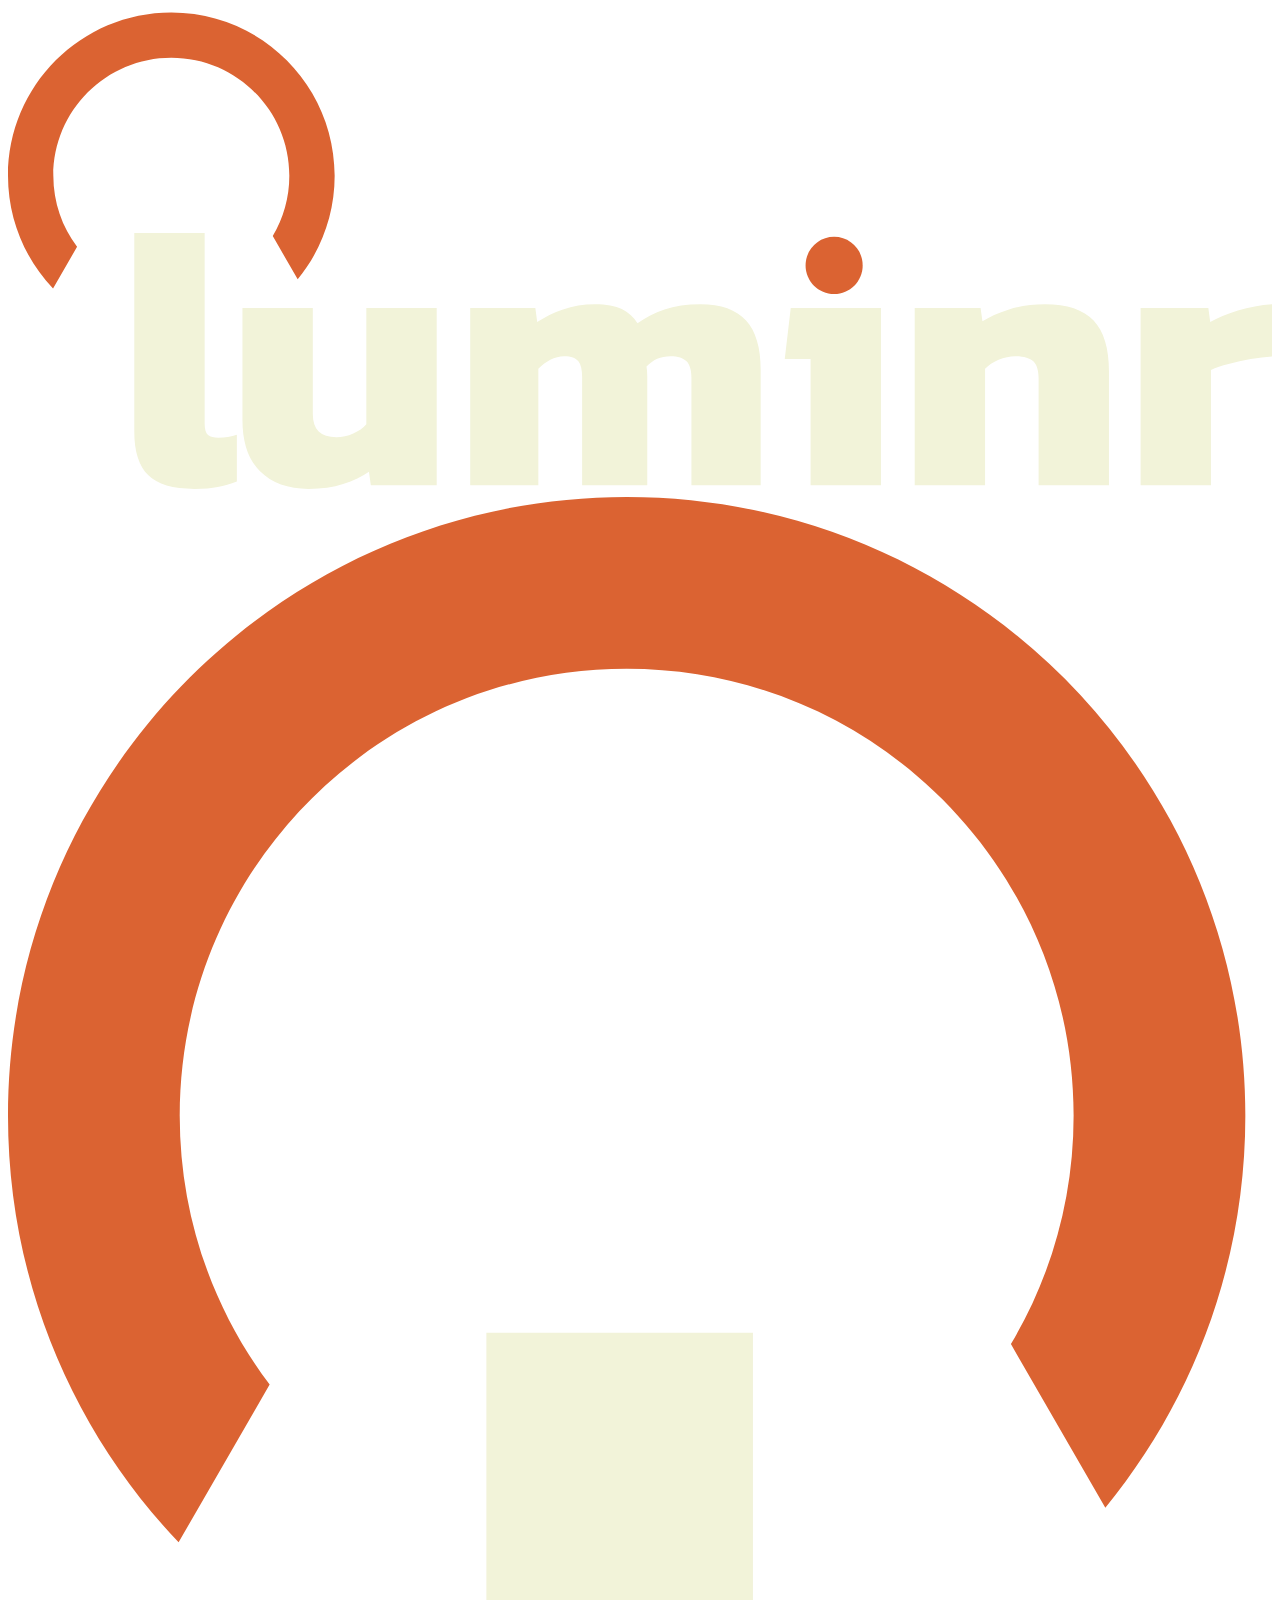
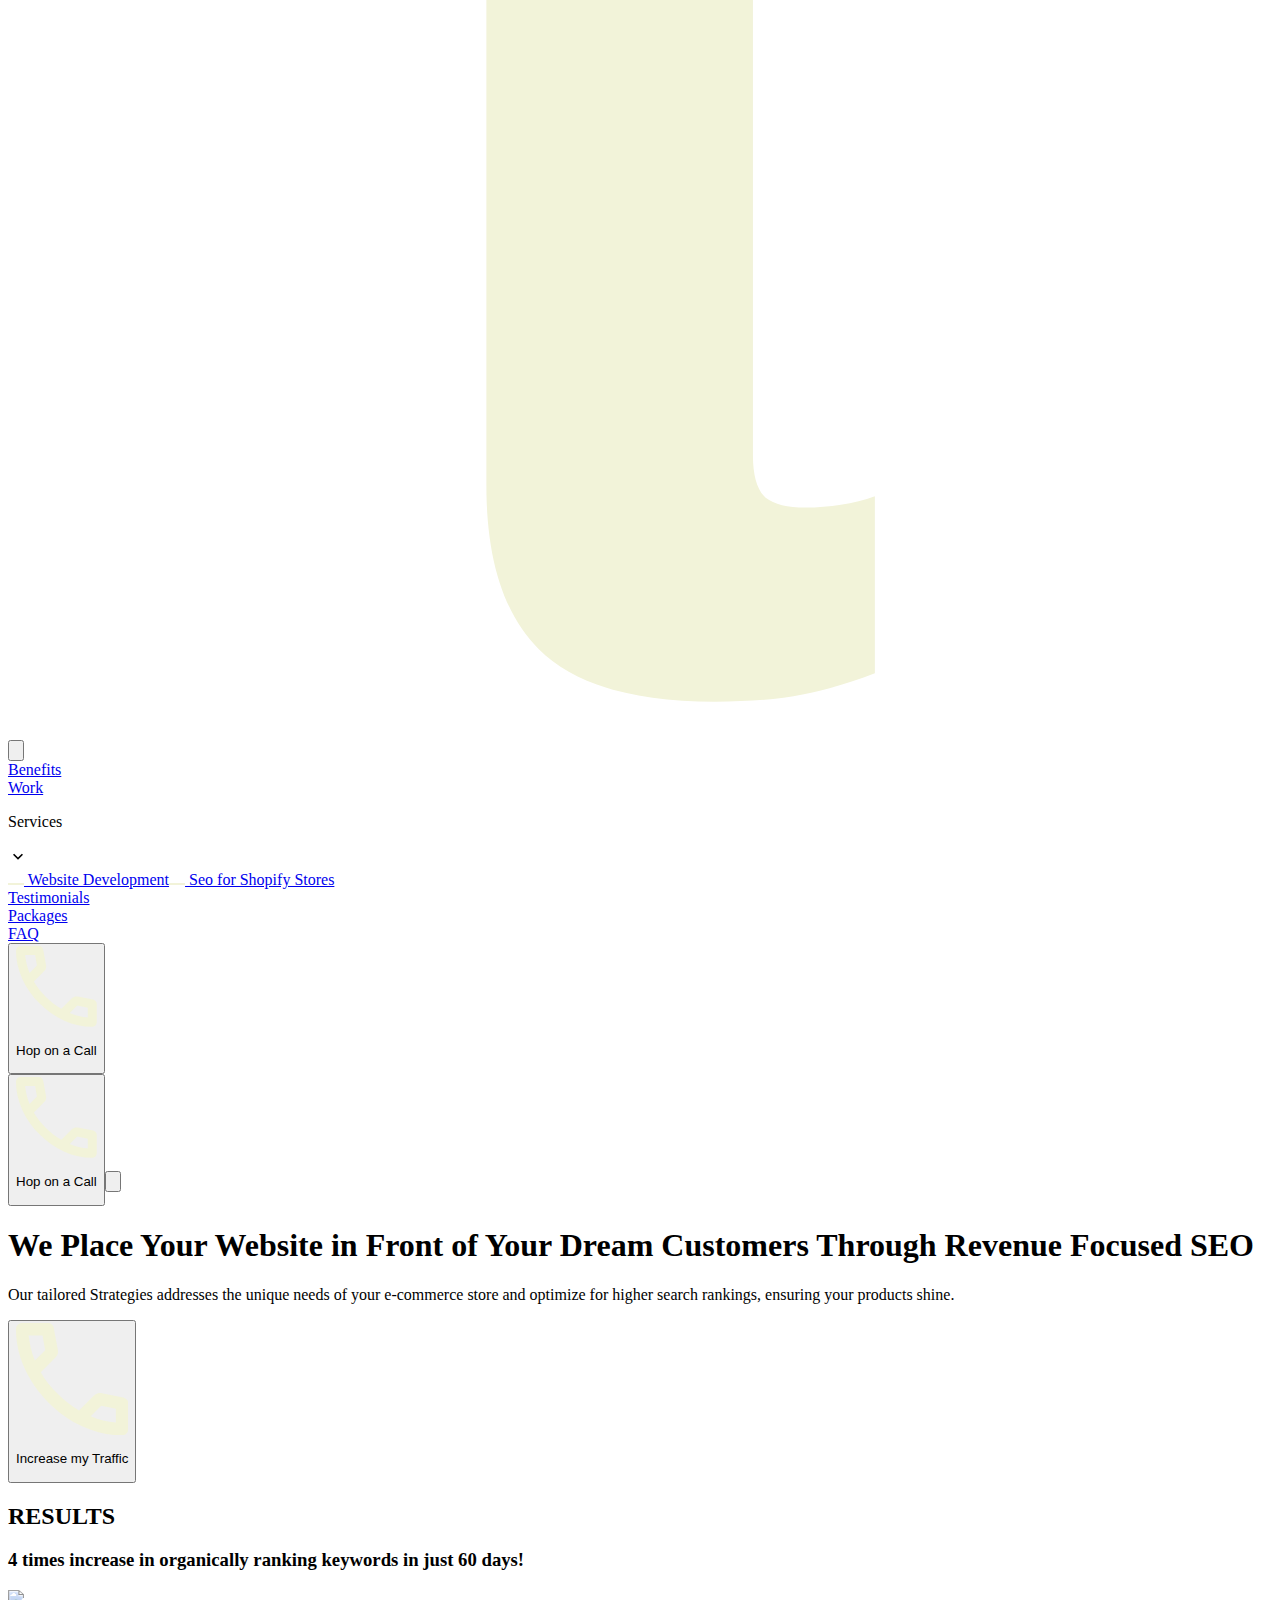
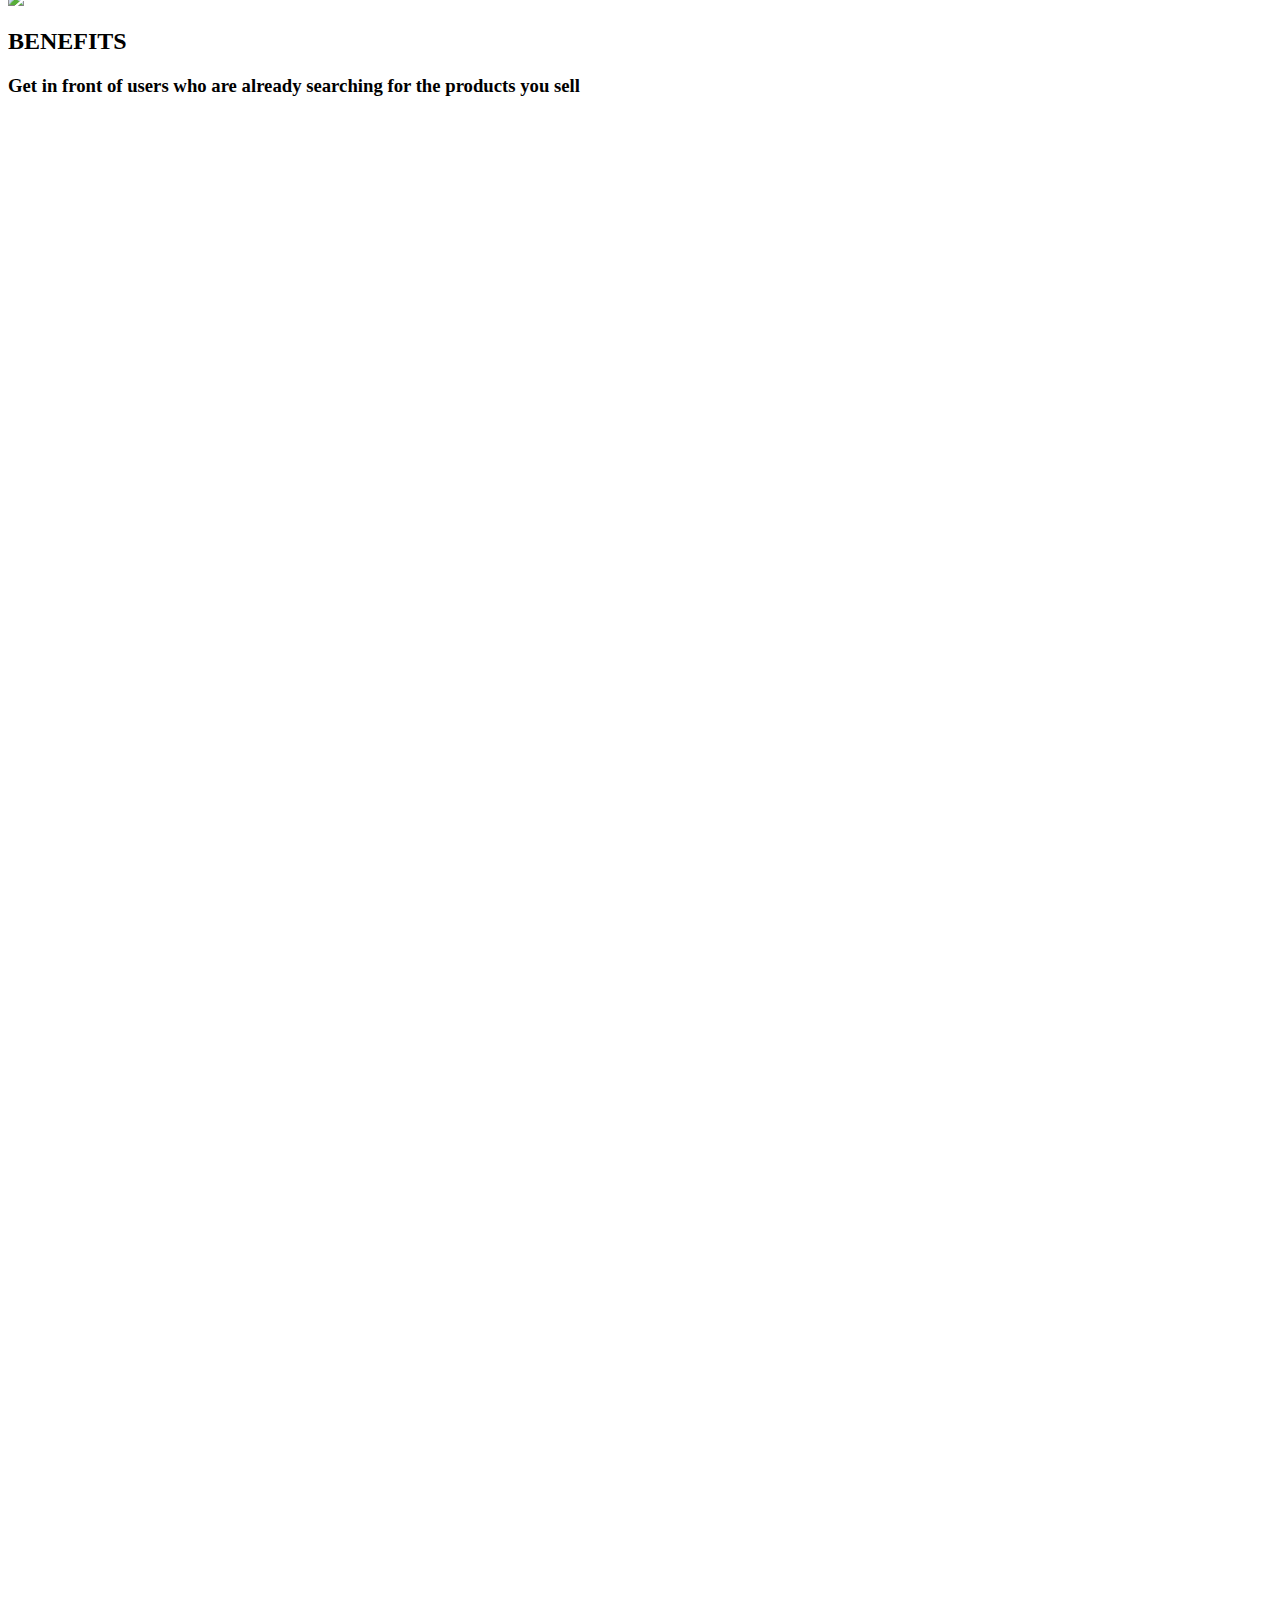
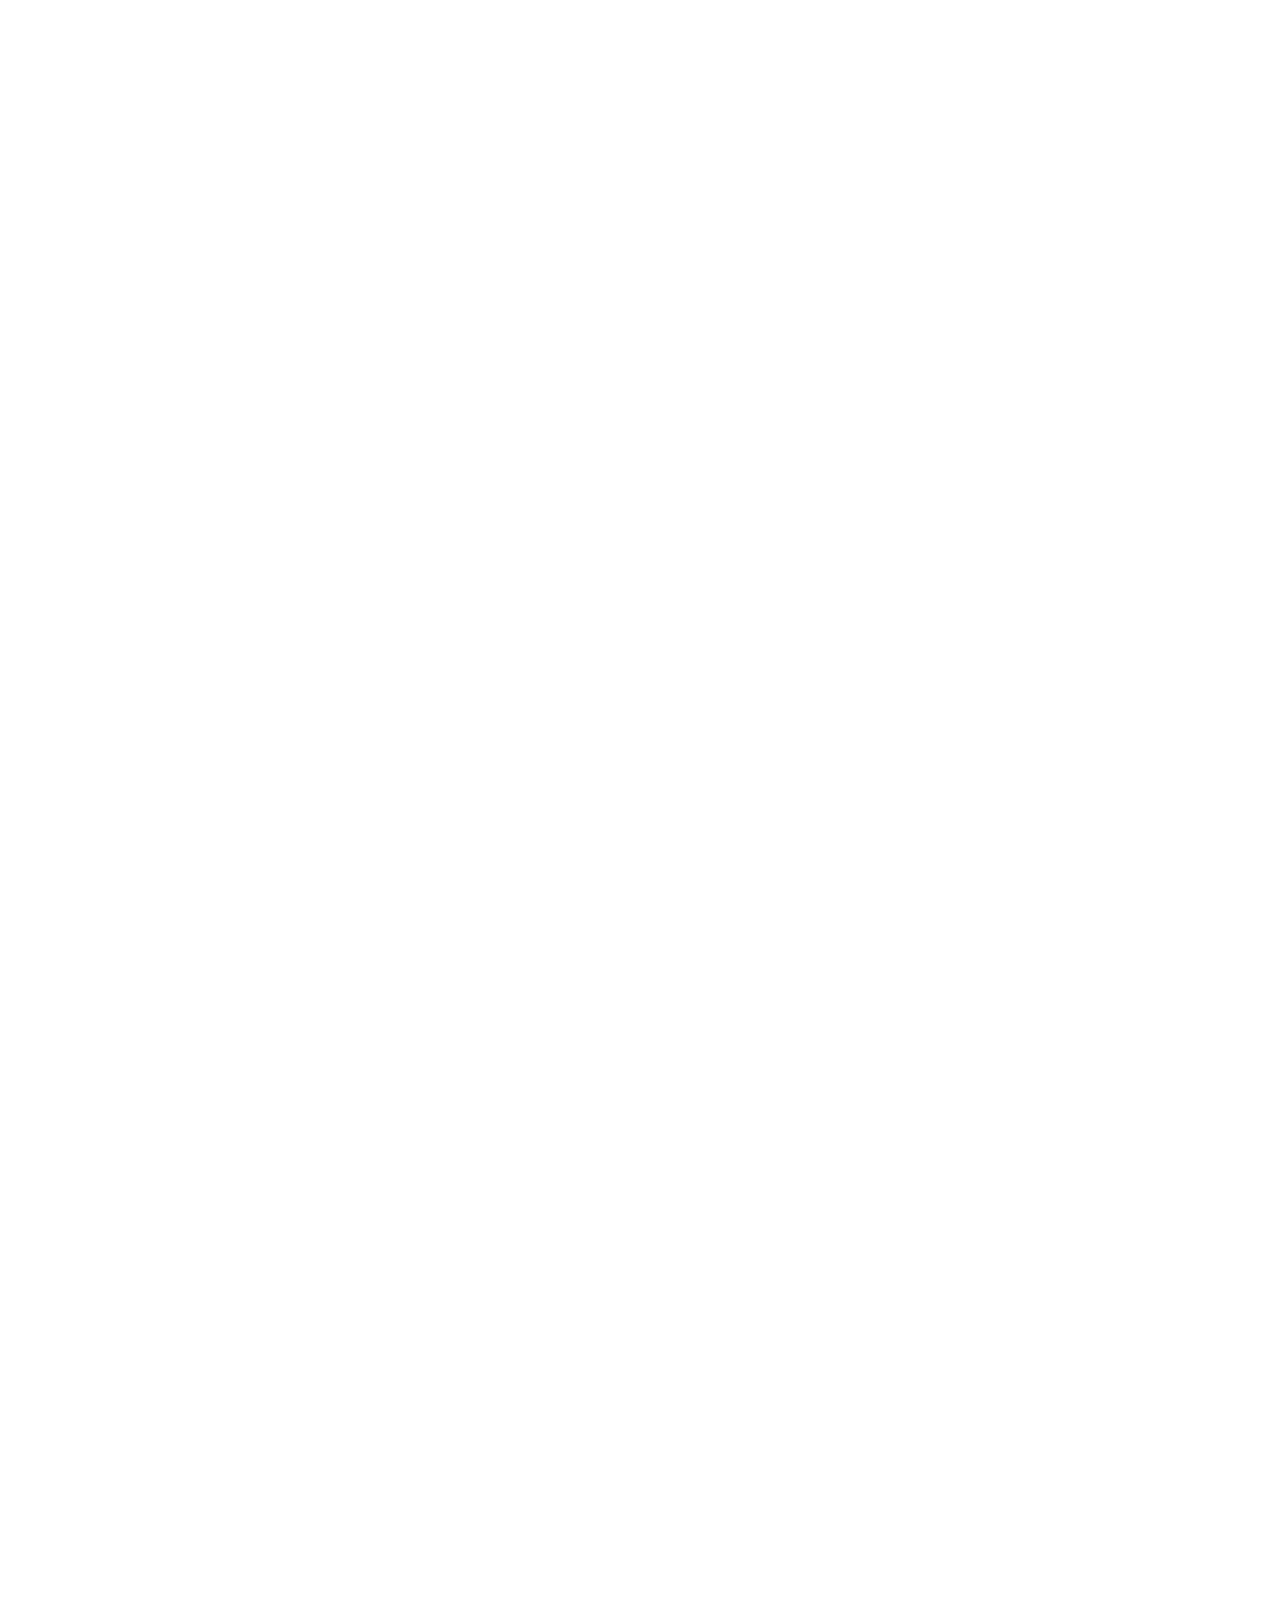
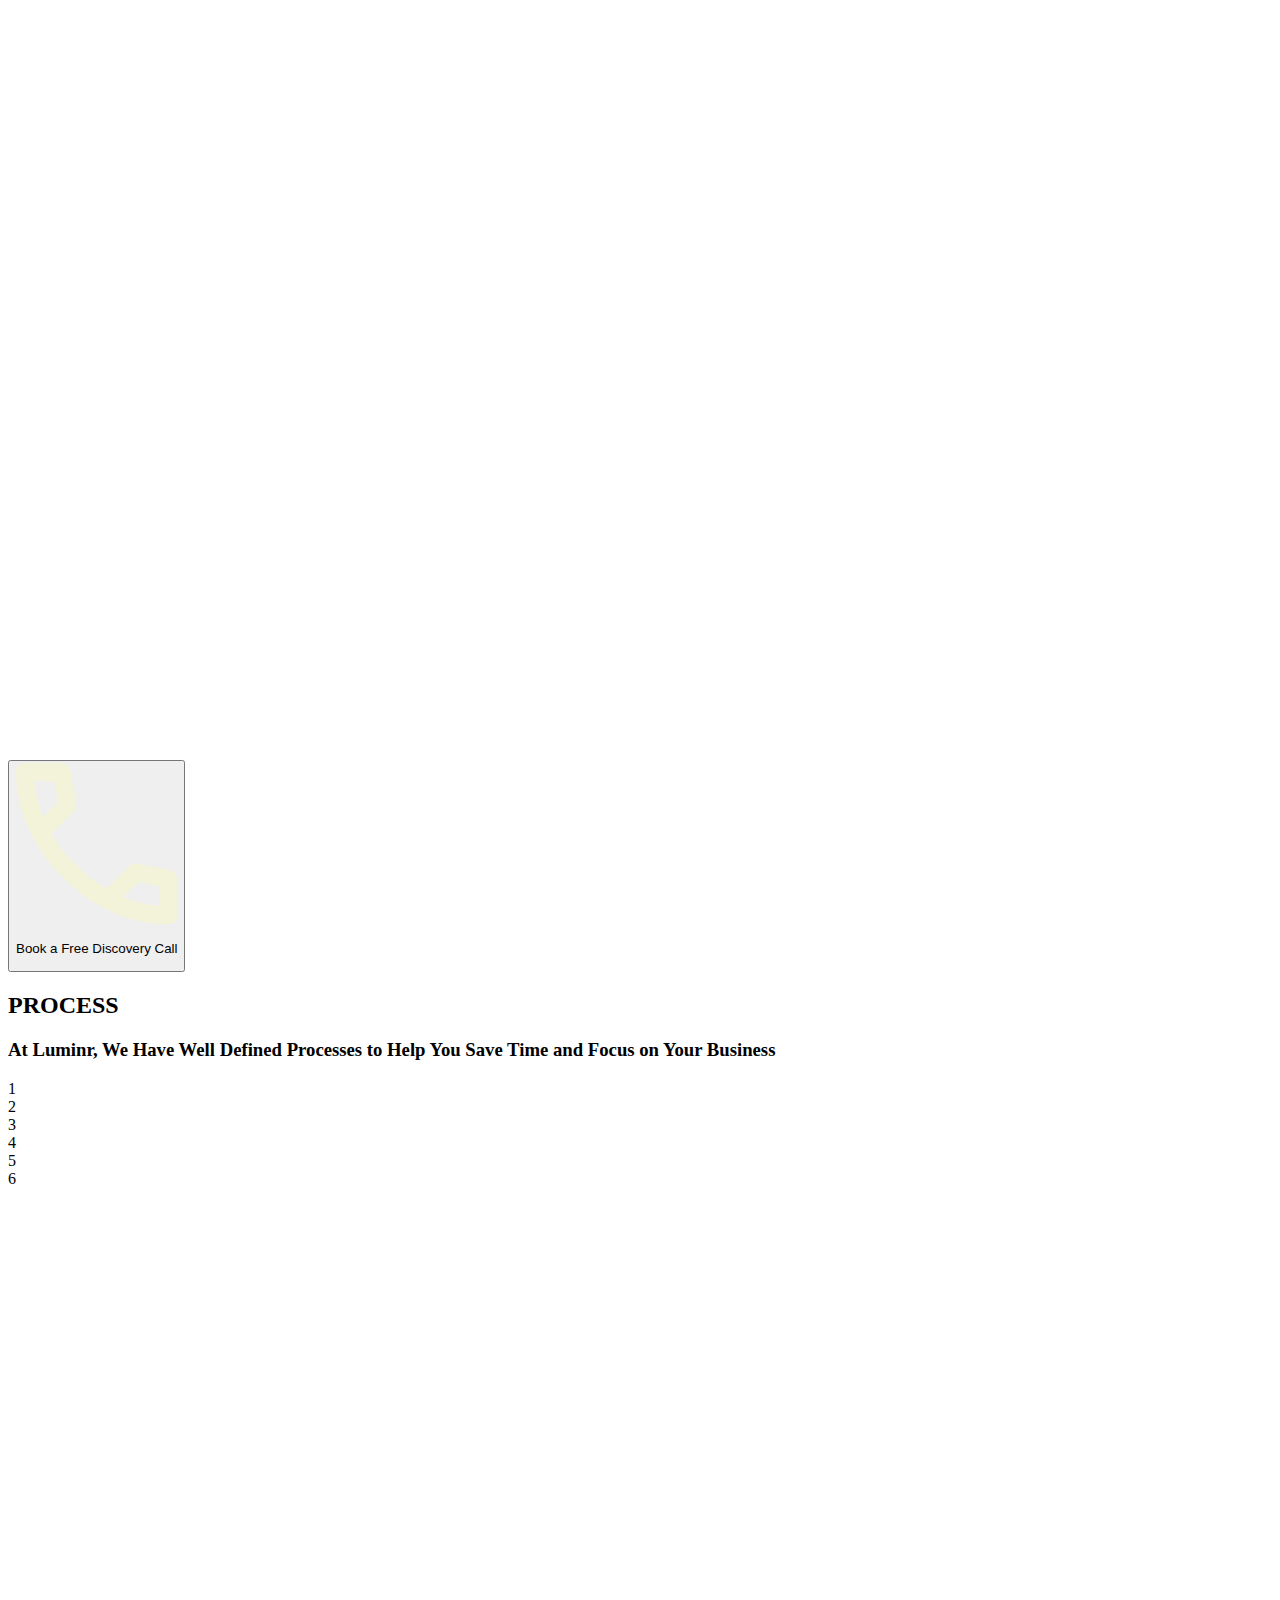
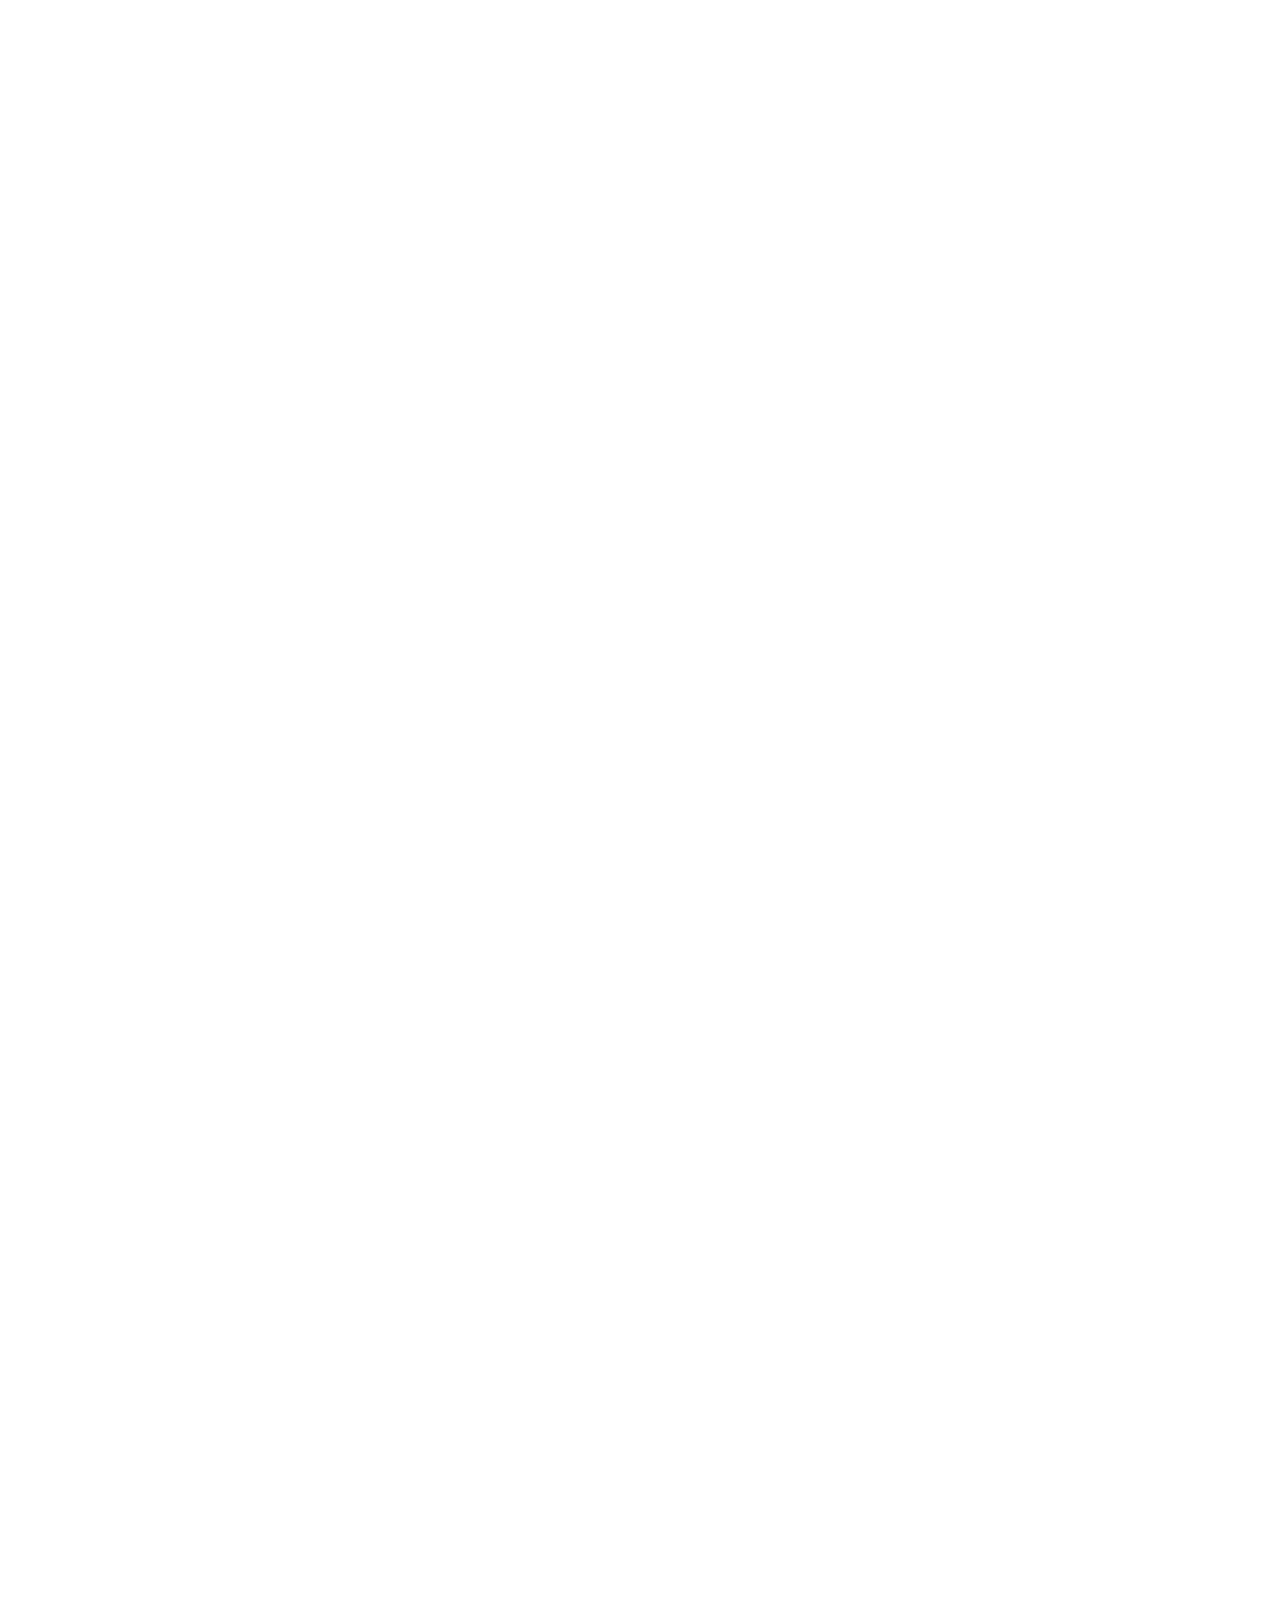
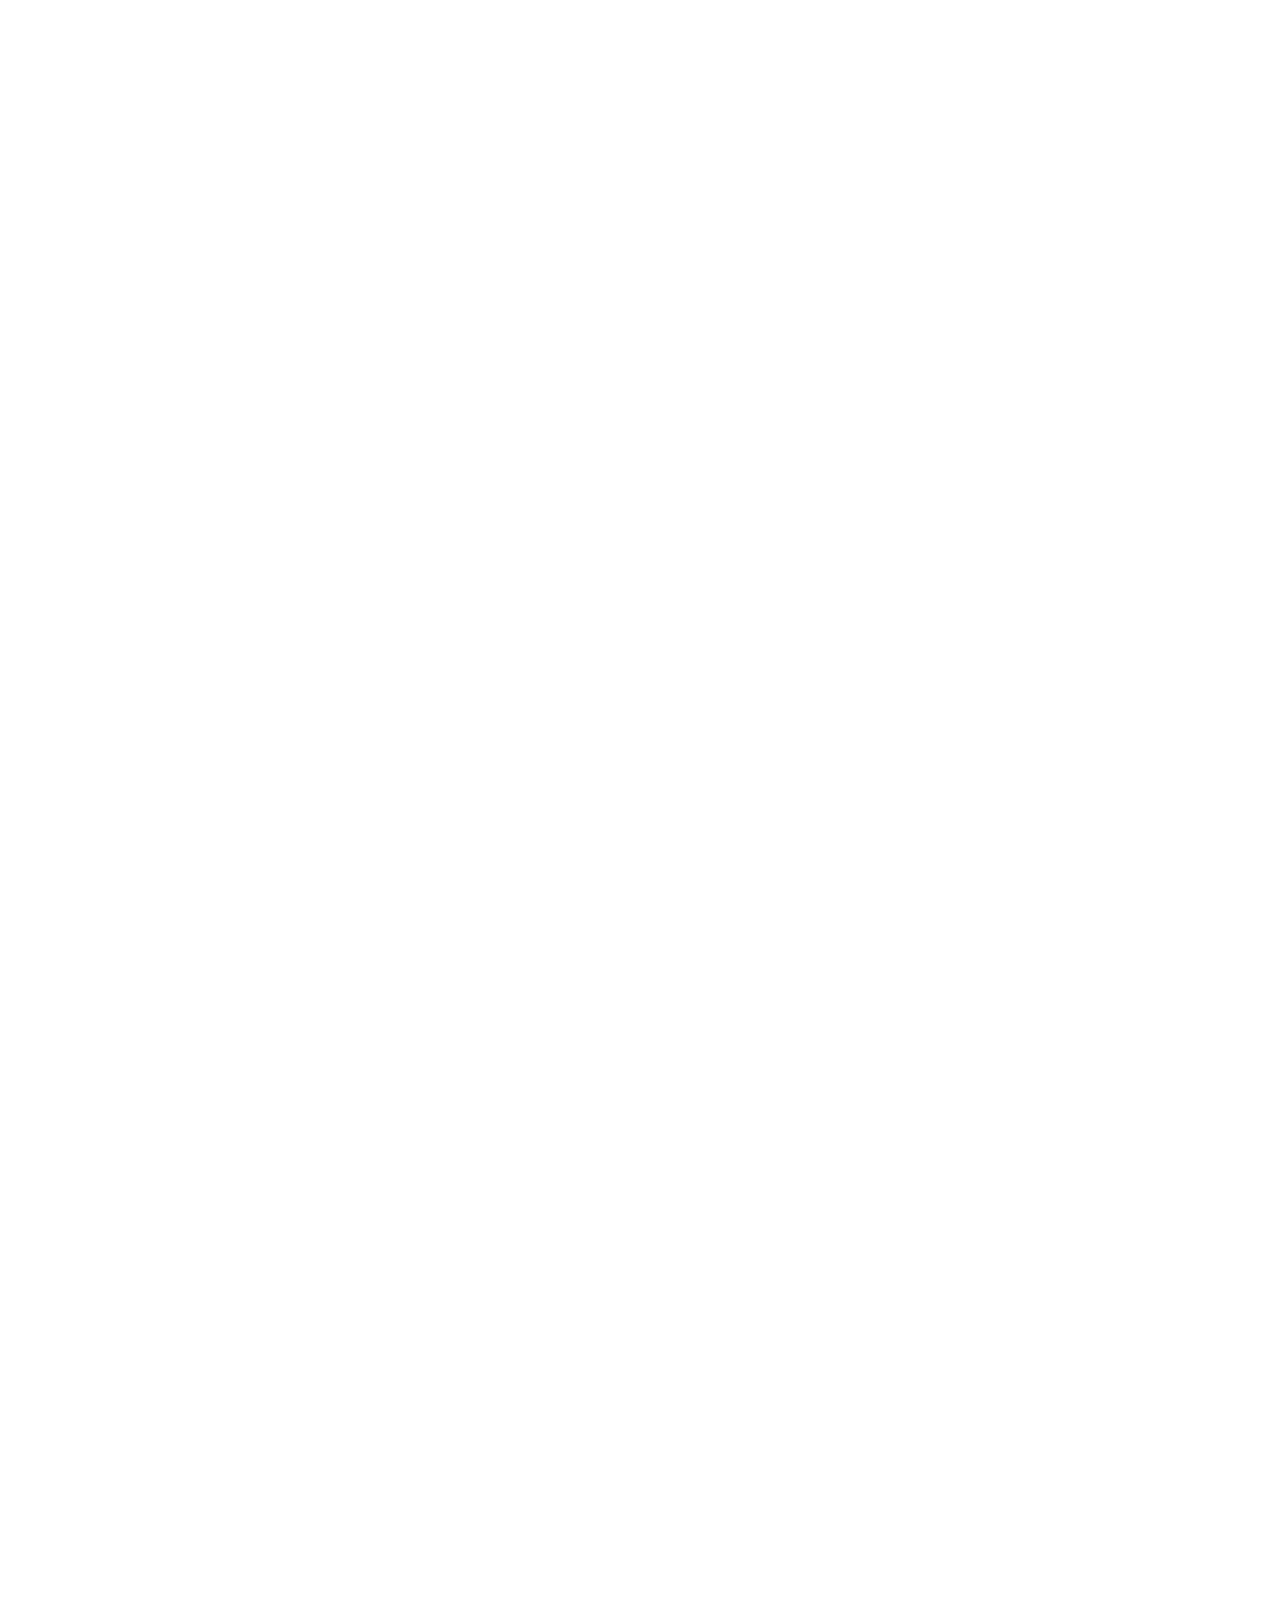
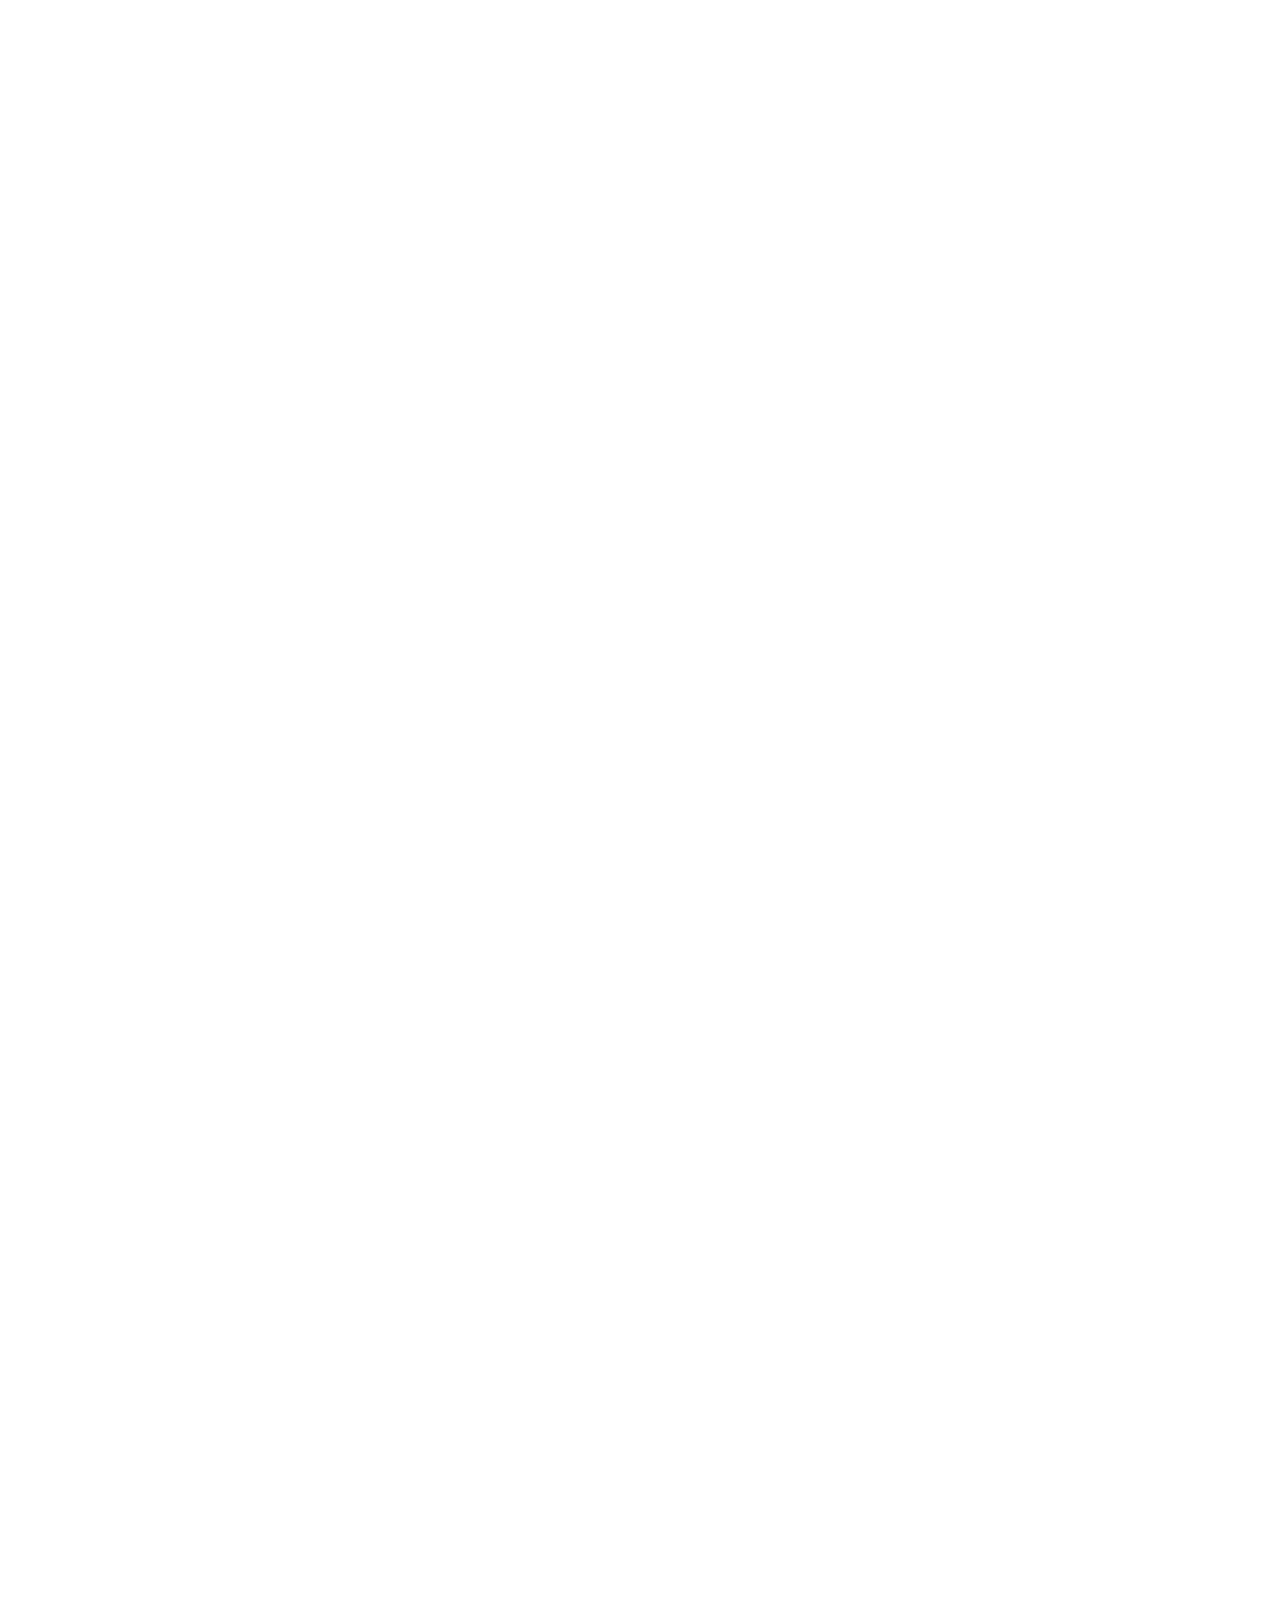
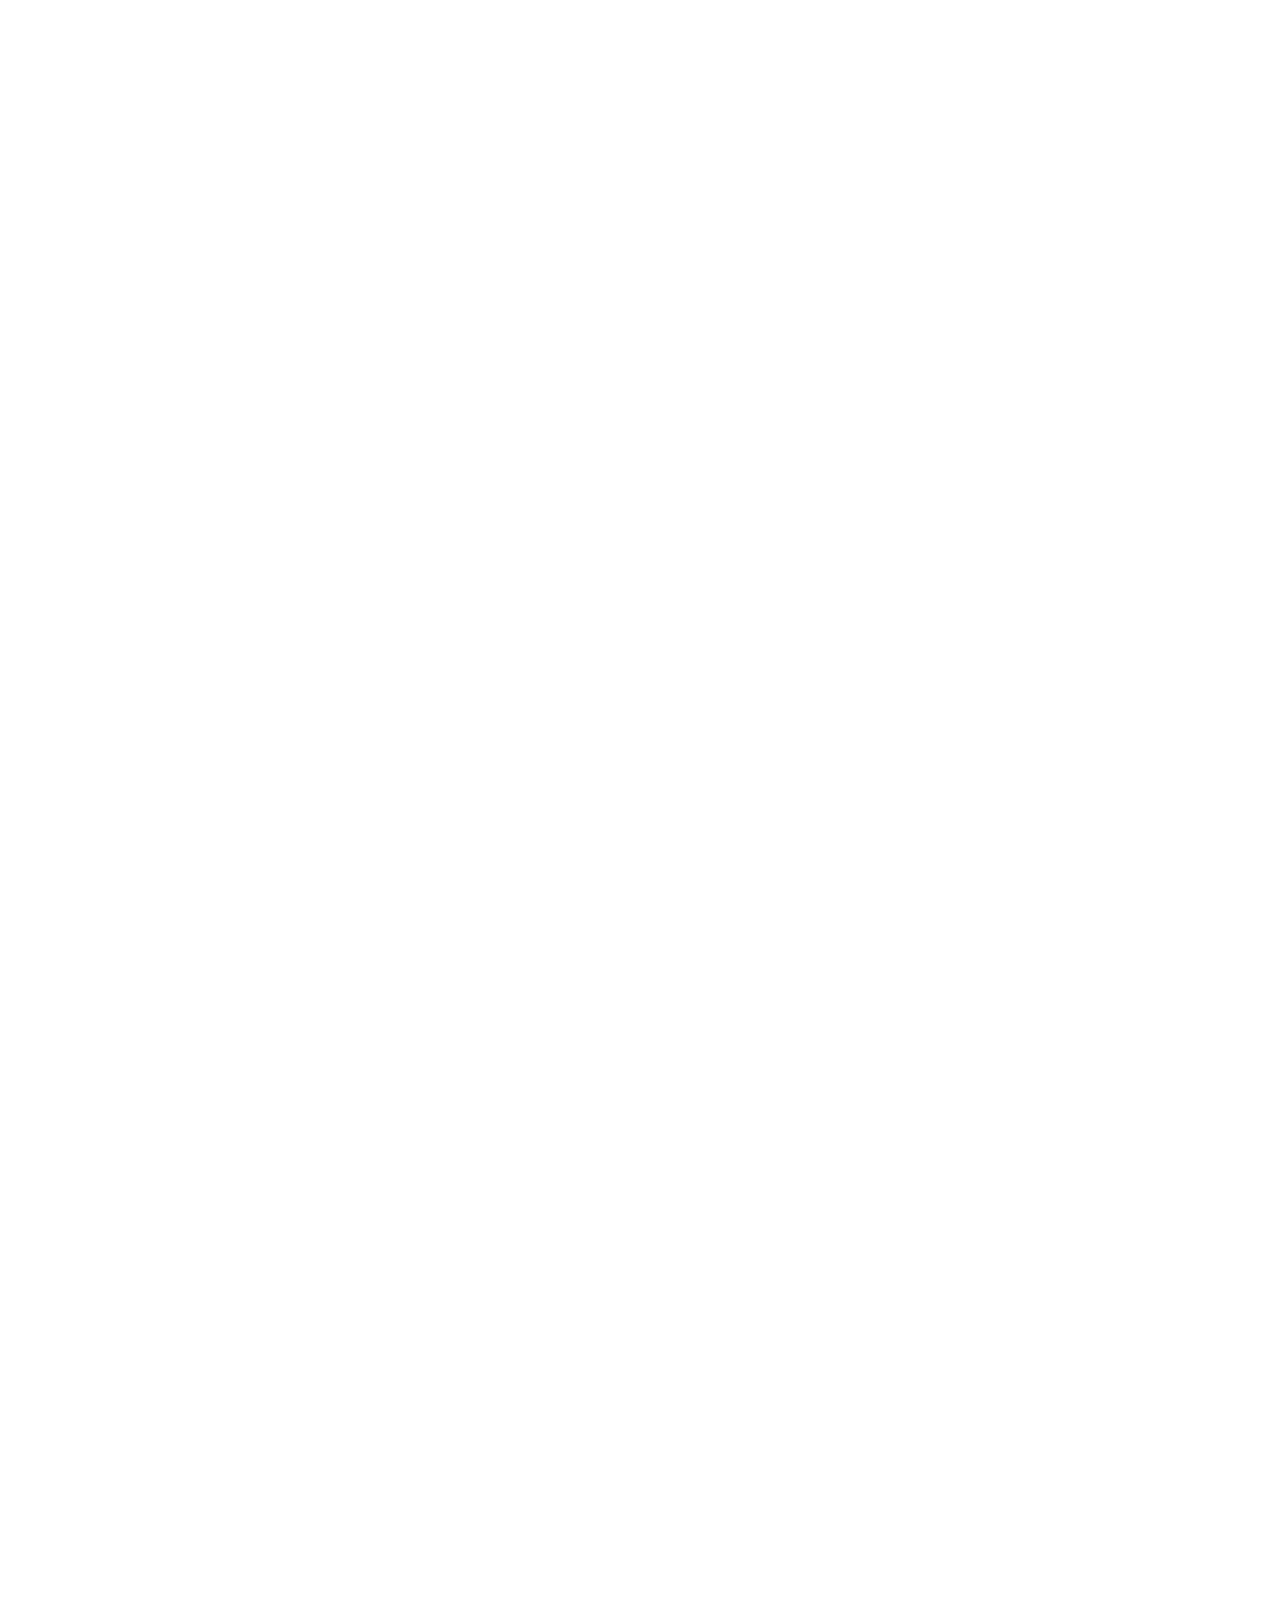
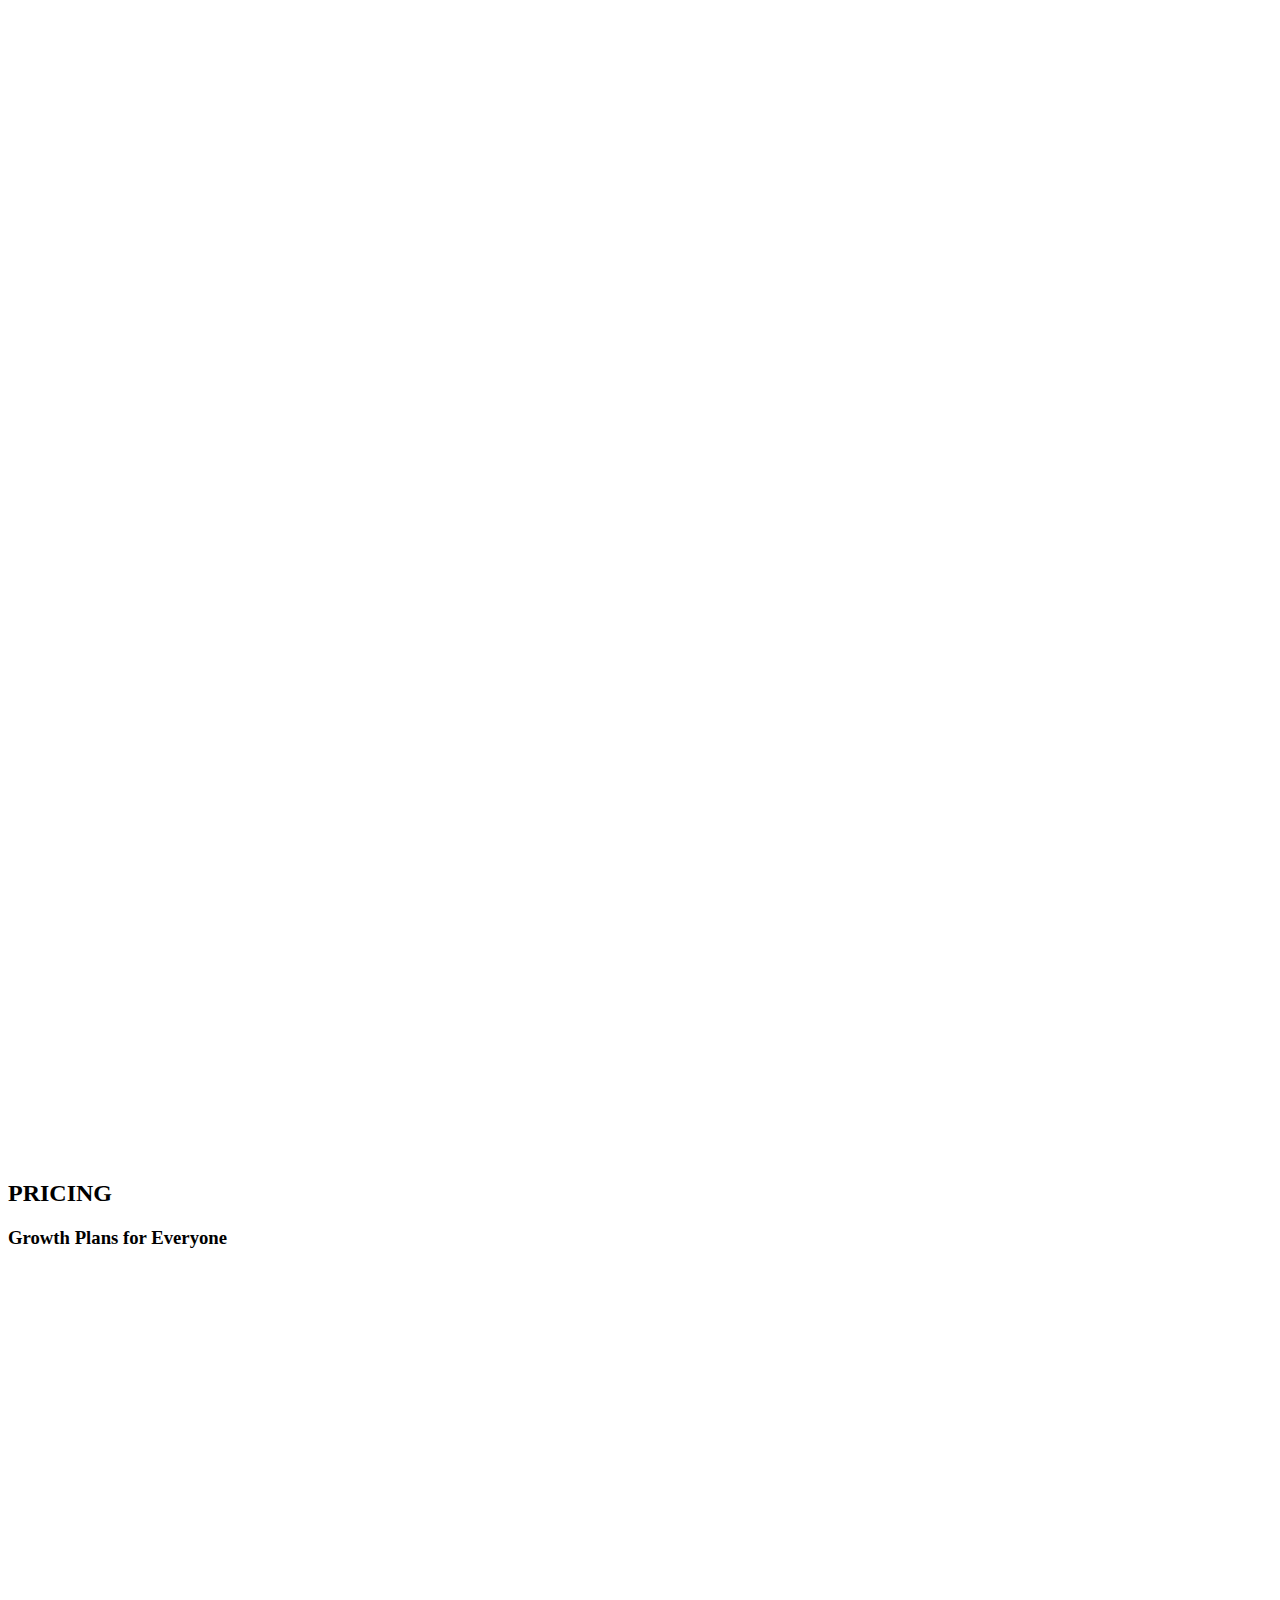
==== index.html @ fbddc0ec "added luminr slug" ====
<!DOCTYPE html><html lang="en" class="scroll-smooth __variable_b1da2a __variable_a0d961"><head><meta charSet="utf-8"/><meta name="viewport" content="width=device-width, initial-scale=1"/><link rel="preload" href="luminr-seo/_next/static/media/1de9c871cd3a3669-s.p.woff2" as="font" crossorigin="" type="font/woff2"/><link rel="preload" href="luminr-seo/_next/static/media/5e3f6c60935cfc84-s.p.woff2" as="font" crossorigin="" type="font/woff2"/><link rel="preload" href="luminr-seo/_next/static/media/67be4c401af36c57-s.p.woff2" as="font" crossorigin="" type="font/woff2"/><link rel="preload" href="luminr-seo/_next/static/media/bf54e24be5d8358f-s.p.woff2" as="font" crossorigin="" type="font/woff2"/><link rel="preload" href="luminr-seo/_next/static/media/de69c930925b36eb-s.p.woff2" as="font" crossorigin="" type="font/woff2"/><link rel="preload" href="luminr-seo/_next/static/media/e1c529c04de64b40-s.p.woff2" as="font" crossorigin="" type="font/woff2"/><link rel="stylesheet" href="luminr-seo/_next/static/css/382967d11b60e305.css" crossorigin="" data-precedence="next"/><link rel="preload" as="script" fetchPriority="low" href="luminr-seo/_next/static/chunks/webpack-f481c1383427405f.js" crossorigin=""/><script src="luminr-seo/_next/static/chunks/fd9d1056-14766259694fc46e.js" async="" crossorigin=""></script><script src="luminr-seo/_next/static/chunks/938-4f228fa5b08c42ff.js" async="" crossorigin=""></script><script src="luminr-seo/_next/static/chunks/main-app-609d9bde10c0ac1c.js" async="" crossorigin=""></script><script src="luminr-seo/_next/static/chunks/120-ac9549f77cda20cb.js" async=""></script><script src="luminr-seo/_next/static/chunks/454-1d138121dbc75028.js" async=""></script><script src="luminr-seo/_next/static/chunks/app/seo/page-bee4816aa1f893ae.js" async=""></script><script src="luminr-seo/_next/static/chunks/app/layout-1b545b78cc6938b1.js" async=""></script><title>Luminr.co</title><meta name="description" content="Your trusted partner for all things digital. Build Your Dynamic Web and Mobile Applications and Enhance Online Visibility with SEO."/><meta name="keywords" content="luminr,nepal,mobile development,web development,seo,branding,business intelligence"/><meta name="category" content="technology"/><meta property="og:title" content="Luminr.co"/><meta property="og:description" content="Your trusted partner for all things digital. Build Your Dynamic Web and Mobile Applications and Enhance Online Visibility with SEO."/><meta property="og:url" content="https://luminr.co/"/><meta property="og:site_name" content="Luminr.co"/><meta property="og:locale" content="en_US"/><meta property="og:image" content="https://luminr.co/banner.webp"/><meta property="og:image:width" content="400"/><meta property="og:image:height" content="250"/><meta property="og:image:alt" content="Luminr Banner"/><meta property="og:type" content="website"/><meta name="twitter:card" content="summary_large_image"/><meta name="twitter:title" content="Luminr.co"/><meta name="twitter:description" content="Your trusted partner for all things digital. Build Your Dynamic Web and Mobile Applications and Enhance Online Visibility with SEO."/><meta name="twitter:image" content="https://luminr.co/banner.webp"/><link rel="icon" href="/icon.svg?5d99c6b0092ce44e" type="image/svg+xml" sizes="any"/><meta name="next-size-adjust"/><script src="luminr-seo/_next/static/chunks/polyfills-c67a75d1b6f99dc8.js" crossorigin="" noModule=""></script></head><body><div class=" lg:pb-24 pb-12 bg-black scroll-smooth min-w-[400px]"><div class="fixed top-6 z-50 left-1/2 -translate-x-1/2 w-full px-4 container mx-auto "><nav class="rounded-full py-4 lg:px-20 px-16 bg-black shadow-  mx-auto overflow-hidden shadow-[0_10px_28px_0px_rgba(0,0,0,0.45)]"><div class="w-full flex flex-row justify-between items-center"><a class="hidden xl:inline-block cursor-pointer" href="/"><svg xmlns="http://www.w3.org/2000/svg" class="w-32" viewBox="0 0 125 48" fill="none"><path fill-rule="evenodd" clip-rule="evenodd" d="M26.1839 22.5583C27.2236 20.8131 27.8209 18.7735 27.8209 16.5945C27.8209 10.15 22.5966 4.92575 16.1521 4.92575C9.70765 4.92575 4.48337 10.15 4.48337 16.5945C4.48337 19.2302 5.35724 21.6618 6.83106 23.6154L4.45418 27.7323C1.69424 24.8344 0 20.9123 0 16.5945C0 7.67394 7.23156 0.442383 16.1521 0.442383C25.0727 0.442383 32.3043 7.67394 32.3043 16.5945C32.3043 20.4785 30.9334 24.0422 28.6492 26.8283L26.1839 22.5583Z" fill="#DB6332"></path><path d="M18.4489 47.5578C16.302 47.5578 14.7719 47.1016 13.8589 46.1893C12.9458 45.2769 12.4893 43.8468 12.4893 41.8988V22.2588H19.4484V41.1221C19.4484 41.6646 19.5594 42.0345 19.7815 42.2317C20.0036 42.4043 20.3491 42.4906 20.818 42.4906C21.1388 42.4906 21.4473 42.466 21.7434 42.4167C22.0642 42.3673 22.3603 42.2934 22.6318 42.1947V46.818C21.9902 47.0646 21.3609 47.2496 20.7439 47.3728C20.1517 47.4961 19.3867 47.5578 18.4489 47.5578Z" fill="#F2F3D9"></path><path d="M29.7369 47.5578C27.6887 47.5578 26.0846 46.9783 24.9248 45.8194C23.7649 44.6605 23.185 42.9591 23.185 40.7153V29.6562H30.1441V40.1605C30.1441 41.6892 30.9215 42.4536 32.4761 42.4536C33.0437 42.4536 33.599 42.3304 34.1419 42.0838C34.6848 41.8372 35.1167 41.529 35.4375 41.1591V29.6562H42.3966V47.1879H35.8817L35.6966 45.8564C35.0056 46.3495 34.1542 46.7564 33.1424 47.0769C32.1553 47.3975 31.0202 47.5578 29.7369 47.5578Z" fill="#F2F3D9"></path><path d="M45.7101 47.1879V29.6562H52.151L52.3361 31.0617C53.1011 30.5439 53.9524 30.1247 54.8902 29.8041C55.8526 29.4589 56.9014 29.2863 58.0366 29.2863C59.1718 29.2863 60.0602 29.4466 60.7018 29.7671C61.3434 30.0877 61.8616 30.5562 62.2565 31.1726C63.0462 30.6055 63.9345 30.1493 64.9216 29.8041C65.9334 29.4589 67.118 29.2863 68.4752 29.2863C70.5235 29.2863 72.0288 29.8288 72.9912 30.9137C73.9537 31.974 74.4349 33.6014 74.4349 35.796V47.1879H67.5868V36.6097C67.5868 35.8207 67.4264 35.2659 67.1056 34.9453C66.7848 34.6001 66.2542 34.4275 65.5139 34.4275C64.5515 34.4275 63.7618 34.7727 63.1449 35.4631C63.1942 35.7837 63.2189 36.0919 63.2189 36.3878C63.2189 36.659 63.2189 36.9672 63.2189 37.3125V47.1879H56.778V36.4987C56.778 35.7837 56.6546 35.2659 56.4079 34.9453C56.1611 34.6001 55.6922 34.4275 55.0012 34.4275C54.5324 34.4275 54.0758 34.5508 53.6316 34.7974C53.1874 35.0439 52.7926 35.3398 52.4471 35.685V47.1879H45.7101Z" fill="#F2F3D9"></path><path d="M79.3702 47.1879V34.7234H76.8161L77.4083 29.6562H86.3293V47.1879H79.3702Z" fill="#F2F3D9"></path><path d="M89.6672 47.1879V29.6562H96.1821L96.3671 30.9877C97.0334 30.5439 97.9095 30.1493 98.9953 29.8041C100.106 29.4589 101.29 29.2863 102.549 29.2863C104.745 29.2863 106.349 29.8288 107.361 30.9137C108.373 31.9987 108.879 33.6754 108.879 35.9439V47.1879H101.92V36.6467C101.92 35.8576 101.747 35.2905 101.401 34.9453C101.056 34.6001 100.451 34.4275 99.5876 34.4275C99.0693 34.4275 98.5264 34.5508 97.9588 34.7974C97.4159 35.0439 96.9718 35.3398 96.6263 35.685V47.1879H89.6672Z" fill="#F2F3D9"></path><path d="M112.007 47.1879V29.6562H118.707L118.892 31.0617C119.608 30.6425 120.521 30.2603 121.631 29.9151C122.742 29.5699 123.865 29.3603 125 29.2863V34.4645C124.358 34.5138 123.655 34.6001 122.89 34.7234C122.15 34.8467 121.422 35.0069 120.706 35.2042C120.015 35.3768 119.435 35.5741 118.966 35.796V47.1879H112.007Z" fill="#F2F3D9"></path><path d="M84.522 25.4532C84.522 27.0112 83.258 28.2742 81.6988 28.2742C80.1395 28.2742 78.8755 27.0112 78.8755 25.4532C78.8755 23.8952 80.1395 22.6322 81.6988 22.6322C83.258 22.6322 84.522 23.8952 84.522 25.4532Z" fill="#DB6332"></path></svg></a><a class="xl:hidden cursor-pointer" href="/"><svg xmlns="http://www.w3.org/2000/svg" class="w-8" viewBox="0 0 33 48" fill="none"><path fill-rule="evenodd" clip-rule="evenodd" d="M26.1839 22.1159C27.2236 20.3707 27.8209 18.3312 27.8209 16.1521C27.8209 9.70765 22.5966 4.48337 16.1521 4.48337C9.70765 4.48337 4.48337 9.70765 4.48337 16.1521C4.48337 18.7878 5.35724 21.2195 6.83106 23.173L4.45418 27.2899C1.69424 24.392 0 20.4699 0 16.1521C0 7.23155 7.23156 0 16.1521 0C25.0727 0 32.3043 7.23155 32.3043 16.1521C32.3043 20.0361 30.9334 23.5998 28.6492 26.386L26.1839 22.1159Z" fill="#DB6332"></path><path d="M18.4491 47.1154C16.3021 47.1154 14.7721 46.6592 13.859 45.7469C12.946 44.8345 12.4894 43.4044 12.4894 41.4565V21.8164H19.4485V40.6797C19.4485 41.2222 19.5596 41.5921 19.7817 41.7893C20.0038 41.9619 20.3493 42.0482 20.8182 42.0482C21.139 42.0482 21.4474 42.0236 21.7436 41.9743C22.0644 41.925 22.3605 41.851 22.632 41.7523V46.3757C21.9903 46.6222 21.3611 46.8072 20.7441 46.9305C20.1519 47.0538 19.3868 47.1154 18.4491 47.1154Z" fill="#F2F3D9"></path></svg></a><div class="hidden xl:inline-block top-0 bg-black p-12 lg:p-0 left-0 "><nav class="container font-secondary lg:text-xl text-3xl font-medium lg:font-normal text-beige flex lg:flex-row flex-col lg:justify-center gap-4 lg:h-auto h-screen bg-black lg:gap-11 lg:p-0 shadow-[0_7px_14px_0px_rgba(0, 0, 0, 0.40)] px-6 lg:pt-0 lg:mx-0"><button class="flex flex-row justify-end items-end mb-3 lg:hidden mt-8"><svg xmlns="http://www.w3.org/2000/svg" class="w-6 h-6" viewBox="0 0 26 26" fill="none"><path d="M23.5667 25.9333L12.9667 15.3167L2.36667 25.9333L0 23.5667L10.6167 12.9667L0 2.36667L2.36667 0L12.9667 10.6167L23.5667 0.016667L25.9167 2.36667L15.3167 12.9667L25.9167 23.5667L23.5667 25.9333Z" fill="#F2F3D9"></path></svg></button><div class="list-none  hover:text-orange cursor-pointer transition-colors"><a href="/#benefits"> Benefits</a></div><div class="list-none  hover:text-orange cursor-pointer transition-colors mt-2 lg:mt-0"><a href="/#work"> Work</a></div><div class="list-none mt-2 lg:mt-0 flex flex-row items-center gap-1 hover:text-orange cursor-pointer relative transition-colors"><p>Services</p><span class="hidden lg:inline-block"><svg xmlns="http://www.w3.org/2000/svg" height="20" viewBox="0 -960 960 960" width="20" fill="currentColor"><path d="M480-344 240-584l56-56 184 184 184-184 56 56-240 240Z"></path></svg></span></div><div class="ml-10 list-none text-lg lg:hidden font-normal"><a class="flex flex-row gap-2 items-center" href="/website-development"><svg xmlns="http://www.w3.org/2000/svg" width="16" height="2" viewBox="0 0 16 2" fill="none"><path d="M0 1H16" stroke="#F2F3D9" stroke-width="2"></path></svg> Website Development</a><a class="flex flex-row gap-2 items-center" href="/seo"><svg xmlns="http://www.w3.org/2000/svg" width="16" height="2" viewBox="0 0 16 2" fill="none"><path d="M0 1H16" stroke="#F2F3D9" stroke-width="2"></path></svg> Seo for Shopify Stores</a></div><div class="list-none  mt-2 lg:mt-0 hover:text-orange cursor-pointer transition-colors"><a href="/#testimonials"> Testimonials</a></div><div class="list-none  mt-2 lg:mt-0 hover:text-orange cursor-pointer transition-colors"><a href="/#packages"> Packages</a></div><div class="list-none  mt-2 lg:mt-0 hover:text-orange cursor-pointer transition-colors"><a href="/#faq"> FAQ</a></div><a href="/#call"><button class="bg-orange lg:px-5 rounded-lg font-medium font-secondary text-beige cursor-pointer h-fit w-fit container transition-colors px-6 py-5 mt-4 flex flex-row gap-3 text-sm lg:hidden"><span><svg xmlns="http://www.w3.org/2000/svg" class="lg:w-6 lg:h-6 w-4 h-4" viewBox="0 0 24 24" fill="none"><path d="M22.6 24C19.8222 24 17.0778 23.3944 14.3667 22.1833C11.6556 20.9722 9.18889 19.2556 6.96667 17.0333C4.74444 14.8111 3.02778 12.3444 1.81667 9.63333C0.605556 6.92222 0 4.17778 0 1.4C0 1 0.133333 0.666667 0.4 0.4C0.666667 0.133333 1 0 1.4 0H6.8C7.11111 0 7.38889 0.105556 7.63333 0.316667C7.87778 0.527778 8.02222 0.777778 8.06667 1.06667L8.93333 5.73333C8.97778 6.08889 8.96667 6.38889 8.9 6.63333C8.83333 6.87778 8.71111 7.08889 8.53333 7.26667L5.3 10.5333C5.74444 11.3556 6.27222 12.15 6.88333 12.9167C7.49444 13.6833 8.16667 14.4222 8.9 15.1333C9.58889 15.8222 10.3111 16.4611 11.0667 17.05C11.8222 17.6389 12.6222 18.1778 13.4667 18.6667L16.6 15.5333C16.8 15.3333 17.0611 15.1833 17.3833 15.0833C17.7056 14.9833 18.0222 14.9556 18.3333 15L22.9333 15.9333C23.2444 16.0222 23.5 16.1833 23.7 16.4167C23.9 16.65 24 16.9111 24 17.2V22.6C24 23 23.8667 23.3333 23.6 23.6C23.3333 23.8667 23 24 22.6 24ZM4.03333 8L6.23333 5.8L5.66667 2.66667H2.7C2.81111 3.57778 2.96667 4.47778 3.16667 5.36667C3.36667 6.25556 3.65556 7.13333 4.03333 8ZM15.9667 19.9333C16.8333 20.3111 17.7167 20.6111 18.6167 20.8333C19.5167 21.0556 20.4222 21.2 21.3333 21.2667V18.3333L18.2 17.7L15.9667 19.9333Z" fill="#F2F3D9"></path></svg></span><p>Hop on a Call</p></button></a></nav></div><a href="#call"><button class="bg-orange py-5 lg:px-5 px-6 rounded-lg text-lg font-medium font-secondary text-beige cursor-pointer h-fit w-fit container transition-colors xl:flex flex-row justify-center gap-3 items-center hidden"><span><svg xmlns="http://www.w3.org/2000/svg" class="lg:w-6 lg:h-6 w-4 h-4" viewBox="0 0 24 24" fill="none"><path d="M22.6 24C19.8222 24 17.0778 23.3944 14.3667 22.1833C11.6556 20.9722 9.18889 19.2556 6.96667 17.0333C4.74444 14.8111 3.02778 12.3444 1.81667 9.63333C0.605556 6.92222 0 4.17778 0 1.4C0 1 0.133333 0.666667 0.4 0.4C0.666667 0.133333 1 0 1.4 0H6.8C7.11111 0 7.38889 0.105556 7.63333 0.316667C7.87778 0.527778 8.02222 0.777778 8.06667 1.06667L8.93333 5.73333C8.97778 6.08889 8.96667 6.38889 8.9 6.63333C8.83333 6.87778 8.71111 7.08889 8.53333 7.26667L5.3 10.5333C5.74444 11.3556 6.27222 12.15 6.88333 12.9167C7.49444 13.6833 8.16667 14.4222 8.9 15.1333C9.58889 15.8222 10.3111 16.4611 11.0667 17.05C11.8222 17.6389 12.6222 18.1778 13.4667 18.6667L16.6 15.5333C16.8 15.3333 17.0611 15.1833 17.3833 15.0833C17.7056 14.9833 18.0222 14.9556 18.3333 15L22.9333 15.9333C23.2444 16.0222 23.5 16.1833 23.7 16.4167C23.9 16.65 24 16.9111 24 17.2V22.6C24 23 23.8667 23.3333 23.6 23.6C23.3333 23.8667 23 24 22.6 24ZM4.03333 8L6.23333 5.8L5.66667 2.66667H2.7C2.81111 3.57778 2.96667 4.47778 3.16667 5.36667C3.36667 6.25556 3.65556 7.13333 4.03333 8ZM15.9667 19.9333C16.8333 20.3111 17.7167 20.6111 18.6167 20.8333C19.5167 21.0556 20.4222 21.2 21.3333 21.2667V18.3333L18.2 17.7L15.9667 19.9333Z" fill="#F2F3D9"></path></svg></span><p>Hop on a Call</p></button></a><button class="xl:hidden"><svg xmlns="http://www.w3.org/2000/svg" class="w-10" viewBox="0 0 40 41" fill="none"><path d="M5 30.5577V27.2244H35V30.5577H5ZM5 22.2244V18.8911H35V22.2244H5ZM5 13.8911V10.5577H35V13.8911H5Z" fill="#F2F3D9"></path></svg></button></div></nav></div><div><div class="bg-black"><section class="flex flex-col lg:gap-8 gap-6 lg:px-56 px-6 mx-2 items-center lg:pt-56 pt-40"><h1 class="font-extrabold lg:text-6xl text-3xl text-beige font-primary text-center">We Place Your Website in Front of Your Dream Customers Through Revenue Focused SEO</h1><p class="font-normal font-secondary lg:text-3xl text-sm text-gray text-center">Our tailored Strategies addresses the unique needs of your e-commerce store and optimize for higher search rankings, ensuring your products shine.</p><a href="#call"><button class="bg-orange py-5 lg:px-5 px-6 rounded-lg text-lg font-medium font-secondary text-beige cursor-pointer h-fit w-fit container transition-colors flex flex-row justify-center gap-3 items-center mt-8"><span><svg xmlns="http://www.w3.org/2000/svg" class="lg:w-6 lg:h-6 w-4 h-4" viewBox="0 0 24 24" fill="none"><path d="M22.6 24C19.8222 24 17.0778 23.3944 14.3667 22.1833C11.6556 20.9722 9.18889 19.2556 6.96667 17.0333C4.74444 14.8111 3.02778 12.3444 1.81667 9.63333C0.605556 6.92222 0 4.17778 0 1.4C0 1 0.133333 0.666667 0.4 0.4C0.666667 0.133333 1 0 1.4 0H6.8C7.11111 0 7.38889 0.105556 7.63333 0.316667C7.87778 0.527778 8.02222 0.777778 8.06667 1.06667L8.93333 5.73333C8.97778 6.08889 8.96667 6.38889 8.9 6.63333C8.83333 6.87778 8.71111 7.08889 8.53333 7.26667L5.3 10.5333C5.74444 11.3556 6.27222 12.15 6.88333 12.9167C7.49444 13.6833 8.16667 14.4222 8.9 15.1333C9.58889 15.8222 10.3111 16.4611 11.0667 17.05C11.8222 17.6389 12.6222 18.1778 13.4667 18.6667L16.6 15.5333C16.8 15.3333 17.0611 15.1833 17.3833 15.0833C17.7056 14.9833 18.0222 14.9556 18.3333 15L22.9333 15.9333C23.2444 16.0222 23.5 16.1833 23.7 16.4167C23.9 16.65 24 16.9111 24 17.2V22.6C24 23 23.8667 23.3333 23.6 23.6C23.3333 23.8667 23 24 22.6 24ZM4.03333 8L6.23333 5.8L5.66667 2.66667H2.7C2.81111 3.57778 2.96667 4.47778 3.16667 5.36667C3.36667 6.25556 3.65556 7.13333 4.03333 8ZM15.9667 19.9333C16.8333 20.3111 17.7167 20.6111 18.6167 20.8333C19.5167 21.0556 20.4222 21.2 21.3333 21.2667V18.3333L18.2 17.7L15.9667 19.9333Z" fill="#F2F3D9"></path></svg></span><p class="text-sm lg:text-xl">Increase my Traffic</p></button></a></section><section class="px-6 lg:px-0"><div id="results"></div><section class="lg:px-8 px-0 py-16 container mx-auto"><div><h2 class="lg:text-2xl text-sm font-medium text-gray text-center mb-4 uppercase">RESULTS</h2><h3 class="lg:text-5xl text-2xl font-extrabold font-primary text-beige text-center lg:mb-4 mb-10 lg:px-24">4 times increase in organically ranking keywords in just 60 days!</h3></div><div class="mt-16"><div class="flex items-center justify-center"><img alt="Growth Chart" loading="lazy" width="782" height="326" decoding="async" data-nimg="1" class="rounded-2xl" style="color:transparent" src="luminr-seo/_next/static/media/seoImage.67decd6b.png"/></div></div></section></section><section class="px-6 lg:px-0"><div id="benefits"></div><section class="lg:px-8 px-0 py-16 container mx-auto"><div><h2 class="lg:text-2xl text-sm font-medium text-gray text-center mb-4 uppercase">BENEFITS</h2><h3 class="lg:text-5xl text-2xl font-extrabold font-primary text-beige text-center lg:mb-4 mb-10 lg:px-24">Get in front of users who are already searching for the products you sell</h3></div><div class="mt-16"><div class="flex flex-col justify-center items-center"><div class="flex lg:flex-row flex-col justify-between lg:items-start items-center gap-14 lg:gap-0"><div style="opacity:0;transform:translateY(40px) translateZ(0)"><div class="flex flex-col lg:gap-4 gap-0 justify-center items-center text-beige font-secondary w-96 text-center"><div class=""><svg class=" h-80 " viewBox="0 0 376 350" fill="none" xmlns="http://www.w3.org/2000/svg"><path d="M66.4551 87.552H315.963L313.505 260.539C313.505 260.539 339.15 260.191 277.387 261.029C215.625 261.866 66.4551 263.889 66.4551 263.889V87.552Z" fill="#2B2B2B"></path><path d="M44.3423 215.462H81.7403" stroke="#F2F3D9" stroke-miterlimit="10" stroke-linejoin="round"></path><path d="M82.4189 97.451V215.475" stroke="#F2F3D9" stroke-miterlimit="10" stroke-linejoin="round"></path><path d="M82.4189 97.454H194.619" stroke="#F2F3D9" stroke-miterlimit="10" stroke-linejoin="round"></path><path d="M194.274 97.451V229.178" stroke="#F2F3D9" stroke-miterlimit="10" stroke-linejoin="round"></path><path d="M194.619 229.178H82.4189" stroke="#F2F3D9" stroke-miterlimit="10" stroke-linejoin="round"></path><path d="M82.4189 229.178V250.671" stroke="#F2F3D9" stroke-miterlimit="10" stroke-linejoin="round"></path><path d="M82.4189 249.747H182.411" stroke="#F2F3D9" stroke-miterlimit="10" stroke-linejoin="round"></path><path d="M79.9712 213.014H84.8672V217.91H79.9712V213.014Z" fill="#DB6332"></path><mask id="mask0_1386_608" maskUnits="userSpaceOnUse" x="79" y="213" width="6" height="5"><path d="M84.8674 213.014H79.9712V217.91H84.8674V213.014Z" fill="black"></path><path d="M79.9712 213.014H84.8672V217.91H79.9712V213.014Z" fill="white"></path></mask><g mask="url(#mask0_1386_608)"><path d="M79.9712 213.014H84.8672V217.91H79.9712V213.014Z" stroke="#F2F3D9" stroke-width="2" stroke-miterlimit="10" stroke-linejoin="round"></path></g><path d="M40.9302 215.368C40.9302 214.016 42.0262 212.92 43.3782 212.92C44.7302 212.92 45.8262 214.016 45.8262 215.368C45.8262 216.72 44.7302 217.816 43.3782 217.816C42.0262 217.816 40.9302 216.72 40.9302 215.368Z" fill="#DB6332"></path><mask id="mask1_1386_608" maskUnits="userSpaceOnUse" x="39" y="211" width="8" height="8"><path d="M46.8264 211.92H39.9302V218.816H46.8264V211.92Z" fill="white"></path><path d="M40.9302 215.368C40.9302 214.016 42.0262 212.92 43.3782 212.92C44.7302 212.92 45.8262 214.016 45.8262 215.368C45.8262 216.72 44.7302 217.816 43.3782 217.816C42.0262 217.816 40.9302 216.72 40.9302 215.368Z" fill="black"></path></mask><g mask="url(#mask1_1386_608)"><path d="M40.9302 215.368C40.9302 214.016 42.0262 212.92 43.3782 212.92C44.7302 212.92 45.8262 214.016 45.8262 215.368C45.8262 216.72 44.7302 217.816 43.3782 217.816C42.0262 217.816 40.9302 216.72 40.9302 215.368Z" stroke="#F2F3D9" stroke-width="2" stroke-miterlimit="10" stroke-linejoin="round"></path></g><path d="M79.9712 95.003H84.8672V99.899H79.9712V95.003Z" fill="#DB6332"></path><mask id="mask2_1386_608" maskUnits="userSpaceOnUse" x="79" y="95" width="6" height="5"><path d="M84.8674 95.003H79.9712V99.8992H84.8674V95.003Z" fill="black"></path><path d="M79.9712 95.003H84.8672V99.899H79.9712V95.003Z" fill="white"></path></mask><g mask="url(#mask2_1386_608)"><path d="M79.9712 95.003H84.8672V99.899H79.9712V95.003Z" stroke="#F2F3D9" stroke-width="2" stroke-miterlimit="10" stroke-linejoin="round"></path></g><path d="M191.826 95.003H196.722V99.899H191.826V95.003Z" fill="#DB6332"></path><mask id="mask3_1386_608" maskUnits="userSpaceOnUse" x="191" y="95" width="6" height="5"><path d="M196.722 95.003H191.826V99.8992H196.722V95.003Z" fill="black"></path><path d="M191.826 95.003H196.722V99.899H191.826V95.003Z" fill="white"></path></mask><g mask="url(#mask3_1386_608)"><path d="M191.826 95.003H196.722V99.899H191.826V95.003Z" stroke="#F2F3D9" stroke-width="2" stroke-miterlimit="10" stroke-linejoin="round"></path></g><path d="M79.9712 226.73H84.8672V231.626H79.9712V226.73Z" fill="#DB6332"></path><mask id="mask4_1386_608" maskUnits="userSpaceOnUse" x="79" y="226" width="6" height="6"><path d="M84.8674 226.73H79.9712V231.626H84.8674V226.73Z" fill="black"></path><path d="M79.9712 226.73H84.8672V231.626H79.9712V226.73Z" fill="white"></path></mask><g mask="url(#mask4_1386_608)"><path d="M79.9712 226.73H84.8672V231.626H79.9712V226.73Z" stroke="#F2F3D9" stroke-width="2" stroke-miterlimit="10" stroke-linejoin="round"></path></g><path d="M79.9712 247.299H84.8672V252.196H79.9712V247.299Z" fill="#DB6332"></path><mask id="mask5_1386_608" maskUnits="userSpaceOnUse" x="79" y="247" width="6" height="6"><path d="M84.8674 247.299H79.9712V252.195H84.8674V247.299Z" fill="black"></path><path d="M79.9712 247.299H84.8672V252.196H79.9712V247.299Z" fill="white"></path></mask><g mask="url(#mask5_1386_608)"><path d="M79.9712 247.299H84.8672V252.196H79.9712V247.299Z" stroke="#F2F3D9" stroke-width="2" stroke-miterlimit="10" stroke-linejoin="round"></path></g><path d="M180.866 247.299H185.762V252.196H180.866V247.299Z" fill="#DB6332"></path><mask id="mask6_1386_608" maskUnits="userSpaceOnUse" x="180" y="247" width="6" height="6"><path d="M185.762 247.299H180.866V252.195H185.762V247.299Z" fill="black"></path><path d="M180.866 247.299H185.762V252.196H180.866V247.299Z" fill="white"></path></mask><g mask="url(#mask6_1386_608)"><path d="M180.866 247.299H185.762V252.196H180.866V247.299Z" stroke="#F2F3D9" stroke-width="2" stroke-miterlimit="10" stroke-linejoin="round"></path></g><path d="M93.5791 113.481C93.5791 109.308 96.9621 105.924 101.136 105.924H276.627C280.8 105.924 284.184 109.308 284.184 113.481V237.961C284.184 242.135 280.8 245.517 276.627 245.517H101.136C96.9621 245.517 93.5791 242.135 93.5791 237.961V113.481Z" fill="#1E1E1D" stroke="#DC6332" stroke-width="2" stroke-miterlimit="10" stroke-linejoin="round"></path><path d="M93.5793 110.324C93.5793 107.895 95.5493 105.924 97.9793 105.924H279.784C282.214 105.924 284.184 107.895 284.184 110.324C284.184 110.324 284.776 116.801 282.347 116.801H95.4743C93.0443 116.801 93.5793 110.324 93.5793 110.324Z" fill="#E0E2C2" stroke="#DC6332" stroke-width="2" stroke-miterlimit="10" stroke-linejoin="round"></path><path d="M263.578 111.363C263.578 110.367 264.384 109.561 265.38 109.561C266.375 109.561 267.182 110.367 267.182 111.363C267.182 112.358 266.375 113.165 265.38 113.165C264.384 113.165 263.578 112.358 263.578 111.363Z" fill="#FDC4AD"></path><path d="M269.383 111.363C269.383 110.367 270.19 109.561 271.186 109.561C272.181 109.561 272.987 110.367 272.987 111.363C272.987 112.358 272.181 113.165 271.186 113.165C270.19 113.165 269.383 112.358 269.383 111.363Z" fill="#E09577"></path><path d="M274.773 111.363C274.773 110.367 275.58 109.561 276.575 109.561C277.571 109.561 278.377 110.367 278.377 111.363C278.377 112.358 277.571 113.165 276.575 113.165C275.58 113.165 274.773 112.358 274.773 111.363Z" fill="#DB6332"></path><path d="M61.4029 261.929L60.3129 89.471C60.3129 89.471 58.6479 79.536 71.2599 77.531C83.8729 75.526 307.178 77.832 307.178 77.832C307.178 77.832 317.026 77.921 317.426 89.582C317.826 101.243 317.527 257.275 317.527 257.275H307.456L307.844 88.48L70.1159 87.633L69.9529 261.63L61.4029 261.929Z" stroke="#F2F3D9" stroke-width="2" stroke-miterlimit="10" stroke-linejoin="round"></path><path d="M39.4501 256.799L336.868 256.31C336.868 256.31 339.383 271.106 328.713 272.962L45.7881 273.288C45.7881 273.288 36.5071 268.335 39.4501 256.799Z" fill="#F2F3D9"></path><path opacity="0.68604" d="M110.844 161.297C110.844 159.141 112.592 157.393 114.748 157.393H142.499C144.655 157.393 146.403 159.141 146.403 161.297V185.122C146.403 187.278 144.655 189.026 142.499 189.026H114.748C112.592 189.026 110.844 187.278 110.844 185.122V161.297Z" fill="#F2F3D9"></path><path opacity="0.68604" d="M150.476 161.297C150.476 159.141 152.223 157.393 154.38 157.393H182.131C184.287 157.393 186.035 159.141 186.035 161.297V185.122C186.035 187.278 184.287 189.026 182.131 189.026H154.38C152.223 189.026 150.476 187.278 150.476 185.122V161.297Z" fill="#F2F3D9"></path><path opacity="0.68604" d="M190.121 161.297C190.121 159.141 191.869 157.393 194.025 157.393H221.776C223.933 157.393 225.68 159.141 225.68 161.297V185.122C225.68 187.278 223.933 189.026 221.776 189.026H194.025C191.869 189.026 190.121 187.278 190.121 185.122V161.297Z" fill="#F2F3D9"></path><path opacity="0.68604" d="M229.597 161.297C229.597 159.141 231.345 157.393 233.501 157.393H261.252C263.408 157.393 265.156 159.141 265.156 161.297V185.122C265.156 187.278 263.408 189.026 261.252 189.026H233.501C231.345 189.026 229.597 187.278 229.597 185.122V161.297Z" fill="#F2F3D9"></path><path opacity="0.68604" d="M110.844 199.644C110.844 197.702 112.418 196.127 114.361 196.127H261.639C263.582 196.127 265.156 197.702 265.156 199.644V224.243C265.156 226.185 263.582 227.76 261.639 227.76H114.361C112.418 227.76 110.844 226.185 110.844 224.243V199.644Z" fill="#F2F3D9"></path><path opacity="0.68604" d="M160.021 142.358C160.021 140.306 161.685 138.643 163.737 138.643H214.232C216.284 138.643 217.948 140.306 217.948 142.358V142.69C217.948 144.742 216.284 146.406 214.232 146.406H163.737C161.685 146.406 160.021 144.742 160.021 142.69V142.358Z" fill="#F2F3D9"></path><path d="M38.0532 126.709C38.0532 121.779 42.9042 117.783 48.8892 117.783H137.988C143.972 117.783 148.823 121.779 148.823 126.709V184.04C148.823 188.973 143.972 192.968 137.988 192.968H48.8892C42.9042 192.968 38.0532 188.973 38.0532 184.04V126.709Z" fill="#F2F3D9" stroke="#1E1E1D" stroke-width="5" stroke-miterlimit="10" stroke-linejoin="round"></path><path d="M48.3721 126.145L48.4151 184.516L138.68 184.483" stroke="#EFC4A1" stroke-width="5" stroke-miterlimit="10" stroke-linecap="round" stroke-linejoin="round"></path><path opacity="0.796578" d="M53.6714 139.597H67.4084V180.216H53.6714V139.597Z" fill="#DB6332"></path><path opacity="0.553849" d="M70.1235 131.298H83.8605V180.428H70.1235V131.298Z" fill="#DB6332"></path><path opacity="0.796578" d="M86.3633 148.972H100.1V180.216H86.3633V148.972Z" fill="#DB6332"></path><path opacity="0.553849" d="M102.71 155.861H116.446V180.216H102.71V155.861Z" fill="#DB6332"></path><path opacity="0.796578" d="M118.998 145.207H132.734V180.216H118.998V145.207Z" fill="#DB6332"></path><path d="M284.201 119.663L304.641 119.458" stroke="#1E1E1D" stroke-width="6" stroke-miterlimit="10" stroke-linecap="round" stroke-linejoin="round"></path><path d="M286.588 124.991L304.538 124.054" stroke="#1E1E1D" stroke-width="6" stroke-miterlimit="10" stroke-linecap="round" stroke-linejoin="round"></path><path d="M294.421 129.439L301.699 128.063" stroke="#1E1E1D" stroke-width="6" stroke-miterlimit="10" stroke-linecap="round" stroke-linejoin="round"></path><path d="M284.201 119.663L304.641 124.054" stroke="#1E1E1D" stroke-width="6" stroke-miterlimit="10" stroke-linecap="round" stroke-linejoin="round"></path><path d="M286.588 124.991L301.561 127.966" stroke="#1E1E1D" stroke-width="6" stroke-miterlimit="10" stroke-linecap="round" stroke-linejoin="round"></path><path d="M284.201 119.663L304.641 119.458" stroke="#F2F3D9" stroke-width="2" stroke-miterlimit="10" stroke-linecap="round" stroke-linejoin="round"></path><path d="M286.588 124.991L304.538 124.054" stroke="#F2F3D9" stroke-width="2" stroke-miterlimit="10" stroke-linecap="round" stroke-linejoin="round"></path><path d="M294.421 129.439L301.699 128.063" stroke="#F2F3D9" stroke-width="2" stroke-miterlimit="10" stroke-linecap="round" stroke-linejoin="round"></path><path d="M284.201 119.663L304.641 124.054" stroke="#F2F3D9" stroke-width="2" stroke-miterlimit="10" stroke-linecap="round" stroke-linejoin="round"></path><path d="M286.588 124.991L301.561 127.966" stroke="#F2F3D9" stroke-width="2" stroke-miterlimit="10" stroke-linecap="round" stroke-linejoin="round"></path><path d="M274.791 89.096C273.442 76.117 283.578 65.468 294.417 65.468C305.255 65.468 315.442 76.122 314.042 89.096C313.649 92.743 309.32 98.816 306.799 104.447C304.278 110.078 303.958 111.62 303.958 111.62H285.226C285.226 111.62 285.242 110.2 282.634 104.57C280.025 98.939 275.239 93.405 274.791 89.096Z" fill="#DB6332" stroke="#1E1E1D" stroke-width="6" stroke-miterlimit="10" stroke-linejoin="round"></path><path d="M274.791 89.096C273.442 76.117 283.578 65.468 294.417 65.468C305.255 65.468 315.442 76.122 314.042 89.096C313.649 92.743 309.32 98.816 306.799 104.447C304.278 110.078 303.958 111.62 303.958 111.62H285.226C285.226 111.62 285.242 110.2 282.634 104.57C280.025 98.939 275.239 93.405 274.791 89.096Z" fill="#DB6332" stroke="#F2F3D9" stroke-width="2" stroke-miterlimit="10" stroke-linejoin="round"></path><path d="M293.063 109.621C293.077 104.262 293.231 88.816 287.938 89.167C281.406 89.6 287.884 98.446 294.624 97.174C301.363 95.903 304.411 91.922 303.537 88.442C302.662 84.963 295.906 85.371 296.097 99.501C296.19 106.29 296.188 108.281 296.2 109.631" stroke="#F2F3D9" stroke-width="4" stroke-miterlimit="10" stroke-linecap="square" stroke-linejoin="round"></path><path d="M293.063 109.621C293.077 104.262 293.231 88.816 287.938 89.167C281.406 89.6 287.884 98.446 294.624 97.174C301.363 95.903 304.411 91.922 303.537 88.442C302.662 84.963 295.906 85.371 296.097 99.501C296.19 106.29 296.188 108.281 296.2 109.631" stroke="#1E1E1D" stroke-width="2" stroke-miterlimit="10" stroke-linecap="square" stroke-linejoin="round"></path><path d="M183.314 250.671V197.773" stroke="#F2F3D9" stroke-miterlimit="10" stroke-linejoin="round"></path><path d="M242.609 182.647H260.919" stroke="#F2F3D9" stroke-miterlimit="10" stroke-linejoin="round"></path><path d="M260.628 182.77V208.569" stroke="#F2F3D9" stroke-miterlimit="10" stroke-linejoin="round"></path><path d="M260.92 207.445H247.635" stroke="#F2F3D9" stroke-miterlimit="10" stroke-linejoin="round"></path><path d="M247.683 215.462H293.919" stroke="#F2F3D9" stroke-miterlimit="10" stroke-linejoin="round"></path><path d="M293.919 215.462V129.439" stroke="#F2F3D9" stroke-miterlimit="10" stroke-linejoin="round"></path><path d="M258.18 180.322H263.076V185.218H258.18V180.322Z" fill="#DB6332"></path><mask id="mask7_1386_608" maskUnits="userSpaceOnUse" x="258" y="180" width="6" height="6"><path d="M263.076 180.322H258.18V185.218H263.076V180.322Z" fill="black"></path><path d="M258.18 180.322H263.076V185.218H258.18V180.322Z" fill="white"></path></mask><g mask="url(#mask7_1386_608)"><path d="M258.18 180.322H263.076V185.218H258.18V180.322Z" stroke="#F2F3D9" stroke-width="2" stroke-miterlimit="10" stroke-linejoin="round"></path></g><path d="M258.18 204.997H263.076V209.893H258.18V204.997Z" fill="#DB6332"></path><mask id="mask8_1386_608" maskUnits="userSpaceOnUse" x="258" y="204" width="6" height="6"><path d="M263.076 204.997H258.18V209.893H263.076V204.997Z" fill="black"></path><path d="M258.18 204.997H263.076V209.893H258.18V204.997Z" fill="white"></path></mask><g mask="url(#mask8_1386_608)"><path d="M258.18 204.997H263.076V209.893H258.18V204.997Z" stroke="#F2F3D9" stroke-width="2" stroke-miterlimit="10" stroke-linejoin="round"></path></g><path d="M291.471 213.014H296.368V217.91H291.471V213.014Z" fill="#DB6332"></path><mask id="mask9_1386_608" maskUnits="userSpaceOnUse" x="291" y="213" width="6" height="5"><path d="M296.367 213.014H291.471V217.91H296.367V213.014Z" fill="black"></path><path d="M291.471 213.014H296.368V217.91H291.471V213.014Z" fill="white"></path></mask><g mask="url(#mask9_1386_608)"><path d="M291.471 213.014H296.368V217.91H291.471V213.014Z" stroke="#F2F3D9" stroke-width="2" stroke-miterlimit="10" stroke-linejoin="round"></path></g><path d="M174.221 179.464C174.221 176.999 176.219 175 178.685 175H239.95C242.416 175 244.414 176.999 244.414 179.464V193.978C244.414 196.447 242.416 198.443 239.95 198.443H178.685C176.219 198.443 174.221 196.447 174.221 193.978V179.464Z" fill="#1E1E1D" stroke="#1E1E1D" stroke-width="5" stroke-miterlimit="10" stroke-linecap="round" stroke-linejoin="round"></path><path d="M193.583 205.933C193.583 204.033 195.123 202.493 197.023 202.493H244.241C246.141 202.493 247.682 204.033 247.682 205.933V217.12C247.682 219.021 246.141 220.561 244.241 220.561H197.023C195.123 220.561 193.583 219.021 193.583 217.12V205.933Z" fill="#DB6332" stroke="#DB6332" stroke-width="5" stroke-miterlimit="10" stroke-linecap="round" stroke-linejoin="round"></path><path d="M177.487 181.539C177.487 179.865 178.762 178.507 180.336 178.507H195.301C196.874 178.507 198.149 179.865 198.149 181.539V191.906C198.149 193.58 196.874 194.938 195.301 194.938H180.336C178.762 194.938 177.487 193.58 177.487 191.906V181.539Z" fill="#F2F3D9" stroke="#F2F3D9" stroke-width="2" stroke-miterlimit="10" stroke-linecap="round" stroke-linejoin="round"></path><path d="M205.094 183.205H238.488" stroke="#F2F3D9" stroke-width="2" stroke-miterlimit="10" stroke-linecap="round" stroke-linejoin="round"></path><path d="M205.093 186.783H238.487" stroke="#F2F3D9" stroke-width="2" stroke-miterlimit="10" stroke-linecap="round" stroke-linejoin="round"></path><path d="M205.094 190.24H238.488" stroke="#F2F3D9" stroke-width="2" stroke-miterlimit="10" stroke-linecap="round" stroke-linejoin="round"></path><path d="M198.15 208.105H242.407" stroke="#F2F3D9" stroke-width="2.01" stroke-miterlimit="10" stroke-linecap="round" stroke-linejoin="round"></path><path d="M198.149 211.683H242.406" stroke="#F2F3D9" stroke-width="2.01" stroke-miterlimit="10" stroke-linecap="round" stroke-linejoin="round"></path><path d="M198.15 215.14H242.407" stroke="#F2F3D9" stroke-width="2.01" stroke-miterlimit="10" stroke-linecap="round" stroke-linejoin="round"></path><path d="M241.007 220.561L253.928 226.217L249.441 229.529L254.357 235.98L251.977 237.796L247.029 231.3L242.571 234.578L241.637 226.192L241.007 220.561Z" fill="#1E1E1D" stroke="#F2F3D9" stroke-width="2" stroke-miterlimit="10" stroke-linejoin="round"></path><path d="M263.165 81.189L268.537 81.498" stroke="#F2F3D9" stroke-width="2" stroke-miterlimit="10" stroke-linecap="round" stroke-linejoin="round"></path><path d="M267.54 70.561L271.425 73.211" stroke="#F2F3D9" stroke-width="2" stroke-miterlimit="10" stroke-linecap="round" stroke-linejoin="round"></path><path d="M273.369 62.944L276.948 66.876" stroke="#F2F3D9" stroke-width="2" stroke-miterlimit="10" stroke-linecap="round" stroke-linejoin="round"></path><path d="M282.495 57.734L284.345 62.172" stroke="#F2F3D9" stroke-width="2" stroke-miterlimit="10" stroke-linecap="round" stroke-linejoin="round"></path><path d="M326.241 81.004L320.869 81.313" stroke="#F2F3D9" stroke-width="2" stroke-miterlimit="10" stroke-linecap="round" stroke-linejoin="round"></path><path d="M321.867 70.375L317.98 73.025" stroke="#F2F3D9" stroke-width="2" stroke-miterlimit="10" stroke-linecap="round" stroke-linejoin="round"></path><path d="M316.036 62.759L312.457 66.691" stroke="#F2F3D9" stroke-width="2" stroke-miterlimit="10" stroke-linecap="round" stroke-linejoin="round"></path><path d="M306.911 57.549L305.061 61.987" stroke="#F2F3D9" stroke-width="2" stroke-miterlimit="10" stroke-linecap="round" stroke-linejoin="round"></path><path d="M294.282 60.201L294.421 54.896" stroke="#F2F3D9" stroke-width="2" stroke-miterlimit="10" stroke-linecap="round" stroke-linejoin="round"></path></svg></div><h2 class="lg:text-3xl text-xl font-medium mb-4">Unmatched Customization</h2><p class="lg:text-2xl text-base font-light">Tailored, unique designs surpass DIY platforms.</p></div></div><div style="opacity:0;transform:translateY(40px) translateZ(0)"><div class="flex flex-col lg:gap-4 gap-0 justify-center items-center text-beige font-secondary w-96 text-center"><div class=""><svg class=" h-80 " viewBox="0 0 376 350" fill="none" xmlns="http://www.w3.org/2000/svg"><path d="M68.3621 57.451C66.2481 59.073 60.6931 65.434 59.2481 67.549C58.7591 68.264 64.3171 70.243 63.9091 71C61.9481 74.632 60.9281 78.713 60.9291 82.841C60.9291 83.622 54.4471 81.931 54.5221 82.713C54.8031 85.658 56.4331 94.681 57.8161 97.459C58.0951 98.021 64.0981 94.959 64.4241 95.507C66.4601 98.925 69.1821 101.675 72.3171 103.686C72.8661 104.039 68.7961 109.621 69.3691 109.927C72.1461 111.415 80.5451 114.248 83.6631 114.606C84.3771 114.688 84.3651 107.605 85.0861 107.624C89.6231 107.748 94.2561 106.625 98.4451 104.131C99.0241 103.786 101.689 108.199 102.23 107.815C104.755 106.024 110.359 100.708 111.997 98.251C112.327 97.756 107.024 95.592 107.316 95.077C109.823 90.66 110.937 86.905 110.459 81.825C110.409 81.292 116.529 81.156 116.443 80.625C116.017 77.964 114.334 71.093 112.995 68.599C112.819 68.272 107.252 70.438 107.06 70.116C105.04 66.724 102.342 63.983 99.2371 61.975C98.9101 61.764 102.311 56.447 101.975 56.252C98.5291 54.248 90.8361 52.034 86.8701 51.837C86.0891 51.799 85.3861 57.984 84.6011 58.019C80.6511 58.199 76.6841 59.322 73.0491 61.487C72.1951 61.995 69.1311 56.861 68.3621 57.451ZM79.8221 71.37C85.7421 67.845 93.3961 69.785 96.9211 75.704C100.446 81.624 98.5111 89.286 92.5911 92.811C86.6721 96.336 79.0131 94.388 75.4881 88.468C71.9631 82.549 73.9031 74.895 79.8221 71.37Z" fill="#DB6332" stroke="#DB6332" stroke-width="4" stroke-miterlimit="10" stroke-linejoin="round"></path><path d="M71.184 57.727C69.116 59.313 63.685 65.533 62.271 67.601C61.793 68.3 67.2281 70.235 66.8291 70.976C64.9121 74.527 63.9141 78.518 63.9151 82.554C63.9151 83.318 57.577 81.664 57.65 82.429C57.925 85.308 59.519 94.131 60.871 96.848C61.144 97.398 67.0141 94.403 67.3331 94.939C69.3231 98.281 71.985 100.97 75.05 102.937C75.587 103.282 71.608 108.74 72.168 109.04C74.883 110.495 83.096 113.265 86.145 113.615C86.843 113.695 86.8311 106.769 87.5361 106.788C91.9731 106.909 96.503 105.811 100.599 103.372C101.166 103.034 103.771 107.35 104.3 106.974C106.77 105.223 112.249 100.025 113.851 97.622C114.173 97.139 108.988 95.022 109.274 94.519C111.725 90.2 112.814 86.528 112.347 81.56C112.298 81.039 118.282 80.906 118.199 80.387C117.781 77.785 116.136 71.067 114.827 68.628C114.655 68.308 109.211 70.426 109.024 70.111C107.048 66.794 104.41 64.114 101.374 62.151C101.054 61.944 104.379 56.746 104.051 56.555C100.681 54.595 93.159 52.43 89.2811 52.238C88.5171 52.2 87.83 58.248 87.063 58.283C83.2 58.458 79.321 59.556 75.766 61.673C74.931 62.17 71.936 57.15 71.184 57.727ZM82.3891 71.337C88.1771 67.891 95.6621 69.788 99.1091 75.576C102.556 81.364 100.663 88.857 94.875 92.303C89.087 95.75 81.598 93.845 78.151 88.057C74.704 82.269 76.6021 74.784 82.3891 71.337Z" fill="#1E1E1D" stroke="#DB6332" stroke-width="2" stroke-miterlimit="10" stroke-linejoin="round"></path><path d="M63.2588 93.892C63.2588 88.427 67.6888 83.997 73.1538 83.997H302.937C308.402 83.997 312.832 88.427 312.832 93.892V256.884C312.832 262.348 308.402 266.778 302.937 266.778H73.1538C67.6888 266.778 63.2588 262.348 63.2588 256.884V93.892Z" fill="#2B2B2B" stroke="#F2F3D9" stroke-width="4" stroke-miterlimit="10" stroke-linejoin="round"></path><path d="M63.0645 93.118C63.0645 87.653 67.4944 83.222 72.9604 83.222H303.024C308.49 83.222 312.921 87.653 312.921 93.118C312.921 93.118 312.943 105.133 312.934 105.133H63.3275C63.1705 105.133 63.0645 93.118 63.0645 93.118Z" fill="#F2F3D9" stroke="#F2F4D9" stroke-width="4" stroke-miterlimit="10" stroke-linejoin="round"></path><path d="M267.165 93.505C267.165 90.945 269.241 88.87 271.8 88.87C274.36 88.87 276.435 90.945 276.435 93.505C276.435 96.065 274.36 98.14 271.8 98.14C269.241 98.14 267.165 96.065 267.165 93.505Z" fill="#FDC4AD"></path><path d="M282.098 93.505C282.098 90.945 284.173 88.87 286.733 88.87C289.292 88.87 291.368 90.945 291.368 93.505C291.368 96.065 289.292 98.14 286.733 98.14C284.173 98.14 282.098 96.065 282.098 93.505Z" fill="#E19577"></path><path d="M295.958 93.505C295.958 90.945 298.034 88.87 300.593 88.87C303.153 88.87 305.228 90.945 305.228 93.505C305.228 96.065 303.153 98.14 300.593 98.14C298.034 98.14 295.958 96.065 295.958 93.505Z" fill="#DB6332"></path><path opacity="0.634539" d="M133.986 120.225C133.986 120.225 133.986 194.163 133.986 227.27C133.986 260.378 133.986 252.654 133.986 252.654" stroke="#F2F3D9" stroke-width="2" stroke-miterlimit="10" stroke-linecap="round" stroke-linejoin="round"></path><path d="M96.0117 133.037V136.354L84.2227 131.244V128.409L96.0117 123.299V126.639L87.7967 129.803L96.0117 133.037Z" fill="#F2F3D9"></path><path d="M103.301 123.229L100.02 136.741C99.9107 137.186 99.8147 137.537 99.7327 137.795C99.6507 138.053 99.5257 138.254 99.3577 138.399C99.1897 138.543 98.9457 138.616 98.6247 138.616C97.8287 138.616 97.4297 138.272 97.4297 137.584C97.4297 137.405 97.5077 136.955 97.6647 136.237L100.934 122.725C101.106 122.006 101.27 121.514 101.426 121.248C101.582 120.983 101.887 120.85 102.34 120.85C102.731 120.85 103.03 120.944 103.237 121.131C103.444 121.319 103.547 121.576 103.547 121.905C103.547 122.147 103.465 122.588 103.301 123.229Z" fill="#F2F3D9"></path><path d="M116.743 131.244L104.954 136.377V133.061L113.192 129.826L104.954 126.639V123.346L116.743 128.432V131.244Z" fill="#F2F3D9"></path><path d="M73.7334 164.173C73.7334 162.749 74.8874 161.594 76.3124 161.594H96.7494C98.1734 161.594 99.3284 162.749 99.3284 164.173V164.23C99.3284 165.654 98.1734 166.809 96.7494 166.809H76.3124C74.8874 166.809 73.7334 165.654 73.7334 164.23V164.173Z" fill="#6F6D6D"></path><path d="M100.768 164.173C100.768 162.749 101.923 161.594 103.347 161.594H122.583C124.007 161.594 125.162 162.749 125.162 164.173C125.162 165.598 124.007 166.752 122.583 166.752H103.347C101.923 166.752 100.768 165.598 100.768 164.173Z" fill="#6F6D6D"></path><path d="M73.7334 175.658C73.7334 174.234 74.8874 173.079 76.3124 173.079H87.1184C88.5424 173.079 89.6974 174.234 89.6974 175.658C89.6974 177.082 88.5424 178.237 87.1184 178.237H76.3124C74.8874 178.237 73.7334 177.082 73.7334 175.658Z" fill="#6F6D6D"></path><path d="M73.4951 222.854C73.4951 221.429 74.6491 220.275 76.0741 220.275H87.1181C88.5421 220.275 89.6971 221.429 89.6971 222.854C89.6971 224.278 88.5421 225.433 87.1181 225.433H76.0741C74.6491 225.433 73.4951 224.278 73.4951 222.854Z" fill="#DB6332"></path><path d="M112.097 175.658C112.097 174.234 113.251 173.079 114.676 173.079H122.582C124.006 173.079 125.161 174.234 125.161 175.658C125.161 177.082 124.006 178.237 122.582 178.237H114.676C113.251 178.237 112.097 177.082 112.097 175.658Z" fill="#6F6D6D"></path><path d="M91.0947 175.658C91.0947 174.234 92.2497 173.079 93.6737 173.079H108.129C109.554 173.079 110.708 174.234 110.708 175.658C110.708 177.082 109.554 178.237 108.129 178.237H93.6737C92.2497 178.237 91.0947 177.082 91.0947 175.658Z" fill="#DB6332"></path><path d="M91.0947 222.854C91.0947 221.429 92.2417 220.275 93.6557 220.275H122.6C124.014 220.275 125.161 221.429 125.161 222.854C125.161 224.278 124.014 225.433 122.6 225.433H93.6557C92.2417 225.433 91.0947 224.278 91.0947 222.854Z" fill="#6F6D6D"></path><path d="M107.131 187.16C107.131 185.735 108.286 184.581 109.71 184.581H122.582C124.006 184.581 125.161 185.735 125.161 187.16C125.161 188.584 124.006 189.739 122.582 189.739H109.71C108.286 189.739 107.131 188.584 107.131 187.16Z" fill="#DB6332"></path><path d="M73.7334 187.16C73.7334 185.735 74.8874 184.581 76.3124 184.581H103.082C104.506 184.581 105.66 185.735 105.66 187.16C105.66 188.584 104.506 189.739 103.082 189.739H76.3124C74.8874 189.739 73.7334 188.584 73.7334 187.16Z" fill="#6F6D6D"></path><path opacity="0.798309" d="M73.4951 198.91C73.4951 197.486 74.6491 196.331 76.0741 196.331H122.582C124.006 196.331 125.161 197.486 125.161 198.91C125.161 200.335 124.006 201.489 122.582 201.489H76.0741C74.6491 201.489 73.4951 200.335 73.4951 198.91Z" fill="#F2F3D9"></path><path d="M73.4951 210.328C73.4951 208.904 74.6491 207.749 76.0741 207.749H92.9571C94.3821 207.749 95.5361 208.904 95.5361 210.328C95.5361 211.753 94.3821 212.907 92.9571 212.907H76.0741C74.6491 212.907 73.4951 211.753 73.4951 210.328Z" fill="#6F6D6D"></path><path d="M97.2764 210.328C97.2764 208.904 98.4314 207.749 99.8554 207.749H110.385C111.809 207.749 112.964 208.904 112.964 210.328C112.964 211.753 111.809 212.907 110.385 212.907H99.8554C98.4314 212.907 97.2764 211.753 97.2764 210.328Z" fill="#6F6D6D"></path><path d="M114.285 210.328C114.285 208.904 115.44 207.749 116.864 207.749H122.582C124.006 207.749 125.161 208.904 125.161 210.328C125.161 211.753 124.006 212.907 122.582 212.907H116.864C115.44 212.907 114.285 211.753 114.285 210.328Z" fill="#6F6D6D"></path><path d="M73.4951 233.727C73.4951 232.302 74.6491 231.148 76.0741 231.148H107.892C109.316 231.148 110.47 232.302 110.47 233.727C110.47 235.151 109.316 236.306 107.892 236.306H76.0741C74.6491 236.306 73.4951 235.151 73.4951 233.727Z" fill="#6F6D6D"></path><path d="M147.37 232.437C147.37 234.574 149.102 236.306 151.239 236.306H217.292C219.429 236.306 221.161 234.574 221.161 232.437V232.353C221.161 230.216 219.429 228.484 217.292 228.484H151.239C149.102 228.484 147.37 230.216 147.37 232.353V232.437Z" fill="#6F6D6D"></path><path d="M225.312 232.437C225.312 234.574 227.044 236.306 229.18 236.306H291.769C293.906 236.306 295.638 234.574 295.638 232.437C295.638 230.301 293.906 228.569 291.769 228.569H229.18C227.044 228.569 225.312 230.301 225.312 232.437Z" fill="#6F6D6D"></path><path d="M147.37 215.211C147.37 217.347 149.102 219.079 151.239 219.079H189.526C191.662 219.079 193.394 217.347 193.394 215.211C193.394 213.074 191.662 211.342 189.526 211.342H151.239C149.102 211.342 147.37 213.074 147.37 215.211Z" fill="#6F6D6D"></path><path d="M146.686 144.417C146.686 146.553 148.418 148.285 150.554 148.285H189.527C191.663 148.285 193.395 146.553 193.395 144.417C193.395 142.28 191.663 140.548 189.527 140.548H150.554C148.418 140.548 146.686 142.28 146.686 144.417Z" fill="#DB6332"></path><path d="M257.974 215.211C257.974 217.347 259.706 219.079 261.843 219.079H291.769C293.906 219.079 295.638 217.347 295.638 215.211C295.638 213.074 293.906 211.342 291.769 211.342H261.843C259.706 211.342 257.974 213.074 257.974 215.211Z" fill="#6F6D6D"></path><path opacity="0.78798" d="M197.428 215.211C197.428 217.347 199.16 219.079 201.296 219.079H250.103C252.24 219.079 253.972 217.347 253.972 215.211C253.972 213.074 252.24 211.342 250.103 211.342H201.296C199.16 211.342 197.428 213.074 197.428 215.211Z" fill="#F2F3D9"></path><path d="M197.428 144.417C197.428 146.553 199.16 148.285 201.296 148.285H291.769C293.906 148.285 295.638 146.553 295.638 144.417C295.638 142.28 293.906 140.548 291.769 140.548H201.296C199.16 140.548 197.428 142.28 197.428 144.417Z" fill="#6F6D6D"></path><path d="M243.659 197.958C243.659 200.094 245.391 201.826 247.527 201.826H291.768C293.905 201.826 295.637 200.094 295.637 197.958C295.637 195.821 293.905 194.089 291.768 194.089H247.527C245.391 194.089 243.659 195.821 243.659 197.958Z" fill="#DB6332"></path><path d="M147.37 197.958C147.37 200.094 149.102 201.826 151.239 201.826H235.549C237.686 201.826 239.418 200.094 239.418 197.958C239.418 195.821 237.686 194.089 235.549 194.089H151.239C149.102 194.089 147.37 195.821 147.37 197.958Z" fill="#6F6D6D"></path><path d="M146.686 180.332C146.686 182.468 148.418 184.2 150.554 184.2H291.769C293.906 184.2 295.638 182.468 295.638 180.332C295.638 178.195 293.906 176.463 291.769 176.463H150.554C148.418 176.463 146.686 178.195 146.686 180.332Z" fill="#DB6332"></path><path d="M146.686 163.205C146.686 165.341 148.418 167.073 150.554 167.073H206.363C208.499 167.073 210.231 165.341 210.231 163.205C210.231 161.068 208.499 159.336 206.363 159.336H150.554C148.418 159.336 146.686 161.068 146.686 163.205Z" fill="#6F6D6D"></path><path d="M215.246 163.205C215.246 165.341 216.978 167.073 219.114 167.073H256.606C258.742 167.073 260.474 165.341 260.474 163.205C260.474 161.068 258.742 159.336 256.606 159.336H219.114C216.978 159.336 215.246 161.068 215.246 163.205Z" fill="#6F6D6D"></path><path opacity="0.78798" d="M264.282 163.205C264.282 165.341 266.014 167.073 268.151 167.073H291.768C293.905 167.073 295.637 165.341 295.637 163.205C295.637 161.068 293.905 159.336 291.768 159.336H268.151C266.014 159.336 264.282 161.068 264.282 163.205Z" fill="#F2F3D9"></path><path d="M146.686 128.107C146.686 130.244 148.418 131.976 150.554 131.976H249.418C251.554 131.976 253.286 130.244 253.286 128.107C253.286 125.971 251.554 124.239 249.418 124.239H150.554C148.418 124.239 146.686 125.971 146.686 128.107Z" fill="#6F6D6D"></path><path opacity="0.477967" d="M44.3535 188.725C44.3535 185.331 47.1045 182.579 50.4995 182.579H142.126C145.52 182.579 148.271 185.331 148.271 188.725V207.067C148.271 210.461 145.52 213.212 142.126 213.212H50.4995C47.1045 213.212 44.3535 210.461 44.3535 207.067V188.725Z" fill="#DB6332"></path><path opacity="0.49564" d="M240.775 136.739C240.775 133.156 243.679 130.251 247.262 130.251H330.023C333.606 130.251 336.511 133.156 336.511 136.739V148.426C336.511 152.009 333.606 154.913 330.023 154.913H247.262C243.679 154.913 240.775 152.009 240.775 148.426V136.739Z" fill="#F2F3D9"></path><path d="M57.7101 90.391C55.5921 90.781 49.2561 93.316 47.4381 94.306C46.8241 94.641 50.0961 98.108 49.5241 98.503C46.7771 100.396 44.5431 102.957 43.0261 105.928C42.7391 106.49 38.6971 102.89 38.4631 103.48C37.5821 105.703 35.4371 112.795 35.4111 115.303C35.4051 115.81 40.8511 115.813 40.8841 116.328C41.0921 119.535 42.0401 122.515 43.5561 125.115C43.8221 125.571 38.8411 128.091 39.1401 128.522C40.5911 130.614 45.5941 135.741 47.7051 137.145C48.1891 137.466 50.7851 132.364 51.2961 132.644C54.5161 134.402 58.2631 135.297 62.1941 135.042C62.7381 135.007 63.0331 139.162 63.5631 139.085C66.0391 138.724 72.0261 136.959 74.1081 135.793C74.5271 135.559 71.5071 132.052 71.9071 131.789C75.3341 129.532 77.5171 127.239 79.0411 123.408C79.2011 123.006 83.6541 125.158 83.7881 124.745C84.4601 122.673 85.7751 117.11 85.7281 114.823C85.7221 114.523 80.9201 114.035 80.9001 113.733C80.6941 110.549 79.7601 107.585 78.2641 104.999C78.1061 104.726 82.5081 102.151 82.3381 101.886C80.5961 99.177 75.8741 94.756 73.0921 93.156C72.5441 92.841 69.7641 97.033 69.1871 96.771C66.2781 95.447 63.0111 94.796 59.5981 95.018C58.7981 95.07 58.4801 90.249 57.7101 90.391ZM60.8391 104.62C66.3941 104.26 71.1891 108.471 71.5491 114.026C71.9091 119.582 67.6991 124.384 62.1441 124.744C56.5881 125.105 51.7931 120.886 51.4331 115.331C51.0731 109.775 55.2831 104.981 60.8391 104.62Z" fill="#FFFFEC" stroke="#FFFFEC" stroke-width="4" stroke-miterlimit="10" stroke-linejoin="round"></path><path d="M49.6963 114.54C49.6963 107.682 55.6813 102.122 63.0643 102.122C70.4463 102.122 76.4313 107.682 76.4313 114.54C76.4313 121.399 70.4463 126.958 63.0643 126.958C55.6813 126.958 49.6963 121.399 49.6963 114.54Z" fill="#1E1E1D" stroke="#FFFFEC" stroke-width="2" stroke-miterlimit="10" stroke-linejoin="round"></path><path d="M59.8088 89.998C57.6908 90.388 51.3548 92.923 49.5378 93.913C48.9228 94.248 52.1947 97.716 51.6227 98.11C48.8767 100.003 46.6418 102.564 45.1248 105.535C44.8378 106.097 40.7958 102.497 40.5618 103.087C39.6808 105.31 37.5358 112.402 37.5098 114.91C37.5038 115.417 42.9498 115.42 42.9828 115.935C43.1908 119.142 44.1388 122.122 45.6548 124.722C45.9208 125.178 40.9398 127.698 41.2388 128.13C42.6908 130.221 47.6928 135.348 49.8048 136.752C50.2888 137.073 52.8838 131.972 53.3958 132.251C56.6148 134.009 60.3618 134.904 64.2928 134.649C64.8368 134.614 65.1317 138.769 65.6617 138.692C68.1377 138.331 74.1248 136.566 76.2068 135.401C76.6258 135.166 73.6058 131.659 74.0058 131.396C77.4328 129.139 79.6158 126.846 81.1398 123.015C81.2998 122.613 85.7538 124.765 85.8878 124.352C86.5588 122.28 87.8738 116.717 87.8268 114.431C87.8208 114.13 83.0188 113.642 82.9988 113.34C82.7928 110.156 81.8588 107.192 80.3628 104.606C80.2048 104.333 84.6068 101.758 84.4368 101.494C82.6948 98.784 77.9728 94.363 75.1908 92.763C74.6428 92.448 71.8628 96.641 71.2858 96.378C68.3768 95.054 65.1098 94.404 61.6978 94.625C60.8968 94.677 60.5798 89.856 59.8088 89.998ZM62.9377 104.228C68.4937 103.867 73.2878 108.078 73.6478 113.633C74.0078 119.189 69.7988 123.991 64.2428 124.351C58.6878 124.712 53.8928 120.493 53.5318 114.938C53.1718 109.382 57.3827 104.588 62.9377 104.228Z" fill="#1E1E1D" stroke="#FFFFEC" stroke-width="2" stroke-miterlimit="10" stroke-linejoin="round"></path></svg></div><h2 class="lg:text-3xl text-xl font-medium mb-4">Expert Quality</h2><p class="lg:text-2xl text-base font-light">Pro-level, bug-free, responsive websites.</p></div></div><div style="opacity:0;transform:translateY(40px) translateZ(0)"><div class="flex flex-col lg:gap-4 gap-0 justify-center items-center text-beige font-secondary w-96 text-center"><div class=""><svg class=" h-80 " viewBox="0 0 376 350" fill="none" xmlns="http://www.w3.org/2000/svg"><path d="M66.4551 87.552H315.963L313.505 260.539C313.505 260.539 339.15 260.191 277.387 261.029C215.625 261.866 66.4551 263.889 66.4551 263.889V87.552Z" fill="#2B2B2B"></path><path d="M61.4029 261.929L60.3129 89.471C60.3129 89.471 58.6479 79.536 71.2599 77.531C83.8729 75.526 307.178 77.832 307.178 77.832C307.178 77.832 317.026 77.921 317.426 89.582C317.826 101.243 317.527 257.275 317.527 257.275H307.456L307.844 88.48L70.1159 87.633L69.9529 261.63L61.4029 261.929Z" stroke="#F2F3D9" stroke-width="2" stroke-miterlimit="10" stroke-linejoin="round"></path><path d="M39.4496 256.799L336.868 256.31C336.868 256.31 339.383 271.106 328.713 272.962L45.7876 273.288C45.7876 273.288 36.5066 268.335 39.4496 256.799Z" fill="#F2F3D9"></path><g opacity="0.340239"><path d="M93.2472 237.663C90.4632 237.663 88.2012 239.926 88.2012 242.71V255.892H134.1V242.71C134.1 239.926 131.872 237.663 129.088 237.663H93.2472ZM144.399 237.663C141.614 237.663 139.387 239.926 139.387 242.71V255.892H185.286V242.71C185.286 239.926 183.024 237.663 180.24 237.663H144.399ZM195.619 237.663C192.835 237.663 190.573 239.926 190.573 242.71V255.892H236.472V242.71C236.472 239.926 234.21 237.663 231.426 237.663H195.619ZM246.565 237.663C243.781 237.663 241.553 239.926 241.553 242.71V255.892H287.452V242.71C287.452 239.926 285.19 237.663 282.406 237.663H246.565Z" fill="#A3512F"></path><path d="M88.1953 191.149C88.1953 188.641 90.2283 186.608 92.7373 186.608H282.917C285.425 186.608 287.458 188.641 287.458 191.149V222.913C287.458 225.421 285.425 227.455 282.917 227.455H92.7373C90.2283 227.455 88.1953 225.421 88.1953 222.913V191.149Z" fill="#A3512F"></path><path opacity="0.176615" d="M88.3965 123.668C88.3965 120.915 90.6275 118.684 93.3805 118.684H151.733C154.486 118.684 156.718 120.915 156.718 123.668V170.321C156.718 173.074 154.486 175.305 151.733 175.305H93.3805C90.6275 175.305 88.3965 173.074 88.3965 170.321V123.668Z" fill="#F2F4D9"></path><path opacity="0.68604" d="M164.499 123.314C164.499 120.757 166.572 118.684 169.129 118.684H283.175C285.732 118.684 287.805 120.757 287.805 123.314C287.805 125.871 285.732 127.944 283.175 127.944H169.129C166.572 127.944 164.499 125.871 164.499 123.314Z" fill="#DB6332"></path><path opacity="0.68604" d="M88.3965 102.818C88.3965 100.261 90.4695 98.188 93.0265 98.188H121.477C124.034 98.188 126.106 100.261 126.106 102.818V103.574C126.106 106.131 124.034 108.204 121.477 108.204H93.0265C90.4695 108.204 88.3965 106.131 88.3965 103.574V102.818Z" fill="#DB6332"></path><path opacity="0.68604" d="M137.862 102.738C137.862 100.181 139.935 98.108 142.492 98.108H170.943C173.5 98.108 175.573 100.181 175.573 102.738V103.494C175.573 106.051 173.5 108.124 170.943 108.124H142.492C139.935 108.124 137.862 106.051 137.862 103.494V102.738Z" fill="#50514C"></path><path opacity="0.68604" d="M179.196 102.818C179.196 100.261 181.269 98.188 183.826 98.188H212.277C214.834 98.188 216.906 100.261 216.906 102.818V103.574C216.906 106.131 214.834 108.204 212.277 108.204H183.826C181.269 108.204 179.196 106.131 179.196 103.574V102.818Z" fill="#50514C"></path><path d="M249.815 102.818C249.815 100.261 251.888 98.188 254.445 98.188H282.896C285.453 98.188 287.526 100.261 287.526 102.818V103.574C287.526 106.131 285.453 108.204 282.896 108.204H254.445C251.888 108.204 249.815 106.131 249.815 103.574V102.818Z" fill="#A3512F"></path><path opacity="0.176615" d="M164.222 138.694C164.222 136.137 166.294 134.064 168.851 134.064H282.897C285.454 134.064 287.527 136.137 287.527 138.694C287.527 141.251 285.454 143.324 282.897 143.324H168.851C166.294 143.324 164.222 141.251 164.222 138.694Z" fill="#F2F4D9"></path><path opacity="0.176615" d="M164.499 169.582C164.499 167.025 166.572 164.952 169.129 164.952H283.175C285.732 164.952 287.805 167.025 287.805 169.582C287.805 172.139 285.732 174.212 283.175 174.212H169.129C166.572 174.212 164.499 172.139 164.499 169.582Z" fill="#F2F4D9"></path><path opacity="0.68604" d="M164.499 153.941C164.499 151.384 166.572 149.311 169.129 149.311H283.175C285.732 149.311 287.805 151.384 287.805 153.941C287.805 156.498 285.732 158.571 283.175 158.571H169.129C166.572 158.571 164.499 156.498 164.499 153.941Z" fill="#DB6332"></path></g><path d="M290.004 221.937C290.004 212.511 297.51 204.87 306.77 204.87C316.03 204.87 323.536 212.511 323.536 221.937C323.536 231.363 316.03 239.004 306.77 239.004C297.51 239.004 290.004 231.363 290.004 221.937Z" fill="#1E1E1D" stroke="#FBFCE1" stroke-width="2" stroke-miterlimit="10" stroke-linejoin="round"></path><path d="M320.682 196.808C306.804 189.124 289.327 194.144 281.642 208.021C273.957 221.899 278.975 239.381 292.853 247.066C306.731 254.75 324.215 249.729 331.899 235.851C339.584 221.973 334.56 204.493 320.682 196.808ZM314.501 207.971C322.214 212.242 325.007 221.956 320.736 229.669C316.465 237.383 306.748 240.174 299.034 235.903C291.321 231.632 288.534 221.916 292.805 214.203C297.076 206.49 306.788 203.7 314.501 207.971Z" fill="#1E1E1D" stroke="#FBFCE1" stroke-width="2" stroke-miterlimit="10" stroke-linecap="round" stroke-linejoin="round"></path><path d="M317.407 202.726C306.797 196.85 293.435 200.688 287.56 211.298C281.685 221.908 285.521 235.274 296.131 241.149C306.741 247.024 320.108 243.185 325.983 232.575C331.858 221.965 328.017 208.601 317.407 202.726ZM312.681 211.26C318.578 214.526 320.714 221.952 317.448 227.849C314.183 233.746 306.754 235.88 300.857 232.614C294.96 229.349 292.829 221.921 296.094 216.024C299.36 210.127 306.784 207.995 312.681 211.26Z" fill="#DB6332" stroke="#FBFCE1" stroke-width="2" stroke-miterlimit="10" stroke-linecap="round" stroke-linejoin="round"></path><path d="M328.682 223.009L318.975 221.922C318.98 223.931 318.49 225.966 317.448 227.848C314.182 233.745 306.754 235.878 300.857 232.613C297.731 230.882 295.675 227.98 294.909 224.758L285.812 228.442C287.431 233.661 290.973 238.293 296.13 241.149C306.74 247.024 320.107 243.184 325.983 232.574C327.667 229.532 328.526 226.263 328.682 223.009Z" fill="#FBFCE1" stroke="#FBFCE1" stroke-width="2" stroke-miterlimit="10" stroke-linecap="round" stroke-linejoin="round"></path><path d="M276.406 115.094L251.531 129.969L258.781 134.312L239.406 165.75L201.574 145.856L160.401 187.961L137.356 162.98H126.743L159.342 199.656L201.406 156.031L244.625 177L266.75 139.094L274.688 143.875L276.406 115.094Z" fill="#DB6332" stroke="#2B2B2B" stroke-width="3" stroke-miterlimit="10" stroke-linecap="round" stroke-linejoin="round"></path><path d="M38.874 188.45C38.874 183.821 43.429 180.069 49.048 180.069H132.71C138.329 180.069 142.885 183.821 142.885 188.45V242.282C142.885 246.914 138.329 250.666 132.71 250.666H49.048C43.429 250.666 38.874 246.914 38.874 242.282V188.45Z" fill="#1E1E1D" stroke="#DB6332" stroke-width="2" stroke-miterlimit="10" stroke-linejoin="round"></path><path d="M55.5439 191.882L55.5789 238.853L128.214 238.826" stroke="#8C4A2F" stroke-width="2" stroke-miterlimit="10" stroke-linecap="round" stroke-linejoin="round"></path><path opacity="0.796578" d="M59.8076 202.707H70.8616V235.393H59.8076V202.707Z" fill="#DB6332"></path><path opacity="0.553849" d="M73.0469 196.029H84.1009V235.564H73.0469V196.029Z" fill="#DB6332"></path><path opacity="0.796578" d="M86.1152 210.251H97.1682V235.393H86.1152V210.251Z" fill="#DB6332"></path><path opacity="0.553849" d="M99.2686 215.795H110.323V235.393H99.2686V215.795Z" fill="#DB6332"></path><path opacity="0.796578" d="M112.376 207.222H123.43V235.393H112.376V207.222Z" fill="#DB6332"></path><path d="M93.416 185.006C93.416 176.909 99.98 170.345 108.077 170.345H273.144C281.241 170.345 287.805 176.909 287.805 185.006C287.805 193.103 281.241 199.667 273.144 199.667H108.077C99.98 199.667 93.416 193.103 93.416 185.006Z" fill="#FBFCE1" stroke="#E36733" stroke-width="2" stroke-miterlimit="10" stroke-linejoin="round"></path><path d="M97.2246 185.006C97.2246 178.624 102.399 173.45 108.782 173.45H272.439C278.822 173.45 283.996 178.624 283.996 185.006C283.996 191.389 278.822 196.563 272.439 196.563H108.782C102.399 196.563 97.2246 191.389 97.2246 185.006Z" fill="#1E1E1D"></path><path d="M255.873 175.653H271.98C277.146 175.653 281.333 179.841 281.333 185.006C281.333 190.172 277.146 194.359 271.98 194.359H255.873V175.653Z" fill="#FBFCE1"></path><path d="M264.364 183.616C264.364 181.819 265.821 180.362 267.618 180.362C269.416 180.362 270.873 181.819 270.873 183.616C270.873 185.414 269.416 186.871 267.618 186.871C265.821 186.871 264.364 185.414 264.364 183.616Z" stroke="#1E1E1D" stroke-width="2" stroke-miterlimit="10" stroke-linejoin="round"></path><path d="M272.842 189.003L269.748 186.25" stroke="#1E1E1D" stroke-width="2" stroke-miterlimit="10" stroke-linecap="round" stroke-linejoin="round"></path><path d="M122.375 187.447C122.141 187.447 121.936 187.368 121.76 187.212C121.584 187.056 121.496 186.841 121.496 186.568C121.496 186.325 121.581 186.119 121.751 185.949C121.921 185.78 122.129 185.695 122.375 185.695C122.621 185.695 122.831 185.78 123.005 185.949C123.179 186.119 123.266 186.325 123.266 186.568C123.266 186.845 123.176 187.061 122.996 187.215C122.817 187.369 122.61 187.447 122.375 187.447ZM118.379 187.447C118.145 187.447 117.941 187.369 117.767 187.215C117.593 187.061 117.506 186.845 117.506 186.568C117.506 186.322 117.59 186.115 117.758 185.947C117.926 185.779 118.133 185.695 118.379 185.695C118.625 185.695 118.835 185.78 119.009 185.949C119.183 186.119 119.27 186.325 119.27 186.568C119.27 186.845 119.18 187.061 119 187.215C118.82 187.369 118.613 187.447 118.379 187.447ZM126.371 187.447C126.141 187.447 125.937 187.368 125.759 187.212C125.581 187.056 125.492 186.841 125.492 186.568C125.492 186.325 125.577 186.119 125.747 185.949C125.917 185.78 126.125 185.695 126.371 185.695C126.617 185.695 126.827 185.78 127.001 185.949C127.175 186.119 127.262 186.325 127.262 186.568C127.262 186.841 127.173 187.056 126.995 187.212C126.818 187.368 126.61 187.447 126.371 187.447Z" fill="#FBFCE1"></path><path d="M134.375 187.447C134.141 187.447 133.936 187.368 133.76 187.212C133.584 187.056 133.496 186.841 133.496 186.568C133.496 186.325 133.581 186.119 133.751 185.949C133.921 185.78 134.129 185.695 134.375 185.695C134.621 185.695 134.831 185.78 135.005 185.949C135.179 186.119 135.266 186.325 135.266 186.568C135.266 186.845 135.176 187.061 134.996 187.215C134.817 187.369 134.61 187.447 134.375 187.447ZM130.379 187.447C130.145 187.447 129.941 187.369 129.767 187.215C129.593 187.061 129.506 186.845 129.506 186.568C129.506 186.322 129.59 186.115 129.758 185.947C129.926 185.779 130.133 185.695 130.379 185.695C130.625 185.695 130.835 185.78 131.009 185.949C131.183 186.119 131.27 186.325 131.27 186.568C131.27 186.845 131.18 187.061 131 187.215C130.82 187.369 130.613 187.447 130.379 187.447ZM138.371 187.447C138.141 187.447 137.937 187.368 137.759 187.212C137.581 187.056 137.492 186.841 137.492 186.568C137.492 186.325 137.577 186.119 137.747 185.949C137.917 185.78 138.125 185.695 138.371 185.695C138.617 185.695 138.827 185.78 139.001 185.949C139.175 186.119 139.262 186.325 139.262 186.568C139.262 186.841 139.173 187.056 138.995 187.212C138.818 187.368 138.61 187.447 138.371 187.447Z" fill="#FBFCE1"></path><path d="M146.375 187.447C146.141 187.447 145.936 187.368 145.76 187.212C145.584 187.056 145.496 186.841 145.496 186.568C145.496 186.325 145.581 186.119 145.751 185.949C145.921 185.78 146.129 185.695 146.375 185.695C146.621 185.695 146.831 185.78 147.005 185.949C147.179 186.119 147.266 186.325 147.266 186.568C147.266 186.845 147.176 187.061 146.996 187.215C146.817 187.369 146.61 187.447 146.375 187.447ZM142.379 187.447C142.145 187.447 141.941 187.369 141.767 187.215C141.593 187.061 141.506 186.845 141.506 186.568C141.506 186.322 141.59 186.115 141.758 185.947C141.926 185.779 142.133 185.695 142.379 185.695C142.625 185.695 142.835 185.78 143.009 185.949C143.183 186.119 143.27 186.325 143.27 186.568C143.27 186.845 143.18 187.061 143 187.215C142.82 187.369 142.613 187.447 142.379 187.447ZM150.371 187.447C150.141 187.447 149.937 187.368 149.759 187.212C149.581 187.056 149.492 186.841 149.492 186.568C149.492 186.325 149.577 186.119 149.747 185.949C149.917 185.78 150.125 185.695 150.371 185.695C150.617 185.695 150.827 185.78 151.001 185.949C151.175 186.119 151.262 186.325 151.262 186.568C151.262 186.841 151.173 187.056 150.995 187.212C150.818 187.368 150.61 187.447 150.371 187.447Z" fill="#FBFCE1"></path><path d="M38.874 116.014C38.874 109.964 43.779 105.059 49.829 105.059H115.787C121.838 105.059 126.743 109.964 126.743 116.014V152.024C126.743 158.075 121.838 162.98 115.787 162.98H49.829C43.779 162.98 38.874 158.075 38.874 152.024V116.014Z" fill="#1E1E1D" stroke="#DB6332" stroke-width="2" stroke-miterlimit="10" stroke-linejoin="round"></path><path d="M113.539 125.98L95.3363 143.008L79.6773 130.854L66.8613 139.691L56.6643 137.183L49.7363 143.715" stroke="#DB6332" stroke-width="2" stroke-miterlimit="10" stroke-linecap="round" stroke-linejoin="round"></path><path d="M54.4795 137.365C54.4795 136.072 55.5275 135.023 56.8205 135.023C58.1135 135.023 59.1625 136.072 59.1625 137.365C59.1625 138.658 58.1135 139.706 56.8205 139.706C55.5275 139.706 54.4795 138.658 54.4795 137.365Z" fill="#DB6332"></path><mask id="mask0_1386_850" maskUnits="userSpaceOnUse" x="54" y="135" width="6" height="5"><path d="M59.1624 135.023H54.4795V139.706H59.1624V135.023Z" fill="black"></path><path d="M54.4795 137.365C54.4795 136.072 55.5275 135.023 56.8205 135.023C58.1135 135.023 59.1625 136.072 59.1625 137.365C59.1625 138.658 58.1135 139.706 56.8205 139.706C55.5275 139.706 54.4795 138.658 54.4795 137.365Z" fill="white"></path></mask><g mask="url(#mask0_1386_850)"><path d="M54.4795 137.365C54.4795 136.072 55.5275 135.023 56.8205 135.023C58.1135 135.023 59.1625 136.072 59.1625 137.365C59.1625 138.658 58.1135 139.706 56.8205 139.706C55.5275 139.706 54.4795 138.658 54.4795 137.365Z" stroke="#FBFCE1" stroke-width="2" stroke-miterlimit="10" stroke-linejoin="round"></path></g><path d="M63.9971 139.484C63.9971 138.191 65.0451 137.143 66.3381 137.143C67.6311 137.143 68.6801 138.191 68.6801 139.484C68.6801 140.778 67.6311 141.826 66.3381 141.826C65.0451 141.826 63.9971 140.778 63.9971 139.484Z" fill="#DB6332"></path><mask id="mask1_1386_850" maskUnits="userSpaceOnUse" x="63" y="137" width="6" height="5"><path d="M68.68 137.143H63.9971V141.826H68.68V137.143Z" fill="black"></path><path d="M63.9971 139.484C63.9971 138.191 65.0451 137.143 66.3381 137.143C67.6311 137.143 68.6801 138.191 68.6801 139.484C68.6801 140.778 67.6311 141.826 66.3381 141.826C65.0451 141.826 63.9971 140.778 63.9971 139.484Z" fill="white"></path></mask><g mask="url(#mask1_1386_850)"><path d="M63.9971 139.484C63.9971 138.191 65.0451 137.143 66.3381 137.143C67.6311 137.143 68.6801 138.191 68.6801 139.484C68.6801 140.778 67.6311 141.826 66.3381 141.826C65.0451 141.826 63.9971 140.778 63.9971 139.484Z" stroke="#FBFCE1" stroke-width="2" stroke-miterlimit="10" stroke-linejoin="round"></path></g><path d="M76.9541 131.414C76.9541 130.121 78.0031 129.072 79.2961 129.072C80.5891 129.072 81.6371 130.121 81.6371 131.414C81.6371 132.707 80.5891 133.755 79.2961 133.755C78.0031 133.755 76.9541 132.707 76.9541 131.414Z" fill="#DB6332"></path><mask id="mask2_1386_850" maskUnits="userSpaceOnUse" x="76" y="129" width="6" height="5"><path d="M81.6371 129.072H76.9541V133.755H81.6371V129.072Z" fill="black"></path><path d="M76.9541 131.414C76.9541 130.121 78.0031 129.072 79.2961 129.072C80.5891 129.072 81.6371 130.121 81.6371 131.414C81.6371 132.707 80.5891 133.755 79.2961 133.755C78.0031 133.755 76.9541 132.707 76.9541 131.414Z" fill="white"></path></mask><g mask="url(#mask2_1386_850)"><path d="M76.9541 131.414C76.9541 130.121 78.0031 129.072 79.2961 129.072C80.5891 129.072 81.6371 130.121 81.6371 131.414C81.6371 132.707 80.5891 133.755 79.2961 133.755C78.0031 133.755 76.9541 132.707 76.9541 131.414Z" stroke="#FBFCE1" stroke-width="2" stroke-miterlimit="10" stroke-linejoin="round"></path></g><path d="M93.1221 142.059C93.1221 140.765 94.1711 139.717 95.4641 139.717C96.7571 139.717 97.8051 140.765 97.8051 142.059C97.8051 143.352 96.7571 144.4 95.4641 144.4C94.1711 144.4 93.1221 143.352 93.1221 142.059Z" fill="#DB6332"></path><mask id="mask3_1386_850" maskUnits="userSpaceOnUse" x="93" y="139" width="5" height="6"><path d="M97.805 139.717H93.1221V144.4H97.805V139.717Z" fill="black"></path><path d="M93.1221 142.059C93.1221 140.765 94.1711 139.717 95.4641 139.717C96.7571 139.717 97.8051 140.765 97.8051 142.059C97.8051 143.352 96.7571 144.4 95.4641 144.4C94.1711 144.4 93.1221 143.352 93.1221 142.059Z" fill="white"></path></mask><g mask="url(#mask3_1386_850)"><path d="M93.1221 142.059C93.1221 140.765 94.1711 139.717 95.4641 139.717C96.7571 139.717 97.8051 140.765 97.8051 142.059C97.8051 143.352 96.7571 144.4 95.4641 144.4C94.1711 144.4 93.1221 143.352 93.1221 142.059Z" stroke="#FBFCE1" stroke-width="2" stroke-miterlimit="10" stroke-linejoin="round"></path></g><path d="M111.198 125.98C111.198 124.687 112.246 123.639 113.539 123.639C114.832 123.639 115.881 124.687 115.881 125.98C115.881 127.273 114.832 128.321 113.539 128.321C112.246 128.321 111.198 127.273 111.198 125.98Z" fill="#DB6332"></path><mask id="mask4_1386_850" maskUnits="userSpaceOnUse" x="111" y="123" width="5" height="6"><path d="M115.881 123.639H111.198V128.322H115.881V123.639Z" fill="black"></path><path d="M111.198 125.98C111.198 124.687 112.246 123.639 113.539 123.639C114.832 123.639 115.881 124.687 115.881 125.98C115.881 127.273 114.832 128.321 113.539 128.321C112.246 128.321 111.198 127.273 111.198 125.98Z" fill="white"></path></mask><g mask="url(#mask4_1386_850)"><path d="M111.198 125.98C111.198 124.687 112.246 123.639 113.539 123.639C114.832 123.639 115.881 124.687 115.881 125.98C115.881 127.273 114.832 128.321 113.539 128.321C112.246 128.321 111.198 127.273 111.198 125.98Z" stroke="#FBFCE1" stroke-width="2" stroke-miterlimit="10" stroke-linejoin="round"></path></g><path d="M235.25 191.049L248.171 196.706L243.685 200.018L248.601 206.468L246.22 208.284L241.273 201.789L236.814 205.067L235.881 196.681L235.25 191.049Z" fill="#1E1E1D" stroke="#F2F3D9" stroke-width="2" stroke-miterlimit="10" stroke-linejoin="round"></path></svg></div><h2 class="lg:text-3xl text-xl font-medium mb-4">Long-term Value</h2><p class="lg:text-2xl text-base font-light">Future-proof, better ROI than quick DIY.</p></div></div></div><a href="#call"><button class="bg-orange py-5 lg:px-5 px-6 rounded-lg cursor-pointer h-fit w-fit container transition-colors flex flex-row gap-3 justify-center items-center text-beige font-secondary text-xl font-medium mt-16"><span><svg xmlns="http://www.w3.org/2000/svg" class="lg:w-6 lg:h-6 w-4 h-4" viewBox="0 0 24 24" fill="none"><path d="M22.6 24C19.8222 24 17.0778 23.3944 14.3667 22.1833C11.6556 20.9722 9.18889 19.2556 6.96667 17.0333C4.74444 14.8111 3.02778 12.3444 1.81667 9.63333C0.605556 6.92222 0 4.17778 0 1.4C0 1 0.133333 0.666667 0.4 0.4C0.666667 0.133333 1 0 1.4 0H6.8C7.11111 0 7.38889 0.105556 7.63333 0.316667C7.87778 0.527778 8.02222 0.777778 8.06667 1.06667L8.93333 5.73333C8.97778 6.08889 8.96667 6.38889 8.9 6.63333C8.83333 6.87778 8.71111 7.08889 8.53333 7.26667L5.3 10.5333C5.74444 11.3556 6.27222 12.15 6.88333 12.9167C7.49444 13.6833 8.16667 14.4222 8.9 15.1333C9.58889 15.8222 10.3111 16.4611 11.0667 17.05C11.8222 17.6389 12.6222 18.1778 13.4667 18.6667L16.6 15.5333C16.8 15.3333 17.0611 15.1833 17.3833 15.0833C17.7056 14.9833 18.0222 14.9556 18.3333 15L22.9333 15.9333C23.2444 16.0222 23.5 16.1833 23.7 16.4167C23.9 16.65 24 16.9111 24 17.2V22.6C24 23 23.8667 23.3333 23.6 23.6C23.3333 23.8667 23 24 22.6 24ZM4.03333 8L6.23333 5.8L5.66667 2.66667H2.7C2.81111 3.57778 2.96667 4.47778 3.16667 5.36667C3.36667 6.25556 3.65556 7.13333 4.03333 8ZM15.9667 19.9333C16.8333 20.3111 17.7167 20.6111 18.6167 20.8333C19.5167 21.0556 20.4222 21.2 21.3333 21.2667V18.3333L18.2 17.7L15.9667 19.9333Z" fill="#F2F3D9"></path></svg></span><p class="lg:text-xl text-sm">Book a Free Discovery Call</p></button></a></div></div></section></section><section class="px-5 lg:px-0"><div id="process"></div><section class="lg:px-8 px-0 py-16 container mx-auto"><div><h2 class="lg:text-2xl text-sm font-medium text-gray text-center mb-4 uppercase">PROCESS</h2><h3 class="lg:text-5xl text-2xl font-extrabold font-primary text-beige text-center lg:mb-4 mb-10 lg:px-24"> At Luminr, We Have Well Defined Processes to Help You Save Time and Focus on Your Business </h3></div><div class="mt-16"><div class="flex flex-row gap-14 items-center"><div class="hidden lg:inline-block"><div><div><div class="flex flex-col justify-center items-center"><div class="px-6 py-3 border border-orange rounded-full bg-black z-20"><span class="text-secondary text-3xl font-normal text-orange">1</span></div><div class="w-0 h-96 border-r border-r-orange"></div></div><div class="flex flex-col justify-center items-center"><div class="px-6 py-3 border border-orange rounded-full bg-black z-20"><span class="text-secondary text-3xl font-normal text-orange">2</span></div><div class="w-0 h-96 border-r border-r-orange"></div></div><div class="flex flex-col justify-center items-center"><div class="px-6 py-3 border border-orange rounded-full bg-black z-20"><span class="text-secondary text-3xl font-normal text-orange">3</span></div><div class="w-0 h-96 border-r border-r-orange"></div></div><div class="flex flex-col justify-center items-center"><div class="px-6 py-3 border border-orange rounded-full bg-black z-20"><span class="text-secondary text-3xl font-normal text-orange">4</span></div><div class="w-0 h-96 border-r border-r-orange"></div></div><div class="flex flex-col justify-center items-center"><div class="px-6 py-3 border border-orange rounded-full bg-black z-20"><span class="text-secondary text-3xl font-normal text-orange">5</span></div><div class="w-0 h-96 border-r border-r-orange"></div></div><div class="flex flex-col justify-center items-center"><div class="px-6 py-3 border border-orange rounded-full bg-black z-20"><span class="text-secondary text-3xl font-normal text-orange">6</span></div></div></div></div></div><div class="flex justify-center"><section class="flex flex-col lg:gap-12 gap-4 justify-center items-center"><div style="opacity:0;transform:translateY(40px) translateZ(0)"><div class="flex lg:flex-row flex-col font-secondary lg:gap-12 lg:items-center p-10 border border-orange rounded-2xl w-full"><div class="mx-auto"><svg class="lg:w-96 w-56" viewBox="0 0 376 350" fill="none" xmlns="http://www.w3.org/2000/svg"><path d="M63.2581 93.8919C63.2581 88.4269 67.6881 83.9969 73.1531 83.9969H302.936C308.401 83.9969 312.831 88.4269 312.831 93.8919V256.884C312.831 262.348 308.401 266.778 302.936 266.778H73.1531C67.6881 266.778 63.2581 262.348 63.2581 256.884V93.8919Z" fill="#2B2B2B" stroke="#F2F3D9" stroke-width="4" stroke-miterlimit="10" stroke-linejoin="round"></path><path d="M63.064 93.118C63.064 87.653 67.494 83.2219 72.96 83.2219H303.024C308.49 83.2219 312.921 87.653 312.921 93.118C312.921 93.118 312.943 105.133 312.934 105.133H63.327C63.17 105.133 63.064 93.118 63.064 93.118Z" fill="#F2F3D9" stroke="#F2F4D9" stroke-width="4" stroke-miterlimit="10" stroke-linejoin="round"></path><path d="M267.165 93.5049C267.165 90.9449 269.241 88.8699 271.8 88.8699C274.36 88.8699 276.435 90.9449 276.435 93.5049C276.435 96.0649 274.36 98.1399 271.8 98.1399C269.241 98.1399 267.165 96.0649 267.165 93.5049Z" fill="#FDC4AD"></path><path d="M282.097 93.5049C282.097 90.9449 284.172 88.8699 286.732 88.8699C289.291 88.8699 291.367 90.9449 291.367 93.5049C291.367 96.0649 289.291 98.1399 286.732 98.1399C284.172 98.1399 282.097 96.0649 282.097 93.5049Z" fill="#E19577"></path><path d="M295.958 93.5049C295.958 90.9449 298.034 88.8699 300.593 88.8699C303.153 88.8699 305.228 90.9449 305.228 93.5049C305.228 96.0649 303.153 98.1399 300.593 98.1399C298.034 98.1399 295.958 96.0649 295.958 93.5049Z" fill="#DB6332"></path><path opacity="0.615286" d="M78.5281 133.116C78.5281 127.308 83.2361 122.6 89.0451 122.6H287.791C293.599 122.6 298.307 127.308 298.307 133.116V221.195C298.307 227.003 293.599 231.711 287.791 231.711H89.0451C83.2361 231.711 78.5281 227.003 78.5281 221.195V133.116Z" fill="#DB6332"></path><path d="M41.6941 107.867C41.6941 101.861 46.5631 96.9919 52.5691 96.9919H121.361C127.368 96.9919 132.236 101.861 132.236 107.867V164.125C132.236 170.131 127.368 175 121.361 175H52.5691C46.5631 175 41.6941 170.131 41.6941 164.125V107.867Z" fill="#974D2F" stroke="#1E1E1D" stroke-width="4" stroke-miterlimit="10" stroke-linejoin="round"></path><path d="M244.607 186.381C244.607 180.095 249.702 175 255.987 175H323.769C330.054 175 335.149 180.095 335.149 186.381V241.627C335.149 247.913 330.054 253.008 323.769 253.008H255.987C249.702 253.008 244.607 247.913 244.607 241.627V186.381Z" fill="#1E1E1D" stroke="#F2F4D9" stroke-width="4" stroke-miterlimit="10" stroke-linejoin="round"></path><path d="M77.7419 132.226C77.7419 127.305 81.7299 123.317 86.6509 123.317C91.5709 123.317 95.5589 127.305 95.5589 132.226C95.5589 137.146 91.5709 141.134 86.6509 141.134C81.7299 141.134 77.7419 137.146 77.7419 132.226Z" fill="#1E1E1D" stroke="#F2F4D9" stroke-width="2" stroke-miterlimit="10" stroke-linejoin="round"></path><path d="M72.521 154.743C72.521 148.502 78.988 143.442 86.965 143.442C94.943 143.442 101.41 148.502 101.41 154.743C101.41 160.985 72.521 160.985 72.521 154.743Z" fill="#1E1E1D" stroke="#F2F4D9" stroke-width="2" stroke-miterlimit="10" stroke-linejoin="round"></path><path d="M280.832 205.035C280.832 200.209 284.744 196.297 289.57 196.297C294.395 196.297 298.307 200.209 298.307 205.035C298.307 209.86 294.395 213.772 289.57 213.772C284.744 213.772 280.832 209.86 280.832 205.035Z" fill="#974D2F" stroke="#F2F4D9" stroke-width="2" stroke-miterlimit="10" stroke-linejoin="round"></path><path d="M170.365 171.869C170.365 162.461 177.991 154.835 187.399 154.835C196.806 154.835 204.433 162.461 204.433 171.869C204.433 181.276 196.806 188.902 187.399 188.902C177.991 188.902 170.365 181.276 170.365 171.869Z" fill="#1E1E1D" stroke="#F2F4D9" stroke-width="4" stroke-miterlimit="10" stroke-linejoin="round"></path><path d="M180.01 247.554C180.01 243.141 183.587 239.563 188 239.563C192.413 239.563 195.99 243.141 195.99 247.554C195.99 251.967 192.413 255.544 188 255.544C183.587 255.544 180.01 251.967 180.01 247.554Z" fill="#F2F3D9" stroke="#F2F4D9" stroke-width="4" stroke-miterlimit="10" stroke-linejoin="round"></path><path d="M182.632 244.602H193.368" stroke="#DB6332" stroke-width="2" stroke-miterlimit="10" stroke-linecap="round" stroke-linejoin="round"></path><path d="M182.632 247.554H193.368" stroke="#DB6332" stroke-width="2" stroke-miterlimit="10" stroke-linecap="round" stroke-linejoin="round"></path><path d="M182.632 250.476H193.368" stroke="#DB6332" stroke-width="2" stroke-miterlimit="10" stroke-linecap="round" stroke-linejoin="round"></path><path d="M275.711 227.12C275.711 220.998 282.054 216.036 289.878 216.036C297.702 216.036 304.045 220.998 304.045 227.12C304.045 233.242 275.711 233.242 275.711 227.12Z" fill="#974D2F" stroke="#F2F4D9" stroke-width="2" stroke-miterlimit="10" stroke-linejoin="round"></path><path d="M160.382 214.923C160.382 202.989 172.747 193.314 188 193.314C203.253 193.314 215.618 202.989 215.618 214.923C215.618 226.857 160.382 226.857 160.382 214.923Z" fill="#1E1E1D" stroke="#F2F4D9" stroke-width="4" stroke-miterlimit="10" stroke-linejoin="round"></path><path d="M145.754 247.554C145.754 243.141 149.332 239.563 153.745 239.563C158.158 239.563 161.735 243.141 161.735 247.554C161.735 251.967 158.158 255.544 153.745 255.544C149.332 255.544 145.754 251.967 145.754 247.554Z" fill="#F2F3D9" stroke="#F2F4D9" stroke-width="4" stroke-miterlimit="10" stroke-linejoin="round"></path><path d="M148.409 244.602H155.984V251.247H148.409V244.602Z" fill="#DB6332" stroke="#DB6332" stroke-width="2" stroke-miterlimit="10" stroke-linejoin="round"></path><path d="M155.984 247.451L159.054 245.261L159.081 250.588L155.984 248.798V247.451Z" fill="#DB6332" stroke="#DB6332" stroke-miterlimit="10" stroke-linejoin="round"></path><path d="M212.611 247.554C212.611 243.141 216.189 239.563 220.602 239.563C225.015 239.563 228.592 243.141 228.592 247.554C228.592 251.967 225.015 255.544 220.602 255.544C216.189 255.544 212.611 251.967 212.611 247.554Z" fill="#DB6332" stroke="#DB6332" stroke-width="4" stroke-miterlimit="10" stroke-linejoin="round"></path><path d="M214.186 250.472C213.52 249.441 213.84 248.051 214.9 247.367C215.959 246.683 217.358 246.964 218.024 247.995C218.689 249.026 218.37 250.416 217.31 251.1C216.25 251.784 214.852 251.503 214.186 250.472Z" fill="#F2F4D9"></path><path d="M222.861 250.202C222.212 249.196 222.524 247.84 223.557 247.173C224.591 246.506 225.955 246.78 226.604 247.786C227.253 248.791 226.941 250.147 225.908 250.814C224.874 251.481 223.51 251.207 222.861 250.202Z" fill="#F2F4D9"></path><path d="M213.856 249.185C213.856 249.185 213.753 243.667 221.457 244.466C229.162 245.266 226.734 249.958 226.493 250.198C226.251 250.437 224.341 247.474 224.212 247.562C224.082 247.65 220.147 245.347 216.619 247.579C213.091 249.812 213.856 249.185 213.856 249.185Z" fill="#F2F4D9"></path></svg></div><div class="flex flex-col"><h1 class="lg:mb-2 lg:text-3xl text-2xl font-medium text-beige">Discovery Call</h1><p class="lg:mb-6 mb-2 lg:text-2xl text-gray text-xl">30 minutes</p><p class="lg:text-2xl font-normal text-beige w-fit text-xl">We hop on a call with you and gain an insight on your requirements and scope of work.</p></div></div></div><div style="opacity:0;transform:translateY(40px) translateZ(0)"><div class="flex lg:flex-row flex-col font-secondary lg:gap-12 lg:items-center p-10 border border-orange rounded-2xl w-full"><div class="mx-auto"><svg class="lg:w-96 w-56" viewBox="0 0 376 350" fill="none" xmlns="http://www.w3.org/2000/svg"><path d="M63.2581 93.8919C63.2581 88.4269 67.6881 83.9969 73.1531 83.9969H302.936C308.401 83.9969 312.831 88.4269 312.831 93.8919V256.884C312.831 262.348 308.401 266.778 302.936 266.778H73.1531C67.6881 266.778 63.2581 262.348 63.2581 256.884V93.8919Z" fill="#2B2B2B" stroke="#F2F3D9" stroke-width="4" stroke-miterlimit="10" stroke-linejoin="round"></path><path d="M63.064 93.118C63.064 87.653 67.494 83.2219 72.96 83.2219H303.024C308.49 83.2219 312.921 87.653 312.921 93.118C312.921 93.118 312.943 105.133 312.934 105.133H63.327C63.17 105.133 63.064 93.118 63.064 93.118Z" fill="#F2F3D9" stroke="#F2F4D9" stroke-width="4" stroke-miterlimit="10" stroke-linejoin="round"></path><path d="M267.165 93.5049C267.165 90.9449 269.241 88.8699 271.8 88.8699C274.36 88.8699 276.435 90.9449 276.435 93.5049C276.435 96.0649 274.36 98.1399 271.8 98.1399C269.241 98.1399 267.165 96.0649 267.165 93.5049Z" fill="#FDC4AD"></path><path d="M282.097 93.5049C282.097 90.9449 284.172 88.8699 286.732 88.8699C289.291 88.8699 291.367 90.9449 291.367 93.5049C291.367 96.0649 289.291 98.1399 286.732 98.1399C284.172 98.1399 282.097 96.0649 282.097 93.5049Z" fill="#E19577"></path><path d="M295.958 93.5049C295.958 90.9449 298.034 88.8699 300.593 88.8699C303.153 88.8699 305.228 90.9449 305.228 93.5049C305.228 96.0649 303.153 98.1399 300.593 98.1399C298.034 98.1399 295.958 96.0649 295.958 93.5049Z" fill="#DB6332"></path><path opacity="0.68604" d="M97.3081 160.773C97.3081 158.238 99.3621 156.184 101.896 156.184H134.516C137.051 156.184 139.105 158.238 139.105 160.773V188.778C139.105 191.312 137.051 193.366 134.516 193.366H101.896C99.3621 193.366 97.3081 191.312 97.3081 188.778V160.773Z" fill="#DB6332"></path><path opacity="0.68604" d="M143.893 160.773C143.893 158.238 145.947 156.184 148.482 156.184H181.101C183.636 156.184 185.69 158.238 185.69 160.773V188.778C185.69 191.312 183.636 193.366 181.101 193.366H148.482C145.947 193.366 143.893 191.312 143.893 188.778V160.773Z" fill="#DB6332"></path><path opacity="0.68604" d="M190.493 160.773C190.493 158.238 192.548 156.184 195.082 156.184H227.702C230.237 156.184 232.291 158.238 232.291 160.773V188.778C232.291 191.312 230.237 193.366 227.702 193.366H195.082C192.548 193.366 190.493 191.312 190.493 188.778V160.773Z" fill="#DB6332"></path><path opacity="0.68604" d="M236.895 160.773C236.895 158.238 238.949 156.184 241.484 156.184H274.104C276.638 156.184 278.692 158.238 278.692 160.773V188.778C278.692 191.312 276.638 193.366 274.104 193.366H241.484C238.949 193.366 236.895 191.312 236.895 188.778V160.773Z" fill="#DB6332"></path><path opacity="0.68604" d="M97.3081 205.847C97.3081 203.564 99.1581 201.713 101.441 201.713H274.559C276.842 201.713 278.692 203.564 278.692 205.847V234.761C278.692 237.044 276.842 238.896 274.559 238.896H101.441C99.1581 238.896 97.3081 237.044 97.3081 234.761V205.847Z" fill="#DB6332"></path><path opacity="0.68604" d="M155.112 138.51C155.112 136.099 157.068 134.143 159.48 134.143H218.834C221.246 134.143 223.201 136.099 223.201 138.51V138.901C223.201 141.313 221.246 143.268 218.834 143.268H159.48C157.068 143.268 155.112 141.313 155.112 138.901V138.51Z" fill="#DB6332"></path><path opacity="0.307701" d="M90.892 191.831C90.892 187.431 87.325 183.865 82.926 183.865C78.527 183.865 74.96 187.431 74.96 191.831C74.96 196.23 78.527 199.796 82.926 199.796C87.325 199.796 90.892 196.23 90.892 191.831Z" fill="#F2F3D9" stroke="#F2F4D9" stroke-width="2" stroke-miterlimit="10" stroke-linejoin="round"></path><path d="M84.8509 189.538L80.3608 192.481L84.7259 195.172" stroke="#F2F3D9" stroke-miterlimit="10" stroke-linecap="round" stroke-linejoin="round"></path><path opacity="0.307701" d="M286.96 191.831C286.96 187.431 290.527 183.865 294.926 183.865C299.325 183.865 302.892 187.431 302.892 191.831C302.892 196.23 299.325 199.796 294.926 199.796C290.527 199.796 286.96 196.23 286.96 191.831Z" fill="#F2F3D9" stroke="#F2F4D9" stroke-width="2" stroke-miterlimit="10" stroke-linejoin="round"></path><path d="M293.001 189.538L297.491 192.481L293.126 195.172" stroke="#F2F3D9" stroke-miterlimit="10" stroke-linecap="round" stroke-linejoin="round"></path><path d="M41.6941 111.165C41.6941 105.159 46.5631 100.29 52.5691 100.29H97.9901C103.996 100.29 108.865 105.159 108.865 111.165V147.287C108.865 153.293 103.996 158.162 97.9901 158.162H52.5691C46.5631 158.162 41.6941 153.293 41.6941 147.287V111.165Z" fill="#F2F3D9" stroke="#1E1E1D" stroke-width="4" stroke-miterlimit="10" stroke-linejoin="round"></path><path d="M72.813 148.75C72.813 147.404 73.904 146.312 75.251 146.312C76.597 146.312 77.688 147.404 77.688 148.75C77.688 150.096 76.597 151.187 75.251 151.187C73.904 151.187 72.813 150.096 72.813 148.75Z" fill="#DB6332" stroke="#DB6332" stroke-width="4" stroke-miterlimit="10" stroke-linejoin="round"></path><path d="M73.613 147.849H76.888" stroke="#F2F3D9" stroke-width="0.5" stroke-miterlimit="10" stroke-linecap="round" stroke-linejoin="round"></path><path d="M73.613 148.75H76.888" stroke="#F2F3D9" stroke-width="0.5" stroke-miterlimit="10" stroke-linecap="round" stroke-linejoin="round"></path><path d="M73.613 149.641H76.888" stroke="#F2F3D9" stroke-width="0.5" stroke-miterlimit="10" stroke-linecap="round" stroke-linejoin="round"></path><path d="M62.364 148.75C62.364 147.404 63.455 146.312 64.801 146.312C66.147 146.312 67.239 147.404 67.239 148.75C67.239 150.096 66.147 151.187 64.801 151.187C63.455 151.187 62.364 150.096 62.364 148.75Z" fill="#DB6332" stroke="#DB6332" stroke-width="4" stroke-miterlimit="10" stroke-linejoin="round"></path><path d="M63.1731 147.849H65.4841V149.876H63.1731V147.849Z" fill="#F2F3D9"></path><path d="M65.4841 148.718L66.4211 148.05L66.4291 149.675L65.4841 149.129V148.718Z" fill="#F2F3D9"></path><path d="M82.7581 148.75C82.7581 147.404 83.8501 146.312 85.1961 146.312C86.5421 146.312 87.6331 147.404 87.6331 148.75C87.6331 150.096 86.5421 151.187 85.1961 151.187C83.8501 151.187 82.7581 150.096 82.7581 148.75Z" fill="#DB6332" stroke="#DB6332" stroke-width="4" stroke-miterlimit="10" stroke-linejoin="round"></path><path d="M83.2389 149.64C83.0359 149.326 83.1329 148.901 83.4559 148.693C83.7799 148.484 84.2059 148.57 84.4089 148.884C84.6119 149.199 84.5149 149.623 84.1919 149.832C83.8679 150.04 83.4419 149.955 83.2389 149.64Z" fill="#F2F4D9"></path><path d="M85.8851 149.558C85.6871 149.251 85.7821 148.837 86.0971 148.634C86.4131 148.43 86.8291 148.514 87.0271 148.821C87.2251 149.127 87.1301 149.541 86.8141 149.744C86.4991 149.948 86.0831 149.864 85.8851 149.558Z" fill="#F2F4D9"></path><path d="M83.138 149.247C83.138 149.247 83.107 147.564 85.457 147.808C87.807 148.052 87.067 149.483 86.993 149.556C86.919 149.629 86.336 148.726 86.297 148.752C86.258 148.779 85.057 148.077 83.981 148.758C82.905 149.439 83.138 149.247 83.138 149.247Z" fill="#F2F4D9"></path><path d="M62.364 137.786C62.364 132.205 68.147 127.681 75.28 127.681C82.412 127.681 88.195 132.205 88.195 137.786C88.195 143.366 62.364 143.366 62.364 137.786Z" fill="#1E1E1D" stroke="#F2F4D9" stroke-width="2" stroke-miterlimit="10" stroke-linejoin="round"></path><path d="M67.033 119.652C67.033 115.252 70.599 111.686 74.998 111.686C79.398 111.686 82.964 115.252 82.964 119.652C82.964 124.051 79.398 127.617 74.998 127.617C70.599 127.617 67.033 124.051 67.033 119.652Z" fill="#1E1E1D" stroke="#F2F4D9" stroke-width="2" stroke-miterlimit="10" stroke-linejoin="round"></path><path d="M301.923 209.743L320.889 220.131L313.588 224.582L320.222 235.098L316.341 237.55L309.666 226.959L302.413 231.362L302.123 218.428L301.923 209.743Z" fill="#1E1E1D" stroke="#E1E3C3" stroke-width="2" stroke-miterlimit="10" stroke-linejoin="round"></path></svg></div><div class="flex flex-col"><h1 class="lg:mb-2 lg:text-3xl text-2xl font-medium text-beige">Onboarding</h1><p class="lg:mb-6 mb-2 lg:text-2xl text-gray text-xl">30 minutes</p><p class="lg:text-2xl font-normal text-beige w-fit text-xl">We invite you to our communication channel and make you familiar with the process and set clear expectations moving forward.</p></div></div></div><div style="opacity:0;transform:translateY(40px) translateZ(0)"><div class="flex lg:flex-row flex-col font-secondary lg:gap-12 lg:items-center p-10 border border-orange rounded-2xl w-full"><div class="mx-auto"><svg class="lg:w-96 w-56" viewBox="0 0 376 350" fill="none" xmlns="http://www.w3.org/2000/svg"><path d="M66.4551 87.552H315.963L313.505 260.539C313.505 260.539 339.15 260.191 277.387 261.029C215.625 261.866 66.4551 263.889 66.4551 263.889V87.552Z" fill="#2B2B2B"></path><path d="M61.4029 261.929L60.3129 89.4709C60.3129 89.4709 58.6479 79.5359 71.2599 77.5309C83.8729 75.5259 307.178 77.8319 307.178 77.8319C307.178 77.8319 317.026 77.9209 317.426 89.5819C317.826 101.243 317.527 257.275 317.527 257.275H307.456L307.844 88.4799L70.1159 87.6329L69.9529 261.63L61.4029 261.929Z" stroke="#F2F3D9" stroke-width="2" stroke-miterlimit="10" stroke-linejoin="round"></path><path d="M39.4501 256.799L336.868 256.31C336.868 256.31 339.383 271.106 328.713 272.962L45.7881 273.288C45.7881 273.288 36.5071 268.335 39.4501 256.799Z" fill="#F2F3D9"></path><g opacity="0.340239"><path d="M93.2467 237.663C90.4627 237.663 88.2007 239.926 88.2007 242.71V255.892H134.1V242.71C134.1 239.926 131.872 237.663 129.088 237.663H93.2467ZM144.399 237.663C141.614 237.663 139.387 239.926 139.387 242.71V255.892H185.286V242.71C185.286 239.926 183.024 237.663 180.24 237.663H144.399ZM195.619 237.663C192.835 237.663 190.573 239.926 190.573 242.71V255.892H236.472V242.71C236.472 239.926 234.21 237.663 231.426 237.663H195.619ZM246.565 237.663C243.781 237.663 241.553 239.926 241.553 242.71V255.892H287.452V242.71C287.452 239.926 285.19 237.663 282.406 237.663H246.565Z" fill="#A3512F"></path><path d="M88.1948 191.149C88.1948 188.641 90.2278 186.608 92.7368 186.608H282.917C285.425 186.608 287.458 188.641 287.458 191.149V222.913C287.458 225.421 285.425 227.455 282.917 227.455H92.7368C90.2278 227.455 88.1948 225.421 88.1948 222.913V191.149Z" fill="#A3512F"></path><path opacity="0.176615" d="M88.396 123.668C88.396 120.915 90.627 118.684 93.38 118.684H151.733C154.486 118.684 156.718 120.915 156.718 123.668V170.321C156.718 173.074 154.486 175.305 151.733 175.305H93.38C90.627 175.305 88.396 173.074 88.396 170.321V123.668Z" fill="#F2F4D9"></path><path opacity="0.68604" d="M164.499 123.314C164.499 120.757 166.572 118.684 169.129 118.684H283.175C285.732 118.684 287.805 120.757 287.805 123.314C287.805 125.871 285.732 127.944 283.175 127.944H169.129C166.572 127.944 164.499 125.871 164.499 123.314Z" fill="#DB6332"></path><path opacity="0.68604" d="M88.396 102.818C88.396 100.261 90.469 98.188 93.026 98.188H121.476C124.033 98.188 126.106 100.261 126.106 102.818V103.574C126.106 106.131 124.033 108.204 121.476 108.204H93.026C90.469 108.204 88.396 106.131 88.396 103.574V102.818Z" fill="#DB6332"></path><path opacity="0.68604" d="M137.862 102.738C137.862 100.181 139.935 98.1079 142.492 98.1079H170.943C173.5 98.1079 175.573 100.181 175.573 102.738V103.494C175.573 106.051 173.5 108.124 170.943 108.124H142.492C139.935 108.124 137.862 106.051 137.862 103.494V102.738Z" fill="#50514C"></path><path opacity="0.68604" d="M179.196 102.818C179.196 100.261 181.269 98.188 183.826 98.188H212.277C214.834 98.188 216.906 100.261 216.906 102.818V103.574C216.906 106.131 214.834 108.204 212.277 108.204H183.826C181.269 108.204 179.196 106.131 179.196 103.574V102.818Z" fill="#50514C"></path><path d="M249.815 102.818C249.815 100.261 251.888 98.188 254.445 98.188H282.896C285.453 98.188 287.526 100.261 287.526 102.818V103.574C287.526 106.131 285.453 108.204 282.896 108.204H254.445C251.888 108.204 249.815 106.131 249.815 103.574V102.818Z" fill="#A3512F"></path><path opacity="0.176615" d="M164.221 138.694C164.221 136.137 166.293 134.064 168.85 134.064H282.896C285.453 134.064 287.526 136.137 287.526 138.694C287.526 141.251 285.453 143.324 282.896 143.324H168.85C166.293 143.324 164.221 141.251 164.221 138.694Z" fill="#F2F4D9"></path><path opacity="0.176615" d="M164.499 169.582C164.499 167.025 166.572 164.952 169.129 164.952H283.175C285.732 164.952 287.805 167.025 287.805 169.582C287.805 172.139 285.732 174.212 283.175 174.212H169.129C166.572 174.212 164.499 172.139 164.499 169.582Z" fill="#F2F4D9"></path><path opacity="0.68604" d="M164.499 153.941C164.499 151.384 166.572 149.311 169.129 149.311H283.175C285.732 149.311 287.805 151.384 287.805 153.941C287.805 156.498 285.732 158.571 283.175 158.571H169.129C166.572 158.571 164.499 156.498 164.499 153.941Z" fill="#DB6332"></path></g><path d="M266.975 135.472L233.952 149.336L242.064 155.913L212.883 190.998L170.066 160.067L109.025 218.528L168.087 172.487L217.308 205.67L250.98 163.151L259.858 170.383L266.975 135.472Z" fill="#DB6332" stroke="#2B2B2B" stroke-width="2" stroke-miterlimit="10" stroke-linecap="round" stroke-linejoin="round"></path></svg></div><div class="flex flex-col"><h1 class="lg:mb-2 lg:text-3xl text-2xl font-medium text-beige">Strategy and Planning</h1><p class="lg:mb-6 mb-2 lg:text-2xl text-gray text-xl">2-3 Days (After Kick-Off Call)</p><p class="lg:text-2xl font-normal text-beige w-fit text-xl">We provide a master plan tailored to elevate your website&#x27;s presence in search engines. Our proven methodologies will navigate your brand to new heights, ensuring sustained growth and dominance in your niche.</p></div></div></div><div style="opacity:0;transform:translateY(40px) translateZ(0)"><div class="flex lg:flex-row flex-col font-secondary lg:gap-12 lg:items-center p-10 border border-orange rounded-2xl w-full"><div class="mx-auto"><svg class="lg:w-96 w-56" viewBox="0 0 376 350" fill="none" xmlns="http://www.w3.org/2000/svg"><path d="M70.3662 87.552H308.457L306.111 260.539L70.3662 263.889V87.552Z" fill="#2B2B2B"></path><path d="M61.4029 261.929L60.3129 89.4709C60.3129 89.4709 58.6479 79.5359 71.2599 77.5309C83.8729 75.5259 307.178 77.8319 307.178 77.8319C307.178 77.8319 317.026 77.9209 317.426 89.5819C317.826 101.243 317.527 257.275 317.527 257.275H307.456L307.844 88.4799L70.1159 87.6329L69.9529 261.63L61.4029 261.929Z" stroke="#E0E2C2" stroke-width="2" stroke-miterlimit="10" stroke-linejoin="round"></path><path d="M39.4501 256.799L336.868 256.31C336.868 256.31 339.383 271.106 328.713 272.962L45.7881 273.288C45.7881 273.288 36.5071 268.335 39.4501 256.799Z" fill="#E1E3C3"></path><path d="M84.4448 118.999C84.4448 110.521 91.3178 103.648 99.7958 103.648H276.204C284.682 103.648 291.555 110.521 291.555 118.999V224.817C291.555 233.296 284.682 240.169 276.204 240.169H99.7958C91.3178 240.169 84.4448 233.296 84.4448 224.817V118.999Z" fill="#1E1E1D" stroke="#DB6332" stroke-width="2" stroke-miterlimit="10" stroke-linejoin="round"></path><g opacity="0.382257"><path d="M97.4897 112.105H119.871V134.486H97.4897V112.105Z" fill="#2B2B2B"></path><path d="M97.3018 133.362H119.684V155.743H97.3018V133.362Z" fill="#464646"></path><path d="M97.3018 152.619H119.684V175H97.3018V152.619Z" fill="#1E1E1D"></path><path d="M97.1147 175H119.496V197.381H97.1147V175Z" fill="#1E1E1D"></path><path d="M97.1147 196.861H119.496V219.242H97.1147V196.861Z" fill="#2B2B2B"></path><path d="M97.4897 217.788H119.871V240.169H97.4897V217.788Z" fill="#1E1E1D"></path><path d="M119.587 112.105H141.968V134.486H119.587V112.105Z" fill="#1E1E1D"></path><path d="M119.399 133.362H141.781V155.743H119.399V133.362Z" fill="#1E1E1D"></path><path d="M119.399 152.619H141.781V175H119.399V152.619Z" fill="#464646"></path><path d="M119.212 175H141.593V197.381H119.212V175Z" fill="#1E1E1D"></path><path d="M119.212 196.861H141.593V219.242H119.212V196.861Z" fill="#464646"></path><path d="M119.587 217.788H141.968V240.169H119.587V217.788Z" fill="#1E1E1D"></path><path d="M141.356 112.105H163.737V134.486H141.356V112.105Z" fill="#464646"></path><path d="M141.169 133.362H163.55V155.743H141.169V133.362Z" fill="#2B2B2B"></path><path d="M141.169 152.619H163.55V175H141.169V152.619Z" fill="#2B2B2B"></path><path d="M140.982 175H163.363V197.381H140.982V175Z" fill="#464646"></path><path d="M140.982 196.861H163.363V219.242H140.982V196.861Z" fill="#2B2B2B"></path><path d="M141.356 217.788H163.737V240.169H141.356V217.788Z" fill="#1E1E1D"></path><path d="M163.619 112.105H186V134.486H163.619V112.105Z" fill="#1E1E1D"></path><path d="M163.432 133.362H185.813V155.743H163.432V133.362Z" fill="#2B2B2B"></path><path d="M163.432 152.619H185.813V175H163.432V152.619Z" fill="#1E1E1D"></path><path d="M163.245 175H185.626V197.381H163.245V175Z" fill="#2B2B2B"></path><path d="M163.245 196.861H185.626V219.242H163.245V196.861Z" fill="#2B2B2B"></path><path d="M163.619 217.788H186V240.169H163.619V217.788Z" fill="#464646"></path><path d="M186 112.105H208.381V134.486H186V112.105Z" fill="#1E1E1D"></path><path d="M185.812 133.362H208.193V155.743H185.812V133.362Z" fill="#1E1E1D"></path><path d="M185.812 152.619H208.193V175H185.812V152.619Z" fill="#2B2B2B"></path><path d="M185.626 175H208.007V197.381H185.626V175Z" fill="#2B2B2B"></path><path d="M185.626 196.861H208.007V219.242H185.626V196.861Z" fill="#464646"></path><path d="M186 217.788H208.381V240.169H186V217.788Z" fill="#2B2B2B"></path><path d="M207.75 112.105H230.131V134.486H207.75V112.105Z" fill="#2B2B2B"></path><path d="M207.562 133.362H229.943V155.743H207.562V133.362Z" fill="#464646"></path><path d="M207.562 152.619H229.943V175H207.562V152.619Z" fill="#2B2B2B"></path><path d="M207.375 175H229.756V197.381H207.375V175Z" fill="#464646"></path><path d="M207.375 196.861H229.756V219.242H207.375V196.861Z" fill="#1E1E1D"></path><path d="M207.75 217.788H230.131V240.169H207.75V217.788Z" fill="#1E1E1D"></path><path d="M230.123 112.105H252.504V134.486H230.123V112.105Z" fill="#464646"></path><path d="M229.935 133.362H252.316V155.743H229.935V133.362Z" fill="#2B2B2B"></path><path d="M229.935 152.619H252.316V175H229.935V152.619Z" fill="#1E1E1D"></path><path d="M229.748 175H252.129V197.381H229.748V175Z" fill="#1E1E1D"></path><path d="M229.748 196.861H252.129V219.242H229.748V196.861Z" fill="#1E1E1D"></path><path d="M230.123 217.788H252.504V240.169H230.123V217.788Z" fill="#1E1E1D"></path><path d="M252.504 112.105H274.885V134.486H252.504V112.105Z" fill="#2B2B2B"></path><path d="M252.316 133.362H274.698V155.743H252.316V133.362Z" fill="#464646"></path><path d="M252.316 152.619H274.698V175H252.316V152.619Z" fill="#1E1E1D"></path><path d="M252.129 175H274.51V197.381H252.129V175Z" fill="#464646"></path><path d="M252.129 196.861H274.51V219.242H252.129V196.861Z" fill="#1E1E1D"></path><path d="M252.504 217.788H274.885V240.169H252.504V217.788Z" fill="#464646"></path></g><path d="M257.503 148.067L219.942 193.245L179.747 169.427L152.374 193.864L127.79 190.999L113.509 208.311" stroke="#DB6332" stroke-width="2" stroke-miterlimit="10" stroke-linecap="round" stroke-linejoin="round"></path><path d="M122.808 192.679C122.532 190.487 124.086 188.486 126.277 188.211C128.469 187.935 130.47 189.488 130.745 191.68C131.021 193.872 129.468 195.873 127.276 196.148C125.084 196.424 123.084 194.871 122.808 192.679Z" fill="#DB6332"></path><mask id="mask0_1185_299" maskUnits="userSpaceOnUse" x="122" y="188" width="9" height="9"><path d="M130.777 188.179H122.776V196.18H130.777V188.179Z" fill="black"></path><path d="M122.808 192.679C122.532 190.487 124.086 188.486 126.277 188.211C128.469 187.935 130.47 189.488 130.745 191.68C131.021 193.872 129.468 195.873 127.276 196.148C125.084 196.424 123.084 194.871 122.808 192.679Z" fill="white"></path></mask><g mask="url(#mask0_1185_299)"><path d="M122.808 192.679C122.532 190.487 124.086 188.486 126.277 188.211C128.469 187.935 130.47 189.488 130.745 191.68C131.021 193.872 129.468 195.873 127.276 196.148C125.084 196.424 123.084 194.871 122.808 192.679Z" stroke="#FBFCE1" stroke-width="2" stroke-miterlimit="10" stroke-linejoin="round"></path></g><path d="M146.766 193.757C146.49 191.565 148.043 189.565 150.235 189.289C152.427 189.013 154.427 190.567 154.703 192.758C154.979 194.95 153.425 196.951 151.234 197.226C149.042 197.502 147.041 195.949 146.766 193.757Z" fill="#DB6332"></path><mask id="mask1_1185_299" maskUnits="userSpaceOnUse" x="146" y="189" width="9" height="9"><path d="M154.735 189.257H146.734V197.258H154.735V189.257Z" fill="black"></path><path d="M146.766 193.757C146.49 191.565 148.043 189.565 150.235 189.289C152.427 189.013 154.427 190.567 154.703 192.758C154.979 194.95 153.425 196.951 151.234 197.226C149.042 197.502 147.041 195.949 146.766 193.757Z" fill="white"></path></mask><g mask="url(#mask1_1185_299)"><path d="M146.766 193.757C146.49 191.565 148.043 189.565 150.235 189.289C152.427 189.013 154.427 190.567 154.703 192.758C154.979 194.95 153.425 196.951 151.234 197.226C149.042 197.502 147.041 195.949 146.766 193.757Z" stroke="#FBFCE1" stroke-width="2" stroke-miterlimit="10" stroke-linejoin="round"></path></g><path d="M174.961 171.499C174.685 169.307 176.239 167.307 178.431 167.031C180.623 166.755 182.623 168.308 182.899 170.5C183.174 172.692 181.621 174.693 179.429 174.968C177.237 175.244 175.237 173.691 174.961 171.499Z" fill="#DB6332"></path><mask id="mask2_1185_299" maskUnits="userSpaceOnUse" x="174" y="166" width="9" height="9"><path d="M182.93 166.999H174.929V175H182.93V166.999Z" fill="black"></path><path d="M174.961 171.499C174.685 169.307 176.239 167.307 178.431 167.031C180.623 166.755 182.623 168.308 182.899 170.5C183.174 172.692 181.621 174.693 179.429 174.968C177.237 175.244 175.237 173.691 174.961 171.499Z" fill="white"></path></mask><g mask="url(#mask2_1185_299)"><path d="M174.961 171.499C174.685 169.307 176.239 167.307 178.431 167.031C180.623 166.755 182.623 168.308 182.899 170.5C183.174 172.692 181.621 174.693 179.429 174.968C177.237 175.244 175.237 173.691 174.961 171.499Z" stroke="#FBFCE1" stroke-width="2" stroke-miterlimit="10" stroke-linejoin="round"></path></g><path d="M214.998 192.492C214.723 190.3 216.276 188.3 218.468 188.024C220.66 187.748 222.66 189.301 222.936 191.493C223.212 193.685 221.658 195.686 219.466 195.961C217.275 196.237 215.274 194.684 214.998 192.492Z" fill="#DB6332"></path><mask id="mask3_1185_299" maskUnits="userSpaceOnUse" x="214" y="187" width="9" height="9"><path d="M222.968 187.992H214.967V195.993H222.968V187.992Z" fill="black"></path><path d="M214.998 192.492C214.723 190.3 216.276 188.3 218.468 188.024C220.66 187.748 222.66 189.301 222.936 191.493C223.212 193.685 221.658 195.686 219.466 195.961C217.275 196.237 215.274 194.684 214.998 192.492Z" fill="white"></path></mask><g mask="url(#mask3_1185_299)"><path d="M214.998 192.492C214.723 190.3 216.276 188.3 218.468 188.024C220.66 187.748 222.66 189.301 222.936 191.493C223.212 193.685 221.658 195.686 219.466 195.961C217.275 196.237 215.274 194.684 214.998 192.492Z" stroke="#FBFCE1" stroke-width="2" stroke-miterlimit="10" stroke-linejoin="round"></path></g><path d="M252.789 149.588C252.513 147.396 254.067 145.395 256.258 145.12C258.45 144.844 260.451 146.397 260.726 148.589C261.002 150.781 259.449 152.781 257.257 153.057C255.065 153.333 253.065 151.779 252.789 149.588Z" fill="#DB6332"></path><mask id="mask4_1185_299" maskUnits="userSpaceOnUse" x="252" y="145" width="9" height="9"><path d="M260.758 145.088H252.757V153.089H260.758V145.088Z" fill="black"></path><path d="M252.789 149.588C252.513 147.396 254.067 145.395 256.258 145.12C258.45 144.844 260.451 146.397 260.726 148.589C261.002 150.781 259.449 152.781 257.257 153.057C255.065 153.333 253.065 151.779 252.789 149.588Z" fill="white"></path></mask><g mask="url(#mask4_1185_299)"><path d="M252.789 149.588C252.513 147.396 254.067 145.395 256.258 145.12C258.45 144.844 260.451 146.397 260.726 148.589C261.002 150.781 259.449 152.781 257.257 153.057C255.065 153.333 253.065 151.779 252.789 149.588Z" stroke="#FBFCE1" stroke-width="2" stroke-miterlimit="10" stroke-linejoin="round"></path></g><path d="M38.1128 119.571C38.1128 115.447 42.1718 112.105 47.1778 112.105H121.713C126.719 112.105 130.777 115.447 130.777 119.571V167.531C130.777 171.657 126.719 175 121.713 175H47.1778C42.1718 175 38.1128 171.657 38.1128 167.531V119.571Z" fill="#1E1E1D" stroke="#DB6332" stroke-width="2" stroke-miterlimit="10" stroke-linejoin="round"></path><path d="M52.9648 122.629L52.9958 164.475L117.707 164.452" stroke="#8C4A2F" stroke-width="2" stroke-miterlimit="10" stroke-linecap="round" stroke-linejoin="round"></path><path opacity="0.796578" d="M56.7637 132.273H66.6117V161.393H56.7637V132.273Z" fill="#DB6332"></path><path opacity="0.553849" d="M68.5586 126.323H78.4056V161.545H68.5586V126.323Z" fill="#DB6332"></path><path opacity="0.796578" d="M80.2007 138.994H90.0487V161.393H80.2007V138.994Z" fill="#DB6332"></path><path opacity="0.553849" d="M91.9199 143.933H101.768V161.393H91.9199V143.933Z" fill="#DB6332"></path><path opacity="0.796578" d="M103.597 136.295H113.445V161.393H103.597V136.295Z" fill="#DB6332"></path><path d="M274.765 210.051C274.765 197.239 284.968 186.852 297.555 186.852C310.142 186.852 320.345 197.239 320.345 210.051C320.345 222.864 310.142 233.25 297.555 233.25C284.968 233.25 274.765 222.864 274.765 210.051Z" fill="#1E1E1D" stroke="#FBFCE1" stroke-width="2" stroke-miterlimit="10" stroke-linejoin="round"></path><path d="M316.466 175.894C297.602 165.449 273.844 172.272 263.399 191.136C252.953 210 259.774 233.763 278.638 244.209C297.502 254.655 321.267 247.828 331.713 228.964C342.159 210.101 335.33 186.34 316.466 175.894ZM308.064 191.068C318.548 196.874 322.345 210.078 316.539 220.562C310.734 231.047 297.525 234.841 287.04 229.035C276.555 223.229 272.767 210.023 278.572 199.539C284.378 189.054 297.579 185.262 308.064 191.068Z" fill="#1E1E1D" stroke="#FBFCE1" stroke-width="2" stroke-miterlimit="10" stroke-linecap="round" stroke-linejoin="round"></path><path d="M312.013 183.938C297.591 175.952 279.427 181.169 271.441 195.591C263.455 210.013 268.67 228.18 283.092 236.166C297.514 244.152 315.684 238.933 323.67 224.511C331.656 210.089 326.435 191.924 312.013 183.938ZM305.589 195.539C313.605 199.977 316.507 210.072 312.069 218.088C307.63 226.103 297.532 229.004 289.516 224.565C281.5 220.127 278.604 210.03 283.042 202.014C287.481 193.999 297.573 191.1 305.589 195.539Z" fill="#DB6332" stroke="#FBFCE1" stroke-width="2" stroke-miterlimit="10" stroke-linecap="round" stroke-linejoin="round"></path><path d="M327.34 211.508L314.146 210.031C314.152 212.761 313.484 215.528 312.068 218.086C307.629 226.102 297.532 229.002 289.516 224.563C285.267 222.211 282.473 218.265 281.431 213.886L269.067 218.894C271.268 225.987 276.081 232.284 283.091 236.166C297.513 244.152 315.685 238.933 323.67 224.511C325.961 220.375 327.127 215.932 327.34 211.508Z" fill="#FBFCE1" stroke="#FBFCE1" stroke-width="2" stroke-miterlimit="10" stroke-linecap="round" stroke-linejoin="round"></path></svg></div><div class="flex flex-col"><h1 class="lg:mb-2 lg:text-3xl text-2xl font-medium text-beige">Technical SEO</h1><p class="lg:mb-6 mb-2 lg:text-2xl text-gray text-xl">Ongoing</p><p class="lg:text-2xl font-normal text-beige w-fit text-xl">We optimize every digital technicality propelling your website to the top ranks and ensure it stays there, bringing in organic traffic and skyrocketing your business to new heights.</p></div></div></div><div style="opacity:0;transform:translateY(40px) translateZ(0)"><div class="flex lg:flex-row flex-col font-secondary lg:gap-12 lg:items-center p-10 border border-orange rounded-2xl w-full"><div class="mx-auto"><svg class="lg:w-96 w-56" viewBox="0 0 376 350" fill="none" xmlns="http://www.w3.org/2000/svg"><path d="M63.2461 62.8109C60.7871 64.6969 54.3281 72.0939 52.6471 74.5539C52.0781 75.3849 58.5421 77.6859 58.0671 78.5669C55.7871 82.7899 54.6012 87.5359 54.6012 92.3359C54.6021 93.2449 47.0641 91.2779 47.1511 92.1869C47.4781 95.6119 49.3731 106.104 50.9811 109.336C51.3061 109.989 58.2871 106.428 58.6661 107.065C61.0331 111.04 64.1991 114.238 67.8441 116.577C68.4831 116.987 63.7501 123.478 64.4161 123.835C67.6461 125.564 77.4131 128.86 81.0381 129.275C81.8691 129.371 81.8551 121.133 82.6931 121.156C87.9701 121.301 93.3571 119.995 98.2281 117.094C98.9021 116.692 102.001 121.824 102.63 121.378C105.567 119.295 112.083 113.113 113.988 110.256C114.371 109.681 108.205 107.164 108.545 106.565C111.459 101.429 112.755 97.0619 112.199 91.1549C112.141 90.5349 119.258 90.3759 119.158 89.7589C118.662 86.6649 116.705 78.6749 115.148 75.7749C114.944 75.3939 108.47 77.9129 108.247 77.5379C105.898 73.5939 102.76 70.4069 99.1501 68.0719C98.7691 67.8259 102.724 61.6439 102.333 61.4159C98.3261 59.0849 89.3801 56.5109 84.7681 56.2829C83.8601 56.2379 83.0421 63.4299 82.1301 63.4719C77.5361 63.6799 72.9231 64.9859 68.6951 67.5039C67.7031 68.0949 64.1401 62.1249 63.2461 62.8109ZM76.5721 78.9969C83.4561 74.8979 92.3571 77.1539 96.4561 84.0369C100.555 90.9209 98.3051 99.8309 91.4211 103.931C84.5381 108.03 75.6311 105.764 71.5322 98.8799C67.4332 91.9969 69.6891 83.0959 76.5721 78.9969Z" fill="#DB6332" stroke="#DB6332" stroke-width="4" stroke-miterlimit="10" stroke-linejoin="round"></path><path d="M66.5273 63.132C64.1223 64.977 57.8063 72.209 56.1623 74.614C55.6073 75.427 61.9273 77.677 61.4623 78.538C59.2333 82.668 58.0733 87.309 58.0743 92.003C58.0743 92.891 50.7043 90.968 50.7893 91.857C51.1083 95.206 52.9623 105.466 54.5343 108.625C54.8523 109.264 61.6783 105.782 62.0493 106.405C64.3633 110.291 67.4593 113.418 71.0233 115.706C71.6483 116.107 67.0203 122.454 67.6713 122.803C70.8293 124.494 80.3803 127.716 83.9253 128.123C84.7373 128.216 84.7233 120.161 85.5433 120.184C90.7023 120.325 95.9703 119.048 100.733 116.211C101.392 115.819 104.422 120.837 105.037 120.401C107.909 118.364 114.281 112.319 116.143 109.525C116.518 108.963 110.489 106.502 110.821 105.916C113.671 100.894 114.938 96.623 114.395 90.847C114.338 90.241 121.296 90.086 121.2 89.482C120.714 86.457 118.801 78.644 117.278 75.809C117.078 75.436 110.748 77.899 110.53 77.533C108.233 73.676 105.165 70.559 101.635 68.276C101.262 68.036 105.129 61.99 104.747 61.768C100.829 59.489 92.0823 56.972 87.5713 56.748C86.6833 56.705 85.8843 63.738 84.9923 63.778C80.5003 63.982 75.9893 65.259 71.8553 67.721C70.8853 68.298 67.4013 62.461 66.5273 63.132ZM79.5583 78.959C86.2883 74.951 94.9923 77.157 99.0003 83.888C103.009 90.618 100.808 99.332 94.0773 103.34C87.3473 107.348 78.6373 105.132 74.6293 98.402C70.6213 91.671 72.8273 82.967 79.5583 78.959Z" fill="#1E1E1D" stroke="#DB6332" stroke-width="2" stroke-miterlimit="10" stroke-linejoin="round"></path><path d="M63.2578 93.8921C63.2578 88.4271 67.6878 83.9971 73.1528 83.9971H302.936C308.401 83.9971 312.831 88.4271 312.831 93.8921V256.884C312.831 262.348 308.401 266.778 302.936 266.778H73.1528C67.6878 266.778 63.2578 262.348 63.2578 256.884V93.8921Z" fill="#2B2B2B" stroke="#F2F3D9" stroke-width="4" stroke-miterlimit="10" stroke-linejoin="round"></path><path d="M63.064 93.118C63.064 87.653 67.494 83.2219 72.96 83.2219H303.024C308.49 83.2219 312.921 87.653 312.921 93.118C312.921 93.118 312.943 105.133 312.934 105.133H63.327C63.17 105.133 63.064 93.118 63.064 93.118Z" fill="#F2F3D9" stroke="#F2F4D9" stroke-width="4" stroke-miterlimit="10" stroke-linejoin="round"></path><path d="M267.165 93.5049C267.165 90.9449 269.241 88.8699 271.8 88.8699C274.36 88.8699 276.435 90.9449 276.435 93.5049C276.435 96.0649 274.36 98.1399 271.8 98.1399C269.241 98.1399 267.165 96.0649 267.165 93.5049Z" fill="#FDC4AD"></path><path d="M282.097 93.5049C282.097 90.9449 284.172 88.8699 286.732 88.8699C289.291 88.8699 291.367 90.9449 291.367 93.5049C291.367 96.0649 289.291 98.1399 286.732 98.1399C284.172 98.1399 282.097 96.0649 282.097 93.5049Z" fill="#E19577"></path><path d="M295.958 93.5049C295.958 90.9449 298.034 88.8699 300.593 88.8699C303.153 88.8699 305.228 90.9449 305.228 93.5049C305.228 96.0649 303.153 98.1399 300.593 98.1399C298.034 98.1399 295.958 96.0649 295.958 93.5049Z" fill="#DB6332"></path><path opacity="0.307701" d="M85.367 235.515C85.367 232.032 82.542 229.207 79.059 229.207C75.575 229.207 72.751 232.032 72.751 235.515C72.751 238.999 75.575 241.823 79.059 241.823C82.542 241.823 85.367 238.999 85.367 235.515Z" fill="#F2F3D9" stroke="#F2F4D9" stroke-width="2" stroke-miterlimit="10" stroke-linejoin="round"></path><path d="M80.5828 233.7L77.0278 236.031L80.4838 238.161" stroke="#F2F3D9" stroke-miterlimit="10" stroke-linecap="round" stroke-linejoin="round"></path><path opacity="0.307701" d="M290.633 235.515C290.633 232.032 293.458 229.207 296.941 229.207C300.425 229.207 303.249 232.032 303.249 235.515C303.249 238.999 300.425 241.823 296.941 241.823C293.458 241.823 290.633 238.999 290.633 235.515Z" fill="#F2F3D9" stroke="#F2F4D9" stroke-width="2" stroke-miterlimit="10" stroke-linejoin="round"></path><path d="M295.417 233.7L298.972 236.031L295.516 238.161" stroke="#F2F3D9" stroke-miterlimit="10" stroke-linecap="round" stroke-linejoin="round"></path><path d="M101.906 248.188C99.372 248.187 97.312 250.247 97.312 252.781V264.781H139.094V252.781C139.094 250.247 137.065 248.187 134.531 248.188H101.906ZM148.469 248.188C145.934 248.187 143.906 250.247 143.906 252.781V264.781H185.688V252.781C185.688 250.247 183.628 248.187 181.094 248.188H148.469ZM195.094 248.188C192.56 248.187 190.5 250.247 190.5 252.781V264.781H232.281V252.781C232.281 250.247 230.222 248.188 227.688 248.188H195.094ZM241.469 248.188C238.935 248.187 236.906 250.247 236.906 252.781V264.781H278.688V252.781C278.687 250.247 276.628 248.188 274.094 248.188H241.469Z" fill="#A3512F"></path><path d="M97.3081 205.847C97.3081 203.564 99.1581 201.713 101.441 201.713H274.559C276.842 201.713 278.692 203.564 278.692 205.847V234.761C278.692 237.044 276.842 238.896 274.559 238.896H101.441C99.1581 238.896 97.3081 237.044 97.3081 234.761V205.847Z" fill="#A3512F"></path><path opacity="0.176615" d="M97.4902 144.42C97.4902 141.914 99.5223 139.883 102.027 139.883H155.145C157.651 139.883 159.682 141.914 159.682 144.42V186.887C159.682 189.393 157.651 191.424 155.145 191.424H102.027C99.5223 191.424 97.4902 189.393 97.4902 186.887V144.42Z" fill="#F2F4D9"></path><path opacity="0.68604" d="M166.766 144.098C166.766 141.77 168.653 139.883 170.98 139.883H274.794C277.121 139.883 279.008 141.77 279.008 144.098C279.008 146.425 277.121 148.312 274.794 148.312H170.98C168.653 148.312 166.766 146.425 166.766 144.098Z" fill="#DB6332"></path><path opacity="0.68604" d="M97.4902 125.44C97.4902 123.113 99.3772 121.226 101.705 121.226H127.603C129.93 121.226 131.817 123.113 131.817 125.44V126.129C131.817 128.456 129.93 130.343 127.603 130.343H101.705C99.3772 130.343 97.4902 128.456 97.4902 126.129V125.44Z" fill="#DB6332"></path><path opacity="0.68604" d="M142.519 125.368C142.519 123.04 144.405 121.153 146.733 121.153H172.631C174.959 121.153 176.846 123.04 176.846 125.368V126.056C176.846 128.384 174.959 130.27 172.631 130.27H146.733C144.405 130.27 142.519 128.384 142.519 126.056V125.368Z" fill="#50514C"></path><path opacity="0.68604" d="M180.144 125.44C180.144 123.113 182.031 121.226 184.358 121.226H210.256C212.584 121.226 214.471 123.113 214.471 125.44V126.129C214.471 128.456 212.584 130.343 210.256 130.343H184.358C182.031 130.343 180.144 128.456 180.144 126.129V125.44Z" fill="#50514C"></path><path d="M244.427 125.44C244.427 123.113 246.314 121.226 248.642 121.226H274.54C276.867 121.226 278.754 123.113 278.754 125.44V126.129C278.754 128.456 276.867 130.343 274.54 130.343H248.642C246.314 130.343 244.427 128.456 244.427 126.129V125.44Z" fill="#A3512F"></path><path opacity="0.176615" d="M166.512 158.098C166.512 155.771 168.399 153.884 170.726 153.884H274.54C276.867 153.884 278.754 155.771 278.754 158.098C278.754 160.426 276.867 162.313 274.54 162.313H170.726C168.399 162.313 166.512 160.426 166.512 158.098Z" fill="#F2F4D9"></path><path opacity="0.176615" d="M166.766 186.215C166.766 183.887 168.653 182 170.98 182H274.794C277.121 182 279.008 183.887 279.008 186.215C279.008 188.542 277.121 190.429 274.794 190.429H170.98C168.653 190.429 166.766 188.542 166.766 186.215Z" fill="#F2F4D9"></path><path opacity="0.68604" d="M166.766 171.977C166.766 169.65 168.653 167.763 170.98 167.763H274.794C277.121 167.763 279.008 169.65 279.008 171.977C279.008 174.305 277.121 176.192 274.794 176.192H170.98C168.653 176.192 166.766 174.305 166.766 171.977Z" fill="#DB6332"></path><path d="M225.93 179.434C225.93 176.985 227.916 175 230.365 175H333.347C335.796 175 337.782 176.985 337.782 179.434V250.909C337.782 253.358 335.796 255.344 333.347 255.344H230.365C227.916 255.344 225.93 253.358 225.93 250.909V179.434Z" fill="#1E1E1D" stroke="#DB6332" stroke-width="2" stroke-miterlimit="10" stroke-linejoin="round"></path><path d="M257.628 186.525C257.628 186.525 257.628 219.663 257.628 234.5C257.628 249.338 257.628 245.877 257.628 245.877" stroke="#474747" stroke-width="2" stroke-miterlimit="10" stroke-linecap="round" stroke-linejoin="round"></path><path d="M240.086 196.623V197.728L236.157 196.025V195.08L240.086 193.377V194.49L237.348 195.545L240.086 196.623Z" fill="#DB6332"></path><path d="M242.516 193.353L241.422 197.857C241.386 198.006 241.354 198.123 241.327 198.209C241.299 198.295 241.258 198.362 241.202 198.41C241.146 198.458 241.064 198.482 240.958 198.482C240.692 198.482 240.559 198.368 240.559 198.139C240.559 198.079 240.585 197.929 240.637 197.689L241.727 193.185C241.784 192.946 241.839 192.782 241.891 192.693C241.943 192.605 242.045 192.56 242.196 192.56C242.326 192.56 242.426 192.592 242.495 192.654C242.564 192.717 242.598 192.803 242.598 192.912C242.598 192.993 242.571 193.14 242.516 193.353Z" fill="#DB6332"></path><path d="M246.997 196.025L243.067 197.736V196.631L245.813 195.553L243.067 194.49V193.392L246.997 195.088V196.025Z" fill="#DB6332"></path><path d="M230.625 209.359C230.625 208.721 231.142 208.203 231.78 208.203H240.94C241.578 208.203 242.096 208.721 242.096 209.359V209.385C242.096 210.023 241.578 210.54 240.94 210.54H231.78C231.142 210.54 230.625 210.023 230.625 209.385V209.359Z" fill="#6F6D6D"></path><path d="M242.741 209.359C242.741 208.721 243.258 208.203 243.897 208.203H252.517C253.156 208.203 253.673 208.721 253.673 209.359C253.673 209.998 253.156 210.515 252.517 210.515H243.897C243.258 210.515 242.741 209.998 242.741 209.359Z" fill="#6F6D6D"></path><path d="M230.625 214.506C230.625 213.868 231.142 213.35 231.78 213.35H236.623C237.262 213.35 237.779 213.868 237.779 214.506C237.779 215.145 237.262 215.662 236.623 215.662H231.78C231.142 215.662 230.625 215.145 230.625 214.506Z" fill="#6F6D6D"></path><path d="M230.518 235.658C230.518 235.02 231.035 234.502 231.674 234.502H236.623C237.262 234.502 237.779 235.02 237.779 235.658C237.779 236.296 237.262 236.814 236.623 236.814H231.674C231.035 236.814 230.518 236.296 230.518 235.658Z" fill="#DB6332"></path><path d="M247.818 214.506C247.818 213.868 248.336 213.35 248.974 213.35H252.517C253.156 213.35 253.673 213.868 253.673 214.506C253.673 215.145 253.156 215.662 252.517 215.662H248.974C248.336 215.662 247.818 215.145 247.818 214.506Z" fill="#6F6D6D"></path><path d="M238.406 214.506C238.406 213.868 238.924 213.35 239.562 213.35H246.04C246.679 213.35 247.196 213.868 247.196 214.506C247.196 215.145 246.679 215.662 246.04 215.662H239.562C238.924 215.662 238.406 215.145 238.406 214.506Z" fill="#DB6332"></path><path d="M238.406 235.658C238.406 235.02 238.92 234.502 239.554 234.502H252.525C253.159 234.502 253.673 235.02 253.673 235.658C253.673 236.296 253.159 236.814 252.525 236.814H239.554C238.92 236.814 238.406 236.296 238.406 235.658Z" fill="#6F6D6D"></path><path d="M245.593 219.661C245.593 219.023 246.11 218.505 246.749 218.505H252.517C253.156 218.505 253.673 219.023 253.673 219.661C253.673 220.299 253.156 220.817 252.517 220.817H246.749C246.11 220.817 245.593 220.299 245.593 219.661Z" fill="#DB6332"></path><path d="M230.625 219.661C230.625 219.023 231.142 218.505 231.78 218.505H243.778C244.416 218.505 244.934 219.023 244.934 219.661C244.934 220.299 244.416 220.817 243.778 220.817H231.78C231.142 220.817 230.625 220.299 230.625 219.661Z" fill="#6F6D6D"></path><path d="M230.518 224.927C230.518 224.289 231.035 223.772 231.674 223.772H252.517C253.156 223.772 253.673 224.289 253.673 224.927C253.673 225.566 253.156 226.083 252.517 226.083H231.674C231.035 226.083 230.518 225.566 230.518 224.927Z" fill="#DB6332"></path><path d="M230.518 230.045C230.518 229.406 231.035 228.889 231.674 228.889H239.241C239.879 228.889 240.396 229.406 240.396 230.045C240.396 230.683 239.879 231.2 239.241 231.2H231.674C231.035 231.2 230.518 230.683 230.518 230.045Z" fill="#6F6D6D"></path><path d="M241.176 230.045C241.176 229.406 241.694 228.889 242.332 228.889H247.051C247.69 228.889 248.207 229.406 248.207 230.045C248.207 230.683 247.69 231.2 247.051 231.2H242.332C241.694 231.2 241.176 230.683 241.176 230.045Z" fill="#6F6D6D"></path><path d="M248.799 230.045C248.799 229.406 249.316 228.889 249.955 228.889H252.517C253.156 228.889 253.673 229.406 253.673 230.045C253.673 230.683 253.156 231.2 252.517 231.2H249.955C249.316 231.2 248.799 230.683 248.799 230.045Z" fill="#6F6D6D"></path><path d="M230.518 240.531C230.518 239.893 231.035 239.375 231.674 239.375H245.934C246.572 239.375 247.089 239.893 247.089 240.531C247.089 241.169 246.572 241.687 245.934 241.687H231.674C231.035 241.687 230.518 241.169 230.518 240.531Z" fill="#6F6D6D"></path><path d="M263.627 239.953C263.627 240.911 264.403 241.687 265.361 241.687H294.964C295.922 241.687 296.698 240.911 296.698 239.953V239.915C296.698 238.958 295.922 238.182 294.964 238.182H265.361C264.403 238.182 263.627 238.958 263.627 239.915V239.953Z" fill="#6F6D6D"></path><path d="M298.558 239.953C298.558 240.911 299.334 241.687 300.292 241.687H328.342C329.3 241.687 330.076 240.911 330.076 239.953C330.076 238.996 329.3 238.219 328.342 238.219H300.292C299.334 238.219 298.558 238.996 298.558 239.953Z" fill="#6F6D6D"></path><path d="M263.627 232.233C263.627 233.19 264.403 233.966 265.361 233.966H282.52C283.477 233.966 284.254 233.19 284.254 232.233C284.254 231.275 283.477 230.499 282.52 230.499H265.361C264.403 230.499 263.627 231.275 263.627 232.233Z" fill="#6F6D6D"></path><path d="M263.32 200.505C263.32 201.462 264.096 202.239 265.053 202.239H282.52C283.477 202.239 284.254 201.462 284.254 200.505C284.254 199.547 283.477 198.771 282.52 198.771H265.053C264.096 198.771 263.32 199.547 263.32 200.505Z" fill="#DB6332"></path><path d="M313.196 232.233C313.196 233.19 313.972 233.966 314.93 233.966H328.342C329.3 233.966 330.076 233.19 330.076 232.233C330.076 231.275 329.3 230.499 328.342 230.499H314.93C313.972 230.499 313.196 231.275 313.196 232.233Z" fill="#6F6D6D"></path><path d="M286.062 232.233C286.062 233.19 286.838 233.966 287.796 233.966H309.67C310.627 233.966 311.403 233.19 311.403 232.233C311.403 231.275 310.627 230.499 309.67 230.499H287.796C286.838 230.499 286.062 231.275 286.062 232.233Z" fill="#DB6332"></path><path d="M286.062 200.505C286.062 201.462 286.838 202.239 287.796 202.239H328.343C329.301 202.239 330.077 201.462 330.077 200.505C330.077 199.547 329.301 198.771 328.343 198.771H287.796C286.838 198.771 286.062 199.547 286.062 200.505Z" fill="#6F6D6D"></path><path d="M306.781 224.501C306.781 225.458 307.557 226.234 308.514 226.234H328.342C329.3 226.234 330.076 225.458 330.076 224.501C330.076 223.543 329.3 222.767 328.342 222.767H308.514C307.557 222.767 306.781 223.543 306.781 224.501Z" fill="#DB6332"></path><path d="M263.627 224.501C263.627 225.458 264.403 226.234 265.361 226.234H303.146C304.104 226.234 304.88 225.458 304.88 224.501C304.88 223.543 304.104 222.767 303.146 222.767H265.361C264.403 222.767 263.627 223.543 263.627 224.501Z" fill="#6F6D6D"></path><path d="M263.32 216.601C263.32 217.559 264.096 218.335 265.053 218.335H328.342C329.3 218.335 330.076 217.559 330.076 216.601C330.076 215.644 329.3 214.867 328.342 214.867H265.053C264.096 214.867 263.32 215.644 263.32 216.601Z" fill="#DB6332"></path><path d="M263.32 208.925C263.32 209.883 264.096 210.659 265.053 210.659H290.065C291.023 210.659 291.799 209.883 291.799 208.925C291.799 207.968 291.023 207.191 290.065 207.191H265.053C264.096 207.191 263.32 207.968 263.32 208.925Z" fill="#6F6D6D"></path><path d="M294.047 208.925C294.047 209.883 294.823 210.659 295.781 210.659H312.583C313.541 210.659 314.317 209.883 314.317 208.925C314.317 207.968 313.541 207.191 312.583 207.191H295.781C294.823 207.191 294.047 207.968 294.047 208.925Z" fill="#6F6D6D"></path><path d="M316.024 208.925C316.024 209.883 316.8 210.659 317.757 210.659H328.342C329.3 210.659 330.076 209.883 330.076 208.925C330.076 207.968 329.3 207.191 328.342 207.191H317.757C316.8 207.191 316.024 207.968 316.024 208.925Z" fill="#6F6D6D"></path><path d="M263.32 193.195C263.32 194.153 264.096 194.929 265.053 194.929H309.361C310.319 194.929 311.095 194.153 311.095 193.195C311.095 192.238 310.319 191.462 309.361 191.462H265.053C264.096 191.462 263.32 192.238 263.32 193.195Z" fill="#6F6D6D"></path><path d="M50.8578 101.116C48.3958 101.569 41.0278 104.517 38.9138 105.669C38.1988 106.058 42.0038 110.091 41.3388 110.549C38.1448 112.751 35.5468 115.729 33.7818 119.184C33.4478 119.838 28.7478 115.651 28.4758 116.337C27.4518 118.922 24.9578 127.169 24.9268 130.085C24.9198 130.675 31.2528 130.679 31.2918 131.277C31.5338 135.008 32.6357 138.473 34.3987 141.496C34.7077 142.026 28.9148 144.957 29.2638 145.458C30.9508 147.891 36.7688 153.853 39.2238 155.485C39.7868 155.859 42.8048 149.926 43.3998 150.251C47.1438 152.295 51.5008 153.336 56.0728 153.04C56.7048 152.999 57.0478 157.831 57.6648 157.741C60.5438 157.322 67.5058 155.269 69.9268 153.914C70.4148 153.641 66.9028 149.562 67.3678 149.257C71.3528 146.632 73.8908 143.966 75.6638 139.511C75.8488 139.044 81.0288 141.546 81.1848 141.065C81.9648 138.656 83.4948 132.188 83.4398 129.528C83.4328 129.179 77.8488 128.611 77.8258 128.26C77.5858 124.558 76.4998 121.111 74.7598 118.103C74.5768 117.786 79.6958 114.791 79.4977 114.484C77.4717 111.333 71.9808 106.192 68.7458 104.331C68.1088 103.965 64.8758 108.841 64.2038 108.535C60.8218 106.996 57.0217 106.239 53.0537 106.496C52.1227 106.557 51.7538 100.951 50.8578 101.116ZM54.4968 117.663C60.9568 117.244 66.5328 122.141 66.9518 128.601C67.3708 135.061 62.4748 140.646 56.0148 141.065C49.5538 141.484 43.9778 136.578 43.5588 130.118C43.1398 123.658 48.0368 118.082 54.4968 117.663Z" fill="#FFFFEC" stroke="#FFFFEC" stroke-width="4" stroke-miterlimit="10" stroke-linejoin="round"></path><path d="M41.5386 129.199C41.5386 121.224 48.4986 114.758 57.0836 114.758C65.6686 114.758 72.6286 121.224 72.6286 129.199C72.6286 137.174 65.6686 143.64 57.0836 143.64C48.4986 143.64 41.5386 137.174 41.5386 129.199Z" fill="#1E1E1D" stroke="#FFFFEC" stroke-width="2" stroke-miterlimit="10" stroke-linejoin="round"></path><path d="M53.2987 100.659C50.8367 101.113 43.4687 104.06 41.3547 105.212C40.6397 105.601 44.4447 109.634 43.7797 110.093C40.5857 112.294 37.9877 115.272 36.2227 118.727C35.8887 119.381 31.1887 115.194 30.9167 115.88C29.8927 118.465 27.3987 126.712 27.3677 129.629C27.3617 130.218 33.6937 130.222 33.7327 130.82C33.9747 134.551 35.0767 138.016 36.8397 141.04C37.1487 141.569 31.3567 144.5 31.7047 145.002C33.3917 147.434 39.2097 153.396 41.6647 155.028C42.2277 155.402 45.2457 149.47 45.8407 149.794C49.5847 151.838 53.9417 152.879 58.5137 152.583C59.1457 152.542 59.4887 157.374 60.1057 157.284C62.9847 156.865 69.9467 154.813 72.3677 153.457C72.8557 153.184 69.3437 149.106 69.8087 148.8C73.7937 146.176 76.3317 143.509 78.1047 139.054C78.2897 138.587 83.4697 141.089 83.6257 140.608C84.4057 138.199 85.9357 131.731 85.8807 129.071C85.8737 128.722 80.2897 128.155 80.2667 127.803C80.0267 124.101 78.9407 120.654 77.2007 117.646C77.0177 117.329 82.1367 114.334 81.9387 114.027C79.9127 110.877 74.4217 105.735 71.1867 103.875C70.5497 103.508 67.3167 108.384 66.6447 108.078C63.2627 106.539 59.4627 105.782 55.4947 106.04C54.5637 106.1 54.1947 100.494 53.2987 100.659ZM56.9377 117.206C63.3977 116.787 68.9737 121.684 69.3927 128.144C69.8117 134.605 64.9157 140.189 58.4557 140.608C51.9947 141.027 46.4187 136.121 45.9997 129.661C45.5807 123.201 50.4777 117.625 56.9377 117.206Z" fill="#1E1E1D" stroke="#FFFFEC" stroke-width="2" stroke-miterlimit="10" stroke-linejoin="round"></path></svg></div><div class="flex flex-col"><h1 class="lg:mb-2 lg:text-3xl text-2xl font-medium text-beige">On-Page Optimization</h1><p class="lg:mb-6 mb-2 lg:text-2xl text-gray text-xl">Ongoing</p><p class="lg:text-2xl font-normal text-beige w-fit text-xl">From compelling content to seamless user journeys, we transform your web pages into conversion powerhouses, ensuring every click translates into meaningful engagement and revenue.</p></div></div></div><div style="opacity:0;transform:translateY(40px) translateZ(0)"><div class="flex lg:flex-row flex-col font-secondary lg:gap-12 lg:items-center p-10 border border-orange rounded-2xl w-full"><div class="mx-auto"><svg class="lg:w-96 w-56" viewBox="0 0 376 350" fill="none" xmlns="http://www.w3.org/2000/svg"><path d="M66.4551 87.552H315.963L313.505 260.539L66.4551 263.889V87.552Z" fill="#2B2B2B"></path><path d="M93.5791 113.481C93.5791 109.308 96.9621 105.924 101.136 105.924H276.627C280.8 105.924 284.184 109.308 284.184 113.481V237.961C284.184 242.135 280.8 245.517 276.627 245.517H101.136C96.9621 245.517 93.5791 242.135 93.5791 237.961V113.481Z" fill="#1E1E1D" stroke="#DC6332" stroke-width="2" stroke-miterlimit="10" stroke-linejoin="round"></path><path d="M93.5793 110.324C93.5793 107.895 95.5493 105.924 97.9793 105.924H279.784C282.214 105.924 284.184 107.895 284.184 110.324C284.184 110.324 284.776 116.801 282.347 116.801H95.4743C93.0443 116.801 93.5793 110.324 93.5793 110.324Z" fill="#E0E2C2" stroke="#DC6332" stroke-width="2" stroke-miterlimit="10" stroke-linejoin="round"></path><path d="M263.578 111.363C263.578 110.367 264.384 109.561 265.38 109.561C266.375 109.561 267.182 110.367 267.182 111.363C267.182 112.358 266.375 113.165 265.38 113.165C264.384 113.165 263.578 112.358 263.578 111.363Z" fill="#FDC4AD"></path><path d="M269.383 111.363C269.383 110.367 270.19 109.561 271.186 109.561C272.181 109.561 272.987 110.367 272.987 111.363C272.987 112.358 272.181 113.165 271.186 113.165C270.19 113.165 269.383 112.358 269.383 111.363Z" fill="#E09577"></path><path d="M274.773 111.363C274.773 110.367 275.58 109.561 276.575 109.561C277.571 109.561 278.377 110.367 278.377 111.363C278.377 112.358 277.571 113.165 276.575 113.165C275.58 113.165 274.773 112.358 274.773 111.363Z" fill="#DB6332"></path><path d="M61.4029 261.929L60.3129 89.4709C60.3129 89.4709 58.6479 79.5359 71.2599 77.5309C83.8729 75.5259 307.178 77.8319 307.178 77.8319C307.178 77.8319 317.026 77.9209 317.426 89.5819C317.826 101.243 317.527 257.275 317.527 257.275H307.456L307.844 88.4799L70.1159 87.6329L69.9529 261.63L61.4029 261.929Z" stroke="#E0E2C2" stroke-width="2" stroke-miterlimit="10" stroke-linejoin="round"></path><path d="M39.4501 256.799L336.868 256.31C336.868 256.31 339.383 271.106 328.713 272.962L45.7881 273.288C45.7881 273.288 36.5071 268.335 39.4501 256.799Z" fill="#E1E3C3"></path><path opacity="0.68604" d="M110.844 161.297C110.844 159.141 112.592 157.393 114.748 157.393H142.499C144.655 157.393 146.403 159.141 146.403 161.297V185.122C146.403 187.278 144.655 189.026 142.499 189.026H114.748C112.592 189.026 110.844 187.278 110.844 185.122V161.297Z" fill="#C85D31"></path><path opacity="0.68604" d="M150.476 161.297C150.476 159.141 152.223 157.393 154.38 157.393H182.131C184.287 157.393 186.035 159.141 186.035 161.297V185.122C186.035 187.278 184.287 189.026 182.131 189.026H154.38C152.223 189.026 150.476 187.278 150.476 185.122V161.297Z" fill="#C85D31"></path><path opacity="0.68604" d="M190.121 161.297C190.121 159.141 191.869 157.393 194.025 157.393H221.776C223.933 157.393 225.68 159.141 225.68 161.297V185.122C225.68 187.278 223.933 189.026 221.776 189.026H194.025C191.869 189.026 190.121 187.278 190.121 185.122V161.297Z" fill="#C85D31"></path><path opacity="0.68604" d="M229.597 161.297C229.597 159.141 231.345 157.393 233.501 157.393H261.252C263.408 157.393 265.156 159.141 265.156 161.297V185.122C265.156 187.278 263.408 189.026 261.252 189.026H233.501C231.345 189.026 229.597 187.278 229.597 185.122V161.297Z" fill="#C85D31"></path><path opacity="0.68604" d="M110.844 199.644C110.844 197.702 112.418 196.127 114.361 196.127H261.639C263.582 196.127 265.156 197.702 265.156 199.644V224.243C265.156 226.185 263.582 227.76 261.639 227.76H114.361C112.418 227.76 110.844 226.185 110.844 224.243V199.644Z" fill="#C85D31"></path><path opacity="0.68604" d="M160.021 142.358C160.021 140.306 161.685 138.643 163.737 138.643H214.232C216.284 138.643 217.948 140.306 217.948 142.358V142.69C217.948 144.742 216.284 146.406 214.232 146.406H163.737C161.685 146.406 160.021 144.742 160.021 142.69V142.358Z" fill="#C85D31"></path><path d="M275.413 216.77L290.853 220.341L286.584 224.928L293.349 231.033L291.097 233.532L284.288 227.383L280.043 231.927L277.275 222.858L275.413 216.77Z" fill="#1E1E1D" stroke="#E1E3C3" stroke-width="2" stroke-miterlimit="10" stroke-linejoin="round"></path></svg></div><div class="flex flex-col"><h1 class="lg:mb-2 lg:text-3xl text-2xl font-medium text-beige">Off Page Optimization</h1><p class="lg:mb-6 mb-2 lg:text-2xl text-gray text-xl">Ongoing</p><p class="lg:text-2xl font-normal text-beige w-fit text-xl">We strategize authoritative link-building techniques to establish your brand as an industry leader, cultivating a presence that attracts, captivates, and converts your target audience.</p></div></div></div></section></div></div></div></section></section><section class="px-6 lg:px-0"><div id="pricing"></div><section class="lg:px-8 px-0 py-16 container mx-auto"><div><h2 class="lg:text-2xl text-sm font-medium text-gray text-center mb-4 uppercase">PRICING</h2><h3 class="lg:text-5xl text-2xl font-extrabold font-primary text-beige text-center lg:mb-4 mb-10 lg:px-24">Growth Plans for Everyone</h3></div><div class="mt-16"><div class="flex lg:flex-row flex-col lg:gap-11 gap-14 justify-center mx-6 lg:mx-8 items-stretch" id="packages"><div style="opacity:0;transform:translateY(40px) translateZ(0)"><div class="flex flex-col border-4 rounded-xl font-secondary border-beige lg:p-8 p-6 text-beige gap-8 relative flex-1 lg:max-w-[430px] h-full"><div class="flex flex-row items-center justify-center "><div class=" text-black text-base font-bold bg-beige px-4 py-3 w-fit absolute rounded lg:-translate-y-8 -translate-y-1/2 ">Risk Free Initial Month<span class="text-orange">(45% off)</span></div></div><div class="flex flex-col gap-1"><h3 class="font-secondary lg:text-4xl text-2xl font-bold">Rank Improvement</h3><div><span class="font-secondary text-4xl font-bold text-beige line-through decoration-orange decoration-4">$800</span><span class="text-orange font-bold text-4xl ml-3">$440</span><span class="text-beige text-2xl font-bold">/mo</span></div><p class="text-gray lg:text-xl text-base font-normal">For Shopify Stores that want to improve their rankings with limited capital and low time.</p><hr class="h-px lg:mb-8 mb-5 mt-4 bg-gray border-0 bg-opacity-20"/></div><div class="flex flex-col gap-6 flex-1"><div class="flex flex-row gap-2"><span><svg xmlns="http://www.w3.org/2000/svg" width="25" height="24" viewBox="0 0 25 24" fill="none"><path d="M12.5 4C8.0816 4 4.5 7.5816 4.5 12C4.5 16.4184 8.0816 20 12.5 20C16.9184 20 20.5 16.4184 20.5 12C20.5 7.5816 16.9184 4 12.5 4ZM10.9 16.3312L7.1344 12.5656L8.2656 11.4344L10.9 14.0688L16.7344 8.2344L17.8656 9.3656L10.9 16.3312Z" fill="#F2F3D9"></path></svg></span><p class="lg:text-xl text-base font-normal">Keyword Performances Target Rankings</p></div><div class="flex flex-row gap-2"><span><svg xmlns="http://www.w3.org/2000/svg" width="25" height="24" viewBox="0 0 25 24" fill="none"><path d="M12.5 4C8.0816 4 4.5 7.5816 4.5 12C4.5 16.4184 8.0816 20 12.5 20C16.9184 20 20.5 16.4184 20.5 12C20.5 7.5816 16.9184 4 12.5 4ZM10.9 16.3312L7.1344 12.5656L8.2656 11.4344L10.9 14.0688L16.7344 8.2344L17.8656 9.3656L10.9 16.3312Z" fill="#F2F3D9"></path></svg></span><p class="lg:text-xl text-base font-normal">Conversion-Driven Optimization</p></div><div class="flex flex-row gap-2"><span><svg xmlns="http://www.w3.org/2000/svg" width="25" height="24" viewBox="0 0 25 24" fill="none"><path d="M12.5 4C8.0816 4 4.5 7.5816 4.5 12C4.5 16.4184 8.0816 20 12.5 20C16.9184 20 20.5 16.4184 20.5 12C20.5 7.5816 16.9184 4 12.5 4ZM10.9 16.3312L7.1344 12.5656L8.2656 11.4344L10.9 14.0688L16.7344 8.2344L17.8656 9.3656L10.9 16.3312Z" fill="#F2F3D9"></path></svg></span><p class="lg:text-xl text-base font-normal">Traffic and Engagement Increment*</p></div><div class="flex flex-row gap-2"><span><svg xmlns="http://www.w3.org/2000/svg" width="25" height="24" viewBox="0 0 25 24" fill="none"><path d="M12.5 4C8.0816 4 4.5 7.5816 4.5 12C4.5 16.4184 8.0816 20 12.5 20C16.9184 20 20.5 16.4184 20.5 12C20.5 7.5816 16.9184 4 12.5 4ZM10.9 16.3312L7.1344 12.5656L8.2656 11.4344L10.9 14.0688L16.7344 8.2344L17.8656 9.3656L10.9 16.3312Z" fill="#F2F3D9"></path></svg></span><p class="lg:text-xl text-base font-normal">Domain Authority Escalation*</p></div><div class="flex flex-row gap-2"><span><svg xmlns="http://www.w3.org/2000/svg" width="25" height="24" viewBox="0 0 25 24" fill="none"><path d="M12.5 4C8.0816 4 4.5 7.5816 4.5 12C4.5 16.4184 8.0816 20 12.5 20C16.9184 20 20.5 16.4184 20.5 12C20.5 7.5816 16.9184 4 12.5 4ZM10.9 16.3312L7.1344 12.5656L8.2656 11.4344L10.9 14.0688L16.7344 8.2344L17.8656 9.3656L10.9 16.3312Z" fill="#F2F3D9"></path></svg></span><p class="lg:text-xl text-base font-normal">Performance Review Meeting</p></div><div class="flex flex-row gap-2"><span><svg xmlns="http://www.w3.org/2000/svg" width="25" height="24" viewBox="0 0 25 24" fill="none"><path d="M12.5 4C8.0816 4 4.5 7.5816 4.5 12C4.5 16.4184 8.0816 20 12.5 20C16.9184 20 20.5 16.4184 20.5 12C20.5 7.5816 16.9184 4 12.5 4ZM10.9 16.3312L7.1344 12.5656L8.2656 11.4344L10.9 14.0688L16.7344 8.2344L17.8656 9.3656L10.9 16.3312Z" fill="#F2F3D9"></path></svg></span><p class="lg:text-xl text-base font-normal">Traffic and Engagement Increment by 30%</p></div><div class="flex flex-row gap-2"><span><svg xmlns="http://www.w3.org/2000/svg" width="25" height="24" viewBox="0 0 25 24" fill="none"><path d="M12.5 4C8.0816 4 4.5 7.5816 4.5 12C4.5 16.4184 8.0816 20 12.5 20C16.9184 20 20.5 16.4184 20.5 12C20.5 7.5816 16.9184 4 12.5 4ZM10.9 16.3312L7.1344 12.5656L8.2656 11.4344L10.9 14.0688L16.7344 8.2344L17.8656 9.3656L10.9 16.3312Z" fill="#F2F3D9"></path></svg></span><p class="lg:text-xl text-base font-normal">Domain Authority Escalation by 20%</p></div></div><a href="#call"><button class="bg-orange rounded-lg font-medium font-secondary text-beige cursor-pointer h-fit container transition-colors w-full text-xl px-4 py-3 lg:py-5 lg:px-5 flex flex-row gap-3 justify-center items-center"><span><svg xmlns="http://www.w3.org/2000/svg" class="lg:w-6 lg:h-6 w-4 h-4" viewBox="0 0 24 24" fill="none"><path d="M22.6 24C19.8222 24 17.0778 23.3944 14.3667 22.1833C11.6556 20.9722 9.18889 19.2556 6.96667 17.0333C4.74444 14.8111 3.02778 12.3444 1.81667 9.63333C0.605556 6.92222 0 4.17778 0 1.4C0 1 0.133333 0.666667 0.4 0.4C0.666667 0.133333 1 0 1.4 0H6.8C7.11111 0 7.38889 0.105556 7.63333 0.316667C7.87778 0.527778 8.02222 0.777778 8.06667 1.06667L8.93333 5.73333C8.97778 6.08889 8.96667 6.38889 8.9 6.63333C8.83333 6.87778 8.71111 7.08889 8.53333 7.26667L5.3 10.5333C5.74444 11.3556 6.27222 12.15 6.88333 12.9167C7.49444 13.6833 8.16667 14.4222 8.9 15.1333C9.58889 15.8222 10.3111 16.4611 11.0667 17.05C11.8222 17.6389 12.6222 18.1778 13.4667 18.6667L16.6 15.5333C16.8 15.3333 17.0611 15.1833 17.3833 15.0833C17.7056 14.9833 18.0222 14.9556 18.3333 15L22.9333 15.9333C23.2444 16.0222 23.5 16.1833 23.7 16.4167C23.9 16.65 24 16.9111 24 17.2V22.6C24 23 23.8667 23.3333 23.6 23.6C23.3333 23.8667 23 24 22.6 24ZM4.03333 8L6.23333 5.8L5.66667 2.66667H2.7C2.81111 3.57778 2.96667 4.47778 3.16667 5.36667C3.36667 6.25556 3.65556 7.13333 4.03333 8ZM15.9667 19.9333C16.8333 20.3111 17.7167 20.6111 18.6167 20.8333C19.5167 21.0556 20.4222 21.2 21.3333 21.2667V18.3333L18.2 17.7L15.9667 19.9333Z" fill="#F2F3D9"></path></svg></span><p>Hop on a Call</p></button></a></div></div><div style="opacity:0;transform:translateY(40px) translateZ(0)"><div class="flex flex-col border-4 rounded-xl font-secondary lg:p-8 p-6 text-beige gap-8 relative flex-1 lg:max-w-[430px] h-full border-orange mt-3 lg:mt-0"><div class="flex flex-row items-center justify-center "><div class=" text-beige text-base font-bold bg-orange px-4 py-3 w-fit absolute rounded lg:-translate-y-8 -translate-y-1/2 ">Best Value</div></div><div class="flex flex-col gap-1"><h3 class="font-secondary lg:text-4xl text-2xl font-bold">King of your Niche</h3><div><span class="font-secondary text-4xl font-bold text-orange">$1200</span><span class="text-beige text-2xl font-bold">/mo</span></div><p class="text-gray lg:text-xl text-base font-normal">Everything in Rank Improvement Package plus:</p><hr class="h-px lg:mb-8 mb-5 mt-4 bg-gray border-0 bg-opacity-20"/></div><div class="flex flex-col gap-6 flex-1"><div class="flex flex-row gap-2"><span><svg xmlns="http://www.w3.org/2000/svg" width="25" height="24" viewBox="0 0 25 24" fill="none"><path d="M12.5 4C8.0816 4 4.5 7.5816 4.5 12C4.5 16.4184 8.0816 20 12.5 20C16.9184 20 20.5 16.4184 20.5 12C20.5 7.5816 16.9184 4 12.5 4ZM10.9 16.3312L7.1344 12.5656L8.2656 11.4344L10.9 14.0688L16.7344 8.2344L17.8656 9.3656L10.9 16.3312Z" fill="#F2F3D9"></path></svg></span><p class="lg:text-xl text-base font-normal">Revenue-Driven SEO</p></div><div class="flex flex-row gap-2"><span><svg xmlns="http://www.w3.org/2000/svg" width="25" height="24" viewBox="0 0 25 24" fill="none"><path d="M12.5 4C8.0816 4 4.5 7.5816 4.5 12C4.5 16.4184 8.0816 20 12.5 20C16.9184 20 20.5 16.4184 20.5 12C20.5 7.5816 16.9184 4 12.5 4ZM10.9 16.3312L7.1344 12.5656L8.2656 11.4344L10.9 14.0688L16.7344 8.2344L17.8656 9.3656L10.9 16.3312Z" fill="#F2F3D9"></path></svg></span><p class="lg:text-xl text-base font-normal">Sale Goals and SEO Campaign Alignment</p></div><div class="flex flex-row gap-2"><span><svg xmlns="http://www.w3.org/2000/svg" width="25" height="24" viewBox="0 0 25 24" fill="none"><path d="M12.5 4C8.0816 4 4.5 7.5816 4.5 12C4.5 16.4184 8.0816 20 12.5 20C16.9184 20 20.5 16.4184 20.5 12C20.5 7.5816 16.9184 4 12.5 4ZM10.9 16.3312L7.1344 12.5656L8.2656 11.4344L10.9 14.0688L16.7344 8.2344L17.8656 9.3656L10.9 16.3312Z" fill="#F2F3D9"></path></svg></span><p class="lg:text-xl text-base font-normal">Advanced Conversion Optimization</p></div><div class="flex flex-row gap-2"><span><svg xmlns="http://www.w3.org/2000/svg" width="25" height="24" viewBox="0 0 25 24" fill="none"><path d="M12.5 4C8.0816 4 4.5 7.5816 4.5 12C4.5 16.4184 8.0816 20 12.5 20C16.9184 20 20.5 16.4184 20.5 12C20.5 7.5816 16.9184 4 12.5 4ZM10.9 16.3312L7.1344 12.5656L8.2656 11.4344L10.9 14.0688L16.7344 8.2344L17.8656 9.3656L10.9 16.3312Z" fill="#F2F3D9"></path></svg></span><p class="lg:text-xl text-base font-normal">Comprehensive E-Commerce Analytics</p></div><div class="flex flex-row gap-2"><span><svg xmlns="http://www.w3.org/2000/svg" width="25" height="24" viewBox="0 0 25 24" fill="none"><path d="M12.5 4C8.0816 4 4.5 7.5816 4.5 12C4.5 16.4184 8.0816 20 12.5 20C16.9184 20 20.5 16.4184 20.5 12C20.5 7.5816 16.9184 4 12.5 4ZM10.9 16.3312L7.1344 12.5656L8.2656 11.4344L10.9 14.0688L16.7344 8.2344L17.8656 9.3656L10.9 16.3312Z" fill="#F2F3D9"></path></svg></span><p class="lg:text-xl text-base font-normal">Strategic Content Development</p></div><div class="flex flex-row gap-2"><span><svg xmlns="http://www.w3.org/2000/svg" width="25" height="24" viewBox="0 0 25 24" fill="none"><path d="M12.5 4C8.0816 4 4.5 7.5816 4.5 12C4.5 16.4184 8.0816 20 12.5 20C16.9184 20 20.5 16.4184 20.5 12C20.5 7.5816 16.9184 4 12.5 4ZM10.9 16.3312L7.1344 12.5656L8.2656 11.4344L10.9 14.0688L16.7344 8.2344L17.8656 9.3656L10.9 16.3312Z" fill="#F2F3D9"></path></svg></span><p class="lg:text-xl text-base font-normal">Proactive Competitor Analysis</p></div></div><a href="#call"><button class="bg-orange rounded-lg font-medium font-secondary text-beige cursor-pointer h-fit container transition-colors w-full text-xl px-4 py-3 lg:py-5 lg:px-5 flex flex-row gap-3 justify-center items-center"><span><svg xmlns="http://www.w3.org/2000/svg" class="lg:w-6 lg:h-6 w-4 h-4" viewBox="0 0 24 24" fill="none"><path d="M22.6 24C19.8222 24 17.0778 23.3944 14.3667 22.1833C11.6556 20.9722 9.18889 19.2556 6.96667 17.0333C4.74444 14.8111 3.02778 12.3444 1.81667 9.63333C0.605556 6.92222 0 4.17778 0 1.4C0 1 0.133333 0.666667 0.4 0.4C0.666667 0.133333 1 0 1.4 0H6.8C7.11111 0 7.38889 0.105556 7.63333 0.316667C7.87778 0.527778 8.02222 0.777778 8.06667 1.06667L8.93333 5.73333C8.97778 6.08889 8.96667 6.38889 8.9 6.63333C8.83333 6.87778 8.71111 7.08889 8.53333 7.26667L5.3 10.5333C5.74444 11.3556 6.27222 12.15 6.88333 12.9167C7.49444 13.6833 8.16667 14.4222 8.9 15.1333C9.58889 15.8222 10.3111 16.4611 11.0667 17.05C11.8222 17.6389 12.6222 18.1778 13.4667 18.6667L16.6 15.5333C16.8 15.3333 17.0611 15.1833 17.3833 15.0833C17.7056 14.9833 18.0222 14.9556 18.3333 15L22.9333 15.9333C23.2444 16.0222 23.5 16.1833 23.7 16.4167C23.9 16.65 24 16.9111 24 17.2V22.6C24 23 23.8667 23.3333 23.6 23.6C23.3333 23.8667 23 24 22.6 24ZM4.03333 8L6.23333 5.8L5.66667 2.66667H2.7C2.81111 3.57778 2.96667 4.47778 3.16667 5.36667C3.36667 6.25556 3.65556 7.13333 4.03333 8ZM15.9667 19.9333C16.8333 20.3111 17.7167 20.6111 18.6167 20.8333C19.5167 21.0556 20.4222 21.2 21.3333 21.2667V18.3333L18.2 17.7L15.9667 19.9333Z" fill="#F2F3D9"></path></svg></span><p>Hop on a Call</p></button></a></div></div></div></div></section></section><div id="faq"></div><section class="lg:px-8 px-0 py-16 container mx-auto"><div><h2 class="lg:text-2xl text-sm font-medium text-gray text-center mb-4 uppercase">FAQ</h2><h3 class="lg:text-5xl text-2xl font-extrabold font-primary text-beige text-center lg:mb-4 mb-10 lg:px-24"><span class="text-orange">Got Questions? </span>We Have Answers!</h3></div><div class="mt-16"><div class="flex flex-col lg:gap-6 gap-4 lg:px-48 px-6"><div style="opacity:0;transform:translateY(40px) translateZ(0)"><div class="lg:border-4 border-2 border-beige rounded-xl py-6 px-8 gap-5 cursor-pointer"><div class="flex flex-row justify-between items-center"><p class="text-beige lg:text-2xl text-base font-normal font-secondary">How much time does it take to get results from SEO?</p><button class="bg-beige lg:p-2 p-1 rounded-full w-fit ml-1"><svg class="lg:w-6 lg:h-6 w-2 h-2" viewBox="0 0 23 23" fill="none" xmlns="http://www.w3.org/2000/svg"><path id="Vector" d="M0.37294 10.3137V12.3135L10.6868 12.3135L10.6868 22.6273H12.6865L12.6865 12.3135L23.0004 12.3135V10.3137L12.6865 10.3137L12.6865 -0.000109673H10.6868L10.6868 10.3137L0.37294 10.3137Z" fill="#1E1E1E"></path></svg></button></div></div></div><div style="opacity:0;transform:translateY(40px) translateZ(0)"><div class="lg:border-4 border-2 border-beige rounded-xl py-6 px-8 gap-5 cursor-pointer"><div class="flex flex-row justify-between items-center"><p class="text-beige lg:text-2xl text-base font-normal font-secondary">I am already running paid ads. Why do I need SEO?</p><button class="bg-beige lg:p-2 p-1 rounded-full w-fit ml-1"><svg class="lg:w-6 lg:h-6 w-2 h-2" viewBox="0 0 23 23" fill="none" xmlns="http://www.w3.org/2000/svg"><path id="Vector" d="M0.37294 10.3137V12.3135L10.6868 12.3135L10.6868 22.6273H12.6865L12.6865 12.3135L23.0004 12.3135V10.3137L12.6865 10.3137L12.6865 -0.000109673H10.6868L10.6868 10.3137L0.37294 10.3137Z" fill="#1E1E1E"></path></svg></button></div></div></div><div style="opacity:0;transform:translateY(40px) translateZ(0)"><div class="lg:border-4 border-2 border-beige rounded-xl py-6 px-8 gap-5 cursor-pointer"><div class="flex flex-row justify-between items-center"><p class="text-beige lg:text-2xl text-base font-normal font-secondary">Will SEO boost my revenue or is it just traffic?</p><button class="bg-beige lg:p-2 p-1 rounded-full w-fit ml-1"><svg class="lg:w-6 lg:h-6 w-2 h-2" viewBox="0 0 23 23" fill="none" xmlns="http://www.w3.org/2000/svg"><path id="Vector" d="M0.37294 10.3137V12.3135L10.6868 12.3135L10.6868 22.6273H12.6865L12.6865 12.3135L23.0004 12.3135V10.3137L12.6865 10.3137L12.6865 -0.000109673H10.6868L10.6868 10.3137L0.37294 10.3137Z" fill="#1E1E1E"></path></svg></button></div></div></div><div style="opacity:0;transform:translateY(40px) translateZ(0)"><div class="lg:border-4 border-2 border-beige rounded-xl py-6 px-8 gap-5 cursor-pointer"><div class="flex flex-row justify-between items-center"><p class="text-beige lg:text-2xl text-base font-normal font-secondary">Why is it better to onboard an agency rather than SEO employees?</p><button class="bg-beige lg:p-2 p-1 rounded-full w-fit ml-1"><svg class="lg:w-6 lg:h-6 w-2 h-2" viewBox="0 0 23 23" fill="none" xmlns="http://www.w3.org/2000/svg"><path id="Vector" d="M0.37294 10.3137V12.3135L10.6868 12.3135L10.6868 22.6273H12.6865L12.6865 12.3135L23.0004 12.3135V10.3137L12.6865 10.3137L12.6865 -0.000109673H10.6868L10.6868 10.3137L0.37294 10.3137Z" fill="#1E1E1E"></path></svg></button></div></div></div><div style="opacity:0;transform:translateY(40px) translateZ(0)"><div class="lg:border-4 border-2 border-beige rounded-xl py-6 px-8 gap-5 cursor-pointer"><div class="flex flex-row justify-between items-center"><p class="text-beige lg:text-2xl text-base font-normal font-secondary">Which package is best for me?</p><button class="bg-beige lg:p-2 p-1 rounded-full w-fit ml-1"><svg class="lg:w-6 lg:h-6 w-2 h-2" viewBox="0 0 23 23" fill="none" xmlns="http://www.w3.org/2000/svg"><path id="Vector" d="M0.37294 10.3137V12.3135L10.6868 12.3135L10.6868 22.6273H12.6865L12.6865 12.3135L23.0004 12.3135V10.3137L12.6865 10.3137L12.6865 -0.000109673H10.6868L10.6868 10.3137L0.37294 10.3137Z" fill="#1E1E1E"></path></svg></button></div></div></div><div style="opacity:0;transform:translateY(40px) translateZ(0)"><div class="lg:border-4 border-2 border-beige rounded-xl py-6 px-8 gap-5 cursor-pointer"><div class="flex flex-row justify-between items-center"><p class="text-beige lg:text-2xl text-base font-normal font-secondary">Can I switch between packages if my needs change?</p><button class="bg-beige lg:p-2 p-1 rounded-full w-fit ml-1"><svg class="lg:w-6 lg:h-6 w-2 h-2" viewBox="0 0 23 23" fill="none" xmlns="http://www.w3.org/2000/svg"><path id="Vector" d="M0.37294 10.3137V12.3135L10.6868 12.3135L10.6868 22.6273H12.6865L12.6865 12.3135L23.0004 12.3135V10.3137L12.6865 10.3137L12.6865 -0.000109673H10.6868L10.6868 10.3137L0.37294 10.3137Z" fill="#1E1E1E"></path></svg></button></div></div></div></div></div></section><div id="call"></div><section class="lg:px-8 px-0 py-16 container mx-auto"><div><h2 class="lg:text-2xl text-sm font-medium text-gray text-center mb-4 uppercase"></h2><h3 class="lg:text-5xl text-2xl font-extrabold font-primary text-beige text-center lg:mb-4 mb-10 lg:px-24">Hop on<span class="text-orange"> free call </span>today</h3></div><div class="mt-16"><div class="h-fit lg:w-full"></div></div></section><div id="guarantee"></div><section class="lg:px-8 px-0 py-16 container mx-auto"><div><h2 class="lg:text-2xl text-sm font-medium text-gray text-center mb-4 uppercase"></h2><h3 class="lg:text-5xl text-2xl font-extrabold font-primary text-beige text-center lg:mb-4 mb-10 lg:px-24"></h3></div><div class="mt-16"><div class="flex flex-col justify-center items-center"><img alt="error loading the image" loading="lazy" width="368" height="368" decoding="async" data-nimg="1" class="w-52 h-52 lg:w-auto lg:h-auto" style="color:transparent" src="luminr-seo/_next/static/media/guaranteeImage.94c14d55.png"/><h3 class="lg:text-5xl text-2xl font-extrabold font-primary text-beige text-center lg:px-32 lg:mx-10 px-6 lg:mt-12 mt-6">We guarantee higher traffic or we’ll<!-- --> <span class="text-orange">continue to work</span></h3></div></div></section><div class="container mx-auto px-4"><footer class="bg-beige rounded-3xl flex flex-col font-secondary lg:text-2xl text-base font-normal text-black lg:py-16 p-12 lg:px-14 gap-20 justify-between "><div class="flex flex-row gap-8 mx-auto"><svg class="lg:h-48 w-64 lg:w-auto" viewBox="0 0 499 189" fill="none" xmlns="http://www.w3.org/2000/svg"><path fill-rule="evenodd" clip-rule="evenodd" d="M104.488 88.2541C108.637 81.2897 111.02 73.151 111.02 64.4557C111.02 38.7388 90.1727 17.8911 64.4558 17.8911C38.7388 17.8911 17.8911 38.7388 17.8911 64.4557C17.8911 74.9735 21.3782 84.6769 27.2595 92.4727L17.7744 108.901C6.76084 97.3372 0 81.686 0 64.4557C0 28.8578 28.8578 0 64.4558 0C100.054 0 128.912 28.8578 128.912 64.4557C128.912 79.9546 123.441 94.1758 114.326 105.294L104.488 88.2541Z" fill="#DB6332"></path><path d="M73.6221 188.016C65.0546 188.016 58.949 186.196 55.3053 182.555C51.6617 178.914 49.8398 173.207 49.8398 165.434V87.0592H77.6104V162.334C77.6104 164.499 78.0536 165.975 78.9399 166.762C79.8262 167.451 81.2049 167.795 83.0759 167.795C84.3561 167.795 85.5871 167.697 86.7688 167.5C88.049 167.303 89.2307 167.008 90.314 166.614V185.064C87.7536 186.048 85.2424 186.786 82.7805 187.278C80.417 187.77 77.3642 188.016 73.6221 188.016Z" fill="#1E1E1E"></path><path d="M118.667 188.016C110.494 188.016 104.093 185.704 99.4643 181.079C94.8359 176.454 92.5216 169.665 92.5216 160.711V116.579H120.292V158.497C120.292 164.597 123.394 167.648 129.598 167.648C131.863 167.648 134.079 167.156 136.246 166.172C138.412 165.188 140.135 163.958 141.416 162.482V116.579H169.186V186.54H143.188L142.45 181.226C139.692 183.194 136.295 184.818 132.257 186.097C128.318 187.376 123.788 188.016 118.667 188.016Z" fill="#1E1E1E"></path><path d="M182.409 186.54V116.579H208.112L208.85 122.188C211.903 120.121 215.3 118.448 219.043 117.169C222.883 115.792 227.068 115.103 231.598 115.103C236.128 115.103 239.673 115.742 242.234 117.022C244.794 118.301 246.862 120.17 248.438 122.63C251.589 120.367 255.134 118.547 259.073 117.169C263.111 115.792 267.838 115.103 273.254 115.103C281.428 115.103 287.435 117.268 291.275 121.597C295.116 125.828 297.036 132.323 297.036 141.08V186.54H269.709V144.327C269.709 141.178 269.069 138.964 267.789 137.685C266.508 136.308 264.391 135.619 261.437 135.619C257.596 135.619 254.445 136.996 251.983 139.752C252.18 141.031 252.279 142.261 252.279 143.442C252.279 144.524 252.279 145.754 252.279 147.132V186.54H226.576V143.884C226.576 141.031 226.084 138.964 225.099 137.685C224.114 136.308 222.243 135.619 219.486 135.619C217.615 135.619 215.793 136.111 214.02 137.095C212.248 138.079 210.672 139.26 209.293 140.637V186.54H182.409Z" fill="#1E1E1E"></path><path d="M316.731 186.54V136.8H306.539L308.902 116.579H344.502V186.54H316.731Z" fill="#1E1E1E"></path><path d="M357.821 186.54V116.579H383.819L384.558 121.892C387.217 120.121 390.713 118.547 395.046 117.169C399.477 115.792 404.204 115.103 409.226 115.103C417.991 115.103 424.392 117.268 428.429 121.597C432.467 125.927 434.486 132.618 434.486 141.67V186.54H406.715V144.475C406.715 141.326 406.026 139.063 404.647 137.685C403.269 136.308 400.856 135.619 397.409 135.619C395.341 135.619 393.175 136.111 390.91 137.095C388.743 138.079 386.971 139.26 385.592 140.637V186.54H357.821Z" fill="#1E1E1E"></path><path d="M446.97 186.54V116.579H473.706L474.445 122.188C477.301 120.515 480.944 118.99 485.376 117.612C489.807 116.234 494.288 115.398 498.818 115.103V135.766C496.258 135.963 493.451 136.308 490.398 136.8C487.444 137.292 484.539 137.931 481.683 138.718C478.926 139.407 476.611 140.194 474.74 141.08V186.54H446.97Z" fill="#1E1E1E"></path><path d="M337.29 99.8067C337.29 106.024 332.246 111.064 326.023 111.064C319.801 111.064 314.757 106.024 314.757 99.8067C314.757 93.5895 319.801 88.5494 326.023 88.5494C332.246 88.5494 337.29 93.5895 337.29 99.8067Z" fill="#DB6332"></path></svg><svg class="lg:w-56 hidden lg:inline-block" viewBox="0 0 213 181" fill="none" xmlns="http://www.w3.org/2000/svg"><path d="M89.0008 79.8018C92.8712 89.0326 108.413 105.324 115.419 108.02C123.359 108.119 129.87 114.093 130.804 121.791C132.865 122.334 134.757 123.281 136.395 124.547C138.843 122.972 141.752 122.047 144.882 122.047C153.558 122.047 160.593 129.068 160.593 137.728C160.593 138.479 160.52 139.212 160.419 139.935C164.329 140.067 167.87 141.621 170.55 144.102C173.349 139.793 178.198 136.937 183.725 136.937C192.4 136.937 199.435 143.956 199.435 152.616C199.435 154.88 198.945 157.032 198.079 158.975C205.823 159.945 211.817 166.525 211.817 174.519C211.817 176.456 211.448 178.304 210.805 180.016H81.6112C81.5231 179.967 81.431 179.923 81.3429 179.873C81.2877 179.924 81.2259 179.966 81.1693 180.016H3.48837C1.8024 177.517 0.817383 174.508 0.817383 171.268C0.817383 162.608 7.8519 155.59 16.5277 155.59C21.0306 155.59 25.0785 157.492 27.9429 160.522C30.2903 158.039 33.4361 156.329 36.975 155.79C36.7396 154.884 36.6002 153.941 36.6002 152.961C36.6002 146.75 41.645 141.715 47.8681 141.715C49.0043 141.715 50.0985 141.886 51.1322 142.197C52.0001 134.357 58.6546 128.257 66.7399 128.257C69.7989 128.257 72.6356 129.147 75.0462 130.658C85.2856 112.989 77.5357 85.9513 77.5357 85.9513C84.5715 85.9513 89.0008 79.8018 89.0008 79.8018Z" fill="#1E1E1D" stroke="#FBFCE1" stroke-width="1.30496" stroke-miterlimit="10" stroke-linejoin="round"></path><path d="M89.0927 86.7578C88.4851 85.7096 88.9297 86.4382 89.0664 86.6867C89.1624 86.8616 89.4715 87.3745 89.3676 87.2036C89.1769 86.8906 89.1979 86.9379 89.0927 86.7578Z" stroke="#FBFCE1" stroke-width="1.30496" stroke-miterlimit="10" stroke-linecap="round" stroke-linejoin="round"></path><path d="M91.0493 89.1917C93.2243 92.4541 94.9642 95.499 99.8359 100.455" stroke="#FBFCE1" stroke-width="1.30496" stroke-miterlimit="10" stroke-linecap="round" stroke-linejoin="round"></path><path d="M101.29 102.284C101.914 103.194 102.982 103.826 103.558 104.748" stroke="#FBFCE1" stroke-width="1.30496" stroke-miterlimit="10" stroke-linecap="round" stroke-linejoin="round"></path><path d="M105.275 106.564C106.173 107.186 107.146 107.915 107.936 108.673" stroke="#FBFCE1" stroke-width="1.30496" stroke-miterlimit="10" stroke-linecap="round" stroke-linejoin="round"></path><path d="M87.1347 93.1067C93.877 106.374 94.0774 113.336 94.3233 115.516C94.4062 116.244 94.4824 117.012 94.4824 117.744C94.4824 117.864 94.4824 118.862 94.4824 118.548" stroke="#FBFCE1" stroke-width="1.30496" stroke-miterlimit="10" stroke-linecap="round" stroke-linejoin="round"></path><path d="M83.0132 86.5336C83.1816 87.0307 83.6547 87.4516 84.1416 88.5957" stroke="#FBFCE1" stroke-width="1.30496" stroke-miterlimit="10" stroke-linecap="round" stroke-linejoin="round"></path><path d="M94.4346 122.378C94.4346 123.144 93.829 126.216 93.2241 126.818" stroke="#FBFCE1" stroke-width="1.30496" stroke-miterlimit="10" stroke-linecap="round" stroke-linejoin="round"></path><path d="M83.2554 96.3049C83.2554 100.223 84.4403 104.081 84.7138 108.003C84.8033 109.285 84.7914 110.624 84.7428 111.91C84.7204 112.51 84.5284 114.285 84.4547 113.689" stroke="#FBFCE1" stroke-width="1.30496" stroke-miterlimit="10" stroke-linecap="round" stroke-linejoin="round"></path><path d="M138.1 127.716C138.1 124.693 130.247 121.124 127.886 122.635" stroke="#FBFCE1" stroke-width="1.30496" stroke-miterlimit="10" stroke-linecap="round" stroke-linejoin="round"></path><path d="M175.456 170.131C175.456 168.416 176.807 166.69 176.205 164.784C174.92 160.723 167.061 158.165 163.958 161.455C163.645 161.787 164.027 160.545 164.027 160.09C164.027 159.405 164.166 158.541 164.012 157.872C163.548 155.845 160.475 153.34 158.522 152.966C155.373 152.365 152.321 152.859 149.667 154.608C148.857 155.142 147.875 155.893 147.48 156.8C147.279 157.263 147.247 158.803 147.247 158.298C147.247 154.222 138.138 152.435 135.353 153.245C132.546 154.062 129.952 156.396 129.243 159.268C129.121 159.766 129.183 163.76 129.041 163.794C127.73 164.111 126.199 163.617 124.855 163.806C122.991 164.067 119.64 166.799 119.64 168.863" stroke="#FBFCE1" stroke-width="1.30496" stroke-miterlimit="10" stroke-linecap="round" stroke-linejoin="round"></path><path d="M152.668 163.971C152.668 162.1 150.837 160.648 149.313 159.928C146.208 158.463 142.924 158.412 140.046 160.566C139.421 161.034 138.545 161.641 138.241 162.404" stroke="#FBFCE1" stroke-width="1.30496" stroke-miterlimit="10" stroke-linecap="round" stroke-linejoin="round"></path><path d="M196.862 166.832C198.315 165.653 198.291 163.316 197.889 161.68C197.071 158.345 195.043 155.762 191.555 154.884C190.798 154.693 189.776 154.395 188.992 154.638" stroke="#FBFCE1" stroke-width="1.30496" stroke-miterlimit="10" stroke-linecap="round" stroke-linejoin="round"></path><path d="M100.112 160.581C100.112 160.951 99.7467 159.927 99.485 159.664C99.0918 159.271 98.5052 159.011 97.9937 158.811C96.4116 158.19 93.83 157.898 92.1993 158.456C90.3936 159.073 88.2645 160.428 87.6608 162.351C87.5254 162.784 87.8713 165.25 87.532 165.485C87.5109 165.498 84.5467 164.843 84.0732 164.888C80.4001 165.226 78.8259 168.469 78.8259 171.645" stroke="#FBFCE1" stroke-width="1.30496" stroke-miterlimit="10" stroke-linecap="round" stroke-linejoin="round"></path><path d="M130.305 134.509C130.128 134.835 130.294 133.761 130.188 133.406C130.03 132.872 129.638 132.364 129.284 131.943C128.187 130.645 126.057 129.159 124.356 128.874C122.475 128.558 119.956 128.736 118.511 130.14C118.186 130.456 117.317 132.789 116.906 132.834C116.881 132.838 114.585 130.85 114.149 130.664C110.757 129.213 107.829 131.316 106.318 134.109" stroke="#FBFCE1" stroke-width="1.30496" stroke-miterlimit="10" stroke-linecap="round" stroke-linejoin="round"></path><path d="M85.6553 147.534C85.6553 143.323 78.7549 141.985 75.9011 141.985C68.8048 141.985 64.1427 146.021 64.1427 153.101" stroke="#FBFCE1" stroke-width="1.30496" stroke-miterlimit="10" stroke-linecap="round" stroke-linejoin="round"></path><path d="M72.6201 157.143C71.7232 155.089 67.8094 154.143 65.8854 153.944C61.3904 153.474 55.9616 156.617 54.7741 161.282C54.465 162.494 54.711 163.833 54.711 165.068" stroke="#FBFCE1" stroke-width="1.30496" stroke-miterlimit="10" stroke-linecap="round" stroke-linejoin="round"></path><path d="M57.3438 156.125C57.3438 152.684 50.3395 152.53 48.2379 152.82C42.625 153.598 39.165 158.967 39.165 164.184" stroke="#FBFCE1" stroke-width="1.30496" stroke-miterlimit="10" stroke-linecap="round" stroke-linejoin="round"></path><path d="M42.6523 173.412C42.6523 166.634 35.5652 163.542 29.6512 164.881C27.3497 165.402 22.8757 167.427 22.8757 170.376" stroke="#FBFCE1" stroke-width="1.30496" stroke-miterlimit="10" stroke-linecap="round" stroke-linejoin="round"></path><path d="M16.6631 160.072C14.5181 159.381 11.6683 160.405 9.80348 161.38C9.14987 161.722 8.55411 162.169 8.0136 162.669C7.75321 162.91 7.27716 163.79 7.27716 163.436" stroke="#FBFCE1" stroke-width="1.30496" stroke-miterlimit="10" stroke-linecap="round" stroke-linejoin="round"></path><path d="M5.73633 165.916C5.72449 165.89 5.49305 166.17 5.45491 166.223C5.23002 166.545 5.04197 166.887 4.87232 167.241C4.82235 167.344 4.64086 167.786 4.63823 167.747" stroke="#FBFCE1" stroke-width="1.30496" stroke-miterlimit="10" stroke-linecap="round" stroke-linejoin="round"></path><path d="M152.668 128.741C154.488 128.741 155.951 131.386 156.228 132.927" stroke="#FBFCE1" stroke-width="1.30496" stroke-miterlimit="10" stroke-linecap="round" stroke-linejoin="round"></path><path d="M157.025 135.475C157.025 136.285 157.1 137.08 157.1 137.885" stroke="#FBFCE1" stroke-width="1.30496" stroke-miterlimit="10" stroke-linecap="round" stroke-linejoin="round"></path><path d="M72.9434 133.402C71.577 133.018 70.5407 132.519 69.0638 132.519C68.9862 132.519 68.6285 132.465 68.6193 132.572" stroke="#FBFCE1" stroke-width="1.30496" stroke-miterlimit="10" stroke-linecap="round" stroke-linejoin="round"></path><path d="M65.8076 132.271C64.0677 132.271 63.1971 132.601 61.7071 133.235" stroke="#FBFCE1" stroke-width="1.30496" stroke-miterlimit="10" stroke-linecap="round" stroke-linejoin="round"></path><path d="M182.809 139.743C181.385 139.743 179.398 140.092 178.152 140.852" stroke="#FBFCE1" stroke-width="1.30496" stroke-miterlimit="10" stroke-linecap="round" stroke-linejoin="round"></path><path d="M185.475 140.115C186.626 140.115 188.466 140.866 189.309 141.675" stroke="#FBFCE1" stroke-width="1.30496" stroke-miterlimit="10" stroke-linecap="round" stroke-linejoin="round"></path><path d="M178.152 130.988C178.152 128.512 176.14 126.503 173.659 126.503C171.177 126.503 169.165 128.512 169.165 130.988C169.165 133.466 171.177 135.474 173.659 135.474C176.14 135.474 178.152 133.466 178.152 130.988Z" fill="#1E1E1D" stroke="#FBFCE1" stroke-width="1.30496" stroke-miterlimit="10" stroke-linecap="round" stroke-linejoin="round"></path><path d="M211.501 152.548C211.501 150.854 210.125 149.481 208.429 149.481C206.732 149.481 205.357 150.854 205.357 152.548C205.357 154.242 206.732 155.615 208.429 155.615C210.125 155.615 211.501 154.242 211.501 152.548Z" fill="#1E1E1D" stroke="#FBFCE1" stroke-width="1.30496" stroke-miterlimit="10" stroke-linecap="round" stroke-linejoin="round"></path><path d="M71.9521 116.58C71.9521 113.756 69.6586 111.467 66.8298 111.467C64.001 111.467 61.7074 113.756 61.7074 116.58C61.7074 119.403 64.001 121.693 66.8298 121.693C69.6586 121.693 71.9521 119.403 71.9521 116.58Z" fill="#1E1E1D" stroke="#FBFCE1" stroke-width="1.30496" stroke-miterlimit="10" stroke-linecap="round" stroke-linejoin="round"></path><path d="M30.9883 150.181C30.9883 148.836 29.8941 147.744 28.5461 147.744C27.1968 147.744 26.104 148.836 26.104 150.181C26.104 151.528 27.1968 152.619 28.5461 152.619C29.8941 152.619 30.9883 151.528 30.9883 150.181Z" fill="#1E1E1D" stroke="#FBFCE1" stroke-width="1.30496" stroke-miterlimit="10" stroke-linecap="round" stroke-linejoin="round"></path><path d="M118.398 109.377C118.801 111.067 120.502 112.111 122.197 111.709C123.891 111.305 124.936 109.607 124.532 107.916C124.129 106.225 122.427 105.182 120.733 105.584C119.039 105.988 117.994 107.686 118.398 109.377Z" fill="#1E1E1D" stroke="#FBFCE1" stroke-width="1.30496" stroke-miterlimit="10" stroke-linecap="round" stroke-linejoin="round"></path><path d="M160.637 124.45C160.853 125.353 161.762 125.911 162.666 125.695C163.571 125.48 164.129 124.574 163.914 123.67C163.698 122.767 162.79 122.209 161.885 122.425C160.98 122.64 160.422 123.546 160.637 124.45Z" fill="#1E1E1D" stroke="#FBFCE1" stroke-width="1.30496" stroke-miterlimit="10" stroke-linecap="round" stroke-linejoin="round"></path><path d="M56.0987 9.94206C56.0987 9.94206 53.3685 4.96003 48.4947 2.48999C43.6223 0.0199459 36.8547 0.29428 36.8547 0.29428C36.8547 0.29428 33.3789 5.39217 32.7686 10.8123C32.1584 16.2325 34.164 21.7425 34.164 21.7425L59.1629 68.2097L81.0977 56.4093L56.0987 9.94206Z" fill="#DB6332"></path><path d="M76.7606 33.2326C76.7606 33.2326 74.8024 29.6262 72.2695 27.3109C69.7353 24.9957 66.771 24.1582 66.771 24.1582C66.771 24.1582 65.9911 26.9098 66.5317 30.2973C67.0735 33.6847 68.7884 37.5216 68.7884 37.5216L86.8475 71.0899C86.8475 71.0899 86.7765 73.5465 91.2807 71.1228C95.4943 68.8568 94.8197 66.8013 94.8197 66.8013L76.7606 33.2326Z" fill="#DB6332"></path><path d="M50.3637 47.9299C50.3637 47.9299 48.4055 44.3235 45.8713 42.0082C43.3371 39.693 40.3742 38.8555 40.3742 38.8555C40.3742 38.8555 39.5943 41.607 40.1348 44.9945C40.6753 48.3819 42.3915 52.2182 42.3915 52.2182L60.4507 85.7877C60.4507 85.7877 61.7224 86.5203 65.3271 84.6594C67.3392 83.6218 68.4229 81.4979 68.4229 81.4979L50.3637 47.9299Z" fill="#DB6332"></path><path d="M88.5041 77.3565L75.1004 84.4831L76.5642 87.2356C76.5642 87.2356 80.2018 87.0647 84.4285 84.7567C88.5935 82.4828 89.9678 80.1104 89.9678 80.1104L88.5041 77.3565Z" fill="#883513"></path><path d="M87.9237 73.3965L71.2323 82.1078L73.151 85.7849C73.151 85.7849 77.7303 85.731 82.992 82.9048C88.1775 80.1194 89.8438 77.0736 89.8438 77.0736L87.9237 73.3965Z" fill="#DB6332"></path><path d="M59.5129 16.29C59.5129 16.29 59.4734 20.2066 50.1966 25.2571C41.5011 29.9905 37.5795 28.0905 37.5795 28.0905L68.0545 83.557C68.0545 83.557 70.3533 85.2798 80.2232 79.8892C89.5014 74.8207 89.9893 71.7565 89.9893 71.7565L59.5129 16.29Z" fill="#FBFCE1"></path><path d="M91.4609 68.2098L81.0979 48.1749L66.341 44.3791L80.6455 70.4744L91.4609 68.2098Z" fill="#883513" stroke="#883513" stroke-width="1.73995" stroke-miterlimit="10" stroke-linejoin="round"></path><path d="M63.5072 82.7064L52.747 62.8824L57.8891 48.5401L71.4531 75.0275L63.5072 82.7064Z" fill="#883513" stroke="#883513" stroke-width="1.73995" stroke-miterlimit="10" stroke-linejoin="round"></path><path d="M63.0664 36.0055C63.0664 32.2227 60.0009 29.1563 56.2173 29.1563C52.4351 29.1563 49.3682 32.2227 49.3682 36.0055C49.3682 39.7883 52.4351 42.8549 56.2173 42.8549C60.0009 42.8549 63.0664 39.7883 63.0664 36.0055Z" fill="#1E1E1D" stroke="#DB6332" stroke-width="2.60992" stroke-miterlimit="10" stroke-linejoin="round"></path><mask id="mask0_75_119" maskUnits="userSpaceOnUse" x="49" y="29" width="15" height="14"><path d="M63.0664 36.0061C63.0664 32.2233 60.0009 29.1569 56.2173 29.1569C52.4351 29.1569 49.3682 32.2233 49.3682 36.0061C49.3682 39.7889 52.4351 42.8555 56.2173 42.8555C60.0009 42.8555 63.0664 39.7889 63.0664 36.0061Z" fill="white"></path></mask><g mask="url(#mask0_75_119)"><path opacity="0.212781" d="M62.8691 37.4865L52.03 30.809L50.8688 32.6936L61.7079 39.3712L62.8691 37.4865Z" fill="#FBFCE1"></path><path opacity="0.212781" d="M61.5146 40.2401L50.6755 33.5625L50.2218 34.2997L61.0609 40.9772L61.5146 40.2401Z" fill="#FBFCE1"></path></g></svg></div><div class="flex lg:flex-row flex-col gap-10 lg:gap-0 lg:justify-between"><ul class="font-medium list-none flex flex-col gap-4"><li class="flex flex-row gap-2"><span><div class="lg:p-2 p-1 rounded-full bg-orange w-fit"><svg xmlns="http://www.w3.org/2000/svg" class="lg:w-6 lg:h-6 w-4 h-4" viewBox="0 0 24 24" fill="none"><path d="M12.2 12.4865C12.695 12.4865 13.1188 12.3007 13.4713 11.9292C13.8238 11.5576 14 11.1109 14 10.5892C14 10.0674 13.8238 9.62078 13.4713 9.24922C13.1188 8.87767 12.695 8.69189 12.2 8.69189C11.705 8.69189 11.2813 8.87767 10.9288 9.24922C10.5763 9.62078 10.4 10.0674 10.4 10.5892C10.4 11.1109 10.5763 11.5576 10.9288 11.9292C11.2813 12.3007 11.705 12.4865 12.2 12.4865ZM12.2 19.4591C14.03 17.6882 15.3875 16.0795 16.2725 14.6328C17.1575 13.1861 17.6 11.9015 17.6 10.7789C17.6 9.05554 17.0788 7.64443 16.0363 6.54557C14.9938 5.44672 13.715 4.8973 12.2 4.8973C10.685 4.8973 9.40625 5.44672 8.36375 6.54557C7.32125 7.64443 6.8 9.05554 6.8 10.7789C6.8 11.9015 7.2425 13.1861 8.1275 14.6328C9.0125 16.0795 10.37 17.6882 12.2 19.4591ZM12.2 21.973C9.785 19.8069 7.98125 17.795 6.78875 15.9372C5.59625 14.0794 5 12.36 5 10.7789C5 8.4073 5.72375 6.51791 7.17125 5.11074C8.61875 3.70358 10.295 3 12.2 3C14.105 3 15.7813 3.70358 17.2288 5.11074C18.6763 6.51791 19.4 8.4073 19.4 10.7789C19.4 12.36 18.8038 14.0794 17.6112 15.9372C16.4187 17.795 14.615 19.8069 12.2 21.973Z" fill="#F2F3D9"></path></svg></div></span><p>Kaldhara, Kathmandu</p></li><li class="flex flex-row gap-2"><span><div class="lg:p-2 p-1 rounded-full bg-orange w-fit"><svg xmlns="http://www.w3.org/2000/svg" class="lg:w-6 lg:h-6 w-4 h-4" viewBox="0 0 24 24" fill="none"><path d="M4 20C3.45 20 2.97917 19.8042 2.5875 19.4125C2.19583 19.0208 2 18.55 2 18V6C2 5.45 2.19583 4.97917 2.5875 4.5875C2.97917 4.19583 3.45 4 4 4H20C20.55 4 21.0208 4.19583 21.4125 4.5875C21.8042 4.97917 22 5.45 22 6V18C22 18.55 21.8042 19.0208 21.4125 19.4125C21.0208 19.8042 20.55 20 20 20H4ZM12 13L4 8V18H20V8L12 13ZM12 11L20 6H4L12 11ZM4 8V6V18V8Z" fill="#F2F3D9"></path></svg></div></span><a href="mailto:hello@luminr.co">hello@luminr.co</a></li></ul><div class="font-normal flex lg:flex-row flex-col lg:gap-16 gap-4"><ul class="list-none flex flex-col gap-4"><li><a href="/website-development">Web Development</a></li><li><a href="/seo">SEO for Shopify Stores</a></li><li><a href="/#benefits">Benefits</a></li><li><a href="/#work">Work</a></li></ul><ul class="list-none flex flex-col gap-4"><li><a href="/#testimonials">Testimonials</a></li><li><a href="/#pricing">Packages</a></li><li><a href="/#faq">FAQ</a></li></ul></div><div class="flex flex-col gap-3 justify-end lg:items-end items-start"><div class="flex flex-row gap-2"><a href="https://www.instagram.com/luminr.co/?hl=en"><div class="lg:p-2 p-1 rounded-full bg-orange w-fit"><svg xmlns="http://www.w3.org/2000/svg" class="lg:w-6 lg:h-6 w-4 h-4" viewBox="0 0 24 24" fill="none"><path d="M12.9252 3C13.9377 3.0027 14.4515 3.0081 14.8952 3.0207L15.0698 3.027C15.2714 3.0342 15.4703 3.0432 15.7106 3.054C16.6681 3.09899 17.3215 3.25019 17.8948 3.47248C18.4887 3.70106 18.9891 4.01065 19.4895 4.51012C19.9471 4.96001 20.3012 5.5042 20.5271 6.10484C20.7494 6.67811 20.9006 7.33148 20.9456 8.28993C20.9564 8.52932 20.9654 8.72821 20.9726 8.9307L20.978 9.10529C20.9915 9.54807 20.9969 10.0619 20.9987 11.0744L20.9996 11.7458V12.9247C21.0018 13.5811 20.9949 14.2376 20.9789 14.8938L20.9735 15.0684C20.9663 15.2709 20.9573 15.4698 20.9465 15.7091C20.9015 16.6676 20.7485 17.3201 20.5271 17.8942C20.3018 18.4952 19.9477 19.0395 19.4895 19.489C19.0395 19.9464 18.4953 20.3005 17.8948 20.5266C17.3215 20.7489 16.6681 20.9001 15.7106 20.9451C15.497 20.9551 15.2834 20.9641 15.0698 20.9721L14.8952 20.9775C14.4515 20.9901 13.9377 20.9964 12.9252 20.9982L12.2538 20.9991H11.0758C10.4191 21.0013 9.76234 20.9944 9.10581 20.9784L8.93122 20.973C8.71758 20.9649 8.50398 20.9556 8.29045 20.9451C7.3329 20.9001 6.67953 20.7489 6.10536 20.5266C5.50479 20.3011 4.96081 19.9469 4.51154 19.489C4.05351 19.0392 3.69909 18.495 3.473 17.8942C3.25071 17.321 3.09951 16.6676 3.05452 15.7091C3.04449 15.4956 3.03549 15.282 3.02752 15.0684L3.02302 14.8938C3.00643 14.2376 2.99893 13.5811 3.00052 12.9247V11.0744C2.99801 10.418 3.00461 9.76153 3.02032 9.10529L3.02662 8.9307C3.03382 8.72821 3.04282 8.52932 3.05362 8.28993C3.09861 7.33148 3.24981 6.67901 3.4721 6.10484C3.69809 5.50359 4.05321 4.95922 4.51244 4.51012C4.9616 4.05247 5.50522 3.69835 6.10536 3.47248C6.67953 3.25019 7.332 3.09899 8.29045 3.054C8.52984 3.0432 8.72963 3.0342 8.93122 3.027L9.10581 3.0216C9.76205 3.00561 10.4185 2.99871 11.0749 3.0009L12.9252 3ZM12.0001 7.49977C10.8066 7.49977 9.66211 7.97385 8.81824 8.81772C7.97437 9.66159 7.50029 10.8061 7.50029 11.9995C7.50029 13.193 7.97437 14.3375 8.81824 15.1814C9.66211 16.0252 10.8066 16.4993 12.0001 16.4993C13.1935 16.4993 14.338 16.0252 15.1819 15.1814C16.0257 14.3375 16.4998 13.193 16.4998 11.9995C16.4998 10.8061 16.0257 9.66159 15.1819 8.81772C14.338 7.97385 13.1935 7.49977 12.0001 7.49977ZM12.0001 9.29968C12.3546 9.29962 12.7057 9.36939 13.0333 9.50502C13.3609 9.64065 13.6585 9.83947 13.9093 10.0901C14.16 10.3408 14.3589 10.6384 14.4947 10.9659C14.6304 11.2935 14.7003 11.6445 14.7004 11.9991C14.7004 12.3536 14.6307 12.7047 14.495 13.0323C14.3594 13.3599 14.1606 13.6576 13.9099 13.9083C13.6593 14.1591 13.3617 14.358 13.0341 14.4937C12.7066 14.6294 12.3555 14.6993 12.001 14.6994C11.2849 14.6994 10.5982 14.415 10.0919 13.9086C9.58555 13.4023 9.3011 12.7156 9.3011 11.9995C9.3011 11.2835 9.58555 10.5968 10.0919 10.0904C10.5982 9.58413 11.2849 9.29968 12.001 9.29968M16.7257 6.14984C16.4274 6.14984 16.1412 6.26836 15.9303 6.47933C15.7193 6.69029 15.6008 6.97643 15.6008 7.27478C15.6008 7.57313 15.7193 7.85927 15.9303 8.07024C16.1412 8.2812 16.4274 8.39972 16.7257 8.39972C17.0241 8.39972 17.3102 8.2812 17.5212 8.07024C17.7321 7.85927 17.8507 7.57313 17.8507 7.27478C17.8507 6.97643 17.7321 6.69029 17.5212 6.47933C17.3102 6.26836 17.0241 6.14984 16.7257 6.14984Z" fill="#F2F3D9"></path></svg></div></a><a href="https://www.facebook.com/luminr.co"><div class="lg:p-2 p-1 bg-orange rounded-full w-fit"><svg xmlns="http://www.w3.org/2000/svg" class="lg:w-6 lg:h-6 w-4 h-4" viewBox="0 0 24 24" fill="none"><path d="M21 12C21 7.032 16.968 3 12 3C7.032 3 3 7.032 3 12C3 16.356 6.096 19.983 10.2 20.82V14.7H8.4V12H10.2V9.75C10.2 8.013 11.613 6.6 13.35 6.6H15.6V9.3H13.8C13.305 9.3 12.9 9.705 12.9 10.2V12H15.6V14.7H12.9V20.955C17.445 20.505 21 16.671 21 12Z" fill="#F2F3D9"></path></svg></div></a><a href="https://www.linkedin.com/company/luminr-co/"><div class="rounded-full bg-orange lg:p-2 p-1 w-fit"><svg xmlns="http://www.w3.org/2000/svg" class="lg:w-6 lg:h-6 w-4 h-4" viewBox="0 0 24 24" fill="none"><path d="M19 3C19.5304 3 20.0391 3.21071 20.4142 3.58579C20.7893 3.96086 21 4.46957 21 5V19C21 19.5304 20.7893 20.0391 20.4142 20.4142C20.0391 20.7893 19.5304 21 19 21H5C4.46957 21 3.96086 20.7893 3.58579 20.4142C3.21071 20.0391 3 19.5304 3 19V5C3 4.46957 3.21071 3.96086 3.58579 3.58579C3.96086 3.21071 4.46957 3 5 3H19ZM18.5 18.5V13.2C18.5 12.3354 18.1565 11.5062 17.5452 10.8948C16.9338 10.2835 16.1046 9.94 15.24 9.94C14.39 9.94 13.4 10.46 12.92 11.24V10.13H10.13V18.5H12.92V13.57C12.92 12.8 13.54 12.17 14.31 12.17C14.6813 12.17 15.0374 12.3175 15.2999 12.5801C15.5625 12.8426 15.71 13.1987 15.71 13.57V18.5H18.5ZM6.88 8.56C7.32556 8.56 7.75288 8.383 8.06794 8.06794C8.383 7.75288 8.56 7.32556 8.56 6.88C8.56 5.95 7.81 5.19 6.88 5.19C6.43178 5.19 6.00193 5.36805 5.68499 5.68499C5.36805 6.00193 5.19 6.43178 5.19 6.88C5.19 7.81 5.95 8.56 6.88 8.56ZM8.27 18.5V10.13H5.5V18.5H8.27Z" fill="#F2F3D9"></path></svg></div></a></div><p>© 2024 - luminr</p></div></div></footer></div></div></div></div><script src="luminr-seo/_next/static/chunks/webpack-f481c1383427405f.js" crossorigin="" async=""></script><script>(self.__next_f=self.__next_f||[]).push([0]);self.__next_f.push([2,null])</script><script>self.__next_f.push([1,"1:HL[\"luminr-seo/_next/static/media/1de9c871cd3a3669-s.p.woff2\",\"font\",{\"crossOrigin\":\"\",\"type\":\"font/woff2\"}]\n2:HL[\"luminr-seo/_next/static/media/5e3f6c60935cfc84-s.p.woff2\",\"font\",{\"crossOrigin\":\"\",\"type\":\"font/woff2\"}]\n3:HL[\"luminr-seo/_next/static/media/67be4c401af36c57-s.p.woff2\",\"font\",{\"crossOrigin\":\"\",\"type\":\"font/woff2\"}]\n4:HL[\"luminr-seo/_next/static/media/bf54e24be5d8358f-s.p.woff2\",\"font\",{\"crossOrigin\":\"\",\"type\":\"font/woff2\"}]\n5:HL[\"luminr-seo/_next/static/media/de69c930925b36eb-s.p.woff2\",\"font\",{\"crossOrigin\":\"\",\"type\":\"font/woff2\"}]\n6:HL[\"/"])</script><script>self.__next_f.push([1,"_next/static/media/e1c529c04de64b40-s.p.woff2\",\"font\",{\"crossOrigin\":\"\",\"type\":\"font/woff2\"}]\n7:HL[\"luminr-seo/_next/static/css/382967d11b60e305.css\",\"style\",{\"crossOrigin\":\"\"}]\n0:\"$L8\"\n"])</script><script>self.__next_f.push([1,"9:I[7690,[],\"\"]\nc:I[1749,[\"120\",\"static/chunks/120-ac9549f77cda20cb.js\",\"454\",\"static/chunks/454-1d138121dbc75028.js\",\"601\",\"static/chunks/app/seo/page-bee4816aa1f893ae.js\"],\"Image\"]\nd:I[3763,[\"120\",\"static/chunks/120-ac9549f77cda20cb.js\",\"454\",\"static/chunks/454-1d138121dbc75028.js\",\"601\",\"static/chunks/app/seo/page-bee4816aa1f893ae.js\"],\"\"]\n1a:I[5250,[\"120\",\"static/chunks/120-ac9549f77cda20cb.js\",\"454\",\"static/chunks/454-1d138121dbc75028.js\",\"601\",\"static/chunks/app/seo/page-bee4816aa1f893ae.js\"],\"\"]\n1d:I"])</script><script>self.__next_f.push([1,"[5308,[\"120\",\"static/chunks/120-ac9549f77cda20cb.js\",\"454\",\"static/chunks/454-1d138121dbc75028.js\",\"601\",\"static/chunks/app/seo/page-bee4816aa1f893ae.js\"],\"\"]\n1e:I[4282,[\"120\",\"static/chunks/120-ac9549f77cda20cb.js\",\"454\",\"static/chunks/454-1d138121dbc75028.js\",\"601\",\"static/chunks/app/seo/page-bee4816aa1f893ae.js\"],\"\"]\n22:I[5613,[],\"\"]\n23:I[1778,[],\"\"]\n24:I[270,[\"120\",\"static/chunks/120-ac9549f77cda20cb.js\",\"185\",\"static/chunks/app/layout-1b545b78cc6938b1.js\"],\"\"]\n26:I[8955,[],\"\"]\nb:T496,"])</script><script>self.__next_f.push([1,"M22.6 24C19.8222 24 17.0778 23.3944 14.3667 22.1833C11.6556 20.9722 9.18889 19.2556 6.96667 17.0333C4.74444 14.8111 3.02778 12.3444 1.81667 9.63333C0.605556 6.92222 0 4.17778 0 1.4C0 1 0.133333 0.666667 0.4 0.4C0.666667 0.133333 1 0 1.4 0H6.8C7.11111 0 7.38889 0.105556 7.63333 0.316667C7.87778 0.527778 8.02222 0.777778 8.06667 1.06667L8.93333 5.73333C8.97778 6.08889 8.96667 6.38889 8.9 6.63333C8.83333 6.87778 8.71111 7.08889 8.53333 7.26667L5.3 10.5333C5.74444 11.3556 6.27222 12.15 6.88333 12.9167C7.49444 13.6833 8.16667 14.4222 8.9 15.1333C9.58889 15.8222 10.3111 16.4611 11.0667 17.05C11.8222 17.6389 12.6222 18.1778 13.4667 18.6667L16.6 15.5333C16.8 15.3333 17.0611 15.1833 17.3833 15.0833C17.7056 14.9833 18.0222 14.9556 18.3333 15L22.9333 15.9333C23.2444 16.0222 23.5 16.1833 23.7 16.4167C23.9 16.65 24 16.9111 24 17.2V22.6C24 23 23.8667 23.3333 23.6 23.6C23.3333 23.8667 23 24 22.6 24ZM4.03333 8L6.23333 5.8L5.66667 2.66667H2.7C2.81111 3.57778 2.96667 4.47778 3.16667 5.36667C3.36667 6.25556 3.65556 7.13333 4.03333 8ZM15.9667 19.9333C16.8333 20.3111 17.7167 20.6111 18.6167 20.8333C19.5167 21.0556 20.4222 21.2 21.3333 21.2667V18.3333L18.2 17.7L15.9667 19.9333Z"])</script><script>self.__next_f.push([1,"e:T515,"])</script><script>self.__next_f.push([1,"M68.3621 57.451C66.2481 59.073 60.6931 65.434 59.2481 67.549C58.7591 68.264 64.3171 70.243 63.9091 71C61.9481 74.632 60.9281 78.713 60.9291 82.841C60.9291 83.622 54.4471 81.931 54.5221 82.713C54.8031 85.658 56.4331 94.681 57.8161 97.459C58.0951 98.021 64.0981 94.959 64.4241 95.507C66.4601 98.925 69.1821 101.675 72.3171 103.686C72.8661 104.039 68.7961 109.621 69.3691 109.927C72.1461 111.415 80.5451 114.248 83.6631 114.606C84.3771 114.688 84.3651 107.605 85.0861 107.624C89.6231 107.748 94.2561 106.625 98.4451 104.131C99.0241 103.786 101.689 108.199 102.23 107.815C104.755 106.024 110.359 100.708 111.997 98.251C112.327 97.756 107.024 95.592 107.316 95.077C109.823 90.66 110.937 86.905 110.459 81.825C110.409 81.292 116.529 81.156 116.443 80.625C116.017 77.964 114.334 71.093 112.995 68.599C112.819 68.272 107.252 70.438 107.06 70.116C105.04 66.724 102.342 63.983 99.2371 61.975C98.9101 61.764 102.311 56.447 101.975 56.252C98.5291 54.248 90.8361 52.034 86.8701 51.837C86.0891 51.799 85.3861 57.984 84.6011 58.019C80.6511 58.199 76.6841 59.322 73.0491 61.487C72.1951 61.995 69.1311 56.861 68.3621 57.451ZM79.8221 71.37C85.7421 67.845 93.3961 69.785 96.9211 75.704C100.446 81.624 98.5111 89.286 92.5911 92.811C86.6721 96.336 79.0131 94.388 75.4881 88.468C71.9631 82.549 73.9031 74.895 79.8221 71.37Z"])</script><script>self.__next_f.push([1,"f:T4e4,"])</script><script>self.__next_f.push([1,"M71.184 57.727C69.116 59.313 63.685 65.533 62.271 67.601C61.793 68.3 67.2281 70.235 66.8291 70.976C64.9121 74.527 63.9141 78.518 63.9151 82.554C63.9151 83.318 57.577 81.664 57.65 82.429C57.925 85.308 59.519 94.131 60.871 96.848C61.144 97.398 67.0141 94.403 67.3331 94.939C69.3231 98.281 71.985 100.97 75.05 102.937C75.587 103.282 71.608 108.74 72.168 109.04C74.883 110.495 83.096 113.265 86.145 113.615C86.843 113.695 86.8311 106.769 87.5361 106.788C91.9731 106.909 96.503 105.811 100.599 103.372C101.166 103.034 103.771 107.35 104.3 106.974C106.77 105.223 112.249 100.025 113.851 97.622C114.173 97.139 108.988 95.022 109.274 94.519C111.725 90.2 112.814 86.528 112.347 81.56C112.298 81.039 118.282 80.906 118.199 80.387C117.781 77.785 116.136 71.067 114.827 68.628C114.655 68.308 109.211 70.426 109.024 70.111C107.048 66.794 104.41 64.114 101.374 62.151C101.054 61.944 104.379 56.746 104.051 56.555C100.681 54.595 93.159 52.43 89.2811 52.238C88.5171 52.2 87.83 58.248 87.063 58.283C83.2 58.458 79.321 59.556 75.766 61.673C74.931 62.17 71.936 57.15 71.184 57.727ZM82.3891 71.337C88.1771 67.891 95.6621 69.788 99.1091 75.576C102.556 81.364 100.663 88.857 94.875 92.303C89.087 95.75 81.598 93.845 78.151 88.057C74.704 82.269 76.6021 74.784 82.3891 71.337Z"])</script><script>self.__next_f.push([1,"10:T546,"])</script><script>self.__next_f.push([1,"M57.7101 90.391C55.5921 90.781 49.2561 93.316 47.4381 94.306C46.8241 94.641 50.0961 98.108 49.5241 98.503C46.7771 100.396 44.5431 102.957 43.0261 105.928C42.7391 106.49 38.6971 102.89 38.4631 103.48C37.5821 105.703 35.4371 112.795 35.4111 115.303C35.4051 115.81 40.8511 115.813 40.8841 116.328C41.0921 119.535 42.0401 122.515 43.5561 125.115C43.8221 125.571 38.8411 128.091 39.1401 128.522C40.5911 130.614 45.5941 135.741 47.7051 137.145C48.1891 137.466 50.7851 132.364 51.2961 132.644C54.5161 134.402 58.2631 135.297 62.1941 135.042C62.7381 135.007 63.0331 139.162 63.5631 139.085C66.0391 138.724 72.0261 136.959 74.1081 135.793C74.5271 135.559 71.5071 132.052 71.9071 131.789C75.3341 129.532 77.5171 127.239 79.0411 123.408C79.2011 123.006 83.6541 125.158 83.7881 124.745C84.4601 122.673 85.7751 117.11 85.7281 114.823C85.7221 114.523 80.9201 114.035 80.9001 113.733C80.6941 110.549 79.7601 107.585 78.2641 104.999C78.1061 104.726 82.5081 102.151 82.3381 101.886C80.5961 99.177 75.8741 94.756 73.0921 93.156C72.5441 92.841 69.7641 97.033 69.1871 96.771C66.2781 95.447 63.0111 94.796 59.5981 95.018C58.7981 95.07 58.4801 90.249 57.7101 90.391ZM60.8391 104.62C66.3941 104.26 71.1891 108.471 71.5491 114.026C71.9091 119.582 67.6991 124.384 62.1441 124.744C56.5881 125.105 51.7931 120.886 51.4331 115.331C51.0731 109.775 55.2831 104.981 60.8391 104.62Z"])</script><script>self.__next_f.push([1,"11:T547,"])</script><script>self.__next_f.push([1,"M59.8088 89.998C57.6908 90.388 51.3548 92.923 49.5378 93.913C48.9228 94.248 52.1947 97.716 51.6227 98.11C48.8767 100.003 46.6418 102.564 45.1248 105.535C44.8378 106.097 40.7958 102.497 40.5618 103.087C39.6808 105.31 37.5358 112.402 37.5098 114.91C37.5038 115.417 42.9498 115.42 42.9828 115.935C43.1908 119.142 44.1388 122.122 45.6548 124.722C45.9208 125.178 40.9398 127.698 41.2388 128.13C42.6908 130.221 47.6928 135.348 49.8048 136.752C50.2888 137.073 52.8838 131.972 53.3958 132.251C56.6148 134.009 60.3618 134.904 64.2928 134.649C64.8368 134.614 65.1317 138.769 65.6617 138.692C68.1377 138.331 74.1248 136.566 76.2068 135.401C76.6258 135.166 73.6058 131.659 74.0058 131.396C77.4328 129.139 79.6158 126.846 81.1398 123.015C81.2998 122.613 85.7538 124.765 85.8878 124.352C86.5588 122.28 87.8738 116.717 87.8268 114.431C87.8208 114.13 83.0188 113.642 82.9988 113.34C82.7928 110.156 81.8588 107.192 80.3628 104.606C80.2048 104.333 84.6068 101.758 84.4368 101.494C82.6948 98.784 77.9728 94.363 75.1908 92.763C74.6428 92.448 71.8628 96.641 71.2858 96.378C68.3768 95.054 65.1098 94.404 61.6978 94.625C60.8968 94.677 60.5798 89.856 59.8088 89.998ZM62.9377 104.228C68.4937 103.867 73.2878 108.078 73.6478 113.633C74.0078 119.189 69.7988 123.991 64.2428 124.351C58.6878 124.712 53.8928 120.493 53.5318 114.938C53.1718 109.382 57.3827 104.588 62.9377 104.228Z"])</script><script>self.__next_f.push([1,"12:T4a1,"])</script><script>self.__next_f.push([1,"M122.375 187.447C122.141 187.447 121.936 187.368 121.76 187.212C121.584 187.056 121.496 186.841 121.496 186.568C121.496 186.325 121.581 186.119 121.751 185.949C121.921 185.78 122.129 185.695 122.375 185.695C122.621 185.695 122.831 185.78 123.005 185.949C123.179 186.119 123.266 186.325 123.266 186.568C123.266 186.845 123.176 187.061 122.996 187.215C122.817 187.369 122.61 187.447 122.375 187.447ZM118.379 187.447C118.145 187.447 117.941 187.369 117.767 187.215C117.593 187.061 117.506 186.845 117.506 186.568C117.506 186.322 117.59 186.115 117.758 185.947C117.926 185.779 118.133 185.695 118.379 185.695C118.625 185.695 118.835 185.78 119.009 185.949C119.183 186.119 119.27 186.325 119.27 186.568C119.27 186.845 119.18 187.061 119 187.215C118.82 187.369 118.613 187.447 118.379 187.447ZM126.371 187.447C126.141 187.447 125.937 187.368 125.759 187.212C125.581 187.056 125.492 186.841 125.492 186.568C125.492 186.325 125.577 186.119 125.747 185.949C125.917 185.78 126.125 185.695 126.371 185.695C126.617 185.695 126.827 185.78 127.001 185.949C127.175 186.119 127.262 186.325 127.262 186.568C127.262 186.841 127.173 187.056 126.995 187.212C126.818 187.368 126.61 187.447 126.371 187.447Z"])</script><script>self.__next_f.push([1,"13:T4a1,"])</script><script>self.__next_f.push([1,"M134.375 187.447C134.141 187.447 133.936 187.368 133.76 187.212C133.584 187.056 133.496 186.841 133.496 186.568C133.496 186.325 133.581 186.119 133.751 185.949C133.921 185.78 134.129 185.695 134.375 185.695C134.621 185.695 134.831 185.78 135.005 185.949C135.179 186.119 135.266 186.325 135.266 186.568C135.266 186.845 135.176 187.061 134.996 187.215C134.817 187.369 134.61 187.447 134.375 187.447ZM130.379 187.447C130.145 187.447 129.941 187.369 129.767 187.215C129.593 187.061 129.506 186.845 129.506 186.568C129.506 186.322 129.59 186.115 129.758 185.947C129.926 185.779 130.133 185.695 130.379 185.695C130.625 185.695 130.835 185.78 131.009 185.949C131.183 186.119 131.27 186.325 131.27 186.568C131.27 186.845 131.18 187.061 131 187.215C130.82 187.369 130.613 187.447 130.379 187.447ZM138.371 187.447C138.141 187.447 137.937 187.368 137.759 187.212C137.581 187.056 137.492 186.841 137.492 186.568C137.492 186.325 137.577 186.119 137.747 185.949C137.917 185.78 138.125 185.695 138.371 185.695C138.617 185.695 138.827 185.78 139.001 185.949C139.175 186.119 139.262 186.325 139.262 186.568C139.262 186.841 139.173 187.056 138.995 187.212C138.818 187.368 138.61 187.447 138.371 187.447Z"])</script><script>self.__next_f.push([1,"14:T4a1,"])</script><script>self.__next_f.push([1,"M146.375 187.447C146.141 187.447 145.936 187.368 145.76 187.212C145.584 187.056 145.496 186.841 145.496 186.568C145.496 186.325 145.581 186.119 145.751 185.949C145.921 185.78 146.129 185.695 146.375 185.695C146.621 185.695 146.831 185.78 147.005 185.949C147.179 186.119 147.266 186.325 147.266 186.568C147.266 186.845 147.176 187.061 146.996 187.215C146.817 187.369 146.61 187.447 146.375 187.447ZM142.379 187.447C142.145 187.447 141.941 187.369 141.767 187.215C141.593 187.061 141.506 186.845 141.506 186.568C141.506 186.322 141.59 186.115 141.758 185.947C141.926 185.779 142.133 185.695 142.379 185.695C142.625 185.695 142.835 185.78 143.009 185.949C143.183 186.119 143.27 186.325 143.27 186.568C143.27 186.845 143.18 187.061 143 187.215C142.82 187.369 142.613 187.447 142.379 187.447ZM150.371 187.447C150.141 187.447 149.937 187.368 149.759 187.212C149.581 187.056 149.492 186.841 149.492 186.568C149.492 186.325 149.577 186.119 149.747 185.949C149.917 185.78 150.125 185.695 150.371 185.695C150.617 185.695 150.827 185.78 151.001 185.949C151.175 186.119 151.262 186.325 151.262 186.568C151.262 186.841 151.173 187.056 150.995 187.212C150.818 187.368 150.61 187.447 150.371 187.447Z"])</script><script>self.__next_f.push([1,"15:T496,"])</script><script>self.__next_f.push([1,"M22.6 24C19.8222 24 17.0778 23.3944 14.3667 22.1833C11.6556 20.9722 9.18889 19.2556 6.96667 17.0333C4.74444 14.8111 3.02778 12.3444 1.81667 9.63333C0.605556 6.92222 0 4.17778 0 1.4C0 1 0.133333 0.666667 0.4 0.4C0.666667 0.133333 1 0 1.4 0H6.8C7.11111 0 7.38889 0.105556 7.63333 0.316667C7.87778 0.527778 8.02222 0.777778 8.06667 1.06667L8.93333 5.73333C8.97778 6.08889 8.96667 6.38889 8.9 6.63333C8.83333 6.87778 8.71111 7.08889 8.53333 7.26667L5.3 10.5333C5.74444 11.3556 6.27222 12.15 6.88333 12.9167C7.49444 13.6833 8.16667 14.4222 8.9 15.1333C9.58889 15.8222 10.3111 16.4611 11.0667 17.05C11.8222 17.6389 12.6222 18.1778 13.4667 18.6667L16.6 15.5333C16.8 15.3333 17.0611 15.1833 17.3833 15.0833C17.7056 14.9833 18.0222 14.9556 18.3333 15L22.9333 15.9333C23.2444 16.0222 23.5 16.1833 23.7 16.4167C23.9 16.65 24 16.9111 24 17.2V22.6C24 23 23.8667 23.3333 23.6 23.6C23.3333 23.8667 23 24 22.6 24ZM4.03333 8L6.23333 5.8L5.66667 2.66667H2.7C2.81111 3.57778 2.96667 4.47778 3.16667 5.36667C3.36667 6.25556 3.65556 7.13333 4.03333 8ZM15.9667 19.9333C16.8333 20.3111 17.7167 20.6111 18.6167 20.8333C19.5167 21.0556 20.4222 21.2 21.3333 21.2667V18.3333L18.2 17.7L15.9667 19.9333Z"])</script><script>self.__next_f.push([1,"16:T55c,"])</script><script>self.__next_f.push([1,"M63.2461 62.8109C60.7871 64.6969 54.3281 72.0939 52.6471 74.5539C52.0781 75.3849 58.5421 77.6859 58.0671 78.5669C55.7871 82.7899 54.6012 87.5359 54.6012 92.3359C54.6021 93.2449 47.0641 91.2779 47.1511 92.1869C47.4781 95.6119 49.3731 106.104 50.9811 109.336C51.3061 109.989 58.2871 106.428 58.6661 107.065C61.0331 111.04 64.1991 114.238 67.8441 116.577C68.4831 116.987 63.7501 123.478 64.4161 123.835C67.6461 125.564 77.4131 128.86 81.0381 129.275C81.8691 129.371 81.8551 121.133 82.6931 121.156C87.9701 121.301 93.3571 119.995 98.2281 117.094C98.9021 116.692 102.001 121.824 102.63 121.378C105.567 119.295 112.083 113.113 113.988 110.256C114.371 109.681 108.205 107.164 108.545 106.565C111.459 101.429 112.755 97.0619 112.199 91.1549C112.141 90.5349 119.258 90.3759 119.158 89.7589C118.662 86.6649 116.705 78.6749 115.148 75.7749C114.944 75.3939 108.47 77.9129 108.247 77.5379C105.898 73.5939 102.76 70.4069 99.1501 68.0719C98.7691 67.8259 102.724 61.6439 102.333 61.4159C98.3261 59.0849 89.3801 56.5109 84.7681 56.2829C83.8601 56.2379 83.0421 63.4299 82.1301 63.4719C77.5361 63.6799 72.9231 64.9859 68.6951 67.5039C67.7031 68.0949 64.1401 62.1249 63.2461 62.8109ZM76.5721 78.9969C83.4561 74.8979 92.3571 77.1539 96.4561 84.0369C100.555 90.9209 98.3051 99.8309 91.4211 103.931C84.5381 108.03 75.6311 105.764 71.5322 98.8799C67.4332 91.9969 69.6891 83.0959 76.5721 78.9969Z"])</script><script>self.__next_f.push([1,"17:T528,"])</script><script>self.__next_f.push([1,"M66.5273 63.132C64.1223 64.977 57.8063 72.209 56.1623 74.614C55.6073 75.427 61.9273 77.677 61.4623 78.538C59.2333 82.668 58.0733 87.309 58.0743 92.003C58.0743 92.891 50.7043 90.968 50.7893 91.857C51.1083 95.206 52.9623 105.466 54.5343 108.625C54.8523 109.264 61.6783 105.782 62.0493 106.405C64.3633 110.291 67.4593 113.418 71.0233 115.706C71.6483 116.107 67.0203 122.454 67.6713 122.803C70.8293 124.494 80.3803 127.716 83.9253 128.123C84.7373 128.216 84.7233 120.161 85.5433 120.184C90.7023 120.325 95.9703 119.048 100.733 116.211C101.392 115.819 104.422 120.837 105.037 120.401C107.909 118.364 114.281 112.319 116.143 109.525C116.518 108.963 110.489 106.502 110.821 105.916C113.671 100.894 114.938 96.623 114.395 90.847C114.338 90.241 121.296 90.086 121.2 89.482C120.714 86.457 118.801 78.644 117.278 75.809C117.078 75.436 110.748 77.899 110.53 77.533C108.233 73.676 105.165 70.559 101.635 68.276C101.262 68.036 105.129 61.99 104.747 61.768C100.829 59.489 92.0823 56.972 87.5713 56.748C86.6833 56.705 85.8843 63.738 84.9923 63.778C80.5003 63.982 75.9893 65.259 71.8553 67.721C70.8853 68.298 67.4013 62.461 66.5273 63.132ZM79.5583 78.959C86.2883 74.951 94.9923 77.157 99.0003 83.888C103.009 90.618 100.808 99.332 94.0773 103.34C87.3473 107.348 78.6373 105.132 74.6293 98.402C70.6213 91.671 72.8273 82.967 79.5583 78.959Z"])</script><script>self.__next_f.push([1,"18:T560,"])</script><script>self.__next_f.push([1,"M50.8578 101.116C48.3958 101.569 41.0278 104.517 38.9138 105.669C38.1988 106.058 42.0038 110.091 41.3388 110.549C38.1448 112.751 35.5468 115.729 33.7818 119.184C33.4478 119.838 28.7478 115.651 28.4758 116.337C27.4518 118.922 24.9578 127.169 24.9268 130.085C24.9198 130.675 31.2528 130.679 31.2918 131.277C31.5338 135.008 32.6357 138.473 34.3987 141.496C34.7077 142.026 28.9148 144.957 29.2638 145.458C30.9508 147.891 36.7688 153.853 39.2238 155.485C39.7868 155.859 42.8048 149.926 43.3998 150.251C47.1438 152.295 51.5008 153.336 56.0728 153.04C56.7048 152.999 57.0478 157.831 57.6648 157.741C60.5438 157.322 67.5058 155.269 69.9268 153.914C70.4148 153.641 66.9028 149.562 67.3678 149.257C71.3528 146.632 73.8908 143.966 75.6638 139.511C75.8488 139.044 81.0288 141.546 81.1848 141.065C81.9648 138.656 83.4948 132.188 83.4398 129.528C83.4328 129.179 77.8488 128.611 77.8258 128.26C77.5858 124.558 76.4998 121.111 74.7598 118.103C74.5768 117.786 79.6958 114.791 79.4977 114.484C77.4717 111.333 71.9808 106.192 68.7458 104.331C68.1088 103.965 64.8758 108.841 64.2038 108.535C60.8218 106.996 57.0217 106.239 53.0537 106.496C52.1227 106.557 51.7538 100.951 50.8578 101.116ZM54.4968 117.663C60.9568 117.244 66.5328 122.141 66.9518 128.601C67.3708 135.061 62.4748 140.646 56.0148 141.065C49.5538 141.484 43.9778 136.578 43.5588 130.118C43.1398 123.658 48.0368 118.082 54.4968 117.663Z"])</script><script>self.__next_f.push([1,"19:T556,"])</script><script>self.__next_f.push([1,"M53.2987 100.659C50.8367 101.113 43.4687 104.06 41.3547 105.212C40.6397 105.601 44.4447 109.634 43.7797 110.093C40.5857 112.294 37.9877 115.272 36.2227 118.727C35.8887 119.381 31.1887 115.194 30.9167 115.88C29.8927 118.465 27.3987 126.712 27.3677 129.629C27.3617 130.218 33.6937 130.222 33.7327 130.82C33.9747 134.551 35.0767 138.016 36.8397 141.04C37.1487 141.569 31.3567 144.5 31.7047 145.002C33.3917 147.434 39.2097 153.396 41.6647 155.028C42.2277 155.402 45.2457 149.47 45.8407 149.794C49.5847 151.838 53.9417 152.879 58.5137 152.583C59.1457 152.542 59.4887 157.374 60.1057 157.284C62.9847 156.865 69.9467 154.813 72.3677 153.457C72.8557 153.184 69.3437 149.106 69.8087 148.8C73.7937 146.176 76.3317 143.509 78.1047 139.054C78.2897 138.587 83.4697 141.089 83.6257 140.608C84.4057 138.199 85.9357 131.731 85.8807 129.071C85.8737 128.722 80.2897 128.155 80.2667 127.803C80.0267 124.101 78.9407 120.654 77.2007 117.646C77.0177 117.329 82.1367 114.334 81.9387 114.027C79.9127 110.877 74.4217 105.735 71.1867 103.875C70.5497 103.508 67.3167 108.384 66.6447 108.078C63.2627 106.539 59.4627 105.782 55.4947 106.04C54.5637 106.1 54.1947 100.494 53.2987 100.659ZM56.9377 117.206C63.3977 116.787 68.9737 121.684 69.3927 128.144C69.8117 134.605 64.9157 140.189 58.4557 140.608C51.9947 141.027 46.4187 136.121 45.9997 129.661C45.5807 123.201 50.4777 117.625 56.9377 117.206Z"])</script><script>self.__next_f.push([1,"1b:T496,"])</script><script>self.__next_f.push([1,"M22.6 24C19.8222 24 17.0778 23.3944 14.3667 22.1833C11.6556 20.9722 9.18889 19.2556 6.96667 17.0333C4.74444 14.8111 3.02778 12.3444 1.81667 9.63333C0.605556 6.92222 0 4.17778 0 1.4C0 1 0.133333 0.666667 0.4 0.4C0.666667 0.133333 1 0 1.4 0H6.8C7.11111 0 7.38889 0.105556 7.63333 0.316667C7.87778 0.527778 8.02222 0.777778 8.06667 1.06667L8.93333 5.73333C8.97778 6.08889 8.96667 6.38889 8.9 6.63333C8.83333 6.87778 8.71111 7.08889 8.53333 7.26667L5.3 10.5333C5.74444 11.3556 6.27222 12.15 6.88333 12.9167C7.49444 13.6833 8.16667 14.4222 8.9 15.1333C9.58889 15.8222 10.3111 16.4611 11.0667 17.05C11.8222 17.6389 12.6222 18.1778 13.4667 18.6667L16.6 15.5333C16.8 15.3333 17.0611 15.1833 17.3833 15.0833C17.7056 14.9833 18.0222 14.9556 18.3333 15L22.9333 15.9333C23.2444 16.0222 23.5 16.1833 23.7 16.4167C23.9 16.65 24 16.9111 24 17.2V22.6C24 23 23.8667 23.3333 23.6 23.6C23.3333 23.8667 23 24 22.6 24ZM4.03333 8L6.23333 5.8L5.66667 2.66667H2.7C2.81111 3.57778 2.96667 4.47778 3.16667 5.36667C3.36667 6.25556 3.65556 7.13333 4.03333 8ZM15.9667 19.9333C16.8333 20.3111 17.7167 20.6111 18.6167 20.8333C19.5167 21.0556 20.4222 21.2 21.3333 21.2667V18.3333L18.2 17.7L15.9667 19.9333Z"])</script><script>self.__next_f.push([1,"1c:T496,"])</script><script>self.__next_f.push([1,"M22.6 24C19.8222 24 17.0778 23.3944 14.3667 22.1833C11.6556 20.9722 9.18889 19.2556 6.96667 17.0333C4.74444 14.8111 3.02778 12.3444 1.81667 9.63333C0.605556 6.92222 0 4.17778 0 1.4C0 1 0.133333 0.666667 0.4 0.4C0.666667 0.133333 1 0 1.4 0H6.8C7.11111 0 7.38889 0.105556 7.63333 0.316667C7.87778 0.527778 8.02222 0.777778 8.06667 1.06667L8.93333 5.73333C8.97778 6.08889 8.96667 6.38889 8.9 6.63333C8.83333 6.87778 8.71111 7.08889 8.53333 7.26667L5.3 10.5333C5.74444 11.3556 6.27222 12.15 6.88333 12.9167C7.49444 13.6833 8.16667 14.4222 8.9 15.1333C9.58889 15.8222 10.3111 16.4611 11.0667 17.05C11.8222 17.6389 12.6222 18.1778 13.4667 18.6667L16.6 15.5333C16.8 15.3333 17.0611 15.1833 17.3833 15.0833C17.7056 14.9833 18.0222 14.9556 18.3333 15L22.9333 15.9333C23.2444 16.0222 23.5 16.1833 23.7 16.4167C23.9 16.65 24 16.9111 24 17.2V22.6C24 23 23.8667 23.3333 23.6 23.6C23.3333 23.8667 23 24 22.6 24ZM4.03333 8L6.23333 5.8L5.66667 2.66667H2.7C2.81111 3.57778 2.96667 4.47778 3.16667 5.36667C3.36667 6.25556 3.65556 7.13333 4.03333 8ZM15.9667 19.9333C16.8333 20.3111 17.7167 20.6111 18.6167 20.8333C19.5167 21.0556 20.4222 21.2 21.3333 21.2667V18.3333L18.2 17.7L15.9667 19.9333Z"])</script><script>self.__next_f.push([1,"1f:T4c2,"])</script><script>self.__next_f.push([1,"M89.0008 79.8018C92.8712 89.0326 108.413 105.324 115.419 108.02C123.359 108.119 129.87 114.093 130.804 121.791C132.865 122.334 134.757 123.281 136.395 124.547C138.843 122.972 141.752 122.047 144.882 122.047C153.558 122.047 160.593 129.068 160.593 137.728C160.593 138.479 160.52 139.212 160.419 139.935C164.329 140.067 167.87 141.621 170.55 144.102C173.349 139.793 178.198 136.937 183.725 136.937C192.4 136.937 199.435 143.956 199.435 152.616C199.435 154.88 198.945 157.032 198.079 158.975C205.823 159.945 211.817 166.525 211.817 174.519C211.817 176.456 211.448 178.304 210.805 180.016H81.6112C81.5231 179.967 81.431 179.923 81.3429 179.873C81.2877 179.924 81.2259 179.966 81.1693 180.016H3.48837C1.8024 177.517 0.817383 174.508 0.817383 171.268C0.817383 162.608 7.8519 155.59 16.5277 155.59C21.0306 155.59 25.0785 157.492 27.9429 160.522C30.2903 158.039 33.4361 156.329 36.975 155.79C36.7396 154.884 36.6002 153.941 36.6002 152.961C36.6002 146.75 41.645 141.715 47.8681 141.715C49.0043 141.715 50.0985 141.886 51.1322 142.197C52.0001 134.357 58.6546 128.257 66.7399 128.257C69.7989 128.257 72.6356 129.147 75.0462 130.658C85.2856 112.989 77.5357 85.9513 77.5357 85.9513C84.5715 85.9513 89.0008 79.8018 89.0008 79.8018Z"])</script><script>self.__next_f.push([1,"20:T41f,"])</script><script>self.__next_f.push([1,"M12.2 12.4865C12.695 12.4865 13.1188 12.3007 13.4713 11.9292C13.8238 11.5576 14 11.1109 14 10.5892C14 10.0674 13.8238 9.62078 13.4713 9.24922C13.1188 8.87767 12.695 8.69189 12.2 8.69189C11.705 8.69189 11.2813 8.87767 10.9288 9.24922C10.5763 9.62078 10.4 10.0674 10.4 10.5892C10.4 11.1109 10.5763 11.5576 10.9288 11.9292C11.2813 12.3007 11.705 12.4865 12.2 12.4865ZM12.2 19.4591C14.03 17.6882 15.3875 16.0795 16.2725 14.6328C17.1575 13.1861 17.6 11.9015 17.6 10.7789C17.6 9.05554 17.0788 7.64443 16.0363 6.54557C14.9938 5.44672 13.715 4.8973 12.2 4.8973C10.685 4.8973 9.40625 5.44672 8.36375 6.54557C7.32125 7.64443 6.8 9.05554 6.8 10.7789C6.8 11.9015 7.2425 13.1861 8.1275 14.6328C9.0125 16.0795 10.37 17.6882 12.2 19.4591ZM12.2 21.973C9.785 19.8069 7.98125 17.795 6.78875 15.9372C5.59625 14.0794 5 12.36 5 10.7789C5 8.4073 5.72375 6.51791 7.17125 5.11074C8.61875 3.70358 10.295 3 12.2 3C14.105 3 15.7813 3.70358 17.2288 5.11074C18.6763 6.51791 19.4 8.4073 19.4 10.7789C19.4 12.36 18.8038 14.0794 17.6112 15.9372C16.4187 17.795 14.615 19.8069 12.2 21.973Z"])</script><script>self.__next_f.push([1,"21:Tc0b,"])</script><script>self.__next_f.push([1,"M12.9252 3C13.9377 3.0027 14.4515 3.0081 14.8952 3.0207L15.0698 3.027C15.2714 3.0342 15.4703 3.0432 15.7106 3.054C16.6681 3.09899 17.3215 3.25019 17.8948 3.47248C18.4887 3.70106 18.9891 4.01065 19.4895 4.51012C19.9471 4.96001 20.3012 5.5042 20.5271 6.10484C20.7494 6.67811 20.9006 7.33148 20.9456 8.28993C20.9564 8.52932 20.9654 8.72821 20.9726 8.9307L20.978 9.10529C20.9915 9.54807 20.9969 10.0619 20.9987 11.0744L20.9996 11.7458V12.9247C21.0018 13.5811 20.9949 14.2376 20.9789 14.8938L20.9735 15.0684C20.9663 15.2709 20.9573 15.4698 20.9465 15.7091C20.9015 16.6676 20.7485 17.3201 20.5271 17.8942C20.3018 18.4952 19.9477 19.0395 19.4895 19.489C19.0395 19.9464 18.4953 20.3005 17.8948 20.5266C17.3215 20.7489 16.6681 20.9001 15.7106 20.9451C15.497 20.9551 15.2834 20.9641 15.0698 20.9721L14.8952 20.9775C14.4515 20.9901 13.9377 20.9964 12.9252 20.9982L12.2538 20.9991H11.0758C10.4191 21.0013 9.76234 20.9944 9.10581 20.9784L8.93122 20.973C8.71758 20.9649 8.50398 20.9556 8.29045 20.9451C7.3329 20.9001 6.67953 20.7489 6.10536 20.5266C5.50479 20.3011 4.96081 19.9469 4.51154 19.489C4.05351 19.0392 3.69909 18.495 3.473 17.8942C3.25071 17.321 3.09951 16.6676 3.05452 15.7091C3.04449 15.4956 3.03549 15.282 3.02752 15.0684L3.02302 14.8938C3.00643 14.2376 2.99893 13.5811 3.00052 12.9247V11.0744C2.99801 10.418 3.00461 9.76153 3.02032 9.10529L3.02662 8.9307C3.03382 8.72821 3.04282 8.52932 3.05362 8.28993C3.09861 7.33148 3.24981 6.67901 3.4721 6.10484C3.69809 5.50359 4.05321 4.95922 4.51244 4.51012C4.9616 4.05247 5.50522 3.69835 6.10536 3.47248C6.67953 3.25019 7.332 3.09899 8.29045 3.054C8.52984 3.0432 8.72963 3.0342 8.93122 3.027L9.10581 3.0216C9.76205 3.00561 10.4185 2.99871 11.0749 3.0009L12.9252 3ZM12.0001 7.49977C10.8066 7.49977 9.66211 7.97385 8.81824 8.81772C7.97437 9.66159 7.50029 10.8061 7.50029 11.9995C7.50029 13.193 7.97437 14.3375 8.81824 15.1814C9.66211 16.0252 10.8066 16.4993 12.0001 16.4993C13.1935 16.4993 14.338 16.0252 15.1819 15.1814C16.0257 14.3375 16.4998 13.193 16.4998 11.9995C16.4998 10.8061 16.0257 9.66159 15.1819 8.81772C14.338 7.97385 13.1935 7.49977 12.0001 7.49977ZM12.0001 9.29968C12.3546 9.29962 12.7057 9.36939 13.0333 9.50502C13.3609 9.64065 13.6585 9.83947 13.9093 10.0901C14.16 10.3408 14.3589 10.6384 14.4947 10.9659C14.6304 11.2935 14.7003 11.6445 14.7004 11.9991C14.7004 12.3536 14.6307 12.7047 14.495 13.0323C14.3594 13.3599 14.1606 13.6576 13.9099 13.9083C13.6593 14.1591 13.3617 14.358 13.0341 14.4937C12.7066 14.6294 12.3555 14.6993 12.001 14.6994C11.2849 14.6994 10.5982 14.415 10.0919 13.9086C9.58555 13.4023 9.3011 12.7156 9.3011 11.9995C9.3011 11.2835 9.58555 10.5968 10.0919 10.0904C10.5982 9.58413 11.2849 9.29968 12.001 9.29968M16.7257 6.14984C16.4274 6.14984 16.1412 6.26836 15.9303 6.47933C15.7193 6.69029 15.6008 6.97643 15.6008 7.27478C15.6008 7.57313 15.7193 7.85927 15.9303 8.07024C16.1412 8.2812 16.4274 8.39972 16.7257 8.39972C17.0241 8.39972 17.3102 8.2812 17.5212 8.07024C17.7321 7.85927 17.8507 7.57313 17.8507 7.27478C17.8507 6.97643 17.7321 6.69029 17.5212 6.47933C17.3102 6.26836 17.0241 6.14984 16.7257 6.14984Z"])</script><script>self.__next_f.push([1,"8:[[[\"$\",\"link\",\"0\",{\"rel\":\"stylesheet\",\"href\":\"luminr-seo/_next/static/css/382967d11b60e305.css\",\"precedence\":\"next\",\"crossOrigin\":\"\"}]],[\"$\",\"$L9\",null,{\"buildId\":\"hwN9OyUKrON5Vj_y_IrpV\",\"assetPrefix\":\"\",\"initialCanonicalUrl\":\"/seo\",\"initialTree\":[\"\",{\"children\":[\"seo\",{\"children\":[\"__PAGE__\",{}]}]},\"$undefined\",\"$undefined\",true],\"initialSeedData\":[\"\",{\"children\":[\"seo\",{\"children\":[\"__PAGE__\",{},[\"$La\",[\"$\",\"div\",null,{\"className\":\"bg-black\",\"children\":[[\"$\",\"section\",null,{\"className\":\"flex flex-col lg:gap-8 gap-6 lg:px-56 px-6 mx-2 items-center lg:pt-56 pt-40\",\"children\":[[\"$\",\"h1\",null,{\"className\":\"font-extrabold lg:text-6xl text-3xl text-beige font-primary text-center\",\"children\":\"We Place Your Website in Front of Your Dream Customers Through Revenue Focused SEO\"}],[\"$\",\"p\",null,{\"className\":\"font-normal font-secondary lg:text-3xl text-sm text-gray text-center\",\"children\":\"Our tailored Strategies addresses the unique needs of your e-commerce store and optimize for higher search rankings, ensuring your products shine.\"}],[\"$\",\"a\",null,{\"href\":\"#call\",\"children\":[[\"$\",\"button\",null,{\"className\":\"bg-orange py-5 lg:px-5 px-6 rounded-lg text-lg font-medium font-secondary text-beige cursor-pointer h-fit w-fit container transition-colors flex flex-row justify-center gap-3 items-center mt-8\",\"onClick\":\"$undefined\",\"children\":[[\"$\",\"span\",null,{\"children\":[\"$\",\"svg\",null,{\"xmlns\":\"http://www.w3.org/2000/svg\",\"className\":\"lg:w-6 lg:h-6 w-4 h-4\",\"viewBox\":\"0 0 24 24\",\"fill\":\"none\",\"children\":[\"$\",\"path\",null,{\"d\":\"$b\",\"fill\":\"#F2F3D9\"}]}]}],[\"$\",\"p\",null,{\"className\":\"text-sm lg:text-xl\",\"children\":\"Increase my Traffic\"}]]}],false]}]]}],[\"$\",\"section\",null,{\"className\":\"px-6 lg:px-0\",\"children\":[[\"$\",\"div\",null,{\"id\":\"results\"}],[\"$\",\"section\",null,{\"className\":\"lg:px-8 px-0 py-16 container mx-auto\",\"children\":[[\"$\",\"div\",null,{\"children\":[[\"$\",\"h2\",null,{\"className\":\"lg:text-2xl text-sm font-medium text-gray text-center mb-4 uppercase\",\"children\":\"RESULTS\"}],[\"$\",\"h3\",null,{\"className\":\"lg:text-5xl text-2xl font-extrabold font-primary text-beige text-center lg:mb-4 mb-10 lg:px-24\",\"children\":\"4 times increase in organically ranking keywords in just 60 days!\"}]]}],[\"$\",\"div\",null,{\"className\":\"mt-16\",\"children\":[\"$\",\"div\",null,{\"className\":\"flex items-center justify-center\",\"children\":[\"$\",\"$Lc\",null,{\"src\":{\"src\":\"luminr-seo/_next/static/media/seoImage.67decd6b.png\",\"height\":469,\"width\":1246,\"blurDataURL\":\"[data-uri]\",\"blurWidth\":8,\"blurHeight\":3},\"alt\":\"Growth Chart\",\"className\":\"rounded-2xl\",\"width\":782,\"height\":326}]}]}]]}]]}],[\"$\",\"section\",null,{\"className\":\"px-6 lg:px-0\",\"children\":[[\"$\",\"div\",null,{\"id\":\"benefits\"}],[\"$\",\"section\",null,{\"className\":\"lg:px-8 px-0 py-16 container mx-auto\",\"children\":[[\"$\",\"div\",null,{\"children\":[[\"$\",\"h2\",null,{\"className\":\"lg:text-2xl text-sm font-medium text-gray text-center mb-4 uppercase\",\"children\":\"BENEFITS\"}],[\"$\",\"h3\",null,{\"className\":\"lg:text-5xl text-2xl font-extrabold font-primary text-beige text-center lg:mb-4 mb-10 lg:px-24\",\"children\":\"Get in front of users who are already searching for the products you sell\"}]]}],[\"$\",\"div\",null,{\"className\":\"mt-16\",\"children\":[\"$\",\"div\",null,{\"className\":\"flex flex-col justify-center items-center\",\"children\":[[\"$\",\"div\",null,{\"className\":\"flex lg:flex-row flex-col justify-between lg:items-start items-center gap-14 lg:gap-0\",\"children\":[[\"$\",\"$Ld\",\"0\",{\"children\":[\"$\",\"div\",null,{\"className\":\"flex flex-col lg:gap-4 gap-0 justify-center items-center text-beige font-secondary w-96 text-center\",\"children\":[[\"$\",\"div\",null,{\"className\":\"\",\"children\":[\"$\",\"svg\",null,{\"className\":\" h-80 \",\"viewBox\":\"0 0 376 350\",\"fill\":\"none\",\"xmlns\":\"http://www.w3.org/2000/svg\",\"children\":[[\"$\",\"path\",null,{\"d\":\"M66.4551 87.552H315.963L313.505 260.539C313.505 260.539 339.15 260.191 277.387 261.029C215.625 261.866 66.4551 263.889 66.4551 263.889V87.552Z\",\"fill\":\"#2B2B2B\"}],[\"$\",\"path\",null,{\"d\":\"M44.3423 215.462H81.7403\",\"stroke\":\"#F2F3D9\",\"stroke-miterlimit\":\"10\",\"stroke-linejoin\":\"round\"}],[\"$\",\"path\",null,{\"d\":\"M82.4189 97.451V215.475\",\"stroke\":\"#F2F3D9\",\"stroke-miterlimit\":\"10\",\"stroke-linejoin\":\"round\"}],[\"$\",\"path\",null,{\"d\":\"M82.4189 97.454H194.619\",\"stroke\":\"#F2F3D9\",\"stroke-miterlimit\":\"10\",\"stroke-linejoin\":\"round\"}],[\"$\",\"path\",null,{\"d\":\"M194.274 97.451V229.178\",\"stroke\":\"#F2F3D9\",\"stroke-miterlimit\":\"10\",\"stroke-linejoin\":\"round\"}],[\"$\",\"path\",null,{\"d\":\"M194.619 229.178H82.4189\",\"stroke\":\"#F2F3D9\",\"stroke-miterlimit\":\"10\",\"stroke-linejoin\":\"round\"}],[\"$\",\"path\",null,{\"d\":\"M82.4189 229.178V250.671\",\"stroke\":\"#F2F3D9\",\"stroke-miterlimit\":\"10\",\"stroke-linejoin\":\"round\"}],[\"$\",\"path\",null,{\"d\":\"M82.4189 249.747H182.411\",\"stroke\":\"#F2F3D9\",\"stroke-miterlimit\":\"10\",\"stroke-linejoin\":\"round\"}],[\"$\",\"path\",null,{\"d\":\"M79.9712 213.014H84.8672V217.91H79.9712V213.014Z\",\"fill\":\"#DB6332\"}],[\"$\",\"mask\",null,{\"id\":\"mask0_1386_608\",\"maskUnits\":\"userSpaceOnUse\",\"x\":\"79\",\"y\":\"213\",\"width\":\"6\",\"height\":\"5\",\"children\":[[\"$\",\"path\",null,{\"d\":\"M84.8674 213.014H79.9712V217.91H84.8674V213.014Z\",\"fill\":\"black\"}],[\"$\",\"path\",null,{\"d\":\"M79.9712 213.014H84.8672V217.91H79.9712V213.014Z\",\"fill\":\"white\"}]]}],[\"$\",\"g\",null,{\"mask\":\"url(#mask0_1386_608)\",\"children\":[\"$\",\"path\",null,{\"d\":\"M79.9712 213.014H84.8672V217.91H79.9712V213.014Z\",\"stroke\":\"#F2F3D9\",\"stroke-width\":\"2\",\"stroke-miterlimit\":\"10\",\"stroke-linejoin\":\"round\"}]}],[\"$\",\"path\",null,{\"d\":\"M40.9302 215.368C40.9302 214.016 42.0262 212.92 43.3782 212.92C44.7302 212.92 45.8262 214.016 45.8262 215.368C45.8262 216.72 44.7302 217.816 43.3782 217.816C42.0262 217.816 40.9302 216.72 40.9302 215.368Z\",\"fill\":\"#DB6332\"}],[\"$\",\"mask\",null,{\"id\":\"mask1_1386_608\",\"maskUnits\":\"userSpaceOnUse\",\"x\":\"39\",\"y\":\"211\",\"width\":\"8\",\"height\":\"8\",\"children\":[[\"$\",\"path\",null,{\"d\":\"M46.8264 211.92H39.9302V218.816H46.8264V211.92Z\",\"fill\":\"white\"}],[\"$\",\"path\",null,{\"d\":\"M40.9302 215.368C40.9302 214.016 42.0262 212.92 43.3782 212.92C44.7302 212.92 45.8262 214.016 45.8262 215.368C45.8262 216.72 44.7302 217.816 43.3782 217.816C42.0262 217.816 40.9302 216.72 40.9302 215.368Z\",\"fill\":\"black\"}]]}],[\"$\",\"g\",null,{\"mask\":\"url(#mask1_1386_608)\",\"children\":[\"$\",\"path\",null,{\"d\":\"M40.9302 215.368C40.9302 214.016 42.0262 212.92 43.3782 212.92C44.7302 212.92 45.8262 214.016 45.8262 215.368C45.8262 216.72 44.7302 217.816 43.3782 217.816C42.0262 217.816 40.9302 216.72 40.9302 215.368Z\",\"stroke\":\"#F2F3D9\",\"stroke-width\":\"2\",\"stroke-miterlimit\":\"10\",\"stroke-linejoin\":\"round\"}]}],[\"$\",\"path\",null,{\"d\":\"M79.9712 95.003H84.8672V99.899H79.9712V95.003Z\",\"fill\":\"#DB6332\"}],[\"$\",\"mask\",null,{\"id\":\"mask2_1386_608\",\"maskUnits\":\"userSpaceOnUse\",\"x\":\"79\",\"y\":\"95\",\"width\":\"6\",\"height\":\"5\",\"children\":[[\"$\",\"path\",null,{\"d\":\"M84.8674 95.003H79.9712V99.8992H84.8674V95.003Z\",\"fill\":\"black\"}],[\"$\",\"path\",null,{\"d\":\"M79.9712 95.003H84.8672V99.899H79.9712V95.003Z\",\"fill\":\"white\"}]]}],[\"$\",\"g\",null,{\"mask\":\"url(#mask2_1386_608)\",\"children\":[\"$\",\"path\",null,{\"d\":\"M79.9712 95.003H84.8672V99.899H79.9712V95.003Z\",\"stroke\":\"#F2F3D9\",\"stroke-width\":\"2\",\"stroke-miterlimit\":\"10\",\"stroke-linejoin\":\"round\"}]}],[\"$\",\"path\",null,{\"d\":\"M191.826 95.003H196.722V99.899H191.826V95.003Z\",\"fill\":\"#DB6332\"}],[\"$\",\"mask\",null,{\"id\":\"mask3_1386_608\",\"maskUnits\":\"userSpaceOnUse\",\"x\":\"191\",\"y\":\"95\",\"width\":\"6\",\"height\":\"5\",\"children\":[[\"$\",\"path\",null,{\"d\":\"M196.722 95.003H191.826V99.8992H196.722V95.003Z\",\"fill\":\"black\"}],[\"$\",\"path\",null,{\"d\":\"M191.826 95.003H196.722V99.899H191.826V95.003Z\",\"fill\":\"white\"}]]}],[\"$\",\"g\",null,{\"mask\":\"url(#mask3_1386_608)\",\"children\":[\"$\",\"path\",null,{\"d\":\"M191.826 95.003H196.722V99.899H191.826V95.003Z\",\"stroke\":\"#F2F3D9\",\"stroke-width\":\"2\",\"stroke-miterlimit\":\"10\",\"stroke-linejoin\":\"round\"}]}],[\"$\",\"path\",null,{\"d\":\"M79.9712 226.73H84.8672V231.626H79.9712V226.73Z\",\"fill\":\"#DB6332\"}],[\"$\",\"mask\",null,{\"id\":\"mask4_1386_608\",\"maskUnits\":\"userSpaceOnUse\",\"x\":\"79\",\"y\":\"226\",\"width\":\"6\",\"height\":\"6\",\"children\":[[\"$\",\"path\",null,{\"d\":\"M84.8674 226.73H79.9712V231.626H84.8674V226.73Z\",\"fill\":\"black\"}],[\"$\",\"path\",null,{\"d\":\"M79.9712 226.73H84.8672V231.626H79.9712V226.73Z\",\"fill\":\"white\"}]]}],[\"$\",\"g\",null,{\"mask\":\"url(#mask4_1386_608)\",\"children\":[\"$\",\"path\",null,{\"d\":\"M79.9712 226.73H84.8672V231.626H79.9712V226.73Z\",\"stroke\":\"#F2F3D9\",\"stroke-width\":\"2\",\"stroke-miterlimit\":\"10\",\"stroke-linejoin\":\"round\"}]}],[\"$\",\"path\",null,{\"d\":\"M79.9712 247.299H84.8672V252.196H79.9712V247.299Z\",\"fill\":\"#DB6332\"}],[\"$\",\"mask\",null,{\"id\":\"mask5_1386_608\",\"maskUnits\":\"userSpaceOnUse\",\"x\":\"79\",\"y\":\"247\",\"width\":\"6\",\"height\":\"6\",\"children\":[[\"$\",\"path\",null,{\"d\":\"M84.8674 247.299H79.9712V252.195H84.8674V247.299Z\",\"fill\":\"black\"}],[\"$\",\"path\",null,{\"d\":\"M79.9712 247.299H84.8672V252.196H79.9712V247.299Z\",\"fill\":\"white\"}]]}],[\"$\",\"g\",null,{\"mask\":\"url(#mask5_1386_608)\",\"children\":[\"$\",\"path\",null,{\"d\":\"M79.9712 247.299H84.8672V252.196H79.9712V247.299Z\",\"stroke\":\"#F2F3D9\",\"stroke-width\":\"2\",\"stroke-miterlimit\":\"10\",\"stroke-linejoin\":\"round\"}]}],[\"$\",\"path\",null,{\"d\":\"M180.866 247.299H185.762V252.196H180.866V247.299Z\",\"fill\":\"#DB6332\"}],[\"$\",\"mask\",null,{\"id\":\"mask6_1386_608\",\"maskUnits\":\"userSpaceOnUse\",\"x\":\"180\",\"y\":\"247\",\"width\":\"6\",\"height\":\"6\",\"children\":[[\"$\",\"path\",null,{\"d\":\"M185.762 247.299H180.866V252.195H185.762V247.299Z\",\"fill\":\"black\"}],[\"$\",\"path\",null,{\"d\":\"M180.866 247.299H185.762V252.196H180.866V247.299Z\",\"fill\":\"white\"}]]}],[\"$\",\"g\",null,{\"mask\":\"url(#mask6_1386_608)\",\"children\":[\"$\",\"path\",null,{\"d\":\"M180.866 247.299H185.762V252.196H180.866V247.299Z\",\"stroke\":\"#F2F3D9\",\"stroke-width\":\"2\",\"stroke-miterlimit\":\"10\",\"stroke-linejoin\":\"round\"}]}],[\"$\",\"path\",null,{\"d\":\"M93.5791 113.481C93.5791 109.308 96.9621 105.924 101.136 105.924H276.627C280.8 105.924 284.184 109.308 284.184 113.481V237.961C284.184 242.135 280.8 245.517 276.627 245.517H101.136C96.9621 245.517 93.5791 242.135 93.5791 237.961V113.481Z\",\"fill\":\"#1E1E1D\",\"stroke\":\"#DC6332\",\"stroke-width\":\"2\",\"stroke-miterlimit\":\"10\",\"stroke-linejoin\":\"round\"}],[\"$\",\"path\",null,{\"d\":\"M93.5793 110.324C93.5793 107.895 95.5493 105.924 97.9793 105.924H279.784C282.214 105.924 284.184 107.895 284.184 110.324C284.184 110.324 284.776 116.801 282.347 116.801H95.4743C93.0443 116.801 93.5793 110.324 93.5793 110.324Z\",\"fill\":\"#E0E2C2\",\"stroke\":\"#DC6332\",\"stroke-width\":\"2\",\"stroke-miterlimit\":\"10\",\"stroke-linejoin\":\"round\"}],[\"$\",\"path\",null,{\"d\":\"M263.578 111.363C263.578 110.367 264.384 109.561 265.38 109.561C266.375 109.561 267.182 110.367 267.182 111.363C267.182 112.358 266.375 113.165 265.38 113.165C264.384 113.165 263.578 112.358 263.578 111.363Z\",\"fill\":\"#FDC4AD\"}],[\"$\",\"path\",null,{\"d\":\"M269.383 111.363C269.383 110.367 270.19 109.561 271.186 109.561C272.181 109.561 272.987 110.367 272.987 111.363C272.987 112.358 272.181 113.165 271.186 113.165C270.19 113.165 269.383 112.358 269.383 111.363Z\",\"fill\":\"#E09577\"}],[\"$\",\"path\",null,{\"d\":\"M274.773 111.363C274.773 110.367 275.58 109.561 276.575 109.561C277.571 109.561 278.377 110.367 278.377 111.363C278.377 112.358 277.571 113.165 276.575 113.165C275.58 113.165 274.773 112.358 274.773 111.363Z\",\"fill\":\"#DB6332\"}],[\"$\",\"path\",null,{\"d\":\"M61.4029 261.929L60.3129 89.471C60.3129 89.471 58.6479 79.536 71.2599 77.531C83.8729 75.526 307.178 77.832 307.178 77.832C307.178 77.832 317.026 77.921 317.426 89.582C317.826 101.243 317.527 257.275 317.527 257.275H307.456L307.844 88.48L70.1159 87.633L69.9529 261.63L61.4029 261.929Z\",\"stroke\":\"#F2F3D9\",\"stroke-width\":\"2\",\"stroke-miterlimit\":\"10\",\"stroke-linejoin\":\"round\"}],[\"$\",\"path\",null,{\"d\":\"M39.4501 256.799L336.868 256.31C336.868 256.31 339.383 271.106 328.713 272.962L45.7881 273.288C45.7881 273.288 36.5071 268.335 39.4501 256.799Z\",\"fill\":\"#F2F3D9\"}],[\"$\",\"path\",null,{\"opacity\":\"0.68604\",\"d\":\"M110.844 161.297C110.844 159.141 112.592 157.393 114.748 157.393H142.499C144.655 157.393 146.403 159.141 146.403 161.297V185.122C146.403 187.278 144.655 189.026 142.499 189.026H114.748C112.592 189.026 110.844 187.278 110.844 185.122V161.297Z\",\"fill\":\"#F2F3D9\"}],[\"$\",\"path\",null,{\"opacity\":\"0.68604\",\"d\":\"M150.476 161.297C150.476 159.141 152.223 157.393 154.38 157.393H182.131C184.287 157.393 186.035 159.141 186.035 161.297V185.122C186.035 187.278 184.287 189.026 182.131 189.026H154.38C152.223 189.026 150.476 187.278 150.476 185.122V161.297Z\",\"fill\":\"#F2F3D9\"}],[\"$\",\"path\",null,{\"opacity\":\"0.68604\",\"d\":\"M190.121 161.297C190.121 159.141 191.869 157.393 194.025 157.393H221.776C223.933 157.393 225.68 159.141 225.68 161.297V185.122C225.68 187.278 223.933 189.026 221.776 189.026H194.025C191.869 189.026 190.121 187.278 190.121 185.122V161.297Z\",\"fill\":\"#F2F3D9\"}],[\"$\",\"path\",null,{\"opacity\":\"0.68604\",\"d\":\"M229.597 161.297C229.597 159.141 231.345 157.393 233.501 157.393H261.252C263.408 157.393 265.156 159.141 265.156 161.297V185.122C265.156 187.278 263.408 189.026 261.252 189.026H233.501C231.345 189.026 229.597 187.278 229.597 185.122V161.297Z\",\"fill\":\"#F2F3D9\"}],[\"$\",\"path\",null,{\"opacity\":\"0.68604\",\"d\":\"M110.844 199.644C110.844 197.702 112.418 196.127 114.361 196.127H261.639C263.582 196.127 265.156 197.702 265.156 199.644V224.243C265.156 226.185 263.582 227.76 261.639 227.76H114.361C112.418 227.76 110.844 226.185 110.844 224.243V199.644Z\",\"fill\":\"#F2F3D9\"}],[\"$\",\"path\",null,{\"opacity\":\"0.68604\",\"d\":\"M160.021 142.358C160.021 140.306 161.685 138.643 163.737 138.643H214.232C216.284 138.643 217.948 140.306 217.948 142.358V142.69C217.948 144.742 216.284 146.406 214.232 146.406H163.737C161.685 146.406 160.021 144.742 160.021 142.69V142.358Z\",\"fill\":\"#F2F3D9\"}],[\"$\",\"path\",null,{\"d\":\"M38.0532 126.709C38.0532 121.779 42.9042 117.783 48.8892 117.783H137.988C143.972 117.783 148.823 121.779 148.823 126.709V184.04C148.823 188.973 143.972 192.968 137.988 192.968H48.8892C42.9042 192.968 38.0532 188.973 38.0532 184.04V126.709Z\",\"fill\":\"#F2F3D9\",\"stroke\":\"#1E1E1D\",\"stroke-width\":\"5\",\"stroke-miterlimit\":\"10\",\"stroke-linejoin\":\"round\"}],[\"$\",\"path\",null,{\"d\":\"M48.3721 126.145L48.4151 184.516L138.68 184.483\",\"stroke\":\"#EFC4A1\",\"stroke-width\":\"5\",\"stroke-miterlimit\":\"10\",\"stroke-linecap\":\"round\",\"stroke-linejoin\":\"round\"}],[\"$\",\"path\",null,{\"opacity\":\"0.796578\",\"d\":\"M53.6714 139.597H67.4084V180.216H53.6714V139.597Z\",\"fill\":\"#DB6332\"}],[\"$\",\"path\",null,{\"opacity\":\"0.553849\",\"d\":\"M70.1235 131.298H83.8605V180.428H70.1235V131.298Z\",\"fill\":\"#DB6332\"}],[\"$\",\"path\",null,{\"opacity\":\"0.796578\",\"d\":\"M86.3633 148.972H100.1V180.216H86.3633V148.972Z\",\"fill\":\"#DB6332\"}],[\"$\",\"path\",null,{\"opacity\":\"0.553849\",\"d\":\"M102.71 155.861H116.446V180.216H102.71V155.861Z\",\"fill\":\"#DB6332\"}],[\"$\",\"path\",null,{\"opacity\":\"0.796578\",\"d\":\"M118.998 145.207H132.734V180.216H118.998V145.207Z\",\"fill\":\"#DB6332\"}],[\"$\",\"path\",null,{\"d\":\"M284.201 119.663L304.641 119.458\",\"stroke\":\"#1E1E1D\",\"stroke-width\":\"6\",\"stroke-miterlimit\":\"10\",\"stroke-linecap\":\"round\",\"stroke-linejoin\":\"round\"}],[\"$\",\"path\",null,{\"d\":\"M286.588 124.991L304.538 124.054\",\"stroke\":\"#1E1E1D\",\"stroke-width\":\"6\",\"stroke-miterlimit\":\"10\",\"stroke-linecap\":\"round\",\"stroke-linejoin\":\"round\"}],[\"$\",\"path\",null,{\"d\":\"M294.421 129.439L301.699 128.063\",\"stroke\":\"#1E1E1D\",\"stroke-width\":\"6\",\"stroke-miterlimit\":\"10\",\"stroke-linecap\":\"round\",\"stroke-linejoin\":\"round\"}],[\"$\",\"path\",null,{\"d\":\"M284.201 119.663L304.641 124.054\",\"stroke\":\"#1E1E1D\",\"stroke-width\":\"6\",\"stroke-miterlimit\":\"10\",\"stroke-linecap\":\"round\",\"stroke-linejoin\":\"round\"}],[\"$\",\"path\",null,{\"d\":\"M286.588 124.991L301.561 127.966\",\"stroke\":\"#1E1E1D\",\"stroke-width\":\"6\",\"stroke-miterlimit\":\"10\",\"stroke-linecap\":\"round\",\"stroke-linejoin\":\"round\"}],[\"$\",\"path\",null,{\"d\":\"M284.201 119.663L304.641 119.458\",\"stroke\":\"#F2F3D9\",\"stroke-width\":\"2\",\"stroke-miterlimit\":\"10\",\"stroke-linecap\":\"round\",\"stroke-linejoin\":\"round\"}],[\"$\",\"path\",null,{\"d\":\"M286.588 124.991L304.538 124.054\",\"stroke\":\"#F2F3D9\",\"stroke-width\":\"2\",\"stroke-miterlimit\":\"10\",\"stroke-linecap\":\"round\",\"stroke-linejoin\":\"round\"}],[\"$\",\"path\",null,{\"d\":\"M294.421 129.439L301.699 128.063\",\"stroke\":\"#F2F3D9\",\"stroke-width\":\"2\",\"stroke-miterlimit\":\"10\",\"stroke-linecap\":\"round\",\"stroke-linejoin\":\"round\"}],[\"$\",\"path\",null,{\"d\":\"M284.201 119.663L304.641 124.054\",\"stroke\":\"#F2F3D9\",\"stroke-width\":\"2\",\"stroke-miterlimit\":\"10\",\"stroke-linecap\":\"round\",\"stroke-linejoin\":\"round\"}],[\"$\",\"path\",null,{\"d\":\"M286.588 124.991L301.561 127.966\",\"stroke\":\"#F2F3D9\",\"stroke-width\":\"2\",\"stroke-miterlimit\":\"10\",\"stroke-linecap\":\"round\",\"stroke-linejoin\":\"round\"}],[\"$\",\"path\",null,{\"d\":\"M274.791 89.096C273.442 76.117 283.578 65.468 294.417 65.468C305.255 65.468 315.442 76.122 314.042 89.096C313.649 92.743 309.32 98.816 306.799 104.447C304.278 110.078 303.958 111.62 303.958 111.62H285.226C285.226 111.62 285.242 110.2 282.634 104.57C280.025 98.939 275.239 93.405 274.791 89.096Z\",\"fill\":\"#DB6332\",\"stroke\":\"#1E1E1D\",\"stroke-width\":\"6\",\"stroke-miterlimit\":\"10\",\"stroke-linejoin\":\"round\"}],[\"$\",\"path\",null,{\"d\":\"M274.791 89.096C273.442 76.117 283.578 65.468 294.417 65.468C305.255 65.468 315.442 76.122 314.042 89.096C313.649 92.743 309.32 98.816 306.799 104.447C304.278 110.078 303.958 111.62 303.958 111.62H285.226C285.226 111.62 285.242 110.2 282.634 104.57C280.025 98.939 275.239 93.405 274.791 89.096Z\",\"fill\":\"#DB6332\",\"stroke\":\"#F2F3D9\",\"stroke-width\":\"2\",\"stroke-miterlimit\":\"10\",\"stroke-linejoin\":\"round\"}],[\"$\",\"path\",null,{\"d\":\"M293.063 109.621C293.077 104.262 293.231 88.816 287.938 89.167C281.406 89.6 287.884 98.446 294.624 97.174C301.363 95.903 304.411 91.922 303.537 88.442C302.662 84.963 295.906 85.371 296.097 99.501C296.19 106.29 296.188 108.281 296.2 109.631\",\"stroke\":\"#F2F3D9\",\"stroke-width\":\"4\",\"stroke-miterlimit\":\"10\",\"stroke-linecap\":\"square\",\"stroke-linejoin\":\"round\"}],[\"$\",\"path\",null,{\"d\":\"M293.063 109.621C293.077 104.262 293.231 88.816 287.938 89.167C281.406 89.6 287.884 98.446 294.624 97.174C301.363 95.903 304.411 91.922 303.537 88.442C302.662 84.963 295.906 85.371 296.097 99.501C296.19 106.29 296.188 108.281 296.2 109.631\",\"stroke\":\"#1E1E1D\",\"stroke-width\":\"2\",\"stroke-miterlimit\":\"10\",\"stroke-linecap\":\"square\",\"stroke-linejoin\":\"round\"}],[\"$\",\"path\",null,{\"d\":\"M183.314 250.671V197.773\",\"stroke\":\"#F2F3D9\",\"stroke-miterlimit\":\"10\",\"stroke-linejoin\":\"round\"}],[\"$\",\"path\",null,{\"d\":\"M242.609 182.647H260.919\",\"stroke\":\"#F2F3D9\",\"stroke-miterlimit\":\"10\",\"stroke-linejoin\":\"round\"}],[\"$\",\"path\",null,{\"d\":\"M260.628 182.77V208.569\",\"stroke\":\"#F2F3D9\",\"stroke-miterlimit\":\"10\",\"stroke-linejoin\":\"round\"}],[\"$\",\"path\",null,{\"d\":\"M260.92 207.445H247.635\",\"stroke\":\"#F2F3D9\",\"stroke-miterlimit\":\"10\",\"stroke-linejoin\":\"round\"}],[\"$\",\"path\",null,{\"d\":\"M247.683 215.462H293.919\",\"stroke\":\"#F2F3D9\",\"stroke-miterlimit\":\"10\",\"stroke-linejoin\":\"round\"}],[\"$\",\"path\",null,{\"d\":\"M293.919 215.462V129.439\",\"stroke\":\"#F2F3D9\",\"stroke-miterlimit\":\"10\",\"stroke-linejoin\":\"round\"}],[\"$\",\"path\",null,{\"d\":\"M258.18 180.322H263.076V185.218H258.18V180.322Z\",\"fill\":\"#DB6332\"}],[\"$\",\"mask\",null,{\"id\":\"mask7_1386_608\",\"maskUnits\":\"userSpaceOnUse\",\"x\":\"258\",\"y\":\"180\",\"width\":\"6\",\"height\":\"6\",\"children\":[[\"$\",\"path\",null,{\"d\":\"M263.076 180.322H258.18V185.218H263.076V180.322Z\",\"fill\":\"black\"}],[\"$\",\"path\",null,{\"d\":\"M258.18 180.322H263.076V185.218H258.18V180.322Z\",\"fill\":\"white\"}]]}],[\"$\",\"g\",null,{\"mask\":\"url(#mask7_1386_608)\",\"children\":[\"$\",\"path\",null,{\"d\":\"M258.18 180.322H263.076V185.218H258.18V180.322Z\",\"stroke\":\"#F2F3D9\",\"stroke-width\":\"2\",\"stroke-miterlimit\":\"10\",\"stroke-linejoin\":\"round\"}]}],[\"$\",\"path\",null,{\"d\":\"M258.18 204.997H263.076V209.893H258.18V204.997Z\",\"fill\":\"#DB6332\"}],[\"$\",\"mask\",null,{\"id\":\"mask8_1386_608\",\"maskUnits\":\"userSpaceOnUse\",\"x\":\"258\",\"y\":\"204\",\"width\":\"6\",\"height\":\"6\",\"children\":[[\"$\",\"path\",null,{\"d\":\"M263.076 204.997H258.18V209.893H263.076V204.997Z\",\"fill\":\"black\"}],[\"$\",\"path\",null,{\"d\":\"M258.18 204.997H263.076V209.893H258.18V204.997Z\",\"fill\":\"white\"}]]}],[\"$\",\"g\",null,{\"mask\":\"url(#mask8_1386_608)\",\"children\":[\"$\",\"path\",null,{\"d\":\"M258.18 204.997H263.076V209.893H258.18V204.997Z\",\"stroke\":\"#F2F3D9\",\"stroke-width\":\"2\",\"stroke-miterlimit\":\"10\",\"stroke-linejoin\":\"round\"}]}],[\"$\",\"path\",null,{\"d\":\"M291.471 213.014H296.368V217.91H291.471V213.014Z\",\"fill\":\"#DB6332\"}],[\"$\",\"mask\",null,{\"id\":\"mask9_1386_608\",\"maskUnits\":\"userSpaceOnUse\",\"x\":\"291\",\"y\":\"213\",\"width\":\"6\",\"height\":\"5\",\"children\":[[\"$\",\"path\",null,{\"d\":\"M296.367 213.014H291.471V217.91H296.367V213.014Z\",\"fill\":\"black\"}],[\"$\",\"path\",null,{\"d\":\"M291.471 213.014H296.368V217.91H291.471V213.014Z\",\"fill\":\"white\"}]]}],[\"$\",\"g\",null,{\"mask\":\"url(#mask9_1386_608)\",\"children\":[\"$\",\"path\",null,{\"d\":\"M291.471 213.014H296.368V217.91H291.471V213.014Z\",\"stroke\":\"#F2F3D9\",\"stroke-width\":\"2\",\"stroke-miterlimit\":\"10\",\"stroke-linejoin\":\"round\"}]}],[\"$\",\"path\",null,{\"d\":\"M174.221 179.464C174.221 176.999 176.219 175 178.685 175H239.95C242.416 175 244.414 176.999 244.414 179.464V193.978C244.414 196.447 242.416 198.443 239.95 198.443H178.685C176.219 198.443 174.221 196.447 174.221 193.978V179.464Z\",\"fill\":\"#1E1E1D\",\"stroke\":\"#1E1E1D\",\"stroke-width\":\"5\",\"stroke-miterlimit\":\"10\",\"stroke-linecap\":\"round\",\"stroke-linejoin\":\"round\"}],[\"$\",\"path\",null,{\"d\":\"M193.583 205.933C193.583 204.033 195.123 202.493 197.023 202.493H244.241C246.141 202.493 247.682 204.033 247.682 205.933V217.12C247.682 219.021 246.141 220.561 244.241 220.561H197.023C195.123 220.561 193.583 219.021 193.583 217.12V205.933Z\",\"fill\":\"#DB6332\",\"stroke\":\"#DB6332\",\"stroke-width\":\"5\",\"stroke-miterlimit\":\"10\",\"stroke-linecap\":\"round\",\"stroke-linejoin\":\"round\"}],[\"$\",\"path\",null,{\"d\":\"M177.487 181.539C177.487 179.865 178.762 178.507 180.336 178.507H195.301C196.874 178.507 198.149 179.865 198.149 181.539V191.906C198.149 193.58 196.874 194.938 195.301 194.938H180.336C178.762 194.938 177.487 193.58 177.487 191.906V181.539Z\",\"fill\":\"#F2F3D9\",\"stroke\":\"#F2F3D9\",\"stroke-width\":\"2\",\"stroke-miterlimit\":\"10\",\"stroke-linecap\":\"round\",\"stroke-linejoin\":\"round\"}],[\"$\",\"path\",null,{\"d\":\"M205.094 183.205H238.488\",\"stroke\":\"#F2F3D9\",\"stroke-width\":\"2\",\"stroke-miterlimit\":\"10\",\"stroke-linecap\":\"round\",\"stroke-linejoin\":\"round\"}],[\"$\",\"path\",null,{\"d\":\"M205.093 186.783H238.487\",\"stroke\":\"#F2F3D9\",\"stroke-width\":\"2\",\"stroke-miterlimit\":\"10\",\"stroke-linecap\":\"round\",\"stroke-linejoin\":\"round\"}],[\"$\",\"path\",null,{\"d\":\"M205.094 190.24H238.488\",\"stroke\":\"#F2F3D9\",\"stroke-width\":\"2\",\"stroke-miterlimit\":\"10\",\"stroke-linecap\":\"round\",\"stroke-linejoin\":\"round\"}],[\"$\",\"path\",null,{\"d\":\"M198.15 208.105H242.407\",\"stroke\":\"#F2F3D9\",\"stroke-width\":\"2.01\",\"stroke-miterlimit\":\"10\",\"stroke-linecap\":\"round\",\"stroke-linejoin\":\"round\"}],[\"$\",\"path\",null,{\"d\":\"M198.149 211.683H242.406\",\"stroke\":\"#F2F3D9\",\"stroke-width\":\"2.01\",\"stroke-miterlimit\":\"10\",\"stroke-linecap\":\"round\",\"stroke-linejoin\":\"round\"}],[\"$\",\"path\",null,{\"d\":\"M198.15 215.14H242.407\",\"stroke\":\"#F2F3D9\",\"stroke-width\":\"2.01\",\"stroke-miterlimit\":\"10\",\"stroke-linecap\":\"round\",\"stroke-linejoin\":\"round\"}],[\"$\",\"path\",null,{\"d\":\"M241.007 220.561L253.928 226.217L249.441 229.529L254.357 235.98L251.977 237.796L247.029 231.3L242.571 234.578L241.637 226.192L241.007 220.561Z\",\"fill\":\"#1E1E1D\",\"stroke\":\"#F2F3D9\",\"stroke-width\":\"2\",\"stroke-miterlimit\":\"10\",\"stroke-linejoin\":\"round\"}],[\"$\",\"path\",null,{\"d\":\"M263.165 81.189L268.537 81.498\",\"stroke\":\"#F2F3D9\",\"stroke-width\":\"2\",\"stroke-miterlimit\":\"10\",\"stroke-linecap\":\"round\",\"stroke-linejoin\":\"round\"}],[\"$\",\"path\",null,{\"d\":\"M267.54 70.561L271.425 73.211\",\"stroke\":\"#F2F3D9\",\"stroke-width\":\"2\",\"stroke-miterlimit\":\"10\",\"stroke-linecap\":\"round\",\"stroke-linejoin\":\"round\"}],[\"$\",\"path\",null,{\"d\":\"M273.369 62.944L276.948 66.876\",\"stroke\":\"#F2F3D9\",\"stroke-width\":\"2\",\"stroke-miterlimit\":\"10\",\"stroke-linecap\":\"round\",\"stroke-linejoin\":\"round\"}],[\"$\",\"path\",null,{\"d\":\"M282.495 57.734L284.345 62.172\",\"stroke\":\"#F2F3D9\",\"stroke-width\":\"2\",\"stroke-miterlimit\":\"10\",\"stroke-linecap\":\"round\",\"stroke-linejoin\":\"round\"}],[\"$\",\"path\",null,{\"d\":\"M326.241 81.004L320.869 81.313\",\"stroke\":\"#F2F3D9\",\"stroke-width\":\"2\",\"stroke-miterlimit\":\"10\",\"stroke-linecap\":\"round\",\"stroke-linejoin\":\"round\"}],[\"$\",\"path\",null,{\"d\":\"M321.867 70.375L317.98 73.025\",\"stroke\":\"#F2F3D9\",\"stroke-width\":\"2\",\"stroke-miterlimit\":\"10\",\"stroke-linecap\":\"round\",\"stroke-linejoin\":\"round\"}],[\"$\",\"path\",null,{\"d\":\"M316.036 62.759L312.457 66.691\",\"stroke\":\"#F2F3D9\",\"stroke-width\":\"2\",\"stroke-miterlimit\":\"10\",\"stroke-linecap\":\"round\",\"stroke-linejoin\":\"round\"}],[\"$\",\"path\",null,{\"d\":\"M306.911 57.549L305.061 61.987\",\"stroke\":\"#F2F3D9\",\"stroke-width\":\"2\",\"stroke-miterlimit\":\"10\",\"stroke-linecap\":\"round\",\"stroke-linejoin\":\"round\"}],[\"$\",\"path\",null,{\"d\":\"M294.282 60.201L294.421 54.896\",\"stroke\":\"#F2F3D9\",\"stroke-width\":\"2\",\"stroke-miterlimit\":\"10\",\"stroke-linecap\":\"round\",\"stroke-linejoin\":\"round\"}]]}]}],[\"$\",\"h2\",null,{\"className\":\"lg:text-3xl text-xl font-medium mb-4\",\"children\":\"Unmatched Customization\"}],[\"$\",\"p\",null,{\"className\":\"lg:text-2xl text-base font-light\",\"children\":\"Tailored, unique designs surpass DIY platforms.\"}]]}]}],[\"$\",\"$Ld\",\"1\",{\"children\":[\"$\",\"div\",null,{\"className\":\"flex flex-col lg:gap-4 gap-0 justify-center items-center text-beige font-secondary w-96 text-center\",\"children\":[[\"$\",\"div\",null,{\"className\":\"\",\"children\":[\"$\",\"svg\",null,{\"className\":\" h-80 \",\"viewBox\":\"0 0 376 350\",\"fill\":\"none\",\"xmlns\":\"http://www.w3.org/2000/svg\",\"children\":[[\"$\",\"path\",null,{\"d\":\"$e\",\"fill\":\"#DB6332\",\"stroke\":\"#DB6332\",\"stroke-width\":\"4\",\"stroke-miterlimit\":\"10\",\"stroke-linejoin\":\"round\"}],[\"$\",\"path\",null,{\"d\":\"$f\",\"fill\":\"#1E1E1D\",\"stroke\":\"#DB6332\",\"stroke-width\":\"2\",\"stroke-miterlimit\":\"10\",\"stroke-linejoin\":\"round\"}],[\"$\",\"path\",null,{\"d\":\"M63.2588 93.892C63.2588 88.427 67.6888 83.997 73.1538 83.997H302.937C308.402 83.997 312.832 88.427 312.832 93.892V256.884C312.832 262.348 308.402 266.778 302.937 266.778H73.1538C67.6888 266.778 63.2588 262.348 63.2588 256.884V93.892Z\",\"fill\":\"#2B2B2B\",\"stroke\":\"#F2F3D9\",\"stroke-width\":\"4\",\"stroke-miterlimit\":\"10\",\"stroke-linejoin\":\"round\"}],[\"$\",\"path\",null,{\"d\":\"M63.0645 93.118C63.0645 87.653 67.4944 83.222 72.9604 83.222H303.024C308.49 83.222 312.921 87.653 312.921 93.118C312.921 93.118 312.943 105.133 312.934 105.133H63.3275C63.1705 105.133 63.0645 93.118 63.0645 93.118Z\",\"fill\":\"#F2F3D9\",\"stroke\":\"#F2F4D9\",\"stroke-width\":\"4\",\"stroke-miterlimit\":\"10\",\"stroke-linejoin\":\"round\"}],[\"$\",\"path\",null,{\"d\":\"M267.165 93.505C267.165 90.945 269.241 88.87 271.8 88.87C274.36 88.87 276.435 90.945 276.435 93.505C276.435 96.065 274.36 98.14 271.8 98.14C269.241 98.14 267.165 96.065 267.165 93.505Z\",\"fill\":\"#FDC4AD\"}],[\"$\",\"path\",null,{\"d\":\"M282.098 93.505C282.098 90.945 284.173 88.87 286.733 88.87C289.292 88.87 291.368 90.945 291.368 93.505C291.368 96.065 289.292 98.14 286.733 98.14C284.173 98.14 282.098 96.065 282.098 93.505Z\",\"fill\":\"#E19577\"}],[\"$\",\"path\",null,{\"d\":\"M295.958 93.505C295.958 90.945 298.034 88.87 300.593 88.87C303.153 88.87 305.228 90.945 305.228 93.505C305.228 96.065 303.153 98.14 300.593 98.14C298.034 98.14 295.958 96.065 295.958 93.505Z\",\"fill\":\"#DB6332\"}],[\"$\",\"path\",null,{\"opacity\":\"0.634539\",\"d\":\"M133.986 120.225C133.986 120.225 133.986 194.163 133.986 227.27C133.986 260.378 133.986 252.654 133.986 252.654\",\"stroke\":\"#F2F3D9\",\"stroke-width\":\"2\",\"stroke-miterlimit\":\"10\",\"stroke-linecap\":\"round\",\"stroke-linejoin\":\"round\"}],[\"$\",\"path\",null,{\"d\":\"M96.0117 133.037V136.354L84.2227 131.244V128.409L96.0117 123.299V126.639L87.7967 129.803L96.0117 133.037Z\",\"fill\":\"#F2F3D9\"}],[\"$\",\"path\",null,{\"d\":\"M103.301 123.229L100.02 136.741C99.9107 137.186 99.8147 137.537 99.7327 137.795C99.6507 138.053 99.5257 138.254 99.3577 138.399C99.1897 138.543 98.9457 138.616 98.6247 138.616C97.8287 138.616 97.4297 138.272 97.4297 137.584C97.4297 137.405 97.5077 136.955 97.6647 136.237L100.934 122.725C101.106 122.006 101.27 121.514 101.426 121.248C101.582 120.983 101.887 120.85 102.34 120.85C102.731 120.85 103.03 120.944 103.237 121.131C103.444 121.319 103.547 121.576 103.547 121.905C103.547 122.147 103.465 122.588 103.301 123.229Z\",\"fill\":\"#F2F3D9\"}],[\"$\",\"path\",null,{\"d\":\"M116.743 131.244L104.954 136.377V133.061L113.192 129.826L104.954 126.639V123.346L116.743 128.432V131.244Z\",\"fill\":\"#F2F3D9\"}],[\"$\",\"path\",null,{\"d\":\"M73.7334 164.173C73.7334 162.749 74.8874 161.594 76.3124 161.594H96.7494C98.1734 161.594 99.3284 162.749 99.3284 164.173V164.23C99.3284 165.654 98.1734 166.809 96.7494 166.809H76.3124C74.8874 166.809 73.7334 165.654 73.7334 164.23V164.173Z\",\"fill\":\"#6F6D6D\"}],[\"$\",\"path\",null,{\"d\":\"M100.768 164.173C100.768 162.749 101.923 161.594 103.347 161.594H122.583C124.007 161.594 125.162 162.749 125.162 164.173C125.162 165.598 124.007 166.752 122.583 166.752H103.347C101.923 166.752 100.768 165.598 100.768 164.173Z\",\"fill\":\"#6F6D6D\"}],[\"$\",\"path\",null,{\"d\":\"M73.7334 175.658C73.7334 174.234 74.8874 173.079 76.3124 173.079H87.1184C88.5424 173.079 89.6974 174.234 89.6974 175.658C89.6974 177.082 88.5424 178.237 87.1184 178.237H76.3124C74.8874 178.237 73.7334 177.082 73.7334 175.658Z\",\"fill\":\"#6F6D6D\"}],[\"$\",\"path\",null,{\"d\":\"M73.4951 222.854C73.4951 221.429 74.6491 220.275 76.0741 220.275H87.1181C88.5421 220.275 89.6971 221.429 89.6971 222.854C89.6971 224.278 88.5421 225.433 87.1181 225.433H76.0741C74.6491 225.433 73.4951 224.278 73.4951 222.854Z\",\"fill\":\"#DB6332\"}],[\"$\",\"path\",null,{\"d\":\"M112.097 175.658C112.097 174.234 113.251 173.079 114.676 173.079H122.582C124.006 173.079 125.161 174.234 125.161 175.658C125.161 177.082 124.006 178.237 122.582 178.237H114.676C113.251 178.237 112.097 177.082 112.097 175.658Z\",\"fill\":\"#6F6D6D\"}],[\"$\",\"path\",null,{\"d\":\"M91.0947 175.658C91.0947 174.234 92.2497 173.079 93.6737 173.079H108.129C109.554 173.079 110.708 174.234 110.708 175.658C110.708 177.082 109.554 178.237 108.129 178.237H93.6737C92.2497 178.237 91.0947 177.082 91.0947 175.658Z\",\"fill\":\"#DB6332\"}],[\"$\",\"path\",null,{\"d\":\"M91.0947 222.854C91.0947 221.429 92.2417 220.275 93.6557 220.275H122.6C124.014 220.275 125.161 221.429 125.161 222.854C125.161 224.278 124.014 225.433 122.6 225.433H93.6557C92.2417 225.433 91.0947 224.278 91.0947 222.854Z\",\"fill\":\"#6F6D6D\"}],[\"$\",\"path\",null,{\"d\":\"M107.131 187.16C107.131 185.735 108.286 184.581 109.71 184.581H122.582C124.006 184.581 125.161 185.735 125.161 187.16C125.161 188.584 124.006 189.739 122.582 189.739H109.71C108.286 189.739 107.131 188.584 107.131 187.16Z\",\"fill\":\"#DB6332\"}],[\"$\",\"path\",null,{\"d\":\"M73.7334 187.16C73.7334 185.735 74.8874 184.581 76.3124 184.581H103.082C104.506 184.581 105.66 185.735 105.66 187.16C105.66 188.584 104.506 189.739 103.082 189.739H76.3124C74.8874 189.739 73.7334 188.584 73.7334 187.16Z\",\"fill\":\"#6F6D6D\"}],[\"$\",\"path\",null,{\"opacity\":\"0.798309\",\"d\":\"M73.4951 198.91C73.4951 197.486 74.6491 196.331 76.0741 196.331H122.582C124.006 196.331 125.161 197.486 125.161 198.91C125.161 200.335 124.006 201.489 122.582 201.489H76.0741C74.6491 201.489 73.4951 200.335 73.4951 198.91Z\",\"fill\":\"#F2F3D9\"}],[\"$\",\"path\",null,{\"d\":\"M73.4951 210.328C73.4951 208.904 74.6491 207.749 76.0741 207.749H92.9571C94.3821 207.749 95.5361 208.904 95.5361 210.328C95.5361 211.753 94.3821 212.907 92.9571 212.907H76.0741C74.6491 212.907 73.4951 211.753 73.4951 210.328Z\",\"fill\":\"#6F6D6D\"}],[\"$\",\"path\",null,{\"d\":\"M97.2764 210.328C97.2764 208.904 98.4314 207.749 99.8554 207.749H110.385C111.809 207.749 112.964 208.904 112.964 210.328C112.964 211.753 111.809 212.907 110.385 212.907H99.8554C98.4314 212.907 97.2764 211.753 97.2764 210.328Z\",\"fill\":\"#6F6D6D\"}],[\"$\",\"path\",null,{\"d\":\"M114.285 210.328C114.285 208.904 115.44 207.749 116.864 207.749H122.582C124.006 207.749 125.161 208.904 125.161 210.328C125.161 211.753 124.006 212.907 122.582 212.907H116.864C115.44 212.907 114.285 211.753 114.285 210.328Z\",\"fill\":\"#6F6D6D\"}],[\"$\",\"path\",null,{\"d\":\"M73.4951 233.727C73.4951 232.302 74.6491 231.148 76.0741 231.148H107.892C109.316 231.148 110.47 232.302 110.47 233.727C110.47 235.151 109.316 236.306 107.892 236.306H76.0741C74.6491 236.306 73.4951 235.151 73.4951 233.727Z\",\"fill\":\"#6F6D6D\"}],[\"$\",\"path\",null,{\"d\":\"M147.37 232.437C147.37 234.574 149.102 236.306 151.239 236.306H217.292C219.429 236.306 221.161 234.574 221.161 232.437V232.353C221.161 230.216 219.429 228.484 217.292 228.484H151.239C149.102 228.484 147.37 230.216 147.37 232.353V232.437Z\",\"fill\":\"#6F6D6D\"}],[\"$\",\"path\",null,{\"d\":\"M225.312 232.437C225.312 234.574 227.044 236.306 229.18 236.306H291.769C293.906 236.306 295.638 234.574 295.638 232.437C295.638 230.301 293.906 228.569 291.769 228.569H229.18C227.044 228.569 225.312 230.301 225.312 232.437Z\",\"fill\":\"#6F6D6D\"}],[\"$\",\"path\",null,{\"d\":\"M147.37 215.211C147.37 217.347 149.102 219.079 151.239 219.079H189.526C191.662 219.079 193.394 217.347 193.394 215.211C193.394 213.074 191.662 211.342 189.526 211.342H151.239C149.102 211.342 147.37 213.074 147.37 215.211Z\",\"fill\":\"#6F6D6D\"}],[\"$\",\"path\",null,{\"d\":\"M146.686 144.417C146.686 146.553 148.418 148.285 150.554 148.285H189.527C191.663 148.285 193.395 146.553 193.395 144.417C193.395 142.28 191.663 140.548 189.527 140.548H150.554C148.418 140.548 146.686 142.28 146.686 144.417Z\",\"fill\":\"#DB6332\"}],[\"$\",\"path\",null,{\"d\":\"M257.974 215.211C257.974 217.347 259.706 219.079 261.843 219.079H291.769C293.906 219.079 295.638 217.347 295.638 215.211C295.638 213.074 293.906 211.342 291.769 211.342H261.843C259.706 211.342 257.974 213.074 257.974 215.211Z\",\"fill\":\"#6F6D6D\"}],[\"$\",\"path\",null,{\"opacity\":\"0.78798\",\"d\":\"M197.428 215.211C197.428 217.347 199.16 219.079 201.296 219.079H250.103C252.24 219.079 253.972 217.347 253.972 215.211C253.972 213.074 252.24 211.342 250.103 211.342H201.296C199.16 211.342 197.428 213.074 197.428 215.211Z\",\"fill\":\"#F2F3D9\"}],[\"$\",\"path\",null,{\"d\":\"M197.428 144.417C197.428 146.553 199.16 148.285 201.296 148.285H291.769C293.906 148.285 295.638 146.553 295.638 144.417C295.638 142.28 293.906 140.548 291.769 140.548H201.296C199.16 140.548 197.428 142.28 197.428 144.417Z\",\"fill\":\"#6F6D6D\"}],[\"$\",\"path\",null,{\"d\":\"M243.659 197.958C243.659 200.094 245.391 201.826 247.527 201.826H291.768C293.905 201.826 295.637 200.094 295.637 197.958C295.637 195.821 293.905 194.089 291.768 194.089H247.527C245.391 194.089 243.659 195.821 243.659 197.958Z\",\"fill\":\"#DB6332\"}],[\"$\",\"path\",null,{\"d\":\"M147.37 197.958C147.37 200.094 149.102 201.826 151.239 201.826H235.549C237.686 201.826 239.418 200.094 239.418 197.958C239.418 195.821 237.686 194.089 235.549 194.089H151.239C149.102 194.089 147.37 195.821 147.37 197.958Z\",\"fill\":\"#6F6D6D\"}],[\"$\",\"path\",null,{\"d\":\"M146.686 180.332C146.686 182.468 148.418 184.2 150.554 184.2H291.769C293.906 184.2 295.638 182.468 295.638 180.332C295.638 178.195 293.906 176.463 291.769 176.463H150.554C148.418 176.463 146.686 178.195 146.686 180.332Z\",\"fill\":\"#DB6332\"}],[\"$\",\"path\",null,{\"d\":\"M146.686 163.205C146.686 165.341 148.418 167.073 150.554 167.073H206.363C208.499 167.073 210.231 165.341 210.231 163.205C210.231 161.068 208.499 159.336 206.363 159.336H150.554C148.418 159.336 146.686 161.068 146.686 163.205Z\",\"fill\":\"#6F6D6D\"}],[\"$\",\"path\",null,{\"d\":\"M215.246 163.205C215.246 165.341 216.978 167.073 219.114 167.073H256.606C258.742 167.073 260.474 165.341 260.474 163.205C260.474 161.068 258.742 159.336 256.606 159.336H219.114C216.978 159.336 215.246 161.068 215.246 163.205Z\",\"fill\":\"#6F6D6D\"}],[\"$\",\"path\",null,{\"opacity\":\"0.78798\",\"d\":\"M264.282 163.205C264.282 165.341 266.014 167.073 268.151 167.073H291.768C293.905 167.073 295.637 165.341 295.637 163.205C295.637 161.068 293.905 159.336 291.768 159.336H268.151C266.014 159.336 264.282 161.068 264.282 163.205Z\",\"fill\":\"#F2F3D9\"}],[\"$\",\"path\",null,{\"d\":\"M146.686 128.107C146.686 130.244 148.418 131.976 150.554 131.976H249.418C251.554 131.976 253.286 130.244 253.286 128.107C253.286 125.971 251.554 124.239 249.418 124.239H150.554C148.418 124.239 146.686 125.971 146.686 128.107Z\",\"fill\":\"#6F6D6D\"}],[\"$\",\"path\",null,{\"opacity\":\"0.477967\",\"d\":\"M44.3535 188.725C44.3535 185.331 47.1045 182.579 50.4995 182.579H142.126C145.52 182.579 148.271 185.331 148.271 188.725V207.067C148.271 210.461 145.52 213.212 142.126 213.212H50.4995C47.1045 213.212 44.3535 210.461 44.3535 207.067V188.725Z\",\"fill\":\"#DB6332\"}],[\"$\",\"path\",null,{\"opacity\":\"0.49564\",\"d\":\"M240.775 136.739C240.775 133.156 243.679 130.251 247.262 130.251H330.023C333.606 130.251 336.511 133.156 336.511 136.739V148.426C336.511 152.009 333.606 154.913 330.023 154.913H247.262C243.679 154.913 240.775 152.009 240.775 148.426V136.739Z\",\"fill\":\"#F2F3D9\"}],[\"$\",\"path\",null,{\"d\":\"$10\",\"fill\":\"#FFFFEC\",\"stroke\":\"#FFFFEC\",\"stroke-width\":\"4\",\"stroke-miterlimit\":\"10\",\"stroke-linejoin\":\"round\"}],[\"$\",\"path\",null,{\"d\":\"M49.6963 114.54C49.6963 107.682 55.6813 102.122 63.0643 102.122C70.4463 102.122 76.4313 107.682 76.4313 114.54C76.4313 121.399 70.4463 126.958 63.0643 126.958C55.6813 126.958 49.6963 121.399 49.6963 114.54Z\",\"fill\":\"#1E1E1D\",\"stroke\":\"#FFFFEC\",\"stroke-width\":\"2\",\"stroke-miterlimit\":\"10\",\"stroke-linejoin\":\"round\"}],[\"$\",\"path\",null,{\"d\":\"$11\",\"fill\":\"#1E1E1D\",\"stroke\":\"#FFFFEC\",\"stroke-width\":\"2\",\"stroke-miterlimit\":\"10\",\"stroke-linejoin\":\"round\"}]]}]}],[\"$\",\"h2\",null,{\"className\":\"lg:text-3xl text-xl font-medium mb-4\",\"children\":\"Expert Quality\"}],[\"$\",\"p\",null,{\"className\":\"lg:text-2xl text-base font-light\",\"children\":\"Pro-level, bug-free, responsive websites.\"}]]}]}],[\"$\",\"$Ld\",\"2\",{\"children\":[\"$\",\"div\",null,{\"className\":\"flex flex-col lg:gap-4 gap-0 justify-center items-center text-beige font-secondary w-96 text-center\",\"children\":[[\"$\",\"div\",null,{\"className\":\"\",\"children\":[\"$\",\"svg\",null,{\"className\":\" h-80 \",\"viewBox\":\"0 0 376 350\",\"fill\":\"none\",\"xmlns\":\"http://www.w3.org/2000/svg\",\"children\":[[\"$\",\"path\",null,{\"d\":\"M66.4551 87.552H315.963L313.505 260.539C313.505 260.539 339.15 260.191 277.387 261.029C215.625 261.866 66.4551 263.889 66.4551 263.889V87.552Z\",\"fill\":\"#2B2B2B\"}],[\"$\",\"path\",null,{\"d\":\"M61.4029 261.929L60.3129 89.471C60.3129 89.471 58.6479 79.536 71.2599 77.531C83.8729 75.526 307.178 77.832 307.178 77.832C307.178 77.832 317.026 77.921 317.426 89.582C317.826 101.243 317.527 257.275 317.527 257.275H307.456L307.844 88.48L70.1159 87.633L69.9529 261.63L61.4029 261.929Z\",\"stroke\":\"#F2F3D9\",\"stroke-width\":\"2\",\"stroke-miterlimit\":\"10\",\"stroke-linejoin\":\"round\"}],[\"$\",\"path\",null,{\"d\":\"M39.4496 256.799L336.868 256.31C336.868 256.31 339.383 271.106 328.713 272.962L45.7876 273.288C45.7876 273.288 36.5066 268.335 39.4496 256.799Z\",\"fill\":\"#F2F3D9\"}],[\"$\",\"g\",null,{\"opacity\":\"0.340239\",\"children\":[[\"$\",\"path\",null,{\"d\":\"M93.2472 237.663C90.4632 237.663 88.2012 239.926 88.2012 242.71V255.892H134.1V242.71C134.1 239.926 131.872 237.663 129.088 237.663H93.2472ZM144.399 237.663C141.614 237.663 139.387 239.926 139.387 242.71V255.892H185.286V242.71C185.286 239.926 183.024 237.663 180.24 237.663H144.399ZM195.619 237.663C192.835 237.663 190.573 239.926 190.573 242.71V255.892H236.472V242.71C236.472 239.926 234.21 237.663 231.426 237.663H195.619ZM246.565 237.663C243.781 237.663 241.553 239.926 241.553 242.71V255.892H287.452V242.71C287.452 239.926 285.19 237.663 282.406 237.663H246.565Z\",\"fill\":\"#A3512F\"}],[\"$\",\"path\",null,{\"d\":\"M88.1953 191.149C88.1953 188.641 90.2283 186.608 92.7373 186.608H282.917C285.425 186.608 287.458 188.641 287.458 191.149V222.913C287.458 225.421 285.425 227.455 282.917 227.455H92.7373C90.2283 227.455 88.1953 225.421 88.1953 222.913V191.149Z\",\"fill\":\"#A3512F\"}],[\"$\",\"path\",null,{\"opacity\":\"0.176615\",\"d\":\"M88.3965 123.668C88.3965 120.915 90.6275 118.684 93.3805 118.684H151.733C154.486 118.684 156.718 120.915 156.718 123.668V170.321C156.718 173.074 154.486 175.305 151.733 175.305H93.3805C90.6275 175.305 88.3965 173.074 88.3965 170.321V123.668Z\",\"fill\":\"#F2F4D9\"}],[\"$\",\"path\",null,{\"opacity\":\"0.68604\",\"d\":\"M164.499 123.314C164.499 120.757 166.572 118.684 169.129 118.684H283.175C285.732 118.684 287.805 120.757 287.805 123.314C287.805 125.871 285.732 127.944 283.175 127.944H169.129C166.572 127.944 164.499 125.871 164.499 123.314Z\",\"fill\":\"#DB6332\"}],[\"$\",\"path\",null,{\"opacity\":\"0.68604\",\"d\":\"M88.3965 102.818C88.3965 100.261 90.4695 98.188 93.0265 98.188H121.477C124.034 98.188 126.106 100.261 126.106 102.818V103.574C126.106 106.131 124.034 108.204 121.477 108.204H93.0265C90.4695 108.204 88.3965 106.131 88.3965 103.574V102.818Z\",\"fill\":\"#DB6332\"}],[\"$\",\"path\",null,{\"opacity\":\"0.68604\",\"d\":\"M137.862 102.738C137.862 100.181 139.935 98.108 142.492 98.108H170.943C173.5 98.108 175.573 100.181 175.573 102.738V103.494C175.573 106.051 173.5 108.124 170.943 108.124H142.492C139.935 108.124 137.862 106.051 137.862 103.494V102.738Z\",\"fill\":\"#50514C\"}],[\"$\",\"path\",null,{\"opacity\":\"0.68604\",\"d\":\"M179.196 102.818C179.196 100.261 181.269 98.188 183.826 98.188H212.277C214.834 98.188 216.906 100.261 216.906 102.818V103.574C216.906 106.131 214.834 108.204 212.277 108.204H183.826C181.269 108.204 179.196 106.131 179.196 103.574V102.818Z\",\"fill\":\"#50514C\"}],[\"$\",\"path\",null,{\"d\":\"M249.815 102.818C249.815 100.261 251.888 98.188 254.445 98.188H282.896C285.453 98.188 287.526 100.261 287.526 102.818V103.574C287.526 106.131 285.453 108.204 282.896 108.204H254.445C251.888 108.204 249.815 106.131 249.815 103.574V102.818Z\",\"fill\":\"#A3512F\"}],[\"$\",\"path\",null,{\"opacity\":\"0.176615\",\"d\":\"M164.222 138.694C164.222 136.137 166.294 134.064 168.851 134.064H282.897C285.454 134.064 287.527 136.137 287.527 138.694C287.527 141.251 285.454 143.324 282.897 143.324H168.851C166.294 143.324 164.222 141.251 164.222 138.694Z\",\"fill\":\"#F2F4D9\"}],[\"$\",\"path\",null,{\"opacity\":\"0.176615\",\"d\":\"M164.499 169.582C164.499 167.025 166.572 164.952 169.129 164.952H283.175C285.732 164.952 287.805 167.025 287.805 169.582C287.805 172.139 285.732 174.212 283.175 174.212H169.129C166.572 174.212 164.499 172.139 164.499 169.582Z\",\"fill\":\"#F2F4D9\"}],[\"$\",\"path\",null,{\"opacity\":\"0.68604\",\"d\":\"M164.499 153.941C164.499 151.384 166.572 149.311 169.129 149.311H283.175C285.732 149.311 287.805 151.384 287.805 153.941C287.805 156.498 285.732 158.571 283.175 158.571H169.129C166.572 158.571 164.499 156.498 164.499 153.941Z\",\"fill\":\"#DB6332\"}]]}],[\"$\",\"path\",null,{\"d\":\"M290.004 221.937C290.004 212.511 297.51 204.87 306.77 204.87C316.03 204.87 323.536 212.511 323.536 221.937C323.536 231.363 316.03 239.004 306.77 239.004C297.51 239.004 290.004 231.363 290.004 221.937Z\",\"fill\":\"#1E1E1D\",\"stroke\":\"#FBFCE1\",\"stroke-width\":\"2\",\"stroke-miterlimit\":\"10\",\"stroke-linejoin\":\"round\"}],[\"$\",\"path\",null,{\"d\":\"M320.682 196.808C306.804 189.124 289.327 194.144 281.642 208.021C273.957 221.899 278.975 239.381 292.853 247.066C306.731 254.75 324.215 249.729 331.899 235.851C339.584 221.973 334.56 204.493 320.682 196.808ZM314.501 207.971C322.214 212.242 325.007 221.956 320.736 229.669C316.465 237.383 306.748 240.174 299.034 235.903C291.321 231.632 288.534 221.916 292.805 214.203C297.076 206.49 306.788 203.7 314.501 207.971Z\",\"fill\":\"#1E1E1D\",\"stroke\":\"#FBFCE1\",\"stroke-width\":\"2\",\"stroke-miterlimit\":\"10\",\"stroke-linecap\":\"round\",\"stroke-linejoin\":\"round\"}],[\"$\",\"path\",null,{\"d\":\"M317.407 202.726C306.797 196.85 293.435 200.688 287.56 211.298C281.685 221.908 285.521 235.274 296.131 241.149C306.741 247.024 320.108 243.185 325.983 232.575C331.858 221.965 328.017 208.601 317.407 202.726ZM312.681 211.26C318.578 214.526 320.714 221.952 317.448 227.849C314.183 233.746 306.754 235.88 300.857 232.614C294.96 229.349 292.829 221.921 296.094 216.024C299.36 210.127 306.784 207.995 312.681 211.26Z\",\"fill\":\"#DB6332\",\"stroke\":\"#FBFCE1\",\"stroke-width\":\"2\",\"stroke-miterlimit\":\"10\",\"stroke-linecap\":\"round\",\"stroke-linejoin\":\"round\"}],[\"$\",\"path\",null,{\"d\":\"M328.682 223.009L318.975 221.922C318.98 223.931 318.49 225.966 317.448 227.848C314.182 233.745 306.754 235.878 300.857 232.613C297.731 230.882 295.675 227.98 294.909 224.758L285.812 228.442C287.431 233.661 290.973 238.293 296.13 241.149C306.74 247.024 320.107 243.184 325.983 232.574C327.667 229.532 328.526 226.263 328.682 223.009Z\",\"fill\":\"#FBFCE1\",\"stroke\":\"#FBFCE1\",\"stroke-width\":\"2\",\"stroke-miterlimit\":\"10\",\"stroke-linecap\":\"round\",\"stroke-linejoin\":\"round\"}],[\"$\",\"path\",null,{\"d\":\"M276.406 115.094L251.531 129.969L258.781 134.312L239.406 165.75L201.574 145.856L160.401 187.961L137.356 162.98H126.743L159.342 199.656L201.406 156.031L244.625 177L266.75 139.094L274.688 143.875L276.406 115.094Z\",\"fill\":\"#DB6332\",\"stroke\":\"#2B2B2B\",\"stroke-width\":\"3\",\"stroke-miterlimit\":\"10\",\"stroke-linecap\":\"round\",\"stroke-linejoin\":\"round\"}],[\"$\",\"path\",null,{\"d\":\"M38.874 188.45C38.874 183.821 43.429 180.069 49.048 180.069H132.71C138.329 180.069 142.885 183.821 142.885 188.45V242.282C142.885 246.914 138.329 250.666 132.71 250.666H49.048C43.429 250.666 38.874 246.914 38.874 242.282V188.45Z\",\"fill\":\"#1E1E1D\",\"stroke\":\"#DB6332\",\"stroke-width\":\"2\",\"stroke-miterlimit\":\"10\",\"stroke-linejoin\":\"round\"}],[\"$\",\"path\",null,{\"d\":\"M55.5439 191.882L55.5789 238.853L128.214 238.826\",\"stroke\":\"#8C4A2F\",\"stroke-width\":\"2\",\"stroke-miterlimit\":\"10\",\"stroke-linecap\":\"round\",\"stroke-linejoin\":\"round\"}],[\"$\",\"path\",null,{\"opacity\":\"0.796578\",\"d\":\"M59.8076 202.707H70.8616V235.393H59.8076V202.707Z\",\"fill\":\"#DB6332\"}],[\"$\",\"path\",null,{\"opacity\":\"0.553849\",\"d\":\"M73.0469 196.029H84.1009V235.564H73.0469V196.029Z\",\"fill\":\"#DB6332\"}],[\"$\",\"path\",null,{\"opacity\":\"0.796578\",\"d\":\"M86.1152 210.251H97.1682V235.393H86.1152V210.251Z\",\"fill\":\"#DB6332\"}],[\"$\",\"path\",null,{\"opacity\":\"0.553849\",\"d\":\"M99.2686 215.795H110.323V235.393H99.2686V215.795Z\",\"fill\":\"#DB6332\"}],[\"$\",\"path\",null,{\"opacity\":\"0.796578\",\"d\":\"M112.376 207.222H123.43V235.393H112.376V207.222Z\",\"fill\":\"#DB6332\"}],[\"$\",\"path\",null,{\"d\":\"M93.416 185.006C93.416 176.909 99.98 170.345 108.077 170.345H273.144C281.241 170.345 287.805 176.909 287.805 185.006C287.805 193.103 281.241 199.667 273.144 199.667H108.077C99.98 199.667 93.416 193.103 93.416 185.006Z\",\"fill\":\"#FBFCE1\",\"stroke\":\"#E36733\",\"stroke-width\":\"2\",\"stroke-miterlimit\":\"10\",\"stroke-linejoin\":\"round\"}],[\"$\",\"path\",null,{\"d\":\"M97.2246 185.006C97.2246 178.624 102.399 173.45 108.782 173.45H272.439C278.822 173.45 283.996 178.624 283.996 185.006C283.996 191.389 278.822 196.563 272.439 196.563H108.782C102.399 196.563 97.2246 191.389 97.2246 185.006Z\",\"fill\":\"#1E1E1D\"}],[\"$\",\"path\",null,{\"d\":\"M255.873 175.653H271.98C277.146 175.653 281.333 179.841 281.333 185.006C281.333 190.172 277.146 194.359 271.98 194.359H255.873V175.653Z\",\"fill\":\"#FBFCE1\"}],[\"$\",\"path\",null,{\"d\":\"M264.364 183.616C264.364 181.819 265.821 180.362 267.618 180.362C269.416 180.362 270.873 181.819 270.873 183.616C270.873 185.414 269.416 186.871 267.618 186.871C265.821 186.871 264.364 185.414 264.364 183.616Z\",\"stroke\":\"#1E1E1D\",\"stroke-width\":\"2\",\"stroke-miterlimit\":\"10\",\"stroke-linejoin\":\"round\"}],[\"$\",\"path\",null,{\"d\":\"M272.842 189.003L269.748 186.25\",\"stroke\":\"#1E1E1D\",\"stroke-width\":\"2\",\"stroke-miterlimit\":\"10\",\"stroke-linecap\":\"round\",\"stroke-linejoin\":\"round\"}],[\"$\",\"path\",null,{\"d\":\"$12\",\"fill\":\"#FBFCE1\"}],[\"$\",\"path\",null,{\"d\":\"$13\",\"fill\":\"#FBFCE1\"}],[\"$\",\"path\",null,{\"d\":\"$14\",\"fill\":\"#FBFCE1\"}],[\"$\",\"path\",null,{\"d\":\"M38.874 116.014C38.874 109.964 43.779 105.059 49.829 105.059H115.787C121.838 105.059 126.743 109.964 126.743 116.014V152.024C126.743 158.075 121.838 162.98 115.787 162.98H49.829C43.779 162.98 38.874 158.075 38.874 152.024V116.014Z\",\"fill\":\"#1E1E1D\",\"stroke\":\"#DB6332\",\"stroke-width\":\"2\",\"stroke-miterlimit\":\"10\",\"stroke-linejoin\":\"round\"}],[\"$\",\"path\",null,{\"d\":\"M113.539 125.98L95.3363 143.008L79.6773 130.854L66.8613 139.691L56.6643 137.183L49.7363 143.715\",\"stroke\":\"#DB6332\",\"stroke-width\":\"2\",\"stroke-miterlimit\":\"10\",\"stroke-linecap\":\"round\",\"stroke-linejoin\":\"round\"}],[\"$\",\"path\",null,{\"d\":\"M54.4795 137.365C54.4795 136.072 55.5275 135.023 56.8205 135.023C58.1135 135.023 59.1625 136.072 59.1625 137.365C59.1625 138.658 58.1135 139.706 56.8205 139.706C55.5275 139.706 54.4795 138.658 54.4795 137.365Z\",\"fill\":\"#DB6332\"}],[\"$\",\"mask\",null,{\"id\":\"mask0_1386_850\",\"maskUnits\":\"userSpaceOnUse\",\"x\":\"54\",\"y\":\"135\",\"width\":\"6\",\"height\":\"5\",\"children\":[[\"$\",\"path\",null,{\"d\":\"M59.1624 135.023H54.4795V139.706H59.1624V135.023Z\",\"fill\":\"black\"}],[\"$\",\"path\",null,{\"d\":\"M54.4795 137.365C54.4795 136.072 55.5275 135.023 56.8205 135.023C58.1135 135.023 59.1625 136.072 59.1625 137.365C59.1625 138.658 58.1135 139.706 56.8205 139.706C55.5275 139.706 54.4795 138.658 54.4795 137.365Z\",\"fill\":\"white\"}]]}],[\"$\",\"g\",null,{\"mask\":\"url(#mask0_1386_850)\",\"children\":[\"$\",\"path\",null,{\"d\":\"M54.4795 137.365C54.4795 136.072 55.5275 135.023 56.8205 135.023C58.1135 135.023 59.1625 136.072 59.1625 137.365C59.1625 138.658 58.1135 139.706 56.8205 139.706C55.5275 139.706 54.4795 138.658 54.4795 137.365Z\",\"stroke\":\"#FBFCE1\",\"stroke-width\":\"2\",\"stroke-miterlimit\":\"10\",\"stroke-linejoin\":\"round\"}]}],[\"$\",\"path\",null,{\"d\":\"M63.9971 139.484C63.9971 138.191 65.0451 137.143 66.3381 137.143C67.6311 137.143 68.6801 138.191 68.6801 139.484C68.6801 140.778 67.6311 141.826 66.3381 141.826C65.0451 141.826 63.9971 140.778 63.9971 139.484Z\",\"fill\":\"#DB6332\"}],[\"$\",\"mask\",null,{\"id\":\"mask1_1386_850\",\"maskUnits\":\"userSpaceOnUse\",\"x\":\"63\",\"y\":\"137\",\"width\":\"6\",\"height\":\"5\",\"children\":[[\"$\",\"path\",null,{\"d\":\"M68.68 137.143H63.9971V141.826H68.68V137.143Z\",\"fill\":\"black\"}],[\"$\",\"path\",null,{\"d\":\"M63.9971 139.484C63.9971 138.191 65.0451 137.143 66.3381 137.143C67.6311 137.143 68.6801 138.191 68.6801 139.484C68.6801 140.778 67.6311 141.826 66.3381 141.826C65.0451 141.826 63.9971 140.778 63.9971 139.484Z\",\"fill\":\"white\"}]]}],[\"$\",\"g\",null,{\"mask\":\"url(#mask1_1386_850)\",\"children\":[\"$\",\"path\",null,{\"d\":\"M63.9971 139.484C63.9971 138.191 65.0451 137.143 66.3381 137.143C67.6311 137.143 68.6801 138.191 68.6801 139.484C68.6801 140.778 67.6311 141.826 66.3381 141.826C65.0451 141.826 63.9971 140.778 63.9971 139.484Z\",\"stroke\":\"#FBFCE1\",\"stroke-width\":\"2\",\"stroke-miterlimit\":\"10\",\"stroke-linejoin\":\"round\"}]}],[\"$\",\"path\",null,{\"d\":\"M76.9541 131.414C76.9541 130.121 78.0031 129.072 79.2961 129.072C80.5891 129.072 81.6371 130.121 81.6371 131.414C81.6371 132.707 80.5891 133.755 79.2961 133.755C78.0031 133.755 76.9541 132.707 76.9541 131.414Z\",\"fill\":\"#DB6332\"}],[\"$\",\"mask\",null,{\"id\":\"mask2_1386_850\",\"maskUnits\":\"userSpaceOnUse\",\"x\":\"76\",\"y\":\"129\",\"width\":\"6\",\"height\":\"5\",\"children\":[[\"$\",\"path\",null,{\"d\":\"M81.6371 129.072H76.9541V133.755H81.6371V129.072Z\",\"fill\":\"black\"}],[\"$\",\"path\",null,{\"d\":\"M76.9541 131.414C76.9541 130.121 78.0031 129.072 79.2961 129.072C80.5891 129.072 81.6371 130.121 81.6371 131.414C81.6371 132.707 80.5891 133.755 79.2961 133.755C78.0031 133.755 76.9541 132.707 76.9541 131.414Z\",\"fill\":\"white\"}]]}],[\"$\",\"g\",null,{\"mask\":\"url(#mask2_1386_850)\",\"children\":[\"$\",\"path\",null,{\"d\":\"M76.9541 131.414C76.9541 130.121 78.0031 129.072 79.2961 129.072C80.5891 129.072 81.6371 130.121 81.6371 131.414C81.6371 132.707 80.5891 133.755 79.2961 133.755C78.0031 133.755 76.9541 132.707 76.9541 131.414Z\",\"stroke\":\"#FBFCE1\",\"stroke-width\":\"2\",\"stroke-miterlimit\":\"10\",\"stroke-linejoin\":\"round\"}]}],[\"$\",\"path\",null,{\"d\":\"M93.1221 142.059C93.1221 140.765 94.1711 139.717 95.4641 139.717C96.7571 139.717 97.8051 140.765 97.8051 142.059C97.8051 143.352 96.7571 144.4 95.4641 144.4C94.1711 144.4 93.1221 143.352 93.1221 142.059Z\",\"fill\":\"#DB6332\"}],[\"$\",\"mask\",null,{\"id\":\"mask3_1386_850\",\"maskUnits\":\"userSpaceOnUse\",\"x\":\"93\",\"y\":\"139\",\"width\":\"5\",\"height\":\"6\",\"children\":[[\"$\",\"path\",null,{\"d\":\"M97.805 139.717H93.1221V144.4H97.805V139.717Z\",\"fill\":\"black\"}],[\"$\",\"path\",null,{\"d\":\"M93.1221 142.059C93.1221 140.765 94.1711 139.717 95.4641 139.717C96.7571 139.717 97.8051 140.765 97.8051 142.059C97.8051 143.352 96.7571 144.4 95.4641 144.4C94.1711 144.4 93.1221 143.352 93.1221 142.059Z\",\"fill\":\"white\"}]]}],[\"$\",\"g\",null,{\"mask\":\"url(#mask3_1386_850)\",\"children\":[\"$\",\"path\",null,{\"d\":\"M93.1221 142.059C93.1221 140.765 94.1711 139.717 95.4641 139.717C96.7571 139.717 97.8051 140.765 97.8051 142.059C97.8051 143.352 96.7571 144.4 95.4641 144.4C94.1711 144.4 93.1221 143.352 93.1221 142.059Z\",\"stroke\":\"#FBFCE1\",\"stroke-width\":\"2\",\"stroke-miterlimit\":\"10\",\"stroke-linejoin\":\"round\"}]}],[\"$\",\"path\",null,{\"d\":\"M111.198 125.98C111.198 124.687 112.246 123.639 113.539 123.639C114.832 123.639 115.881 124.687 115.881 125.98C115.881 127.273 114.832 128.321 113.539 128.321C112.246 128.321 111.198 127.273 111.198 125.98Z\",\"fill\":\"#DB6332\"}],[\"$\",\"mask\",null,{\"id\":\"mask4_1386_850\",\"maskUnits\":\"userSpaceOnUse\",\"x\":\"111\",\"y\":\"123\",\"width\":\"5\",\"height\":\"6\",\"children\":[[\"$\",\"path\",null,{\"d\":\"M115.881 123.639H111.198V128.322H115.881V123.639Z\",\"fill\":\"black\"}],[\"$\",\"path\",null,{\"d\":\"M111.198 125.98C111.198 124.687 112.246 123.639 113.539 123.639C114.832 123.639 115.881 124.687 115.881 125.98C115.881 127.273 114.832 128.321 113.539 128.321C112.246 128.321 111.198 127.273 111.198 125.98Z\",\"fill\":\"white\"}]]}],[\"$\",\"g\",null,{\"mask\":\"url(#mask4_1386_850)\",\"children\":[\"$\",\"path\",null,{\"d\":\"M111.198 125.98C111.198 124.687 112.246 123.639 113.539 123.639C114.832 123.639 115.881 124.687 115.881 125.98C115.881 127.273 114.832 128.321 113.539 128.321C112.246 128.321 111.198 127.273 111.198 125.98Z\",\"stroke\":\"#FBFCE1\",\"stroke-width\":\"2\",\"stroke-miterlimit\":\"10\",\"stroke-linejoin\":\"round\"}]}],[\"$\",\"path\",null,{\"d\":\"M235.25 191.049L248.171 196.706L243.685 200.018L248.601 206.468L246.22 208.284L241.273 201.789L236.814 205.067L235.881 196.681L235.25 191.049Z\",\"fill\":\"#1E1E1D\",\"stroke\":\"#F2F3D9\",\"stroke-width\":\"2\",\"stroke-miterlimit\":\"10\",\"stroke-linejoin\":\"round\"}]]}]}],[\"$\",\"h2\",null,{\"className\":\"lg:text-3xl text-xl font-medium mb-4\",\"children\":\"Long-term Value\"}],[\"$\",\"p\",null,{\"className\":\"lg:text-2xl text-base font-light\",\"children\":\"Future-proof, better ROI than quick DIY.\"}]]}]}]]}],[\"$\",\"a\",null,{\"href\":\"#call\",\"children\":[[\"$\",\"button\",null,{\"className\":\"bg-orange py-5 lg:px-5 px-6 rounded-lg cursor-pointer h-fit w-fit container transition-colors flex flex-row gap-3 justify-center items-center text-beige font-secondary text-xl font-medium mt-16\",\"onClick\":\"$undefined\",\"children\":[[\"$\",\"span\",null,{\"children\":[\"$\",\"svg\",null,{\"xmlns\":\"http://www.w3.org/2000/svg\",\"className\":\"lg:w-6 lg:h-6 w-4 h-4\",\"viewBox\":\"0 0 24 24\",\"fill\":\"none\",\"children\":[\"$\",\"path\",null,{\"d\":\"$15\",\"fill\":\"#F2F3D9\"}]}]}],[\"$\",\"p\",null,{\"className\":\"lg:text-xl text-sm\",\"children\":\"Book a Free Discovery Call\"}]]}],false]}]]}]}]]}]]}],[\"$\",\"section\",null,{\"className\":\"px-5 lg:px-0\",\"children\":[[\"$\",\"div\",null,{\"id\":\"process\"}],[\"$\",\"section\",null,{\"className\":\"lg:px-8 px-0 py-16 container mx-auto\",\"children\":[[\"$\",\"div\",null,{\"children\":[[\"$\",\"h2\",null,{\"className\":\"lg:text-2xl text-sm font-medium text-gray text-center mb-4 uppercase\",\"children\":\"PROCESS\"}],[\"$\",\"h3\",null,{\"className\":\"lg:text-5xl text-2xl font-extrabold font-primary text-beige text-center lg:mb-4 mb-10 lg:px-24\",\"children\":\" At Luminr, We Have Well Defined Processes to Help You Save Time and Focus on Your Business \"}]]}],[\"$\",\"div\",null,{\"className\":\"mt-16\",\"children\":[\"$\",\"div\",null,{\"className\":\"flex flex-row gap-14 items-center\",\"children\":[[\"$\",\"div\",null,{\"className\":\"hidden lg:inline-block\",\"children\":[\"$\",\"div\",null,{\"children\":[\"$\",\"div\",null,{\"children\":[[\"$\",\"div\",null,{\"className\":\"flex flex-col justify-center items-center\",\"children\":[[\"$\",\"div\",null,{\"className\":\"px-6 py-3 border border-orange rounded-full bg-black z-20\",\"children\":[\"$\",\"span\",null,{\"className\":\"text-secondary text-3xl font-normal text-orange\",\"children\":1}]}],[\"$\",\"div\",null,{\"className\":\"w-0 h-96 border-r border-r-orange\"}]]}],[\"$\",\"div\",null,{\"className\":\"flex flex-col justify-center items-center\",\"children\":[[\"$\",\"div\",null,{\"className\":\"px-6 py-3 border border-orange rounded-full bg-black z-20\",\"children\":[\"$\",\"span\",null,{\"className\":\"text-secondary text-3xl font-normal text-orange\",\"children\":2}]}],[\"$\",\"div\",null,{\"className\":\"w-0 h-96 border-r border-r-orange\"}]]}],[\"$\",\"div\",null,{\"className\":\"flex flex-col justify-center items-center\",\"children\":[[\"$\",\"div\",null,{\"className\":\"px-6 py-3 border border-orange rounded-full bg-black z-20\",\"children\":[\"$\",\"span\",null,{\"className\":\"text-secondary text-3xl font-normal text-orange\",\"children\":3}]}],[\"$\",\"div\",null,{\"className\":\"w-0 h-96 border-r border-r-orange\"}]]}],[\"$\",\"div\",null,{\"className\":\"flex flex-col justify-center items-center\",\"children\":[[\"$\",\"div\",null,{\"className\":\"px-6 py-3 border border-orange rounded-full bg-black z-20\",\"children\":[\"$\",\"span\",null,{\"className\":\"text-secondary text-3xl font-normal text-orange\",\"children\":4}]}],[\"$\",\"div\",null,{\"className\":\"w-0 h-96 border-r border-r-orange\"}]]}],[\"$\",\"div\",null,{\"className\":\"flex flex-col justify-center items-center\",\"children\":[[\"$\",\"div\",null,{\"className\":\"px-6 py-3 border border-orange rounded-full bg-black z-20\",\"children\":[\"$\",\"span\",null,{\"className\":\"text-secondary text-3xl font-normal text-orange\",\"children\":5}]}],[\"$\",\"div\",null,{\"className\":\"w-0 h-96 border-r border-r-orange\"}]]}],[\"$\",\"div\",null,{\"className\":\"flex flex-col justify-center items-center\",\"children\":[[\"$\",\"div\",null,{\"className\":\"px-6 py-3 border border-orange rounded-full bg-black z-20\",\"children\":[\"$\",\"span\",null,{\"className\":\"text-secondary text-3xl font-normal text-orange\",\"children\":6}]}],false]}]]}]}]}],[\"$\",\"div\",null,{\"className\":\"flex justify-center\",\"children\":[\"$\",\"section\",null,{\"className\":\"flex flex-col lg:gap-12 gap-4 justify-center items-center\",\"children\":[[\"$\",\"$Ld\",\"0\",{\"children\":[\"$\",\"div\",null,{\"className\":\"flex lg:flex-row flex-col font-secondary lg:gap-12 lg:items-center p-10 border border-orange rounded-2xl w-full\",\"children\":[[\"$\",\"div\",null,{\"className\":\"mx-auto\",\"children\":[\"$\",\"svg\",null,{\"className\":\"lg:w-96 w-56\",\"viewBox\":\"0 0 376 350\",\"fill\":\"none\",\"xmlns\":\"http://www.w3.org/2000/svg\",\"children\":[[\"$\",\"path\",null,{\"d\":\"M63.2581 93.8919C63.2581 88.4269 67.6881 83.9969 73.1531 83.9969H302.936C308.401 83.9969 312.831 88.4269 312.831 93.8919V256.884C312.831 262.348 308.401 266.778 302.936 266.778H73.1531C67.6881 266.778 63.2581 262.348 63.2581 256.884V93.8919Z\",\"fill\":\"#2B2B2B\",\"stroke\":\"#F2F3D9\",\"stroke-width\":\"4\",\"stroke-miterlimit\":\"10\",\"stroke-linejoin\":\"round\"}],[\"$\",\"path\",null,{\"d\":\"M63.064 93.118C63.064 87.653 67.494 83.2219 72.96 83.2219H303.024C308.49 83.2219 312.921 87.653 312.921 93.118C312.921 93.118 312.943 105.133 312.934 105.133H63.327C63.17 105.133 63.064 93.118 63.064 93.118Z\",\"fill\":\"#F2F3D9\",\"stroke\":\"#F2F4D9\",\"stroke-width\":\"4\",\"stroke-miterlimit\":\"10\",\"stroke-linejoin\":\"round\"}],[\"$\",\"path\",null,{\"d\":\"M267.165 93.5049C267.165 90.9449 269.241 88.8699 271.8 88.8699C274.36 88.8699 276.435 90.9449 276.435 93.5049C276.435 96.0649 274.36 98.1399 271.8 98.1399C269.241 98.1399 267.165 96.0649 267.165 93.5049Z\",\"fill\":\"#FDC4AD\"}],[\"$\",\"path\",null,{\"d\":\"M282.097 93.5049C282.097 90.9449 284.172 88.8699 286.732 88.8699C289.291 88.8699 291.367 90.9449 291.367 93.5049C291.367 96.0649 289.291 98.1399 286.732 98.1399C284.172 98.1399 282.097 96.0649 282.097 93.5049Z\",\"fill\":\"#E19577\"}],[\"$\",\"path\",null,{\"d\":\"M295.958 93.5049C295.958 90.9449 298.034 88.8699 300.593 88.8699C303.153 88.8699 305.228 90.9449 305.228 93.5049C305.228 96.0649 303.153 98.1399 300.593 98.1399C298.034 98.1399 295.958 96.0649 295.958 93.5049Z\",\"fill\":\"#DB6332\"}],[\"$\",\"path\",null,{\"opacity\":\"0.615286\",\"d\":\"M78.5281 133.116C78.5281 127.308 83.2361 122.6 89.0451 122.6H287.791C293.599 122.6 298.307 127.308 298.307 133.116V221.195C298.307 227.003 293.599 231.711 287.791 231.711H89.0451C83.2361 231.711 78.5281 227.003 78.5281 221.195V133.116Z\",\"fill\":\"#DB6332\"}],[\"$\",\"path\",null,{\"d\":\"M41.6941 107.867C41.6941 101.861 46.5631 96.9919 52.5691 96.9919H121.361C127.368 96.9919 132.236 101.861 132.236 107.867V164.125C132.236 170.131 127.368 175 121.361 175H52.5691C46.5631 175 41.6941 170.131 41.6941 164.125V107.867Z\",\"fill\":\"#974D2F\",\"stroke\":\"#1E1E1D\",\"stroke-width\":\"4\",\"stroke-miterlimit\":\"10\",\"stroke-linejoin\":\"round\"}],[\"$\",\"path\",null,{\"d\":\"M244.607 186.381C244.607 180.095 249.702 175 255.987 175H323.769C330.054 175 335.149 180.095 335.149 186.381V241.627C335.149 247.913 330.054 253.008 323.769 253.008H255.987C249.702 253.008 244.607 247.913 244.607 241.627V186.381Z\",\"fill\":\"#1E1E1D\",\"stroke\":\"#F2F4D9\",\"stroke-width\":\"4\",\"stroke-miterlimit\":\"10\",\"stroke-linejoin\":\"round\"}],[\"$\",\"path\",null,{\"d\":\"M77.7419 132.226C77.7419 127.305 81.7299 123.317 86.6509 123.317C91.5709 123.317 95.5589 127.305 95.5589 132.226C95.5589 137.146 91.5709 141.134 86.6509 141.134C81.7299 141.134 77.7419 137.146 77.7419 132.226Z\",\"fill\":\"#1E1E1D\",\"stroke\":\"#F2F4D9\",\"stroke-width\":\"2\",\"stroke-miterlimit\":\"10\",\"stroke-linejoin\":\"round\"}],[\"$\",\"path\",null,{\"d\":\"M72.521 154.743C72.521 148.502 78.988 143.442 86.965 143.442C94.943 143.442 101.41 148.502 101.41 154.743C101.41 160.985 72.521 160.985 72.521 154.743Z\",\"fill\":\"#1E1E1D\",\"stroke\":\"#F2F4D9\",\"stroke-width\":\"2\",\"stroke-miterlimit\":\"10\",\"stroke-linejoin\":\"round\"}],[\"$\",\"path\",null,{\"d\":\"M280.832 205.035C280.832 200.209 284.744 196.297 289.57 196.297C294.395 196.297 298.307 200.209 298.307 205.035C298.307 209.86 294.395 213.772 289.57 213.772C284.744 213.772 280.832 209.86 280.832 205.035Z\",\"fill\":\"#974D2F\",\"stroke\":\"#F2F4D9\",\"stroke-width\":\"2\",\"stroke-miterlimit\":\"10\",\"stroke-linejoin\":\"round\"}],[\"$\",\"path\",null,{\"d\":\"M170.365 171.869C170.365 162.461 177.991 154.835 187.399 154.835C196.806 154.835 204.433 162.461 204.433 171.869C204.433 181.276 196.806 188.902 187.399 188.902C177.991 188.902 170.365 181.276 170.365 171.869Z\",\"fill\":\"#1E1E1D\",\"stroke\":\"#F2F4D9\",\"stroke-width\":\"4\",\"stroke-miterlimit\":\"10\",\"stroke-linejoin\":\"round\"}],[\"$\",\"path\",null,{\"d\":\"M180.01 247.554C180.01 243.141 183.587 239.563 188 239.563C192.413 239.563 195.99 243.141 195.99 247.554C195.99 251.967 192.413 255.544 188 255.544C183.587 255.544 180.01 251.967 180.01 247.554Z\",\"fill\":\"#F2F3D9\",\"stroke\":\"#F2F4D9\",\"stroke-width\":\"4\",\"stroke-miterlimit\":\"10\",\"stroke-linejoin\":\"round\"}],[\"$\",\"path\",null,{\"d\":\"M182.632 244.602H193.368\",\"stroke\":\"#DB6332\",\"stroke-width\":\"2\",\"stroke-miterlimit\":\"10\",\"stroke-linecap\":\"round\",\"stroke-linejoin\":\"round\"}],[\"$\",\"path\",null,{\"d\":\"M182.632 247.554H193.368\",\"stroke\":\"#DB6332\",\"stroke-width\":\"2\",\"stroke-miterlimit\":\"10\",\"stroke-linecap\":\"round\",\"stroke-linejoin\":\"round\"}],[\"$\",\"path\",null,{\"d\":\"M182.632 250.476H193.368\",\"stroke\":\"#DB6332\",\"stroke-width\":\"2\",\"stroke-miterlimit\":\"10\",\"stroke-linecap\":\"round\",\"stroke-linejoin\":\"round\"}],[\"$\",\"path\",null,{\"d\":\"M275.711 227.12C275.711 220.998 282.054 216.036 289.878 216.036C297.702 216.036 304.045 220.998 304.045 227.12C304.045 233.242 275.711 233.242 275.711 227.12Z\",\"fill\":\"#974D2F\",\"stroke\":\"#F2F4D9\",\"stroke-width\":\"2\",\"stroke-miterlimit\":\"10\",\"stroke-linejoin\":\"round\"}],[\"$\",\"path\",null,{\"d\":\"M160.382 214.923C160.382 202.989 172.747 193.314 188 193.314C203.253 193.314 215.618 202.989 215.618 214.923C215.618 226.857 160.382 226.857 160.382 214.923Z\",\"fill\":\"#1E1E1D\",\"stroke\":\"#F2F4D9\",\"stroke-width\":\"4\",\"stroke-miterlimit\":\"10\",\"stroke-linejoin\":\"round\"}],[\"$\",\"path\",null,{\"d\":\"M145.754 247.554C145.754 243.141 149.332 239.563 153.745 239.563C158.158 239.563 161.735 243.141 161.735 247.554C161.735 251.967 158.158 255.544 153.745 255.544C149.332 255.544 145.754 251.967 145.754 247.554Z\",\"fill\":\"#F2F3D9\",\"stroke\":\"#F2F4D9\",\"stroke-width\":\"4\",\"stroke-miterlimit\":\"10\",\"stroke-linejoin\":\"round\"}],[\"$\",\"path\",null,{\"d\":\"M148.409 244.602H155.984V251.247H148.409V244.602Z\",\"fill\":\"#DB6332\",\"stroke\":\"#DB6332\",\"stroke-width\":\"2\",\"stroke-miterlimit\":\"10\",\"stroke-linejoin\":\"round\"}],[\"$\",\"path\",null,{\"d\":\"M155.984 247.451L159.054 245.261L159.081 250.588L155.984 248.798V247.451Z\",\"fill\":\"#DB6332\",\"stroke\":\"#DB6332\",\"stroke-miterlimit\":\"10\",\"stroke-linejoin\":\"round\"}],[\"$\",\"path\",null,{\"d\":\"M212.611 247.554C212.611 243.141 216.189 239.563 220.602 239.563C225.015 239.563 228.592 243.141 228.592 247.554C228.592 251.967 225.015 255.544 220.602 255.544C216.189 255.544 212.611 251.967 212.611 247.554Z\",\"fill\":\"#DB6332\",\"stroke\":\"#DB6332\",\"stroke-width\":\"4\",\"stroke-miterlimit\":\"10\",\"stroke-linejoin\":\"round\"}],[\"$\",\"path\",null,{\"d\":\"M214.186 250.472C213.52 249.441 213.84 248.051 214.9 247.367C215.959 246.683 217.358 246.964 218.024 247.995C218.689 249.026 218.37 250.416 217.31 251.1C216.25 251.784 214.852 251.503 214.186 250.472Z\",\"fill\":\"#F2F4D9\"}],[\"$\",\"path\",null,{\"d\":\"M222.861 250.202C222.212 249.196 222.524 247.84 223.557 247.173C224.591 246.506 225.955 246.78 226.604 247.786C227.253 248.791 226.941 250.147 225.908 250.814C224.874 251.481 223.51 251.207 222.861 250.202Z\",\"fill\":\"#F2F4D9\"}],[\"$\",\"path\",null,{\"d\":\"M213.856 249.185C213.856 249.185 213.753 243.667 221.457 244.466C229.162 245.266 226.734 249.958 226.493 250.198C226.251 250.437 224.341 247.474 224.212 247.562C224.082 247.65 220.147 245.347 216.619 247.579C213.091 249.812 213.856 249.185 213.856 249.185Z\",\"fill\":\"#F2F4D9\"}]]}]}],[\"$\",\"div\",null,{\"className\":\"flex flex-col\",\"children\":[[\"$\",\"h1\",null,{\"className\":\"lg:mb-2 lg:text-3xl text-2xl font-medium text-beige\",\"children\":\"Discovery Call\"}],[\"$\",\"p\",null,{\"className\":\"lg:mb-6 mb-2 lg:text-2xl text-gray text-xl\",\"children\":\"30 minutes\"}],[\"$\",\"p\",null,{\"className\":\"lg:text-2xl font-normal text-beige w-fit text-xl\",\"children\":\"We hop on a call with you and gain an insight on your requirements and scope of work.\"}]]}]]}]}],[\"$\",\"$Ld\",\"1\",{\"children\":[\"$\",\"div\",null,{\"className\":\"flex lg:flex-row flex-col font-secondary lg:gap-12 lg:items-center p-10 border border-orange rounded-2xl w-full\",\"children\":[[\"$\",\"div\",null,{\"className\":\"mx-auto\",\"children\":[\"$\",\"svg\",null,{\"className\":\"lg:w-96 w-56\",\"viewBox\":\"0 0 376 350\",\"fill\":\"none\",\"xmlns\":\"http://www.w3.org/2000/svg\",\"children\":[[\"$\",\"path\",null,{\"d\":\"M63.2581 93.8919C63.2581 88.4269 67.6881 83.9969 73.1531 83.9969H302.936C308.401 83.9969 312.831 88.4269 312.831 93.8919V256.884C312.831 262.348 308.401 266.778 302.936 266.778H73.1531C67.6881 266.778 63.2581 262.348 63.2581 256.884V93.8919Z\",\"fill\":\"#2B2B2B\",\"stroke\":\"#F2F3D9\",\"stroke-width\":\"4\",\"stroke-miterlimit\":\"10\",\"stroke-linejoin\":\"round\"}],[\"$\",\"path\",null,{\"d\":\"M63.064 93.118C63.064 87.653 67.494 83.2219 72.96 83.2219H303.024C308.49 83.2219 312.921 87.653 312.921 93.118C312.921 93.118 312.943 105.133 312.934 105.133H63.327C63.17 105.133 63.064 93.118 63.064 93.118Z\",\"fill\":\"#F2F3D9\",\"stroke\":\"#F2F4D9\",\"stroke-width\":\"4\",\"stroke-miterlimit\":\"10\",\"stroke-linejoin\":\"round\"}],[\"$\",\"path\",null,{\"d\":\"M267.165 93.5049C267.165 90.9449 269.241 88.8699 271.8 88.8699C274.36 88.8699 276.435 90.9449 276.435 93.5049C276.435 96.0649 274.36 98.1399 271.8 98.1399C269.241 98.1399 267.165 96.0649 267.165 93.5049Z\",\"fill\":\"#FDC4AD\"}],[\"$\",\"path\",null,{\"d\":\"M282.097 93.5049C282.097 90.9449 284.172 88.8699 286.732 88.8699C289.291 88.8699 291.367 90.9449 291.367 93.5049C291.367 96.0649 289.291 98.1399 286.732 98.1399C284.172 98.1399 282.097 96.0649 282.097 93.5049Z\",\"fill\":\"#E19577\"}],[\"$\",\"path\",null,{\"d\":\"M295.958 93.5049C295.958 90.9449 298.034 88.8699 300.593 88.8699C303.153 88.8699 305.228 90.9449 305.228 93.5049C305.228 96.0649 303.153 98.1399 300.593 98.1399C298.034 98.1399 295.958 96.0649 295.958 93.5049Z\",\"fill\":\"#DB6332\"}],[\"$\",\"path\",null,{\"opacity\":\"0.68604\",\"d\":\"M97.3081 160.773C97.3081 158.238 99.3621 156.184 101.896 156.184H134.516C137.051 156.184 139.105 158.238 139.105 160.773V188.778C139.105 191.312 137.051 193.366 134.516 193.366H101.896C99.3621 193.366 97.3081 191.312 97.3081 188.778V160.773Z\",\"fill\":\"#DB6332\"}],[\"$\",\"path\",null,{\"opacity\":\"0.68604\",\"d\":\"M143.893 160.773C143.893 158.238 145.947 156.184 148.482 156.184H181.101C183.636 156.184 185.69 158.238 185.69 160.773V188.778C185.69 191.312 183.636 193.366 181.101 193.366H148.482C145.947 193.366 143.893 191.312 143.893 188.778V160.773Z\",\"fill\":\"#DB6332\"}],[\"$\",\"path\",null,{\"opacity\":\"0.68604\",\"d\":\"M190.493 160.773C190.493 158.238 192.548 156.184 195.082 156.184H227.702C230.237 156.184 232.291 158.238 232.291 160.773V188.778C232.291 191.312 230.237 193.366 227.702 193.366H195.082C192.548 193.366 190.493 191.312 190.493 188.778V160.773Z\",\"fill\":\"#DB6332\"}],[\"$\",\"path\",null,{\"opacity\":\"0.68604\",\"d\":\"M236.895 160.773C236.895 158.238 238.949 156.184 241.484 156.184H274.104C276.638 156.184 278.692 158.238 278.692 160.773V188.778C278.692 191.312 276.638 193.366 274.104 193.366H241.484C238.949 193.366 236.895 191.312 236.895 188.778V160.773Z\",\"fill\":\"#DB6332\"}],[\"$\",\"path\",null,{\"opacity\":\"0.68604\",\"d\":\"M97.3081 205.847C97.3081 203.564 99.1581 201.713 101.441 201.713H274.559C276.842 201.713 278.692 203.564 278.692 205.847V234.761C278.692 237.044 276.842 238.896 274.559 238.896H101.441C99.1581 238.896 97.3081 237.044 97.3081 234.761V205.847Z\",\"fill\":\"#DB6332\"}],[\"$\",\"path\",null,{\"opacity\":\"0.68604\",\"d\":\"M155.112 138.51C155.112 136.099 157.068 134.143 159.48 134.143H218.834C221.246 134.143 223.201 136.099 223.201 138.51V138.901C223.201 141.313 221.246 143.268 218.834 143.268H159.48C157.068 143.268 155.112 141.313 155.112 138.901V138.51Z\",\"fill\":\"#DB6332\"}],[\"$\",\"path\",null,{\"opacity\":\"0.307701\",\"d\":\"M90.892 191.831C90.892 187.431 87.325 183.865 82.926 183.865C78.527 183.865 74.96 187.431 74.96 191.831C74.96 196.23 78.527 199.796 82.926 199.796C87.325 199.796 90.892 196.23 90.892 191.831Z\",\"fill\":\"#F2F3D9\",\"stroke\":\"#F2F4D9\",\"stroke-width\":\"2\",\"stroke-miterlimit\":\"10\",\"stroke-linejoin\":\"round\"}],[\"$\",\"path\",null,{\"d\":\"M84.8509 189.538L80.3608 192.481L84.7259 195.172\",\"stroke\":\"#F2F3D9\",\"stroke-miterlimit\":\"10\",\"stroke-linecap\":\"round\",\"stroke-linejoin\":\"round\"}],[\"$\",\"path\",null,{\"opacity\":\"0.307701\",\"d\":\"M286.96 191.831C286.96 187.431 290.527 183.865 294.926 183.865C299.325 183.865 302.892 187.431 302.892 191.831C302.892 196.23 299.325 199.796 294.926 199.796C290.527 199.796 286.96 196.23 286.96 191.831Z\",\"fill\":\"#F2F3D9\",\"stroke\":\"#F2F4D9\",\"stroke-width\":\"2\",\"stroke-miterlimit\":\"10\",\"stroke-linejoin\":\"round\"}],[\"$\",\"path\",null,{\"d\":\"M293.001 189.538L297.491 192.481L293.126 195.172\",\"stroke\":\"#F2F3D9\",\"stroke-miterlimit\":\"10\",\"stroke-linecap\":\"round\",\"stroke-linejoin\":\"round\"}],[\"$\",\"path\",null,{\"d\":\"M41.6941 111.165C41.6941 105.159 46.5631 100.29 52.5691 100.29H97.9901C103.996 100.29 108.865 105.159 108.865 111.165V147.287C108.865 153.293 103.996 158.162 97.9901 158.162H52.5691C46.5631 158.162 41.6941 153.293 41.6941 147.287V111.165Z\",\"fill\":\"#F2F3D9\",\"stroke\":\"#1E1E1D\",\"stroke-width\":\"4\",\"stroke-miterlimit\":\"10\",\"stroke-linejoin\":\"round\"}],[\"$\",\"path\",null,{\"d\":\"M72.813 148.75C72.813 147.404 73.904 146.312 75.251 146.312C76.597 146.312 77.688 147.404 77.688 148.75C77.688 150.096 76.597 151.187 75.251 151.187C73.904 151.187 72.813 150.096 72.813 148.75Z\",\"fill\":\"#DB6332\",\"stroke\":\"#DB6332\",\"stroke-width\":\"4\",\"stroke-miterlimit\":\"10\",\"stroke-linejoin\":\"round\"}],[\"$\",\"path\",null,{\"d\":\"M73.613 147.849H76.888\",\"stroke\":\"#F2F3D9\",\"stroke-width\":\"0.5\",\"stroke-miterlimit\":\"10\",\"stroke-linecap\":\"round\",\"stroke-linejoin\":\"round\"}],[\"$\",\"path\",null,{\"d\":\"M73.613 148.75H76.888\",\"stroke\":\"#F2F3D9\",\"stroke-width\":\"0.5\",\"stroke-miterlimit\":\"10\",\"stroke-linecap\":\"round\",\"stroke-linejoin\":\"round\"}],[\"$\",\"path\",null,{\"d\":\"M73.613 149.641H76.888\",\"stroke\":\"#F2F3D9\",\"stroke-width\":\"0.5\",\"stroke-miterlimit\":\"10\",\"stroke-linecap\":\"round\",\"stroke-linejoin\":\"round\"}],[\"$\",\"path\",null,{\"d\":\"M62.364 148.75C62.364 147.404 63.455 146.312 64.801 146.312C66.147 146.312 67.239 147.404 67.239 148.75C67.239 150.096 66.147 151.187 64.801 151.187C63.455 151.187 62.364 150.096 62.364 148.75Z\",\"fill\":\"#DB6332\",\"stroke\":\"#DB6332\",\"stroke-width\":\"4\",\"stroke-miterlimit\":\"10\",\"stroke-linejoin\":\"round\"}],[\"$\",\"path\",null,{\"d\":\"M63.1731 147.849H65.4841V149.876H63.1731V147.849Z\",\"fill\":\"#F2F3D9\"}],[\"$\",\"path\",null,{\"d\":\"M65.4841 148.718L66.4211 148.05L66.4291 149.675L65.4841 149.129V148.718Z\",\"fill\":\"#F2F3D9\"}],[\"$\",\"path\",null,{\"d\":\"M82.7581 148.75C82.7581 147.404 83.8501 146.312 85.1961 146.312C86.5421 146.312 87.6331 147.404 87.6331 148.75C87.6331 150.096 86.5421 151.187 85.1961 151.187C83.8501 151.187 82.7581 150.096 82.7581 148.75Z\",\"fill\":\"#DB6332\",\"stroke\":\"#DB6332\",\"stroke-width\":\"4\",\"stroke-miterlimit\":\"10\",\"stroke-linejoin\":\"round\"}],[\"$\",\"path\",null,{\"d\":\"M83.2389 149.64C83.0359 149.326 83.1329 148.901 83.4559 148.693C83.7799 148.484 84.2059 148.57 84.4089 148.884C84.6119 149.199 84.5149 149.623 84.1919 149.832C83.8679 150.04 83.4419 149.955 83.2389 149.64Z\",\"fill\":\"#F2F4D9\"}],[\"$\",\"path\",null,{\"d\":\"M85.8851 149.558C85.6871 149.251 85.7821 148.837 86.0971 148.634C86.4131 148.43 86.8291 148.514 87.0271 148.821C87.2251 149.127 87.1301 149.541 86.8141 149.744C86.4991 149.948 86.0831 149.864 85.8851 149.558Z\",\"fill\":\"#F2F4D9\"}],[\"$\",\"path\",null,{\"d\":\"M83.138 149.247C83.138 149.247 83.107 147.564 85.457 147.808C87.807 148.052 87.067 149.483 86.993 149.556C86.919 149.629 86.336 148.726 86.297 148.752C86.258 148.779 85.057 148.077 83.981 148.758C82.905 149.439 83.138 149.247 83.138 149.247Z\",\"fill\":\"#F2F4D9\"}],[\"$\",\"path\",null,{\"d\":\"M62.364 137.786C62.364 132.205 68.147 127.681 75.28 127.681C82.412 127.681 88.195 132.205 88.195 137.786C88.195 143.366 62.364 143.366 62.364 137.786Z\",\"fill\":\"#1E1E1D\",\"stroke\":\"#F2F4D9\",\"stroke-width\":\"2\",\"stroke-miterlimit\":\"10\",\"stroke-linejoin\":\"round\"}],[\"$\",\"path\",null,{\"d\":\"M67.033 119.652C67.033 115.252 70.599 111.686 74.998 111.686C79.398 111.686 82.964 115.252 82.964 119.652C82.964 124.051 79.398 127.617 74.998 127.617C70.599 127.617 67.033 124.051 67.033 119.652Z\",\"fill\":\"#1E1E1D\",\"stroke\":\"#F2F4D9\",\"stroke-width\":\"2\",\"stroke-miterlimit\":\"10\",\"stroke-linejoin\":\"round\"}],[\"$\",\"path\",null,{\"d\":\"M301.923 209.743L320.889 220.131L313.588 224.582L320.222 235.098L316.341 237.55L309.666 226.959L302.413 231.362L302.123 218.428L301.923 209.743Z\",\"fill\":\"#1E1E1D\",\"stroke\":\"#E1E3C3\",\"stroke-width\":\"2\",\"stroke-miterlimit\":\"10\",\"stroke-linejoin\":\"round\"}]]}]}],[\"$\",\"div\",null,{\"className\":\"flex flex-col\",\"children\":[[\"$\",\"h1\",null,{\"className\":\"lg:mb-2 lg:text-3xl text-2xl font-medium text-beige\",\"children\":\"Onboarding\"}],[\"$\",\"p\",null,{\"className\":\"lg:mb-6 mb-2 lg:text-2xl text-gray text-xl\",\"children\":\"30 minutes\"}],[\"$\",\"p\",null,{\"className\":\"lg:text-2xl font-normal text-beige w-fit text-xl\",\"children\":\"We invite you to our communication channel and make you familiar with the process and set clear expectations moving forward.\"}]]}]]}]}],[\"$\",\"$Ld\",\"2\",{\"children\":[\"$\",\"div\",null,{\"className\":\"flex lg:flex-row flex-col font-secondary lg:gap-12 lg:items-center p-10 border border-orange rounded-2xl w-full\",\"children\":[[\"$\",\"div\",null,{\"className\":\"mx-auto\",\"children\":[\"$\",\"svg\",null,{\"className\":\"lg:w-96 w-56\",\"viewBox\":\"0 0 376 350\",\"fill\":\"none\",\"xmlns\":\"http://www.w3.org/2000/svg\",\"children\":[[\"$\",\"path\",null,{\"d\":\"M66.4551 87.552H315.963L313.505 260.539C313.505 260.539 339.15 260.191 277.387 261.029C215.625 261.866 66.4551 263.889 66.4551 263.889V87.552Z\",\"fill\":\"#2B2B2B\"}],[\"$\",\"path\",null,{\"d\":\"M61.4029 261.929L60.3129 89.4709C60.3129 89.4709 58.6479 79.5359 71.2599 77.5309C83.8729 75.5259 307.178 77.8319 307.178 77.8319C307.178 77.8319 317.026 77.9209 317.426 89.5819C317.826 101.243 317.527 257.275 317.527 257.275H307.456L307.844 88.4799L70.1159 87.6329L69.9529 261.63L61.4029 261.929Z\",\"stroke\":\"#F2F3D9\",\"stroke-width\":\"2\",\"stroke-miterlimit\":\"10\",\"stroke-linejoin\":\"round\"}],[\"$\",\"path\",null,{\"d\":\"M39.4501 256.799L336.868 256.31C336.868 256.31 339.383 271.106 328.713 272.962L45.7881 273.288C45.7881 273.288 36.5071 268.335 39.4501 256.799Z\",\"fill\":\"#F2F3D9\"}],[\"$\",\"g\",null,{\"opacity\":\"0.340239\",\"children\":[[\"$\",\"path\",null,{\"d\":\"M93.2467 237.663C90.4627 237.663 88.2007 239.926 88.2007 242.71V255.892H134.1V242.71C134.1 239.926 131.872 237.663 129.088 237.663H93.2467ZM144.399 237.663C141.614 237.663 139.387 239.926 139.387 242.71V255.892H185.286V242.71C185.286 239.926 183.024 237.663 180.24 237.663H144.399ZM195.619 237.663C192.835 237.663 190.573 239.926 190.573 242.71V255.892H236.472V242.71C236.472 239.926 234.21 237.663 231.426 237.663H195.619ZM246.565 237.663C243.781 237.663 241.553 239.926 241.553 242.71V255.892H287.452V242.71C287.452 239.926 285.19 237.663 282.406 237.663H246.565Z\",\"fill\":\"#A3512F\"}],[\"$\",\"path\",null,{\"d\":\"M88.1948 191.149C88.1948 188.641 90.2278 186.608 92.7368 186.608H282.917C285.425 186.608 287.458 188.641 287.458 191.149V222.913C287.458 225.421 285.425 227.455 282.917 227.455H92.7368C90.2278 227.455 88.1948 225.421 88.1948 222.913V191.149Z\",\"fill\":\"#A3512F\"}],[\"$\",\"path\",null,{\"opacity\":\"0.176615\",\"d\":\"M88.396 123.668C88.396 120.915 90.627 118.684 93.38 118.684H151.733C154.486 118.684 156.718 120.915 156.718 123.668V170.321C156.718 173.074 154.486 175.305 151.733 175.305H93.38C90.627 175.305 88.396 173.074 88.396 170.321V123.668Z\",\"fill\":\"#F2F4D9\"}],[\"$\",\"path\",null,{\"opacity\":\"0.68604\",\"d\":\"M164.499 123.314C164.499 120.757 166.572 118.684 169.129 118.684H283.175C285.732 118.684 287.805 120.757 287.805 123.314C287.805 125.871 285.732 127.944 283.175 127.944H169.129C166.572 127.944 164.499 125.871 164.499 123.314Z\",\"fill\":\"#DB6332\"}],[\"$\",\"path\",null,{\"opacity\":\"0.68604\",\"d\":\"M88.396 102.818C88.396 100.261 90.469 98.188 93.026 98.188H121.476C124.033 98.188 126.106 100.261 126.106 102.818V103.574C126.106 106.131 124.033 108.204 121.476 108.204H93.026C90.469 108.204 88.396 106.131 88.396 103.574V102.818Z\",\"fill\":\"#DB6332\"}],[\"$\",\"path\",null,{\"opacity\":\"0.68604\",\"d\":\"M137.862 102.738C137.862 100.181 139.935 98.1079 142.492 98.1079H170.943C173.5 98.1079 175.573 100.181 175.573 102.738V103.494C175.573 106.051 173.5 108.124 170.943 108.124H142.492C139.935 108.124 137.862 106.051 137.862 103.494V102.738Z\",\"fill\":\"#50514C\"}],[\"$\",\"path\",null,{\"opacity\":\"0.68604\",\"d\":\"M179.196 102.818C179.196 100.261 181.269 98.188 183.826 98.188H212.277C214.834 98.188 216.906 100.261 216.906 102.818V103.574C216.906 106.131 214.834 108.204 212.277 108.204H183.826C181.269 108.204 179.196 106.131 179.196 103.574V102.818Z\",\"fill\":\"#50514C\"}],[\"$\",\"path\",null,{\"d\":\"M249.815 102.818C249.815 100.261 251.888 98.188 254.445 98.188H282.896C285.453 98.188 287.526 100.261 287.526 102.818V103.574C287.526 106.131 285.453 108.204 282.896 108.204H254.445C251.888 108.204 249.815 106.131 249.815 103.574V102.818Z\",\"fill\":\"#A3512F\"}],[\"$\",\"path\",null,{\"opacity\":\"0.176615\",\"d\":\"M164.221 138.694C164.221 136.137 166.293 134.064 168.85 134.064H282.896C285.453 134.064 287.526 136.137 287.526 138.694C287.526 141.251 285.453 143.324 282.896 143.324H168.85C166.293 143.324 164.221 141.251 164.221 138.694Z\",\"fill\":\"#F2F4D9\"}],[\"$\",\"path\",null,{\"opacity\":\"0.176615\",\"d\":\"M164.499 169.582C164.499 167.025 166.572 164.952 169.129 164.952H283.175C285.732 164.952 287.805 167.025 287.805 169.582C287.805 172.139 285.732 174.212 283.175 174.212H169.129C166.572 174.212 164.499 172.139 164.499 169.582Z\",\"fill\":\"#F2F4D9\"}],[\"$\",\"path\",null,{\"opacity\":\"0.68604\",\"d\":\"M164.499 153.941C164.499 151.384 166.572 149.311 169.129 149.311H283.175C285.732 149.311 287.805 151.384 287.805 153.941C287.805 156.498 285.732 158.571 283.175 158.571H169.129C166.572 158.571 164.499 156.498 164.499 153.941Z\",\"fill\":\"#DB6332\"}]]}],[\"$\",\"path\",null,{\"d\":\"M266.975 135.472L233.952 149.336L242.064 155.913L212.883 190.998L170.066 160.067L109.025 218.528L168.087 172.487L217.308 205.67L250.98 163.151L259.858 170.383L266.975 135.472Z\",\"fill\":\"#DB6332\",\"stroke\":\"#2B2B2B\",\"stroke-width\":\"2\",\"stroke-miterlimit\":\"10\",\"stroke-linecap\":\"round\",\"stroke-linejoin\":\"round\"}]]}]}],[\"$\",\"div\",null,{\"className\":\"flex flex-col\",\"children\":[[\"$\",\"h1\",null,{\"className\":\"lg:mb-2 lg:text-3xl text-2xl font-medium text-beige\",\"children\":\"Strategy and Planning\"}],[\"$\",\"p\",null,{\"className\":\"lg:mb-6 mb-2 lg:text-2xl text-gray text-xl\",\"children\":\"2-3 Days (After Kick-Off Call)\"}],[\"$\",\"p\",null,{\"className\":\"lg:text-2xl font-normal text-beige w-fit text-xl\",\"children\":\"We provide a master plan tailored to elevate your website's presence in search engines. Our proven methodologies will navigate your brand to new heights, ensuring sustained growth and dominance in your niche.\"}]]}]]}]}],[\"$\",\"$Ld\",\"3\",{\"children\":[\"$\",\"div\",null,{\"className\":\"flex lg:flex-row flex-col font-secondary lg:gap-12 lg:items-center p-10 border border-orange rounded-2xl w-full\",\"children\":[[\"$\",\"div\",null,{\"className\":\"mx-auto\",\"children\":[\"$\",\"svg\",null,{\"className\":\"lg:w-96 w-56\",\"viewBox\":\"0 0 376 350\",\"fill\":\"none\",\"xmlns\":\"http://www.w3.org/2000/svg\",\"children\":[[\"$\",\"path\",null,{\"d\":\"M70.3662 87.552H308.457L306.111 260.539L70.3662 263.889V87.552Z\",\"fill\":\"#2B2B2B\"}],[\"$\",\"path\",null,{\"d\":\"M61.4029 261.929L60.3129 89.4709C60.3129 89.4709 58.6479 79.5359 71.2599 77.5309C83.8729 75.5259 307.178 77.8319 307.178 77.8319C307.178 77.8319 317.026 77.9209 317.426 89.5819C317.826 101.243 317.527 257.275 317.527 257.275H307.456L307.844 88.4799L70.1159 87.6329L69.9529 261.63L61.4029 261.929Z\",\"stroke\":\"#E0E2C2\",\"stroke-width\":\"2\",\"stroke-miterlimit\":\"10\",\"stroke-linejoin\":\"round\"}],[\"$\",\"path\",null,{\"d\":\"M39.4501 256.799L336.868 256.31C336.868 256.31 339.383 271.106 328.713 272.962L45.7881 273.288C45.7881 273.288 36.5071 268.335 39.4501 256.799Z\",\"fill\":\"#E1E3C3\"}],[\"$\",\"path\",null,{\"d\":\"M84.4448 118.999C84.4448 110.521 91.3178 103.648 99.7958 103.648H276.204C284.682 103.648 291.555 110.521 291.555 118.999V224.817C291.555 233.296 284.682 240.169 276.204 240.169H99.7958C91.3178 240.169 84.4448 233.296 84.4448 224.817V118.999Z\",\"fill\":\"#1E1E1D\",\"stroke\":\"#DB6332\",\"stroke-width\":\"2\",\"stroke-miterlimit\":\"10\",\"stroke-linejoin\":\"round\"}],[\"$\",\"g\",null,{\"opacity\":\"0.382257\",\"children\":[[\"$\",\"path\",null,{\"d\":\"M97.4897 112.105H119.871V134.486H97.4897V112.105Z\",\"fill\":\"#2B2B2B\"}],[\"$\",\"path\",null,{\"d\":\"M97.3018 133.362H119.684V155.743H97.3018V133.362Z\",\"fill\":\"#464646\"}],[\"$\",\"path\",null,{\"d\":\"M97.3018 152.619H119.684V175H97.3018V152.619Z\",\"fill\":\"#1E1E1D\"}],[\"$\",\"path\",null,{\"d\":\"M97.1147 175H119.496V197.381H97.1147V175Z\",\"fill\":\"#1E1E1D\"}],[\"$\",\"path\",null,{\"d\":\"M97.1147 196.861H119.496V219.242H97.1147V196.861Z\",\"fill\":\"#2B2B2B\"}],[\"$\",\"path\",null,{\"d\":\"M97.4897 217.788H119.871V240.169H97.4897V217.788Z\",\"fill\":\"#1E1E1D\"}],[\"$\",\"path\",null,{\"d\":\"M119.587 112.105H141.968V134.486H119.587V112.105Z\",\"fill\":\"#1E1E1D\"}],[\"$\",\"path\",null,{\"d\":\"M119.399 133.362H141.781V155.743H119.399V133.362Z\",\"fill\":\"#1E1E1D\"}],[\"$\",\"path\",null,{\"d\":\"M119.399 152.619H141.781V175H119.399V152.619Z\",\"fill\":\"#464646\"}],[\"$\",\"path\",null,{\"d\":\"M119.212 175H141.593V197.381H119.212V175Z\",\"fill\":\"#1E1E1D\"}],[\"$\",\"path\",null,{\"d\":\"M119.212 196.861H141.593V219.242H119.212V196.861Z\",\"fill\":\"#464646\"}],[\"$\",\"path\",null,{\"d\":\"M119.587 217.788H141.968V240.169H119.587V217.788Z\",\"fill\":\"#1E1E1D\"}],[\"$\",\"path\",null,{\"d\":\"M141.356 112.105H163.737V134.486H141.356V112.105Z\",\"fill\":\"#464646\"}],[\"$\",\"path\",null,{\"d\":\"M141.169 133.362H163.55V155.743H141.169V133.362Z\",\"fill\":\"#2B2B2B\"}],[\"$\",\"path\",null,{\"d\":\"M141.169 152.619H163.55V175H141.169V152.619Z\",\"fill\":\"#2B2B2B\"}],[\"$\",\"path\",null,{\"d\":\"M140.982 175H163.363V197.381H140.982V175Z\",\"fill\":\"#464646\"}],[\"$\",\"path\",null,{\"d\":\"M140.982 196.861H163.363V219.242H140.982V196.861Z\",\"fill\":\"#2B2B2B\"}],[\"$\",\"path\",null,{\"d\":\"M141.356 217.788H163.737V240.169H141.356V217.788Z\",\"fill\":\"#1E1E1D\"}],[\"$\",\"path\",null,{\"d\":\"M163.619 112.105H186V134.486H163.619V112.105Z\",\"fill\":\"#1E1E1D\"}],[\"$\",\"path\",null,{\"d\":\"M163.432 133.362H185.813V155.743H163.432V133.362Z\",\"fill\":\"#2B2B2B\"}],[\"$\",\"path\",null,{\"d\":\"M163.432 152.619H185.813V175H163.432V152.619Z\",\"fill\":\"#1E1E1D\"}],[\"$\",\"path\",null,{\"d\":\"M163.245 175H185.626V197.381H163.245V175Z\",\"fill\":\"#2B2B2B\"}],[\"$\",\"path\",null,{\"d\":\"M163.245 196.861H185.626V219.242H163.245V196.861Z\",\"fill\":\"#2B2B2B\"}],[\"$\",\"path\",null,{\"d\":\"M163.619 217.788H186V240.169H163.619V217.788Z\",\"fill\":\"#464646\"}],[\"$\",\"path\",null,{\"d\":\"M186 112.105H208.381V134.486H186V112.105Z\",\"fill\":\"#1E1E1D\"}],[\"$\",\"path\",null,{\"d\":\"M185.812 133.362H208.193V155.743H185.812V133.362Z\",\"fill\":\"#1E1E1D\"}],[\"$\",\"path\",null,{\"d\":\"M185.812 152.619H208.193V175H185.812V152.619Z\",\"fill\":\"#2B2B2B\"}],[\"$\",\"path\",null,{\"d\":\"M185.626 175H208.007V197.381H185.626V175Z\",\"fill\":\"#2B2B2B\"}],[\"$\",\"path\",null,{\"d\":\"M185.626 196.861H208.007V219.242H185.626V196.861Z\",\"fill\":\"#464646\"}],[\"$\",\"path\",null,{\"d\":\"M186 217.788H208.381V240.169H186V217.788Z\",\"fill\":\"#2B2B2B\"}],[\"$\",\"path\",null,{\"d\":\"M207.75 112.105H230.131V134.486H207.75V112.105Z\",\"fill\":\"#2B2B2B\"}],[\"$\",\"path\",null,{\"d\":\"M207.562 133.362H229.943V155.743H207.562V133.362Z\",\"fill\":\"#464646\"}],[\"$\",\"path\",null,{\"d\":\"M207.562 152.619H229.943V175H207.562V152.619Z\",\"fill\":\"#2B2B2B\"}],[\"$\",\"path\",null,{\"d\":\"M207.375 175H229.756V197.381H207.375V175Z\",\"fill\":\"#464646\"}],[\"$\",\"path\",null,{\"d\":\"M207.375 196.861H229.756V219.242H207.375V196.861Z\",\"fill\":\"#1E1E1D\"}],[\"$\",\"path\",null,{\"d\":\"M207.75 217.788H230.131V240.169H207.75V217.788Z\",\"fill\":\"#1E1E1D\"}],[\"$\",\"path\",null,{\"d\":\"M230.123 112.105H252.504V134.486H230.123V112.105Z\",\"fill\":\"#464646\"}],[\"$\",\"path\",null,{\"d\":\"M229.935 133.362H252.316V155.743H229.935V133.362Z\",\"fill\":\"#2B2B2B\"}],[\"$\",\"path\",null,{\"d\":\"M229.935 152.619H252.316V175H229.935V152.619Z\",\"fill\":\"#1E1E1D\"}],[\"$\",\"path\",null,{\"d\":\"M229.748 175H252.129V197.381H229.748V175Z\",\"fill\":\"#1E1E1D\"}],[\"$\",\"path\",null,{\"d\":\"M229.748 196.861H252.129V219.242H229.748V196.861Z\",\"fill\":\"#1E1E1D\"}],[\"$\",\"path\",null,{\"d\":\"M230.123 217.788H252.504V240.169H230.123V217.788Z\",\"fill\":\"#1E1E1D\"}],[\"$\",\"path\",null,{\"d\":\"M252.504 112.105H274.885V134.486H252.504V112.105Z\",\"fill\":\"#2B2B2B\"}],[\"$\",\"path\",null,{\"d\":\"M252.316 133.362H274.698V155.743H252.316V133.362Z\",\"fill\":\"#464646\"}],[\"$\",\"path\",null,{\"d\":\"M252.316 152.619H274.698V175H252.316V152.619Z\",\"fill\":\"#1E1E1D\"}],[\"$\",\"path\",null,{\"d\":\"M252.129 175H274.51V197.381H252.129V175Z\",\"fill\":\"#464646\"}],[\"$\",\"path\",null,{\"d\":\"M252.129 196.861H274.51V219.242H252.129V196.861Z\",\"fill\":\"#1E1E1D\"}],[\"$\",\"path\",null,{\"d\":\"M252.504 217.788H274.885V240.169H252.504V217.788Z\",\"fill\":\"#464646\"}]]}],[\"$\",\"path\",null,{\"d\":\"M257.503 148.067L219.942 193.245L179.747 169.427L152.374 193.864L127.79 190.999L113.509 208.311\",\"stroke\":\"#DB6332\",\"stroke-width\":\"2\",\"stroke-miterlimit\":\"10\",\"stroke-linecap\":\"round\",\"stroke-linejoin\":\"round\"}],[\"$\",\"path\",null,{\"d\":\"M122.808 192.679C122.532 190.487 124.086 188.486 126.277 188.211C128.469 187.935 130.47 189.488 130.745 191.68C131.021 193.872 129.468 195.873 127.276 196.148C125.084 196.424 123.084 194.871 122.808 192.679Z\",\"fill\":\"#DB6332\"}],[\"$\",\"mask\",null,{\"id\":\"mask0_1185_299\",\"maskUnits\":\"userSpaceOnUse\",\"x\":\"122\",\"y\":\"188\",\"width\":\"9\",\"height\":\"9\",\"children\":[[\"$\",\"path\",null,{\"d\":\"M130.777 188.179H122.776V196.18H130.777V188.179Z\",\"fill\":\"black\"}],[\"$\",\"path\",null,{\"d\":\"M122.808 192.679C122.532 190.487 124.086 188.486 126.277 188.211C128.469 187.935 130.47 189.488 130.745 191.68C131.021 193.872 129.468 195.873 127.276 196.148C125.084 196.424 123.084 194.871 122.808 192.679Z\",\"fill\":\"white\"}]]}],[\"$\",\"g\",null,{\"mask\":\"url(#mask0_1185_299)\",\"children\":[\"$\",\"path\",null,{\"d\":\"M122.808 192.679C122.532 190.487 124.086 188.486 126.277 188.211C128.469 187.935 130.47 189.488 130.745 191.68C131.021 193.872 129.468 195.873 127.276 196.148C125.084 196.424 123.084 194.871 122.808 192.679Z\",\"stroke\":\"#FBFCE1\",\"stroke-width\":\"2\",\"stroke-miterlimit\":\"10\",\"stroke-linejoin\":\"round\"}]}],[\"$\",\"path\",null,{\"d\":\"M146.766 193.757C146.49 191.565 148.043 189.565 150.235 189.289C152.427 189.013 154.427 190.567 154.703 192.758C154.979 194.95 153.425 196.951 151.234 197.226C149.042 197.502 147.041 195.949 146.766 193.757Z\",\"fill\":\"#DB6332\"}],[\"$\",\"mask\",null,{\"id\":\"mask1_1185_299\",\"maskUnits\":\"userSpaceOnUse\",\"x\":\"146\",\"y\":\"189\",\"width\":\"9\",\"height\":\"9\",\"children\":[[\"$\",\"path\",null,{\"d\":\"M154.735 189.257H146.734V197.258H154.735V189.257Z\",\"fill\":\"black\"}],[\"$\",\"path\",null,{\"d\":\"M146.766 193.757C146.49 191.565 148.043 189.565 150.235 189.289C152.427 189.013 154.427 190.567 154.703 192.758C154.979 194.95 153.425 196.951 151.234 197.226C149.042 197.502 147.041 195.949 146.766 193.757Z\",\"fill\":\"white\"}]]}],[\"$\",\"g\",null,{\"mask\":\"url(#mask1_1185_299)\",\"children\":[\"$\",\"path\",null,{\"d\":\"M146.766 193.757C146.49 191.565 148.043 189.565 150.235 189.289C152.427 189.013 154.427 190.567 154.703 192.758C154.979 194.95 153.425 196.951 151.234 197.226C149.042 197.502 147.041 195.949 146.766 193.757Z\",\"stroke\":\"#FBFCE1\",\"stroke-width\":\"2\",\"stroke-miterlimit\":\"10\",\"stroke-linejoin\":\"round\"}]}],[\"$\",\"path\",null,{\"d\":\"M174.961 171.499C174.685 169.307 176.239 167.307 178.431 167.031C180.623 166.755 182.623 168.308 182.899 170.5C183.174 172.692 181.621 174.693 179.429 174.968C177.237 175.244 175.237 173.691 174.961 171.499Z\",\"fill\":\"#DB6332\"}],[\"$\",\"mask\",null,{\"id\":\"mask2_1185_299\",\"maskUnits\":\"userSpaceOnUse\",\"x\":\"174\",\"y\":\"166\",\"width\":\"9\",\"height\":\"9\",\"children\":[[\"$\",\"path\",null,{\"d\":\"M182.93 166.999H174.929V175H182.93V166.999Z\",\"fill\":\"black\"}],[\"$\",\"path\",null,{\"d\":\"M174.961 171.499C174.685 169.307 176.239 167.307 178.431 167.031C180.623 166.755 182.623 168.308 182.899 170.5C183.174 172.692 181.621 174.693 179.429 174.968C177.237 175.244 175.237 173.691 174.961 171.499Z\",\"fill\":\"white\"}]]}],[\"$\",\"g\",null,{\"mask\":\"url(#mask2_1185_299)\",\"children\":[\"$\",\"path\",null,{\"d\":\"M174.961 171.499C174.685 169.307 176.239 167.307 178.431 167.031C180.623 166.755 182.623 168.308 182.899 170.5C183.174 172.692 181.621 174.693 179.429 174.968C177.237 175.244 175.237 173.691 174.961 171.499Z\",\"stroke\":\"#FBFCE1\",\"stroke-width\":\"2\",\"stroke-miterlimit\":\"10\",\"stroke-linejoin\":\"round\"}]}],[\"$\",\"path\",null,{\"d\":\"M214.998 192.492C214.723 190.3 216.276 188.3 218.468 188.024C220.66 187.748 222.66 189.301 222.936 191.493C223.212 193.685 221.658 195.686 219.466 195.961C217.275 196.237 215.274 194.684 214.998 192.492Z\",\"fill\":\"#DB6332\"}],[\"$\",\"mask\",null,{\"id\":\"mask3_1185_299\",\"maskUnits\":\"userSpaceOnUse\",\"x\":\"214\",\"y\":\"187\",\"width\":\"9\",\"height\":\"9\",\"children\":[[\"$\",\"path\",null,{\"d\":\"M222.968 187.992H214.967V195.993H222.968V187.992Z\",\"fill\":\"black\"}],[\"$\",\"path\",null,{\"d\":\"M214.998 192.492C214.723 190.3 216.276 188.3 218.468 188.024C220.66 187.748 222.66 189.301 222.936 191.493C223.212 193.685 221.658 195.686 219.466 195.961C217.275 196.237 215.274 194.684 214.998 192.492Z\",\"fill\":\"white\"}]]}],[\"$\",\"g\",null,{\"mask\":\"url(#mask3_1185_299)\",\"children\":[\"$\",\"path\",null,{\"d\":\"M214.998 192.492C214.723 190.3 216.276 188.3 218.468 188.024C220.66 187.748 222.66 189.301 222.936 191.493C223.212 193.685 221.658 195.686 219.466 195.961C217.275 196.237 215.274 194.684 214.998 192.492Z\",\"stroke\":\"#FBFCE1\",\"stroke-width\":\"2\",\"stroke-miterlimit\":\"10\",\"stroke-linejoin\":\"round\"}]}],[\"$\",\"path\",null,{\"d\":\"M252.789 149.588C252.513 147.396 254.067 145.395 256.258 145.12C258.45 144.844 260.451 146.397 260.726 148.589C261.002 150.781 259.449 152.781 257.257 153.057C255.065 153.333 253.065 151.779 252.789 149.588Z\",\"fill\":\"#DB6332\"}],[\"$\",\"mask\",null,{\"id\":\"mask4_1185_299\",\"maskUnits\":\"userSpaceOnUse\",\"x\":\"252\",\"y\":\"145\",\"width\":\"9\",\"height\":\"9\",\"children\":[[\"$\",\"path\",null,{\"d\":\"M260.758 145.088H252.757V153.089H260.758V145.088Z\",\"fill\":\"black\"}],[\"$\",\"path\",null,{\"d\":\"M252.789 149.588C252.513 147.396 254.067 145.395 256.258 145.12C258.45 144.844 260.451 146.397 260.726 148.589C261.002 150.781 259.449 152.781 257.257 153.057C255.065 153.333 253.065 151.779 252.789 149.588Z\",\"fill\":\"white\"}]]}],[\"$\",\"g\",null,{\"mask\":\"url(#mask4_1185_299)\",\"children\":[\"$\",\"path\",null,{\"d\":\"M252.789 149.588C252.513 147.396 254.067 145.395 256.258 145.12C258.45 144.844 260.451 146.397 260.726 148.589C261.002 150.781 259.449 152.781 257.257 153.057C255.065 153.333 253.065 151.779 252.789 149.588Z\",\"stroke\":\"#FBFCE1\",\"stroke-width\":\"2\",\"stroke-miterlimit\":\"10\",\"stroke-linejoin\":\"round\"}]}],[\"$\",\"path\",null,{\"d\":\"M38.1128 119.571C38.1128 115.447 42.1718 112.105 47.1778 112.105H121.713C126.719 112.105 130.777 115.447 130.777 119.571V167.531C130.777 171.657 126.719 175 121.713 175H47.1778C42.1718 175 38.1128 171.657 38.1128 167.531V119.571Z\",\"fill\":\"#1E1E1D\",\"stroke\":\"#DB6332\",\"stroke-width\":\"2\",\"stroke-miterlimit\":\"10\",\"stroke-linejoin\":\"round\"}],[\"$\",\"path\",null,{\"d\":\"M52.9648 122.629L52.9958 164.475L117.707 164.452\",\"stroke\":\"#8C4A2F\",\"stroke-width\":\"2\",\"stroke-miterlimit\":\"10\",\"stroke-linecap\":\"round\",\"stroke-linejoin\":\"round\"}],[\"$\",\"path\",null,{\"opacity\":\"0.796578\",\"d\":\"M56.7637 132.273H66.6117V161.393H56.7637V132.273Z\",\"fill\":\"#DB6332\"}],[\"$\",\"path\",null,{\"opacity\":\"0.553849\",\"d\":\"M68.5586 126.323H78.4056V161.545H68.5586V126.323Z\",\"fill\":\"#DB6332\"}],[\"$\",\"path\",null,{\"opacity\":\"0.796578\",\"d\":\"M80.2007 138.994H90.0487V161.393H80.2007V138.994Z\",\"fill\":\"#DB6332\"}],[\"$\",\"path\",null,{\"opacity\":\"0.553849\",\"d\":\"M91.9199 143.933H101.768V161.393H91.9199V143.933Z\",\"fill\":\"#DB6332\"}],[\"$\",\"path\",null,{\"opacity\":\"0.796578\",\"d\":\"M103.597 136.295H113.445V161.393H103.597V136.295Z\",\"fill\":\"#DB6332\"}],[\"$\",\"path\",null,{\"d\":\"M274.765 210.051C274.765 197.239 284.968 186.852 297.555 186.852C310.142 186.852 320.345 197.239 320.345 210.051C320.345 222.864 310.142 233.25 297.555 233.25C284.968 233.25 274.765 222.864 274.765 210.051Z\",\"fill\":\"#1E1E1D\",\"stroke\":\"#FBFCE1\",\"stroke-width\":\"2\",\"stroke-miterlimit\":\"10\",\"stroke-linejoin\":\"round\"}],[\"$\",\"path\",null,{\"d\":\"M316.466 175.894C297.602 165.449 273.844 172.272 263.399 191.136C252.953 210 259.774 233.763 278.638 244.209C297.502 254.655 321.267 247.828 331.713 228.964C342.159 210.101 335.33 186.34 316.466 175.894ZM308.064 191.068C318.548 196.874 322.345 210.078 316.539 220.562C310.734 231.047 297.525 234.841 287.04 229.035C276.555 223.229 272.767 210.023 278.572 199.539C284.378 189.054 297.579 185.262 308.064 191.068Z\",\"fill\":\"#1E1E1D\",\"stroke\":\"#FBFCE1\",\"stroke-width\":\"2\",\"stroke-miterlimit\":\"10\",\"stroke-linecap\":\"round\",\"stroke-linejoin\":\"round\"}],[\"$\",\"path\",null,{\"d\":\"M312.013 183.938C297.591 175.952 279.427 181.169 271.441 195.591C263.455 210.013 268.67 228.18 283.092 236.166C297.514 244.152 315.684 238.933 323.67 224.511C331.656 210.089 326.435 191.924 312.013 183.938ZM305.589 195.539C313.605 199.977 316.507 210.072 312.069 218.088C307.63 226.103 297.532 229.004 289.516 224.565C281.5 220.127 278.604 210.03 283.042 202.014C287.481 193.999 297.573 191.1 305.589 195.539Z\",\"fill\":\"#DB6332\",\"stroke\":\"#FBFCE1\",\"stroke-width\":\"2\",\"stroke-miterlimit\":\"10\",\"stroke-linecap\":\"round\",\"stroke-linejoin\":\"round\"}],[\"$\",\"path\",null,{\"d\":\"M327.34 211.508L314.146 210.031C314.152 212.761 313.484 215.528 312.068 218.086C307.629 226.102 297.532 229.002 289.516 224.563C285.267 222.211 282.473 218.265 281.431 213.886L269.067 218.894C271.268 225.987 276.081 232.284 283.091 236.166C297.513 244.152 315.685 238.933 323.67 224.511C325.961 220.375 327.127 215.932 327.34 211.508Z\",\"fill\":\"#FBFCE1\",\"stroke\":\"#FBFCE1\",\"stroke-width\":\"2\",\"stroke-miterlimit\":\"10\",\"stroke-linecap\":\"round\",\"stroke-linejoin\":\"round\"}]]}]}],[\"$\",\"div\",null,{\"className\":\"flex flex-col\",\"children\":[[\"$\",\"h1\",null,{\"className\":\"lg:mb-2 lg:text-3xl text-2xl font-medium text-beige\",\"children\":\"Technical SEO\"}],[\"$\",\"p\",null,{\"className\":\"lg:mb-6 mb-2 lg:text-2xl text-gray text-xl\",\"children\":\"Ongoing\"}],[\"$\",\"p\",null,{\"className\":\"lg:text-2xl font-normal text-beige w-fit text-xl\",\"children\":\"We optimize every digital technicality propelling your website to the top ranks and ensure it stays there, bringing in organic traffic and skyrocketing your business to new heights.\"}]]}]]}]}],[\"$\",\"$Ld\",\"4\",{\"children\":[\"$\",\"div\",null,{\"className\":\"flex lg:flex-row flex-col font-secondary lg:gap-12 lg:items-center p-10 border border-orange rounded-2xl w-full\",\"children\":[[\"$\",\"div\",null,{\"className\":\"mx-auto\",\"children\":[\"$\",\"svg\",null,{\"className\":\"lg:w-96 w-56\",\"viewBox\":\"0 0 376 350\",\"fill\":\"none\",\"xmlns\":\"http://www.w3.org/2000/svg\",\"children\":[[\"$\",\"path\",null,{\"d\":\"$16\",\"fill\":\"#DB6332\",\"stroke\":\"#DB6332\",\"stroke-width\":\"4\",\"stroke-miterlimit\":\"10\",\"stroke-linejoin\":\"round\"}],[\"$\",\"path\",null,{\"d\":\"$17\",\"fill\":\"#1E1E1D\",\"stroke\":\"#DB6332\",\"stroke-width\":\"2\",\"stroke-miterlimit\":\"10\",\"stroke-linejoin\":\"round\"}],[\"$\",\"path\",null,{\"d\":\"M63.2578 93.8921C63.2578 88.4271 67.6878 83.9971 73.1528 83.9971H302.936C308.401 83.9971 312.831 88.4271 312.831 93.8921V256.884C312.831 262.348 308.401 266.778 302.936 266.778H73.1528C67.6878 266.778 63.2578 262.348 63.2578 256.884V93.8921Z\",\"fill\":\"#2B2B2B\",\"stroke\":\"#F2F3D9\",\"stroke-width\":\"4\",\"stroke-miterlimit\":\"10\",\"stroke-linejoin\":\"round\"}],[\"$\",\"path\",null,{\"d\":\"M63.064 93.118C63.064 87.653 67.494 83.2219 72.96 83.2219H303.024C308.49 83.2219 312.921 87.653 312.921 93.118C312.921 93.118 312.943 105.133 312.934 105.133H63.327C63.17 105.133 63.064 93.118 63.064 93.118Z\",\"fill\":\"#F2F3D9\",\"stroke\":\"#F2F4D9\",\"stroke-width\":\"4\",\"stroke-miterlimit\":\"10\",\"stroke-linejoin\":\"round\"}],[\"$\",\"path\",null,{\"d\":\"M267.165 93.5049C267.165 90.9449 269.241 88.8699 271.8 88.8699C274.36 88.8699 276.435 90.9449 276.435 93.5049C276.435 96.0649 274.36 98.1399 271.8 98.1399C269.241 98.1399 267.165 96.0649 267.165 93.5049Z\",\"fill\":\"#FDC4AD\"}],[\"$\",\"path\",null,{\"d\":\"M282.097 93.5049C282.097 90.9449 284.172 88.8699 286.732 88.8699C289.291 88.8699 291.367 90.9449 291.367 93.5049C291.367 96.0649 289.291 98.1399 286.732 98.1399C284.172 98.1399 282.097 96.0649 282.097 93.5049Z\",\"fill\":\"#E19577\"}],[\"$\",\"path\",null,{\"d\":\"M295.958 93.5049C295.958 90.9449 298.034 88.8699 300.593 88.8699C303.153 88.8699 305.228 90.9449 305.228 93.5049C305.228 96.0649 303.153 98.1399 300.593 98.1399C298.034 98.1399 295.958 96.0649 295.958 93.5049Z\",\"fill\":\"#DB6332\"}],[\"$\",\"path\",null,{\"opacity\":\"0.307701\",\"d\":\"M85.367 235.515C85.367 232.032 82.542 229.207 79.059 229.207C75.575 229.207 72.751 232.032 72.751 235.515C72.751 238.999 75.575 241.823 79.059 241.823C82.542 241.823 85.367 238.999 85.367 235.515Z\",\"fill\":\"#F2F3D9\",\"stroke\":\"#F2F4D9\",\"stroke-width\":\"2\",\"stroke-miterlimit\":\"10\",\"stroke-linejoin\":\"round\"}],[\"$\",\"path\",null,{\"d\":\"M80.5828 233.7L77.0278 236.031L80.4838 238.161\",\"stroke\":\"#F2F3D9\",\"stroke-miterlimit\":\"10\",\"stroke-linecap\":\"round\",\"stroke-linejoin\":\"round\"}],[\"$\",\"path\",null,{\"opacity\":\"0.307701\",\"d\":\"M290.633 235.515C290.633 232.032 293.458 229.207 296.941 229.207C300.425 229.207 303.249 232.032 303.249 235.515C303.249 238.999 300.425 241.823 296.941 241.823C293.458 241.823 290.633 238.999 290.633 235.515Z\",\"fill\":\"#F2F3D9\",\"stroke\":\"#F2F4D9\",\"stroke-width\":\"2\",\"stroke-miterlimit\":\"10\",\"stroke-linejoin\":\"round\"}],[\"$\",\"path\",null,{\"d\":\"M295.417 233.7L298.972 236.031L295.516 238.161\",\"stroke\":\"#F2F3D9\",\"stroke-miterlimit\":\"10\",\"stroke-linecap\":\"round\",\"stroke-linejoin\":\"round\"}],[\"$\",\"path\",null,{\"d\":\"M101.906 248.188C99.372 248.187 97.312 250.247 97.312 252.781V264.781H139.094V252.781C139.094 250.247 137.065 248.187 134.531 248.188H101.906ZM148.469 248.188C145.934 248.187 143.906 250.247 143.906 252.781V264.781H185.688V252.781C185.688 250.247 183.628 248.187 181.094 248.188H148.469ZM195.094 248.188C192.56 248.187 190.5 250.247 190.5 252.781V264.781H232.281V252.781C232.281 250.247 230.222 248.188 227.688 248.188H195.094ZM241.469 248.188C238.935 248.187 236.906 250.247 236.906 252.781V264.781H278.688V252.781C278.687 250.247 276.628 248.188 274.094 248.188H241.469Z\",\"fill\":\"#A3512F\"}],[\"$\",\"path\",null,{\"d\":\"M97.3081 205.847C97.3081 203.564 99.1581 201.713 101.441 201.713H274.559C276.842 201.713 278.692 203.564 278.692 205.847V234.761C278.692 237.044 276.842 238.896 274.559 238.896H101.441C99.1581 238.896 97.3081 237.044 97.3081 234.761V205.847Z\",\"fill\":\"#A3512F\"}],[\"$\",\"path\",null,{\"opacity\":\"0.176615\",\"d\":\"M97.4902 144.42C97.4902 141.914 99.5223 139.883 102.027 139.883H155.145C157.651 139.883 159.682 141.914 159.682 144.42V186.887C159.682 189.393 157.651 191.424 155.145 191.424H102.027C99.5223 191.424 97.4902 189.393 97.4902 186.887V144.42Z\",\"fill\":\"#F2F4D9\"}],[\"$\",\"path\",null,{\"opacity\":\"0.68604\",\"d\":\"M166.766 144.098C166.766 141.77 168.653 139.883 170.98 139.883H274.794C277.121 139.883 279.008 141.77 279.008 144.098C279.008 146.425 277.121 148.312 274.794 148.312H170.98C168.653 148.312 166.766 146.425 166.766 144.098Z\",\"fill\":\"#DB6332\"}],[\"$\",\"path\",null,{\"opacity\":\"0.68604\",\"d\":\"M97.4902 125.44C97.4902 123.113 99.3772 121.226 101.705 121.226H127.603C129.93 121.226 131.817 123.113 131.817 125.44V126.129C131.817 128.456 129.93 130.343 127.603 130.343H101.705C99.3772 130.343 97.4902 128.456 97.4902 126.129V125.44Z\",\"fill\":\"#DB6332\"}],[\"$\",\"path\",null,{\"opacity\":\"0.68604\",\"d\":\"M142.519 125.368C142.519 123.04 144.405 121.153 146.733 121.153H172.631C174.959 121.153 176.846 123.04 176.846 125.368V126.056C176.846 128.384 174.959 130.27 172.631 130.27H146.733C144.405 130.27 142.519 128.384 142.519 126.056V125.368Z\",\"fill\":\"#50514C\"}],[\"$\",\"path\",null,{\"opacity\":\"0.68604\",\"d\":\"M180.144 125.44C180.144 123.113 182.031 121.226 184.358 121.226H210.256C212.584 121.226 214.471 123.113 214.471 125.44V126.129C214.471 128.456 212.584 130.343 210.256 130.343H184.358C182.031 130.343 180.144 128.456 180.144 126.129V125.44Z\",\"fill\":\"#50514C\"}],[\"$\",\"path\",null,{\"d\":\"M244.427 125.44C244.427 123.113 246.314 121.226 248.642 121.226H274.54C276.867 121.226 278.754 123.113 278.754 125.44V126.129C278.754 128.456 276.867 130.343 274.54 130.343H248.642C246.314 130.343 244.427 128.456 244.427 126.129V125.44Z\",\"fill\":\"#A3512F\"}],[\"$\",\"path\",null,{\"opacity\":\"0.176615\",\"d\":\"M166.512 158.098C166.512 155.771 168.399 153.884 170.726 153.884H274.54C276.867 153.884 278.754 155.771 278.754 158.098C278.754 160.426 276.867 162.313 274.54 162.313H170.726C168.399 162.313 166.512 160.426 166.512 158.098Z\",\"fill\":\"#F2F4D9\"}],[\"$\",\"path\",null,{\"opacity\":\"0.176615\",\"d\":\"M166.766 186.215C166.766 183.887 168.653 182 170.98 182H274.794C277.121 182 279.008 183.887 279.008 186.215C279.008 188.542 277.121 190.429 274.794 190.429H170.98C168.653 190.429 166.766 188.542 166.766 186.215Z\",\"fill\":\"#F2F4D9\"}],[\"$\",\"path\",null,{\"opacity\":\"0.68604\",\"d\":\"M166.766 171.977C166.766 169.65 168.653 167.763 170.98 167.763H274.794C277.121 167.763 279.008 169.65 279.008 171.977C279.008 174.305 277.121 176.192 274.794 176.192H170.98C168.653 176.192 166.766 174.305 166.766 171.977Z\",\"fill\":\"#DB6332\"}],[\"$\",\"path\",null,{\"d\":\"M225.93 179.434C225.93 176.985 227.916 175 230.365 175H333.347C335.796 175 337.782 176.985 337.782 179.434V250.909C337.782 253.358 335.796 255.344 333.347 255.344H230.365C227.916 255.344 225.93 253.358 225.93 250.909V179.434Z\",\"fill\":\"#1E1E1D\",\"stroke\":\"#DB6332\",\"stroke-width\":\"2\",\"stroke-miterlimit\":\"10\",\"stroke-linejoin\":\"round\"}],[\"$\",\"path\",null,{\"d\":\"M257.628 186.525C257.628 186.525 257.628 219.663 257.628 234.5C257.628 249.338 257.628 245.877 257.628 245.877\",\"stroke\":\"#474747\",\"stroke-width\":\"2\",\"stroke-miterlimit\":\"10\",\"stroke-linecap\":\"round\",\"stroke-linejoin\":\"round\"}],[\"$\",\"path\",null,{\"d\":\"M240.086 196.623V197.728L236.157 196.025V195.08L240.086 193.377V194.49L237.348 195.545L240.086 196.623Z\",\"fill\":\"#DB6332\"}],[\"$\",\"path\",null,{\"d\":\"M242.516 193.353L241.422 197.857C241.386 198.006 241.354 198.123 241.327 198.209C241.299 198.295 241.258 198.362 241.202 198.41C241.146 198.458 241.064 198.482 240.958 198.482C240.692 198.482 240.559 198.368 240.559 198.139C240.559 198.079 240.585 197.929 240.637 197.689L241.727 193.185C241.784 192.946 241.839 192.782 241.891 192.693C241.943 192.605 242.045 192.56 242.196 192.56C242.326 192.56 242.426 192.592 242.495 192.654C242.564 192.717 242.598 192.803 242.598 192.912C242.598 192.993 242.571 193.14 242.516 193.353Z\",\"fill\":\"#DB6332\"}],[\"$\",\"path\",null,{\"d\":\"M246.997 196.025L243.067 197.736V196.631L245.813 195.553L243.067 194.49V193.392L246.997 195.088V196.025Z\",\"fill\":\"#DB6332\"}],[\"$\",\"path\",null,{\"d\":\"M230.625 209.359C230.625 208.721 231.142 208.203 231.78 208.203H240.94C241.578 208.203 242.096 208.721 242.096 209.359V209.385C242.096 210.023 241.578 210.54 240.94 210.54H231.78C231.142 210.54 230.625 210.023 230.625 209.385V209.359Z\",\"fill\":\"#6F6D6D\"}],[\"$\",\"path\",null,{\"d\":\"M242.741 209.359C242.741 208.721 243.258 208.203 243.897 208.203H252.517C253.156 208.203 253.673 208.721 253.673 209.359C253.673 209.998 253.156 210.515 252.517 210.515H243.897C243.258 210.515 242.741 209.998 242.741 209.359Z\",\"fill\":\"#6F6D6D\"}],[\"$\",\"path\",null,{\"d\":\"M230.625 214.506C230.625 213.868 231.142 213.35 231.78 213.35H236.623C237.262 213.35 237.779 213.868 237.779 214.506C237.779 215.145 237.262 215.662 236.623 215.662H231.78C231.142 215.662 230.625 215.145 230.625 214.506Z\",\"fill\":\"#6F6D6D\"}],[\"$\",\"path\",null,{\"d\":\"M230.518 235.658C230.518 235.02 231.035 234.502 231.674 234.502H236.623C237.262 234.502 237.779 235.02 237.779 235.658C237.779 236.296 237.262 236.814 236.623 236.814H231.674C231.035 236.814 230.518 236.296 230.518 235.658Z\",\"fill\":\"#DB6332\"}],[\"$\",\"path\",null,{\"d\":\"M247.818 214.506C247.818 213.868 248.336 213.35 248.974 213.35H252.517C253.156 213.35 253.673 213.868 253.673 214.506C253.673 215.145 253.156 215.662 252.517 215.662H248.974C248.336 215.662 247.818 215.145 247.818 214.506Z\",\"fill\":\"#6F6D6D\"}],[\"$\",\"path\",null,{\"d\":\"M238.406 214.506C238.406 213.868 238.924 213.35 239.562 213.35H246.04C246.679 213.35 247.196 213.868 247.196 214.506C247.196 215.145 246.679 215.662 246.04 215.662H239.562C238.924 215.662 238.406 215.145 238.406 214.506Z\",\"fill\":\"#DB6332\"}],[\"$\",\"path\",null,{\"d\":\"M238.406 235.658C238.406 235.02 238.92 234.502 239.554 234.502H252.525C253.159 234.502 253.673 235.02 253.673 235.658C253.673 236.296 253.159 236.814 252.525 236.814H239.554C238.92 236.814 238.406 236.296 238.406 235.658Z\",\"fill\":\"#6F6D6D\"}],[\"$\",\"path\",null,{\"d\":\"M245.593 219.661C245.593 219.023 246.11 218.505 246.749 218.505H252.517C253.156 218.505 253.673 219.023 253.673 219.661C253.673 220.299 253.156 220.817 252.517 220.817H246.749C246.11 220.817 245.593 220.299 245.593 219.661Z\",\"fill\":\"#DB6332\"}],[\"$\",\"path\",null,{\"d\":\"M230.625 219.661C230.625 219.023 231.142 218.505 231.78 218.505H243.778C244.416 218.505 244.934 219.023 244.934 219.661C244.934 220.299 244.416 220.817 243.778 220.817H231.78C231.142 220.817 230.625 220.299 230.625 219.661Z\",\"fill\":\"#6F6D6D\"}],[\"$\",\"path\",null,{\"d\":\"M230.518 224.927C230.518 224.289 231.035 223.772 231.674 223.772H252.517C253.156 223.772 253.673 224.289 253.673 224.927C253.673 225.566 253.156 226.083 252.517 226.083H231.674C231.035 226.083 230.518 225.566 230.518 224.927Z\",\"fill\":\"#DB6332\"}],[\"$\",\"path\",null,{\"d\":\"M230.518 230.045C230.518 229.406 231.035 228.889 231.674 228.889H239.241C239.879 228.889 240.396 229.406 240.396 230.045C240.396 230.683 239.879 231.2 239.241 231.2H231.674C231.035 231.2 230.518 230.683 230.518 230.045Z\",\"fill\":\"#6F6D6D\"}],[\"$\",\"path\",null,{\"d\":\"M241.176 230.045C241.176 229.406 241.694 228.889 242.332 228.889H247.051C247.69 228.889 248.207 229.406 248.207 230.045C248.207 230.683 247.69 231.2 247.051 231.2H242.332C241.694 231.2 241.176 230.683 241.176 230.045Z\",\"fill\":\"#6F6D6D\"}],[\"$\",\"path\",null,{\"d\":\"M248.799 230.045C248.799 229.406 249.316 228.889 249.955 228.889H252.517C253.156 228.889 253.673 229.406 253.673 230.045C253.673 230.683 253.156 231.2 252.517 231.2H249.955C249.316 231.2 248.799 230.683 248.799 230.045Z\",\"fill\":\"#6F6D6D\"}],[\"$\",\"path\",null,{\"d\":\"M230.518 240.531C230.518 239.893 231.035 239.375 231.674 239.375H245.934C246.572 239.375 247.089 239.893 247.089 240.531C247.089 241.169 246.572 241.687 245.934 241.687H231.674C231.035 241.687 230.518 241.169 230.518 240.531Z\",\"fill\":\"#6F6D6D\"}],[\"$\",\"path\",null,{\"d\":\"M263.627 239.953C263.627 240.911 264.403 241.687 265.361 241.687H294.964C295.922 241.687 296.698 240.911 296.698 239.953V239.915C296.698 238.958 295.922 238.182 294.964 238.182H265.361C264.403 238.182 263.627 238.958 263.627 239.915V239.953Z\",\"fill\":\"#6F6D6D\"}],[\"$\",\"path\",null,{\"d\":\"M298.558 239.953C298.558 240.911 299.334 241.687 300.292 241.687H328.342C329.3 241.687 330.076 240.911 330.076 239.953C330.076 238.996 329.3 238.219 328.342 238.219H300.292C299.334 238.219 298.558 238.996 298.558 239.953Z\",\"fill\":\"#6F6D6D\"}],[\"$\",\"path\",null,{\"d\":\"M263.627 232.233C263.627 233.19 264.403 233.966 265.361 233.966H282.52C283.477 233.966 284.254 233.19 284.254 232.233C284.254 231.275 283.477 230.499 282.52 230.499H265.361C264.403 230.499 263.627 231.275 263.627 232.233Z\",\"fill\":\"#6F6D6D\"}],[\"$\",\"path\",null,{\"d\":\"M263.32 200.505C263.32 201.462 264.096 202.239 265.053 202.239H282.52C283.477 202.239 284.254 201.462 284.254 200.505C284.254 199.547 283.477 198.771 282.52 198.771H265.053C264.096 198.771 263.32 199.547 263.32 200.505Z\",\"fill\":\"#DB6332\"}],[\"$\",\"path\",null,{\"d\":\"M313.196 232.233C313.196 233.19 313.972 233.966 314.93 233.966H328.342C329.3 233.966 330.076 233.19 330.076 232.233C330.076 231.275 329.3 230.499 328.342 230.499H314.93C313.972 230.499 313.196 231.275 313.196 232.233Z\",\"fill\":\"#6F6D6D\"}],[\"$\",\"path\",null,{\"d\":\"M286.062 232.233C286.062 233.19 286.838 233.966 287.796 233.966H309.67C310.627 233.966 311.403 233.19 311.403 232.233C311.403 231.275 310.627 230.499 309.67 230.499H287.796C286.838 230.499 286.062 231.275 286.062 232.233Z\",\"fill\":\"#DB6332\"}],[\"$\",\"path\",null,{\"d\":\"M286.062 200.505C286.062 201.462 286.838 202.239 287.796 202.239H328.343C329.301 202.239 330.077 201.462 330.077 200.505C330.077 199.547 329.301 198.771 328.343 198.771H287.796C286.838 198.771 286.062 199.547 286.062 200.505Z\",\"fill\":\"#6F6D6D\"}],[\"$\",\"path\",null,{\"d\":\"M306.781 224.501C306.781 225.458 307.557 226.234 308.514 226.234H328.342C329.3 226.234 330.076 225.458 330.076 224.501C330.076 223.543 329.3 222.767 328.342 222.767H308.514C307.557 222.767 306.781 223.543 306.781 224.501Z\",\"fill\":\"#DB6332\"}],[\"$\",\"path\",null,{\"d\":\"M263.627 224.501C263.627 225.458 264.403 226.234 265.361 226.234H303.146C304.104 226.234 304.88 225.458 304.88 224.501C304.88 223.543 304.104 222.767 303.146 222.767H265.361C264.403 222.767 263.627 223.543 263.627 224.501Z\",\"fill\":\"#6F6D6D\"}],[\"$\",\"path\",null,{\"d\":\"M263.32 216.601C263.32 217.559 264.096 218.335 265.053 218.335H328.342C329.3 218.335 330.076 217.559 330.076 216.601C330.076 215.644 329.3 214.867 328.342 214.867H265.053C264.096 214.867 263.32 215.644 263.32 216.601Z\",\"fill\":\"#DB6332\"}],[\"$\",\"path\",null,{\"d\":\"M263.32 208.925C263.32 209.883 264.096 210.659 265.053 210.659H290.065C291.023 210.659 291.799 209.883 291.799 208.925C291.799 207.968 291.023 207.191 290.065 207.191H265.053C264.096 207.191 263.32 207.968 263.32 208.925Z\",\"fill\":\"#6F6D6D\"}],[\"$\",\"path\",null,{\"d\":\"M294.047 208.925C294.047 209.883 294.823 210.659 295.781 210.659H312.583C313.541 210.659 314.317 209.883 314.317 208.925C314.317 207.968 313.541 207.191 312.583 207.191H295.781C294.823 207.191 294.047 207.968 294.047 208.925Z\",\"fill\":\"#6F6D6D\"}],[\"$\",\"path\",null,{\"d\":\"M316.024 208.925C316.024 209.883 316.8 210.659 317.757 210.659H328.342C329.3 210.659 330.076 209.883 330.076 208.925C330.076 207.968 329.3 207.191 328.342 207.191H317.757C316.8 207.191 316.024 207.968 316.024 208.925Z\",\"fill\":\"#6F6D6D\"}],[\"$\",\"path\",null,{\"d\":\"M263.32 193.195C263.32 194.153 264.096 194.929 265.053 194.929H309.361C310.319 194.929 311.095 194.153 311.095 193.195C311.095 192.238 310.319 191.462 309.361 191.462H265.053C264.096 191.462 263.32 192.238 263.32 193.195Z\",\"fill\":\"#6F6D6D\"}],[\"$\",\"path\",null,{\"d\":\"$18\",\"fill\":\"#FFFFEC\",\"stroke\":\"#FFFFEC\",\"stroke-width\":\"4\",\"stroke-miterlimit\":\"10\",\"stroke-linejoin\":\"round\"}],[\"$\",\"path\",null,{\"d\":\"M41.5386 129.199C41.5386 121.224 48.4986 114.758 57.0836 114.758C65.6686 114.758 72.6286 121.224 72.6286 129.199C72.6286 137.174 65.6686 143.64 57.0836 143.64C48.4986 143.64 41.5386 137.174 41.5386 129.199Z\",\"fill\":\"#1E1E1D\",\"stroke\":\"#FFFFEC\",\"stroke-width\":\"2\",\"stroke-miterlimit\":\"10\",\"stroke-linejoin\":\"round\"}],[\"$\",\"path\",null,{\"d\":\"$19\",\"fill\":\"#1E1E1D\",\"stroke\":\"#FFFFEC\",\"stroke-width\":\"2\",\"stroke-miterlimit\":\"10\",\"stroke-linejoin\":\"round\"}]]}]}],[\"$\",\"div\",null,{\"className\":\"flex flex-col\",\"children\":[[\"$\",\"h1\",null,{\"className\":\"lg:mb-2 lg:text-3xl text-2xl font-medium text-beige\",\"children\":\"On-Page Optimization\"}],[\"$\",\"p\",null,{\"className\":\"lg:mb-6 mb-2 lg:text-2xl text-gray text-xl\",\"children\":\"Ongoing\"}],[\"$\",\"p\",null,{\"className\":\"lg:text-2xl font-normal text-beige w-fit text-xl\",\"children\":\"From compelling content to seamless user journeys, we transform your web pages into conversion powerhouses, ensuring every click translates into meaningful engagement and revenue.\"}]]}]]}]}],[\"$\",\"$Ld\",\"5\",{\"children\":[\"$\",\"div\",null,{\"className\":\"flex lg:flex-row flex-col font-secondary lg:gap-12 lg:items-center p-10 border border-orange rounded-2xl w-full\",\"children\":[[\"$\",\"div\",null,{\"className\":\"mx-auto\",\"children\":[\"$\",\"svg\",null,{\"className\":\"lg:w-96 w-56\",\"viewBox\":\"0 0 376 350\",\"fill\":\"none\",\"xmlns\":\"http://www.w3.org/2000/svg\",\"children\":[[\"$\",\"path\",null,{\"d\":\"M66.4551 87.552H315.963L313.505 260.539L66.4551 263.889V87.552Z\",\"fill\":\"#2B2B2B\"}],[\"$\",\"path\",null,{\"d\":\"M93.5791 113.481C93.5791 109.308 96.9621 105.924 101.136 105.924H276.627C280.8 105.924 284.184 109.308 284.184 113.481V237.961C284.184 242.135 280.8 245.517 276.627 245.517H101.136C96.9621 245.517 93.5791 242.135 93.5791 237.961V113.481Z\",\"fill\":\"#1E1E1D\",\"stroke\":\"#DC6332\",\"stroke-width\":\"2\",\"stroke-miterlimit\":\"10\",\"stroke-linejoin\":\"round\"}],[\"$\",\"path\",null,{\"d\":\"M93.5793 110.324C93.5793 107.895 95.5493 105.924 97.9793 105.924H279.784C282.214 105.924 284.184 107.895 284.184 110.324C284.184 110.324 284.776 116.801 282.347 116.801H95.4743C93.0443 116.801 93.5793 110.324 93.5793 110.324Z\",\"fill\":\"#E0E2C2\",\"stroke\":\"#DC6332\",\"stroke-width\":\"2\",\"stroke-miterlimit\":\"10\",\"stroke-linejoin\":\"round\"}],[\"$\",\"path\",null,{\"d\":\"M263.578 111.363C263.578 110.367 264.384 109.561 265.38 109.561C266.375 109.561 267.182 110.367 267.182 111.363C267.182 112.358 266.375 113.165 265.38 113.165C264.384 113.165 263.578 112.358 263.578 111.363Z\",\"fill\":\"#FDC4AD\"}],[\"$\",\"path\",null,{\"d\":\"M269.383 111.363C269.383 110.367 270.19 109.561 271.186 109.561C272.181 109.561 272.987 110.367 272.987 111.363C272.987 112.358 272.181 113.165 271.186 113.165C270.19 113.165 269.383 112.358 269.383 111.363Z\",\"fill\":\"#E09577\"}],[\"$\",\"path\",null,{\"d\":\"M274.773 111.363C274.773 110.367 275.58 109.561 276.575 109.561C277.571 109.561 278.377 110.367 278.377 111.363C278.377 112.358 277.571 113.165 276.575 113.165C275.58 113.165 274.773 112.358 274.773 111.363Z\",\"fill\":\"#DB6332\"}],[\"$\",\"path\",null,{\"d\":\"M61.4029 261.929L60.3129 89.4709C60.3129 89.4709 58.6479 79.5359 71.2599 77.5309C83.8729 75.5259 307.178 77.8319 307.178 77.8319C307.178 77.8319 317.026 77.9209 317.426 89.5819C317.826 101.243 317.527 257.275 317.527 257.275H307.456L307.844 88.4799L70.1159 87.6329L69.9529 261.63L61.4029 261.929Z\",\"stroke\":\"#E0E2C2\",\"stroke-width\":\"2\",\"stroke-miterlimit\":\"10\",\"stroke-linejoin\":\"round\"}],[\"$\",\"path\",null,{\"d\":\"M39.4501 256.799L336.868 256.31C336.868 256.31 339.383 271.106 328.713 272.962L45.7881 273.288C45.7881 273.288 36.5071 268.335 39.4501 256.799Z\",\"fill\":\"#E1E3C3\"}],[\"$\",\"path\",null,{\"opacity\":\"0.68604\",\"d\":\"M110.844 161.297C110.844 159.141 112.592 157.393 114.748 157.393H142.499C144.655 157.393 146.403 159.141 146.403 161.297V185.122C146.403 187.278 144.655 189.026 142.499 189.026H114.748C112.592 189.026 110.844 187.278 110.844 185.122V161.297Z\",\"fill\":\"#C85D31\"}],[\"$\",\"path\",null,{\"opacity\":\"0.68604\",\"d\":\"M150.476 161.297C150.476 159.141 152.223 157.393 154.38 157.393H182.131C184.287 157.393 186.035 159.141 186.035 161.297V185.122C186.035 187.278 184.287 189.026 182.131 189.026H154.38C152.223 189.026 150.476 187.278 150.476 185.122V161.297Z\",\"fill\":\"#C85D31\"}],[\"$\",\"path\",null,{\"opacity\":\"0.68604\",\"d\":\"M190.121 161.297C190.121 159.141 191.869 157.393 194.025 157.393H221.776C223.933 157.393 225.68 159.141 225.68 161.297V185.122C225.68 187.278 223.933 189.026 221.776 189.026H194.025C191.869 189.026 190.121 187.278 190.121 185.122V161.297Z\",\"fill\":\"#C85D31\"}],[\"$\",\"path\",null,{\"opacity\":\"0.68604\",\"d\":\"M229.597 161.297C229.597 159.141 231.345 157.393 233.501 157.393H261.252C263.408 157.393 265.156 159.141 265.156 161.297V185.122C265.156 187.278 263.408 189.026 261.252 189.026H233.501C231.345 189.026 229.597 187.278 229.597 185.122V161.297Z\",\"fill\":\"#C85D31\"}],[\"$\",\"path\",null,{\"opacity\":\"0.68604\",\"d\":\"M110.844 199.644C110.844 197.702 112.418 196.127 114.361 196.127H261.639C263.582 196.127 265.156 197.702 265.156 199.644V224.243C265.156 226.185 263.582 227.76 261.639 227.76H114.361C112.418 227.76 110.844 226.185 110.844 224.243V199.644Z\",\"fill\":\"#C85D31\"}],[\"$\",\"path\",null,{\"opacity\":\"0.68604\",\"d\":\"M160.021 142.358C160.021 140.306 161.685 138.643 163.737 138.643H214.232C216.284 138.643 217.948 140.306 217.948 142.358V142.69C217.948 144.742 216.284 146.406 214.232 146.406H163.737C161.685 146.406 160.021 144.742 160.021 142.69V142.358Z\",\"fill\":\"#C85D31\"}],[\"$\",\"path\",null,{\"d\":\"M275.413 216.77L290.853 220.341L286.584 224.928L293.349 231.033L291.097 233.532L284.288 227.383L280.043 231.927L277.275 222.858L275.413 216.77Z\",\"fill\":\"#1E1E1D\",\"stroke\":\"#E1E3C3\",\"stroke-width\":\"2\",\"stroke-miterlimit\":\"10\",\"stroke-linejoin\":\"round\"}]]}]}],[\"$\",\"div\",null,{\"className\":\"flex flex-col\",\"children\":[[\"$\",\"h1\",null,{\"className\":\"lg:mb-2 lg:text-3xl text-2xl font-medium text-beige\",\"children\":\"Off Page Optimization\"}],[\"$\",\"p\",null,{\"className\":\"lg:mb-6 mb-2 lg:text-2xl text-gray text-xl\",\"children\":\"Ongoing\"}],[\"$\",\"p\",null,{\"className\":\"lg:text-2xl font-normal text-beige w-fit text-xl\",\"children\":\"We strategize authoritative link-building techniques to establish your brand as an industry leader, cultivating a presence that attracts, captivates, and converts your target audience.\"}]]}]]}]}]]}]}]]}]}]]}]]}],[\"$\",\"section\",null,{\"className\":\"px-6 lg:px-0\",\"children\":[[\"$\",\"div\",null,{\"id\":\"pricing\"}],[\"$\",\"section\",null,{\"className\":\"lg:px-8 px-0 py-16 container mx-auto\",\"children\":[[\"$\",\"div\",null,{\"children\":[[\"$\",\"h2\",null,{\"className\":\"lg:text-2xl text-sm font-medium text-gray text-center mb-4 uppercase\",\"children\":\"PRICING\"}],[\"$\",\"h3\",null,{\"className\":\"lg:text-5xl text-2xl font-extrabold font-primary text-beige text-center lg:mb-4 mb-10 lg:px-24\",\"children\":\"Growth Plans for Everyone\"}]]}],[\"$\",\"div\",null,{\"className\":\"mt-16\",\"children\":[\"$\",\"div\",null,{\"className\":\"flex lg:flex-row flex-col lg:gap-11 gap-14 justify-center mx-6 lg:mx-8 items-stretch\",\"id\":\"packages\",\"children\":[[\"$\",\"$Ld\",null,{\"children\":[\"$\",\"div\",null,{\"className\":\"flex flex-col border-4 rounded-xl font-secondary border-beige lg:p-8 p-6 text-beige gap-8 relative flex-1 lg:max-w-[430px] h-full\",\"children\":[[\"$\",\"div\",null,{\"className\":\"flex flex-row items-center justify-center \",\"children\":[\"$\",\"div\",null,{\"className\":\" text-black text-base font-bold bg-beige px-4 py-3 w-fit absolute rounded lg:-translate-y-8 -translate-y-1/2 \",\"children\":[\"Risk Free Initial Month\",[\"$\",\"span\",null,{\"className\":\"text-orange\",\"children\":\"(45% off)\"}]]}]}],[\"$\",\"div\",null,{\"className\":\"flex flex-col gap-1\",\"children\":[[\"$\",\"h3\",null,{\"className\":\"font-secondary lg:text-4xl text-2xl font-bold\",\"children\":\"Rank Improvement\"}],[\"$\",\"div\",null,{\"children\":[[\"$\",\"span\",null,{\"className\":\"font-secondary text-4xl font-bold text-beige line-through decoration-orange decoration-4\",\"children\":\"$$800\"}],[\"$\",\"span\",null,{\"className\":\"text-orange font-bold text-4xl ml-3\",\"children\":\"$$440\"}],[\"$\",\"span\",null,{\"className\":\"text-beige text-2xl font-bold\",\"children\":\"/mo\"}]]}],[\"$\",\"p\",null,{\"className\":\"text-gray lg:text-xl text-base font-normal\",\"children\":\"For Shopify Stores that want to improve their rankings with limited capital and low time.\"}],[\"$\",\"hr\",null,{\"className\":\"h-px lg:mb-8 mb-5 mt-4 bg-gray border-0 bg-opacity-20\"}]]}],[\"$\",\"div\",null,{\"className\":\"flex flex-col gap-6 flex-1\",\"children\":[[\"$\",\"div\",\"0\",{\"className\":\"flex flex-row gap-2\",\"children\":[[\"$\",\"span\",null,{\"children\":[\"$\",\"svg\",null,{\"xmlns\":\"http://www.w3.org/2000/svg\",\"width\":\"25\",\"height\":\"24\",\"viewBox\":\"0 0 25 24\",\"fill\":\"none\",\"children\":[\"$\",\"path\",null,{\"d\":\"M12.5 4C8.0816 4 4.5 7.5816 4.5 12C4.5 16.4184 8.0816 20 12.5 20C16.9184 20 20.5 16.4184 20.5 12C20.5 7.5816 16.9184 4 12.5 4ZM10.9 16.3312L7.1344 12.5656L8.2656 11.4344L10.9 14.0688L16.7344 8.2344L17.8656 9.3656L10.9 16.3312Z\",\"fill\":\"#F2F3D9\"}]}]}],[\"$\",\"p\",null,{\"className\":\"lg:text-xl text-base font-normal\",\"children\":\"Keyword Performances Target Rankings\"}]]}],[\"$\",\"div\",\"1\",{\"className\":\"flex flex-row gap-2\",\"children\":[[\"$\",\"span\",null,{\"children\":[\"$\",\"svg\",null,{\"xmlns\":\"http://www.w3.org/2000/svg\",\"width\":\"25\",\"height\":\"24\",\"viewBox\":\"0 0 25 24\",\"fill\":\"none\",\"children\":[\"$\",\"path\",null,{\"d\":\"M12.5 4C8.0816 4 4.5 7.5816 4.5 12C4.5 16.4184 8.0816 20 12.5 20C16.9184 20 20.5 16.4184 20.5 12C20.5 7.5816 16.9184 4 12.5 4ZM10.9 16.3312L7.1344 12.5656L8.2656 11.4344L10.9 14.0688L16.7344 8.2344L17.8656 9.3656L10.9 16.3312Z\",\"fill\":\"#F2F3D9\"}]}]}],[\"$\",\"p\",null,{\"className\":\"lg:text-xl text-base font-normal\",\"children\":\"Conversion-Driven Optimization\"}]]}],[\"$\",\"div\",\"2\",{\"className\":\"flex flex-row gap-2\",\"children\":[[\"$\",\"span\",null,{\"children\":[\"$\",\"svg\",null,{\"xmlns\":\"http://www.w3.org/2000/svg\",\"width\":\"25\",\"height\":\"24\",\"viewBox\":\"0 0 25 24\",\"fill\":\"none\",\"children\":[\"$\",\"path\",null,{\"d\":\"M12.5 4C8.0816 4 4.5 7.5816 4.5 12C4.5 16.4184 8.0816 20 12.5 20C16.9184 20 20.5 16.4184 20.5 12C20.5 7.5816 16.9184 4 12.5 4ZM10.9 16.3312L7.1344 12.5656L8.2656 11.4344L10.9 14.0688L16.7344 8.2344L17.8656 9.3656L10.9 16.3312Z\",\"fill\":\"#F2F3D9\"}]}]}],[\"$\",\"p\",null,{\"className\":\"lg:text-xl text-base font-normal\",\"children\":\"Traffic and Engagement Increment*\"}]]}],[\"$\",\"div\",\"3\",{\"className\":\"flex flex-row gap-2\",\"children\":[[\"$\",\"span\",null,{\"children\":[\"$\",\"svg\",null,{\"xmlns\":\"http://www.w3.org/2000/svg\",\"width\":\"25\",\"height\":\"24\",\"viewBox\":\"0 0 25 24\",\"fill\":\"none\",\"children\":[\"$\",\"path\",null,{\"d\":\"M12.5 4C8.0816 4 4.5 7.5816 4.5 12C4.5 16.4184 8.0816 20 12.5 20C16.9184 20 20.5 16.4184 20.5 12C20.5 7.5816 16.9184 4 12.5 4ZM10.9 16.3312L7.1344 12.5656L8.2656 11.4344L10.9 14.0688L16.7344 8.2344L17.8656 9.3656L10.9 16.3312Z\",\"fill\":\"#F2F3D9\"}]}]}],[\"$\",\"p\",null,{\"className\":\"lg:text-xl text-base font-normal\",\"children\":\"Domain Authority Escalation*\"}]]}],[\"$\",\"div\",\"4\",{\"className\":\"flex flex-row gap-2\",\"children\":[[\"$\",\"span\",null,{\"children\":[\"$\",\"svg\",null,{\"xmlns\":\"http://www.w3.org/2000/svg\",\"width\":\"25\",\"height\":\"24\",\"viewBox\":\"0 0 25 24\",\"fill\":\"none\",\"children\":[\"$\",\"path\",null,{\"d\":\"M12.5 4C8.0816 4 4.5 7.5816 4.5 12C4.5 16.4184 8.0816 20 12.5 20C16.9184 20 20.5 16.4184 20.5 12C20.5 7.5816 16.9184 4 12.5 4ZM10.9 16.3312L7.1344 12.5656L8.2656 11.4344L10.9 14.0688L16.7344 8.2344L17.8656 9.3656L10.9 16.3312Z\",\"fill\":\"#F2F3D9\"}]}]}],[\"$\",\"p\",null,{\"className\":\"lg:text-xl text-base font-normal\",\"children\":\"Performance Review Meeting\"}]]}],[\"$\",\"div\",\"5\",{\"className\":\"flex flex-row gap-2\",\"children\":[[\"$\",\"span\",null,{\"children\":[\"$\",\"svg\",null,{\"xmlns\":\"http://www.w3.org/2000/svg\",\"width\":\"25\",\"height\":\"24\",\"viewBox\":\"0 0 25 24\",\"fill\":\"none\",\"children\":[\"$\",\"path\",null,{\"d\":\"M12.5 4C8.0816 4 4.5 7.5816 4.5 12C4.5 16.4184 8.0816 20 12.5 20C16.9184 20 20.5 16.4184 20.5 12C20.5 7.5816 16.9184 4 12.5 4ZM10.9 16.3312L7.1344 12.5656L8.2656 11.4344L10.9 14.0688L16.7344 8.2344L17.8656 9.3656L10.9 16.3312Z\",\"fill\":\"#F2F3D9\"}]}]}],[\"$\",\"p\",null,{\"className\":\"lg:text-xl text-base font-normal\",\"children\":\"Traffic and Engagement Increment by 30%\"}]]}],[\"$\",\"div\",\"6\",{\"className\":\"flex flex-row gap-2\",\"children\":[[\"$\",\"span\",null,{\"children\":[\"$\",\"svg\",null,{\"xmlns\":\"http://www.w3.org/2000/svg\",\"width\":\"25\",\"height\":\"24\",\"viewBox\":\"0 0 25 24\",\"fill\":\"none\",\"children\":[\"$\",\"path\",null,{\"d\":\"M12.5 4C8.0816 4 4.5 7.5816 4.5 12C4.5 16.4184 8.0816 20 12.5 20C16.9184 20 20.5 16.4184 20.5 12C20.5 7.5816 16.9184 4 12.5 4ZM10.9 16.3312L7.1344 12.5656L8.2656 11.4344L10.9 14.0688L16.7344 8.2344L17.8656 9.3656L10.9 16.3312Z\",\"fill\":\"#F2F3D9\"}]}]}],[\"$\",\"p\",null,{\"className\":\"lg:text-xl text-base font-normal\",\"children\":\"Domain Authority Escalation by 20%\"}]]}]]}],[\"$\",\"$L1a\",null,{\"href\":\"#call\",\"children\":[[\"$\",\"button\",null,{\"className\":\"bg-orange rounded-lg font-medium font-secondary text-beige cursor-pointer h-fit container transition-colors w-full text-xl px-4 py-3 lg:py-5 lg:px-5 flex flex-row gap-3 justify-center items-center\",\"onClick\":\"$undefined\",\"children\":[[\"$\",\"span\",null,{\"children\":[\"$\",\"svg\",null,{\"xmlns\":\"http://www.w3.org/2000/svg\",\"className\":\"lg:w-6 lg:h-6 w-4 h-4\",\"viewBox\":\"0 0 24 24\",\"fill\":\"none\",\"children\":[\"$\",\"path\",null,{\"d\":\"$1b\",\"fill\":\"#F2F3D9\"}]}]}],[\"$\",\"p\",null,{\"children\":\"Hop on a Call\"}]]}],false]}]]}]}],[\"$\",\"$Ld\",null,{\"children\":[\"$\",\"div\",null,{\"className\":\"flex flex-col border-4 rounded-xl font-secondary lg:p-8 p-6 text-beige gap-8 relative flex-1 lg:max-w-[430px] h-full border-orange mt-3 lg:mt-0\",\"children\":[[\"$\",\"div\",null,{\"className\":\"flex flex-row items-center justify-center \",\"children\":[\"$\",\"div\",null,{\"className\":\" text-beige text-base font-bold bg-orange px-4 py-3 w-fit absolute rounded lg:-translate-y-8 -translate-y-1/2 \",\"children\":[\"Best Value\",\"$undefined\"]}]}],[\"$\",\"div\",null,{\"className\":\"flex flex-col gap-1\",\"children\":[[\"$\",\"h3\",null,{\"className\":\"font-secondary lg:text-4xl text-2xl font-bold\",\"children\":\"King of your Niche\"}],[\"$\",\"div\",null,{\"children\":[[\"$\",\"span\",null,{\"className\":\"font-secondary text-4xl font-bold text-orange\",\"children\":\"$$1200\"}],\"$undefined\",[\"$\",\"span\",null,{\"className\":\"text-beige text-2xl font-bold\",\"children\":\"/mo\"}]]}],[\"$\",\"p\",null,{\"className\":\"text-gray lg:text-xl text-base font-normal\",\"children\":\"Everything in Rank Improvement Package plus:\"}],[\"$\",\"hr\",null,{\"className\":\"h-px lg:mb-8 mb-5 mt-4 bg-gray border-0 bg-opacity-20\"}]]}],[\"$\",\"div\",null,{\"className\":\"flex flex-col gap-6 flex-1\",\"children\":[[\"$\",\"div\",\"0\",{\"className\":\"flex flex-row gap-2\",\"children\":[[\"$\",\"span\",null,{\"children\":[\"$\",\"svg\",null,{\"xmlns\":\"http://www.w3.org/2000/svg\",\"width\":\"25\",\"height\":\"24\",\"viewBox\":\"0 0 25 24\",\"fill\":\"none\",\"children\":[\"$\",\"path\",null,{\"d\":\"M12.5 4C8.0816 4 4.5 7.5816 4.5 12C4.5 16.4184 8.0816 20 12.5 20C16.9184 20 20.5 16.4184 20.5 12C20.5 7.5816 16.9184 4 12.5 4ZM10.9 16.3312L7.1344 12.5656L8.2656 11.4344L10.9 14.0688L16.7344 8.2344L17.8656 9.3656L10.9 16.3312Z\",\"fill\":\"#F2F3D9\"}]}]}],[\"$\",\"p\",null,{\"className\":\"lg:text-xl text-base font-normal\",\"children\":\"Revenue-Driven SEO\"}]]}],[\"$\",\"div\",\"1\",{\"className\":\"flex flex-row gap-2\",\"children\":[[\"$\",\"span\",null,{\"children\":[\"$\",\"svg\",null,{\"xmlns\":\"http://www.w3.org/2000/svg\",\"width\":\"25\",\"height\":\"24\",\"viewBox\":\"0 0 25 24\",\"fill\":\"none\",\"children\":[\"$\",\"path\",null,{\"d\":\"M12.5 4C8.0816 4 4.5 7.5816 4.5 12C4.5 16.4184 8.0816 20 12.5 20C16.9184 20 20.5 16.4184 20.5 12C20.5 7.5816 16.9184 4 12.5 4ZM10.9 16.3312L7.1344 12.5656L8.2656 11.4344L10.9 14.0688L16.7344 8.2344L17.8656 9.3656L10.9 16.3312Z\",\"fill\":\"#F2F3D9\"}]}]}],[\"$\",\"p\",null,{\"className\":\"lg:text-xl text-base font-normal\",\"children\":\"Sale Goals and SEO Campaign Alignment\"}]]}],[\"$\",\"div\",\"2\",{\"className\":\"flex flex-row gap-2\",\"children\":[[\"$\",\"span\",null,{\"children\":[\"$\",\"svg\",null,{\"xmlns\":\"http://www.w3.org/2000/svg\",\"width\":\"25\",\"height\":\"24\",\"viewBox\":\"0 0 25 24\",\"fill\":\"none\",\"children\":[\"$\",\"path\",null,{\"d\":\"M12.5 4C8.0816 4 4.5 7.5816 4.5 12C4.5 16.4184 8.0816 20 12.5 20C16.9184 20 20.5 16.4184 20.5 12C20.5 7.5816 16.9184 4 12.5 4ZM10.9 16.3312L7.1344 12.5656L8.2656 11.4344L10.9 14.0688L16.7344 8.2344L17.8656 9.3656L10.9 16.3312Z\",\"fill\":\"#F2F3D9\"}]}]}],[\"$\",\"p\",null,{\"className\":\"lg:text-xl text-base font-normal\",\"children\":\"Advanced Conversion Optimization\"}]]}],[\"$\",\"div\",\"3\",{\"className\":\"flex flex-row gap-2\",\"children\":[[\"$\",\"span\",null,{\"children\":[\"$\",\"svg\",null,{\"xmlns\":\"http://www.w3.org/2000/svg\",\"width\":\"25\",\"height\":\"24\",\"viewBox\":\"0 0 25 24\",\"fill\":\"none\",\"children\":[\"$\",\"path\",null,{\"d\":\"M12.5 4C8.0816 4 4.5 7.5816 4.5 12C4.5 16.4184 8.0816 20 12.5 20C16.9184 20 20.5 16.4184 20.5 12C20.5 7.5816 16.9184 4 12.5 4ZM10.9 16.3312L7.1344 12.5656L8.2656 11.4344L10.9 14.0688L16.7344 8.2344L17.8656 9.3656L10.9 16.3312Z\",\"fill\":\"#F2F3D9\"}]}]}],[\"$\",\"p\",null,{\"className\":\"lg:text-xl text-base font-normal\",\"children\":\"Comprehensive E-Commerce Analytics\"}]]}],[\"$\",\"div\",\"4\",{\"className\":\"flex flex-row gap-2\",\"children\":[[\"$\",\"span\",null,{\"children\":[\"$\",\"svg\",null,{\"xmlns\":\"http://www.w3.org/2000/svg\",\"width\":\"25\",\"height\":\"24\",\"viewBox\":\"0 0 25 24\",\"fill\":\"none\",\"children\":[\"$\",\"path\",null,{\"d\":\"M12.5 4C8.0816 4 4.5 7.5816 4.5 12C4.5 16.4184 8.0816 20 12.5 20C16.9184 20 20.5 16.4184 20.5 12C20.5 7.5816 16.9184 4 12.5 4ZM10.9 16.3312L7.1344 12.5656L8.2656 11.4344L10.9 14.0688L16.7344 8.2344L17.8656 9.3656L10.9 16.3312Z\",\"fill\":\"#F2F3D9\"}]}]}],[\"$\",\"p\",null,{\"className\":\"lg:text-xl text-base font-normal\",\"children\":\"Strategic Content Development\"}]]}],[\"$\",\"div\",\"5\",{\"className\":\"flex flex-row gap-2\",\"children\":[[\"$\",\"span\",null,{\"children\":[\"$\",\"svg\",null,{\"xmlns\":\"http://www.w3.org/2000/svg\",\"width\":\"25\",\"height\":\"24\",\"viewBox\":\"0 0 25 24\",\"fill\":\"none\",\"children\":[\"$\",\"path\",null,{\"d\":\"M12.5 4C8.0816 4 4.5 7.5816 4.5 12C4.5 16.4184 8.0816 20 12.5 20C16.9184 20 20.5 16.4184 20.5 12C20.5 7.5816 16.9184 4 12.5 4ZM10.9 16.3312L7.1344 12.5656L8.2656 11.4344L10.9 14.0688L16.7344 8.2344L17.8656 9.3656L10.9 16.3312Z\",\"fill\":\"#F2F3D9\"}]}]}],[\"$\",\"p\",null,{\"className\":\"lg:text-xl text-base font-normal\",\"children\":\"Proactive Competitor Analysis\"}]]}]]}],[\"$\",\"$L1a\",null,{\"href\":\"#call\",\"children\":[[\"$\",\"button\",null,{\"className\":\"bg-orange rounded-lg font-medium font-secondary text-beige cursor-pointer h-fit container transition-colors w-full text-xl px-4 py-3 lg:py-5 lg:px-5 flex flex-row gap-3 justify-center items-center\",\"onClick\":\"$undefined\",\"children\":[[\"$\",\"span\",null,{\"children\":[\"$\",\"svg\",null,{\"xmlns\":\"http://www.w3.org/2000/svg\",\"className\":\"lg:w-6 lg:h-6 w-4 h-4\",\"viewBox\":\"0 0 24 24\",\"fill\":\"none\",\"children\":[\"$\",\"path\",null,{\"d\":\"$1c\",\"fill\":\"#F2F3D9\"}]}]}],[\"$\",\"p\",null,{\"children\":\"Hop on a Call\"}]]}],false]}]]}]}]]}]}]]}]]}],[[\"$\",\"div\",null,{\"id\":\"faq\"}],[\"$\",\"section\",null,{\"className\":\"lg:px-8 px-0 py-16 container mx-auto\",\"children\":[[\"$\",\"div\",null,{\"children\":[[\"$\",\"h2\",null,{\"className\":\"lg:text-2xl text-sm font-medium text-gray text-center mb-4 uppercase\",\"children\":\"FAQ\"}],[\"$\",\"h3\",null,{\"className\":\"lg:text-5xl text-2xl font-extrabold font-primary text-beige text-center lg:mb-4 mb-10 lg:px-24\",\"children\":[[\"$\",\"span\",null,{\"className\":\"text-orange\",\"children\":\"Got Questions? \"}],\"We Have Answers!\"]}]]}],[\"$\",\"div\",null,{\"className\":\"mt-16\",\"children\":[\"$\",\"div\",null,{\"className\":\"flex flex-col lg:gap-6 gap-4 lg:px-48 px-6\",\"children\":[[\"$\",\"$L1d\",\"0\",{\"faq\":{\"question\":\"How much time does it take to get results from SEO?\",\"answer\":[\"It can usually take 6-12 months to get results from SEO. The time depends on the Keyword Difficulty, Search Volume and Domain Age \u0026 Authority.\"]}}],[\"$\",\"$L1d\",\"1\",{\"faq\":{\"question\":\"I am already running paid ads. Why do I need SEO?\",\"answer\":[\"While paid ads can drive immediate traffic, SEO focuses on organic visibility. Paid ads deliver results as long as you pay for them. SEO, on the other hand, provides more sustainable results over time.\"]}}],[\"$\",\"$L1d\",\"2\",{\"faq\":{\"question\":\"Will SEO boost my revenue or is it just traffic?\",\"answer\":[\"SEO is not just about increasing traffic; it also involves optimizing your website for conversions. By enhancing user experience, providing relevant content, and improving site performance, SEO aims to turn visitors into customers, ultimately boosting your revenue.\"]}}],[\"$\",\"$L1d\",\"3\",{\"faq\":{\"question\":\"Why is it better to onboard an agency rather than SEO employees?\",\"answer\":[\"SEO agencies typically consist of professionals with diverse skills, including technical SEO, content creation, link building, and analytics. This collective expertise can provide a more comprehensive approach than hiring SEO employees. Also, agencies offer a range of services at a fixed cost, eliminating the needs for salary, benefits, and training making it a cost-effective option.\"]}}],[\"$\",\"$L1d\",\"4\",{\"faq\":{\"question\":\"Which package is best for me?\",\"answer\":[\"Want more people to know your brand, get leads, or boost online sales? Check out the features of RANK IMPROVEMENT and KING OF YOUR NICHE packages. Pick the one that fits your goals and suits your business best. Still Confused? Hop on a call and we can decide together.\"]}}],[\"$\",\"$L1d\",\"5\",{\"faq\":{\"question\":\"Can I switch between packages if my needs change?\",\"answer\":[\"Yes, you can switch between packages as your business needs change without any obligation.\"]}}]]}]}]]}]],[[\"$\",\"div\",null,{\"id\":\"call\"}],[\"$\",\"section\",null,{\"className\":\"lg:px-8 px-0 py-16 container mx-auto\",\"children\":[[\"$\",\"div\",null,{\"children\":[[\"$\",\"h2\",null,{\"className\":\"lg:text-2xl text-sm font-medium text-gray text-center mb-4 uppercase\",\"children\":\"\"}],[\"$\",\"h3\",null,{\"className\":\"lg:text-5xl text-2xl font-extrabold font-primary text-beige text-center lg:mb-4 mb-10 lg:px-24\",\"children\":[\"Hop on\",[\"$\",\"span\",null,{\"className\":\"text-orange\",\"children\":\" free call \"}],\"today\"]}]]}],[\"$\",\"div\",null,{\"className\":\"mt-16\",\"children\":[\"$\",\"$L1e\",null,{\"calllink\":\"luminr/discovery-call\",\"namespace\":\"discovery-call\"}]}]]}]],[[\"$\",\"div\",null,{\"id\":\"guarantee\"}],[\"$\",\"section\",null,{\"className\":\"lg:px-8 px-0 py-16 container mx-auto\",\"children\":[[\"$\",\"div\",null,{\"children\":[[\"$\",\"h2\",null,{\"className\":\"lg:text-2xl text-sm font-medium text-gray text-center mb-4 uppercase\",\"children\":\"\"}],[\"$\",\"h3\",null,{\"className\":\"lg:text-5xl text-2xl font-extrabold font-primary text-beige text-center lg:mb-4 mb-10 lg:px-24\",\"children\":\"\"}]]}],[\"$\",\"div\",null,{\"className\":\"mt-16\",\"children\":[\"$\",\"div\",null,{\"className\":\"flex flex-col justify-center items-center\",\"children\":[[\"$\",\"$Lc\",null,{\"src\":{\"src\":\"luminr-seo/_next/static/media/guaranteeImage.94c14d55.png\",\"height\":368,\"width\":368,\"blurDataURL\":\"[data-uri]\",\"blurWidth\":8,\"blurHeight\":8},\"alt\":\"error loading the image\",\"className\":\"w-52 h-52 lg:w-auto lg:h-auto\",\"width\":368,\"height\":368}],[\"$\",\"h3\",null,{\"className\":\"lg:text-5xl text-2xl font-extrabold font-primary text-beige text-center lg:px-32 lg:mx-10 px-6 lg:mt-12 mt-6\",\"children\":[\"We guarantee higher traffic or we’ll\",\" \",[\"$\",\"span\",null,{\"className\":\"text-orange\",\"children\":\"continue to work\"}]]}]]}]}]]}]],[\"$\",\"div\",null,{\"className\":\"container mx-auto px-4\",\"children\":[\"$\",\"footer\",null,{\"className\":\"bg-beige rounded-3xl flex flex-col font-secondary lg:text-2xl text-base font-normal text-black lg:py-16 p-12 lg:px-14 gap-20 justify-between \",\"children\":[[\"$\",\"div\",null,{\"className\":\"flex flex-row gap-8 mx-auto\",\"children\":[[\"$\",\"svg\",null,{\"className\":\"lg:h-48 w-64 lg:w-auto\",\"viewBox\":\"0 0 499 189\",\"fill\":\"none\",\"xmlns\":\"http://www.w3.org/2000/svg\",\"children\":[[\"$\",\"path\",null,{\"fill-rule\":\"evenodd\",\"clip-rule\":\"evenodd\",\"d\":\"M104.488 88.2541C108.637 81.2897 111.02 73.151 111.02 64.4557C111.02 38.7388 90.1727 17.8911 64.4558 17.8911C38.7388 17.8911 17.8911 38.7388 17.8911 64.4557C17.8911 74.9735 21.3782 84.6769 27.2595 92.4727L17.7744 108.901C6.76084 97.3372 0 81.686 0 64.4557C0 28.8578 28.8578 0 64.4558 0C100.054 0 128.912 28.8578 128.912 64.4557C128.912 79.9546 123.441 94.1758 114.326 105.294L104.488 88.2541Z\",\"fill\":\"#DB6332\"}],[\"$\",\"path\",null,{\"d\":\"M73.6221 188.016C65.0546 188.016 58.949 186.196 55.3053 182.555C51.6617 178.914 49.8398 173.207 49.8398 165.434V87.0592H77.6104V162.334C77.6104 164.499 78.0536 165.975 78.9399 166.762C79.8262 167.451 81.2049 167.795 83.0759 167.795C84.3561 167.795 85.5871 167.697 86.7688 167.5C88.049 167.303 89.2307 167.008 90.314 166.614V185.064C87.7536 186.048 85.2424 186.786 82.7805 187.278C80.417 187.77 77.3642 188.016 73.6221 188.016Z\",\"fill\":\"#1E1E1E\"}],[\"$\",\"path\",null,{\"d\":\"M118.667 188.016C110.494 188.016 104.093 185.704 99.4643 181.079C94.8359 176.454 92.5216 169.665 92.5216 160.711V116.579H120.292V158.497C120.292 164.597 123.394 167.648 129.598 167.648C131.863 167.648 134.079 167.156 136.246 166.172C138.412 165.188 140.135 163.958 141.416 162.482V116.579H169.186V186.54H143.188L142.45 181.226C139.692 183.194 136.295 184.818 132.257 186.097C128.318 187.376 123.788 188.016 118.667 188.016Z\",\"fill\":\"#1E1E1E\"}],[\"$\",\"path\",null,{\"d\":\"M182.409 186.54V116.579H208.112L208.85 122.188C211.903 120.121 215.3 118.448 219.043 117.169C222.883 115.792 227.068 115.103 231.598 115.103C236.128 115.103 239.673 115.742 242.234 117.022C244.794 118.301 246.862 120.17 248.438 122.63C251.589 120.367 255.134 118.547 259.073 117.169C263.111 115.792 267.838 115.103 273.254 115.103C281.428 115.103 287.435 117.268 291.275 121.597C295.116 125.828 297.036 132.323 297.036 141.08V186.54H269.709V144.327C269.709 141.178 269.069 138.964 267.789 137.685C266.508 136.308 264.391 135.619 261.437 135.619C257.596 135.619 254.445 136.996 251.983 139.752C252.18 141.031 252.279 142.261 252.279 143.442C252.279 144.524 252.279 145.754 252.279 147.132V186.54H226.576V143.884C226.576 141.031 226.084 138.964 225.099 137.685C224.114 136.308 222.243 135.619 219.486 135.619C217.615 135.619 215.793 136.111 214.02 137.095C212.248 138.079 210.672 139.26 209.293 140.637V186.54H182.409Z\",\"fill\":\"#1E1E1E\"}],[\"$\",\"path\",null,{\"d\":\"M316.731 186.54V136.8H306.539L308.902 116.579H344.502V186.54H316.731Z\",\"fill\":\"#1E1E1E\"}],[\"$\",\"path\",null,{\"d\":\"M357.821 186.54V116.579H383.819L384.558 121.892C387.217 120.121 390.713 118.547 395.046 117.169C399.477 115.792 404.204 115.103 409.226 115.103C417.991 115.103 424.392 117.268 428.429 121.597C432.467 125.927 434.486 132.618 434.486 141.67V186.54H406.715V144.475C406.715 141.326 406.026 139.063 404.647 137.685C403.269 136.308 400.856 135.619 397.409 135.619C395.341 135.619 393.175 136.111 390.91 137.095C388.743 138.079 386.971 139.26 385.592 140.637V186.54H357.821Z\",\"fill\":\"#1E1E1E\"}],[\"$\",\"path\",null,{\"d\":\"M446.97 186.54V116.579H473.706L474.445 122.188C477.301 120.515 480.944 118.99 485.376 117.612C489.807 116.234 494.288 115.398 498.818 115.103V135.766C496.258 135.963 493.451 136.308 490.398 136.8C487.444 137.292 484.539 137.931 481.683 138.718C478.926 139.407 476.611 140.194 474.74 141.08V186.54H446.97Z\",\"fill\":\"#1E1E1E\"}],[\"$\",\"path\",null,{\"d\":\"M337.29 99.8067C337.29 106.024 332.246 111.064 326.023 111.064C319.801 111.064 314.757 106.024 314.757 99.8067C314.757 93.5895 319.801 88.5494 326.023 88.5494C332.246 88.5494 337.29 93.5895 337.29 99.8067Z\",\"fill\":\"#DB6332\"}]]}],[\"$\",\"svg\",null,{\"className\":\"lg:w-56 hidden lg:inline-block\",\"viewBox\":\"0 0 213 181\",\"fill\":\"none\",\"xmlns\":\"http://www.w3.org/2000/svg\",\"children\":[[\"$\",\"path\",null,{\"d\":\"$1f\",\"fill\":\"#1E1E1D\",\"stroke\":\"#FBFCE1\",\"strokeWidth\":\"1.30496\",\"strokeMiterlimit\":\"10\",\"strokeLinejoin\":\"round\"}],[\"$\",\"path\",null,{\"d\":\"M89.0927 86.7578C88.4851 85.7096 88.9297 86.4382 89.0664 86.6867C89.1624 86.8616 89.4715 87.3745 89.3676 87.2036C89.1769 86.8906 89.1979 86.9379 89.0927 86.7578Z\",\"stroke\":\"#FBFCE1\",\"strokeWidth\":\"1.30496\",\"strokeMiterlimit\":\"10\",\"strokeLinecap\":\"round\",\"strokeLinejoin\":\"round\"}],[\"$\",\"path\",null,{\"d\":\"M91.0493 89.1917C93.2243 92.4541 94.9642 95.499 99.8359 100.455\",\"stroke\":\"#FBFCE1\",\"strokeWidth\":\"1.30496\",\"strokeMiterlimit\":\"10\",\"strokeLinecap\":\"round\",\"strokeLinejoin\":\"round\"}],[\"$\",\"path\",null,{\"d\":\"M101.29 102.284C101.914 103.194 102.982 103.826 103.558 104.748\",\"stroke\":\"#FBFCE1\",\"strokeWidth\":\"1.30496\",\"strokeMiterlimit\":\"10\",\"strokeLinecap\":\"round\",\"strokeLinejoin\":\"round\"}],[\"$\",\"path\",null,{\"d\":\"M105.275 106.564C106.173 107.186 107.146 107.915 107.936 108.673\",\"stroke\":\"#FBFCE1\",\"strokeWidth\":\"1.30496\",\"strokeMiterlimit\":\"10\",\"strokeLinecap\":\"round\",\"strokeLinejoin\":\"round\"}],[\"$\",\"path\",null,{\"d\":\"M87.1347 93.1067C93.877 106.374 94.0774 113.336 94.3233 115.516C94.4062 116.244 94.4824 117.012 94.4824 117.744C94.4824 117.864 94.4824 118.862 94.4824 118.548\",\"stroke\":\"#FBFCE1\",\"strokeWidth\":\"1.30496\",\"strokeMiterlimit\":\"10\",\"strokeLinecap\":\"round\",\"strokeLinejoin\":\"round\"}],[\"$\",\"path\",null,{\"d\":\"M83.0132 86.5336C83.1816 87.0307 83.6547 87.4516 84.1416 88.5957\",\"stroke\":\"#FBFCE1\",\"strokeWidth\":\"1.30496\",\"strokeMiterlimit\":\"10\",\"strokeLinecap\":\"round\",\"strokeLinejoin\":\"round\"}],[\"$\",\"path\",null,{\"d\":\"M94.4346 122.378C94.4346 123.144 93.829 126.216 93.2241 126.818\",\"stroke\":\"#FBFCE1\",\"strokeWidth\":\"1.30496\",\"strokeMiterlimit\":\"10\",\"strokeLinecap\":\"round\",\"strokeLinejoin\":\"round\"}],[\"$\",\"path\",null,{\"d\":\"M83.2554 96.3049C83.2554 100.223 84.4403 104.081 84.7138 108.003C84.8033 109.285 84.7914 110.624 84.7428 111.91C84.7204 112.51 84.5284 114.285 84.4547 113.689\",\"stroke\":\"#FBFCE1\",\"strokeWidth\":\"1.30496\",\"strokeMiterlimit\":\"10\",\"strokeLinecap\":\"round\",\"strokeLinejoin\":\"round\"}],[\"$\",\"path\",null,{\"d\":\"M138.1 127.716C138.1 124.693 130.247 121.124 127.886 122.635\",\"stroke\":\"#FBFCE1\",\"strokeWidth\":\"1.30496\",\"strokeMiterlimit\":\"10\",\"strokeLinecap\":\"round\",\"strokeLinejoin\":\"round\"}],[\"$\",\"path\",null,{\"d\":\"M175.456 170.131C175.456 168.416 176.807 166.69 176.205 164.784C174.92 160.723 167.061 158.165 163.958 161.455C163.645 161.787 164.027 160.545 164.027 160.09C164.027 159.405 164.166 158.541 164.012 157.872C163.548 155.845 160.475 153.34 158.522 152.966C155.373 152.365 152.321 152.859 149.667 154.608C148.857 155.142 147.875 155.893 147.48 156.8C147.279 157.263 147.247 158.803 147.247 158.298C147.247 154.222 138.138 152.435 135.353 153.245C132.546 154.062 129.952 156.396 129.243 159.268C129.121 159.766 129.183 163.76 129.041 163.794C127.73 164.111 126.199 163.617 124.855 163.806C122.991 164.067 119.64 166.799 119.64 168.863\",\"stroke\":\"#FBFCE1\",\"strokeWidth\":\"1.30496\",\"strokeMiterlimit\":\"10\",\"strokeLinecap\":\"round\",\"strokeLinejoin\":\"round\"}],[\"$\",\"path\",null,{\"d\":\"M152.668 163.971C152.668 162.1 150.837 160.648 149.313 159.928C146.208 158.463 142.924 158.412 140.046 160.566C139.421 161.034 138.545 161.641 138.241 162.404\",\"stroke\":\"#FBFCE1\",\"strokeWidth\":\"1.30496\",\"strokeMiterlimit\":\"10\",\"strokeLinecap\":\"round\",\"strokeLinejoin\":\"round\"}],[\"$\",\"path\",null,{\"d\":\"M196.862 166.832C198.315 165.653 198.291 163.316 197.889 161.68C197.071 158.345 195.043 155.762 191.555 154.884C190.798 154.693 189.776 154.395 188.992 154.638\",\"stroke\":\"#FBFCE1\",\"strokeWidth\":\"1.30496\",\"strokeMiterlimit\":\"10\",\"strokeLinecap\":\"round\",\"strokeLinejoin\":\"round\"}],[\"$\",\"path\",null,{\"d\":\"M100.112 160.581C100.112 160.951 99.7467 159.927 99.485 159.664C99.0918 159.271 98.5052 159.011 97.9937 158.811C96.4116 158.19 93.83 157.898 92.1993 158.456C90.3936 159.073 88.2645 160.428 87.6608 162.351C87.5254 162.784 87.8713 165.25 87.532 165.485C87.5109 165.498 84.5467 164.843 84.0732 164.888C80.4001 165.226 78.8259 168.469 78.8259 171.645\",\"stroke\":\"#FBFCE1\",\"strokeWidth\":\"1.30496\",\"strokeMiterlimit\":\"10\",\"strokeLinecap\":\"round\",\"strokeLinejoin\":\"round\"}],[\"$\",\"path\",null,{\"d\":\"M130.305 134.509C130.128 134.835 130.294 133.761 130.188 133.406C130.03 132.872 129.638 132.364 129.284 131.943C128.187 130.645 126.057 129.159 124.356 128.874C122.475 128.558 119.956 128.736 118.511 130.14C118.186 130.456 117.317 132.789 116.906 132.834C116.881 132.838 114.585 130.85 114.149 130.664C110.757 129.213 107.829 131.316 106.318 134.109\",\"stroke\":\"#FBFCE1\",\"strokeWidth\":\"1.30496\",\"strokeMiterlimit\":\"10\",\"strokeLinecap\":\"round\",\"strokeLinejoin\":\"round\"}],[\"$\",\"path\",null,{\"d\":\"M85.6553 147.534C85.6553 143.323 78.7549 141.985 75.9011 141.985C68.8048 141.985 64.1427 146.021 64.1427 153.101\",\"stroke\":\"#FBFCE1\",\"strokeWidth\":\"1.30496\",\"strokeMiterlimit\":\"10\",\"strokeLinecap\":\"round\",\"strokeLinejoin\":\"round\"}],[\"$\",\"path\",null,{\"d\":\"M72.6201 157.143C71.7232 155.089 67.8094 154.143 65.8854 153.944C61.3904 153.474 55.9616 156.617 54.7741 161.282C54.465 162.494 54.711 163.833 54.711 165.068\",\"stroke\":\"#FBFCE1\",\"strokeWidth\":\"1.30496\",\"strokeMiterlimit\":\"10\",\"strokeLinecap\":\"round\",\"strokeLinejoin\":\"round\"}],[\"$\",\"path\",null,{\"d\":\"M57.3438 156.125C57.3438 152.684 50.3395 152.53 48.2379 152.82C42.625 153.598 39.165 158.967 39.165 164.184\",\"stroke\":\"#FBFCE1\",\"strokeWidth\":\"1.30496\",\"strokeMiterlimit\":\"10\",\"strokeLinecap\":\"round\",\"strokeLinejoin\":\"round\"}],[\"$\",\"path\",null,{\"d\":\"M42.6523 173.412C42.6523 166.634 35.5652 163.542 29.6512 164.881C27.3497 165.402 22.8757 167.427 22.8757 170.376\",\"stroke\":\"#FBFCE1\",\"strokeWidth\":\"1.30496\",\"strokeMiterlimit\":\"10\",\"strokeLinecap\":\"round\",\"strokeLinejoin\":\"round\"}],[\"$\",\"path\",null,{\"d\":\"M16.6631 160.072C14.5181 159.381 11.6683 160.405 9.80348 161.38C9.14987 161.722 8.55411 162.169 8.0136 162.669C7.75321 162.91 7.27716 163.79 7.27716 163.436\",\"stroke\":\"#FBFCE1\",\"strokeWidth\":\"1.30496\",\"strokeMiterlimit\":\"10\",\"strokeLinecap\":\"round\",\"strokeLinejoin\":\"round\"}],[\"$\",\"path\",null,{\"d\":\"M5.73633 165.916C5.72449 165.89 5.49305 166.17 5.45491 166.223C5.23002 166.545 5.04197 166.887 4.87232 167.241C4.82235 167.344 4.64086 167.786 4.63823 167.747\",\"stroke\":\"#FBFCE1\",\"strokeWidth\":\"1.30496\",\"strokeMiterlimit\":\"10\",\"strokeLinecap\":\"round\",\"strokeLinejoin\":\"round\"}],[\"$\",\"path\",null,{\"d\":\"M152.668 128.741C154.488 128.741 155.951 131.386 156.228 132.927\",\"stroke\":\"#FBFCE1\",\"strokeWidth\":\"1.30496\",\"strokeMiterlimit\":\"10\",\"strokeLinecap\":\"round\",\"strokeLinejoin\":\"round\"}],[\"$\",\"path\",null,{\"d\":\"M157.025 135.475C157.025 136.285 157.1 137.08 157.1 137.885\",\"stroke\":\"#FBFCE1\",\"strokeWidth\":\"1.30496\",\"strokeMiterlimit\":\"10\",\"strokeLinecap\":\"round\",\"strokeLinejoin\":\"round\"}],[\"$\",\"path\",null,{\"d\":\"M72.9434 133.402C71.577 133.018 70.5407 132.519 69.0638 132.519C68.9862 132.519 68.6285 132.465 68.6193 132.572\",\"stroke\":\"#FBFCE1\",\"strokeWidth\":\"1.30496\",\"strokeMiterlimit\":\"10\",\"strokeLinecap\":\"round\",\"strokeLinejoin\":\"round\"}],[\"$\",\"path\",null,{\"d\":\"M65.8076 132.271C64.0677 132.271 63.1971 132.601 61.7071 133.235\",\"stroke\":\"#FBFCE1\",\"strokeWidth\":\"1.30496\",\"strokeMiterlimit\":\"10\",\"strokeLinecap\":\"round\",\"strokeLinejoin\":\"round\"}],[\"$\",\"path\",null,{\"d\":\"M182.809 139.743C181.385 139.743 179.398 140.092 178.152 140.852\",\"stroke\":\"#FBFCE1\",\"strokeWidth\":\"1.30496\",\"strokeMiterlimit\":\"10\",\"strokeLinecap\":\"round\",\"strokeLinejoin\":\"round\"}],[\"$\",\"path\",null,{\"d\":\"M185.475 140.115C186.626 140.115 188.466 140.866 189.309 141.675\",\"stroke\":\"#FBFCE1\",\"strokeWidth\":\"1.30496\",\"strokeMiterlimit\":\"10\",\"strokeLinecap\":\"round\",\"strokeLinejoin\":\"round\"}],[\"$\",\"path\",null,{\"d\":\"M178.152 130.988C178.152 128.512 176.14 126.503 173.659 126.503C171.177 126.503 169.165 128.512 169.165 130.988C169.165 133.466 171.177 135.474 173.659 135.474C176.14 135.474 178.152 133.466 178.152 130.988Z\",\"fill\":\"#1E1E1D\",\"stroke\":\"#FBFCE1\",\"strokeWidth\":\"1.30496\",\"strokeMiterlimit\":\"10\",\"strokeLinecap\":\"round\",\"strokeLinejoin\":\"round\"}],[\"$\",\"path\",null,{\"d\":\"M211.501 152.548C211.501 150.854 210.125 149.481 208.429 149.481C206.732 149.481 205.357 150.854 205.357 152.548C205.357 154.242 206.732 155.615 208.429 155.615C210.125 155.615 211.501 154.242 211.501 152.548Z\",\"fill\":\"#1E1E1D\",\"stroke\":\"#FBFCE1\",\"strokeWidth\":\"1.30496\",\"strokeMiterlimit\":\"10\",\"strokeLinecap\":\"round\",\"strokeLinejoin\":\"round\"}],[\"$\",\"path\",null,{\"d\":\"M71.9521 116.58C71.9521 113.756 69.6586 111.467 66.8298 111.467C64.001 111.467 61.7074 113.756 61.7074 116.58C61.7074 119.403 64.001 121.693 66.8298 121.693C69.6586 121.693 71.9521 119.403 71.9521 116.58Z\",\"fill\":\"#1E1E1D\",\"stroke\":\"#FBFCE1\",\"strokeWidth\":\"1.30496\",\"strokeMiterlimit\":\"10\",\"strokeLinecap\":\"round\",\"strokeLinejoin\":\"round\"}],[\"$\",\"path\",null,{\"d\":\"M30.9883 150.181C30.9883 148.836 29.8941 147.744 28.5461 147.744C27.1968 147.744 26.104 148.836 26.104 150.181C26.104 151.528 27.1968 152.619 28.5461 152.619C29.8941 152.619 30.9883 151.528 30.9883 150.181Z\",\"fill\":\"#1E1E1D\",\"stroke\":\"#FBFCE1\",\"strokeWidth\":\"1.30496\",\"strokeMiterlimit\":\"10\",\"strokeLinecap\":\"round\",\"strokeLinejoin\":\"round\"}],[\"$\",\"path\",null,{\"d\":\"M118.398 109.377C118.801 111.067 120.502 112.111 122.197 111.709C123.891 111.305 124.936 109.607 124.532 107.916C124.129 106.225 122.427 105.182 120.733 105.584C119.039 105.988 117.994 107.686 118.398 109.377Z\",\"fill\":\"#1E1E1D\",\"stroke\":\"#FBFCE1\",\"strokeWidth\":\"1.30496\",\"strokeMiterlimit\":\"10\",\"strokeLinecap\":\"round\",\"strokeLinejoin\":\"round\"}],[\"$\",\"path\",null,{\"d\":\"M160.637 124.45C160.853 125.353 161.762 125.911 162.666 125.695C163.571 125.48 164.129 124.574 163.914 123.67C163.698 122.767 162.79 122.209 161.885 122.425C160.98 122.64 160.422 123.546 160.637 124.45Z\",\"fill\":\"#1E1E1D\",\"stroke\":\"#FBFCE1\",\"strokeWidth\":\"1.30496\",\"strokeMiterlimit\":\"10\",\"strokeLinecap\":\"round\",\"strokeLinejoin\":\"round\"}],[\"$\",\"path\",null,{\"d\":\"M56.0987 9.94206C56.0987 9.94206 53.3685 4.96003 48.4947 2.48999C43.6223 0.0199459 36.8547 0.29428 36.8547 0.29428C36.8547 0.29428 33.3789 5.39217 32.7686 10.8123C32.1584 16.2325 34.164 21.7425 34.164 21.7425L59.1629 68.2097L81.0977 56.4093L56.0987 9.94206Z\",\"fill\":\"#DB6332\"}],[\"$\",\"path\",null,{\"d\":\"M76.7606 33.2326C76.7606 33.2326 74.8024 29.6262 72.2695 27.3109C69.7353 24.9957 66.771 24.1582 66.771 24.1582C66.771 24.1582 65.9911 26.9098 66.5317 30.2973C67.0735 33.6847 68.7884 37.5216 68.7884 37.5216L86.8475 71.0899C86.8475 71.0899 86.7765 73.5465 91.2807 71.1228C95.4943 68.8568 94.8197 66.8013 94.8197 66.8013L76.7606 33.2326Z\",\"fill\":\"#DB6332\"}],[\"$\",\"path\",null,{\"d\":\"M50.3637 47.9299C50.3637 47.9299 48.4055 44.3235 45.8713 42.0082C43.3371 39.693 40.3742 38.8555 40.3742 38.8555C40.3742 38.8555 39.5943 41.607 40.1348 44.9945C40.6753 48.3819 42.3915 52.2182 42.3915 52.2182L60.4507 85.7877C60.4507 85.7877 61.7224 86.5203 65.3271 84.6594C67.3392 83.6218 68.4229 81.4979 68.4229 81.4979L50.3637 47.9299Z\",\"fill\":\"#DB6332\"}],[\"$\",\"path\",null,{\"d\":\"M88.5041 77.3565L75.1004 84.4831L76.5642 87.2356C76.5642 87.2356 80.2018 87.0647 84.4285 84.7567C88.5935 82.4828 89.9678 80.1104 89.9678 80.1104L88.5041 77.3565Z\",\"fill\":\"#883513\"}],[\"$\",\"path\",null,{\"d\":\"M87.9237 73.3965L71.2323 82.1078L73.151 85.7849C73.151 85.7849 77.7303 85.731 82.992 82.9048C88.1775 80.1194 89.8438 77.0736 89.8438 77.0736L87.9237 73.3965Z\",\"fill\":\"#DB6332\"}],[\"$\",\"path\",null,{\"d\":\"M59.5129 16.29C59.5129 16.29 59.4734 20.2066 50.1966 25.2571C41.5011 29.9905 37.5795 28.0905 37.5795 28.0905L68.0545 83.557C68.0545 83.557 70.3533 85.2798 80.2232 79.8892C89.5014 74.8207 89.9893 71.7565 89.9893 71.7565L59.5129 16.29Z\",\"fill\":\"#FBFCE1\"}],[\"$\",\"path\",null,{\"d\":\"M91.4609 68.2098L81.0979 48.1749L66.341 44.3791L80.6455 70.4744L91.4609 68.2098Z\",\"fill\":\"#883513\",\"stroke\":\"#883513\",\"strokeWidth\":\"1.73995\",\"strokeMiterlimit\":\"10\",\"strokeLinejoin\":\"round\"}],[\"$\",\"path\",null,{\"d\":\"M63.5072 82.7064L52.747 62.8824L57.8891 48.5401L71.4531 75.0275L63.5072 82.7064Z\",\"fill\":\"#883513\",\"stroke\":\"#883513\",\"strokeWidth\":\"1.73995\",\"strokeMiterlimit\":\"10\",\"strokeLinejoin\":\"round\"}],[\"$\",\"path\",null,{\"d\":\"M63.0664 36.0055C63.0664 32.2227 60.0009 29.1563 56.2173 29.1563C52.4351 29.1563 49.3682 32.2227 49.3682 36.0055C49.3682 39.7883 52.4351 42.8549 56.2173 42.8549C60.0009 42.8549 63.0664 39.7883 63.0664 36.0055Z\",\"fill\":\"#1E1E1D\",\"stroke\":\"#DB6332\",\"strokeWidth\":\"2.60992\",\"strokeMiterlimit\":\"10\",\"strokeLinejoin\":\"round\"}],[\"$\",\"mask\",null,{\"id\":\"mask0_75_119\",\"maskUnits\":\"userSpaceOnUse\",\"x\":\"49\",\"y\":\"29\",\"width\":\"15\",\"height\":\"14\",\"children\":[\"$\",\"path\",null,{\"d\":\"M63.0664 36.0061C63.0664 32.2233 60.0009 29.1569 56.2173 29.1569C52.4351 29.1569 49.3682 32.2233 49.3682 36.0061C49.3682 39.7889 52.4351 42.8555 56.2173 42.8555C60.0009 42.8555 63.0664 39.7889 63.0664 36.0061Z\",\"fill\":\"white\"}]}],[\"$\",\"g\",null,{\"mask\":\"url(#mask0_75_119)\",\"children\":[[\"$\",\"path\",null,{\"opacity\":\"0.212781\",\"d\":\"M62.8691 37.4865L52.03 30.809L50.8688 32.6936L61.7079 39.3712L62.8691 37.4865Z\",\"fill\":\"#FBFCE1\"}],[\"$\",\"path\",null,{\"opacity\":\"0.212781\",\"d\":\"M61.5146 40.2401L50.6755 33.5625L50.2218 34.2997L61.0609 40.9772L61.5146 40.2401Z\",\"fill\":\"#FBFCE1\"}]]}]]}]]}],[\"$\",\"div\",null,{\"className\":\"flex lg:flex-row flex-col gap-10 lg:gap-0 lg:justify-between\",\"children\":[[\"$\",\"ul\",null,{\"className\":\"font-medium list-none flex flex-col gap-4\",\"children\":[[\"$\",\"li\",null,{\"className\":\"flex flex-row gap-2\",\"children\":[[\"$\",\"span\",null,{\"children\":[\"$\",\"div\",null,{\"className\":\"lg:p-2 p-1 rounded-full bg-orange w-fit\",\"children\":[\"$\",\"svg\",null,{\"xmlns\":\"http://www.w3.org/2000/svg\",\"className\":\"lg:w-6 lg:h-6 w-4 h-4\",\"viewBox\":\"0 0 24 24\",\"fill\":\"none\",\"children\":[\"$\",\"path\",null,{\"d\":\"$20\",\"fill\":\"#F2F3D9\"}]}]}]}],[\"$\",\"p\",null,{\"children\":\"Kaldhara, Kathmandu\"}]]}],[\"$\",\"li\",null,{\"className\":\"flex flex-row gap-2\",\"children\":[[\"$\",\"span\",null,{\"children\":[\"$\",\"div\",null,{\"className\":\"lg:p-2 p-1 rounded-full bg-orange w-fit\",\"children\":[\"$\",\"svg\",null,{\"xmlns\":\"http://www.w3.org/2000/svg\",\"className\":\"lg:w-6 lg:h-6 w-4 h-4\",\"viewBox\":\"0 0 24 24\",\"fill\":\"none\",\"children\":[\"$\",\"path\",null,{\"d\":\"M4 20C3.45 20 2.97917 19.8042 2.5875 19.4125C2.19583 19.0208 2 18.55 2 18V6C2 5.45 2.19583 4.97917 2.5875 4.5875C2.97917 4.19583 3.45 4 4 4H20C20.55 4 21.0208 4.19583 21.4125 4.5875C21.8042 4.97917 22 5.45 22 6V18C22 18.55 21.8042 19.0208 21.4125 19.4125C21.0208 19.8042 20.55 20 20 20H4ZM12 13L4 8V18H20V8L12 13ZM12 11L20 6H4L12 11ZM4 8V6V18V8Z\",\"fill\":\"#F2F3D9\"}]}]}]}],[\"$\",\"a\",null,{\"href\":\"mailto:hello@luminr.co\",\"children\":\"hello@luminr.co\"}]]}]]}],[\"$\",\"div\",null,{\"className\":\"font-normal flex lg:flex-row flex-col lg:gap-16 gap-4\",\"children\":[[\"$\",\"ul\",null,{\"className\":\"list-none flex flex-col gap-4\",\"children\":[[\"$\",\"li\",null,{\"children\":[\"$\",\"$L1a\",null,{\"href\":\"/website-development\",\"children\":\"Web Development\"}]}],[\"$\",\"li\",null,{\"children\":[\"$\",\"$L1a\",null,{\"href\":\"/seo\",\"children\":\"SEO for Shopify Stores\"}]}],[\"$\",\"li\",null,{\"children\":[\"$\",\"a\",null,{\"href\":\"/#benefits\",\"children\":\"Benefits\"}]}],[\"$\",\"li\",null,{\"children\":[\"$\",\"a\",null,{\"href\":\"/#work\",\"children\":\"Work\"}]}]]}],[\"$\",\"ul\",null,{\"className\":\"list-none flex flex-col gap-4\",\"children\":[[\"$\",\"li\",null,{\"children\":[\"$\",\"a\",null,{\"href\":\"/#testimonials\",\"children\":\"Testimonials\"}]}],[\"$\",\"li\",null,{\"children\":[\"$\",\"a\",null,{\"href\":\"/#pricing\",\"children\":\"Packages\"}]}],[\"$\",\"li\",null,{\"children\":[\"$\",\"a\",null,{\"href\":\"/#faq\",\"children\":\"FAQ\"}]}]]}]]}],[\"$\",\"div\",null,{\"className\":\"flex flex-col gap-3 justify-end lg:items-end items-start\",\"children\":[[\"$\",\"div\",null,{\"className\":\"flex flex-row gap-2\",\"children\":[[\"$\",\"a\",null,{\"href\":\"https://www.instagram.com/luminr.co/?hl=en\",\"children\":[\"$\",\"div\",null,{\"className\":\"lg:p-2 p-1 rounded-full bg-orange w-fit\",\"children\":[\"$\",\"svg\",null,{\"xmlns\":\"http://www.w3.org/2000/svg\",\"className\":\"lg:w-6 lg:h-6 w-4 h-4\",\"viewBox\":\"0 0 24 24\",\"fill\":\"none\",\"children\":[\"$\",\"path\",null,{\"d\":\"$21\",\"fill\":\"#F2F3D9\"}]}]}]}],[\"$\",\"a\",null,{\"href\":\"https://www.facebook.com/luminr.co\",\"children\":[\"$\",\"div\",null,{\"className\":\"lg:p-2 p-1 bg-orange rounded-full w-fit\",\"children\":[\"$\",\"svg\",null,{\"xmlns\":\"http://www.w3.org/2000/svg\",\"className\":\"lg:w-6 lg:h-6 w-4 h-4\",\"viewBox\":\"0 0 24 24\",\"fill\":\"none\",\"children\":[\"$\",\"path\",null,{\"d\":\"M21 12C21 7.032 16.968 3 12 3C7.032 3 3 7.032 3 12C3 16.356 6.096 19.983 10.2 20.82V14.7H8.4V12H10.2V9.75C10.2 8.013 11.613 6.6 13.35 6.6H15.6V9.3H13.8C13.305 9.3 12.9 9.705 12.9 10.2V12H15.6V14.7H12.9V20.955C17.445 20.505 21 16.671 21 12Z\",\"fill\":\"#F2F3D9\"}]}]}]}],[\"$\",\"a\",null,{\"href\":\"https://www.linkedin.com/company/luminr-co/\",\"children\":[\"$\",\"div\",null,{\"className\":\"rounded-full bg-orange lg:p-2 p-1 w-fit\",\"children\":[\"$\",\"svg\",null,{\"xmlns\":\"http://www.w3.org/2000/svg\",\"className\":\"lg:w-6 lg:h-6 w-4 h-4\",\"viewBox\":\"0 0 24 24\",\"fill\":\"none\",\"children\":[\"$\",\"path\",null,{\"d\":\"M19 3C19.5304 3 20.0391 3.21071 20.4142 3.58579C20.7893 3.96086 21 4.46957 21 5V19C21 19.5304 20.7893 20.0391 20.4142 20.4142C20.0391 20.7893 19.5304 21 19 21H5C4.46957 21 3.96086 20.7893 3.58579 20.4142C3.21071 20.0391 3 19.5304 3 19V5C3 4.46957 3.21071 3.96086 3.58579 3.58579C3.96086 3.21071 4.46957 3 5 3H19ZM18.5 18.5V13.2C18.5 12.3354 18.1565 11.5062 17.5452 10.8948C16.9338 10.2835 16.1046 9.94 15.24 9.94C14.39 9.94 13.4 10.46 12.92 11.24V10.13H10.13V18.5H12.92V13.57C12.92 12.8 13.54 12.17 14.31 12.17C14.6813 12.17 15.0374 12.3175 15.2999 12.5801C15.5625 12.8426 15.71 13.1987 15.71 13.57V18.5H18.5ZM6.88 8.56C7.32556 8.56 7.75288 8.383 8.06794 8.06794C8.383 7.75288 8.56 7.32556 8.56 6.88C8.56 5.95 7.81 5.19 6.88 5.19C6.43178 5.19 6.00193 5.36805 5.68499 5.68499C5.36805 6.00193 5.19 6.43178 5.19 6.88C5.19 7.81 5.95 8.56 6.88 8.56ZM8.27 18.5V10.13H5.5V18.5H8.27Z\",\"fill\":\"#F2F3D9\"}]}]}]}]]}],[\"$\",\"p\",null,{\"children\":\"© 2024 - luminr\"}]]}]]}]]}]}]]}],null]]},[\"$\",\"$L22\",null,{\"parallelRouterKey\":\"children\",\"segmentPath\":[\"children\",\"seo\",\"children\"],\"loading\":\"$undefined\",\"loadingStyles\":\"$undefined\",\"loadingScripts\":\"$undefined\",\"hasLoading\":false,\"error\":\"$undefined\",\"errorStyles\":\"$undefined\",\"errorScripts\":\"$undefined\",\"template\":[\"$\",\"$L23\",null,{}],\"templateStyles\":\"$undefined\",\"templateScripts\":\"$undefined\",\"notFound\":\"$undefined\",\"notFoundStyles\":\"$undefined\",\"styles\":null}]]},[null,[\"$\",\"html\",null,{\"lang\":\"en\",\"className\":\"scroll-smooth __variable_b1da2a __variable_a0d961\",\"children\":[\"$\",\"body\",null,{\"children\":[\"$\",\"div\",null,{\"className\":\" lg:pb-24 pb-12 bg-black scroll-smooth min-w-[400px]\",\"children\":[[\"$\",\"$L24\",null,{}],[\"$\",\"div\",null,{\"children\":[\"$\",\"$L22\",null,{\"parallelRouterKey\":\"children\",\"segmentPath\":[\"children\"],\"loading\":\"$undefined\",\"loadingStyles\":\"$undefined\",\"loadingScripts\":\"$undefined\",\"hasLoading\":false,\"error\":\"$undefined\",\"errorStyles\":\"$undefined\",\"errorScripts\":\"$undefined\",\"template\":[\"$\",\"$L23\",null,{}],\"templateStyles\":\"$undefined\",\"templateScripts\":\"$undefined\",\"notFound\":[[\"$\",\"title\",null,{\"children\":\"404: This page could not be found.\"}],[\"$\",\"div\",null,{\"style\":{\"fontFamily\":\"system-ui,\\\"Segoe UI\\\",Roboto,Helvetica,Arial,sans-serif,\\\"Apple Color Emoji\\\",\\\"Segoe UI Emoji\\\"\",\"height\":\"100vh\",\"textAlign\":\"center\",\"display\":\"flex\",\"flexDirection\":\"column\",\"alignItems\":\"center\",\"justifyContent\":\"center\"},\"children\":[\"$\",\"div\",null,{\"children\":[[\"$\",\"style\",null,{\"dangerouslySetInnerHTML\":{\"__html\":\"body{color:#000;background:#fff;margin:0}.next-error-h1{border-right:1px solid rgba(0,0,0,.3)}@media (prefers-color-scheme:dark){body{color:#fff;background:#000}.next-error-h1{border-right:1px solid rgba(255,255,255,.3)}}\"}}],[\"$\",\"h1\",null,{\"className\":\"next-error-h1\",\"style\":{\"display\":\"inline-block\",\"margin\":\"0 20px 0 0\",\"padding\":\"0 23px 0 0\",\"fontSize\":24,\"fontWeight\":500,\"verticalAlign\":\"top\",\"lineHeight\":\"49px\"},\"children\":\"404\"}],[\"$\",\"div\",null,{\"style\":{\"display\":\"inline-block\"},\"children\":[\"$\",\"h2\",null,{\"style\":{\"fontSize\":14,\"fontWeight\":400,\"lineHeight\":\"49px\",\"margin\":0},\"children\":\"This page could not be found.\"}]}]]}]}]],\"notFoundStyles\":[],\"styles\":null}]}]]}]}]}],null]],\"initialHead\":[false,\"$L25\"],\"globalErrorComponent\":\"$26\"}]]\n"])</script><script>self.__next_f.push([1,"25:[[\"$\",\"meta\",\"0\",{\"name\":\"viewport\",\"content\":\"width=device-width, initial-scale=1\"}],[\"$\",\"meta\",\"1\",{\"charSet\":\"utf-8\"}],[\"$\",\"title\",\"2\",{\"children\":\"Luminr.co\"}],[\"$\",\"meta\",\"3\",{\"name\":\"description\",\"content\":\"Your trusted partner for all things digital. Build Your Dynamic Web and Mobile Applications and Enhance Online Visibility with SEO.\"}],[\"$\",\"meta\",\"4\",{\"name\":\"keywords\",\"content\":\"luminr,nepal,mobile development,web development,seo,branding,business intelligence\"}],[\"$\",\"meta\",\"5\",{\"name\":\"category\",\"content\":\"technology\"}],[\"$\",\"meta\",\"6\",{\"property\":\"og:title\",\"content\":\"Luminr.co\"}],[\"$\",\"meta\",\"7\",{\"property\":\"og:description\",\"content\":\"Your trusted partner for all things digital. Build Your Dynamic Web and Mobile Applications and Enhance Online Visibility with SEO.\"}],[\"$\",\"meta\",\"8\",{\"property\":\"og:url\",\"content\":\"https://luminr.co/\"}],[\"$\",\"meta\",\"9\",{\"property\":\"og:site_name\",\"content\":\"Luminr.co\"}],[\"$\",\"meta\",\"10\",{\"property\":\"og:locale\",\"content\":\"en_US\"}],[\"$\",\"meta\",\"11\",{\"property\":\"og:image\",\"content\":\"https://luminr.co/banner.webp\"}],[\"$\",\"meta\",\"12\",{\"property\":\"og:image:width\",\"content\":\"400\"}],[\"$\",\"meta\",\"13\",{\"property\":\"og:image:height\",\"content\":\"250\"}],[\"$\",\"meta\",\"14\",{\"property\":\"og:image:alt\",\"content\":\"Luminr Banner\"}],[\"$\",\"meta\",\"15\",{\"property\":\"og:type\",\"content\":\"website\"}],[\"$\",\"meta\",\"16\",{\"name\":\"twitter:card\",\"content\":\"summary_large_image\"}],[\"$\",\"meta\",\"17\",{\"name\":\"twitter:title\",\"content\":\"Luminr.co\"}],[\"$\",\"meta\",\"18\",{\"name\":\"twitter:description\",\"content\":\"Your trusted partner for all things digital. Build Your Dynamic Web and Mobile Applications and Enhance Online Visibility with SEO.\"}],[\"$\",\"meta\",\"19\",{\"name\":\"twitter:image\",\"content\":\"https://luminr.co/banner.webp\"}],[\"$\",\"link\",\"20\",{\"rel\":\"icon\",\"href\":\"/icon.svg?5d99c6b0092ce44e\",\"type\":\"image/svg+xml\",\"sizes\":\"any\"}],[\"$\",\"meta\",\"21\",{\"name\":\"next-size-adjust\"}]]\n"])</script><script>self.__next_f.push([1,"a:null\n"])</script><script>self.__next_f.push([1,""])</script></body></html>
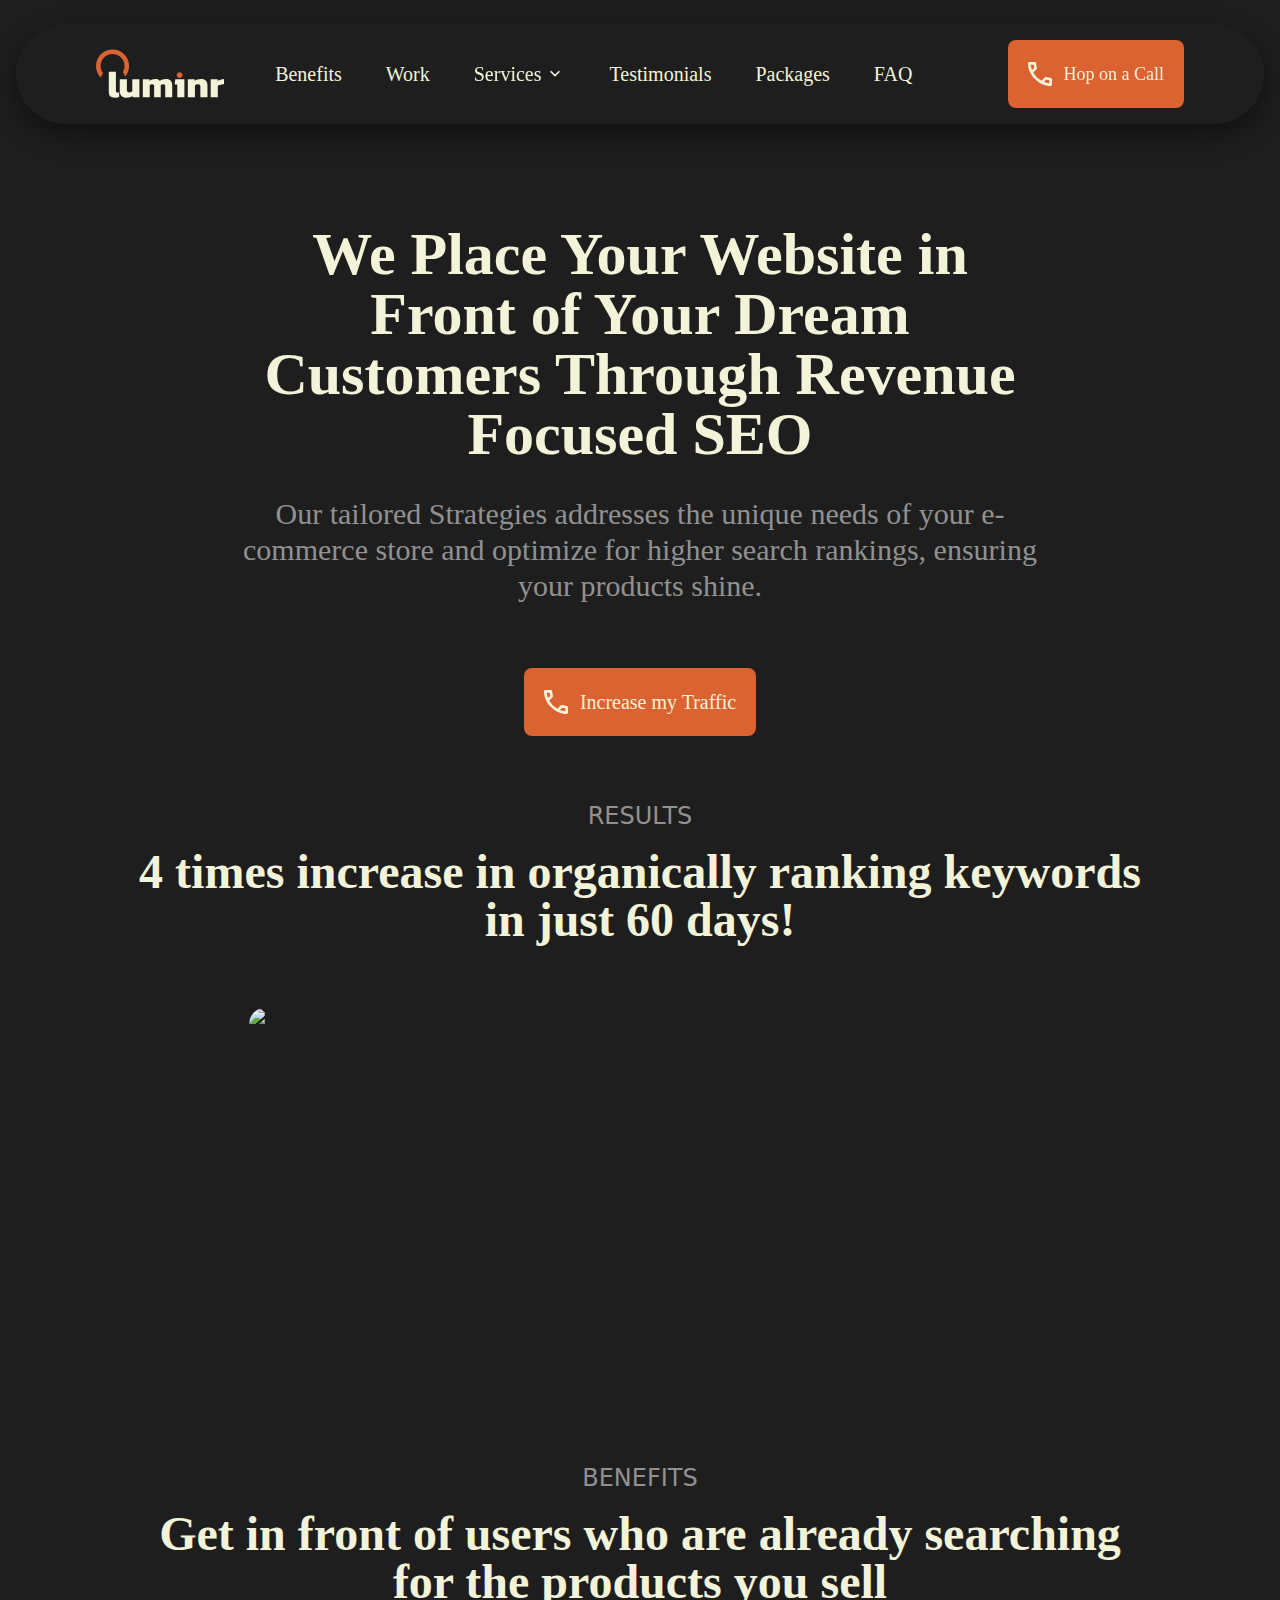
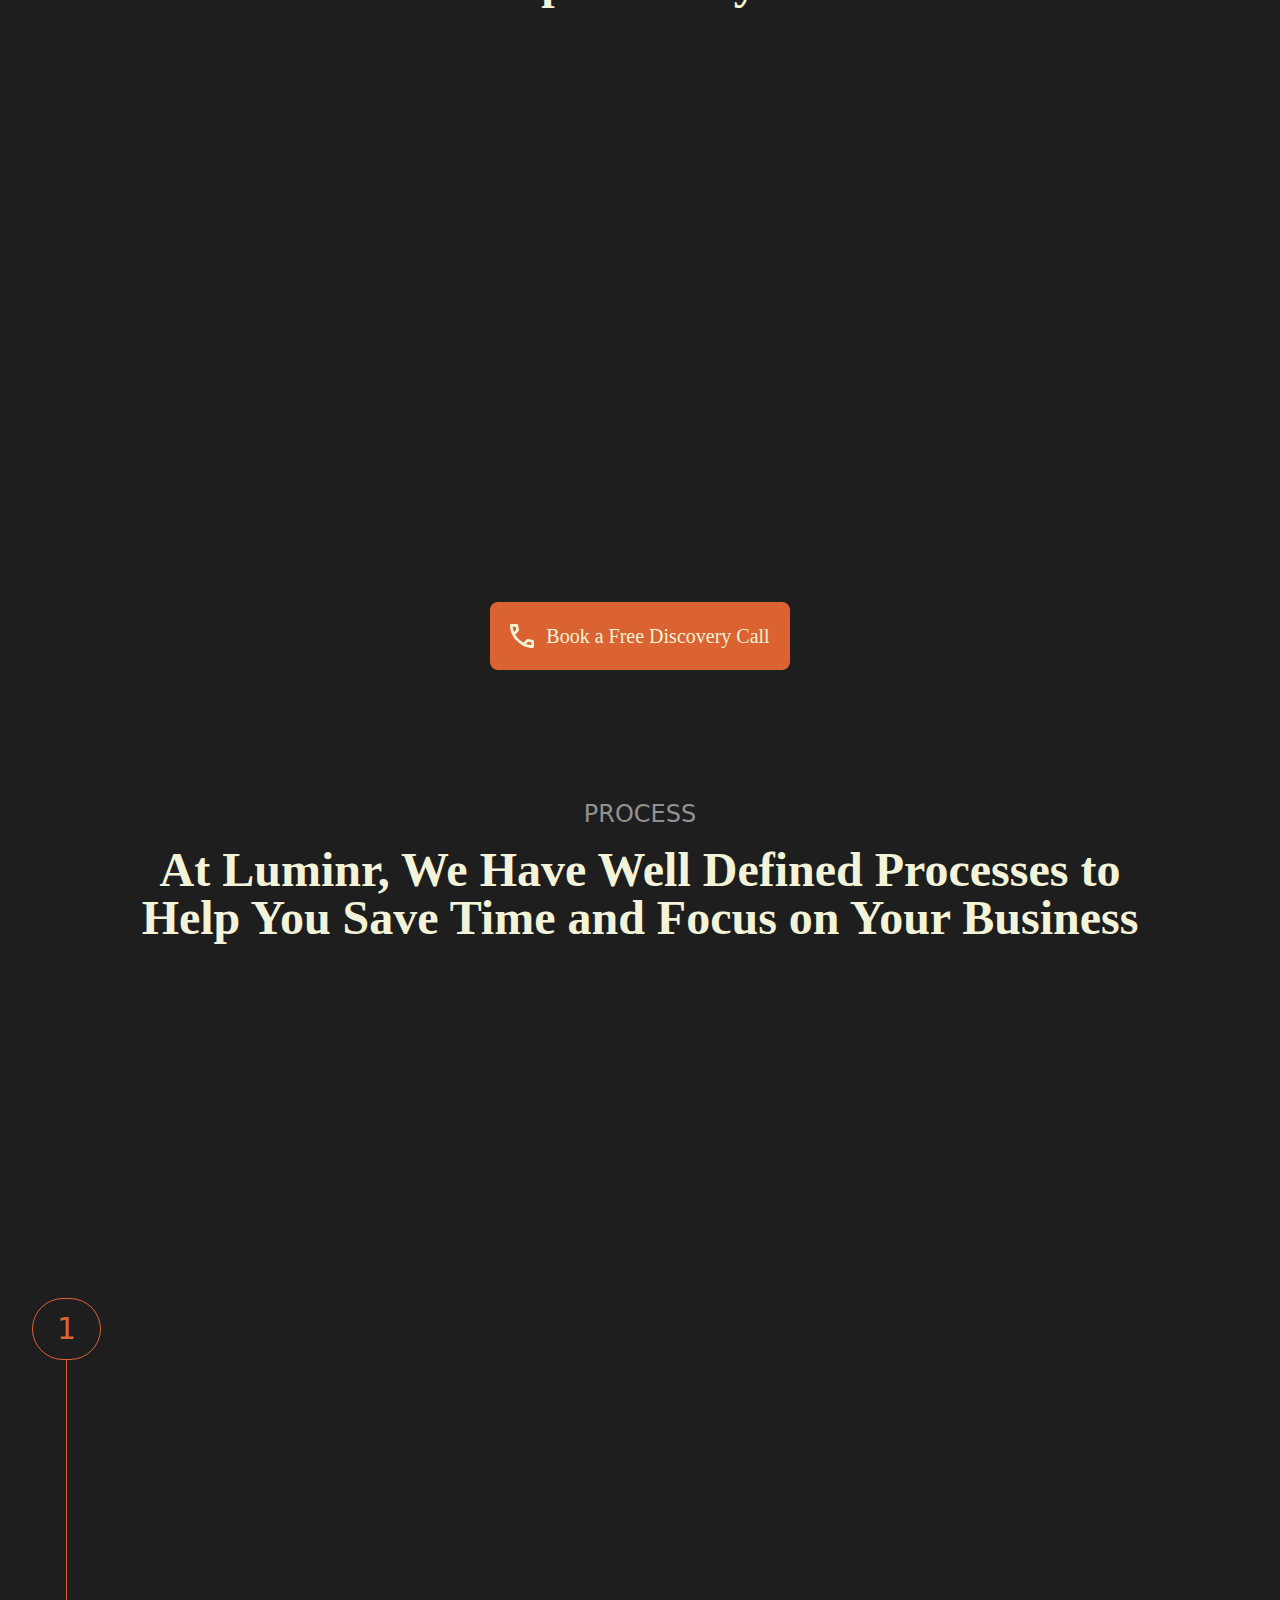
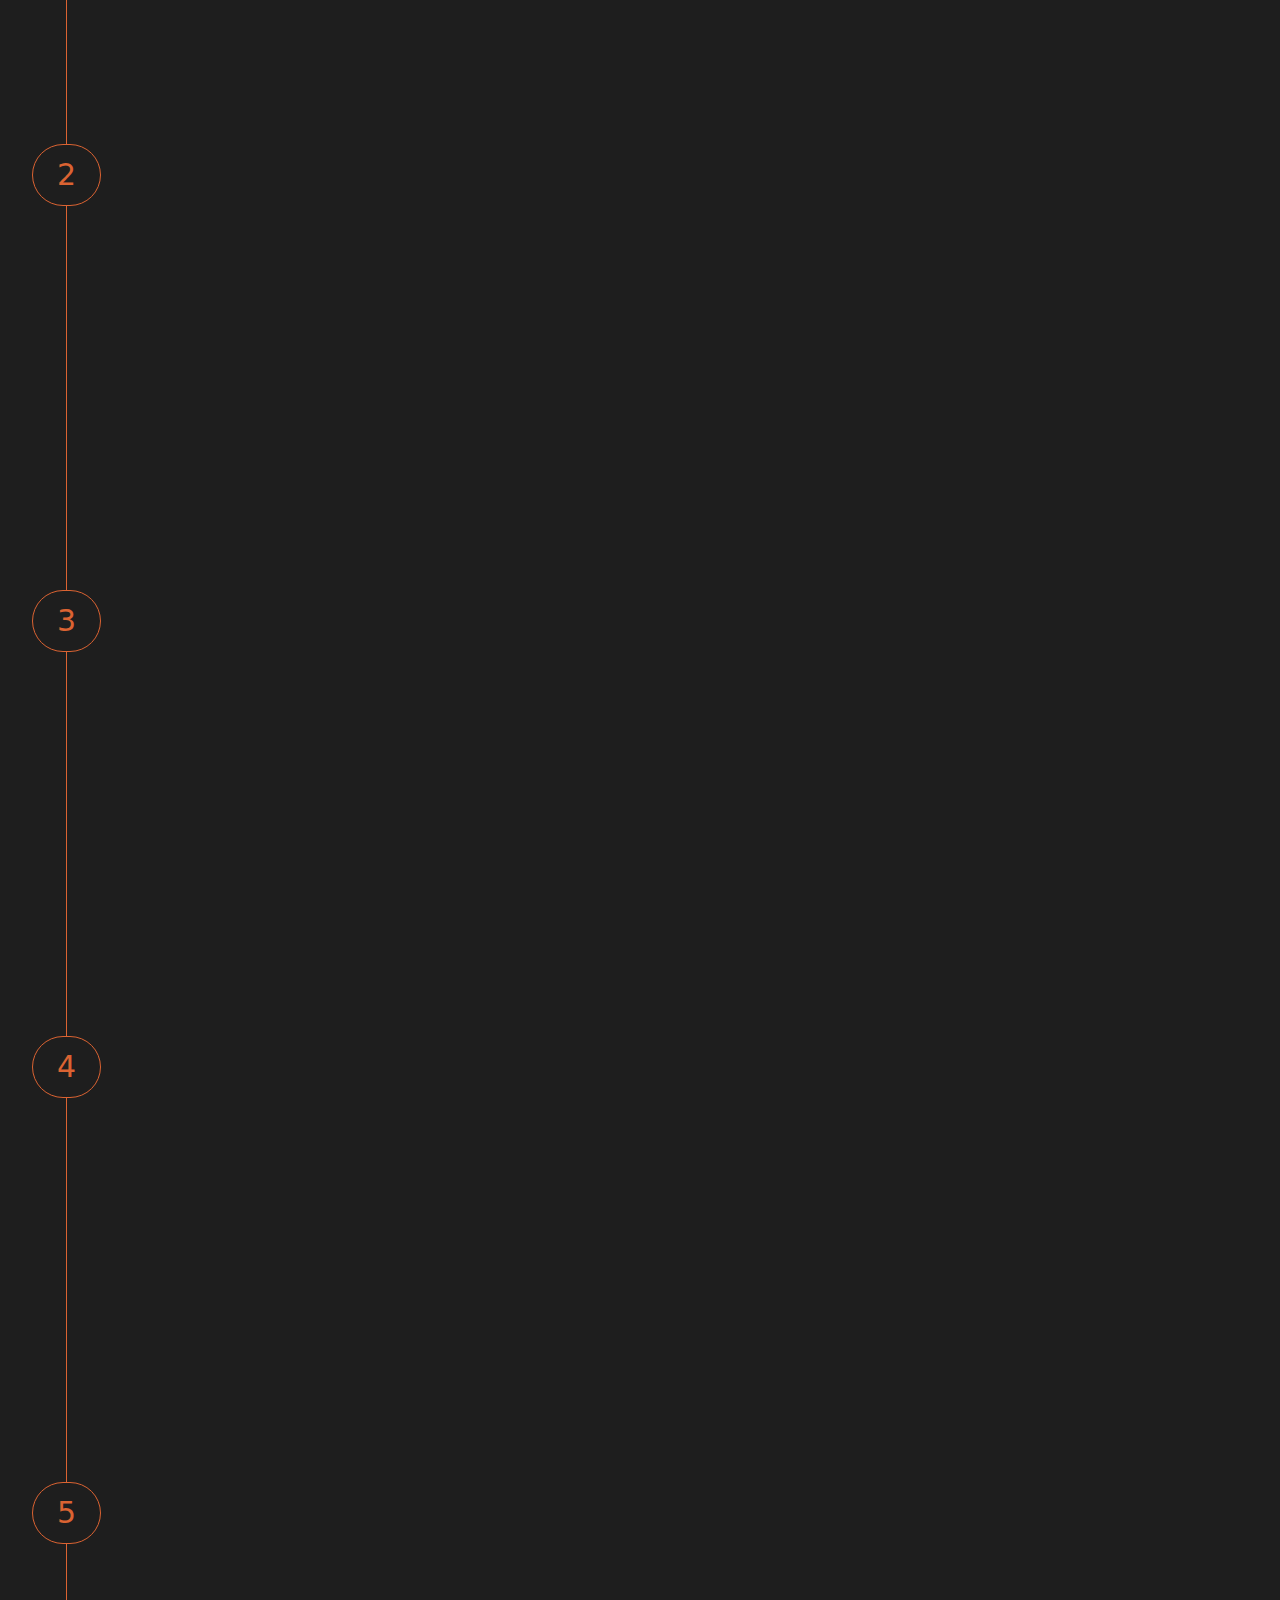
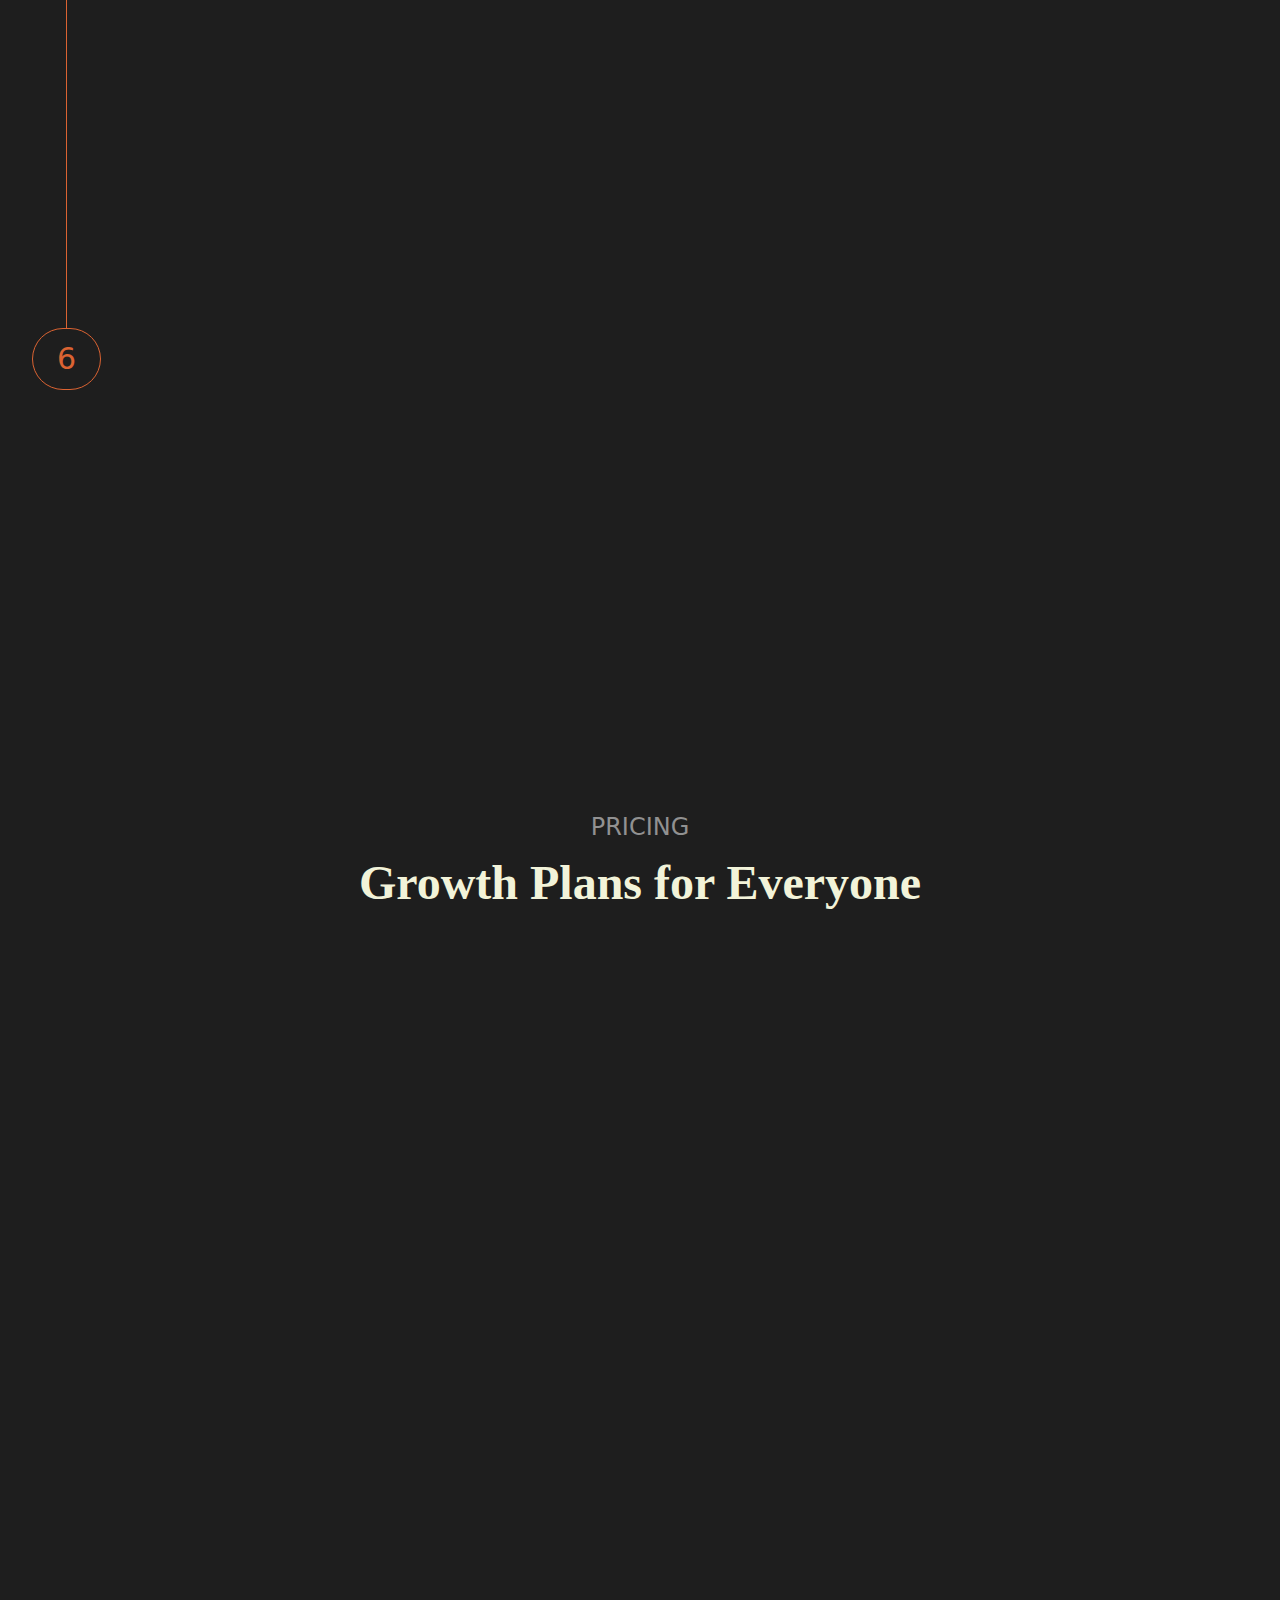
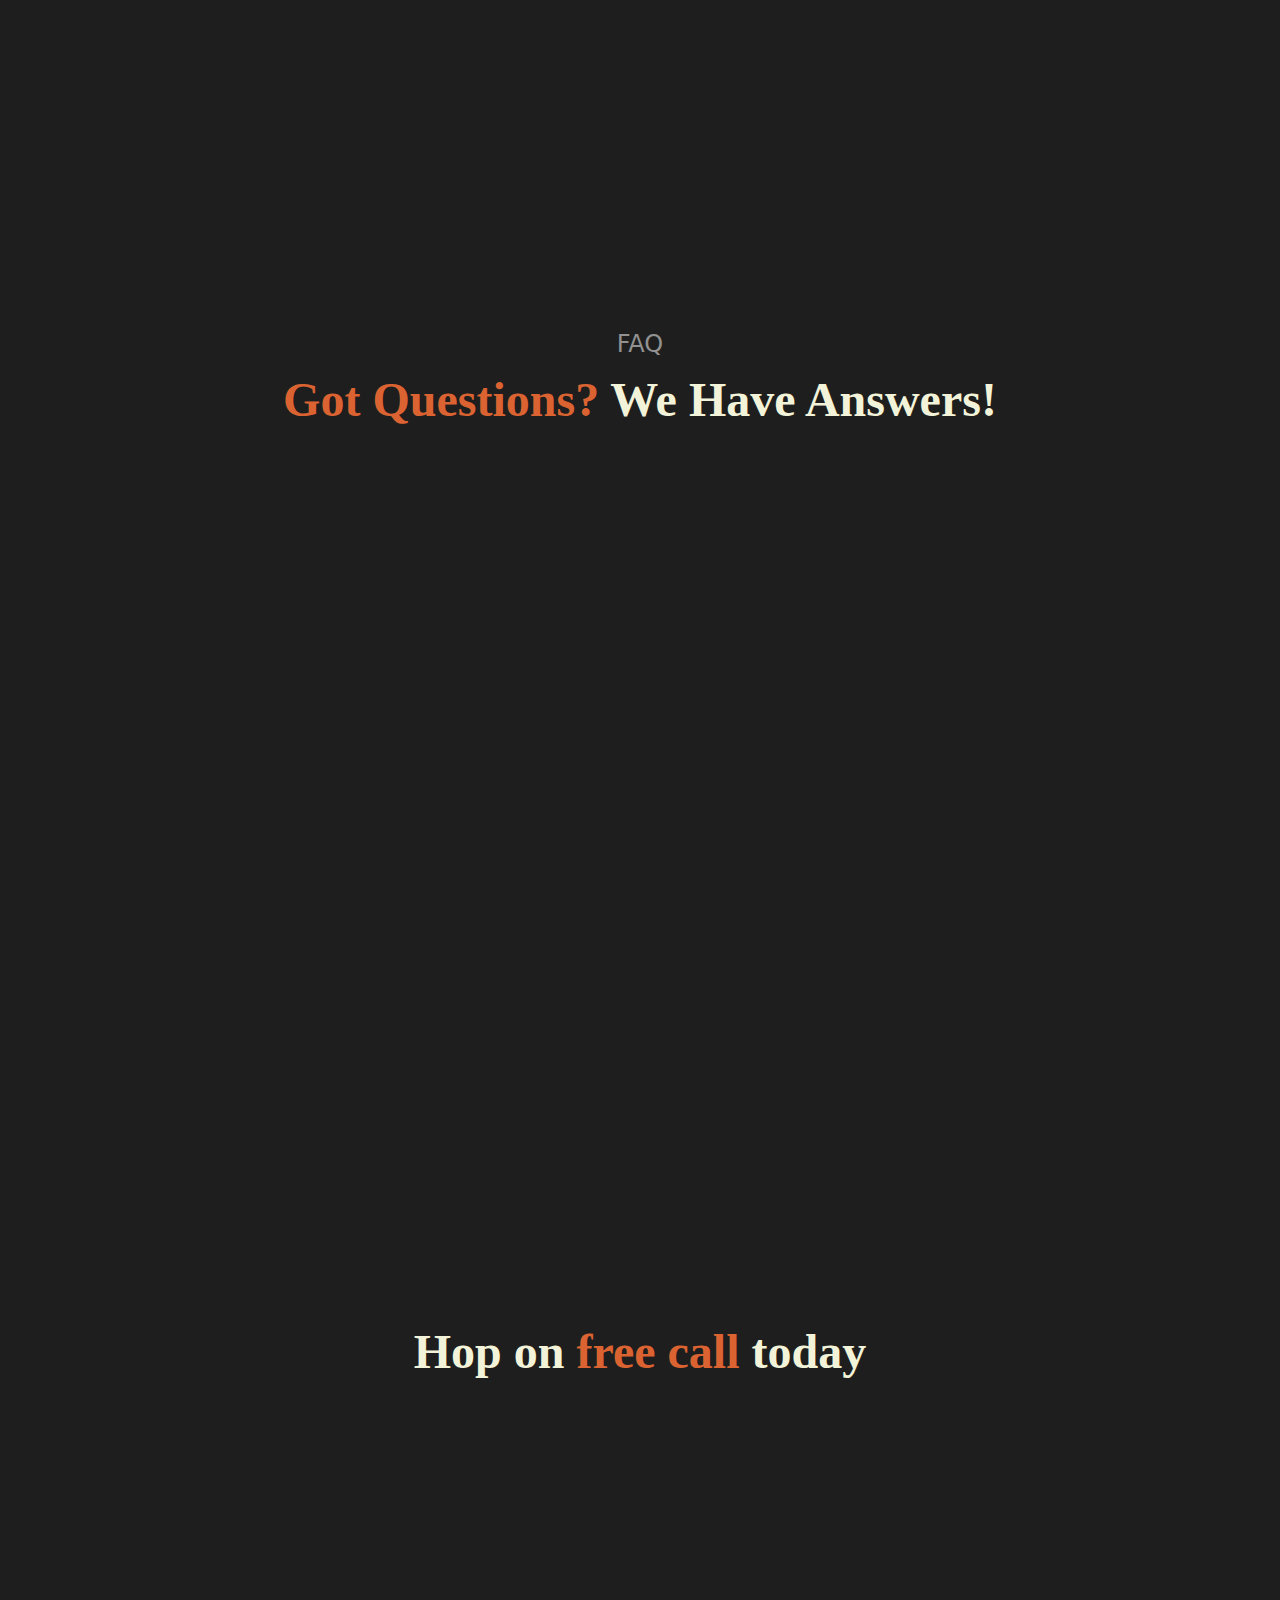
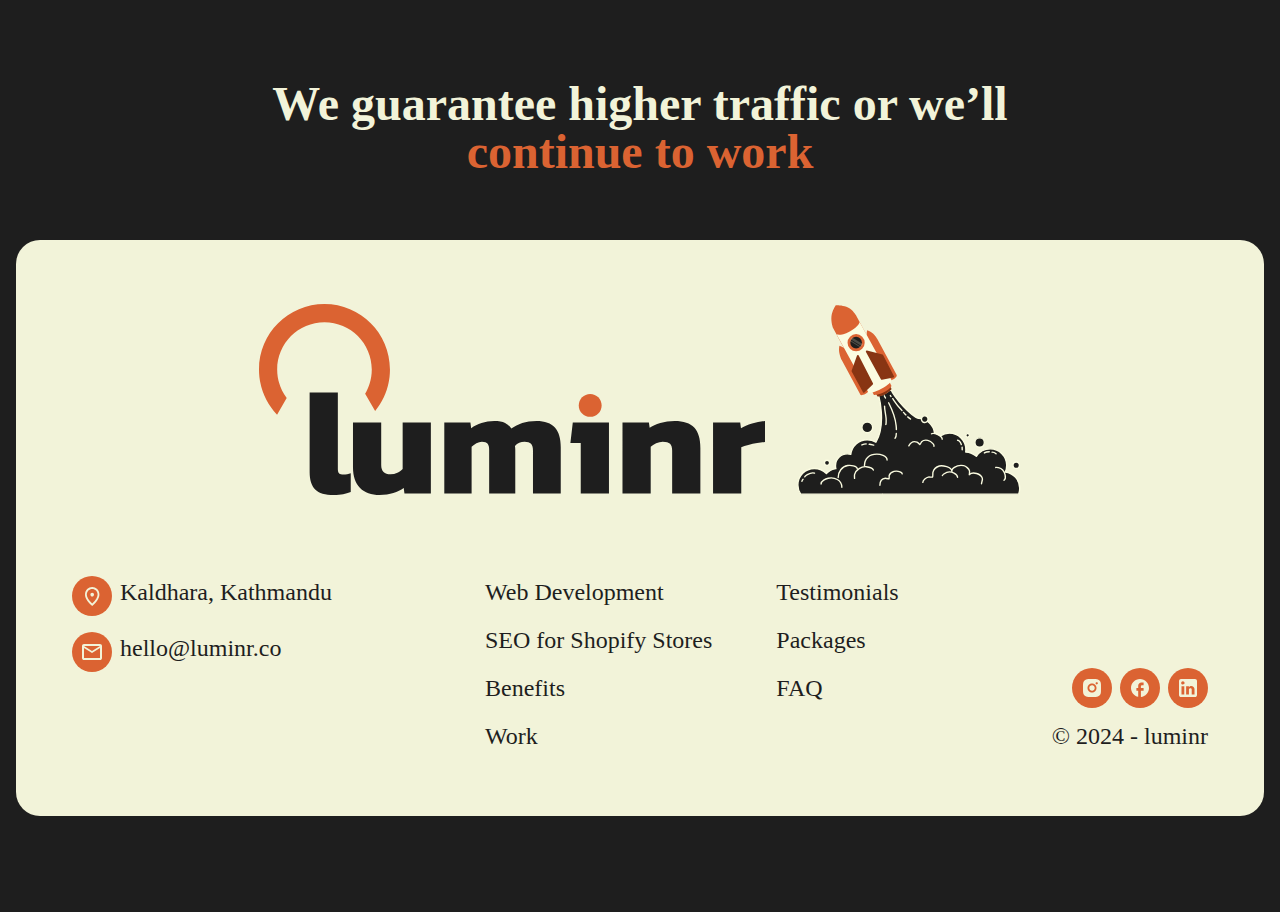
==== commit b2568b2e: "test" ====
--- a/index.html
+++ b/index.html
@@ -1 +1 @@
-<!DOCTYPE html><html lang="en" class="scroll-smooth __variable_b1da2a __variable_a0d961"><head><meta charSet="utf-8"/><meta name="viewport" content="width=device-width, initial-scale=1"/><link rel="preload" href="luminr-seo/_next/static/media/1de9c871cd3a3669-s.p.woff2" as="font" crossorigin="" type="font/woff2"/><link rel="preload" href="luminr-seo/_next/static/media/5e3f6c60935cfc84-s.p.woff2" as="font" crossorigin="" type="font/woff2"/><link rel="preload" href="luminr-seo/_next/static/media/67be4c401af36c57-s.p.woff2" as="font" crossorigin="" type="font/woff2"/><link rel="preload" href="luminr-seo/_next/static/media/bf54e24be5d8358f-s.p.woff2" as="font" crossorigin="" type="font/woff2"/><link rel="preload" href="luminr-seo/_next/static/media/de69c930925b36eb-s.p.woff2" as="font" crossorigin="" type="font/woff2"/><link rel="preload" href="luminr-seo/_next/static/media/e1c529c04de64b40-s.p.woff2" as="font" crossorigin="" type="font/woff2"/><link rel="stylesheet" href="luminr-seo/_next/static/css/382967d11b60e305.css" crossorigin="" data-precedence="next"/><link rel="preload" as="script" fetchPriority="low" href="luminr-seo/_next/static/chunks/webpack-f481c1383427405f.js" crossorigin=""/><script src="luminr-seo/_next/static/chunks/fd9d1056-14766259694fc46e.js" async="" crossorigin=""></script><script src="luminr-seo/_next/static/chunks/938-4f228fa5b08c42ff.js" async="" crossorigin=""></script><script src="luminr-seo/_next/static/chunks/main-app-609d9bde10c0ac1c.js" async="" crossorigin=""></script><script src="luminr-seo/_next/static/chunks/120-ac9549f77cda20cb.js" async=""></script><script src="luminr-seo/_next/static/chunks/454-1d138121dbc75028.js" async=""></script><script src="luminr-seo/_next/static/chunks/app/seo/page-bee4816aa1f893ae.js" async=""></script><script src="luminr-seo/_next/static/chunks/app/layout-1b545b78cc6938b1.js" async=""></script><title>Luminr.co</title><meta name="description" content="Your trusted partner for all things digital. Build Your Dynamic Web and Mobile Applications and Enhance Online Visibility with SEO."/><meta name="keywords" content="luminr,nepal,mobile development,web development,seo,branding,business intelligence"/><meta name="category" content="technology"/><meta property="og:title" content="Luminr.co"/><meta property="og:description" content="Your trusted partner for all things digital. Build Your Dynamic Web and Mobile Applications and Enhance Online Visibility with SEO."/><meta property="og:url" content="https://luminr.co/"/><meta property="og:site_name" content="Luminr.co"/><meta property="og:locale" content="en_US"/><meta property="og:image" content="https://luminr.co/banner.webp"/><meta property="og:image:width" content="400"/><meta property="og:image:height" content="250"/><meta property="og:image:alt" content="Luminr Banner"/><meta property="og:type" content="website"/><meta name="twitter:card" content="summary_large_image"/><meta name="twitter:title" content="Luminr.co"/><meta name="twitter:description" content="Your trusted partner for all things digital. Build Your Dynamic Web and Mobile Applications and Enhance Online Visibility with SEO."/><meta name="twitter:image" content="https://luminr.co/banner.webp"/><link rel="icon" href="/icon.svg?5d99c6b0092ce44e" type="image/svg+xml" sizes="any"/><meta name="next-size-adjust"/><script src="luminr-seo/_next/static/chunks/polyfills-c67a75d1b6f99dc8.js" crossorigin="" noModule=""></script></head><body><div class=" lg:pb-24 pb-12 bg-black scroll-smooth min-w-[400px]"><div class="fixed top-6 z-50 left-1/2 -translate-x-1/2 w-full px-4 container mx-auto "><nav class="rounded-full py-4 lg:px-20 px-16 bg-black shadow-  mx-auto overflow-hidden shadow-[0_10px_28px_0px_rgba(0,0,0,0.45)]"><div class="w-full flex flex-row justify-between items-center"><a class="hidden xl:inline-block cursor-pointer" href="/"><svg xmlns="http://www.w3.org/2000/svg" class="w-32" viewBox="0 0 125 48" fill="none"><path fill-rule="evenodd" clip-rule="evenodd" d="M26.1839 22.5583C27.2236 20.8131 27.8209 18.7735 27.8209 16.5945C27.8209 10.15 22.5966 4.92575 16.1521 4.92575C9.70765 4.92575 4.48337 10.15 4.48337 16.5945C4.48337 19.2302 5.35724 21.6618 6.83106 23.6154L4.45418 27.7323C1.69424 24.8344 0 20.9123 0 16.5945C0 7.67394 7.23156 0.442383 16.1521 0.442383C25.0727 0.442383 32.3043 7.67394 32.3043 16.5945C32.3043 20.4785 30.9334 24.0422 28.6492 26.8283L26.1839 22.5583Z" fill="#DB6332"></path><path d="M18.4489 47.5578C16.302 47.5578 14.7719 47.1016 13.8589 46.1893C12.9458 45.2769 12.4893 43.8468 12.4893 41.8988V22.2588H19.4484V41.1221C19.4484 41.6646 19.5594 42.0345 19.7815 42.2317C20.0036 42.4043 20.3491 42.4906 20.818 42.4906C21.1388 42.4906 21.4473 42.466 21.7434 42.4167C22.0642 42.3673 22.3603 42.2934 22.6318 42.1947V46.818C21.9902 47.0646 21.3609 47.2496 20.7439 47.3728C20.1517 47.4961 19.3867 47.5578 18.4489 47.5578Z" fill="#F2F3D9"></path><path d="M29.7369 47.5578C27.6887 47.5578 26.0846 46.9783 24.9248 45.8194C23.7649 44.6605 23.185 42.9591 23.185 40.7153V29.6562H30.1441V40.1605C30.1441 41.6892 30.9215 42.4536 32.4761 42.4536C33.0437 42.4536 33.599 42.3304 34.1419 42.0838C34.6848 41.8372 35.1167 41.529 35.4375 41.1591V29.6562H42.3966V47.1879H35.8817L35.6966 45.8564C35.0056 46.3495 34.1542 46.7564 33.1424 47.0769C32.1553 47.3975 31.0202 47.5578 29.7369 47.5578Z" fill="#F2F3D9"></path><path d="M45.7101 47.1879V29.6562H52.151L52.3361 31.0617C53.1011 30.5439 53.9524 30.1247 54.8902 29.8041C55.8526 29.4589 56.9014 29.2863 58.0366 29.2863C59.1718 29.2863 60.0602 29.4466 60.7018 29.7671C61.3434 30.0877 61.8616 30.5562 62.2565 31.1726C63.0462 30.6055 63.9345 30.1493 64.9216 29.8041C65.9334 29.4589 67.118 29.2863 68.4752 29.2863C70.5235 29.2863 72.0288 29.8288 72.9912 30.9137C73.9537 31.974 74.4349 33.6014 74.4349 35.796V47.1879H67.5868V36.6097C67.5868 35.8207 67.4264 35.2659 67.1056 34.9453C66.7848 34.6001 66.2542 34.4275 65.5139 34.4275C64.5515 34.4275 63.7618 34.7727 63.1449 35.4631C63.1942 35.7837 63.2189 36.0919 63.2189 36.3878C63.2189 36.659 63.2189 36.9672 63.2189 37.3125V47.1879H56.778V36.4987C56.778 35.7837 56.6546 35.2659 56.4079 34.9453C56.1611 34.6001 55.6922 34.4275 55.0012 34.4275C54.5324 34.4275 54.0758 34.5508 53.6316 34.7974C53.1874 35.0439 52.7926 35.3398 52.4471 35.685V47.1879H45.7101Z" fill="#F2F3D9"></path><path d="M79.3702 47.1879V34.7234H76.8161L77.4083 29.6562H86.3293V47.1879H79.3702Z" fill="#F2F3D9"></path><path d="M89.6672 47.1879V29.6562H96.1821L96.3671 30.9877C97.0334 30.5439 97.9095 30.1493 98.9953 29.8041C100.106 29.4589 101.29 29.2863 102.549 29.2863C104.745 29.2863 106.349 29.8288 107.361 30.9137C108.373 31.9987 108.879 33.6754 108.879 35.9439V47.1879H101.92V36.6467C101.92 35.8576 101.747 35.2905 101.401 34.9453C101.056 34.6001 100.451 34.4275 99.5876 34.4275C99.0693 34.4275 98.5264 34.5508 97.9588 34.7974C97.4159 35.0439 96.9718 35.3398 96.6263 35.685V47.1879H89.6672Z" fill="#F2F3D9"></path><path d="M112.007 47.1879V29.6562H118.707L118.892 31.0617C119.608 30.6425 120.521 30.2603 121.631 29.9151C122.742 29.5699 123.865 29.3603 125 29.2863V34.4645C124.358 34.5138 123.655 34.6001 122.89 34.7234C122.15 34.8467 121.422 35.0069 120.706 35.2042C120.015 35.3768 119.435 35.5741 118.966 35.796V47.1879H112.007Z" fill="#F2F3D9"></path><path d="M84.522 25.4532C84.522 27.0112 83.258 28.2742 81.6988 28.2742C80.1395 28.2742 78.8755 27.0112 78.8755 25.4532C78.8755 23.8952 80.1395 22.6322 81.6988 22.6322C83.258 22.6322 84.522 23.8952 84.522 25.4532Z" fill="#DB6332"></path></svg></a><a class="xl:hidden cursor-pointer" href="/"><svg xmlns="http://www.w3.org/2000/svg" class="w-8" viewBox="0 0 33 48" fill="none"><path fill-rule="evenodd" clip-rule="evenodd" d="M26.1839 22.1159C27.2236 20.3707 27.8209 18.3312 27.8209 16.1521C27.8209 9.70765 22.5966 4.48337 16.1521 4.48337C9.70765 4.48337 4.48337 9.70765 4.48337 16.1521C4.48337 18.7878 5.35724 21.2195 6.83106 23.173L4.45418 27.2899C1.69424 24.392 0 20.4699 0 16.1521C0 7.23155 7.23156 0 16.1521 0C25.0727 0 32.3043 7.23155 32.3043 16.1521C32.3043 20.0361 30.9334 23.5998 28.6492 26.386L26.1839 22.1159Z" fill="#DB6332"></path><path d="M18.4491 47.1154C16.3021 47.1154 14.7721 46.6592 13.859 45.7469C12.946 44.8345 12.4894 43.4044 12.4894 41.4565V21.8164H19.4485V40.6797C19.4485 41.2222 19.5596 41.5921 19.7817 41.7893C20.0038 41.9619 20.3493 42.0482 20.8182 42.0482C21.139 42.0482 21.4474 42.0236 21.7436 41.9743C22.0644 41.925 22.3605 41.851 22.632 41.7523V46.3757C21.9903 46.6222 21.3611 46.8072 20.7441 46.9305C20.1519 47.0538 19.3868 47.1154 18.4491 47.1154Z" fill="#F2F3D9"></path></svg></a><div class="hidden xl:inline-block top-0 bg-black p-12 lg:p-0 left-0 "><nav class="container font-secondary lg:text-xl text-3xl font-medium lg:font-normal text-beige flex lg:flex-row flex-col lg:justify-center gap-4 lg:h-auto h-screen bg-black lg:gap-11 lg:p-0 shadow-[0_7px_14px_0px_rgba(0, 0, 0, 0.40)] px-6 lg:pt-0 lg:mx-0"><button class="flex flex-row justify-end items-end mb-3 lg:hidden mt-8"><svg xmlns="http://www.w3.org/2000/svg" class="w-6 h-6" viewBox="0 0 26 26" fill="none"><path d="M23.5667 25.9333L12.9667 15.3167L2.36667 25.9333L0 23.5667L10.6167 12.9667L0 2.36667L2.36667 0L12.9667 10.6167L23.5667 0.016667L25.9167 2.36667L15.3167 12.9667L25.9167 23.5667L23.5667 25.9333Z" fill="#F2F3D9"></path></svg></button><div class="list-none  hover:text-orange cursor-pointer transition-colors"><a href="/#benefits"> Benefits</a></div><div class="list-none  hover:text-orange cursor-pointer transition-colors mt-2 lg:mt-0"><a href="/#work"> Work</a></div><div class="list-none mt-2 lg:mt-0 flex flex-row items-center gap-1 hover:text-orange cursor-pointer relative transition-colors"><p>Services</p><span class="hidden lg:inline-block"><svg xmlns="http://www.w3.org/2000/svg" height="20" viewBox="0 -960 960 960" width="20" fill="currentColor"><path d="M480-344 240-584l56-56 184 184 184-184 56 56-240 240Z"></path></svg></span></div><div class="ml-10 list-none text-lg lg:hidden font-normal"><a class="flex flex-row gap-2 items-center" href="/website-development"><svg xmlns="http://www.w3.org/2000/svg" width="16" height="2" viewBox="0 0 16 2" fill="none"><path d="M0 1H16" stroke="#F2F3D9" stroke-width="2"></path></svg> Website Development</a><a class="flex flex-row gap-2 items-center" href="/seo"><svg xmlns="http://www.w3.org/2000/svg" width="16" height="2" viewBox="0 0 16 2" fill="none"><path d="M0 1H16" stroke="#F2F3D9" stroke-width="2"></path></svg> Seo for Shopify Stores</a></div><div class="list-none  mt-2 lg:mt-0 hover:text-orange cursor-pointer transition-colors"><a href="/#testimonials"> Testimonials</a></div><div class="list-none  mt-2 lg:mt-0 hover:text-orange cursor-pointer transition-colors"><a href="/#packages"> Packages</a></div><div class="list-none  mt-2 lg:mt-0 hover:text-orange cursor-pointer transition-colors"><a href="/#faq"> FAQ</a></div><a href="/#call"><button class="bg-orange lg:px-5 rounded-lg font-medium font-secondary text-beige cursor-pointer h-fit w-fit container transition-colors px-6 py-5 mt-4 flex flex-row gap-3 text-sm lg:hidden"><span><svg xmlns="http://www.w3.org/2000/svg" class="lg:w-6 lg:h-6 w-4 h-4" viewBox="0 0 24 24" fill="none"><path d="M22.6 24C19.8222 24 17.0778 23.3944 14.3667 22.1833C11.6556 20.9722 9.18889 19.2556 6.96667 17.0333C4.74444 14.8111 3.02778 12.3444 1.81667 9.63333C0.605556 6.92222 0 4.17778 0 1.4C0 1 0.133333 0.666667 0.4 0.4C0.666667 0.133333 1 0 1.4 0H6.8C7.11111 0 7.38889 0.105556 7.63333 0.316667C7.87778 0.527778 8.02222 0.777778 8.06667 1.06667L8.93333 5.73333C8.97778 6.08889 8.96667 6.38889 8.9 6.63333C8.83333 6.87778 8.71111 7.08889 8.53333 7.26667L5.3 10.5333C5.74444 11.3556 6.27222 12.15 6.88333 12.9167C7.49444 13.6833 8.16667 14.4222 8.9 15.1333C9.58889 15.8222 10.3111 16.4611 11.0667 17.05C11.8222 17.6389 12.6222 18.1778 13.4667 18.6667L16.6 15.5333C16.8 15.3333 17.0611 15.1833 17.3833 15.0833C17.7056 14.9833 18.0222 14.9556 18.3333 15L22.9333 15.9333C23.2444 16.0222 23.5 16.1833 23.7 16.4167C23.9 16.65 24 16.9111 24 17.2V22.6C24 23 23.8667 23.3333 23.6 23.6C23.3333 23.8667 23 24 22.6 24ZM4.03333 8L6.23333 5.8L5.66667 2.66667H2.7C2.81111 3.57778 2.96667 4.47778 3.16667 5.36667C3.36667 6.25556 3.65556 7.13333 4.03333 8ZM15.9667 19.9333C16.8333 20.3111 17.7167 20.6111 18.6167 20.8333C19.5167 21.0556 20.4222 21.2 21.3333 21.2667V18.3333L18.2 17.7L15.9667 19.9333Z" fill="#F2F3D9"></path></svg></span><p>Hop on a Call</p></button></a></nav></div><a href="#call"><button class="bg-orange py-5 lg:px-5 px-6 rounded-lg text-lg font-medium font-secondary text-beige cursor-pointer h-fit w-fit container transition-colors xl:flex flex-row justify-center gap-3 items-center hidden"><span><svg xmlns="http://www.w3.org/2000/svg" class="lg:w-6 lg:h-6 w-4 h-4" viewBox="0 0 24 24" fill="none"><path d="M22.6 24C19.8222 24 17.0778 23.3944 14.3667 22.1833C11.6556 20.9722 9.18889 19.2556 6.96667 17.0333C4.74444 14.8111 3.02778 12.3444 1.81667 9.63333C0.605556 6.92222 0 4.17778 0 1.4C0 1 0.133333 0.666667 0.4 0.4C0.666667 0.133333 1 0 1.4 0H6.8C7.11111 0 7.38889 0.105556 7.63333 0.316667C7.87778 0.527778 8.02222 0.777778 8.06667 1.06667L8.93333 5.73333C8.97778 6.08889 8.96667 6.38889 8.9 6.63333C8.83333 6.87778 8.71111 7.08889 8.53333 7.26667L5.3 10.5333C5.74444 11.3556 6.27222 12.15 6.88333 12.9167C7.49444 13.6833 8.16667 14.4222 8.9 15.1333C9.58889 15.8222 10.3111 16.4611 11.0667 17.05C11.8222 17.6389 12.6222 18.1778 13.4667 18.6667L16.6 15.5333C16.8 15.3333 17.0611 15.1833 17.3833 15.0833C17.7056 14.9833 18.0222 14.9556 18.3333 15L22.9333 15.9333C23.2444 16.0222 23.5 16.1833 23.7 16.4167C23.9 16.65 24 16.9111 24 17.2V22.6C24 23 23.8667 23.3333 23.6 23.6C23.3333 23.8667 23 24 22.6 24ZM4.03333 8L6.23333 5.8L5.66667 2.66667H2.7C2.81111 3.57778 2.96667 4.47778 3.16667 5.36667C3.36667 6.25556 3.65556 7.13333 4.03333 8ZM15.9667 19.9333C16.8333 20.3111 17.7167 20.6111 18.6167 20.8333C19.5167 21.0556 20.4222 21.2 21.3333 21.2667V18.3333L18.2 17.7L15.9667 19.9333Z" fill="#F2F3D9"></path></svg></span><p>Hop on a Call</p></button></a><button class="xl:hidden"><svg xmlns="http://www.w3.org/2000/svg" class="w-10" viewBox="0 0 40 41" fill="none"><path d="M5 30.5577V27.2244H35V30.5577H5ZM5 22.2244V18.8911H35V22.2244H5ZM5 13.8911V10.5577H35V13.8911H5Z" fill="#F2F3D9"></path></svg></button></div></nav></div><div><div class="bg-black"><section class="flex flex-col lg:gap-8 gap-6 lg:px-56 px-6 mx-2 items-center lg:pt-56 pt-40"><h1 class="font-extrabold lg:text-6xl text-3xl text-beige font-primary text-center">We Place Your Website in Front of Your Dream Customers Through Revenue Focused SEO</h1><p class="font-normal font-secondary lg:text-3xl text-sm text-gray text-center">Our tailored Strategies addresses the unique needs of your e-commerce store and optimize for higher search rankings, ensuring your products shine.</p><a href="#call"><button class="bg-orange py-5 lg:px-5 px-6 rounded-lg text-lg font-medium font-secondary text-beige cursor-pointer h-fit w-fit container transition-colors flex flex-row justify-center gap-3 items-center mt-8"><span><svg xmlns="http://www.w3.org/2000/svg" class="lg:w-6 lg:h-6 w-4 h-4" viewBox="0 0 24 24" fill="none"><path d="M22.6 24C19.8222 24 17.0778 23.3944 14.3667 22.1833C11.6556 20.9722 9.18889 19.2556 6.96667 17.0333C4.74444 14.8111 3.02778 12.3444 1.81667 9.63333C0.605556 6.92222 0 4.17778 0 1.4C0 1 0.133333 0.666667 0.4 0.4C0.666667 0.133333 1 0 1.4 0H6.8C7.11111 0 7.38889 0.105556 7.63333 0.316667C7.87778 0.527778 8.02222 0.777778 8.06667 1.06667L8.93333 5.73333C8.97778 6.08889 8.96667 6.38889 8.9 6.63333C8.83333 6.87778 8.71111 7.08889 8.53333 7.26667L5.3 10.5333C5.74444 11.3556 6.27222 12.15 6.88333 12.9167C7.49444 13.6833 8.16667 14.4222 8.9 15.1333C9.58889 15.8222 10.3111 16.4611 11.0667 17.05C11.8222 17.6389 12.6222 18.1778 13.4667 18.6667L16.6 15.5333C16.8 15.3333 17.0611 15.1833 17.3833 15.0833C17.7056 14.9833 18.0222 14.9556 18.3333 15L22.9333 15.9333C23.2444 16.0222 23.5 16.1833 23.7 16.4167C23.9 16.65 24 16.9111 24 17.2V22.6C24 23 23.8667 23.3333 23.6 23.6C23.3333 23.8667 23 24 22.6 24ZM4.03333 8L6.23333 5.8L5.66667 2.66667H2.7C2.81111 3.57778 2.96667 4.47778 3.16667 5.36667C3.36667 6.25556 3.65556 7.13333 4.03333 8ZM15.9667 19.9333C16.8333 20.3111 17.7167 20.6111 18.6167 20.8333C19.5167 21.0556 20.4222 21.2 21.3333 21.2667V18.3333L18.2 17.7L15.9667 19.9333Z" fill="#F2F3D9"></path></svg></span><p class="text-sm lg:text-xl">Increase my Traffic</p></button></a></section><section class="px-6 lg:px-0"><div id="results"></div><section class="lg:px-8 px-0 py-16 container mx-auto"><div><h2 class="lg:text-2xl text-sm font-medium text-gray text-center mb-4 uppercase">RESULTS</h2><h3 class="lg:text-5xl text-2xl font-extrabold font-primary text-beige text-center lg:mb-4 mb-10 lg:px-24">4 times increase in organically ranking keywords in just 60 days!</h3></div><div class="mt-16"><div class="flex items-center justify-center"><img alt="Growth Chart" loading="lazy" width="782" height="326" decoding="async" data-nimg="1" class="rounded-2xl" style="color:transparent" src="luminr-seo/_next/static/media/seoImage.67decd6b.png"/></div></div></section></section><section class="px-6 lg:px-0"><div id="benefits"></div><section class="lg:px-8 px-0 py-16 container mx-auto"><div><h2 class="lg:text-2xl text-sm font-medium text-gray text-center mb-4 uppercase">BENEFITS</h2><h3 class="lg:text-5xl text-2xl font-extrabold font-primary text-beige text-center lg:mb-4 mb-10 lg:px-24">Get in front of users who are already searching for the products you sell</h3></div><div class="mt-16"><div class="flex flex-col justify-center items-center"><div class="flex lg:flex-row flex-col justify-between lg:items-start items-center gap-14 lg:gap-0"><div style="opacity:0;transform:translateY(40px) translateZ(0)"><div class="flex flex-col lg:gap-4 gap-0 justify-center items-center text-beige font-secondary w-96 text-center"><div class=""><svg class=" h-80 " viewBox="0 0 376 350" fill="none" xmlns="http://www.w3.org/2000/svg"><path d="M66.4551 87.552H315.963L313.505 260.539C313.505 260.539 339.15 260.191 277.387 261.029C215.625 261.866 66.4551 263.889 66.4551 263.889V87.552Z" fill="#2B2B2B"></path><path d="M44.3423 215.462H81.7403" stroke="#F2F3D9" stroke-miterlimit="10" stroke-linejoin="round"></path><path d="M82.4189 97.451V215.475" stroke="#F2F3D9" stroke-miterlimit="10" stroke-linejoin="round"></path><path d="M82.4189 97.454H194.619" stroke="#F2F3D9" stroke-miterlimit="10" stroke-linejoin="round"></path><path d="M194.274 97.451V229.178" stroke="#F2F3D9" stroke-miterlimit="10" stroke-linejoin="round"></path><path d="M194.619 229.178H82.4189" stroke="#F2F3D9" stroke-miterlimit="10" stroke-linejoin="round"></path><path d="M82.4189 229.178V250.671" stroke="#F2F3D9" stroke-miterlimit="10" stroke-linejoin="round"></path><path d="M82.4189 249.747H182.411" stroke="#F2F3D9" stroke-miterlimit="10" stroke-linejoin="round"></path><path d="M79.9712 213.014H84.8672V217.91H79.9712V213.014Z" fill="#DB6332"></path><mask id="mask0_1386_608" maskUnits="userSpaceOnUse" x="79" y="213" width="6" height="5"><path d="M84.8674 213.014H79.9712V217.91H84.8674V213.014Z" fill="black"></path><path d="M79.9712 213.014H84.8672V217.91H79.9712V213.014Z" fill="white"></path></mask><g mask="url(#mask0_1386_608)"><path d="M79.9712 213.014H84.8672V217.91H79.9712V213.014Z" stroke="#F2F3D9" stroke-width="2" stroke-miterlimit="10" stroke-linejoin="round"></path></g><path d="M40.9302 215.368C40.9302 214.016 42.0262 212.92 43.3782 212.92C44.7302 212.92 45.8262 214.016 45.8262 215.368C45.8262 216.72 44.7302 217.816 43.3782 217.816C42.0262 217.816 40.9302 216.72 40.9302 215.368Z" fill="#DB6332"></path><mask id="mask1_1386_608" maskUnits="userSpaceOnUse" x="39" y="211" width="8" height="8"><path d="M46.8264 211.92H39.9302V218.816H46.8264V211.92Z" fill="white"></path><path d="M40.9302 215.368C40.9302 214.016 42.0262 212.92 43.3782 212.92C44.7302 212.92 45.8262 214.016 45.8262 215.368C45.8262 216.72 44.7302 217.816 43.3782 217.816C42.0262 217.816 40.9302 216.72 40.9302 215.368Z" fill="black"></path></mask><g mask="url(#mask1_1386_608)"><path d="M40.9302 215.368C40.9302 214.016 42.0262 212.92 43.3782 212.92C44.7302 212.92 45.8262 214.016 45.8262 215.368C45.8262 216.72 44.7302 217.816 43.3782 217.816C42.0262 217.816 40.9302 216.72 40.9302 215.368Z" stroke="#F2F3D9" stroke-width="2" stroke-miterlimit="10" stroke-linejoin="round"></path></g><path d="M79.9712 95.003H84.8672V99.899H79.9712V95.003Z" fill="#DB6332"></path><mask id="mask2_1386_608" maskUnits="userSpaceOnUse" x="79" y="95" width="6" height="5"><path d="M84.8674 95.003H79.9712V99.8992H84.8674V95.003Z" fill="black"></path><path d="M79.9712 95.003H84.8672V99.899H79.9712V95.003Z" fill="white"></path></mask><g mask="url(#mask2_1386_608)"><path d="M79.9712 95.003H84.8672V99.899H79.9712V95.003Z" stroke="#F2F3D9" stroke-width="2" stroke-miterlimit="10" stroke-linejoin="round"></path></g><path d="M191.826 95.003H196.722V99.899H191.826V95.003Z" fill="#DB6332"></path><mask id="mask3_1386_608" maskUnits="userSpaceOnUse" x="191" y="95" width="6" height="5"><path d="M196.722 95.003H191.826V99.8992H196.722V95.003Z" fill="black"></path><path d="M191.826 95.003H196.722V99.899H191.826V95.003Z" fill="white"></path></mask><g mask="url(#mask3_1386_608)"><path d="M191.826 95.003H196.722V99.899H191.826V95.003Z" stroke="#F2F3D9" stroke-width="2" stroke-miterlimit="10" stroke-linejoin="round"></path></g><path d="M79.9712 226.73H84.8672V231.626H79.9712V226.73Z" fill="#DB6332"></path><mask id="mask4_1386_608" maskUnits="userSpaceOnUse" x="79" y="226" width="6" height="6"><path d="M84.8674 226.73H79.9712V231.626H84.8674V226.73Z" fill="black"></path><path d="M79.9712 226.73H84.8672V231.626H79.9712V226.73Z" fill="white"></path></mask><g mask="url(#mask4_1386_608)"><path d="M79.9712 226.73H84.8672V231.626H79.9712V226.73Z" stroke="#F2F3D9" stroke-width="2" stroke-miterlimit="10" stroke-linejoin="round"></path></g><path d="M79.9712 247.299H84.8672V252.196H79.9712V247.299Z" fill="#DB6332"></path><mask id="mask5_1386_608" maskUnits="userSpaceOnUse" x="79" y="247" width="6" height="6"><path d="M84.8674 247.299H79.9712V252.195H84.8674V247.299Z" fill="black"></path><path d="M79.9712 247.299H84.8672V252.196H79.9712V247.299Z" fill="white"></path></mask><g mask="url(#mask5_1386_608)"><path d="M79.9712 247.299H84.8672V252.196H79.9712V247.299Z" stroke="#F2F3D9" stroke-width="2" stroke-miterlimit="10" stroke-linejoin="round"></path></g><path d="M180.866 247.299H185.762V252.196H180.866V247.299Z" fill="#DB6332"></path><mask id="mask6_1386_608" maskUnits="userSpaceOnUse" x="180" y="247" width="6" height="6"><path d="M185.762 247.299H180.866V252.195H185.762V247.299Z" fill="black"></path><path d="M180.866 247.299H185.762V252.196H180.866V247.299Z" fill="white"></path></mask><g mask="url(#mask6_1386_608)"><path d="M180.866 247.299H185.762V252.196H180.866V247.299Z" stroke="#F2F3D9" stroke-width="2" stroke-miterlimit="10" stroke-linejoin="round"></path></g><path d="M93.5791 113.481C93.5791 109.308 96.9621 105.924 101.136 105.924H276.627C280.8 105.924 284.184 109.308 284.184 113.481V237.961C284.184 242.135 280.8 245.517 276.627 245.517H101.136C96.9621 245.517 93.5791 242.135 93.5791 237.961V113.481Z" fill="#1E1E1D" stroke="#DC6332" stroke-width="2" stroke-miterlimit="10" stroke-linejoin="round"></path><path d="M93.5793 110.324C93.5793 107.895 95.5493 105.924 97.9793 105.924H279.784C282.214 105.924 284.184 107.895 284.184 110.324C284.184 110.324 284.776 116.801 282.347 116.801H95.4743C93.0443 116.801 93.5793 110.324 93.5793 110.324Z" fill="#E0E2C2" stroke="#DC6332" stroke-width="2" stroke-miterlimit="10" stroke-linejoin="round"></path><path d="M263.578 111.363C263.578 110.367 264.384 109.561 265.38 109.561C266.375 109.561 267.182 110.367 267.182 111.363C267.182 112.358 266.375 113.165 265.38 113.165C264.384 113.165 263.578 112.358 263.578 111.363Z" fill="#FDC4AD"></path><path d="M269.383 111.363C269.383 110.367 270.19 109.561 271.186 109.561C272.181 109.561 272.987 110.367 272.987 111.363C272.987 112.358 272.181 113.165 271.186 113.165C270.19 113.165 269.383 112.358 269.383 111.363Z" fill="#E09577"></path><path d="M274.773 111.363C274.773 110.367 275.58 109.561 276.575 109.561C277.571 109.561 278.377 110.367 278.377 111.363C278.377 112.358 277.571 113.165 276.575 113.165C275.58 113.165 274.773 112.358 274.773 111.363Z" fill="#DB6332"></path><path d="M61.4029 261.929L60.3129 89.471C60.3129 89.471 58.6479 79.536 71.2599 77.531C83.8729 75.526 307.178 77.832 307.178 77.832C307.178 77.832 317.026 77.921 317.426 89.582C317.826 101.243 317.527 257.275 317.527 257.275H307.456L307.844 88.48L70.1159 87.633L69.9529 261.63L61.4029 261.929Z" stroke="#F2F3D9" stroke-width="2" stroke-miterlimit="10" stroke-linejoin="round"></path><path d="M39.4501 256.799L336.868 256.31C336.868 256.31 339.383 271.106 328.713 272.962L45.7881 273.288C45.7881 273.288 36.5071 268.335 39.4501 256.799Z" fill="#F2F3D9"></path><path opacity="0.68604" d="M110.844 161.297C110.844 159.141 112.592 157.393 114.748 157.393H142.499C144.655 157.393 146.403 159.141 146.403 161.297V185.122C146.403 187.278 144.655 189.026 142.499 189.026H114.748C112.592 189.026 110.844 187.278 110.844 185.122V161.297Z" fill="#F2F3D9"></path><path opacity="0.68604" d="M150.476 161.297C150.476 159.141 152.223 157.393 154.38 157.393H182.131C184.287 157.393 186.035 159.141 186.035 161.297V185.122C186.035 187.278 184.287 189.026 182.131 189.026H154.38C152.223 189.026 150.476 187.278 150.476 185.122V161.297Z" fill="#F2F3D9"></path><path opacity="0.68604" d="M190.121 161.297C190.121 159.141 191.869 157.393 194.025 157.393H221.776C223.933 157.393 225.68 159.141 225.68 161.297V185.122C225.68 187.278 223.933 189.026 221.776 189.026H194.025C191.869 189.026 190.121 187.278 190.121 185.122V161.297Z" fill="#F2F3D9"></path><path opacity="0.68604" d="M229.597 161.297C229.597 159.141 231.345 157.393 233.501 157.393H261.252C263.408 157.393 265.156 159.141 265.156 161.297V185.122C265.156 187.278 263.408 189.026 261.252 189.026H233.501C231.345 189.026 229.597 187.278 229.597 185.122V161.297Z" fill="#F2F3D9"></path><path opacity="0.68604" d="M110.844 199.644C110.844 197.702 112.418 196.127 114.361 196.127H261.639C263.582 196.127 265.156 197.702 265.156 199.644V224.243C265.156 226.185 263.582 227.76 261.639 227.76H114.361C112.418 227.76 110.844 226.185 110.844 224.243V199.644Z" fill="#F2F3D9"></path><path opacity="0.68604" d="M160.021 142.358C160.021 140.306 161.685 138.643 163.737 138.643H214.232C216.284 138.643 217.948 140.306 217.948 142.358V142.69C217.948 144.742 216.284 146.406 214.232 146.406H163.737C161.685 146.406 160.021 144.742 160.021 142.69V142.358Z" fill="#F2F3D9"></path><path d="M38.0532 126.709C38.0532 121.779 42.9042 117.783 48.8892 117.783H137.988C143.972 117.783 148.823 121.779 148.823 126.709V184.04C148.823 188.973 143.972 192.968 137.988 192.968H48.8892C42.9042 192.968 38.0532 188.973 38.0532 184.04V126.709Z" fill="#F2F3D9" stroke="#1E1E1D" stroke-width="5" stroke-miterlimit="10" stroke-linejoin="round"></path><path d="M48.3721 126.145L48.4151 184.516L138.68 184.483" stroke="#EFC4A1" stroke-width="5" stroke-miterlimit="10" stroke-linecap="round" stroke-linejoin="round"></path><path opacity="0.796578" d="M53.6714 139.597H67.4084V180.216H53.6714V139.597Z" fill="#DB6332"></path><path opacity="0.553849" d="M70.1235 131.298H83.8605V180.428H70.1235V131.298Z" fill="#DB6332"></path><path opacity="0.796578" d="M86.3633 148.972H100.1V180.216H86.3633V148.972Z" fill="#DB6332"></path><path opacity="0.553849" d="M102.71 155.861H116.446V180.216H102.71V155.861Z" fill="#DB6332"></path><path opacity="0.796578" d="M118.998 145.207H132.734V180.216H118.998V145.207Z" fill="#DB6332"></path><path d="M284.201 119.663L304.641 119.458" stroke="#1E1E1D" stroke-width="6" stroke-miterlimit="10" stroke-linecap="round" stroke-linejoin="round"></path><path d="M286.588 124.991L304.538 124.054" stroke="#1E1E1D" stroke-width="6" stroke-miterlimit="10" stroke-linecap="round" stroke-linejoin="round"></path><path d="M294.421 129.439L301.699 128.063" stroke="#1E1E1D" stroke-width="6" stroke-miterlimit="10" stroke-linecap="round" stroke-linejoin="round"></path><path d="M284.201 119.663L304.641 124.054" stroke="#1E1E1D" stroke-width="6" stroke-miterlimit="10" stroke-linecap="round" stroke-linejoin="round"></path><path d="M286.588 124.991L301.561 127.966" stroke="#1E1E1D" stroke-width="6" stroke-miterlimit="10" stroke-linecap="round" stroke-linejoin="round"></path><path d="M284.201 119.663L304.641 119.458" stroke="#F2F3D9" stroke-width="2" stroke-miterlimit="10" stroke-linecap="round" stroke-linejoin="round"></path><path d="M286.588 124.991L304.538 124.054" stroke="#F2F3D9" stroke-width="2" stroke-miterlimit="10" stroke-linecap="round" stroke-linejoin="round"></path><path d="M294.421 129.439L301.699 128.063" stroke="#F2F3D9" stroke-width="2" stroke-miterlimit="10" stroke-linecap="round" stroke-linejoin="round"></path><path d="M284.201 119.663L304.641 124.054" stroke="#F2F3D9" stroke-width="2" stroke-miterlimit="10" stroke-linecap="round" stroke-linejoin="round"></path><path d="M286.588 124.991L301.561 127.966" stroke="#F2F3D9" stroke-width="2" stroke-miterlimit="10" stroke-linecap="round" stroke-linejoin="round"></path><path d="M274.791 89.096C273.442 76.117 283.578 65.468 294.417 65.468C305.255 65.468 315.442 76.122 314.042 89.096C313.649 92.743 309.32 98.816 306.799 104.447C304.278 110.078 303.958 111.62 303.958 111.62H285.226C285.226 111.62 285.242 110.2 282.634 104.57C280.025 98.939 275.239 93.405 274.791 89.096Z" fill="#DB6332" stroke="#1E1E1D" stroke-width="6" stroke-miterlimit="10" stroke-linejoin="round"></path><path d="M274.791 89.096C273.442 76.117 283.578 65.468 294.417 65.468C305.255 65.468 315.442 76.122 314.042 89.096C313.649 92.743 309.32 98.816 306.799 104.447C304.278 110.078 303.958 111.62 303.958 111.62H285.226C285.226 111.62 285.242 110.2 282.634 104.57C280.025 98.939 275.239 93.405 274.791 89.096Z" fill="#DB6332" stroke="#F2F3D9" stroke-width="2" stroke-miterlimit="10" stroke-linejoin="round"></path><path d="M293.063 109.621C293.077 104.262 293.231 88.816 287.938 89.167C281.406 89.6 287.884 98.446 294.624 97.174C301.363 95.903 304.411 91.922 303.537 88.442C302.662 84.963 295.906 85.371 296.097 99.501C296.19 106.29 296.188 108.281 296.2 109.631" stroke="#F2F3D9" stroke-width="4" stroke-miterlimit="10" stroke-linecap="square" stroke-linejoin="round"></path><path d="M293.063 109.621C293.077 104.262 293.231 88.816 287.938 89.167C281.406 89.6 287.884 98.446 294.624 97.174C301.363 95.903 304.411 91.922 303.537 88.442C302.662 84.963 295.906 85.371 296.097 99.501C296.19 106.29 296.188 108.281 296.2 109.631" stroke="#1E1E1D" stroke-width="2" stroke-miterlimit="10" stroke-linecap="square" stroke-linejoin="round"></path><path d="M183.314 250.671V197.773" stroke="#F2F3D9" stroke-miterlimit="10" stroke-linejoin="round"></path><path d="M242.609 182.647H260.919" stroke="#F2F3D9" stroke-miterlimit="10" stroke-linejoin="round"></path><path d="M260.628 182.77V208.569" stroke="#F2F3D9" stroke-miterlimit="10" stroke-linejoin="round"></path><path d="M260.92 207.445H247.635" stroke="#F2F3D9" stroke-miterlimit="10" stroke-linejoin="round"></path><path d="M247.683 215.462H293.919" stroke="#F2F3D9" stroke-miterlimit="10" stroke-linejoin="round"></path><path d="M293.919 215.462V129.439" stroke="#F2F3D9" stroke-miterlimit="10" stroke-linejoin="round"></path><path d="M258.18 180.322H263.076V185.218H258.18V180.322Z" fill="#DB6332"></path><mask id="mask7_1386_608" maskUnits="userSpaceOnUse" x="258" y="180" width="6" height="6"><path d="M263.076 180.322H258.18V185.218H263.076V180.322Z" fill="black"></path><path d="M258.18 180.322H263.076V185.218H258.18V180.322Z" fill="white"></path></mask><g mask="url(#mask7_1386_608)"><path d="M258.18 180.322H263.076V185.218H258.18V180.322Z" stroke="#F2F3D9" stroke-width="2" stroke-miterlimit="10" stroke-linejoin="round"></path></g><path d="M258.18 204.997H263.076V209.893H258.18V204.997Z" fill="#DB6332"></path><mask id="mask8_1386_608" maskUnits="userSpaceOnUse" x="258" y="204" width="6" height="6"><path d="M263.076 204.997H258.18V209.893H263.076V204.997Z" fill="black"></path><path d="M258.18 204.997H263.076V209.893H258.18V204.997Z" fill="white"></path></mask><g mask="url(#mask8_1386_608)"><path d="M258.18 204.997H263.076V209.893H258.18V204.997Z" stroke="#F2F3D9" stroke-width="2" stroke-miterlimit="10" stroke-linejoin="round"></path></g><path d="M291.471 213.014H296.368V217.91H291.471V213.014Z" fill="#DB6332"></path><mask id="mask9_1386_608" maskUnits="userSpaceOnUse" x="291" y="213" width="6" height="5"><path d="M296.367 213.014H291.471V217.91H296.367V213.014Z" fill="black"></path><path d="M291.471 213.014H296.368V217.91H291.471V213.014Z" fill="white"></path></mask><g mask="url(#mask9_1386_608)"><path d="M291.471 213.014H296.368V217.91H291.471V213.014Z" stroke="#F2F3D9" stroke-width="2" stroke-miterlimit="10" stroke-linejoin="round"></path></g><path d="M174.221 179.464C174.221 176.999 176.219 175 178.685 175H239.95C242.416 175 244.414 176.999 244.414 179.464V193.978C244.414 196.447 242.416 198.443 239.95 198.443H178.685C176.219 198.443 174.221 196.447 174.221 193.978V179.464Z" fill="#1E1E1D" stroke="#1E1E1D" stroke-width="5" stroke-miterlimit="10" stroke-linecap="round" stroke-linejoin="round"></path><path d="M193.583 205.933C193.583 204.033 195.123 202.493 197.023 202.493H244.241C246.141 202.493 247.682 204.033 247.682 205.933V217.12C247.682 219.021 246.141 220.561 244.241 220.561H197.023C195.123 220.561 193.583 219.021 193.583 217.12V205.933Z" fill="#DB6332" stroke="#DB6332" stroke-width="5" stroke-miterlimit="10" stroke-linecap="round" stroke-linejoin="round"></path><path d="M177.487 181.539C177.487 179.865 178.762 178.507 180.336 178.507H195.301C196.874 178.507 198.149 179.865 198.149 181.539V191.906C198.149 193.58 196.874 194.938 195.301 194.938H180.336C178.762 194.938 177.487 193.58 177.487 191.906V181.539Z" fill="#F2F3D9" stroke="#F2F3D9" stroke-width="2" stroke-miterlimit="10" stroke-linecap="round" stroke-linejoin="round"></path><path d="M205.094 183.205H238.488" stroke="#F2F3D9" stroke-width="2" stroke-miterlimit="10" stroke-linecap="round" stroke-linejoin="round"></path><path d="M205.093 186.783H238.487" stroke="#F2F3D9" stroke-width="2" stroke-miterlimit="10" stroke-linecap="round" stroke-linejoin="round"></path><path d="M205.094 190.24H238.488" stroke="#F2F3D9" stroke-width="2" stroke-miterlimit="10" stroke-linecap="round" stroke-linejoin="round"></path><path d="M198.15 208.105H242.407" stroke="#F2F3D9" stroke-width="2.01" stroke-miterlimit="10" stroke-linecap="round" stroke-linejoin="round"></path><path d="M198.149 211.683H242.406" stroke="#F2F3D9" stroke-width="2.01" stroke-miterlimit="10" stroke-linecap="round" stroke-linejoin="round"></path><path d="M198.15 215.14H242.407" stroke="#F2F3D9" stroke-width="2.01" stroke-miterlimit="10" stroke-linecap="round" stroke-linejoin="round"></path><path d="M241.007 220.561L253.928 226.217L249.441 229.529L254.357 235.98L251.977 237.796L247.029 231.3L242.571 234.578L241.637 226.192L241.007 220.561Z" fill="#1E1E1D" stroke="#F2F3D9" stroke-width="2" stroke-miterlimit="10" stroke-linejoin="round"></path><path d="M263.165 81.189L268.537 81.498" stroke="#F2F3D9" stroke-width="2" stroke-miterlimit="10" stroke-linecap="round" stroke-linejoin="round"></path><path d="M267.54 70.561L271.425 73.211" stroke="#F2F3D9" stroke-width="2" stroke-miterlimit="10" stroke-linecap="round" stroke-linejoin="round"></path><path d="M273.369 62.944L276.948 66.876" stroke="#F2F3D9" stroke-width="2" stroke-miterlimit="10" stroke-linecap="round" stroke-linejoin="round"></path><path d="M282.495 57.734L284.345 62.172" stroke="#F2F3D9" stroke-width="2" stroke-miterlimit="10" stroke-linecap="round" stroke-linejoin="round"></path><path d="M326.241 81.004L320.869 81.313" stroke="#F2F3D9" stroke-width="2" stroke-miterlimit="10" stroke-linecap="round" stroke-linejoin="round"></path><path d="M321.867 70.375L317.98 73.025" stroke="#F2F3D9" stroke-width="2" stroke-miterlimit="10" stroke-linecap="round" stroke-linejoin="round"></path><path d="M316.036 62.759L312.457 66.691" stroke="#F2F3D9" stroke-width="2" stroke-miterlimit="10" stroke-linecap="round" stroke-linejoin="round"></path><path d="M306.911 57.549L305.061 61.987" stroke="#F2F3D9" stroke-width="2" stroke-miterlimit="10" stroke-linecap="round" stroke-linejoin="round"></path><path d="M294.282 60.201L294.421 54.896" stroke="#F2F3D9" stroke-width="2" stroke-miterlimit="10" stroke-linecap="round" stroke-linejoin="round"></path></svg></div><h2 class="lg:text-3xl text-xl font-medium mb-4">Unmatched Customization</h2><p class="lg:text-2xl text-base font-light">Tailored, unique designs surpass DIY platforms.</p></div></div><div style="opacity:0;transform:translateY(40px) translateZ(0)"><div class="flex flex-col lg:gap-4 gap-0 justify-center items-center text-beige font-secondary w-96 text-center"><div class=""><svg class=" h-80 " viewBox="0 0 376 350" fill="none" xmlns="http://www.w3.org/2000/svg"><path d="M68.3621 57.451C66.2481 59.073 60.6931 65.434 59.2481 67.549C58.7591 68.264 64.3171 70.243 63.9091 71C61.9481 74.632 60.9281 78.713 60.9291 82.841C60.9291 83.622 54.4471 81.931 54.5221 82.713C54.8031 85.658 56.4331 94.681 57.8161 97.459C58.0951 98.021 64.0981 94.959 64.4241 95.507C66.4601 98.925 69.1821 101.675 72.3171 103.686C72.8661 104.039 68.7961 109.621 69.3691 109.927C72.1461 111.415 80.5451 114.248 83.6631 114.606C84.3771 114.688 84.3651 107.605 85.0861 107.624C89.6231 107.748 94.2561 106.625 98.4451 104.131C99.0241 103.786 101.689 108.199 102.23 107.815C104.755 106.024 110.359 100.708 111.997 98.251C112.327 97.756 107.024 95.592 107.316 95.077C109.823 90.66 110.937 86.905 110.459 81.825C110.409 81.292 116.529 81.156 116.443 80.625C116.017 77.964 114.334 71.093 112.995 68.599C112.819 68.272 107.252 70.438 107.06 70.116C105.04 66.724 102.342 63.983 99.2371 61.975C98.9101 61.764 102.311 56.447 101.975 56.252C98.5291 54.248 90.8361 52.034 86.8701 51.837C86.0891 51.799 85.3861 57.984 84.6011 58.019C80.6511 58.199 76.6841 59.322 73.0491 61.487C72.1951 61.995 69.1311 56.861 68.3621 57.451ZM79.8221 71.37C85.7421 67.845 93.3961 69.785 96.9211 75.704C100.446 81.624 98.5111 89.286 92.5911 92.811C86.6721 96.336 79.0131 94.388 75.4881 88.468C71.9631 82.549 73.9031 74.895 79.8221 71.37Z" fill="#DB6332" stroke="#DB6332" stroke-width="4" stroke-miterlimit="10" stroke-linejoin="round"></path><path d="M71.184 57.727C69.116 59.313 63.685 65.533 62.271 67.601C61.793 68.3 67.2281 70.235 66.8291 70.976C64.9121 74.527 63.9141 78.518 63.9151 82.554C63.9151 83.318 57.577 81.664 57.65 82.429C57.925 85.308 59.519 94.131 60.871 96.848C61.144 97.398 67.0141 94.403 67.3331 94.939C69.3231 98.281 71.985 100.97 75.05 102.937C75.587 103.282 71.608 108.74 72.168 109.04C74.883 110.495 83.096 113.265 86.145 113.615C86.843 113.695 86.8311 106.769 87.5361 106.788C91.9731 106.909 96.503 105.811 100.599 103.372C101.166 103.034 103.771 107.35 104.3 106.974C106.77 105.223 112.249 100.025 113.851 97.622C114.173 97.139 108.988 95.022 109.274 94.519C111.725 90.2 112.814 86.528 112.347 81.56C112.298 81.039 118.282 80.906 118.199 80.387C117.781 77.785 116.136 71.067 114.827 68.628C114.655 68.308 109.211 70.426 109.024 70.111C107.048 66.794 104.41 64.114 101.374 62.151C101.054 61.944 104.379 56.746 104.051 56.555C100.681 54.595 93.159 52.43 89.2811 52.238C88.5171 52.2 87.83 58.248 87.063 58.283C83.2 58.458 79.321 59.556 75.766 61.673C74.931 62.17 71.936 57.15 71.184 57.727ZM82.3891 71.337C88.1771 67.891 95.6621 69.788 99.1091 75.576C102.556 81.364 100.663 88.857 94.875 92.303C89.087 95.75 81.598 93.845 78.151 88.057C74.704 82.269 76.6021 74.784 82.3891 71.337Z" fill="#1E1E1D" stroke="#DB6332" stroke-width="2" stroke-miterlimit="10" stroke-linejoin="round"></path><path d="M63.2588 93.892C63.2588 88.427 67.6888 83.997 73.1538 83.997H302.937C308.402 83.997 312.832 88.427 312.832 93.892V256.884C312.832 262.348 308.402 266.778 302.937 266.778H73.1538C67.6888 266.778 63.2588 262.348 63.2588 256.884V93.892Z" fill="#2B2B2B" stroke="#F2F3D9" stroke-width="4" stroke-miterlimit="10" stroke-linejoin="round"></path><path d="M63.0645 93.118C63.0645 87.653 67.4944 83.222 72.9604 83.222H303.024C308.49 83.222 312.921 87.653 312.921 93.118C312.921 93.118 312.943 105.133 312.934 105.133H63.3275C63.1705 105.133 63.0645 93.118 63.0645 93.118Z" fill="#F2F3D9" stroke="#F2F4D9" stroke-width="4" stroke-miterlimit="10" stroke-linejoin="round"></path><path d="M267.165 93.505C267.165 90.945 269.241 88.87 271.8 88.87C274.36 88.87 276.435 90.945 276.435 93.505C276.435 96.065 274.36 98.14 271.8 98.14C269.241 98.14 267.165 96.065 267.165 93.505Z" fill="#FDC4AD"></path><path d="M282.098 93.505C282.098 90.945 284.173 88.87 286.733 88.87C289.292 88.87 291.368 90.945 291.368 93.505C291.368 96.065 289.292 98.14 286.733 98.14C284.173 98.14 282.098 96.065 282.098 93.505Z" fill="#E19577"></path><path d="M295.958 93.505C295.958 90.945 298.034 88.87 300.593 88.87C303.153 88.87 305.228 90.945 305.228 93.505C305.228 96.065 303.153 98.14 300.593 98.14C298.034 98.14 295.958 96.065 295.958 93.505Z" fill="#DB6332"></path><path opacity="0.634539" d="M133.986 120.225C133.986 120.225 133.986 194.163 133.986 227.27C133.986 260.378 133.986 252.654 133.986 252.654" stroke="#F2F3D9" stroke-width="2" stroke-miterlimit="10" stroke-linecap="round" stroke-linejoin="round"></path><path d="M96.0117 133.037V136.354L84.2227 131.244V128.409L96.0117 123.299V126.639L87.7967 129.803L96.0117 133.037Z" fill="#F2F3D9"></path><path d="M103.301 123.229L100.02 136.741C99.9107 137.186 99.8147 137.537 99.7327 137.795C99.6507 138.053 99.5257 138.254 99.3577 138.399C99.1897 138.543 98.9457 138.616 98.6247 138.616C97.8287 138.616 97.4297 138.272 97.4297 137.584C97.4297 137.405 97.5077 136.955 97.6647 136.237L100.934 122.725C101.106 122.006 101.27 121.514 101.426 121.248C101.582 120.983 101.887 120.85 102.34 120.85C102.731 120.85 103.03 120.944 103.237 121.131C103.444 121.319 103.547 121.576 103.547 121.905C103.547 122.147 103.465 122.588 103.301 123.229Z" fill="#F2F3D9"></path><path d="M116.743 131.244L104.954 136.377V133.061L113.192 129.826L104.954 126.639V123.346L116.743 128.432V131.244Z" fill="#F2F3D9"></path><path d="M73.7334 164.173C73.7334 162.749 74.8874 161.594 76.3124 161.594H96.7494C98.1734 161.594 99.3284 162.749 99.3284 164.173V164.23C99.3284 165.654 98.1734 166.809 96.7494 166.809H76.3124C74.8874 166.809 73.7334 165.654 73.7334 164.23V164.173Z" fill="#6F6D6D"></path><path d="M100.768 164.173C100.768 162.749 101.923 161.594 103.347 161.594H122.583C124.007 161.594 125.162 162.749 125.162 164.173C125.162 165.598 124.007 166.752 122.583 166.752H103.347C101.923 166.752 100.768 165.598 100.768 164.173Z" fill="#6F6D6D"></path><path d="M73.7334 175.658C73.7334 174.234 74.8874 173.079 76.3124 173.079H87.1184C88.5424 173.079 89.6974 174.234 89.6974 175.658C89.6974 177.082 88.5424 178.237 87.1184 178.237H76.3124C74.8874 178.237 73.7334 177.082 73.7334 175.658Z" fill="#6F6D6D"></path><path d="M73.4951 222.854C73.4951 221.429 74.6491 220.275 76.0741 220.275H87.1181C88.5421 220.275 89.6971 221.429 89.6971 222.854C89.6971 224.278 88.5421 225.433 87.1181 225.433H76.0741C74.6491 225.433 73.4951 224.278 73.4951 222.854Z" fill="#DB6332"></path><path d="M112.097 175.658C112.097 174.234 113.251 173.079 114.676 173.079H122.582C124.006 173.079 125.161 174.234 125.161 175.658C125.161 177.082 124.006 178.237 122.582 178.237H114.676C113.251 178.237 112.097 177.082 112.097 175.658Z" fill="#6F6D6D"></path><path d="M91.0947 175.658C91.0947 174.234 92.2497 173.079 93.6737 173.079H108.129C109.554 173.079 110.708 174.234 110.708 175.658C110.708 177.082 109.554 178.237 108.129 178.237H93.6737C92.2497 178.237 91.0947 177.082 91.0947 175.658Z" fill="#DB6332"></path><path d="M91.0947 222.854C91.0947 221.429 92.2417 220.275 93.6557 220.275H122.6C124.014 220.275 125.161 221.429 125.161 222.854C125.161 224.278 124.014 225.433 122.6 225.433H93.6557C92.2417 225.433 91.0947 224.278 91.0947 222.854Z" fill="#6F6D6D"></path><path d="M107.131 187.16C107.131 185.735 108.286 184.581 109.71 184.581H122.582C124.006 184.581 125.161 185.735 125.161 187.16C125.161 188.584 124.006 189.739 122.582 189.739H109.71C108.286 189.739 107.131 188.584 107.131 187.16Z" fill="#DB6332"></path><path d="M73.7334 187.16C73.7334 185.735 74.8874 184.581 76.3124 184.581H103.082C104.506 184.581 105.66 185.735 105.66 187.16C105.66 188.584 104.506 189.739 103.082 189.739H76.3124C74.8874 189.739 73.7334 188.584 73.7334 187.16Z" fill="#6F6D6D"></path><path opacity="0.798309" d="M73.4951 198.91C73.4951 197.486 74.6491 196.331 76.0741 196.331H122.582C124.006 196.331 125.161 197.486 125.161 198.91C125.161 200.335 124.006 201.489 122.582 201.489H76.0741C74.6491 201.489 73.4951 200.335 73.4951 198.91Z" fill="#F2F3D9"></path><path d="M73.4951 210.328C73.4951 208.904 74.6491 207.749 76.0741 207.749H92.9571C94.3821 207.749 95.5361 208.904 95.5361 210.328C95.5361 211.753 94.3821 212.907 92.9571 212.907H76.0741C74.6491 212.907 73.4951 211.753 73.4951 210.328Z" fill="#6F6D6D"></path><path d="M97.2764 210.328C97.2764 208.904 98.4314 207.749 99.8554 207.749H110.385C111.809 207.749 112.964 208.904 112.964 210.328C112.964 211.753 111.809 212.907 110.385 212.907H99.8554C98.4314 212.907 97.2764 211.753 97.2764 210.328Z" fill="#6F6D6D"></path><path d="M114.285 210.328C114.285 208.904 115.44 207.749 116.864 207.749H122.582C124.006 207.749 125.161 208.904 125.161 210.328C125.161 211.753 124.006 212.907 122.582 212.907H116.864C115.44 212.907 114.285 211.753 114.285 210.328Z" fill="#6F6D6D"></path><path d="M73.4951 233.727C73.4951 232.302 74.6491 231.148 76.0741 231.148H107.892C109.316 231.148 110.47 232.302 110.47 233.727C110.47 235.151 109.316 236.306 107.892 236.306H76.0741C74.6491 236.306 73.4951 235.151 73.4951 233.727Z" fill="#6F6D6D"></path><path d="M147.37 232.437C147.37 234.574 149.102 236.306 151.239 236.306H217.292C219.429 236.306 221.161 234.574 221.161 232.437V232.353C221.161 230.216 219.429 228.484 217.292 228.484H151.239C149.102 228.484 147.37 230.216 147.37 232.353V232.437Z" fill="#6F6D6D"></path><path d="M225.312 232.437C225.312 234.574 227.044 236.306 229.18 236.306H291.769C293.906 236.306 295.638 234.574 295.638 232.437C295.638 230.301 293.906 228.569 291.769 228.569H229.18C227.044 228.569 225.312 230.301 225.312 232.437Z" fill="#6F6D6D"></path><path d="M147.37 215.211C147.37 217.347 149.102 219.079 151.239 219.079H189.526C191.662 219.079 193.394 217.347 193.394 215.211C193.394 213.074 191.662 211.342 189.526 211.342H151.239C149.102 211.342 147.37 213.074 147.37 215.211Z" fill="#6F6D6D"></path><path d="M146.686 144.417C146.686 146.553 148.418 148.285 150.554 148.285H189.527C191.663 148.285 193.395 146.553 193.395 144.417C193.395 142.28 191.663 140.548 189.527 140.548H150.554C148.418 140.548 146.686 142.28 146.686 144.417Z" fill="#DB6332"></path><path d="M257.974 215.211C257.974 217.347 259.706 219.079 261.843 219.079H291.769C293.906 219.079 295.638 217.347 295.638 215.211C295.638 213.074 293.906 211.342 291.769 211.342H261.843C259.706 211.342 257.974 213.074 257.974 215.211Z" fill="#6F6D6D"></path><path opacity="0.78798" d="M197.428 215.211C197.428 217.347 199.16 219.079 201.296 219.079H250.103C252.24 219.079 253.972 217.347 253.972 215.211C253.972 213.074 252.24 211.342 250.103 211.342H201.296C199.16 211.342 197.428 213.074 197.428 215.211Z" fill="#F2F3D9"></path><path d="M197.428 144.417C197.428 146.553 199.16 148.285 201.296 148.285H291.769C293.906 148.285 295.638 146.553 295.638 144.417C295.638 142.28 293.906 140.548 291.769 140.548H201.296C199.16 140.548 197.428 142.28 197.428 144.417Z" fill="#6F6D6D"></path><path d="M243.659 197.958C243.659 200.094 245.391 201.826 247.527 201.826H291.768C293.905 201.826 295.637 200.094 295.637 197.958C295.637 195.821 293.905 194.089 291.768 194.089H247.527C245.391 194.089 243.659 195.821 243.659 197.958Z" fill="#DB6332"></path><path d="M147.37 197.958C147.37 200.094 149.102 201.826 151.239 201.826H235.549C237.686 201.826 239.418 200.094 239.418 197.958C239.418 195.821 237.686 194.089 235.549 194.089H151.239C149.102 194.089 147.37 195.821 147.37 197.958Z" fill="#6F6D6D"></path><path d="M146.686 180.332C146.686 182.468 148.418 184.2 150.554 184.2H291.769C293.906 184.2 295.638 182.468 295.638 180.332C295.638 178.195 293.906 176.463 291.769 176.463H150.554C148.418 176.463 146.686 178.195 146.686 180.332Z" fill="#DB6332"></path><path d="M146.686 163.205C146.686 165.341 148.418 167.073 150.554 167.073H206.363C208.499 167.073 210.231 165.341 210.231 163.205C210.231 161.068 208.499 159.336 206.363 159.336H150.554C148.418 159.336 146.686 161.068 146.686 163.205Z" fill="#6F6D6D"></path><path d="M215.246 163.205C215.246 165.341 216.978 167.073 219.114 167.073H256.606C258.742 167.073 260.474 165.341 260.474 163.205C260.474 161.068 258.742 159.336 256.606 159.336H219.114C216.978 159.336 215.246 161.068 215.246 163.205Z" fill="#6F6D6D"></path><path opacity="0.78798" d="M264.282 163.205C264.282 165.341 266.014 167.073 268.151 167.073H291.768C293.905 167.073 295.637 165.341 295.637 163.205C295.637 161.068 293.905 159.336 291.768 159.336H268.151C266.014 159.336 264.282 161.068 264.282 163.205Z" fill="#F2F3D9"></path><path d="M146.686 128.107C146.686 130.244 148.418 131.976 150.554 131.976H249.418C251.554 131.976 253.286 130.244 253.286 128.107C253.286 125.971 251.554 124.239 249.418 124.239H150.554C148.418 124.239 146.686 125.971 146.686 128.107Z" fill="#6F6D6D"></path><path opacity="0.477967" d="M44.3535 188.725C44.3535 185.331 47.1045 182.579 50.4995 182.579H142.126C145.52 182.579 148.271 185.331 148.271 188.725V207.067C148.271 210.461 145.52 213.212 142.126 213.212H50.4995C47.1045 213.212 44.3535 210.461 44.3535 207.067V188.725Z" fill="#DB6332"></path><path opacity="0.49564" d="M240.775 136.739C240.775 133.156 243.679 130.251 247.262 130.251H330.023C333.606 130.251 336.511 133.156 336.511 136.739V148.426C336.511 152.009 333.606 154.913 330.023 154.913H247.262C243.679 154.913 240.775 152.009 240.775 148.426V136.739Z" fill="#F2F3D9"></path><path d="M57.7101 90.391C55.5921 90.781 49.2561 93.316 47.4381 94.306C46.8241 94.641 50.0961 98.108 49.5241 98.503C46.7771 100.396 44.5431 102.957 43.0261 105.928C42.7391 106.49 38.6971 102.89 38.4631 103.48C37.5821 105.703 35.4371 112.795 35.4111 115.303C35.4051 115.81 40.8511 115.813 40.8841 116.328C41.0921 119.535 42.0401 122.515 43.5561 125.115C43.8221 125.571 38.8411 128.091 39.1401 128.522C40.5911 130.614 45.5941 135.741 47.7051 137.145C48.1891 137.466 50.7851 132.364 51.2961 132.644C54.5161 134.402 58.2631 135.297 62.1941 135.042C62.7381 135.007 63.0331 139.162 63.5631 139.085C66.0391 138.724 72.0261 136.959 74.1081 135.793C74.5271 135.559 71.5071 132.052 71.9071 131.789C75.3341 129.532 77.5171 127.239 79.0411 123.408C79.2011 123.006 83.6541 125.158 83.7881 124.745C84.4601 122.673 85.7751 117.11 85.7281 114.823C85.7221 114.523 80.9201 114.035 80.9001 113.733C80.6941 110.549 79.7601 107.585 78.2641 104.999C78.1061 104.726 82.5081 102.151 82.3381 101.886C80.5961 99.177 75.8741 94.756 73.0921 93.156C72.5441 92.841 69.7641 97.033 69.1871 96.771C66.2781 95.447 63.0111 94.796 59.5981 95.018C58.7981 95.07 58.4801 90.249 57.7101 90.391ZM60.8391 104.62C66.3941 104.26 71.1891 108.471 71.5491 114.026C71.9091 119.582 67.6991 124.384 62.1441 124.744C56.5881 125.105 51.7931 120.886 51.4331 115.331C51.0731 109.775 55.2831 104.981 60.8391 104.62Z" fill="#FFFFEC" stroke="#FFFFEC" stroke-width="4" stroke-miterlimit="10" stroke-linejoin="round"></path><path d="M49.6963 114.54C49.6963 107.682 55.6813 102.122 63.0643 102.122C70.4463 102.122 76.4313 107.682 76.4313 114.54C76.4313 121.399 70.4463 126.958 63.0643 126.958C55.6813 126.958 49.6963 121.399 49.6963 114.54Z" fill="#1E1E1D" stroke="#FFFFEC" stroke-width="2" stroke-miterlimit="10" stroke-linejoin="round"></path><path d="M59.8088 89.998C57.6908 90.388 51.3548 92.923 49.5378 93.913C48.9228 94.248 52.1947 97.716 51.6227 98.11C48.8767 100.003 46.6418 102.564 45.1248 105.535C44.8378 106.097 40.7958 102.497 40.5618 103.087C39.6808 105.31 37.5358 112.402 37.5098 114.91C37.5038 115.417 42.9498 115.42 42.9828 115.935C43.1908 119.142 44.1388 122.122 45.6548 124.722C45.9208 125.178 40.9398 127.698 41.2388 128.13C42.6908 130.221 47.6928 135.348 49.8048 136.752C50.2888 137.073 52.8838 131.972 53.3958 132.251C56.6148 134.009 60.3618 134.904 64.2928 134.649C64.8368 134.614 65.1317 138.769 65.6617 138.692C68.1377 138.331 74.1248 136.566 76.2068 135.401C76.6258 135.166 73.6058 131.659 74.0058 131.396C77.4328 129.139 79.6158 126.846 81.1398 123.015C81.2998 122.613 85.7538 124.765 85.8878 124.352C86.5588 122.28 87.8738 116.717 87.8268 114.431C87.8208 114.13 83.0188 113.642 82.9988 113.34C82.7928 110.156 81.8588 107.192 80.3628 104.606C80.2048 104.333 84.6068 101.758 84.4368 101.494C82.6948 98.784 77.9728 94.363 75.1908 92.763C74.6428 92.448 71.8628 96.641 71.2858 96.378C68.3768 95.054 65.1098 94.404 61.6978 94.625C60.8968 94.677 60.5798 89.856 59.8088 89.998ZM62.9377 104.228C68.4937 103.867 73.2878 108.078 73.6478 113.633C74.0078 119.189 69.7988 123.991 64.2428 124.351C58.6878 124.712 53.8928 120.493 53.5318 114.938C53.1718 109.382 57.3827 104.588 62.9377 104.228Z" fill="#1E1E1D" stroke="#FFFFEC" stroke-width="2" stroke-miterlimit="10" stroke-linejoin="round"></path></svg></div><h2 class="lg:text-3xl text-xl font-medium mb-4">Expert Quality</h2><p class="lg:text-2xl text-base font-light">Pro-level, bug-free, responsive websites.</p></div></div><div style="opacity:0;transform:translateY(40px) translateZ(0)"><div class="flex flex-col lg:gap-4 gap-0 justify-center items-center text-beige font-secondary w-96 text-center"><div class=""><svg class=" h-80 " viewBox="0 0 376 350" fill="none" xmlns="http://www.w3.org/2000/svg"><path d="M66.4551 87.552H315.963L313.505 260.539C313.505 260.539 339.15 260.191 277.387 261.029C215.625 261.866 66.4551 263.889 66.4551 263.889V87.552Z" fill="#2B2B2B"></path><path d="M61.4029 261.929L60.3129 89.471C60.3129 89.471 58.6479 79.536 71.2599 77.531C83.8729 75.526 307.178 77.832 307.178 77.832C307.178 77.832 317.026 77.921 317.426 89.582C317.826 101.243 317.527 257.275 317.527 257.275H307.456L307.844 88.48L70.1159 87.633L69.9529 261.63L61.4029 261.929Z" stroke="#F2F3D9" stroke-width="2" stroke-miterlimit="10" stroke-linejoin="round"></path><path d="M39.4496 256.799L336.868 256.31C336.868 256.31 339.383 271.106 328.713 272.962L45.7876 273.288C45.7876 273.288 36.5066 268.335 39.4496 256.799Z" fill="#F2F3D9"></path><g opacity="0.340239"><path d="M93.2472 237.663C90.4632 237.663 88.2012 239.926 88.2012 242.71V255.892H134.1V242.71C134.1 239.926 131.872 237.663 129.088 237.663H93.2472ZM144.399 237.663C141.614 237.663 139.387 239.926 139.387 242.71V255.892H185.286V242.71C185.286 239.926 183.024 237.663 180.24 237.663H144.399ZM195.619 237.663C192.835 237.663 190.573 239.926 190.573 242.71V255.892H236.472V242.71C236.472 239.926 234.21 237.663 231.426 237.663H195.619ZM246.565 237.663C243.781 237.663 241.553 239.926 241.553 242.71V255.892H287.452V242.71C287.452 239.926 285.19 237.663 282.406 237.663H246.565Z" fill="#A3512F"></path><path d="M88.1953 191.149C88.1953 188.641 90.2283 186.608 92.7373 186.608H282.917C285.425 186.608 287.458 188.641 287.458 191.149V222.913C287.458 225.421 285.425 227.455 282.917 227.455H92.7373C90.2283 227.455 88.1953 225.421 88.1953 222.913V191.149Z" fill="#A3512F"></path><path opacity="0.176615" d="M88.3965 123.668C88.3965 120.915 90.6275 118.684 93.3805 118.684H151.733C154.486 118.684 156.718 120.915 156.718 123.668V170.321C156.718 173.074 154.486 175.305 151.733 175.305H93.3805C90.6275 175.305 88.3965 173.074 88.3965 170.321V123.668Z" fill="#F2F4D9"></path><path opacity="0.68604" d="M164.499 123.314C164.499 120.757 166.572 118.684 169.129 118.684H283.175C285.732 118.684 287.805 120.757 287.805 123.314C287.805 125.871 285.732 127.944 283.175 127.944H169.129C166.572 127.944 164.499 125.871 164.499 123.314Z" fill="#DB6332"></path><path opacity="0.68604" d="M88.3965 102.818C88.3965 100.261 90.4695 98.188 93.0265 98.188H121.477C124.034 98.188 126.106 100.261 126.106 102.818V103.574C126.106 106.131 124.034 108.204 121.477 108.204H93.0265C90.4695 108.204 88.3965 106.131 88.3965 103.574V102.818Z" fill="#DB6332"></path><path opacity="0.68604" d="M137.862 102.738C137.862 100.181 139.935 98.108 142.492 98.108H170.943C173.5 98.108 175.573 100.181 175.573 102.738V103.494C175.573 106.051 173.5 108.124 170.943 108.124H142.492C139.935 108.124 137.862 106.051 137.862 103.494V102.738Z" fill="#50514C"></path><path opacity="0.68604" d="M179.196 102.818C179.196 100.261 181.269 98.188 183.826 98.188H212.277C214.834 98.188 216.906 100.261 216.906 102.818V103.574C216.906 106.131 214.834 108.204 212.277 108.204H183.826C181.269 108.204 179.196 106.131 179.196 103.574V102.818Z" fill="#50514C"></path><path d="M249.815 102.818C249.815 100.261 251.888 98.188 254.445 98.188H282.896C285.453 98.188 287.526 100.261 287.526 102.818V103.574C287.526 106.131 285.453 108.204 282.896 108.204H254.445C251.888 108.204 249.815 106.131 249.815 103.574V102.818Z" fill="#A3512F"></path><path opacity="0.176615" d="M164.222 138.694C164.222 136.137 166.294 134.064 168.851 134.064H282.897C285.454 134.064 287.527 136.137 287.527 138.694C287.527 141.251 285.454 143.324 282.897 143.324H168.851C166.294 143.324 164.222 141.251 164.222 138.694Z" fill="#F2F4D9"></path><path opacity="0.176615" d="M164.499 169.582C164.499 167.025 166.572 164.952 169.129 164.952H283.175C285.732 164.952 287.805 167.025 287.805 169.582C287.805 172.139 285.732 174.212 283.175 174.212H169.129C166.572 174.212 164.499 172.139 164.499 169.582Z" fill="#F2F4D9"></path><path opacity="0.68604" d="M164.499 153.941C164.499 151.384 166.572 149.311 169.129 149.311H283.175C285.732 149.311 287.805 151.384 287.805 153.941C287.805 156.498 285.732 158.571 283.175 158.571H169.129C166.572 158.571 164.499 156.498 164.499 153.941Z" fill="#DB6332"></path></g><path d="M290.004 221.937C290.004 212.511 297.51 204.87 306.77 204.87C316.03 204.87 323.536 212.511 323.536 221.937C323.536 231.363 316.03 239.004 306.77 239.004C297.51 239.004 290.004 231.363 290.004 221.937Z" fill="#1E1E1D" stroke="#FBFCE1" stroke-width="2" stroke-miterlimit="10" stroke-linejoin="round"></path><path d="M320.682 196.808C306.804 189.124 289.327 194.144 281.642 208.021C273.957 221.899 278.975 239.381 292.853 247.066C306.731 254.75 324.215 249.729 331.899 235.851C339.584 221.973 334.56 204.493 320.682 196.808ZM314.501 207.971C322.214 212.242 325.007 221.956 320.736 229.669C316.465 237.383 306.748 240.174 299.034 235.903C291.321 231.632 288.534 221.916 292.805 214.203C297.076 206.49 306.788 203.7 314.501 207.971Z" fill="#1E1E1D" stroke="#FBFCE1" stroke-width="2" stroke-miterlimit="10" stroke-linecap="round" stroke-linejoin="round"></path><path d="M317.407 202.726C306.797 196.85 293.435 200.688 287.56 211.298C281.685 221.908 285.521 235.274 296.131 241.149C306.741 247.024 320.108 243.185 325.983 232.575C331.858 221.965 328.017 208.601 317.407 202.726ZM312.681 211.26C318.578 214.526 320.714 221.952 317.448 227.849C314.183 233.746 306.754 235.88 300.857 232.614C294.96 229.349 292.829 221.921 296.094 216.024C299.36 210.127 306.784 207.995 312.681 211.26Z" fill="#DB6332" stroke="#FBFCE1" stroke-width="2" stroke-miterlimit="10" stroke-linecap="round" stroke-linejoin="round"></path><path d="M328.682 223.009L318.975 221.922C318.98 223.931 318.49 225.966 317.448 227.848C314.182 233.745 306.754 235.878 300.857 232.613C297.731 230.882 295.675 227.98 294.909 224.758L285.812 228.442C287.431 233.661 290.973 238.293 296.13 241.149C306.74 247.024 320.107 243.184 325.983 232.574C327.667 229.532 328.526 226.263 328.682 223.009Z" fill="#FBFCE1" stroke="#FBFCE1" stroke-width="2" stroke-miterlimit="10" stroke-linecap="round" stroke-linejoin="round"></path><path d="M276.406 115.094L251.531 129.969L258.781 134.312L239.406 165.75L201.574 145.856L160.401 187.961L137.356 162.98H126.743L159.342 199.656L201.406 156.031L244.625 177L266.75 139.094L274.688 143.875L276.406 115.094Z" fill="#DB6332" stroke="#2B2B2B" stroke-width="3" stroke-miterlimit="10" stroke-linecap="round" stroke-linejoin="round"></path><path d="M38.874 188.45C38.874 183.821 43.429 180.069 49.048 180.069H132.71C138.329 180.069 142.885 183.821 142.885 188.45V242.282C142.885 246.914 138.329 250.666 132.71 250.666H49.048C43.429 250.666 38.874 246.914 38.874 242.282V188.45Z" fill="#1E1E1D" stroke="#DB6332" stroke-width="2" stroke-miterlimit="10" stroke-linejoin="round"></path><path d="M55.5439 191.882L55.5789 238.853L128.214 238.826" stroke="#8C4A2F" stroke-width="2" stroke-miterlimit="10" stroke-linecap="round" stroke-linejoin="round"></path><path opacity="0.796578" d="M59.8076 202.707H70.8616V235.393H59.8076V202.707Z" fill="#DB6332"></path><path opacity="0.553849" d="M73.0469 196.029H84.1009V235.564H73.0469V196.029Z" fill="#DB6332"></path><path opacity="0.796578" d="M86.1152 210.251H97.1682V235.393H86.1152V210.251Z" fill="#DB6332"></path><path opacity="0.553849" d="M99.2686 215.795H110.323V235.393H99.2686V215.795Z" fill="#DB6332"></path><path opacity="0.796578" d="M112.376 207.222H123.43V235.393H112.376V207.222Z" fill="#DB6332"></path><path d="M93.416 185.006C93.416 176.909 99.98 170.345 108.077 170.345H273.144C281.241 170.345 287.805 176.909 287.805 185.006C287.805 193.103 281.241 199.667 273.144 199.667H108.077C99.98 199.667 93.416 193.103 93.416 185.006Z" fill="#FBFCE1" stroke="#E36733" stroke-width="2" stroke-miterlimit="10" stroke-linejoin="round"></path><path d="M97.2246 185.006C97.2246 178.624 102.399 173.45 108.782 173.45H272.439C278.822 173.45 283.996 178.624 283.996 185.006C283.996 191.389 278.822 196.563 272.439 196.563H108.782C102.399 196.563 97.2246 191.389 97.2246 185.006Z" fill="#1E1E1D"></path><path d="M255.873 175.653H271.98C277.146 175.653 281.333 179.841 281.333 185.006C281.333 190.172 277.146 194.359 271.98 194.359H255.873V175.653Z" fill="#FBFCE1"></path><path d="M264.364 183.616C264.364 181.819 265.821 180.362 267.618 180.362C269.416 180.362 270.873 181.819 270.873 183.616C270.873 185.414 269.416 186.871 267.618 186.871C265.821 186.871 264.364 185.414 264.364 183.616Z" stroke="#1E1E1D" stroke-width="2" stroke-miterlimit="10" stroke-linejoin="round"></path><path d="M272.842 189.003L269.748 186.25" stroke="#1E1E1D" stroke-width="2" stroke-miterlimit="10" stroke-linecap="round" stroke-linejoin="round"></path><path d="M122.375 187.447C122.141 187.447 121.936 187.368 121.76 187.212C121.584 187.056 121.496 186.841 121.496 186.568C121.496 186.325 121.581 186.119 121.751 185.949C121.921 185.78 122.129 185.695 122.375 185.695C122.621 185.695 122.831 185.78 123.005 185.949C123.179 186.119 123.266 186.325 123.266 186.568C123.266 186.845 123.176 187.061 122.996 187.215C122.817 187.369 122.61 187.447 122.375 187.447ZM118.379 187.447C118.145 187.447 117.941 187.369 117.767 187.215C117.593 187.061 117.506 186.845 117.506 186.568C117.506 186.322 117.59 186.115 117.758 185.947C117.926 185.779 118.133 185.695 118.379 185.695C118.625 185.695 118.835 185.78 119.009 185.949C119.183 186.119 119.27 186.325 119.27 186.568C119.27 186.845 119.18 187.061 119 187.215C118.82 187.369 118.613 187.447 118.379 187.447ZM126.371 187.447C126.141 187.447 125.937 187.368 125.759 187.212C125.581 187.056 125.492 186.841 125.492 186.568C125.492 186.325 125.577 186.119 125.747 185.949C125.917 185.78 126.125 185.695 126.371 185.695C126.617 185.695 126.827 185.78 127.001 185.949C127.175 186.119 127.262 186.325 127.262 186.568C127.262 186.841 127.173 187.056 126.995 187.212C126.818 187.368 126.61 187.447 126.371 187.447Z" fill="#FBFCE1"></path><path d="M134.375 187.447C134.141 187.447 133.936 187.368 133.76 187.212C133.584 187.056 133.496 186.841 133.496 186.568C133.496 186.325 133.581 186.119 133.751 185.949C133.921 185.78 134.129 185.695 134.375 185.695C134.621 185.695 134.831 185.78 135.005 185.949C135.179 186.119 135.266 186.325 135.266 186.568C135.266 186.845 135.176 187.061 134.996 187.215C134.817 187.369 134.61 187.447 134.375 187.447ZM130.379 187.447C130.145 187.447 129.941 187.369 129.767 187.215C129.593 187.061 129.506 186.845 129.506 186.568C129.506 186.322 129.59 186.115 129.758 185.947C129.926 185.779 130.133 185.695 130.379 185.695C130.625 185.695 130.835 185.78 131.009 185.949C131.183 186.119 131.27 186.325 131.27 186.568C131.27 186.845 131.18 187.061 131 187.215C130.82 187.369 130.613 187.447 130.379 187.447ZM138.371 187.447C138.141 187.447 137.937 187.368 137.759 187.212C137.581 187.056 137.492 186.841 137.492 186.568C137.492 186.325 137.577 186.119 137.747 185.949C137.917 185.78 138.125 185.695 138.371 185.695C138.617 185.695 138.827 185.78 139.001 185.949C139.175 186.119 139.262 186.325 139.262 186.568C139.262 186.841 139.173 187.056 138.995 187.212C138.818 187.368 138.61 187.447 138.371 187.447Z" fill="#FBFCE1"></path><path d="M146.375 187.447C146.141 187.447 145.936 187.368 145.76 187.212C145.584 187.056 145.496 186.841 145.496 186.568C145.496 186.325 145.581 186.119 145.751 185.949C145.921 185.78 146.129 185.695 146.375 185.695C146.621 185.695 146.831 185.78 147.005 185.949C147.179 186.119 147.266 186.325 147.266 186.568C147.266 186.845 147.176 187.061 146.996 187.215C146.817 187.369 146.61 187.447 146.375 187.447ZM142.379 187.447C142.145 187.447 141.941 187.369 141.767 187.215C141.593 187.061 141.506 186.845 141.506 186.568C141.506 186.322 141.59 186.115 141.758 185.947C141.926 185.779 142.133 185.695 142.379 185.695C142.625 185.695 142.835 185.78 143.009 185.949C143.183 186.119 143.27 186.325 143.27 186.568C143.27 186.845 143.18 187.061 143 187.215C142.82 187.369 142.613 187.447 142.379 187.447ZM150.371 187.447C150.141 187.447 149.937 187.368 149.759 187.212C149.581 187.056 149.492 186.841 149.492 186.568C149.492 186.325 149.577 186.119 149.747 185.949C149.917 185.78 150.125 185.695 150.371 185.695C150.617 185.695 150.827 185.78 151.001 185.949C151.175 186.119 151.262 186.325 151.262 186.568C151.262 186.841 151.173 187.056 150.995 187.212C150.818 187.368 150.61 187.447 150.371 187.447Z" fill="#FBFCE1"></path><path d="M38.874 116.014C38.874 109.964 43.779 105.059 49.829 105.059H115.787C121.838 105.059 126.743 109.964 126.743 116.014V152.024C126.743 158.075 121.838 162.98 115.787 162.98H49.829C43.779 162.98 38.874 158.075 38.874 152.024V116.014Z" fill="#1E1E1D" stroke="#DB6332" stroke-width="2" stroke-miterlimit="10" stroke-linejoin="round"></path><path d="M113.539 125.98L95.3363 143.008L79.6773 130.854L66.8613 139.691L56.6643 137.183L49.7363 143.715" stroke="#DB6332" stroke-width="2" stroke-miterlimit="10" stroke-linecap="round" stroke-linejoin="round"></path><path d="M54.4795 137.365C54.4795 136.072 55.5275 135.023 56.8205 135.023C58.1135 135.023 59.1625 136.072 59.1625 137.365C59.1625 138.658 58.1135 139.706 56.8205 139.706C55.5275 139.706 54.4795 138.658 54.4795 137.365Z" fill="#DB6332"></path><mask id="mask0_1386_850" maskUnits="userSpaceOnUse" x="54" y="135" width="6" height="5"><path d="M59.1624 135.023H54.4795V139.706H59.1624V135.023Z" fill="black"></path><path d="M54.4795 137.365C54.4795 136.072 55.5275 135.023 56.8205 135.023C58.1135 135.023 59.1625 136.072 59.1625 137.365C59.1625 138.658 58.1135 139.706 56.8205 139.706C55.5275 139.706 54.4795 138.658 54.4795 137.365Z" fill="white"></path></mask><g mask="url(#mask0_1386_850)"><path d="M54.4795 137.365C54.4795 136.072 55.5275 135.023 56.8205 135.023C58.1135 135.023 59.1625 136.072 59.1625 137.365C59.1625 138.658 58.1135 139.706 56.8205 139.706C55.5275 139.706 54.4795 138.658 54.4795 137.365Z" stroke="#FBFCE1" stroke-width="2" stroke-miterlimit="10" stroke-linejoin="round"></path></g><path d="M63.9971 139.484C63.9971 138.191 65.0451 137.143 66.3381 137.143C67.6311 137.143 68.6801 138.191 68.6801 139.484C68.6801 140.778 67.6311 141.826 66.3381 141.826C65.0451 141.826 63.9971 140.778 63.9971 139.484Z" fill="#DB6332"></path><mask id="mask1_1386_850" maskUnits="userSpaceOnUse" x="63" y="137" width="6" height="5"><path d="M68.68 137.143H63.9971V141.826H68.68V137.143Z" fill="black"></path><path d="M63.9971 139.484C63.9971 138.191 65.0451 137.143 66.3381 137.143C67.6311 137.143 68.6801 138.191 68.6801 139.484C68.6801 140.778 67.6311 141.826 66.3381 141.826C65.0451 141.826 63.9971 140.778 63.9971 139.484Z" fill="white"></path></mask><g mask="url(#mask1_1386_850)"><path d="M63.9971 139.484C63.9971 138.191 65.0451 137.143 66.3381 137.143C67.6311 137.143 68.6801 138.191 68.6801 139.484C68.6801 140.778 67.6311 141.826 66.3381 141.826C65.0451 141.826 63.9971 140.778 63.9971 139.484Z" stroke="#FBFCE1" stroke-width="2" stroke-miterlimit="10" stroke-linejoin="round"></path></g><path d="M76.9541 131.414C76.9541 130.121 78.0031 129.072 79.2961 129.072C80.5891 129.072 81.6371 130.121 81.6371 131.414C81.6371 132.707 80.5891 133.755 79.2961 133.755C78.0031 133.755 76.9541 132.707 76.9541 131.414Z" fill="#DB6332"></path><mask id="mask2_1386_850" maskUnits="userSpaceOnUse" x="76" y="129" width="6" height="5"><path d="M81.6371 129.072H76.9541V133.755H81.6371V129.072Z" fill="black"></path><path d="M76.9541 131.414C76.9541 130.121 78.0031 129.072 79.2961 129.072C80.5891 129.072 81.6371 130.121 81.6371 131.414C81.6371 132.707 80.5891 133.755 79.2961 133.755C78.0031 133.755 76.9541 132.707 76.9541 131.414Z" fill="white"></path></mask><g mask="url(#mask2_1386_850)"><path d="M76.9541 131.414C76.9541 130.121 78.0031 129.072 79.2961 129.072C80.5891 129.072 81.6371 130.121 81.6371 131.414C81.6371 132.707 80.5891 133.755 79.2961 133.755C78.0031 133.755 76.9541 132.707 76.9541 131.414Z" stroke="#FBFCE1" stroke-width="2" stroke-miterlimit="10" stroke-linejoin="round"></path></g><path d="M93.1221 142.059C93.1221 140.765 94.1711 139.717 95.4641 139.717C96.7571 139.717 97.8051 140.765 97.8051 142.059C97.8051 143.352 96.7571 144.4 95.4641 144.4C94.1711 144.4 93.1221 143.352 93.1221 142.059Z" fill="#DB6332"></path><mask id="mask3_1386_850" maskUnits="userSpaceOnUse" x="93" y="139" width="5" height="6"><path d="M97.805 139.717H93.1221V144.4H97.805V139.717Z" fill="black"></path><path d="M93.1221 142.059C93.1221 140.765 94.1711 139.717 95.4641 139.717C96.7571 139.717 97.8051 140.765 97.8051 142.059C97.8051 143.352 96.7571 144.4 95.4641 144.4C94.1711 144.4 93.1221 143.352 93.1221 142.059Z" fill="white"></path></mask><g mask="url(#mask3_1386_850)"><path d="M93.1221 142.059C93.1221 140.765 94.1711 139.717 95.4641 139.717C96.7571 139.717 97.8051 140.765 97.8051 142.059C97.8051 143.352 96.7571 144.4 95.4641 144.4C94.1711 144.4 93.1221 143.352 93.1221 142.059Z" stroke="#FBFCE1" stroke-width="2" stroke-miterlimit="10" stroke-linejoin="round"></path></g><path d="M111.198 125.98C111.198 124.687 112.246 123.639 113.539 123.639C114.832 123.639 115.881 124.687 115.881 125.98C115.881 127.273 114.832 128.321 113.539 128.321C112.246 128.321 111.198 127.273 111.198 125.98Z" fill="#DB6332"></path><mask id="mask4_1386_850" maskUnits="userSpaceOnUse" x="111" y="123" width="5" height="6"><path d="M115.881 123.639H111.198V128.322H115.881V123.639Z" fill="black"></path><path d="M111.198 125.98C111.198 124.687 112.246 123.639 113.539 123.639C114.832 123.639 115.881 124.687 115.881 125.98C115.881 127.273 114.832 128.321 113.539 128.321C112.246 128.321 111.198 127.273 111.198 125.98Z" fill="white"></path></mask><g mask="url(#mask4_1386_850)"><path d="M111.198 125.98C111.198 124.687 112.246 123.639 113.539 123.639C114.832 123.639 115.881 124.687 115.881 125.98C115.881 127.273 114.832 128.321 113.539 128.321C112.246 128.321 111.198 127.273 111.198 125.98Z" stroke="#FBFCE1" stroke-width="2" stroke-miterlimit="10" stroke-linejoin="round"></path></g><path d="M235.25 191.049L248.171 196.706L243.685 200.018L248.601 206.468L246.22 208.284L241.273 201.789L236.814 205.067L235.881 196.681L235.25 191.049Z" fill="#1E1E1D" stroke="#F2F3D9" stroke-width="2" stroke-miterlimit="10" stroke-linejoin="round"></path></svg></div><h2 class="lg:text-3xl text-xl font-medium mb-4">Long-term Value</h2><p class="lg:text-2xl text-base font-light">Future-proof, better ROI than quick DIY.</p></div></div></div><a href="#call"><button class="bg-orange py-5 lg:px-5 px-6 rounded-lg cursor-pointer h-fit w-fit container transition-colors flex flex-row gap-3 justify-center items-center text-beige font-secondary text-xl font-medium mt-16"><span><svg xmlns="http://www.w3.org/2000/svg" class="lg:w-6 lg:h-6 w-4 h-4" viewBox="0 0 24 24" fill="none"><path d="M22.6 24C19.8222 24 17.0778 23.3944 14.3667 22.1833C11.6556 20.9722 9.18889 19.2556 6.96667 17.0333C4.74444 14.8111 3.02778 12.3444 1.81667 9.63333C0.605556 6.92222 0 4.17778 0 1.4C0 1 0.133333 0.666667 0.4 0.4C0.666667 0.133333 1 0 1.4 0H6.8C7.11111 0 7.38889 0.105556 7.63333 0.316667C7.87778 0.527778 8.02222 0.777778 8.06667 1.06667L8.93333 5.73333C8.97778 6.08889 8.96667 6.38889 8.9 6.63333C8.83333 6.87778 8.71111 7.08889 8.53333 7.26667L5.3 10.5333C5.74444 11.3556 6.27222 12.15 6.88333 12.9167C7.49444 13.6833 8.16667 14.4222 8.9 15.1333C9.58889 15.8222 10.3111 16.4611 11.0667 17.05C11.8222 17.6389 12.6222 18.1778 13.4667 18.6667L16.6 15.5333C16.8 15.3333 17.0611 15.1833 17.3833 15.0833C17.7056 14.9833 18.0222 14.9556 18.3333 15L22.9333 15.9333C23.2444 16.0222 23.5 16.1833 23.7 16.4167C23.9 16.65 24 16.9111 24 17.2V22.6C24 23 23.8667 23.3333 23.6 23.6C23.3333 23.8667 23 24 22.6 24ZM4.03333 8L6.23333 5.8L5.66667 2.66667H2.7C2.81111 3.57778 2.96667 4.47778 3.16667 5.36667C3.36667 6.25556 3.65556 7.13333 4.03333 8ZM15.9667 19.9333C16.8333 20.3111 17.7167 20.6111 18.6167 20.8333C19.5167 21.0556 20.4222 21.2 21.3333 21.2667V18.3333L18.2 17.7L15.9667 19.9333Z" fill="#F2F3D9"></path></svg></span><p class="lg:text-xl text-sm">Book a Free Discovery Call</p></button></a></div></div></section></section><section class="px-5 lg:px-0"><div id="process"></div><section class="lg:px-8 px-0 py-16 container mx-auto"><div><h2 class="lg:text-2xl text-sm font-medium text-gray text-center mb-4 uppercase">PROCESS</h2><h3 class="lg:text-5xl text-2xl font-extrabold font-primary text-beige text-center lg:mb-4 mb-10 lg:px-24"> At Luminr, We Have Well Defined Processes to Help You Save Time and Focus on Your Business </h3></div><div class="mt-16"><div class="flex flex-row gap-14 items-center"><div class="hidden lg:inline-block"><div><div><div class="flex flex-col justify-center items-center"><div class="px-6 py-3 border border-orange rounded-full bg-black z-20"><span class="text-secondary text-3xl font-normal text-orange">1</span></div><div class="w-0 h-96 border-r border-r-orange"></div></div><div class="flex flex-col justify-center items-center"><div class="px-6 py-3 border border-orange rounded-full bg-black z-20"><span class="text-secondary text-3xl font-normal text-orange">2</span></div><div class="w-0 h-96 border-r border-r-orange"></div></div><div class="flex flex-col justify-center items-center"><div class="px-6 py-3 border border-orange rounded-full bg-black z-20"><span class="text-secondary text-3xl font-normal text-orange">3</span></div><div class="w-0 h-96 border-r border-r-orange"></div></div><div class="flex flex-col justify-center items-center"><div class="px-6 py-3 border border-orange rounded-full bg-black z-20"><span class="text-secondary text-3xl font-normal text-orange">4</span></div><div class="w-0 h-96 border-r border-r-orange"></div></div><div class="flex flex-col justify-center items-center"><div class="px-6 py-3 border border-orange rounded-full bg-black z-20"><span class="text-secondary text-3xl font-normal text-orange">5</span></div><div class="w-0 h-96 border-r border-r-orange"></div></div><div class="flex flex-col justify-center items-center"><div class="px-6 py-3 border border-orange rounded-full bg-black z-20"><span class="text-secondary text-3xl font-normal text-orange">6</span></div></div></div></div></div><div class="flex justify-center"><section class="flex flex-col lg:gap-12 gap-4 justify-center items-center"><div style="opacity:0;transform:translateY(40px) translateZ(0)"><div class="flex lg:flex-row flex-col font-secondary lg:gap-12 lg:items-center p-10 border border-orange rounded-2xl w-full"><div class="mx-auto"><svg class="lg:w-96 w-56" viewBox="0 0 376 350" fill="none" xmlns="http://www.w3.org/2000/svg"><path d="M63.2581 93.8919C63.2581 88.4269 67.6881 83.9969 73.1531 83.9969H302.936C308.401 83.9969 312.831 88.4269 312.831 93.8919V256.884C312.831 262.348 308.401 266.778 302.936 266.778H73.1531C67.6881 266.778 63.2581 262.348 63.2581 256.884V93.8919Z" fill="#2B2B2B" stroke="#F2F3D9" stroke-width="4" stroke-miterlimit="10" stroke-linejoin="round"></path><path d="M63.064 93.118C63.064 87.653 67.494 83.2219 72.96 83.2219H303.024C308.49 83.2219 312.921 87.653 312.921 93.118C312.921 93.118 312.943 105.133 312.934 105.133H63.327C63.17 105.133 63.064 93.118 63.064 93.118Z" fill="#F2F3D9" stroke="#F2F4D9" stroke-width="4" stroke-miterlimit="10" stroke-linejoin="round"></path><path d="M267.165 93.5049C267.165 90.9449 269.241 88.8699 271.8 88.8699C274.36 88.8699 276.435 90.9449 276.435 93.5049C276.435 96.0649 274.36 98.1399 271.8 98.1399C269.241 98.1399 267.165 96.0649 267.165 93.5049Z" fill="#FDC4AD"></path><path d="M282.097 93.5049C282.097 90.9449 284.172 88.8699 286.732 88.8699C289.291 88.8699 291.367 90.9449 291.367 93.5049C291.367 96.0649 289.291 98.1399 286.732 98.1399C284.172 98.1399 282.097 96.0649 282.097 93.5049Z" fill="#E19577"></path><path d="M295.958 93.5049C295.958 90.9449 298.034 88.8699 300.593 88.8699C303.153 88.8699 305.228 90.9449 305.228 93.5049C305.228 96.0649 303.153 98.1399 300.593 98.1399C298.034 98.1399 295.958 96.0649 295.958 93.5049Z" fill="#DB6332"></path><path opacity="0.615286" d="M78.5281 133.116C78.5281 127.308 83.2361 122.6 89.0451 122.6H287.791C293.599 122.6 298.307 127.308 298.307 133.116V221.195C298.307 227.003 293.599 231.711 287.791 231.711H89.0451C83.2361 231.711 78.5281 227.003 78.5281 221.195V133.116Z" fill="#DB6332"></path><path d="M41.6941 107.867C41.6941 101.861 46.5631 96.9919 52.5691 96.9919H121.361C127.368 96.9919 132.236 101.861 132.236 107.867V164.125C132.236 170.131 127.368 175 121.361 175H52.5691C46.5631 175 41.6941 170.131 41.6941 164.125V107.867Z" fill="#974D2F" stroke="#1E1E1D" stroke-width="4" stroke-miterlimit="10" stroke-linejoin="round"></path><path d="M244.607 186.381C244.607 180.095 249.702 175 255.987 175H323.769C330.054 175 335.149 180.095 335.149 186.381V241.627C335.149 247.913 330.054 253.008 323.769 253.008H255.987C249.702 253.008 244.607 247.913 244.607 241.627V186.381Z" fill="#1E1E1D" stroke="#F2F4D9" stroke-width="4" stroke-miterlimit="10" stroke-linejoin="round"></path><path d="M77.7419 132.226C77.7419 127.305 81.7299 123.317 86.6509 123.317C91.5709 123.317 95.5589 127.305 95.5589 132.226C95.5589 137.146 91.5709 141.134 86.6509 141.134C81.7299 141.134 77.7419 137.146 77.7419 132.226Z" fill="#1E1E1D" stroke="#F2F4D9" stroke-width="2" stroke-miterlimit="10" stroke-linejoin="round"></path><path d="M72.521 154.743C72.521 148.502 78.988 143.442 86.965 143.442C94.943 143.442 101.41 148.502 101.41 154.743C101.41 160.985 72.521 160.985 72.521 154.743Z" fill="#1E1E1D" stroke="#F2F4D9" stroke-width="2" stroke-miterlimit="10" stroke-linejoin="round"></path><path d="M280.832 205.035C280.832 200.209 284.744 196.297 289.57 196.297C294.395 196.297 298.307 200.209 298.307 205.035C298.307 209.86 294.395 213.772 289.57 213.772C284.744 213.772 280.832 209.86 280.832 205.035Z" fill="#974D2F" stroke="#F2F4D9" stroke-width="2" stroke-miterlimit="10" stroke-linejoin="round"></path><path d="M170.365 171.869C170.365 162.461 177.991 154.835 187.399 154.835C196.806 154.835 204.433 162.461 204.433 171.869C204.433 181.276 196.806 188.902 187.399 188.902C177.991 188.902 170.365 181.276 170.365 171.869Z" fill="#1E1E1D" stroke="#F2F4D9" stroke-width="4" stroke-miterlimit="10" stroke-linejoin="round"></path><path d="M180.01 247.554C180.01 243.141 183.587 239.563 188 239.563C192.413 239.563 195.99 243.141 195.99 247.554C195.99 251.967 192.413 255.544 188 255.544C183.587 255.544 180.01 251.967 180.01 247.554Z" fill="#F2F3D9" stroke="#F2F4D9" stroke-width="4" stroke-miterlimit="10" stroke-linejoin="round"></path><path d="M182.632 244.602H193.368" stroke="#DB6332" stroke-width="2" stroke-miterlimit="10" stroke-linecap="round" stroke-linejoin="round"></path><path d="M182.632 247.554H193.368" stroke="#DB6332" stroke-width="2" stroke-miterlimit="10" stroke-linecap="round" stroke-linejoin="round"></path><path d="M182.632 250.476H193.368" stroke="#DB6332" stroke-width="2" stroke-miterlimit="10" stroke-linecap="round" stroke-linejoin="round"></path><path d="M275.711 227.12C275.711 220.998 282.054 216.036 289.878 216.036C297.702 216.036 304.045 220.998 304.045 227.12C304.045 233.242 275.711 233.242 275.711 227.12Z" fill="#974D2F" stroke="#F2F4D9" stroke-width="2" stroke-miterlimit="10" stroke-linejoin="round"></path><path d="M160.382 214.923C160.382 202.989 172.747 193.314 188 193.314C203.253 193.314 215.618 202.989 215.618 214.923C215.618 226.857 160.382 226.857 160.382 214.923Z" fill="#1E1E1D" stroke="#F2F4D9" stroke-width="4" stroke-miterlimit="10" stroke-linejoin="round"></path><path d="M145.754 247.554C145.754 243.141 149.332 239.563 153.745 239.563C158.158 239.563 161.735 243.141 161.735 247.554C161.735 251.967 158.158 255.544 153.745 255.544C149.332 255.544 145.754 251.967 145.754 247.554Z" fill="#F2F3D9" stroke="#F2F4D9" stroke-width="4" stroke-miterlimit="10" stroke-linejoin="round"></path><path d="M148.409 244.602H155.984V251.247H148.409V244.602Z" fill="#DB6332" stroke="#DB6332" stroke-width="2" stroke-miterlimit="10" stroke-linejoin="round"></path><path d="M155.984 247.451L159.054 245.261L159.081 250.588L155.984 248.798V247.451Z" fill="#DB6332" stroke="#DB6332" stroke-miterlimit="10" stroke-linejoin="round"></path><path d="M212.611 247.554C212.611 243.141 216.189 239.563 220.602 239.563C225.015 239.563 228.592 243.141 228.592 247.554C228.592 251.967 225.015 255.544 220.602 255.544C216.189 255.544 212.611 251.967 212.611 247.554Z" fill="#DB6332" stroke="#DB6332" stroke-width="4" stroke-miterlimit="10" stroke-linejoin="round"></path><path d="M214.186 250.472C213.52 249.441 213.84 248.051 214.9 247.367C215.959 246.683 217.358 246.964 218.024 247.995C218.689 249.026 218.37 250.416 217.31 251.1C216.25 251.784 214.852 251.503 214.186 250.472Z" fill="#F2F4D9"></path><path d="M222.861 250.202C222.212 249.196 222.524 247.84 223.557 247.173C224.591 246.506 225.955 246.78 226.604 247.786C227.253 248.791 226.941 250.147 225.908 250.814C224.874 251.481 223.51 251.207 222.861 250.202Z" fill="#F2F4D9"></path><path d="M213.856 249.185C213.856 249.185 213.753 243.667 221.457 244.466C229.162 245.266 226.734 249.958 226.493 250.198C226.251 250.437 224.341 247.474 224.212 247.562C224.082 247.65 220.147 245.347 216.619 247.579C213.091 249.812 213.856 249.185 213.856 249.185Z" fill="#F2F4D9"></path></svg></div><div class="flex flex-col"><h1 class="lg:mb-2 lg:text-3xl text-2xl font-medium text-beige">Discovery Call</h1><p class="lg:mb-6 mb-2 lg:text-2xl text-gray text-xl">30 minutes</p><p class="lg:text-2xl font-normal text-beige w-fit text-xl">We hop on a call with you and gain an insight on your requirements and scope of work.</p></div></div></div><div style="opacity:0;transform:translateY(40px) translateZ(0)"><div class="flex lg:flex-row flex-col font-secondary lg:gap-12 lg:items-center p-10 border border-orange rounded-2xl w-full"><div class="mx-auto"><svg class="lg:w-96 w-56" viewBox="0 0 376 350" fill="none" xmlns="http://www.w3.org/2000/svg"><path d="M63.2581 93.8919C63.2581 88.4269 67.6881 83.9969 73.1531 83.9969H302.936C308.401 83.9969 312.831 88.4269 312.831 93.8919V256.884C312.831 262.348 308.401 266.778 302.936 266.778H73.1531C67.6881 266.778 63.2581 262.348 63.2581 256.884V93.8919Z" fill="#2B2B2B" stroke="#F2F3D9" stroke-width="4" stroke-miterlimit="10" stroke-linejoin="round"></path><path d="M63.064 93.118C63.064 87.653 67.494 83.2219 72.96 83.2219H303.024C308.49 83.2219 312.921 87.653 312.921 93.118C312.921 93.118 312.943 105.133 312.934 105.133H63.327C63.17 105.133 63.064 93.118 63.064 93.118Z" fill="#F2F3D9" stroke="#F2F4D9" stroke-width="4" stroke-miterlimit="10" stroke-linejoin="round"></path><path d="M267.165 93.5049C267.165 90.9449 269.241 88.8699 271.8 88.8699C274.36 88.8699 276.435 90.9449 276.435 93.5049C276.435 96.0649 274.36 98.1399 271.8 98.1399C269.241 98.1399 267.165 96.0649 267.165 93.5049Z" fill="#FDC4AD"></path><path d="M282.097 93.5049C282.097 90.9449 284.172 88.8699 286.732 88.8699C289.291 88.8699 291.367 90.9449 291.367 93.5049C291.367 96.0649 289.291 98.1399 286.732 98.1399C284.172 98.1399 282.097 96.0649 282.097 93.5049Z" fill="#E19577"></path><path d="M295.958 93.5049C295.958 90.9449 298.034 88.8699 300.593 88.8699C303.153 88.8699 305.228 90.9449 305.228 93.5049C305.228 96.0649 303.153 98.1399 300.593 98.1399C298.034 98.1399 295.958 96.0649 295.958 93.5049Z" fill="#DB6332"></path><path opacity="0.68604" d="M97.3081 160.773C97.3081 158.238 99.3621 156.184 101.896 156.184H134.516C137.051 156.184 139.105 158.238 139.105 160.773V188.778C139.105 191.312 137.051 193.366 134.516 193.366H101.896C99.3621 193.366 97.3081 191.312 97.3081 188.778V160.773Z" fill="#DB6332"></path><path opacity="0.68604" d="M143.893 160.773C143.893 158.238 145.947 156.184 148.482 156.184H181.101C183.636 156.184 185.69 158.238 185.69 160.773V188.778C185.69 191.312 183.636 193.366 181.101 193.366H148.482C145.947 193.366 143.893 191.312 143.893 188.778V160.773Z" fill="#DB6332"></path><path opacity="0.68604" d="M190.493 160.773C190.493 158.238 192.548 156.184 195.082 156.184H227.702C230.237 156.184 232.291 158.238 232.291 160.773V188.778C232.291 191.312 230.237 193.366 227.702 193.366H195.082C192.548 193.366 190.493 191.312 190.493 188.778V160.773Z" fill="#DB6332"></path><path opacity="0.68604" d="M236.895 160.773C236.895 158.238 238.949 156.184 241.484 156.184H274.104C276.638 156.184 278.692 158.238 278.692 160.773V188.778C278.692 191.312 276.638 193.366 274.104 193.366H241.484C238.949 193.366 236.895 191.312 236.895 188.778V160.773Z" fill="#DB6332"></path><path opacity="0.68604" d="M97.3081 205.847C97.3081 203.564 99.1581 201.713 101.441 201.713H274.559C276.842 201.713 278.692 203.564 278.692 205.847V234.761C278.692 237.044 276.842 238.896 274.559 238.896H101.441C99.1581 238.896 97.3081 237.044 97.3081 234.761V205.847Z" fill="#DB6332"></path><path opacity="0.68604" d="M155.112 138.51C155.112 136.099 157.068 134.143 159.48 134.143H218.834C221.246 134.143 223.201 136.099 223.201 138.51V138.901C223.201 141.313 221.246 143.268 218.834 143.268H159.48C157.068 143.268 155.112 141.313 155.112 138.901V138.51Z" fill="#DB6332"></path><path opacity="0.307701" d="M90.892 191.831C90.892 187.431 87.325 183.865 82.926 183.865C78.527 183.865 74.96 187.431 74.96 191.831C74.96 196.23 78.527 199.796 82.926 199.796C87.325 199.796 90.892 196.23 90.892 191.831Z" fill="#F2F3D9" stroke="#F2F4D9" stroke-width="2" stroke-miterlimit="10" stroke-linejoin="round"></path><path d="M84.8509 189.538L80.3608 192.481L84.7259 195.172" stroke="#F2F3D9" stroke-miterlimit="10" stroke-linecap="round" stroke-linejoin="round"></path><path opacity="0.307701" d="M286.96 191.831C286.96 187.431 290.527 183.865 294.926 183.865C299.325 183.865 302.892 187.431 302.892 191.831C302.892 196.23 299.325 199.796 294.926 199.796C290.527 199.796 286.96 196.23 286.96 191.831Z" fill="#F2F3D9" stroke="#F2F4D9" stroke-width="2" stroke-miterlimit="10" stroke-linejoin="round"></path><path d="M293.001 189.538L297.491 192.481L293.126 195.172" stroke="#F2F3D9" stroke-miterlimit="10" stroke-linecap="round" stroke-linejoin="round"></path><path d="M41.6941 111.165C41.6941 105.159 46.5631 100.29 52.5691 100.29H97.9901C103.996 100.29 108.865 105.159 108.865 111.165V147.287C108.865 153.293 103.996 158.162 97.9901 158.162H52.5691C46.5631 158.162 41.6941 153.293 41.6941 147.287V111.165Z" fill="#F2F3D9" stroke="#1E1E1D" stroke-width="4" stroke-miterlimit="10" stroke-linejoin="round"></path><path d="M72.813 148.75C72.813 147.404 73.904 146.312 75.251 146.312C76.597 146.312 77.688 147.404 77.688 148.75C77.688 150.096 76.597 151.187 75.251 151.187C73.904 151.187 72.813 150.096 72.813 148.75Z" fill="#DB6332" stroke="#DB6332" stroke-width="4" stroke-miterlimit="10" stroke-linejoin="round"></path><path d="M73.613 147.849H76.888" stroke="#F2F3D9" stroke-width="0.5" stroke-miterlimit="10" stroke-linecap="round" stroke-linejoin="round"></path><path d="M73.613 148.75H76.888" stroke="#F2F3D9" stroke-width="0.5" stroke-miterlimit="10" stroke-linecap="round" stroke-linejoin="round"></path><path d="M73.613 149.641H76.888" stroke="#F2F3D9" stroke-width="0.5" stroke-miterlimit="10" stroke-linecap="round" stroke-linejoin="round"></path><path d="M62.364 148.75C62.364 147.404 63.455 146.312 64.801 146.312C66.147 146.312 67.239 147.404 67.239 148.75C67.239 150.096 66.147 151.187 64.801 151.187C63.455 151.187 62.364 150.096 62.364 148.75Z" fill="#DB6332" stroke="#DB6332" stroke-width="4" stroke-miterlimit="10" stroke-linejoin="round"></path><path d="M63.1731 147.849H65.4841V149.876H63.1731V147.849Z" fill="#F2F3D9"></path><path d="M65.4841 148.718L66.4211 148.05L66.4291 149.675L65.4841 149.129V148.718Z" fill="#F2F3D9"></path><path d="M82.7581 148.75C82.7581 147.404 83.8501 146.312 85.1961 146.312C86.5421 146.312 87.6331 147.404 87.6331 148.75C87.6331 150.096 86.5421 151.187 85.1961 151.187C83.8501 151.187 82.7581 150.096 82.7581 148.75Z" fill="#DB6332" stroke="#DB6332" stroke-width="4" stroke-miterlimit="10" stroke-linejoin="round"></path><path d="M83.2389 149.64C83.0359 149.326 83.1329 148.901 83.4559 148.693C83.7799 148.484 84.2059 148.57 84.4089 148.884C84.6119 149.199 84.5149 149.623 84.1919 149.832C83.8679 150.04 83.4419 149.955 83.2389 149.64Z" fill="#F2F4D9"></path><path d="M85.8851 149.558C85.6871 149.251 85.7821 148.837 86.0971 148.634C86.4131 148.43 86.8291 148.514 87.0271 148.821C87.2251 149.127 87.1301 149.541 86.8141 149.744C86.4991 149.948 86.0831 149.864 85.8851 149.558Z" fill="#F2F4D9"></path><path d="M83.138 149.247C83.138 149.247 83.107 147.564 85.457 147.808C87.807 148.052 87.067 149.483 86.993 149.556C86.919 149.629 86.336 148.726 86.297 148.752C86.258 148.779 85.057 148.077 83.981 148.758C82.905 149.439 83.138 149.247 83.138 149.247Z" fill="#F2F4D9"></path><path d="M62.364 137.786C62.364 132.205 68.147 127.681 75.28 127.681C82.412 127.681 88.195 132.205 88.195 137.786C88.195 143.366 62.364 143.366 62.364 137.786Z" fill="#1E1E1D" stroke="#F2F4D9" stroke-width="2" stroke-miterlimit="10" stroke-linejoin="round"></path><path d="M67.033 119.652C67.033 115.252 70.599 111.686 74.998 111.686C79.398 111.686 82.964 115.252 82.964 119.652C82.964 124.051 79.398 127.617 74.998 127.617C70.599 127.617 67.033 124.051 67.033 119.652Z" fill="#1E1E1D" stroke="#F2F4D9" stroke-width="2" stroke-miterlimit="10" stroke-linejoin="round"></path><path d="M301.923 209.743L320.889 220.131L313.588 224.582L320.222 235.098L316.341 237.55L309.666 226.959L302.413 231.362L302.123 218.428L301.923 209.743Z" fill="#1E1E1D" stroke="#E1E3C3" stroke-width="2" stroke-miterlimit="10" stroke-linejoin="round"></path></svg></div><div class="flex flex-col"><h1 class="lg:mb-2 lg:text-3xl text-2xl font-medium text-beige">Onboarding</h1><p class="lg:mb-6 mb-2 lg:text-2xl text-gray text-xl">30 minutes</p><p class="lg:text-2xl font-normal text-beige w-fit text-xl">We invite you to our communication channel and make you familiar with the process and set clear expectations moving forward.</p></div></div></div><div style="opacity:0;transform:translateY(40px) translateZ(0)"><div class="flex lg:flex-row flex-col font-secondary lg:gap-12 lg:items-center p-10 border border-orange rounded-2xl w-full"><div class="mx-auto"><svg class="lg:w-96 w-56" viewBox="0 0 376 350" fill="none" xmlns="http://www.w3.org/2000/svg"><path d="M66.4551 87.552H315.963L313.505 260.539C313.505 260.539 339.15 260.191 277.387 261.029C215.625 261.866 66.4551 263.889 66.4551 263.889V87.552Z" fill="#2B2B2B"></path><path d="M61.4029 261.929L60.3129 89.4709C60.3129 89.4709 58.6479 79.5359 71.2599 77.5309C83.8729 75.5259 307.178 77.8319 307.178 77.8319C307.178 77.8319 317.026 77.9209 317.426 89.5819C317.826 101.243 317.527 257.275 317.527 257.275H307.456L307.844 88.4799L70.1159 87.6329L69.9529 261.63L61.4029 261.929Z" stroke="#F2F3D9" stroke-width="2" stroke-miterlimit="10" stroke-linejoin="round"></path><path d="M39.4501 256.799L336.868 256.31C336.868 256.31 339.383 271.106 328.713 272.962L45.7881 273.288C45.7881 273.288 36.5071 268.335 39.4501 256.799Z" fill="#F2F3D9"></path><g opacity="0.340239"><path d="M93.2467 237.663C90.4627 237.663 88.2007 239.926 88.2007 242.71V255.892H134.1V242.71C134.1 239.926 131.872 237.663 129.088 237.663H93.2467ZM144.399 237.663C141.614 237.663 139.387 239.926 139.387 242.71V255.892H185.286V242.71C185.286 239.926 183.024 237.663 180.24 237.663H144.399ZM195.619 237.663C192.835 237.663 190.573 239.926 190.573 242.71V255.892H236.472V242.71C236.472 239.926 234.21 237.663 231.426 237.663H195.619ZM246.565 237.663C243.781 237.663 241.553 239.926 241.553 242.71V255.892H287.452V242.71C287.452 239.926 285.19 237.663 282.406 237.663H246.565Z" fill="#A3512F"></path><path d="M88.1948 191.149C88.1948 188.641 90.2278 186.608 92.7368 186.608H282.917C285.425 186.608 287.458 188.641 287.458 191.149V222.913C287.458 225.421 285.425 227.455 282.917 227.455H92.7368C90.2278 227.455 88.1948 225.421 88.1948 222.913V191.149Z" fill="#A3512F"></path><path opacity="0.176615" d="M88.396 123.668C88.396 120.915 90.627 118.684 93.38 118.684H151.733C154.486 118.684 156.718 120.915 156.718 123.668V170.321C156.718 173.074 154.486 175.305 151.733 175.305H93.38C90.627 175.305 88.396 173.074 88.396 170.321V123.668Z" fill="#F2F4D9"></path><path opacity="0.68604" d="M164.499 123.314C164.499 120.757 166.572 118.684 169.129 118.684H283.175C285.732 118.684 287.805 120.757 287.805 123.314C287.805 125.871 285.732 127.944 283.175 127.944H169.129C166.572 127.944 164.499 125.871 164.499 123.314Z" fill="#DB6332"></path><path opacity="0.68604" d="M88.396 102.818C88.396 100.261 90.469 98.188 93.026 98.188H121.476C124.033 98.188 126.106 100.261 126.106 102.818V103.574C126.106 106.131 124.033 108.204 121.476 108.204H93.026C90.469 108.204 88.396 106.131 88.396 103.574V102.818Z" fill="#DB6332"></path><path opacity="0.68604" d="M137.862 102.738C137.862 100.181 139.935 98.1079 142.492 98.1079H170.943C173.5 98.1079 175.573 100.181 175.573 102.738V103.494C175.573 106.051 173.5 108.124 170.943 108.124H142.492C139.935 108.124 137.862 106.051 137.862 103.494V102.738Z" fill="#50514C"></path><path opacity="0.68604" d="M179.196 102.818C179.196 100.261 181.269 98.188 183.826 98.188H212.277C214.834 98.188 216.906 100.261 216.906 102.818V103.574C216.906 106.131 214.834 108.204 212.277 108.204H183.826C181.269 108.204 179.196 106.131 179.196 103.574V102.818Z" fill="#50514C"></path><path d="M249.815 102.818C249.815 100.261 251.888 98.188 254.445 98.188H282.896C285.453 98.188 287.526 100.261 287.526 102.818V103.574C287.526 106.131 285.453 108.204 282.896 108.204H254.445C251.888 108.204 249.815 106.131 249.815 103.574V102.818Z" fill="#A3512F"></path><path opacity="0.176615" d="M164.221 138.694C164.221 136.137 166.293 134.064 168.85 134.064H282.896C285.453 134.064 287.526 136.137 287.526 138.694C287.526 141.251 285.453 143.324 282.896 143.324H168.85C166.293 143.324 164.221 141.251 164.221 138.694Z" fill="#F2F4D9"></path><path opacity="0.176615" d="M164.499 169.582C164.499 167.025 166.572 164.952 169.129 164.952H283.175C285.732 164.952 287.805 167.025 287.805 169.582C287.805 172.139 285.732 174.212 283.175 174.212H169.129C166.572 174.212 164.499 172.139 164.499 169.582Z" fill="#F2F4D9"></path><path opacity="0.68604" d="M164.499 153.941C164.499 151.384 166.572 149.311 169.129 149.311H283.175C285.732 149.311 287.805 151.384 287.805 153.941C287.805 156.498 285.732 158.571 283.175 158.571H169.129C166.572 158.571 164.499 156.498 164.499 153.941Z" fill="#DB6332"></path></g><path d="M266.975 135.472L233.952 149.336L242.064 155.913L212.883 190.998L170.066 160.067L109.025 218.528L168.087 172.487L217.308 205.67L250.98 163.151L259.858 170.383L266.975 135.472Z" fill="#DB6332" stroke="#2B2B2B" stroke-width="2" stroke-miterlimit="10" stroke-linecap="round" stroke-linejoin="round"></path></svg></div><div class="flex flex-col"><h1 class="lg:mb-2 lg:text-3xl text-2xl font-medium text-beige">Strategy and Planning</h1><p class="lg:mb-6 mb-2 lg:text-2xl text-gray text-xl">2-3 Days (After Kick-Off Call)</p><p class="lg:text-2xl font-normal text-beige w-fit text-xl">We provide a master plan tailored to elevate your website&#x27;s presence in search engines. Our proven methodologies will navigate your brand to new heights, ensuring sustained growth and dominance in your niche.</p></div></div></div><div style="opacity:0;transform:translateY(40px) translateZ(0)"><div class="flex lg:flex-row flex-col font-secondary lg:gap-12 lg:items-center p-10 border border-orange rounded-2xl w-full"><div class="mx-auto"><svg class="lg:w-96 w-56" viewBox="0 0 376 350" fill="none" xmlns="http://www.w3.org/2000/svg"><path d="M70.3662 87.552H308.457L306.111 260.539L70.3662 263.889V87.552Z" fill="#2B2B2B"></path><path d="M61.4029 261.929L60.3129 89.4709C60.3129 89.4709 58.6479 79.5359 71.2599 77.5309C83.8729 75.5259 307.178 77.8319 307.178 77.8319C307.178 77.8319 317.026 77.9209 317.426 89.5819C317.826 101.243 317.527 257.275 317.527 257.275H307.456L307.844 88.4799L70.1159 87.6329L69.9529 261.63L61.4029 261.929Z" stroke="#E0E2C2" stroke-width="2" stroke-miterlimit="10" stroke-linejoin="round"></path><path d="M39.4501 256.799L336.868 256.31C336.868 256.31 339.383 271.106 328.713 272.962L45.7881 273.288C45.7881 273.288 36.5071 268.335 39.4501 256.799Z" fill="#E1E3C3"></path><path d="M84.4448 118.999C84.4448 110.521 91.3178 103.648 99.7958 103.648H276.204C284.682 103.648 291.555 110.521 291.555 118.999V224.817C291.555 233.296 284.682 240.169 276.204 240.169H99.7958C91.3178 240.169 84.4448 233.296 84.4448 224.817V118.999Z" fill="#1E1E1D" stroke="#DB6332" stroke-width="2" stroke-miterlimit="10" stroke-linejoin="round"></path><g opacity="0.382257"><path d="M97.4897 112.105H119.871V134.486H97.4897V112.105Z" fill="#2B2B2B"></path><path d="M97.3018 133.362H119.684V155.743H97.3018V133.362Z" fill="#464646"></path><path d="M97.3018 152.619H119.684V175H97.3018V152.619Z" fill="#1E1E1D"></path><path d="M97.1147 175H119.496V197.381H97.1147V175Z" fill="#1E1E1D"></path><path d="M97.1147 196.861H119.496V219.242H97.1147V196.861Z" fill="#2B2B2B"></path><path d="M97.4897 217.788H119.871V240.169H97.4897V217.788Z" fill="#1E1E1D"></path><path d="M119.587 112.105H141.968V134.486H119.587V112.105Z" fill="#1E1E1D"></path><path d="M119.399 133.362H141.781V155.743H119.399V133.362Z" fill="#1E1E1D"></path><path d="M119.399 152.619H141.781V175H119.399V152.619Z" fill="#464646"></path><path d="M119.212 175H141.593V197.381H119.212V175Z" fill="#1E1E1D"></path><path d="M119.212 196.861H141.593V219.242H119.212V196.861Z" fill="#464646"></path><path d="M119.587 217.788H141.968V240.169H119.587V217.788Z" fill="#1E1E1D"></path><path d="M141.356 112.105H163.737V134.486H141.356V112.105Z" fill="#464646"></path><path d="M141.169 133.362H163.55V155.743H141.169V133.362Z" fill="#2B2B2B"></path><path d="M141.169 152.619H163.55V175H141.169V152.619Z" fill="#2B2B2B"></path><path d="M140.982 175H163.363V197.381H140.982V175Z" fill="#464646"></path><path d="M140.982 196.861H163.363V219.242H140.982V196.861Z" fill="#2B2B2B"></path><path d="M141.356 217.788H163.737V240.169H141.356V217.788Z" fill="#1E1E1D"></path><path d="M163.619 112.105H186V134.486H163.619V112.105Z" fill="#1E1E1D"></path><path d="M163.432 133.362H185.813V155.743H163.432V133.362Z" fill="#2B2B2B"></path><path d="M163.432 152.619H185.813V175H163.432V152.619Z" fill="#1E1E1D"></path><path d="M163.245 175H185.626V197.381H163.245V175Z" fill="#2B2B2B"></path><path d="M163.245 196.861H185.626V219.242H163.245V196.861Z" fill="#2B2B2B"></path><path d="M163.619 217.788H186V240.169H163.619V217.788Z" fill="#464646"></path><path d="M186 112.105H208.381V134.486H186V112.105Z" fill="#1E1E1D"></path><path d="M185.812 133.362H208.193V155.743H185.812V133.362Z" fill="#1E1E1D"></path><path d="M185.812 152.619H208.193V175H185.812V152.619Z" fill="#2B2B2B"></path><path d="M185.626 175H208.007V197.381H185.626V175Z" fill="#2B2B2B"></path><path d="M185.626 196.861H208.007V219.242H185.626V196.861Z" fill="#464646"></path><path d="M186 217.788H208.381V240.169H186V217.788Z" fill="#2B2B2B"></path><path d="M207.75 112.105H230.131V134.486H207.75V112.105Z" fill="#2B2B2B"></path><path d="M207.562 133.362H229.943V155.743H207.562V133.362Z" fill="#464646"></path><path d="M207.562 152.619H229.943V175H207.562V152.619Z" fill="#2B2B2B"></path><path d="M207.375 175H229.756V197.381H207.375V175Z" fill="#464646"></path><path d="M207.375 196.861H229.756V219.242H207.375V196.861Z" fill="#1E1E1D"></path><path d="M207.75 217.788H230.131V240.169H207.75V217.788Z" fill="#1E1E1D"></path><path d="M230.123 112.105H252.504V134.486H230.123V112.105Z" fill="#464646"></path><path d="M229.935 133.362H252.316V155.743H229.935V133.362Z" fill="#2B2B2B"></path><path d="M229.935 152.619H252.316V175H229.935V152.619Z" fill="#1E1E1D"></path><path d="M229.748 175H252.129V197.381H229.748V175Z" fill="#1E1E1D"></path><path d="M229.748 196.861H252.129V219.242H229.748V196.861Z" fill="#1E1E1D"></path><path d="M230.123 217.788H252.504V240.169H230.123V217.788Z" fill="#1E1E1D"></path><path d="M252.504 112.105H274.885V134.486H252.504V112.105Z" fill="#2B2B2B"></path><path d="M252.316 133.362H274.698V155.743H252.316V133.362Z" fill="#464646"></path><path d="M252.316 152.619H274.698V175H252.316V152.619Z" fill="#1E1E1D"></path><path d="M252.129 175H274.51V197.381H252.129V175Z" fill="#464646"></path><path d="M252.129 196.861H274.51V219.242H252.129V196.861Z" fill="#1E1E1D"></path><path d="M252.504 217.788H274.885V240.169H252.504V217.788Z" fill="#464646"></path></g><path d="M257.503 148.067L219.942 193.245L179.747 169.427L152.374 193.864L127.79 190.999L113.509 208.311" stroke="#DB6332" stroke-width="2" stroke-miterlimit="10" stroke-linecap="round" stroke-linejoin="round"></path><path d="M122.808 192.679C122.532 190.487 124.086 188.486 126.277 188.211C128.469 187.935 130.47 189.488 130.745 191.68C131.021 193.872 129.468 195.873 127.276 196.148C125.084 196.424 123.084 194.871 122.808 192.679Z" fill="#DB6332"></path><mask id="mask0_1185_299" maskUnits="userSpaceOnUse" x="122" y="188" width="9" height="9"><path d="M130.777 188.179H122.776V196.18H130.777V188.179Z" fill="black"></path><path d="M122.808 192.679C122.532 190.487 124.086 188.486 126.277 188.211C128.469 187.935 130.47 189.488 130.745 191.68C131.021 193.872 129.468 195.873 127.276 196.148C125.084 196.424 123.084 194.871 122.808 192.679Z" fill="white"></path></mask><g mask="url(#mask0_1185_299)"><path d="M122.808 192.679C122.532 190.487 124.086 188.486 126.277 188.211C128.469 187.935 130.47 189.488 130.745 191.68C131.021 193.872 129.468 195.873 127.276 196.148C125.084 196.424 123.084 194.871 122.808 192.679Z" stroke="#FBFCE1" stroke-width="2" stroke-miterlimit="10" stroke-linejoin="round"></path></g><path d="M146.766 193.757C146.49 191.565 148.043 189.565 150.235 189.289C152.427 189.013 154.427 190.567 154.703 192.758C154.979 194.95 153.425 196.951 151.234 197.226C149.042 197.502 147.041 195.949 146.766 193.757Z" fill="#DB6332"></path><mask id="mask1_1185_299" maskUnits="userSpaceOnUse" x="146" y="189" width="9" height="9"><path d="M154.735 189.257H146.734V197.258H154.735V189.257Z" fill="black"></path><path d="M146.766 193.757C146.49 191.565 148.043 189.565 150.235 189.289C152.427 189.013 154.427 190.567 154.703 192.758C154.979 194.95 153.425 196.951 151.234 197.226C149.042 197.502 147.041 195.949 146.766 193.757Z" fill="white"></path></mask><g mask="url(#mask1_1185_299)"><path d="M146.766 193.757C146.49 191.565 148.043 189.565 150.235 189.289C152.427 189.013 154.427 190.567 154.703 192.758C154.979 194.95 153.425 196.951 151.234 197.226C149.042 197.502 147.041 195.949 146.766 193.757Z" stroke="#FBFCE1" stroke-width="2" stroke-miterlimit="10" stroke-linejoin="round"></path></g><path d="M174.961 171.499C174.685 169.307 176.239 167.307 178.431 167.031C180.623 166.755 182.623 168.308 182.899 170.5C183.174 172.692 181.621 174.693 179.429 174.968C177.237 175.244 175.237 173.691 174.961 171.499Z" fill="#DB6332"></path><mask id="mask2_1185_299" maskUnits="userSpaceOnUse" x="174" y="166" width="9" height="9"><path d="M182.93 166.999H174.929V175H182.93V166.999Z" fill="black"></path><path d="M174.961 171.499C174.685 169.307 176.239 167.307 178.431 167.031C180.623 166.755 182.623 168.308 182.899 170.5C183.174 172.692 181.621 174.693 179.429 174.968C177.237 175.244 175.237 173.691 174.961 171.499Z" fill="white"></path></mask><g mask="url(#mask2_1185_299)"><path d="M174.961 171.499C174.685 169.307 176.239 167.307 178.431 167.031C180.623 166.755 182.623 168.308 182.899 170.5C183.174 172.692 181.621 174.693 179.429 174.968C177.237 175.244 175.237 173.691 174.961 171.499Z" stroke="#FBFCE1" stroke-width="2" stroke-miterlimit="10" stroke-linejoin="round"></path></g><path d="M214.998 192.492C214.723 190.3 216.276 188.3 218.468 188.024C220.66 187.748 222.66 189.301 222.936 191.493C223.212 193.685 221.658 195.686 219.466 195.961C217.275 196.237 215.274 194.684 214.998 192.492Z" fill="#DB6332"></path><mask id="mask3_1185_299" maskUnits="userSpaceOnUse" x="214" y="187" width="9" height="9"><path d="M222.968 187.992H214.967V195.993H222.968V187.992Z" fill="black"></path><path d="M214.998 192.492C214.723 190.3 216.276 188.3 218.468 188.024C220.66 187.748 222.66 189.301 222.936 191.493C223.212 193.685 221.658 195.686 219.466 195.961C217.275 196.237 215.274 194.684 214.998 192.492Z" fill="white"></path></mask><g mask="url(#mask3_1185_299)"><path d="M214.998 192.492C214.723 190.3 216.276 188.3 218.468 188.024C220.66 187.748 222.66 189.301 222.936 191.493C223.212 193.685 221.658 195.686 219.466 195.961C217.275 196.237 215.274 194.684 214.998 192.492Z" stroke="#FBFCE1" stroke-width="2" stroke-miterlimit="10" stroke-linejoin="round"></path></g><path d="M252.789 149.588C252.513 147.396 254.067 145.395 256.258 145.12C258.45 144.844 260.451 146.397 260.726 148.589C261.002 150.781 259.449 152.781 257.257 153.057C255.065 153.333 253.065 151.779 252.789 149.588Z" fill="#DB6332"></path><mask id="mask4_1185_299" maskUnits="userSpaceOnUse" x="252" y="145" width="9" height="9"><path d="M260.758 145.088H252.757V153.089H260.758V145.088Z" fill="black"></path><path d="M252.789 149.588C252.513 147.396 254.067 145.395 256.258 145.12C258.45 144.844 260.451 146.397 260.726 148.589C261.002 150.781 259.449 152.781 257.257 153.057C255.065 153.333 253.065 151.779 252.789 149.588Z" fill="white"></path></mask><g mask="url(#mask4_1185_299)"><path d="M252.789 149.588C252.513 147.396 254.067 145.395 256.258 145.12C258.45 144.844 260.451 146.397 260.726 148.589C261.002 150.781 259.449 152.781 257.257 153.057C255.065 153.333 253.065 151.779 252.789 149.588Z" stroke="#FBFCE1" stroke-width="2" stroke-miterlimit="10" stroke-linejoin="round"></path></g><path d="M38.1128 119.571C38.1128 115.447 42.1718 112.105 47.1778 112.105H121.713C126.719 112.105 130.777 115.447 130.777 119.571V167.531C130.777 171.657 126.719 175 121.713 175H47.1778C42.1718 175 38.1128 171.657 38.1128 167.531V119.571Z" fill="#1E1E1D" stroke="#DB6332" stroke-width="2" stroke-miterlimit="10" stroke-linejoin="round"></path><path d="M52.9648 122.629L52.9958 164.475L117.707 164.452" stroke="#8C4A2F" stroke-width="2" stroke-miterlimit="10" stroke-linecap="round" stroke-linejoin="round"></path><path opacity="0.796578" d="M56.7637 132.273H66.6117V161.393H56.7637V132.273Z" fill="#DB6332"></path><path opacity="0.553849" d="M68.5586 126.323H78.4056V161.545H68.5586V126.323Z" fill="#DB6332"></path><path opacity="0.796578" d="M80.2007 138.994H90.0487V161.393H80.2007V138.994Z" fill="#DB6332"></path><path opacity="0.553849" d="M91.9199 143.933H101.768V161.393H91.9199V143.933Z" fill="#DB6332"></path><path opacity="0.796578" d="M103.597 136.295H113.445V161.393H103.597V136.295Z" fill="#DB6332"></path><path d="M274.765 210.051C274.765 197.239 284.968 186.852 297.555 186.852C310.142 186.852 320.345 197.239 320.345 210.051C320.345 222.864 310.142 233.25 297.555 233.25C284.968 233.25 274.765 222.864 274.765 210.051Z" fill="#1E1E1D" stroke="#FBFCE1" stroke-width="2" stroke-miterlimit="10" stroke-linejoin="round"></path><path d="M316.466 175.894C297.602 165.449 273.844 172.272 263.399 191.136C252.953 210 259.774 233.763 278.638 244.209C297.502 254.655 321.267 247.828 331.713 228.964C342.159 210.101 335.33 186.34 316.466 175.894ZM308.064 191.068C318.548 196.874 322.345 210.078 316.539 220.562C310.734 231.047 297.525 234.841 287.04 229.035C276.555 223.229 272.767 210.023 278.572 199.539C284.378 189.054 297.579 185.262 308.064 191.068Z" fill="#1E1E1D" stroke="#FBFCE1" stroke-width="2" stroke-miterlimit="10" stroke-linecap="round" stroke-linejoin="round"></path><path d="M312.013 183.938C297.591 175.952 279.427 181.169 271.441 195.591C263.455 210.013 268.67 228.18 283.092 236.166C297.514 244.152 315.684 238.933 323.67 224.511C331.656 210.089 326.435 191.924 312.013 183.938ZM305.589 195.539C313.605 199.977 316.507 210.072 312.069 218.088C307.63 226.103 297.532 229.004 289.516 224.565C281.5 220.127 278.604 210.03 283.042 202.014C287.481 193.999 297.573 191.1 305.589 195.539Z" fill="#DB6332" stroke="#FBFCE1" stroke-width="2" stroke-miterlimit="10" stroke-linecap="round" stroke-linejoin="round"></path><path d="M327.34 211.508L314.146 210.031C314.152 212.761 313.484 215.528 312.068 218.086C307.629 226.102 297.532 229.002 289.516 224.563C285.267 222.211 282.473 218.265 281.431 213.886L269.067 218.894C271.268 225.987 276.081 232.284 283.091 236.166C297.513 244.152 315.685 238.933 323.67 224.511C325.961 220.375 327.127 215.932 327.34 211.508Z" fill="#FBFCE1" stroke="#FBFCE1" stroke-width="2" stroke-miterlimit="10" stroke-linecap="round" stroke-linejoin="round"></path></svg></div><div class="flex flex-col"><h1 class="lg:mb-2 lg:text-3xl text-2xl font-medium text-beige">Technical SEO</h1><p class="lg:mb-6 mb-2 lg:text-2xl text-gray text-xl">Ongoing</p><p class="lg:text-2xl font-normal text-beige w-fit text-xl">We optimize every digital technicality propelling your website to the top ranks and ensure it stays there, bringing in organic traffic and skyrocketing your business to new heights.</p></div></div></div><div style="opacity:0;transform:translateY(40px) translateZ(0)"><div class="flex lg:flex-row flex-col font-secondary lg:gap-12 lg:items-center p-10 border border-orange rounded-2xl w-full"><div class="mx-auto"><svg class="lg:w-96 w-56" viewBox="0 0 376 350" fill="none" xmlns="http://www.w3.org/2000/svg"><path d="M63.2461 62.8109C60.7871 64.6969 54.3281 72.0939 52.6471 74.5539C52.0781 75.3849 58.5421 77.6859 58.0671 78.5669C55.7871 82.7899 54.6012 87.5359 54.6012 92.3359C54.6021 93.2449 47.0641 91.2779 47.1511 92.1869C47.4781 95.6119 49.3731 106.104 50.9811 109.336C51.3061 109.989 58.2871 106.428 58.6661 107.065C61.0331 111.04 64.1991 114.238 67.8441 116.577C68.4831 116.987 63.7501 123.478 64.4161 123.835C67.6461 125.564 77.4131 128.86 81.0381 129.275C81.8691 129.371 81.8551 121.133 82.6931 121.156C87.9701 121.301 93.3571 119.995 98.2281 117.094C98.9021 116.692 102.001 121.824 102.63 121.378C105.567 119.295 112.083 113.113 113.988 110.256C114.371 109.681 108.205 107.164 108.545 106.565C111.459 101.429 112.755 97.0619 112.199 91.1549C112.141 90.5349 119.258 90.3759 119.158 89.7589C118.662 86.6649 116.705 78.6749 115.148 75.7749C114.944 75.3939 108.47 77.9129 108.247 77.5379C105.898 73.5939 102.76 70.4069 99.1501 68.0719C98.7691 67.8259 102.724 61.6439 102.333 61.4159C98.3261 59.0849 89.3801 56.5109 84.7681 56.2829C83.8601 56.2379 83.0421 63.4299 82.1301 63.4719C77.5361 63.6799 72.9231 64.9859 68.6951 67.5039C67.7031 68.0949 64.1401 62.1249 63.2461 62.8109ZM76.5721 78.9969C83.4561 74.8979 92.3571 77.1539 96.4561 84.0369C100.555 90.9209 98.3051 99.8309 91.4211 103.931C84.5381 108.03 75.6311 105.764 71.5322 98.8799C67.4332 91.9969 69.6891 83.0959 76.5721 78.9969Z" fill="#DB6332" stroke="#DB6332" stroke-width="4" stroke-miterlimit="10" stroke-linejoin="round"></path><path d="M66.5273 63.132C64.1223 64.977 57.8063 72.209 56.1623 74.614C55.6073 75.427 61.9273 77.677 61.4623 78.538C59.2333 82.668 58.0733 87.309 58.0743 92.003C58.0743 92.891 50.7043 90.968 50.7893 91.857C51.1083 95.206 52.9623 105.466 54.5343 108.625C54.8523 109.264 61.6783 105.782 62.0493 106.405C64.3633 110.291 67.4593 113.418 71.0233 115.706C71.6483 116.107 67.0203 122.454 67.6713 122.803C70.8293 124.494 80.3803 127.716 83.9253 128.123C84.7373 128.216 84.7233 120.161 85.5433 120.184C90.7023 120.325 95.9703 119.048 100.733 116.211C101.392 115.819 104.422 120.837 105.037 120.401C107.909 118.364 114.281 112.319 116.143 109.525C116.518 108.963 110.489 106.502 110.821 105.916C113.671 100.894 114.938 96.623 114.395 90.847C114.338 90.241 121.296 90.086 121.2 89.482C120.714 86.457 118.801 78.644 117.278 75.809C117.078 75.436 110.748 77.899 110.53 77.533C108.233 73.676 105.165 70.559 101.635 68.276C101.262 68.036 105.129 61.99 104.747 61.768C100.829 59.489 92.0823 56.972 87.5713 56.748C86.6833 56.705 85.8843 63.738 84.9923 63.778C80.5003 63.982 75.9893 65.259 71.8553 67.721C70.8853 68.298 67.4013 62.461 66.5273 63.132ZM79.5583 78.959C86.2883 74.951 94.9923 77.157 99.0003 83.888C103.009 90.618 100.808 99.332 94.0773 103.34C87.3473 107.348 78.6373 105.132 74.6293 98.402C70.6213 91.671 72.8273 82.967 79.5583 78.959Z" fill="#1E1E1D" stroke="#DB6332" stroke-width="2" stroke-miterlimit="10" stroke-linejoin="round"></path><path d="M63.2578 93.8921C63.2578 88.4271 67.6878 83.9971 73.1528 83.9971H302.936C308.401 83.9971 312.831 88.4271 312.831 93.8921V256.884C312.831 262.348 308.401 266.778 302.936 266.778H73.1528C67.6878 266.778 63.2578 262.348 63.2578 256.884V93.8921Z" fill="#2B2B2B" stroke="#F2F3D9" stroke-width="4" stroke-miterlimit="10" stroke-linejoin="round"></path><path d="M63.064 93.118C63.064 87.653 67.494 83.2219 72.96 83.2219H303.024C308.49 83.2219 312.921 87.653 312.921 93.118C312.921 93.118 312.943 105.133 312.934 105.133H63.327C63.17 105.133 63.064 93.118 63.064 93.118Z" fill="#F2F3D9" stroke="#F2F4D9" stroke-width="4" stroke-miterlimit="10" stroke-linejoin="round"></path><path d="M267.165 93.5049C267.165 90.9449 269.241 88.8699 271.8 88.8699C274.36 88.8699 276.435 90.9449 276.435 93.5049C276.435 96.0649 274.36 98.1399 271.8 98.1399C269.241 98.1399 267.165 96.0649 267.165 93.5049Z" fill="#FDC4AD"></path><path d="M282.097 93.5049C282.097 90.9449 284.172 88.8699 286.732 88.8699C289.291 88.8699 291.367 90.9449 291.367 93.5049C291.367 96.0649 289.291 98.1399 286.732 98.1399C284.172 98.1399 282.097 96.0649 282.097 93.5049Z" fill="#E19577"></path><path d="M295.958 93.5049C295.958 90.9449 298.034 88.8699 300.593 88.8699C303.153 88.8699 305.228 90.9449 305.228 93.5049C305.228 96.0649 303.153 98.1399 300.593 98.1399C298.034 98.1399 295.958 96.0649 295.958 93.5049Z" fill="#DB6332"></path><path opacity="0.307701" d="M85.367 235.515C85.367 232.032 82.542 229.207 79.059 229.207C75.575 229.207 72.751 232.032 72.751 235.515C72.751 238.999 75.575 241.823 79.059 241.823C82.542 241.823 85.367 238.999 85.367 235.515Z" fill="#F2F3D9" stroke="#F2F4D9" stroke-width="2" stroke-miterlimit="10" stroke-linejoin="round"></path><path d="M80.5828 233.7L77.0278 236.031L80.4838 238.161" stroke="#F2F3D9" stroke-miterlimit="10" stroke-linecap="round" stroke-linejoin="round"></path><path opacity="0.307701" d="M290.633 235.515C290.633 232.032 293.458 229.207 296.941 229.207C300.425 229.207 303.249 232.032 303.249 235.515C303.249 238.999 300.425 241.823 296.941 241.823C293.458 241.823 290.633 238.999 290.633 235.515Z" fill="#F2F3D9" stroke="#F2F4D9" stroke-width="2" stroke-miterlimit="10" stroke-linejoin="round"></path><path d="M295.417 233.7L298.972 236.031L295.516 238.161" stroke="#F2F3D9" stroke-miterlimit="10" stroke-linecap="round" stroke-linejoin="round"></path><path d="M101.906 248.188C99.372 248.187 97.312 250.247 97.312 252.781V264.781H139.094V252.781C139.094 250.247 137.065 248.187 134.531 248.188H101.906ZM148.469 248.188C145.934 248.187 143.906 250.247 143.906 252.781V264.781H185.688V252.781C185.688 250.247 183.628 248.187 181.094 248.188H148.469ZM195.094 248.188C192.56 248.187 190.5 250.247 190.5 252.781V264.781H232.281V252.781C232.281 250.247 230.222 248.188 227.688 248.188H195.094ZM241.469 248.188C238.935 248.187 236.906 250.247 236.906 252.781V264.781H278.688V252.781C278.687 250.247 276.628 248.188 274.094 248.188H241.469Z" fill="#A3512F"></path><path d="M97.3081 205.847C97.3081 203.564 99.1581 201.713 101.441 201.713H274.559C276.842 201.713 278.692 203.564 278.692 205.847V234.761C278.692 237.044 276.842 238.896 274.559 238.896H101.441C99.1581 238.896 97.3081 237.044 97.3081 234.761V205.847Z" fill="#A3512F"></path><path opacity="0.176615" d="M97.4902 144.42C97.4902 141.914 99.5223 139.883 102.027 139.883H155.145C157.651 139.883 159.682 141.914 159.682 144.42V186.887C159.682 189.393 157.651 191.424 155.145 191.424H102.027C99.5223 191.424 97.4902 189.393 97.4902 186.887V144.42Z" fill="#F2F4D9"></path><path opacity="0.68604" d="M166.766 144.098C166.766 141.77 168.653 139.883 170.98 139.883H274.794C277.121 139.883 279.008 141.77 279.008 144.098C279.008 146.425 277.121 148.312 274.794 148.312H170.98C168.653 148.312 166.766 146.425 166.766 144.098Z" fill="#DB6332"></path><path opacity="0.68604" d="M97.4902 125.44C97.4902 123.113 99.3772 121.226 101.705 121.226H127.603C129.93 121.226 131.817 123.113 131.817 125.44V126.129C131.817 128.456 129.93 130.343 127.603 130.343H101.705C99.3772 130.343 97.4902 128.456 97.4902 126.129V125.44Z" fill="#DB6332"></path><path opacity="0.68604" d="M142.519 125.368C142.519 123.04 144.405 121.153 146.733 121.153H172.631C174.959 121.153 176.846 123.04 176.846 125.368V126.056C176.846 128.384 174.959 130.27 172.631 130.27H146.733C144.405 130.27 142.519 128.384 142.519 126.056V125.368Z" fill="#50514C"></path><path opacity="0.68604" d="M180.144 125.44C180.144 123.113 182.031 121.226 184.358 121.226H210.256C212.584 121.226 214.471 123.113 214.471 125.44V126.129C214.471 128.456 212.584 130.343 210.256 130.343H184.358C182.031 130.343 180.144 128.456 180.144 126.129V125.44Z" fill="#50514C"></path><path d="M244.427 125.44C244.427 123.113 246.314 121.226 248.642 121.226H274.54C276.867 121.226 278.754 123.113 278.754 125.44V126.129C278.754 128.456 276.867 130.343 274.54 130.343H248.642C246.314 130.343 244.427 128.456 244.427 126.129V125.44Z" fill="#A3512F"></path><path opacity="0.176615" d="M166.512 158.098C166.512 155.771 168.399 153.884 170.726 153.884H274.54C276.867 153.884 278.754 155.771 278.754 158.098C278.754 160.426 276.867 162.313 274.54 162.313H170.726C168.399 162.313 166.512 160.426 166.512 158.098Z" fill="#F2F4D9"></path><path opacity="0.176615" d="M166.766 186.215C166.766 183.887 168.653 182 170.98 182H274.794C277.121 182 279.008 183.887 279.008 186.215C279.008 188.542 277.121 190.429 274.794 190.429H170.98C168.653 190.429 166.766 188.542 166.766 186.215Z" fill="#F2F4D9"></path><path opacity="0.68604" d="M166.766 171.977C166.766 169.65 168.653 167.763 170.98 167.763H274.794C277.121 167.763 279.008 169.65 279.008 171.977C279.008 174.305 277.121 176.192 274.794 176.192H170.98C168.653 176.192 166.766 174.305 166.766 171.977Z" fill="#DB6332"></path><path d="M225.93 179.434C225.93 176.985 227.916 175 230.365 175H333.347C335.796 175 337.782 176.985 337.782 179.434V250.909C337.782 253.358 335.796 255.344 333.347 255.344H230.365C227.916 255.344 225.93 253.358 225.93 250.909V179.434Z" fill="#1E1E1D" stroke="#DB6332" stroke-width="2" stroke-miterlimit="10" stroke-linejoin="round"></path><path d="M257.628 186.525C257.628 186.525 257.628 219.663 257.628 234.5C257.628 249.338 257.628 245.877 257.628 245.877" stroke="#474747" stroke-width="2" stroke-miterlimit="10" stroke-linecap="round" stroke-linejoin="round"></path><path d="M240.086 196.623V197.728L236.157 196.025V195.08L240.086 193.377V194.49L237.348 195.545L240.086 196.623Z" fill="#DB6332"></path><path d="M242.516 193.353L241.422 197.857C241.386 198.006 241.354 198.123 241.327 198.209C241.299 198.295 241.258 198.362 241.202 198.41C241.146 198.458 241.064 198.482 240.958 198.482C240.692 198.482 240.559 198.368 240.559 198.139C240.559 198.079 240.585 197.929 240.637 197.689L241.727 193.185C241.784 192.946 241.839 192.782 241.891 192.693C241.943 192.605 242.045 192.56 242.196 192.56C242.326 192.56 242.426 192.592 242.495 192.654C242.564 192.717 242.598 192.803 242.598 192.912C242.598 192.993 242.571 193.14 242.516 193.353Z" fill="#DB6332"></path><path d="M246.997 196.025L243.067 197.736V196.631L245.813 195.553L243.067 194.49V193.392L246.997 195.088V196.025Z" fill="#DB6332"></path><path d="M230.625 209.359C230.625 208.721 231.142 208.203 231.78 208.203H240.94C241.578 208.203 242.096 208.721 242.096 209.359V209.385C242.096 210.023 241.578 210.54 240.94 210.54H231.78C231.142 210.54 230.625 210.023 230.625 209.385V209.359Z" fill="#6F6D6D"></path><path d="M242.741 209.359C242.741 208.721 243.258 208.203 243.897 208.203H252.517C253.156 208.203 253.673 208.721 253.673 209.359C253.673 209.998 253.156 210.515 252.517 210.515H243.897C243.258 210.515 242.741 209.998 242.741 209.359Z" fill="#6F6D6D"></path><path d="M230.625 214.506C230.625 213.868 231.142 213.35 231.78 213.35H236.623C237.262 213.35 237.779 213.868 237.779 214.506C237.779 215.145 237.262 215.662 236.623 215.662H231.78C231.142 215.662 230.625 215.145 230.625 214.506Z" fill="#6F6D6D"></path><path d="M230.518 235.658C230.518 235.02 231.035 234.502 231.674 234.502H236.623C237.262 234.502 237.779 235.02 237.779 235.658C237.779 236.296 237.262 236.814 236.623 236.814H231.674C231.035 236.814 230.518 236.296 230.518 235.658Z" fill="#DB6332"></path><path d="M247.818 214.506C247.818 213.868 248.336 213.35 248.974 213.35H252.517C253.156 213.35 253.673 213.868 253.673 214.506C253.673 215.145 253.156 215.662 252.517 215.662H248.974C248.336 215.662 247.818 215.145 247.818 214.506Z" fill="#6F6D6D"></path><path d="M238.406 214.506C238.406 213.868 238.924 213.35 239.562 213.35H246.04C246.679 213.35 247.196 213.868 247.196 214.506C247.196 215.145 246.679 215.662 246.04 215.662H239.562C238.924 215.662 238.406 215.145 238.406 214.506Z" fill="#DB6332"></path><path d="M238.406 235.658C238.406 235.02 238.92 234.502 239.554 234.502H252.525C253.159 234.502 253.673 235.02 253.673 235.658C253.673 236.296 253.159 236.814 252.525 236.814H239.554C238.92 236.814 238.406 236.296 238.406 235.658Z" fill="#6F6D6D"></path><path d="M245.593 219.661C245.593 219.023 246.11 218.505 246.749 218.505H252.517C253.156 218.505 253.673 219.023 253.673 219.661C253.673 220.299 253.156 220.817 252.517 220.817H246.749C246.11 220.817 245.593 220.299 245.593 219.661Z" fill="#DB6332"></path><path d="M230.625 219.661C230.625 219.023 231.142 218.505 231.78 218.505H243.778C244.416 218.505 244.934 219.023 244.934 219.661C244.934 220.299 244.416 220.817 243.778 220.817H231.78C231.142 220.817 230.625 220.299 230.625 219.661Z" fill="#6F6D6D"></path><path d="M230.518 224.927C230.518 224.289 231.035 223.772 231.674 223.772H252.517C253.156 223.772 253.673 224.289 253.673 224.927C253.673 225.566 253.156 226.083 252.517 226.083H231.674C231.035 226.083 230.518 225.566 230.518 224.927Z" fill="#DB6332"></path><path d="M230.518 230.045C230.518 229.406 231.035 228.889 231.674 228.889H239.241C239.879 228.889 240.396 229.406 240.396 230.045C240.396 230.683 239.879 231.2 239.241 231.2H231.674C231.035 231.2 230.518 230.683 230.518 230.045Z" fill="#6F6D6D"></path><path d="M241.176 230.045C241.176 229.406 241.694 228.889 242.332 228.889H247.051C247.69 228.889 248.207 229.406 248.207 230.045C248.207 230.683 247.69 231.2 247.051 231.2H242.332C241.694 231.2 241.176 230.683 241.176 230.045Z" fill="#6F6D6D"></path><path d="M248.799 230.045C248.799 229.406 249.316 228.889 249.955 228.889H252.517C253.156 228.889 253.673 229.406 253.673 230.045C253.673 230.683 253.156 231.2 252.517 231.2H249.955C249.316 231.2 248.799 230.683 248.799 230.045Z" fill="#6F6D6D"></path><path d="M230.518 240.531C230.518 239.893 231.035 239.375 231.674 239.375H245.934C246.572 239.375 247.089 239.893 247.089 240.531C247.089 241.169 246.572 241.687 245.934 241.687H231.674C231.035 241.687 230.518 241.169 230.518 240.531Z" fill="#6F6D6D"></path><path d="M263.627 239.953C263.627 240.911 264.403 241.687 265.361 241.687H294.964C295.922 241.687 296.698 240.911 296.698 239.953V239.915C296.698 238.958 295.922 238.182 294.964 238.182H265.361C264.403 238.182 263.627 238.958 263.627 239.915V239.953Z" fill="#6F6D6D"></path><path d="M298.558 239.953C298.558 240.911 299.334 241.687 300.292 241.687H328.342C329.3 241.687 330.076 240.911 330.076 239.953C330.076 238.996 329.3 238.219 328.342 238.219H300.292C299.334 238.219 298.558 238.996 298.558 239.953Z" fill="#6F6D6D"></path><path d="M263.627 232.233C263.627 233.19 264.403 233.966 265.361 233.966H282.52C283.477 233.966 284.254 233.19 284.254 232.233C284.254 231.275 283.477 230.499 282.52 230.499H265.361C264.403 230.499 263.627 231.275 263.627 232.233Z" fill="#6F6D6D"></path><path d="M263.32 200.505C263.32 201.462 264.096 202.239 265.053 202.239H282.52C283.477 202.239 284.254 201.462 284.254 200.505C284.254 199.547 283.477 198.771 282.52 198.771H265.053C264.096 198.771 263.32 199.547 263.32 200.505Z" fill="#DB6332"></path><path d="M313.196 232.233C313.196 233.19 313.972 233.966 314.93 233.966H328.342C329.3 233.966 330.076 233.19 330.076 232.233C330.076 231.275 329.3 230.499 328.342 230.499H314.93C313.972 230.499 313.196 231.275 313.196 232.233Z" fill="#6F6D6D"></path><path d="M286.062 232.233C286.062 233.19 286.838 233.966 287.796 233.966H309.67C310.627 233.966 311.403 233.19 311.403 232.233C311.403 231.275 310.627 230.499 309.67 230.499H287.796C286.838 230.499 286.062 231.275 286.062 232.233Z" fill="#DB6332"></path><path d="M286.062 200.505C286.062 201.462 286.838 202.239 287.796 202.239H328.343C329.301 202.239 330.077 201.462 330.077 200.505C330.077 199.547 329.301 198.771 328.343 198.771H287.796C286.838 198.771 286.062 199.547 286.062 200.505Z" fill="#6F6D6D"></path><path d="M306.781 224.501C306.781 225.458 307.557 226.234 308.514 226.234H328.342C329.3 226.234 330.076 225.458 330.076 224.501C330.076 223.543 329.3 222.767 328.342 222.767H308.514C307.557 222.767 306.781 223.543 306.781 224.501Z" fill="#DB6332"></path><path d="M263.627 224.501C263.627 225.458 264.403 226.234 265.361 226.234H303.146C304.104 226.234 304.88 225.458 304.88 224.501C304.88 223.543 304.104 222.767 303.146 222.767H265.361C264.403 222.767 263.627 223.543 263.627 224.501Z" fill="#6F6D6D"></path><path d="M263.32 216.601C263.32 217.559 264.096 218.335 265.053 218.335H328.342C329.3 218.335 330.076 217.559 330.076 216.601C330.076 215.644 329.3 214.867 328.342 214.867H265.053C264.096 214.867 263.32 215.644 263.32 216.601Z" fill="#DB6332"></path><path d="M263.32 208.925C263.32 209.883 264.096 210.659 265.053 210.659H290.065C291.023 210.659 291.799 209.883 291.799 208.925C291.799 207.968 291.023 207.191 290.065 207.191H265.053C264.096 207.191 263.32 207.968 263.32 208.925Z" fill="#6F6D6D"></path><path d="M294.047 208.925C294.047 209.883 294.823 210.659 295.781 210.659H312.583C313.541 210.659 314.317 209.883 314.317 208.925C314.317 207.968 313.541 207.191 312.583 207.191H295.781C294.823 207.191 294.047 207.968 294.047 208.925Z" fill="#6F6D6D"></path><path d="M316.024 208.925C316.024 209.883 316.8 210.659 317.757 210.659H328.342C329.3 210.659 330.076 209.883 330.076 208.925C330.076 207.968 329.3 207.191 328.342 207.191H317.757C316.8 207.191 316.024 207.968 316.024 208.925Z" fill="#6F6D6D"></path><path d="M263.32 193.195C263.32 194.153 264.096 194.929 265.053 194.929H309.361C310.319 194.929 311.095 194.153 311.095 193.195C311.095 192.238 310.319 191.462 309.361 191.462H265.053C264.096 191.462 263.32 192.238 263.32 193.195Z" fill="#6F6D6D"></path><path d="M50.8578 101.116C48.3958 101.569 41.0278 104.517 38.9138 105.669C38.1988 106.058 42.0038 110.091 41.3388 110.549C38.1448 112.751 35.5468 115.729 33.7818 119.184C33.4478 119.838 28.7478 115.651 28.4758 116.337C27.4518 118.922 24.9578 127.169 24.9268 130.085C24.9198 130.675 31.2528 130.679 31.2918 131.277C31.5338 135.008 32.6357 138.473 34.3987 141.496C34.7077 142.026 28.9148 144.957 29.2638 145.458C30.9508 147.891 36.7688 153.853 39.2238 155.485C39.7868 155.859 42.8048 149.926 43.3998 150.251C47.1438 152.295 51.5008 153.336 56.0728 153.04C56.7048 152.999 57.0478 157.831 57.6648 157.741C60.5438 157.322 67.5058 155.269 69.9268 153.914C70.4148 153.641 66.9028 149.562 67.3678 149.257C71.3528 146.632 73.8908 143.966 75.6638 139.511C75.8488 139.044 81.0288 141.546 81.1848 141.065C81.9648 138.656 83.4948 132.188 83.4398 129.528C83.4328 129.179 77.8488 128.611 77.8258 128.26C77.5858 124.558 76.4998 121.111 74.7598 118.103C74.5768 117.786 79.6958 114.791 79.4977 114.484C77.4717 111.333 71.9808 106.192 68.7458 104.331C68.1088 103.965 64.8758 108.841 64.2038 108.535C60.8218 106.996 57.0217 106.239 53.0537 106.496C52.1227 106.557 51.7538 100.951 50.8578 101.116ZM54.4968 117.663C60.9568 117.244 66.5328 122.141 66.9518 128.601C67.3708 135.061 62.4748 140.646 56.0148 141.065C49.5538 141.484 43.9778 136.578 43.5588 130.118C43.1398 123.658 48.0368 118.082 54.4968 117.663Z" fill="#FFFFEC" stroke="#FFFFEC" stroke-width="4" stroke-miterlimit="10" stroke-linejoin="round"></path><path d="M41.5386 129.199C41.5386 121.224 48.4986 114.758 57.0836 114.758C65.6686 114.758 72.6286 121.224 72.6286 129.199C72.6286 137.174 65.6686 143.64 57.0836 143.64C48.4986 143.64 41.5386 137.174 41.5386 129.199Z" fill="#1E1E1D" stroke="#FFFFEC" stroke-width="2" stroke-miterlimit="10" stroke-linejoin="round"></path><path d="M53.2987 100.659C50.8367 101.113 43.4687 104.06 41.3547 105.212C40.6397 105.601 44.4447 109.634 43.7797 110.093C40.5857 112.294 37.9877 115.272 36.2227 118.727C35.8887 119.381 31.1887 115.194 30.9167 115.88C29.8927 118.465 27.3987 126.712 27.3677 129.629C27.3617 130.218 33.6937 130.222 33.7327 130.82C33.9747 134.551 35.0767 138.016 36.8397 141.04C37.1487 141.569 31.3567 144.5 31.7047 145.002C33.3917 147.434 39.2097 153.396 41.6647 155.028C42.2277 155.402 45.2457 149.47 45.8407 149.794C49.5847 151.838 53.9417 152.879 58.5137 152.583C59.1457 152.542 59.4887 157.374 60.1057 157.284C62.9847 156.865 69.9467 154.813 72.3677 153.457C72.8557 153.184 69.3437 149.106 69.8087 148.8C73.7937 146.176 76.3317 143.509 78.1047 139.054C78.2897 138.587 83.4697 141.089 83.6257 140.608C84.4057 138.199 85.9357 131.731 85.8807 129.071C85.8737 128.722 80.2897 128.155 80.2667 127.803C80.0267 124.101 78.9407 120.654 77.2007 117.646C77.0177 117.329 82.1367 114.334 81.9387 114.027C79.9127 110.877 74.4217 105.735 71.1867 103.875C70.5497 103.508 67.3167 108.384 66.6447 108.078C63.2627 106.539 59.4627 105.782 55.4947 106.04C54.5637 106.1 54.1947 100.494 53.2987 100.659ZM56.9377 117.206C63.3977 116.787 68.9737 121.684 69.3927 128.144C69.8117 134.605 64.9157 140.189 58.4557 140.608C51.9947 141.027 46.4187 136.121 45.9997 129.661C45.5807 123.201 50.4777 117.625 56.9377 117.206Z" fill="#1E1E1D" stroke="#FFFFEC" stroke-width="2" stroke-miterlimit="10" stroke-linejoin="round"></path></svg></div><div class="flex flex-col"><h1 class="lg:mb-2 lg:text-3xl text-2xl font-medium text-beige">On-Page Optimization</h1><p class="lg:mb-6 mb-2 lg:text-2xl text-gray text-xl">Ongoing</p><p class="lg:text-2xl font-normal text-beige w-fit text-xl">From compelling content to seamless user journeys, we transform your web pages into conversion powerhouses, ensuring every click translates into meaningful engagement and revenue.</p></div></div></div><div style="opacity:0;transform:translateY(40px) translateZ(0)"><div class="flex lg:flex-row flex-col font-secondary lg:gap-12 lg:items-center p-10 border border-orange rounded-2xl w-full"><div class="mx-auto"><svg class="lg:w-96 w-56" viewBox="0 0 376 350" fill="none" xmlns="http://www.w3.org/2000/svg"><path d="M66.4551 87.552H315.963L313.505 260.539L66.4551 263.889V87.552Z" fill="#2B2B2B"></path><path d="M93.5791 113.481C93.5791 109.308 96.9621 105.924 101.136 105.924H276.627C280.8 105.924 284.184 109.308 284.184 113.481V237.961C284.184 242.135 280.8 245.517 276.627 245.517H101.136C96.9621 245.517 93.5791 242.135 93.5791 237.961V113.481Z" fill="#1E1E1D" stroke="#DC6332" stroke-width="2" stroke-miterlimit="10" stroke-linejoin="round"></path><path d="M93.5793 110.324C93.5793 107.895 95.5493 105.924 97.9793 105.924H279.784C282.214 105.924 284.184 107.895 284.184 110.324C284.184 110.324 284.776 116.801 282.347 116.801H95.4743C93.0443 116.801 93.5793 110.324 93.5793 110.324Z" fill="#E0E2C2" stroke="#DC6332" stroke-width="2" stroke-miterlimit="10" stroke-linejoin="round"></path><path d="M263.578 111.363C263.578 110.367 264.384 109.561 265.38 109.561C266.375 109.561 267.182 110.367 267.182 111.363C267.182 112.358 266.375 113.165 265.38 113.165C264.384 113.165 263.578 112.358 263.578 111.363Z" fill="#FDC4AD"></path><path d="M269.383 111.363C269.383 110.367 270.19 109.561 271.186 109.561C272.181 109.561 272.987 110.367 272.987 111.363C272.987 112.358 272.181 113.165 271.186 113.165C270.19 113.165 269.383 112.358 269.383 111.363Z" fill="#E09577"></path><path d="M274.773 111.363C274.773 110.367 275.58 109.561 276.575 109.561C277.571 109.561 278.377 110.367 278.377 111.363C278.377 112.358 277.571 113.165 276.575 113.165C275.58 113.165 274.773 112.358 274.773 111.363Z" fill="#DB6332"></path><path d="M61.4029 261.929L60.3129 89.4709C60.3129 89.4709 58.6479 79.5359 71.2599 77.5309C83.8729 75.5259 307.178 77.8319 307.178 77.8319C307.178 77.8319 317.026 77.9209 317.426 89.5819C317.826 101.243 317.527 257.275 317.527 257.275H307.456L307.844 88.4799L70.1159 87.6329L69.9529 261.63L61.4029 261.929Z" stroke="#E0E2C2" stroke-width="2" stroke-miterlimit="10" stroke-linejoin="round"></path><path d="M39.4501 256.799L336.868 256.31C336.868 256.31 339.383 271.106 328.713 272.962L45.7881 273.288C45.7881 273.288 36.5071 268.335 39.4501 256.799Z" fill="#E1E3C3"></path><path opacity="0.68604" d="M110.844 161.297C110.844 159.141 112.592 157.393 114.748 157.393H142.499C144.655 157.393 146.403 159.141 146.403 161.297V185.122C146.403 187.278 144.655 189.026 142.499 189.026H114.748C112.592 189.026 110.844 187.278 110.844 185.122V161.297Z" fill="#C85D31"></path><path opacity="0.68604" d="M150.476 161.297C150.476 159.141 152.223 157.393 154.38 157.393H182.131C184.287 157.393 186.035 159.141 186.035 161.297V185.122C186.035 187.278 184.287 189.026 182.131 189.026H154.38C152.223 189.026 150.476 187.278 150.476 185.122V161.297Z" fill="#C85D31"></path><path opacity="0.68604" d="M190.121 161.297C190.121 159.141 191.869 157.393 194.025 157.393H221.776C223.933 157.393 225.68 159.141 225.68 161.297V185.122C225.68 187.278 223.933 189.026 221.776 189.026H194.025C191.869 189.026 190.121 187.278 190.121 185.122V161.297Z" fill="#C85D31"></path><path opacity="0.68604" d="M229.597 161.297C229.597 159.141 231.345 157.393 233.501 157.393H261.252C263.408 157.393 265.156 159.141 265.156 161.297V185.122C265.156 187.278 263.408 189.026 261.252 189.026H233.501C231.345 189.026 229.597 187.278 229.597 185.122V161.297Z" fill="#C85D31"></path><path opacity="0.68604" d="M110.844 199.644C110.844 197.702 112.418 196.127 114.361 196.127H261.639C263.582 196.127 265.156 197.702 265.156 199.644V224.243C265.156 226.185 263.582 227.76 261.639 227.76H114.361C112.418 227.76 110.844 226.185 110.844 224.243V199.644Z" fill="#C85D31"></path><path opacity="0.68604" d="M160.021 142.358C160.021 140.306 161.685 138.643 163.737 138.643H214.232C216.284 138.643 217.948 140.306 217.948 142.358V142.69C217.948 144.742 216.284 146.406 214.232 146.406H163.737C161.685 146.406 160.021 144.742 160.021 142.69V142.358Z" fill="#C85D31"></path><path d="M275.413 216.77L290.853 220.341L286.584 224.928L293.349 231.033L291.097 233.532L284.288 227.383L280.043 231.927L277.275 222.858L275.413 216.77Z" fill="#1E1E1D" stroke="#E1E3C3" stroke-width="2" stroke-miterlimit="10" stroke-linejoin="round"></path></svg></div><div class="flex flex-col"><h1 class="lg:mb-2 lg:text-3xl text-2xl font-medium text-beige">Off Page Optimization</h1><p class="lg:mb-6 mb-2 lg:text-2xl text-gray text-xl">Ongoing</p><p class="lg:text-2xl font-normal text-beige w-fit text-xl">We strategize authoritative link-building techniques to establish your brand as an industry leader, cultivating a presence that attracts, captivates, and converts your target audience.</p></div></div></div></section></div></div></div></section></section><section class="px-6 lg:px-0"><div id="pricing"></div><section class="lg:px-8 px-0 py-16 container mx-auto"><div><h2 class="lg:text-2xl text-sm font-medium text-gray text-center mb-4 uppercase">PRICING</h2><h3 class="lg:text-5xl text-2xl font-extrabold font-primary text-beige text-center lg:mb-4 mb-10 lg:px-24">Growth Plans for Everyone</h3></div><div class="mt-16"><div class="flex lg:flex-row flex-col lg:gap-11 gap-14 justify-center mx-6 lg:mx-8 items-stretch" id="packages"><div style="opacity:0;transform:translateY(40px) translateZ(0)"><div class="flex flex-col border-4 rounded-xl font-secondary border-beige lg:p-8 p-6 text-beige gap-8 relative flex-1 lg:max-w-[430px] h-full"><div class="flex flex-row items-center justify-center "><div class=" text-black text-base font-bold bg-beige px-4 py-3 w-fit absolute rounded lg:-translate-y-8 -translate-y-1/2 ">Risk Free Initial Month<span class="text-orange">(45% off)</span></div></div><div class="flex flex-col gap-1"><h3 class="font-secondary lg:text-4xl text-2xl font-bold">Rank Improvement</h3><div><span class="font-secondary text-4xl font-bold text-beige line-through decoration-orange decoration-4">$800</span><span class="text-orange font-bold text-4xl ml-3">$440</span><span class="text-beige text-2xl font-bold">/mo</span></div><p class="text-gray lg:text-xl text-base font-normal">For Shopify Stores that want to improve their rankings with limited capital and low time.</p><hr class="h-px lg:mb-8 mb-5 mt-4 bg-gray border-0 bg-opacity-20"/></div><div class="flex flex-col gap-6 flex-1"><div class="flex flex-row gap-2"><span><svg xmlns="http://www.w3.org/2000/svg" width="25" height="24" viewBox="0 0 25 24" fill="none"><path d="M12.5 4C8.0816 4 4.5 7.5816 4.5 12C4.5 16.4184 8.0816 20 12.5 20C16.9184 20 20.5 16.4184 20.5 12C20.5 7.5816 16.9184 4 12.5 4ZM10.9 16.3312L7.1344 12.5656L8.2656 11.4344L10.9 14.0688L16.7344 8.2344L17.8656 9.3656L10.9 16.3312Z" fill="#F2F3D9"></path></svg></span><p class="lg:text-xl text-base font-normal">Keyword Performances Target Rankings</p></div><div class="flex flex-row gap-2"><span><svg xmlns="http://www.w3.org/2000/svg" width="25" height="24" viewBox="0 0 25 24" fill="none"><path d="M12.5 4C8.0816 4 4.5 7.5816 4.5 12C4.5 16.4184 8.0816 20 12.5 20C16.9184 20 20.5 16.4184 20.5 12C20.5 7.5816 16.9184 4 12.5 4ZM10.9 16.3312L7.1344 12.5656L8.2656 11.4344L10.9 14.0688L16.7344 8.2344L17.8656 9.3656L10.9 16.3312Z" fill="#F2F3D9"></path></svg></span><p class="lg:text-xl text-base font-normal">Conversion-Driven Optimization</p></div><div class="flex flex-row gap-2"><span><svg xmlns="http://www.w3.org/2000/svg" width="25" height="24" viewBox="0 0 25 24" fill="none"><path d="M12.5 4C8.0816 4 4.5 7.5816 4.5 12C4.5 16.4184 8.0816 20 12.5 20C16.9184 20 20.5 16.4184 20.5 12C20.5 7.5816 16.9184 4 12.5 4ZM10.9 16.3312L7.1344 12.5656L8.2656 11.4344L10.9 14.0688L16.7344 8.2344L17.8656 9.3656L10.9 16.3312Z" fill="#F2F3D9"></path></svg></span><p class="lg:text-xl text-base font-normal">Traffic and Engagement Increment*</p></div><div class="flex flex-row gap-2"><span><svg xmlns="http://www.w3.org/2000/svg" width="25" height="24" viewBox="0 0 25 24" fill="none"><path d="M12.5 4C8.0816 4 4.5 7.5816 4.5 12C4.5 16.4184 8.0816 20 12.5 20C16.9184 20 20.5 16.4184 20.5 12C20.5 7.5816 16.9184 4 12.5 4ZM10.9 16.3312L7.1344 12.5656L8.2656 11.4344L10.9 14.0688L16.7344 8.2344L17.8656 9.3656L10.9 16.3312Z" fill="#F2F3D9"></path></svg></span><p class="lg:text-xl text-base font-normal">Domain Authority Escalation*</p></div><div class="flex flex-row gap-2"><span><svg xmlns="http://www.w3.org/2000/svg" width="25" height="24" viewBox="0 0 25 24" fill="none"><path d="M12.5 4C8.0816 4 4.5 7.5816 4.5 12C4.5 16.4184 8.0816 20 12.5 20C16.9184 20 20.5 16.4184 20.5 12C20.5 7.5816 16.9184 4 12.5 4ZM10.9 16.3312L7.1344 12.5656L8.2656 11.4344L10.9 14.0688L16.7344 8.2344L17.8656 9.3656L10.9 16.3312Z" fill="#F2F3D9"></path></svg></span><p class="lg:text-xl text-base font-normal">Performance Review Meeting</p></div><div class="flex flex-row gap-2"><span><svg xmlns="http://www.w3.org/2000/svg" width="25" height="24" viewBox="0 0 25 24" fill="none"><path d="M12.5 4C8.0816 4 4.5 7.5816 4.5 12C4.5 16.4184 8.0816 20 12.5 20C16.9184 20 20.5 16.4184 20.5 12C20.5 7.5816 16.9184 4 12.5 4ZM10.9 16.3312L7.1344 12.5656L8.2656 11.4344L10.9 14.0688L16.7344 8.2344L17.8656 9.3656L10.9 16.3312Z" fill="#F2F3D9"></path></svg></span><p class="lg:text-xl text-base font-normal">Traffic and Engagement Increment by 30%</p></div><div class="flex flex-row gap-2"><span><svg xmlns="http://www.w3.org/2000/svg" width="25" height="24" viewBox="0 0 25 24" fill="none"><path d="M12.5 4C8.0816 4 4.5 7.5816 4.5 12C4.5 16.4184 8.0816 20 12.5 20C16.9184 20 20.5 16.4184 20.5 12C20.5 7.5816 16.9184 4 12.5 4ZM10.9 16.3312L7.1344 12.5656L8.2656 11.4344L10.9 14.0688L16.7344 8.2344L17.8656 9.3656L10.9 16.3312Z" fill="#F2F3D9"></path></svg></span><p class="lg:text-xl text-base font-normal">Domain Authority Escalation by 20%</p></div></div><a href="#call"><button class="bg-orange rounded-lg font-medium font-secondary text-beige cursor-pointer h-fit container transition-colors w-full text-xl px-4 py-3 lg:py-5 lg:px-5 flex flex-row gap-3 justify-center items-center"><span><svg xmlns="http://www.w3.org/2000/svg" class="lg:w-6 lg:h-6 w-4 h-4" viewBox="0 0 24 24" fill="none"><path d="M22.6 24C19.8222 24 17.0778 23.3944 14.3667 22.1833C11.6556 20.9722 9.18889 19.2556 6.96667 17.0333C4.74444 14.8111 3.02778 12.3444 1.81667 9.63333C0.605556 6.92222 0 4.17778 0 1.4C0 1 0.133333 0.666667 0.4 0.4C0.666667 0.133333 1 0 1.4 0H6.8C7.11111 0 7.38889 0.105556 7.63333 0.316667C7.87778 0.527778 8.02222 0.777778 8.06667 1.06667L8.93333 5.73333C8.97778 6.08889 8.96667 6.38889 8.9 6.63333C8.83333 6.87778 8.71111 7.08889 8.53333 7.26667L5.3 10.5333C5.74444 11.3556 6.27222 12.15 6.88333 12.9167C7.49444 13.6833 8.16667 14.4222 8.9 15.1333C9.58889 15.8222 10.3111 16.4611 11.0667 17.05C11.8222 17.6389 12.6222 18.1778 13.4667 18.6667L16.6 15.5333C16.8 15.3333 17.0611 15.1833 17.3833 15.0833C17.7056 14.9833 18.0222 14.9556 18.3333 15L22.9333 15.9333C23.2444 16.0222 23.5 16.1833 23.7 16.4167C23.9 16.65 24 16.9111 24 17.2V22.6C24 23 23.8667 23.3333 23.6 23.6C23.3333 23.8667 23 24 22.6 24ZM4.03333 8L6.23333 5.8L5.66667 2.66667H2.7C2.81111 3.57778 2.96667 4.47778 3.16667 5.36667C3.36667 6.25556 3.65556 7.13333 4.03333 8ZM15.9667 19.9333C16.8333 20.3111 17.7167 20.6111 18.6167 20.8333C19.5167 21.0556 20.4222 21.2 21.3333 21.2667V18.3333L18.2 17.7L15.9667 19.9333Z" fill="#F2F3D9"></path></svg></span><p>Hop on a Call</p></button></a></div></div><div style="opacity:0;transform:translateY(40px) translateZ(0)"><div class="flex flex-col border-4 rounded-xl font-secondary lg:p-8 p-6 text-beige gap-8 relative flex-1 lg:max-w-[430px] h-full border-orange mt-3 lg:mt-0"><div class="flex flex-row items-center justify-center "><div class=" text-beige text-base font-bold bg-orange px-4 py-3 w-fit absolute rounded lg:-translate-y-8 -translate-y-1/2 ">Best Value</div></div><div class="flex flex-col gap-1"><h3 class="font-secondary lg:text-4xl text-2xl font-bold">King of your Niche</h3><div><span class="font-secondary text-4xl font-bold text-orange">$1200</span><span class="text-beige text-2xl font-bold">/mo</span></div><p class="text-gray lg:text-xl text-base font-normal">Everything in Rank Improvement Package plus:</p><hr class="h-px lg:mb-8 mb-5 mt-4 bg-gray border-0 bg-opacity-20"/></div><div class="flex flex-col gap-6 flex-1"><div class="flex flex-row gap-2"><span><svg xmlns="http://www.w3.org/2000/svg" width="25" height="24" viewBox="0 0 25 24" fill="none"><path d="M12.5 4C8.0816 4 4.5 7.5816 4.5 12C4.5 16.4184 8.0816 20 12.5 20C16.9184 20 20.5 16.4184 20.5 12C20.5 7.5816 16.9184 4 12.5 4ZM10.9 16.3312L7.1344 12.5656L8.2656 11.4344L10.9 14.0688L16.7344 8.2344L17.8656 9.3656L10.9 16.3312Z" fill="#F2F3D9"></path></svg></span><p class="lg:text-xl text-base font-normal">Revenue-Driven SEO</p></div><div class="flex flex-row gap-2"><span><svg xmlns="http://www.w3.org/2000/svg" width="25" height="24" viewBox="0 0 25 24" fill="none"><path d="M12.5 4C8.0816 4 4.5 7.5816 4.5 12C4.5 16.4184 8.0816 20 12.5 20C16.9184 20 20.5 16.4184 20.5 12C20.5 7.5816 16.9184 4 12.5 4ZM10.9 16.3312L7.1344 12.5656L8.2656 11.4344L10.9 14.0688L16.7344 8.2344L17.8656 9.3656L10.9 16.3312Z" fill="#F2F3D9"></path></svg></span><p class="lg:text-xl text-base font-normal">Sale Goals and SEO Campaign Alignment</p></div><div class="flex flex-row gap-2"><span><svg xmlns="http://www.w3.org/2000/svg" width="25" height="24" viewBox="0 0 25 24" fill="none"><path d="M12.5 4C8.0816 4 4.5 7.5816 4.5 12C4.5 16.4184 8.0816 20 12.5 20C16.9184 20 20.5 16.4184 20.5 12C20.5 7.5816 16.9184 4 12.5 4ZM10.9 16.3312L7.1344 12.5656L8.2656 11.4344L10.9 14.0688L16.7344 8.2344L17.8656 9.3656L10.9 16.3312Z" fill="#F2F3D9"></path></svg></span><p class="lg:text-xl text-base font-normal">Advanced Conversion Optimization</p></div><div class="flex flex-row gap-2"><span><svg xmlns="http://www.w3.org/2000/svg" width="25" height="24" viewBox="0 0 25 24" fill="none"><path d="M12.5 4C8.0816 4 4.5 7.5816 4.5 12C4.5 16.4184 8.0816 20 12.5 20C16.9184 20 20.5 16.4184 20.5 12C20.5 7.5816 16.9184 4 12.5 4ZM10.9 16.3312L7.1344 12.5656L8.2656 11.4344L10.9 14.0688L16.7344 8.2344L17.8656 9.3656L10.9 16.3312Z" fill="#F2F3D9"></path></svg></span><p class="lg:text-xl text-base font-normal">Comprehensive E-Commerce Analytics</p></div><div class="flex flex-row gap-2"><span><svg xmlns="http://www.w3.org/2000/svg" width="25" height="24" viewBox="0 0 25 24" fill="none"><path d="M12.5 4C8.0816 4 4.5 7.5816 4.5 12C4.5 16.4184 8.0816 20 12.5 20C16.9184 20 20.5 16.4184 20.5 12C20.5 7.5816 16.9184 4 12.5 4ZM10.9 16.3312L7.1344 12.5656L8.2656 11.4344L10.9 14.0688L16.7344 8.2344L17.8656 9.3656L10.9 16.3312Z" fill="#F2F3D9"></path></svg></span><p class="lg:text-xl text-base font-normal">Strategic Content Development</p></div><div class="flex flex-row gap-2"><span><svg xmlns="http://www.w3.org/2000/svg" width="25" height="24" viewBox="0 0 25 24" fill="none"><path d="M12.5 4C8.0816 4 4.5 7.5816 4.5 12C4.5 16.4184 8.0816 20 12.5 20C16.9184 20 20.5 16.4184 20.5 12C20.5 7.5816 16.9184 4 12.5 4ZM10.9 16.3312L7.1344 12.5656L8.2656 11.4344L10.9 14.0688L16.7344 8.2344L17.8656 9.3656L10.9 16.3312Z" fill="#F2F3D9"></path></svg></span><p class="lg:text-xl text-base font-normal">Proactive Competitor Analysis</p></div></div><a href="#call"><button class="bg-orange rounded-lg font-medium font-secondary text-beige cursor-pointer h-fit container transition-colors w-full text-xl px-4 py-3 lg:py-5 lg:px-5 flex flex-row gap-3 justify-center items-center"><span><svg xmlns="http://www.w3.org/2000/svg" class="lg:w-6 lg:h-6 w-4 h-4" viewBox="0 0 24 24" fill="none"><path d="M22.6 24C19.8222 24 17.0778 23.3944 14.3667 22.1833C11.6556 20.9722 9.18889 19.2556 6.96667 17.0333C4.74444 14.8111 3.02778 12.3444 1.81667 9.63333C0.605556 6.92222 0 4.17778 0 1.4C0 1 0.133333 0.666667 0.4 0.4C0.666667 0.133333 1 0 1.4 0H6.8C7.11111 0 7.38889 0.105556 7.63333 0.316667C7.87778 0.527778 8.02222 0.777778 8.06667 1.06667L8.93333 5.73333C8.97778 6.08889 8.96667 6.38889 8.9 6.63333C8.83333 6.87778 8.71111 7.08889 8.53333 7.26667L5.3 10.5333C5.74444 11.3556 6.27222 12.15 6.88333 12.9167C7.49444 13.6833 8.16667 14.4222 8.9 15.1333C9.58889 15.8222 10.3111 16.4611 11.0667 17.05C11.8222 17.6389 12.6222 18.1778 13.4667 18.6667L16.6 15.5333C16.8 15.3333 17.0611 15.1833 17.3833 15.0833C17.7056 14.9833 18.0222 14.9556 18.3333 15L22.9333 15.9333C23.2444 16.0222 23.5 16.1833 23.7 16.4167C23.9 16.65 24 16.9111 24 17.2V22.6C24 23 23.8667 23.3333 23.6 23.6C23.3333 23.8667 23 24 22.6 24ZM4.03333 8L6.23333 5.8L5.66667 2.66667H2.7C2.81111 3.57778 2.96667 4.47778 3.16667 5.36667C3.36667 6.25556 3.65556 7.13333 4.03333 8ZM15.9667 19.9333C16.8333 20.3111 17.7167 20.6111 18.6167 20.8333C19.5167 21.0556 20.4222 21.2 21.3333 21.2667V18.3333L18.2 17.7L15.9667 19.9333Z" fill="#F2F3D9"></path></svg></span><p>Hop on a Call</p></button></a></div></div></div></div></section></section><div id="faq"></div><section class="lg:px-8 px-0 py-16 container mx-auto"><div><h2 class="lg:text-2xl text-sm font-medium text-gray text-center mb-4 uppercase">FAQ</h2><h3 class="lg:text-5xl text-2xl font-extrabold font-primary text-beige text-center lg:mb-4 mb-10 lg:px-24"><span class="text-orange">Got Questions? </span>We Have Answers!</h3></div><div class="mt-16"><div class="flex flex-col lg:gap-6 gap-4 lg:px-48 px-6"><div style="opacity:0;transform:translateY(40px) translateZ(0)"><div class="lg:border-4 border-2 border-beige rounded-xl py-6 px-8 gap-5 cursor-pointer"><div class="flex flex-row justify-between items-center"><p class="text-beige lg:text-2xl text-base font-normal font-secondary">How much time does it take to get results from SEO?</p><button class="bg-beige lg:p-2 p-1 rounded-full w-fit ml-1"><svg class="lg:w-6 lg:h-6 w-2 h-2" viewBox="0 0 23 23" fill="none" xmlns="http://www.w3.org/2000/svg"><path id="Vector" d="M0.37294 10.3137V12.3135L10.6868 12.3135L10.6868 22.6273H12.6865L12.6865 12.3135L23.0004 12.3135V10.3137L12.6865 10.3137L12.6865 -0.000109673H10.6868L10.6868 10.3137L0.37294 10.3137Z" fill="#1E1E1E"></path></svg></button></div></div></div><div style="opacity:0;transform:translateY(40px) translateZ(0)"><div class="lg:border-4 border-2 border-beige rounded-xl py-6 px-8 gap-5 cursor-pointer"><div class="flex flex-row justify-between items-center"><p class="text-beige lg:text-2xl text-base font-normal font-secondary">I am already running paid ads. Why do I need SEO?</p><button class="bg-beige lg:p-2 p-1 rounded-full w-fit ml-1"><svg class="lg:w-6 lg:h-6 w-2 h-2" viewBox="0 0 23 23" fill="none" xmlns="http://www.w3.org/2000/svg"><path id="Vector" d="M0.37294 10.3137V12.3135L10.6868 12.3135L10.6868 22.6273H12.6865L12.6865 12.3135L23.0004 12.3135V10.3137L12.6865 10.3137L12.6865 -0.000109673H10.6868L10.6868 10.3137L0.37294 10.3137Z" fill="#1E1E1E"></path></svg></button></div></div></div><div style="opacity:0;transform:translateY(40px) translateZ(0)"><div class="lg:border-4 border-2 border-beige rounded-xl py-6 px-8 gap-5 cursor-pointer"><div class="flex flex-row justify-between items-center"><p class="text-beige lg:text-2xl text-base font-normal font-secondary">Will SEO boost my revenue or is it just traffic?</p><button class="bg-beige lg:p-2 p-1 rounded-full w-fit ml-1"><svg class="lg:w-6 lg:h-6 w-2 h-2" viewBox="0 0 23 23" fill="none" xmlns="http://www.w3.org/2000/svg"><path id="Vector" d="M0.37294 10.3137V12.3135L10.6868 12.3135L10.6868 22.6273H12.6865L12.6865 12.3135L23.0004 12.3135V10.3137L12.6865 10.3137L12.6865 -0.000109673H10.6868L10.6868 10.3137L0.37294 10.3137Z" fill="#1E1E1E"></path></svg></button></div></div></div><div style="opacity:0;transform:translateY(40px) translateZ(0)"><div class="lg:border-4 border-2 border-beige rounded-xl py-6 px-8 gap-5 cursor-pointer"><div class="flex flex-row justify-between items-center"><p class="text-beige lg:text-2xl text-base font-normal font-secondary">Why is it better to onboard an agency rather than SEO employees?</p><button class="bg-beige lg:p-2 p-1 rounded-full w-fit ml-1"><svg class="lg:w-6 lg:h-6 w-2 h-2" viewBox="0 0 23 23" fill="none" xmlns="http://www.w3.org/2000/svg"><path id="Vector" d="M0.37294 10.3137V12.3135L10.6868 12.3135L10.6868 22.6273H12.6865L12.6865 12.3135L23.0004 12.3135V10.3137L12.6865 10.3137L12.6865 -0.000109673H10.6868L10.6868 10.3137L0.37294 10.3137Z" fill="#1E1E1E"></path></svg></button></div></div></div><div style="opacity:0;transform:translateY(40px) translateZ(0)"><div class="lg:border-4 border-2 border-beige rounded-xl py-6 px-8 gap-5 cursor-pointer"><div class="flex flex-row justify-between items-center"><p class="text-beige lg:text-2xl text-base font-normal font-secondary">Which package is best for me?</p><button class="bg-beige lg:p-2 p-1 rounded-full w-fit ml-1"><svg class="lg:w-6 lg:h-6 w-2 h-2" viewBox="0 0 23 23" fill="none" xmlns="http://www.w3.org/2000/svg"><path id="Vector" d="M0.37294 10.3137V12.3135L10.6868 12.3135L10.6868 22.6273H12.6865L12.6865 12.3135L23.0004 12.3135V10.3137L12.6865 10.3137L12.6865 -0.000109673H10.6868L10.6868 10.3137L0.37294 10.3137Z" fill="#1E1E1E"></path></svg></button></div></div></div><div style="opacity:0;transform:translateY(40px) translateZ(0)"><div class="lg:border-4 border-2 border-beige rounded-xl py-6 px-8 gap-5 cursor-pointer"><div class="flex flex-row justify-between items-center"><p class="text-beige lg:text-2xl text-base font-normal font-secondary">Can I switch between packages if my needs change?</p><button class="bg-beige lg:p-2 p-1 rounded-full w-fit ml-1"><svg class="lg:w-6 lg:h-6 w-2 h-2" viewBox="0 0 23 23" fill="none" xmlns="http://www.w3.org/2000/svg"><path id="Vector" d="M0.37294 10.3137V12.3135L10.6868 12.3135L10.6868 22.6273H12.6865L12.6865 12.3135L23.0004 12.3135V10.3137L12.6865 10.3137L12.6865 -0.000109673H10.6868L10.6868 10.3137L0.37294 10.3137Z" fill="#1E1E1E"></path></svg></button></div></div></div></div></div></section><div id="call"></div><section class="lg:px-8 px-0 py-16 container mx-auto"><div><h2 class="lg:text-2xl text-sm font-medium text-gray text-center mb-4 uppercase"></h2><h3 class="lg:text-5xl text-2xl font-extrabold font-primary text-beige text-center lg:mb-4 mb-10 lg:px-24">Hop on<span class="text-orange"> free call </span>today</h3></div><div class="mt-16"><div class="h-fit lg:w-full"></div></div></section><div id="guarantee"></div><section class="lg:px-8 px-0 py-16 container mx-auto"><div><h2 class="lg:text-2xl text-sm font-medium text-gray text-center mb-4 uppercase"></h2><h3 class="lg:text-5xl text-2xl font-extrabold font-primary text-beige text-center lg:mb-4 mb-10 lg:px-24"></h3></div><div class="mt-16"><div class="flex flex-col justify-center items-center"><img alt="error loading the image" loading="lazy" width="368" height="368" decoding="async" data-nimg="1" class="w-52 h-52 lg:w-auto lg:h-auto" style="color:transparent" src="luminr-seo/_next/static/media/guaranteeImage.94c14d55.png"/><h3 class="lg:text-5xl text-2xl font-extrabold font-primary text-beige text-center lg:px-32 lg:mx-10 px-6 lg:mt-12 mt-6">We guarantee higher traffic or we’ll<!-- --> <span class="text-orange">continue to work</span></h3></div></div></section><div class="container mx-auto px-4"><footer class="bg-beige rounded-3xl flex flex-col font-secondary lg:text-2xl text-base font-normal text-black lg:py-16 p-12 lg:px-14 gap-20 justify-between "><div class="flex flex-row gap-8 mx-auto"><svg class="lg:h-48 w-64 lg:w-auto" viewBox="0 0 499 189" fill="none" xmlns="http://www.w3.org/2000/svg"><path fill-rule="evenodd" clip-rule="evenodd" d="M104.488 88.2541C108.637 81.2897 111.02 73.151 111.02 64.4557C111.02 38.7388 90.1727 17.8911 64.4558 17.8911C38.7388 17.8911 17.8911 38.7388 17.8911 64.4557C17.8911 74.9735 21.3782 84.6769 27.2595 92.4727L17.7744 108.901C6.76084 97.3372 0 81.686 0 64.4557C0 28.8578 28.8578 0 64.4558 0C100.054 0 128.912 28.8578 128.912 64.4557C128.912 79.9546 123.441 94.1758 114.326 105.294L104.488 88.2541Z" fill="#DB6332"></path><path d="M73.6221 188.016C65.0546 188.016 58.949 186.196 55.3053 182.555C51.6617 178.914 49.8398 173.207 49.8398 165.434V87.0592H77.6104V162.334C77.6104 164.499 78.0536 165.975 78.9399 166.762C79.8262 167.451 81.2049 167.795 83.0759 167.795C84.3561 167.795 85.5871 167.697 86.7688 167.5C88.049 167.303 89.2307 167.008 90.314 166.614V185.064C87.7536 186.048 85.2424 186.786 82.7805 187.278C80.417 187.77 77.3642 188.016 73.6221 188.016Z" fill="#1E1E1E"></path><path d="M118.667 188.016C110.494 188.016 104.093 185.704 99.4643 181.079C94.8359 176.454 92.5216 169.665 92.5216 160.711V116.579H120.292V158.497C120.292 164.597 123.394 167.648 129.598 167.648C131.863 167.648 134.079 167.156 136.246 166.172C138.412 165.188 140.135 163.958 141.416 162.482V116.579H169.186V186.54H143.188L142.45 181.226C139.692 183.194 136.295 184.818 132.257 186.097C128.318 187.376 123.788 188.016 118.667 188.016Z" fill="#1E1E1E"></path><path d="M182.409 186.54V116.579H208.112L208.85 122.188C211.903 120.121 215.3 118.448 219.043 117.169C222.883 115.792 227.068 115.103 231.598 115.103C236.128 115.103 239.673 115.742 242.234 117.022C244.794 118.301 246.862 120.17 248.438 122.63C251.589 120.367 255.134 118.547 259.073 117.169C263.111 115.792 267.838 115.103 273.254 115.103C281.428 115.103 287.435 117.268 291.275 121.597C295.116 125.828 297.036 132.323 297.036 141.08V186.54H269.709V144.327C269.709 141.178 269.069 138.964 267.789 137.685C266.508 136.308 264.391 135.619 261.437 135.619C257.596 135.619 254.445 136.996 251.983 139.752C252.18 141.031 252.279 142.261 252.279 143.442C252.279 144.524 252.279 145.754 252.279 147.132V186.54H226.576V143.884C226.576 141.031 226.084 138.964 225.099 137.685C224.114 136.308 222.243 135.619 219.486 135.619C217.615 135.619 215.793 136.111 214.02 137.095C212.248 138.079 210.672 139.26 209.293 140.637V186.54H182.409Z" fill="#1E1E1E"></path><path d="M316.731 186.54V136.8H306.539L308.902 116.579H344.502V186.54H316.731Z" fill="#1E1E1E"></path><path d="M357.821 186.54V116.579H383.819L384.558 121.892C387.217 120.121 390.713 118.547 395.046 117.169C399.477 115.792 404.204 115.103 409.226 115.103C417.991 115.103 424.392 117.268 428.429 121.597C432.467 125.927 434.486 132.618 434.486 141.67V186.54H406.715V144.475C406.715 141.326 406.026 139.063 404.647 137.685C403.269 136.308 400.856 135.619 397.409 135.619C395.341 135.619 393.175 136.111 390.91 137.095C388.743 138.079 386.971 139.26 385.592 140.637V186.54H357.821Z" fill="#1E1E1E"></path><path d="M446.97 186.54V116.579H473.706L474.445 122.188C477.301 120.515 480.944 118.99 485.376 117.612C489.807 116.234 494.288 115.398 498.818 115.103V135.766C496.258 135.963 493.451 136.308 490.398 136.8C487.444 137.292 484.539 137.931 481.683 138.718C478.926 139.407 476.611 140.194 474.74 141.08V186.54H446.97Z" fill="#1E1E1E"></path><path d="M337.29 99.8067C337.29 106.024 332.246 111.064 326.023 111.064C319.801 111.064 314.757 106.024 314.757 99.8067C314.757 93.5895 319.801 88.5494 326.023 88.5494C332.246 88.5494 337.29 93.5895 337.29 99.8067Z" fill="#DB6332"></path></svg><svg class="lg:w-56 hidden lg:inline-block" viewBox="0 0 213 181" fill="none" xmlns="http://www.w3.org/2000/svg"><path d="M89.0008 79.8018C92.8712 89.0326 108.413 105.324 115.419 108.02C123.359 108.119 129.87 114.093 130.804 121.791C132.865 122.334 134.757 123.281 136.395 124.547C138.843 122.972 141.752 122.047 144.882 122.047C153.558 122.047 160.593 129.068 160.593 137.728C160.593 138.479 160.52 139.212 160.419 139.935C164.329 140.067 167.87 141.621 170.55 144.102C173.349 139.793 178.198 136.937 183.725 136.937C192.4 136.937 199.435 143.956 199.435 152.616C199.435 154.88 198.945 157.032 198.079 158.975C205.823 159.945 211.817 166.525 211.817 174.519C211.817 176.456 211.448 178.304 210.805 180.016H81.6112C81.5231 179.967 81.431 179.923 81.3429 179.873C81.2877 179.924 81.2259 179.966 81.1693 180.016H3.48837C1.8024 177.517 0.817383 174.508 0.817383 171.268C0.817383 162.608 7.8519 155.59 16.5277 155.59C21.0306 155.59 25.0785 157.492 27.9429 160.522C30.2903 158.039 33.4361 156.329 36.975 155.79C36.7396 154.884 36.6002 153.941 36.6002 152.961C36.6002 146.75 41.645 141.715 47.8681 141.715C49.0043 141.715 50.0985 141.886 51.1322 142.197C52.0001 134.357 58.6546 128.257 66.7399 128.257C69.7989 128.257 72.6356 129.147 75.0462 130.658C85.2856 112.989 77.5357 85.9513 77.5357 85.9513C84.5715 85.9513 89.0008 79.8018 89.0008 79.8018Z" fill="#1E1E1D" stroke="#FBFCE1" stroke-width="1.30496" stroke-miterlimit="10" stroke-linejoin="round"></path><path d="M89.0927 86.7578C88.4851 85.7096 88.9297 86.4382 89.0664 86.6867C89.1624 86.8616 89.4715 87.3745 89.3676 87.2036C89.1769 86.8906 89.1979 86.9379 89.0927 86.7578Z" stroke="#FBFCE1" stroke-width="1.30496" stroke-miterlimit="10" stroke-linecap="round" stroke-linejoin="round"></path><path d="M91.0493 89.1917C93.2243 92.4541 94.9642 95.499 99.8359 100.455" stroke="#FBFCE1" stroke-width="1.30496" stroke-miterlimit="10" stroke-linecap="round" stroke-linejoin="round"></path><path d="M101.29 102.284C101.914 103.194 102.982 103.826 103.558 104.748" stroke="#FBFCE1" stroke-width="1.30496" stroke-miterlimit="10" stroke-linecap="round" stroke-linejoin="round"></path><path d="M105.275 106.564C106.173 107.186 107.146 107.915 107.936 108.673" stroke="#FBFCE1" stroke-width="1.30496" stroke-miterlimit="10" stroke-linecap="round" stroke-linejoin="round"></path><path d="M87.1347 93.1067C93.877 106.374 94.0774 113.336 94.3233 115.516C94.4062 116.244 94.4824 117.012 94.4824 117.744C94.4824 117.864 94.4824 118.862 94.4824 118.548" stroke="#FBFCE1" stroke-width="1.30496" stroke-miterlimit="10" stroke-linecap="round" stroke-linejoin="round"></path><path d="M83.0132 86.5336C83.1816 87.0307 83.6547 87.4516 84.1416 88.5957" stroke="#FBFCE1" stroke-width="1.30496" stroke-miterlimit="10" stroke-linecap="round" stroke-linejoin="round"></path><path d="M94.4346 122.378C94.4346 123.144 93.829 126.216 93.2241 126.818" stroke="#FBFCE1" stroke-width="1.30496" stroke-miterlimit="10" stroke-linecap="round" stroke-linejoin="round"></path><path d="M83.2554 96.3049C83.2554 100.223 84.4403 104.081 84.7138 108.003C84.8033 109.285 84.7914 110.624 84.7428 111.91C84.7204 112.51 84.5284 114.285 84.4547 113.689" stroke="#FBFCE1" stroke-width="1.30496" stroke-miterlimit="10" stroke-linecap="round" stroke-linejoin="round"></path><path d="M138.1 127.716C138.1 124.693 130.247 121.124 127.886 122.635" stroke="#FBFCE1" stroke-width="1.30496" stroke-miterlimit="10" stroke-linecap="round" stroke-linejoin="round"></path><path d="M175.456 170.131C175.456 168.416 176.807 166.69 176.205 164.784C174.92 160.723 167.061 158.165 163.958 161.455C163.645 161.787 164.027 160.545 164.027 160.09C164.027 159.405 164.166 158.541 164.012 157.872C163.548 155.845 160.475 153.34 158.522 152.966C155.373 152.365 152.321 152.859 149.667 154.608C148.857 155.142 147.875 155.893 147.48 156.8C147.279 157.263 147.247 158.803 147.247 158.298C147.247 154.222 138.138 152.435 135.353 153.245C132.546 154.062 129.952 156.396 129.243 159.268C129.121 159.766 129.183 163.76 129.041 163.794C127.73 164.111 126.199 163.617 124.855 163.806C122.991 164.067 119.64 166.799 119.64 168.863" stroke="#FBFCE1" stroke-width="1.30496" stroke-miterlimit="10" stroke-linecap="round" stroke-linejoin="round"></path><path d="M152.668 163.971C152.668 162.1 150.837 160.648 149.313 159.928C146.208 158.463 142.924 158.412 140.046 160.566C139.421 161.034 138.545 161.641 138.241 162.404" stroke="#FBFCE1" stroke-width="1.30496" stroke-miterlimit="10" stroke-linecap="round" stroke-linejoin="round"></path><path d="M196.862 166.832C198.315 165.653 198.291 163.316 197.889 161.68C197.071 158.345 195.043 155.762 191.555 154.884C190.798 154.693 189.776 154.395 188.992 154.638" stroke="#FBFCE1" stroke-width="1.30496" stroke-miterlimit="10" stroke-linecap="round" stroke-linejoin="round"></path><path d="M100.112 160.581C100.112 160.951 99.7467 159.927 99.485 159.664C99.0918 159.271 98.5052 159.011 97.9937 158.811C96.4116 158.19 93.83 157.898 92.1993 158.456C90.3936 159.073 88.2645 160.428 87.6608 162.351C87.5254 162.784 87.8713 165.25 87.532 165.485C87.5109 165.498 84.5467 164.843 84.0732 164.888C80.4001 165.226 78.8259 168.469 78.8259 171.645" stroke="#FBFCE1" stroke-width="1.30496" stroke-miterlimit="10" stroke-linecap="round" stroke-linejoin="round"></path><path d="M130.305 134.509C130.128 134.835 130.294 133.761 130.188 133.406C130.03 132.872 129.638 132.364 129.284 131.943C128.187 130.645 126.057 129.159 124.356 128.874C122.475 128.558 119.956 128.736 118.511 130.14C118.186 130.456 117.317 132.789 116.906 132.834C116.881 132.838 114.585 130.85 114.149 130.664C110.757 129.213 107.829 131.316 106.318 134.109" stroke="#FBFCE1" stroke-width="1.30496" stroke-miterlimit="10" stroke-linecap="round" stroke-linejoin="round"></path><path d="M85.6553 147.534C85.6553 143.323 78.7549 141.985 75.9011 141.985C68.8048 141.985 64.1427 146.021 64.1427 153.101" stroke="#FBFCE1" stroke-width="1.30496" stroke-miterlimit="10" stroke-linecap="round" stroke-linejoin="round"></path><path d="M72.6201 157.143C71.7232 155.089 67.8094 154.143 65.8854 153.944C61.3904 153.474 55.9616 156.617 54.7741 161.282C54.465 162.494 54.711 163.833 54.711 165.068" stroke="#FBFCE1" stroke-width="1.30496" stroke-miterlimit="10" stroke-linecap="round" stroke-linejoin="round"></path><path d="M57.3438 156.125C57.3438 152.684 50.3395 152.53 48.2379 152.82C42.625 153.598 39.165 158.967 39.165 164.184" stroke="#FBFCE1" stroke-width="1.30496" stroke-miterlimit="10" stroke-linecap="round" stroke-linejoin="round"></path><path d="M42.6523 173.412C42.6523 166.634 35.5652 163.542 29.6512 164.881C27.3497 165.402 22.8757 167.427 22.8757 170.376" stroke="#FBFCE1" stroke-width="1.30496" stroke-miterlimit="10" stroke-linecap="round" stroke-linejoin="round"></path><path d="M16.6631 160.072C14.5181 159.381 11.6683 160.405 9.80348 161.38C9.14987 161.722 8.55411 162.169 8.0136 162.669C7.75321 162.91 7.27716 163.79 7.27716 163.436" stroke="#FBFCE1" stroke-width="1.30496" stroke-miterlimit="10" stroke-linecap="round" stroke-linejoin="round"></path><path d="M5.73633 165.916C5.72449 165.89 5.49305 166.17 5.45491 166.223C5.23002 166.545 5.04197 166.887 4.87232 167.241C4.82235 167.344 4.64086 167.786 4.63823 167.747" stroke="#FBFCE1" stroke-width="1.30496" stroke-miterlimit="10" stroke-linecap="round" stroke-linejoin="round"></path><path d="M152.668 128.741C154.488 128.741 155.951 131.386 156.228 132.927" stroke="#FBFCE1" stroke-width="1.30496" stroke-miterlimit="10" stroke-linecap="round" stroke-linejoin="round"></path><path d="M157.025 135.475C157.025 136.285 157.1 137.08 157.1 137.885" stroke="#FBFCE1" stroke-width="1.30496" stroke-miterlimit="10" stroke-linecap="round" stroke-linejoin="round"></path><path d="M72.9434 133.402C71.577 133.018 70.5407 132.519 69.0638 132.519C68.9862 132.519 68.6285 132.465 68.6193 132.572" stroke="#FBFCE1" stroke-width="1.30496" stroke-miterlimit="10" stroke-linecap="round" stroke-linejoin="round"></path><path d="M65.8076 132.271C64.0677 132.271 63.1971 132.601 61.7071 133.235" stroke="#FBFCE1" stroke-width="1.30496" stroke-miterlimit="10" stroke-linecap="round" stroke-linejoin="round"></path><path d="M182.809 139.743C181.385 139.743 179.398 140.092 178.152 140.852" stroke="#FBFCE1" stroke-width="1.30496" stroke-miterlimit="10" stroke-linecap="round" stroke-linejoin="round"></path><path d="M185.475 140.115C186.626 140.115 188.466 140.866 189.309 141.675" stroke="#FBFCE1" stroke-width="1.30496" stroke-miterlimit="10" stroke-linecap="round" stroke-linejoin="round"></path><path d="M178.152 130.988C178.152 128.512 176.14 126.503 173.659 126.503C171.177 126.503 169.165 128.512 169.165 130.988C169.165 133.466 171.177 135.474 173.659 135.474C176.14 135.474 178.152 133.466 178.152 130.988Z" fill="#1E1E1D" stroke="#FBFCE1" stroke-width="1.30496" stroke-miterlimit="10" stroke-linecap="round" stroke-linejoin="round"></path><path d="M211.501 152.548C211.501 150.854 210.125 149.481 208.429 149.481C206.732 149.481 205.357 150.854 205.357 152.548C205.357 154.242 206.732 155.615 208.429 155.615C210.125 155.615 211.501 154.242 211.501 152.548Z" fill="#1E1E1D" stroke="#FBFCE1" stroke-width="1.30496" stroke-miterlimit="10" stroke-linecap="round" stroke-linejoin="round"></path><path d="M71.9521 116.58C71.9521 113.756 69.6586 111.467 66.8298 111.467C64.001 111.467 61.7074 113.756 61.7074 116.58C61.7074 119.403 64.001 121.693 66.8298 121.693C69.6586 121.693 71.9521 119.403 71.9521 116.58Z" fill="#1E1E1D" stroke="#FBFCE1" stroke-width="1.30496" stroke-miterlimit="10" stroke-linecap="round" stroke-linejoin="round"></path><path d="M30.9883 150.181C30.9883 148.836 29.8941 147.744 28.5461 147.744C27.1968 147.744 26.104 148.836 26.104 150.181C26.104 151.528 27.1968 152.619 28.5461 152.619C29.8941 152.619 30.9883 151.528 30.9883 150.181Z" fill="#1E1E1D" stroke="#FBFCE1" stroke-width="1.30496" stroke-miterlimit="10" stroke-linecap="round" stroke-linejoin="round"></path><path d="M118.398 109.377C118.801 111.067 120.502 112.111 122.197 111.709C123.891 111.305 124.936 109.607 124.532 107.916C124.129 106.225 122.427 105.182 120.733 105.584C119.039 105.988 117.994 107.686 118.398 109.377Z" fill="#1E1E1D" stroke="#FBFCE1" stroke-width="1.30496" stroke-miterlimit="10" stroke-linecap="round" stroke-linejoin="round"></path><path d="M160.637 124.45C160.853 125.353 161.762 125.911 162.666 125.695C163.571 125.48 164.129 124.574 163.914 123.67C163.698 122.767 162.79 122.209 161.885 122.425C160.98 122.64 160.422 123.546 160.637 124.45Z" fill="#1E1E1D" stroke="#FBFCE1" stroke-width="1.30496" stroke-miterlimit="10" stroke-linecap="round" stroke-linejoin="round"></path><path d="M56.0987 9.94206C56.0987 9.94206 53.3685 4.96003 48.4947 2.48999C43.6223 0.0199459 36.8547 0.29428 36.8547 0.29428C36.8547 0.29428 33.3789 5.39217 32.7686 10.8123C32.1584 16.2325 34.164 21.7425 34.164 21.7425L59.1629 68.2097L81.0977 56.4093L56.0987 9.94206Z" fill="#DB6332"></path><path d="M76.7606 33.2326C76.7606 33.2326 74.8024 29.6262 72.2695 27.3109C69.7353 24.9957 66.771 24.1582 66.771 24.1582C66.771 24.1582 65.9911 26.9098 66.5317 30.2973C67.0735 33.6847 68.7884 37.5216 68.7884 37.5216L86.8475 71.0899C86.8475 71.0899 86.7765 73.5465 91.2807 71.1228C95.4943 68.8568 94.8197 66.8013 94.8197 66.8013L76.7606 33.2326Z" fill="#DB6332"></path><path d="M50.3637 47.9299C50.3637 47.9299 48.4055 44.3235 45.8713 42.0082C43.3371 39.693 40.3742 38.8555 40.3742 38.8555C40.3742 38.8555 39.5943 41.607 40.1348 44.9945C40.6753 48.3819 42.3915 52.2182 42.3915 52.2182L60.4507 85.7877C60.4507 85.7877 61.7224 86.5203 65.3271 84.6594C67.3392 83.6218 68.4229 81.4979 68.4229 81.4979L50.3637 47.9299Z" fill="#DB6332"></path><path d="M88.5041 77.3565L75.1004 84.4831L76.5642 87.2356C76.5642 87.2356 80.2018 87.0647 84.4285 84.7567C88.5935 82.4828 89.9678 80.1104 89.9678 80.1104L88.5041 77.3565Z" fill="#883513"></path><path d="M87.9237 73.3965L71.2323 82.1078L73.151 85.7849C73.151 85.7849 77.7303 85.731 82.992 82.9048C88.1775 80.1194 89.8438 77.0736 89.8438 77.0736L87.9237 73.3965Z" fill="#DB6332"></path><path d="M59.5129 16.29C59.5129 16.29 59.4734 20.2066 50.1966 25.2571C41.5011 29.9905 37.5795 28.0905 37.5795 28.0905L68.0545 83.557C68.0545 83.557 70.3533 85.2798 80.2232 79.8892C89.5014 74.8207 89.9893 71.7565 89.9893 71.7565L59.5129 16.29Z" fill="#FBFCE1"></path><path d="M91.4609 68.2098L81.0979 48.1749L66.341 44.3791L80.6455 70.4744L91.4609 68.2098Z" fill="#883513" stroke="#883513" stroke-width="1.73995" stroke-miterlimit="10" stroke-linejoin="round"></path><path d="M63.5072 82.7064L52.747 62.8824L57.8891 48.5401L71.4531 75.0275L63.5072 82.7064Z" fill="#883513" stroke="#883513" stroke-width="1.73995" stroke-miterlimit="10" stroke-linejoin="round"></path><path d="M63.0664 36.0055C63.0664 32.2227 60.0009 29.1563 56.2173 29.1563C52.4351 29.1563 49.3682 32.2227 49.3682 36.0055C49.3682 39.7883 52.4351 42.8549 56.2173 42.8549C60.0009 42.8549 63.0664 39.7883 63.0664 36.0055Z" fill="#1E1E1D" stroke="#DB6332" stroke-width="2.60992" stroke-miterlimit="10" stroke-linejoin="round"></path><mask id="mask0_75_119" maskUnits="userSpaceOnUse" x="49" y="29" width="15" height="14"><path d="M63.0664 36.0061C63.0664 32.2233 60.0009 29.1569 56.2173 29.1569C52.4351 29.1569 49.3682 32.2233 49.3682 36.0061C49.3682 39.7889 52.4351 42.8555 56.2173 42.8555C60.0009 42.8555 63.0664 39.7889 63.0664 36.0061Z" fill="white"></path></mask><g mask="url(#mask0_75_119)"><path opacity="0.212781" d="M62.8691 37.4865L52.03 30.809L50.8688 32.6936L61.7079 39.3712L62.8691 37.4865Z" fill="#FBFCE1"></path><path opacity="0.212781" d="M61.5146 40.2401L50.6755 33.5625L50.2218 34.2997L61.0609 40.9772L61.5146 40.2401Z" fill="#FBFCE1"></path></g></svg></div><div class="flex lg:flex-row flex-col gap-10 lg:gap-0 lg:justify-between"><ul class="font-medium list-none flex flex-col gap-4"><li class="flex flex-row gap-2"><span><div class="lg:p-2 p-1 rounded-full bg-orange w-fit"><svg xmlns="http://www.w3.org/2000/svg" class="lg:w-6 lg:h-6 w-4 h-4" viewBox="0 0 24 24" fill="none"><path d="M12.2 12.4865C12.695 12.4865 13.1188 12.3007 13.4713 11.9292C13.8238 11.5576 14 11.1109 14 10.5892C14 10.0674 13.8238 9.62078 13.4713 9.24922C13.1188 8.87767 12.695 8.69189 12.2 8.69189C11.705 8.69189 11.2813 8.87767 10.9288 9.24922C10.5763 9.62078 10.4 10.0674 10.4 10.5892C10.4 11.1109 10.5763 11.5576 10.9288 11.9292C11.2813 12.3007 11.705 12.4865 12.2 12.4865ZM12.2 19.4591C14.03 17.6882 15.3875 16.0795 16.2725 14.6328C17.1575 13.1861 17.6 11.9015 17.6 10.7789C17.6 9.05554 17.0788 7.64443 16.0363 6.54557C14.9938 5.44672 13.715 4.8973 12.2 4.8973C10.685 4.8973 9.40625 5.44672 8.36375 6.54557C7.32125 7.64443 6.8 9.05554 6.8 10.7789C6.8 11.9015 7.2425 13.1861 8.1275 14.6328C9.0125 16.0795 10.37 17.6882 12.2 19.4591ZM12.2 21.973C9.785 19.8069 7.98125 17.795 6.78875 15.9372C5.59625 14.0794 5 12.36 5 10.7789C5 8.4073 5.72375 6.51791 7.17125 5.11074C8.61875 3.70358 10.295 3 12.2 3C14.105 3 15.7813 3.70358 17.2288 5.11074C18.6763 6.51791 19.4 8.4073 19.4 10.7789C19.4 12.36 18.8038 14.0794 17.6112 15.9372C16.4187 17.795 14.615 19.8069 12.2 21.973Z" fill="#F2F3D9"></path></svg></div></span><p>Kaldhara, Kathmandu</p></li><li class="flex flex-row gap-2"><span><div class="lg:p-2 p-1 rounded-full bg-orange w-fit"><svg xmlns="http://www.w3.org/2000/svg" class="lg:w-6 lg:h-6 w-4 h-4" viewBox="0 0 24 24" fill="none"><path d="M4 20C3.45 20 2.97917 19.8042 2.5875 19.4125C2.19583 19.0208 2 18.55 2 18V6C2 5.45 2.19583 4.97917 2.5875 4.5875C2.97917 4.19583 3.45 4 4 4H20C20.55 4 21.0208 4.19583 21.4125 4.5875C21.8042 4.97917 22 5.45 22 6V18C22 18.55 21.8042 19.0208 21.4125 19.4125C21.0208 19.8042 20.55 20 20 20H4ZM12 13L4 8V18H20V8L12 13ZM12 11L20 6H4L12 11ZM4 8V6V18V8Z" fill="#F2F3D9"></path></svg></div></span><a href="mailto:hello@luminr.co">hello@luminr.co</a></li></ul><div class="font-normal flex lg:flex-row flex-col lg:gap-16 gap-4"><ul class="list-none flex flex-col gap-4"><li><a href="/website-development">Web Development</a></li><li><a href="/seo">SEO for Shopify Stores</a></li><li><a href="/#benefits">Benefits</a></li><li><a href="/#work">Work</a></li></ul><ul class="list-none flex flex-col gap-4"><li><a href="/#testimonials">Testimonials</a></li><li><a href="/#pricing">Packages</a></li><li><a href="/#faq">FAQ</a></li></ul></div><div class="flex flex-col gap-3 justify-end lg:items-end items-start"><div class="flex flex-row gap-2"><a href="https://www.instagram.com/luminr.co/?hl=en"><div class="lg:p-2 p-1 rounded-full bg-orange w-fit"><svg xmlns="http://www.w3.org/2000/svg" class="lg:w-6 lg:h-6 w-4 h-4" viewBox="0 0 24 24" fill="none"><path d="M12.9252 3C13.9377 3.0027 14.4515 3.0081 14.8952 3.0207L15.0698 3.027C15.2714 3.0342 15.4703 3.0432 15.7106 3.054C16.6681 3.09899 17.3215 3.25019 17.8948 3.47248C18.4887 3.70106 18.9891 4.01065 19.4895 4.51012C19.9471 4.96001 20.3012 5.5042 20.5271 6.10484C20.7494 6.67811 20.9006 7.33148 20.9456 8.28993C20.9564 8.52932 20.9654 8.72821 20.9726 8.9307L20.978 9.10529C20.9915 9.54807 20.9969 10.0619 20.9987 11.0744L20.9996 11.7458V12.9247C21.0018 13.5811 20.9949 14.2376 20.9789 14.8938L20.9735 15.0684C20.9663 15.2709 20.9573 15.4698 20.9465 15.7091C20.9015 16.6676 20.7485 17.3201 20.5271 17.8942C20.3018 18.4952 19.9477 19.0395 19.4895 19.489C19.0395 19.9464 18.4953 20.3005 17.8948 20.5266C17.3215 20.7489 16.6681 20.9001 15.7106 20.9451C15.497 20.9551 15.2834 20.9641 15.0698 20.9721L14.8952 20.9775C14.4515 20.9901 13.9377 20.9964 12.9252 20.9982L12.2538 20.9991H11.0758C10.4191 21.0013 9.76234 20.9944 9.10581 20.9784L8.93122 20.973C8.71758 20.9649 8.50398 20.9556 8.29045 20.9451C7.3329 20.9001 6.67953 20.7489 6.10536 20.5266C5.50479 20.3011 4.96081 19.9469 4.51154 19.489C4.05351 19.0392 3.69909 18.495 3.473 17.8942C3.25071 17.321 3.09951 16.6676 3.05452 15.7091C3.04449 15.4956 3.03549 15.282 3.02752 15.0684L3.02302 14.8938C3.00643 14.2376 2.99893 13.5811 3.00052 12.9247V11.0744C2.99801 10.418 3.00461 9.76153 3.02032 9.10529L3.02662 8.9307C3.03382 8.72821 3.04282 8.52932 3.05362 8.28993C3.09861 7.33148 3.24981 6.67901 3.4721 6.10484C3.69809 5.50359 4.05321 4.95922 4.51244 4.51012C4.9616 4.05247 5.50522 3.69835 6.10536 3.47248C6.67953 3.25019 7.332 3.09899 8.29045 3.054C8.52984 3.0432 8.72963 3.0342 8.93122 3.027L9.10581 3.0216C9.76205 3.00561 10.4185 2.99871 11.0749 3.0009L12.9252 3ZM12.0001 7.49977C10.8066 7.49977 9.66211 7.97385 8.81824 8.81772C7.97437 9.66159 7.50029 10.8061 7.50029 11.9995C7.50029 13.193 7.97437 14.3375 8.81824 15.1814C9.66211 16.0252 10.8066 16.4993 12.0001 16.4993C13.1935 16.4993 14.338 16.0252 15.1819 15.1814C16.0257 14.3375 16.4998 13.193 16.4998 11.9995C16.4998 10.8061 16.0257 9.66159 15.1819 8.81772C14.338 7.97385 13.1935 7.49977 12.0001 7.49977ZM12.0001 9.29968C12.3546 9.29962 12.7057 9.36939 13.0333 9.50502C13.3609 9.64065 13.6585 9.83947 13.9093 10.0901C14.16 10.3408 14.3589 10.6384 14.4947 10.9659C14.6304 11.2935 14.7003 11.6445 14.7004 11.9991C14.7004 12.3536 14.6307 12.7047 14.495 13.0323C14.3594 13.3599 14.1606 13.6576 13.9099 13.9083C13.6593 14.1591 13.3617 14.358 13.0341 14.4937C12.7066 14.6294 12.3555 14.6993 12.001 14.6994C11.2849 14.6994 10.5982 14.415 10.0919 13.9086C9.58555 13.4023 9.3011 12.7156 9.3011 11.9995C9.3011 11.2835 9.58555 10.5968 10.0919 10.0904C10.5982 9.58413 11.2849 9.29968 12.001 9.29968M16.7257 6.14984C16.4274 6.14984 16.1412 6.26836 15.9303 6.47933C15.7193 6.69029 15.6008 6.97643 15.6008 7.27478C15.6008 7.57313 15.7193 7.85927 15.9303 8.07024C16.1412 8.2812 16.4274 8.39972 16.7257 8.39972C17.0241 8.39972 17.3102 8.2812 17.5212 8.07024C17.7321 7.85927 17.8507 7.57313 17.8507 7.27478C17.8507 6.97643 17.7321 6.69029 17.5212 6.47933C17.3102 6.26836 17.0241 6.14984 16.7257 6.14984Z" fill="#F2F3D9"></path></svg></div></a><a href="https://www.facebook.com/luminr.co"><div class="lg:p-2 p-1 bg-orange rounded-full w-fit"><svg xmlns="http://www.w3.org/2000/svg" class="lg:w-6 lg:h-6 w-4 h-4" viewBox="0 0 24 24" fill="none"><path d="M21 12C21 7.032 16.968 3 12 3C7.032 3 3 7.032 3 12C3 16.356 6.096 19.983 10.2 20.82V14.7H8.4V12H10.2V9.75C10.2 8.013 11.613 6.6 13.35 6.6H15.6V9.3H13.8C13.305 9.3 12.9 9.705 12.9 10.2V12H15.6V14.7H12.9V20.955C17.445 20.505 21 16.671 21 12Z" fill="#F2F3D9"></path></svg></div></a><a href="https://www.linkedin.com/company/luminr-co/"><div class="rounded-full bg-orange lg:p-2 p-1 w-fit"><svg xmlns="http://www.w3.org/2000/svg" class="lg:w-6 lg:h-6 w-4 h-4" viewBox="0 0 24 24" fill="none"><path d="M19 3C19.5304 3 20.0391 3.21071 20.4142 3.58579C20.7893 3.96086 21 4.46957 21 5V19C21 19.5304 20.7893 20.0391 20.4142 20.4142C20.0391 20.7893 19.5304 21 19 21H5C4.46957 21 3.96086 20.7893 3.58579 20.4142C3.21071 20.0391 3 19.5304 3 19V5C3 4.46957 3.21071 3.96086 3.58579 3.58579C3.96086 3.21071 4.46957 3 5 3H19ZM18.5 18.5V13.2C18.5 12.3354 18.1565 11.5062 17.5452 10.8948C16.9338 10.2835 16.1046 9.94 15.24 9.94C14.39 9.94 13.4 10.46 12.92 11.24V10.13H10.13V18.5H12.92V13.57C12.92 12.8 13.54 12.17 14.31 12.17C14.6813 12.17 15.0374 12.3175 15.2999 12.5801C15.5625 12.8426 15.71 13.1987 15.71 13.57V18.5H18.5ZM6.88 8.56C7.32556 8.56 7.75288 8.383 8.06794 8.06794C8.383 7.75288 8.56 7.32556 8.56 6.88C8.56 5.95 7.81 5.19 6.88 5.19C6.43178 5.19 6.00193 5.36805 5.68499 5.68499C5.36805 6.00193 5.19 6.43178 5.19 6.88C5.19 7.81 5.95 8.56 6.88 8.56ZM8.27 18.5V10.13H5.5V18.5H8.27Z" fill="#F2F3D9"></path></svg></div></a></div><p>© 2024 - luminr</p></div></div></footer></div></div></div></div><script src="luminr-seo/_next/static/chunks/webpack-f481c1383427405f.js" crossorigin="" async=""></script><script>(self.__next_f=self.__next_f||[]).push([0]);self.__next_f.push([2,null])</script><script>self.__next_f.push([1,"1:HL[\"luminr-seo/_next/static/media/1de9c871cd3a3669-s.p.woff2\",\"font\",{\"crossOrigin\":\"\",\"type\":\"font/woff2\"}]\n2:HL[\"luminr-seo/_next/static/media/5e3f6c60935cfc84-s.p.woff2\",\"font\",{\"crossOrigin\":\"\",\"type\":\"font/woff2\"}]\n3:HL[\"luminr-seo/_next/static/media/67be4c401af36c57-s.p.woff2\",\"font\",{\"crossOrigin\":\"\",\"type\":\"font/woff2\"}]\n4:HL[\"luminr-seo/_next/static/media/bf54e24be5d8358f-s.p.woff2\",\"font\",{\"crossOrigin\":\"\",\"type\":\"font/woff2\"}]\n5:HL[\"luminr-seo/_next/static/media/de69c930925b36eb-s.p.woff2\",\"font\",{\"crossOrigin\":\"\",\"type\":\"font/woff2\"}]\n6:HL[\"/"])</script><script>self.__next_f.push([1,"_next/static/media/e1c529c04de64b40-s.p.woff2\",\"font\",{\"crossOrigin\":\"\",\"type\":\"font/woff2\"}]\n7:HL[\"luminr-seo/_next/static/css/382967d11b60e305.css\",\"style\",{\"crossOrigin\":\"\"}]\n0:\"$L8\"\n"])</script><script>self.__next_f.push([1,"9:I[7690,[],\"\"]\nc:I[1749,[\"120\",\"static/chunks/120-ac9549f77cda20cb.js\",\"454\",\"static/chunks/454-1d138121dbc75028.js\",\"601\",\"static/chunks/app/seo/page-bee4816aa1f893ae.js\"],\"Image\"]\nd:I[3763,[\"120\",\"static/chunks/120-ac9549f77cda20cb.js\",\"454\",\"static/chunks/454-1d138121dbc75028.js\",\"601\",\"static/chunks/app/seo/page-bee4816aa1f893ae.js\"],\"\"]\n1a:I[5250,[\"120\",\"static/chunks/120-ac9549f77cda20cb.js\",\"454\",\"static/chunks/454-1d138121dbc75028.js\",\"601\",\"static/chunks/app/seo/page-bee4816aa1f893ae.js\"],\"\"]\n1d:I"])</script><script>self.__next_f.push([1,"[5308,[\"120\",\"static/chunks/120-ac9549f77cda20cb.js\",\"454\",\"static/chunks/454-1d138121dbc75028.js\",\"601\",\"static/chunks/app/seo/page-bee4816aa1f893ae.js\"],\"\"]\n1e:I[4282,[\"120\",\"static/chunks/120-ac9549f77cda20cb.js\",\"454\",\"static/chunks/454-1d138121dbc75028.js\",\"601\",\"static/chunks/app/seo/page-bee4816aa1f893ae.js\"],\"\"]\n22:I[5613,[],\"\"]\n23:I[1778,[],\"\"]\n24:I[270,[\"120\",\"static/chunks/120-ac9549f77cda20cb.js\",\"185\",\"static/chunks/app/layout-1b545b78cc6938b1.js\"],\"\"]\n26:I[8955,[],\"\"]\nb:T496,"])</script><script>self.__next_f.push([1,"M22.6 24C19.8222 24 17.0778 23.3944 14.3667 22.1833C11.6556 20.9722 9.18889 19.2556 6.96667 17.0333C4.74444 14.8111 3.02778 12.3444 1.81667 9.63333C0.605556 6.92222 0 4.17778 0 1.4C0 1 0.133333 0.666667 0.4 0.4C0.666667 0.133333 1 0 1.4 0H6.8C7.11111 0 7.38889 0.105556 7.63333 0.316667C7.87778 0.527778 8.02222 0.777778 8.06667 1.06667L8.93333 5.73333C8.97778 6.08889 8.96667 6.38889 8.9 6.63333C8.83333 6.87778 8.71111 7.08889 8.53333 7.26667L5.3 10.5333C5.74444 11.3556 6.27222 12.15 6.88333 12.9167C7.49444 13.6833 8.16667 14.4222 8.9 15.1333C9.58889 15.8222 10.3111 16.4611 11.0667 17.05C11.8222 17.6389 12.6222 18.1778 13.4667 18.6667L16.6 15.5333C16.8 15.3333 17.0611 15.1833 17.3833 15.0833C17.7056 14.9833 18.0222 14.9556 18.3333 15L22.9333 15.9333C23.2444 16.0222 23.5 16.1833 23.7 16.4167C23.9 16.65 24 16.9111 24 17.2V22.6C24 23 23.8667 23.3333 23.6 23.6C23.3333 23.8667 23 24 22.6 24ZM4.03333 8L6.23333 5.8L5.66667 2.66667H2.7C2.81111 3.57778 2.96667 4.47778 3.16667 5.36667C3.36667 6.25556 3.65556 7.13333 4.03333 8ZM15.9667 19.9333C16.8333 20.3111 17.7167 20.6111 18.6167 20.8333C19.5167 21.0556 20.4222 21.2 21.3333 21.2667V18.3333L18.2 17.7L15.9667 19.9333Z"])</script><script>self.__next_f.push([1,"e:T515,"])</script><script>self.__next_f.push([1,"M68.3621 57.451C66.2481 59.073 60.6931 65.434 59.2481 67.549C58.7591 68.264 64.3171 70.243 63.9091 71C61.9481 74.632 60.9281 78.713 60.9291 82.841C60.9291 83.622 54.4471 81.931 54.5221 82.713C54.8031 85.658 56.4331 94.681 57.8161 97.459C58.0951 98.021 64.0981 94.959 64.4241 95.507C66.4601 98.925 69.1821 101.675 72.3171 103.686C72.8661 104.039 68.7961 109.621 69.3691 109.927C72.1461 111.415 80.5451 114.248 83.6631 114.606C84.3771 114.688 84.3651 107.605 85.0861 107.624C89.6231 107.748 94.2561 106.625 98.4451 104.131C99.0241 103.786 101.689 108.199 102.23 107.815C104.755 106.024 110.359 100.708 111.997 98.251C112.327 97.756 107.024 95.592 107.316 95.077C109.823 90.66 110.937 86.905 110.459 81.825C110.409 81.292 116.529 81.156 116.443 80.625C116.017 77.964 114.334 71.093 112.995 68.599C112.819 68.272 107.252 70.438 107.06 70.116C105.04 66.724 102.342 63.983 99.2371 61.975C98.9101 61.764 102.311 56.447 101.975 56.252C98.5291 54.248 90.8361 52.034 86.8701 51.837C86.0891 51.799 85.3861 57.984 84.6011 58.019C80.6511 58.199 76.6841 59.322 73.0491 61.487C72.1951 61.995 69.1311 56.861 68.3621 57.451ZM79.8221 71.37C85.7421 67.845 93.3961 69.785 96.9211 75.704C100.446 81.624 98.5111 89.286 92.5911 92.811C86.6721 96.336 79.0131 94.388 75.4881 88.468C71.9631 82.549 73.9031 74.895 79.8221 71.37Z"])</script><script>self.__next_f.push([1,"f:T4e4,"])</script><script>self.__next_f.push([1,"M71.184 57.727C69.116 59.313 63.685 65.533 62.271 67.601C61.793 68.3 67.2281 70.235 66.8291 70.976C64.9121 74.527 63.9141 78.518 63.9151 82.554C63.9151 83.318 57.577 81.664 57.65 82.429C57.925 85.308 59.519 94.131 60.871 96.848C61.144 97.398 67.0141 94.403 67.3331 94.939C69.3231 98.281 71.985 100.97 75.05 102.937C75.587 103.282 71.608 108.74 72.168 109.04C74.883 110.495 83.096 113.265 86.145 113.615C86.843 113.695 86.8311 106.769 87.5361 106.788C91.9731 106.909 96.503 105.811 100.599 103.372C101.166 103.034 103.771 107.35 104.3 106.974C106.77 105.223 112.249 100.025 113.851 97.622C114.173 97.139 108.988 95.022 109.274 94.519C111.725 90.2 112.814 86.528 112.347 81.56C112.298 81.039 118.282 80.906 118.199 80.387C117.781 77.785 116.136 71.067 114.827 68.628C114.655 68.308 109.211 70.426 109.024 70.111C107.048 66.794 104.41 64.114 101.374 62.151C101.054 61.944 104.379 56.746 104.051 56.555C100.681 54.595 93.159 52.43 89.2811 52.238C88.5171 52.2 87.83 58.248 87.063 58.283C83.2 58.458 79.321 59.556 75.766 61.673C74.931 62.17 71.936 57.15 71.184 57.727ZM82.3891 71.337C88.1771 67.891 95.6621 69.788 99.1091 75.576C102.556 81.364 100.663 88.857 94.875 92.303C89.087 95.75 81.598 93.845 78.151 88.057C74.704 82.269 76.6021 74.784 82.3891 71.337Z"])</script><script>self.__next_f.push([1,"10:T546,"])</script><script>self.__next_f.push([1,"M57.7101 90.391C55.5921 90.781 49.2561 93.316 47.4381 94.306C46.8241 94.641 50.0961 98.108 49.5241 98.503C46.7771 100.396 44.5431 102.957 43.0261 105.928C42.7391 106.49 38.6971 102.89 38.4631 103.48C37.5821 105.703 35.4371 112.795 35.4111 115.303C35.4051 115.81 40.8511 115.813 40.8841 116.328C41.0921 119.535 42.0401 122.515 43.5561 125.115C43.8221 125.571 38.8411 128.091 39.1401 128.522C40.5911 130.614 45.5941 135.741 47.7051 137.145C48.1891 137.466 50.7851 132.364 51.2961 132.644C54.5161 134.402 58.2631 135.297 62.1941 135.042C62.7381 135.007 63.0331 139.162 63.5631 139.085C66.0391 138.724 72.0261 136.959 74.1081 135.793C74.5271 135.559 71.5071 132.052 71.9071 131.789C75.3341 129.532 77.5171 127.239 79.0411 123.408C79.2011 123.006 83.6541 125.158 83.7881 124.745C84.4601 122.673 85.7751 117.11 85.7281 114.823C85.7221 114.523 80.9201 114.035 80.9001 113.733C80.6941 110.549 79.7601 107.585 78.2641 104.999C78.1061 104.726 82.5081 102.151 82.3381 101.886C80.5961 99.177 75.8741 94.756 73.0921 93.156C72.5441 92.841 69.7641 97.033 69.1871 96.771C66.2781 95.447 63.0111 94.796 59.5981 95.018C58.7981 95.07 58.4801 90.249 57.7101 90.391ZM60.8391 104.62C66.3941 104.26 71.1891 108.471 71.5491 114.026C71.9091 119.582 67.6991 124.384 62.1441 124.744C56.5881 125.105 51.7931 120.886 51.4331 115.331C51.0731 109.775 55.2831 104.981 60.8391 104.62Z"])</script><script>self.__next_f.push([1,"11:T547,"])</script><script>self.__next_f.push([1,"M59.8088 89.998C57.6908 90.388 51.3548 92.923 49.5378 93.913C48.9228 94.248 52.1947 97.716 51.6227 98.11C48.8767 100.003 46.6418 102.564 45.1248 105.535C44.8378 106.097 40.7958 102.497 40.5618 103.087C39.6808 105.31 37.5358 112.402 37.5098 114.91C37.5038 115.417 42.9498 115.42 42.9828 115.935C43.1908 119.142 44.1388 122.122 45.6548 124.722C45.9208 125.178 40.9398 127.698 41.2388 128.13C42.6908 130.221 47.6928 135.348 49.8048 136.752C50.2888 137.073 52.8838 131.972 53.3958 132.251C56.6148 134.009 60.3618 134.904 64.2928 134.649C64.8368 134.614 65.1317 138.769 65.6617 138.692C68.1377 138.331 74.1248 136.566 76.2068 135.401C76.6258 135.166 73.6058 131.659 74.0058 131.396C77.4328 129.139 79.6158 126.846 81.1398 123.015C81.2998 122.613 85.7538 124.765 85.8878 124.352C86.5588 122.28 87.8738 116.717 87.8268 114.431C87.8208 114.13 83.0188 113.642 82.9988 113.34C82.7928 110.156 81.8588 107.192 80.3628 104.606C80.2048 104.333 84.6068 101.758 84.4368 101.494C82.6948 98.784 77.9728 94.363 75.1908 92.763C74.6428 92.448 71.8628 96.641 71.2858 96.378C68.3768 95.054 65.1098 94.404 61.6978 94.625C60.8968 94.677 60.5798 89.856 59.8088 89.998ZM62.9377 104.228C68.4937 103.867 73.2878 108.078 73.6478 113.633C74.0078 119.189 69.7988 123.991 64.2428 124.351C58.6878 124.712 53.8928 120.493 53.5318 114.938C53.1718 109.382 57.3827 104.588 62.9377 104.228Z"])</script><script>self.__next_f.push([1,"12:T4a1,"])</script><script>self.__next_f.push([1,"M122.375 187.447C122.141 187.447 121.936 187.368 121.76 187.212C121.584 187.056 121.496 186.841 121.496 186.568C121.496 186.325 121.581 186.119 121.751 185.949C121.921 185.78 122.129 185.695 122.375 185.695C122.621 185.695 122.831 185.78 123.005 185.949C123.179 186.119 123.266 186.325 123.266 186.568C123.266 186.845 123.176 187.061 122.996 187.215C122.817 187.369 122.61 187.447 122.375 187.447ZM118.379 187.447C118.145 187.447 117.941 187.369 117.767 187.215C117.593 187.061 117.506 186.845 117.506 186.568C117.506 186.322 117.59 186.115 117.758 185.947C117.926 185.779 118.133 185.695 118.379 185.695C118.625 185.695 118.835 185.78 119.009 185.949C119.183 186.119 119.27 186.325 119.27 186.568C119.27 186.845 119.18 187.061 119 187.215C118.82 187.369 118.613 187.447 118.379 187.447ZM126.371 187.447C126.141 187.447 125.937 187.368 125.759 187.212C125.581 187.056 125.492 186.841 125.492 186.568C125.492 186.325 125.577 186.119 125.747 185.949C125.917 185.78 126.125 185.695 126.371 185.695C126.617 185.695 126.827 185.78 127.001 185.949C127.175 186.119 127.262 186.325 127.262 186.568C127.262 186.841 127.173 187.056 126.995 187.212C126.818 187.368 126.61 187.447 126.371 187.447Z"])</script><script>self.__next_f.push([1,"13:T4a1,"])</script><script>self.__next_f.push([1,"M134.375 187.447C134.141 187.447 133.936 187.368 133.76 187.212C133.584 187.056 133.496 186.841 133.496 186.568C133.496 186.325 133.581 186.119 133.751 185.949C133.921 185.78 134.129 185.695 134.375 185.695C134.621 185.695 134.831 185.78 135.005 185.949C135.179 186.119 135.266 186.325 135.266 186.568C135.266 186.845 135.176 187.061 134.996 187.215C134.817 187.369 134.61 187.447 134.375 187.447ZM130.379 187.447C130.145 187.447 129.941 187.369 129.767 187.215C129.593 187.061 129.506 186.845 129.506 186.568C129.506 186.322 129.59 186.115 129.758 185.947C129.926 185.779 130.133 185.695 130.379 185.695C130.625 185.695 130.835 185.78 131.009 185.949C131.183 186.119 131.27 186.325 131.27 186.568C131.27 186.845 131.18 187.061 131 187.215C130.82 187.369 130.613 187.447 130.379 187.447ZM138.371 187.447C138.141 187.447 137.937 187.368 137.759 187.212C137.581 187.056 137.492 186.841 137.492 186.568C137.492 186.325 137.577 186.119 137.747 185.949C137.917 185.78 138.125 185.695 138.371 185.695C138.617 185.695 138.827 185.78 139.001 185.949C139.175 186.119 139.262 186.325 139.262 186.568C139.262 186.841 139.173 187.056 138.995 187.212C138.818 187.368 138.61 187.447 138.371 187.447Z"])</script><script>self.__next_f.push([1,"14:T4a1,"])</script><script>self.__next_f.push([1,"M146.375 187.447C146.141 187.447 145.936 187.368 145.76 187.212C145.584 187.056 145.496 186.841 145.496 186.568C145.496 186.325 145.581 186.119 145.751 185.949C145.921 185.78 146.129 185.695 146.375 185.695C146.621 185.695 146.831 185.78 147.005 185.949C147.179 186.119 147.266 186.325 147.266 186.568C147.266 186.845 147.176 187.061 146.996 187.215C146.817 187.369 146.61 187.447 146.375 187.447ZM142.379 187.447C142.145 187.447 141.941 187.369 141.767 187.215C141.593 187.061 141.506 186.845 141.506 186.568C141.506 186.322 141.59 186.115 141.758 185.947C141.926 185.779 142.133 185.695 142.379 185.695C142.625 185.695 142.835 185.78 143.009 185.949C143.183 186.119 143.27 186.325 143.27 186.568C143.27 186.845 143.18 187.061 143 187.215C142.82 187.369 142.613 187.447 142.379 187.447ZM150.371 187.447C150.141 187.447 149.937 187.368 149.759 187.212C149.581 187.056 149.492 186.841 149.492 186.568C149.492 186.325 149.577 186.119 149.747 185.949C149.917 185.78 150.125 185.695 150.371 185.695C150.617 185.695 150.827 185.78 151.001 185.949C151.175 186.119 151.262 186.325 151.262 186.568C151.262 186.841 151.173 187.056 150.995 187.212C150.818 187.368 150.61 187.447 150.371 187.447Z"])</script><script>self.__next_f.push([1,"15:T496,"])</script><script>self.__next_f.push([1,"M22.6 24C19.8222 24 17.0778 23.3944 14.3667 22.1833C11.6556 20.9722 9.18889 19.2556 6.96667 17.0333C4.74444 14.8111 3.02778 12.3444 1.81667 9.63333C0.605556 6.92222 0 4.17778 0 1.4C0 1 0.133333 0.666667 0.4 0.4C0.666667 0.133333 1 0 1.4 0H6.8C7.11111 0 7.38889 0.105556 7.63333 0.316667C7.87778 0.527778 8.02222 0.777778 8.06667 1.06667L8.93333 5.73333C8.97778 6.08889 8.96667 6.38889 8.9 6.63333C8.83333 6.87778 8.71111 7.08889 8.53333 7.26667L5.3 10.5333C5.74444 11.3556 6.27222 12.15 6.88333 12.9167C7.49444 13.6833 8.16667 14.4222 8.9 15.1333C9.58889 15.8222 10.3111 16.4611 11.0667 17.05C11.8222 17.6389 12.6222 18.1778 13.4667 18.6667L16.6 15.5333C16.8 15.3333 17.0611 15.1833 17.3833 15.0833C17.7056 14.9833 18.0222 14.9556 18.3333 15L22.9333 15.9333C23.2444 16.0222 23.5 16.1833 23.7 16.4167C23.9 16.65 24 16.9111 24 17.2V22.6C24 23 23.8667 23.3333 23.6 23.6C23.3333 23.8667 23 24 22.6 24ZM4.03333 8L6.23333 5.8L5.66667 2.66667H2.7C2.81111 3.57778 2.96667 4.47778 3.16667 5.36667C3.36667 6.25556 3.65556 7.13333 4.03333 8ZM15.9667 19.9333C16.8333 20.3111 17.7167 20.6111 18.6167 20.8333C19.5167 21.0556 20.4222 21.2 21.3333 21.2667V18.3333L18.2 17.7L15.9667 19.9333Z"])</script><script>self.__next_f.push([1,"16:T55c,"])</script><script>self.__next_f.push([1,"M63.2461 62.8109C60.7871 64.6969 54.3281 72.0939 52.6471 74.5539C52.0781 75.3849 58.5421 77.6859 58.0671 78.5669C55.7871 82.7899 54.6012 87.5359 54.6012 92.3359C54.6021 93.2449 47.0641 91.2779 47.1511 92.1869C47.4781 95.6119 49.3731 106.104 50.9811 109.336C51.3061 109.989 58.2871 106.428 58.6661 107.065C61.0331 111.04 64.1991 114.238 67.8441 116.577C68.4831 116.987 63.7501 123.478 64.4161 123.835C67.6461 125.564 77.4131 128.86 81.0381 129.275C81.8691 129.371 81.8551 121.133 82.6931 121.156C87.9701 121.301 93.3571 119.995 98.2281 117.094C98.9021 116.692 102.001 121.824 102.63 121.378C105.567 119.295 112.083 113.113 113.988 110.256C114.371 109.681 108.205 107.164 108.545 106.565C111.459 101.429 112.755 97.0619 112.199 91.1549C112.141 90.5349 119.258 90.3759 119.158 89.7589C118.662 86.6649 116.705 78.6749 115.148 75.7749C114.944 75.3939 108.47 77.9129 108.247 77.5379C105.898 73.5939 102.76 70.4069 99.1501 68.0719C98.7691 67.8259 102.724 61.6439 102.333 61.4159C98.3261 59.0849 89.3801 56.5109 84.7681 56.2829C83.8601 56.2379 83.0421 63.4299 82.1301 63.4719C77.5361 63.6799 72.9231 64.9859 68.6951 67.5039C67.7031 68.0949 64.1401 62.1249 63.2461 62.8109ZM76.5721 78.9969C83.4561 74.8979 92.3571 77.1539 96.4561 84.0369C100.555 90.9209 98.3051 99.8309 91.4211 103.931C84.5381 108.03 75.6311 105.764 71.5322 98.8799C67.4332 91.9969 69.6891 83.0959 76.5721 78.9969Z"])</script><script>self.__next_f.push([1,"17:T528,"])</script><script>self.__next_f.push([1,"M66.5273 63.132C64.1223 64.977 57.8063 72.209 56.1623 74.614C55.6073 75.427 61.9273 77.677 61.4623 78.538C59.2333 82.668 58.0733 87.309 58.0743 92.003C58.0743 92.891 50.7043 90.968 50.7893 91.857C51.1083 95.206 52.9623 105.466 54.5343 108.625C54.8523 109.264 61.6783 105.782 62.0493 106.405C64.3633 110.291 67.4593 113.418 71.0233 115.706C71.6483 116.107 67.0203 122.454 67.6713 122.803C70.8293 124.494 80.3803 127.716 83.9253 128.123C84.7373 128.216 84.7233 120.161 85.5433 120.184C90.7023 120.325 95.9703 119.048 100.733 116.211C101.392 115.819 104.422 120.837 105.037 120.401C107.909 118.364 114.281 112.319 116.143 109.525C116.518 108.963 110.489 106.502 110.821 105.916C113.671 100.894 114.938 96.623 114.395 90.847C114.338 90.241 121.296 90.086 121.2 89.482C120.714 86.457 118.801 78.644 117.278 75.809C117.078 75.436 110.748 77.899 110.53 77.533C108.233 73.676 105.165 70.559 101.635 68.276C101.262 68.036 105.129 61.99 104.747 61.768C100.829 59.489 92.0823 56.972 87.5713 56.748C86.6833 56.705 85.8843 63.738 84.9923 63.778C80.5003 63.982 75.9893 65.259 71.8553 67.721C70.8853 68.298 67.4013 62.461 66.5273 63.132ZM79.5583 78.959C86.2883 74.951 94.9923 77.157 99.0003 83.888C103.009 90.618 100.808 99.332 94.0773 103.34C87.3473 107.348 78.6373 105.132 74.6293 98.402C70.6213 91.671 72.8273 82.967 79.5583 78.959Z"])</script><script>self.__next_f.push([1,"18:T560,"])</script><script>self.__next_f.push([1,"M50.8578 101.116C48.3958 101.569 41.0278 104.517 38.9138 105.669C38.1988 106.058 42.0038 110.091 41.3388 110.549C38.1448 112.751 35.5468 115.729 33.7818 119.184C33.4478 119.838 28.7478 115.651 28.4758 116.337C27.4518 118.922 24.9578 127.169 24.9268 130.085C24.9198 130.675 31.2528 130.679 31.2918 131.277C31.5338 135.008 32.6357 138.473 34.3987 141.496C34.7077 142.026 28.9148 144.957 29.2638 145.458C30.9508 147.891 36.7688 153.853 39.2238 155.485C39.7868 155.859 42.8048 149.926 43.3998 150.251C47.1438 152.295 51.5008 153.336 56.0728 153.04C56.7048 152.999 57.0478 157.831 57.6648 157.741C60.5438 157.322 67.5058 155.269 69.9268 153.914C70.4148 153.641 66.9028 149.562 67.3678 149.257C71.3528 146.632 73.8908 143.966 75.6638 139.511C75.8488 139.044 81.0288 141.546 81.1848 141.065C81.9648 138.656 83.4948 132.188 83.4398 129.528C83.4328 129.179 77.8488 128.611 77.8258 128.26C77.5858 124.558 76.4998 121.111 74.7598 118.103C74.5768 117.786 79.6958 114.791 79.4977 114.484C77.4717 111.333 71.9808 106.192 68.7458 104.331C68.1088 103.965 64.8758 108.841 64.2038 108.535C60.8218 106.996 57.0217 106.239 53.0537 106.496C52.1227 106.557 51.7538 100.951 50.8578 101.116ZM54.4968 117.663C60.9568 117.244 66.5328 122.141 66.9518 128.601C67.3708 135.061 62.4748 140.646 56.0148 141.065C49.5538 141.484 43.9778 136.578 43.5588 130.118C43.1398 123.658 48.0368 118.082 54.4968 117.663Z"])</script><script>self.__next_f.push([1,"19:T556,"])</script><script>self.__next_f.push([1,"M53.2987 100.659C50.8367 101.113 43.4687 104.06 41.3547 105.212C40.6397 105.601 44.4447 109.634 43.7797 110.093C40.5857 112.294 37.9877 115.272 36.2227 118.727C35.8887 119.381 31.1887 115.194 30.9167 115.88C29.8927 118.465 27.3987 126.712 27.3677 129.629C27.3617 130.218 33.6937 130.222 33.7327 130.82C33.9747 134.551 35.0767 138.016 36.8397 141.04C37.1487 141.569 31.3567 144.5 31.7047 145.002C33.3917 147.434 39.2097 153.396 41.6647 155.028C42.2277 155.402 45.2457 149.47 45.8407 149.794C49.5847 151.838 53.9417 152.879 58.5137 152.583C59.1457 152.542 59.4887 157.374 60.1057 157.284C62.9847 156.865 69.9467 154.813 72.3677 153.457C72.8557 153.184 69.3437 149.106 69.8087 148.8C73.7937 146.176 76.3317 143.509 78.1047 139.054C78.2897 138.587 83.4697 141.089 83.6257 140.608C84.4057 138.199 85.9357 131.731 85.8807 129.071C85.8737 128.722 80.2897 128.155 80.2667 127.803C80.0267 124.101 78.9407 120.654 77.2007 117.646C77.0177 117.329 82.1367 114.334 81.9387 114.027C79.9127 110.877 74.4217 105.735 71.1867 103.875C70.5497 103.508 67.3167 108.384 66.6447 108.078C63.2627 106.539 59.4627 105.782 55.4947 106.04C54.5637 106.1 54.1947 100.494 53.2987 100.659ZM56.9377 117.206C63.3977 116.787 68.9737 121.684 69.3927 128.144C69.8117 134.605 64.9157 140.189 58.4557 140.608C51.9947 141.027 46.4187 136.121 45.9997 129.661C45.5807 123.201 50.4777 117.625 56.9377 117.206Z"])</script><script>self.__next_f.push([1,"1b:T496,"])</script><script>self.__next_f.push([1,"M22.6 24C19.8222 24 17.0778 23.3944 14.3667 22.1833C11.6556 20.9722 9.18889 19.2556 6.96667 17.0333C4.74444 14.8111 3.02778 12.3444 1.81667 9.63333C0.605556 6.92222 0 4.17778 0 1.4C0 1 0.133333 0.666667 0.4 0.4C0.666667 0.133333 1 0 1.4 0H6.8C7.11111 0 7.38889 0.105556 7.63333 0.316667C7.87778 0.527778 8.02222 0.777778 8.06667 1.06667L8.93333 5.73333C8.97778 6.08889 8.96667 6.38889 8.9 6.63333C8.83333 6.87778 8.71111 7.08889 8.53333 7.26667L5.3 10.5333C5.74444 11.3556 6.27222 12.15 6.88333 12.9167C7.49444 13.6833 8.16667 14.4222 8.9 15.1333C9.58889 15.8222 10.3111 16.4611 11.0667 17.05C11.8222 17.6389 12.6222 18.1778 13.4667 18.6667L16.6 15.5333C16.8 15.3333 17.0611 15.1833 17.3833 15.0833C17.7056 14.9833 18.0222 14.9556 18.3333 15L22.9333 15.9333C23.2444 16.0222 23.5 16.1833 23.7 16.4167C23.9 16.65 24 16.9111 24 17.2V22.6C24 23 23.8667 23.3333 23.6 23.6C23.3333 23.8667 23 24 22.6 24ZM4.03333 8L6.23333 5.8L5.66667 2.66667H2.7C2.81111 3.57778 2.96667 4.47778 3.16667 5.36667C3.36667 6.25556 3.65556 7.13333 4.03333 8ZM15.9667 19.9333C16.8333 20.3111 17.7167 20.6111 18.6167 20.8333C19.5167 21.0556 20.4222 21.2 21.3333 21.2667V18.3333L18.2 17.7L15.9667 19.9333Z"])</script><script>self.__next_f.push([1,"1c:T496,"])</script><script>self.__next_f.push([1,"M22.6 24C19.8222 24 17.0778 23.3944 14.3667 22.1833C11.6556 20.9722 9.18889 19.2556 6.96667 17.0333C4.74444 14.8111 3.02778 12.3444 1.81667 9.63333C0.605556 6.92222 0 4.17778 0 1.4C0 1 0.133333 0.666667 0.4 0.4C0.666667 0.133333 1 0 1.4 0H6.8C7.11111 0 7.38889 0.105556 7.63333 0.316667C7.87778 0.527778 8.02222 0.777778 8.06667 1.06667L8.93333 5.73333C8.97778 6.08889 8.96667 6.38889 8.9 6.63333C8.83333 6.87778 8.71111 7.08889 8.53333 7.26667L5.3 10.5333C5.74444 11.3556 6.27222 12.15 6.88333 12.9167C7.49444 13.6833 8.16667 14.4222 8.9 15.1333C9.58889 15.8222 10.3111 16.4611 11.0667 17.05C11.8222 17.6389 12.6222 18.1778 13.4667 18.6667L16.6 15.5333C16.8 15.3333 17.0611 15.1833 17.3833 15.0833C17.7056 14.9833 18.0222 14.9556 18.3333 15L22.9333 15.9333C23.2444 16.0222 23.5 16.1833 23.7 16.4167C23.9 16.65 24 16.9111 24 17.2V22.6C24 23 23.8667 23.3333 23.6 23.6C23.3333 23.8667 23 24 22.6 24ZM4.03333 8L6.23333 5.8L5.66667 2.66667H2.7C2.81111 3.57778 2.96667 4.47778 3.16667 5.36667C3.36667 6.25556 3.65556 7.13333 4.03333 8ZM15.9667 19.9333C16.8333 20.3111 17.7167 20.6111 18.6167 20.8333C19.5167 21.0556 20.4222 21.2 21.3333 21.2667V18.3333L18.2 17.7L15.9667 19.9333Z"])</script><script>self.__next_f.push([1,"1f:T4c2,"])</script><script>self.__next_f.push([1,"M89.0008 79.8018C92.8712 89.0326 108.413 105.324 115.419 108.02C123.359 108.119 129.87 114.093 130.804 121.791C132.865 122.334 134.757 123.281 136.395 124.547C138.843 122.972 141.752 122.047 144.882 122.047C153.558 122.047 160.593 129.068 160.593 137.728C160.593 138.479 160.52 139.212 160.419 139.935C164.329 140.067 167.87 141.621 170.55 144.102C173.349 139.793 178.198 136.937 183.725 136.937C192.4 136.937 199.435 143.956 199.435 152.616C199.435 154.88 198.945 157.032 198.079 158.975C205.823 159.945 211.817 166.525 211.817 174.519C211.817 176.456 211.448 178.304 210.805 180.016H81.6112C81.5231 179.967 81.431 179.923 81.3429 179.873C81.2877 179.924 81.2259 179.966 81.1693 180.016H3.48837C1.8024 177.517 0.817383 174.508 0.817383 171.268C0.817383 162.608 7.8519 155.59 16.5277 155.59C21.0306 155.59 25.0785 157.492 27.9429 160.522C30.2903 158.039 33.4361 156.329 36.975 155.79C36.7396 154.884 36.6002 153.941 36.6002 152.961C36.6002 146.75 41.645 141.715 47.8681 141.715C49.0043 141.715 50.0985 141.886 51.1322 142.197C52.0001 134.357 58.6546 128.257 66.7399 128.257C69.7989 128.257 72.6356 129.147 75.0462 130.658C85.2856 112.989 77.5357 85.9513 77.5357 85.9513C84.5715 85.9513 89.0008 79.8018 89.0008 79.8018Z"])</script><script>self.__next_f.push([1,"20:T41f,"])</script><script>self.__next_f.push([1,"M12.2 12.4865C12.695 12.4865 13.1188 12.3007 13.4713 11.9292C13.8238 11.5576 14 11.1109 14 10.5892C14 10.0674 13.8238 9.62078 13.4713 9.24922C13.1188 8.87767 12.695 8.69189 12.2 8.69189C11.705 8.69189 11.2813 8.87767 10.9288 9.24922C10.5763 9.62078 10.4 10.0674 10.4 10.5892C10.4 11.1109 10.5763 11.5576 10.9288 11.9292C11.2813 12.3007 11.705 12.4865 12.2 12.4865ZM12.2 19.4591C14.03 17.6882 15.3875 16.0795 16.2725 14.6328C17.1575 13.1861 17.6 11.9015 17.6 10.7789C17.6 9.05554 17.0788 7.64443 16.0363 6.54557C14.9938 5.44672 13.715 4.8973 12.2 4.8973C10.685 4.8973 9.40625 5.44672 8.36375 6.54557C7.32125 7.64443 6.8 9.05554 6.8 10.7789C6.8 11.9015 7.2425 13.1861 8.1275 14.6328C9.0125 16.0795 10.37 17.6882 12.2 19.4591ZM12.2 21.973C9.785 19.8069 7.98125 17.795 6.78875 15.9372C5.59625 14.0794 5 12.36 5 10.7789C5 8.4073 5.72375 6.51791 7.17125 5.11074C8.61875 3.70358 10.295 3 12.2 3C14.105 3 15.7813 3.70358 17.2288 5.11074C18.6763 6.51791 19.4 8.4073 19.4 10.7789C19.4 12.36 18.8038 14.0794 17.6112 15.9372C16.4187 17.795 14.615 19.8069 12.2 21.973Z"])</script><script>self.__next_f.push([1,"21:Tc0b,"])</script><script>self.__next_f.push([1,"M12.9252 3C13.9377 3.0027 14.4515 3.0081 14.8952 3.0207L15.0698 3.027C15.2714 3.0342 15.4703 3.0432 15.7106 3.054C16.6681 3.09899 17.3215 3.25019 17.8948 3.47248C18.4887 3.70106 18.9891 4.01065 19.4895 4.51012C19.9471 4.96001 20.3012 5.5042 20.5271 6.10484C20.7494 6.67811 20.9006 7.33148 20.9456 8.28993C20.9564 8.52932 20.9654 8.72821 20.9726 8.9307L20.978 9.10529C20.9915 9.54807 20.9969 10.0619 20.9987 11.0744L20.9996 11.7458V12.9247C21.0018 13.5811 20.9949 14.2376 20.9789 14.8938L20.9735 15.0684C20.9663 15.2709 20.9573 15.4698 20.9465 15.7091C20.9015 16.6676 20.7485 17.3201 20.5271 17.8942C20.3018 18.4952 19.9477 19.0395 19.4895 19.489C19.0395 19.9464 18.4953 20.3005 17.8948 20.5266C17.3215 20.7489 16.6681 20.9001 15.7106 20.9451C15.497 20.9551 15.2834 20.9641 15.0698 20.9721L14.8952 20.9775C14.4515 20.9901 13.9377 20.9964 12.9252 20.9982L12.2538 20.9991H11.0758C10.4191 21.0013 9.76234 20.9944 9.10581 20.9784L8.93122 20.973C8.71758 20.9649 8.50398 20.9556 8.29045 20.9451C7.3329 20.9001 6.67953 20.7489 6.10536 20.5266C5.50479 20.3011 4.96081 19.9469 4.51154 19.489C4.05351 19.0392 3.69909 18.495 3.473 17.8942C3.25071 17.321 3.09951 16.6676 3.05452 15.7091C3.04449 15.4956 3.03549 15.282 3.02752 15.0684L3.02302 14.8938C3.00643 14.2376 2.99893 13.5811 3.00052 12.9247V11.0744C2.99801 10.418 3.00461 9.76153 3.02032 9.10529L3.02662 8.9307C3.03382 8.72821 3.04282 8.52932 3.05362 8.28993C3.09861 7.33148 3.24981 6.67901 3.4721 6.10484C3.69809 5.50359 4.05321 4.95922 4.51244 4.51012C4.9616 4.05247 5.50522 3.69835 6.10536 3.47248C6.67953 3.25019 7.332 3.09899 8.29045 3.054C8.52984 3.0432 8.72963 3.0342 8.93122 3.027L9.10581 3.0216C9.76205 3.00561 10.4185 2.99871 11.0749 3.0009L12.9252 3ZM12.0001 7.49977C10.8066 7.49977 9.66211 7.97385 8.81824 8.81772C7.97437 9.66159 7.50029 10.8061 7.50029 11.9995C7.50029 13.193 7.97437 14.3375 8.81824 15.1814C9.66211 16.0252 10.8066 16.4993 12.0001 16.4993C13.1935 16.4993 14.338 16.0252 15.1819 15.1814C16.0257 14.3375 16.4998 13.193 16.4998 11.9995C16.4998 10.8061 16.0257 9.66159 15.1819 8.81772C14.338 7.97385 13.1935 7.49977 12.0001 7.49977ZM12.0001 9.29968C12.3546 9.29962 12.7057 9.36939 13.0333 9.50502C13.3609 9.64065 13.6585 9.83947 13.9093 10.0901C14.16 10.3408 14.3589 10.6384 14.4947 10.9659C14.6304 11.2935 14.7003 11.6445 14.7004 11.9991C14.7004 12.3536 14.6307 12.7047 14.495 13.0323C14.3594 13.3599 14.1606 13.6576 13.9099 13.9083C13.6593 14.1591 13.3617 14.358 13.0341 14.4937C12.7066 14.6294 12.3555 14.6993 12.001 14.6994C11.2849 14.6994 10.5982 14.415 10.0919 13.9086C9.58555 13.4023 9.3011 12.7156 9.3011 11.9995C9.3011 11.2835 9.58555 10.5968 10.0919 10.0904C10.5982 9.58413 11.2849 9.29968 12.001 9.29968M16.7257 6.14984C16.4274 6.14984 16.1412 6.26836 15.9303 6.47933C15.7193 6.69029 15.6008 6.97643 15.6008 7.27478C15.6008 7.57313 15.7193 7.85927 15.9303 8.07024C16.1412 8.2812 16.4274 8.39972 16.7257 8.39972C17.0241 8.39972 17.3102 8.2812 17.5212 8.07024C17.7321 7.85927 17.8507 7.57313 17.8507 7.27478C17.8507 6.97643 17.7321 6.69029 17.5212 6.47933C17.3102 6.26836 17.0241 6.14984 16.7257 6.14984Z"])</script><script>self.__next_f.push([1,"8:[[[\"$\",\"link\",\"0\",{\"rel\":\"stylesheet\",\"href\":\"luminr-seo/_next/static/css/382967d11b60e305.css\",\"precedence\":\"next\",\"crossOrigin\":\"\"}]],[\"$\",\"$L9\",null,{\"buildId\":\"hwN9OyUKrON5Vj_y_IrpV\",\"assetPrefix\":\"\",\"initialCanonicalUrl\":\"/seo\",\"initialTree\":[\"\",{\"children\":[\"seo\",{\"children\":[\"__PAGE__\",{}]}]},\"$undefined\",\"$undefined\",true],\"initialSeedData\":[\"\",{\"children\":[\"seo\",{\"children\":[\"__PAGE__\",{},[\"$La\",[\"$\",\"div\",null,{\"className\":\"bg-black\",\"children\":[[\"$\",\"section\",null,{\"className\":\"flex flex-col lg:gap-8 gap-6 lg:px-56 px-6 mx-2 items-center lg:pt-56 pt-40\",\"children\":[[\"$\",\"h1\",null,{\"className\":\"font-extrabold lg:text-6xl text-3xl text-beige font-primary text-center\",\"children\":\"We Place Your Website in Front of Your Dream Customers Through Revenue Focused SEO\"}],[\"$\",\"p\",null,{\"className\":\"font-normal font-secondary lg:text-3xl text-sm text-gray text-center\",\"children\":\"Our tailored Strategies addresses the unique needs of your e-commerce store and optimize for higher search rankings, ensuring your products shine.\"}],[\"$\",\"a\",null,{\"href\":\"#call\",\"children\":[[\"$\",\"button\",null,{\"className\":\"bg-orange py-5 lg:px-5 px-6 rounded-lg text-lg font-medium font-secondary text-beige cursor-pointer h-fit w-fit container transition-colors flex flex-row justify-center gap-3 items-center mt-8\",\"onClick\":\"$undefined\",\"children\":[[\"$\",\"span\",null,{\"children\":[\"$\",\"svg\",null,{\"xmlns\":\"http://www.w3.org/2000/svg\",\"className\":\"lg:w-6 lg:h-6 w-4 h-4\",\"viewBox\":\"0 0 24 24\",\"fill\":\"none\",\"children\":[\"$\",\"path\",null,{\"d\":\"$b\",\"fill\":\"#F2F3D9\"}]}]}],[\"$\",\"p\",null,{\"className\":\"text-sm lg:text-xl\",\"children\":\"Increase my Traffic\"}]]}],false]}]]}],[\"$\",\"section\",null,{\"className\":\"px-6 lg:px-0\",\"children\":[[\"$\",\"div\",null,{\"id\":\"results\"}],[\"$\",\"section\",null,{\"className\":\"lg:px-8 px-0 py-16 container mx-auto\",\"children\":[[\"$\",\"div\",null,{\"children\":[[\"$\",\"h2\",null,{\"className\":\"lg:text-2xl text-sm font-medium text-gray text-center mb-4 uppercase\",\"children\":\"RESULTS\"}],[\"$\",\"h3\",null,{\"className\":\"lg:text-5xl text-2xl font-extrabold font-primary text-beige text-center lg:mb-4 mb-10 lg:px-24\",\"children\":\"4 times increase in organically ranking keywords in just 60 days!\"}]]}],[\"$\",\"div\",null,{\"className\":\"mt-16\",\"children\":[\"$\",\"div\",null,{\"className\":\"flex items-center justify-center\",\"children\":[\"$\",\"$Lc\",null,{\"src\":{\"src\":\"luminr-seo/_next/static/media/seoImage.67decd6b.png\",\"height\":469,\"width\":1246,\"blurDataURL\":\"[data-uri]\",\"blurWidth\":8,\"blurHeight\":3},\"alt\":\"Growth Chart\",\"className\":\"rounded-2xl\",\"width\":782,\"height\":326}]}]}]]}]]}],[\"$\",\"section\",null,{\"className\":\"px-6 lg:px-0\",\"children\":[[\"$\",\"div\",null,{\"id\":\"benefits\"}],[\"$\",\"section\",null,{\"className\":\"lg:px-8 px-0 py-16 container mx-auto\",\"children\":[[\"$\",\"div\",null,{\"children\":[[\"$\",\"h2\",null,{\"className\":\"lg:text-2xl text-sm font-medium text-gray text-center mb-4 uppercase\",\"children\":\"BENEFITS\"}],[\"$\",\"h3\",null,{\"className\":\"lg:text-5xl text-2xl font-extrabold font-primary text-beige text-center lg:mb-4 mb-10 lg:px-24\",\"children\":\"Get in front of users who are already searching for the products you sell\"}]]}],[\"$\",\"div\",null,{\"className\":\"mt-16\",\"children\":[\"$\",\"div\",null,{\"className\":\"flex flex-col justify-center items-center\",\"children\":[[\"$\",\"div\",null,{\"className\":\"flex lg:flex-row flex-col justify-between lg:items-start items-center gap-14 lg:gap-0\",\"children\":[[\"$\",\"$Ld\",\"0\",{\"children\":[\"$\",\"div\",null,{\"className\":\"flex flex-col lg:gap-4 gap-0 justify-center items-center text-beige font-secondary w-96 text-center\",\"children\":[[\"$\",\"div\",null,{\"className\":\"\",\"children\":[\"$\",\"svg\",null,{\"className\":\" h-80 \",\"viewBox\":\"0 0 376 350\",\"fill\":\"none\",\"xmlns\":\"http://www.w3.org/2000/svg\",\"children\":[[\"$\",\"path\",null,{\"d\":\"M66.4551 87.552H315.963L313.505 260.539C313.505 260.539 339.15 260.191 277.387 261.029C215.625 261.866 66.4551 263.889 66.4551 263.889V87.552Z\",\"fill\":\"#2B2B2B\"}],[\"$\",\"path\",null,{\"d\":\"M44.3423 215.462H81.7403\",\"stroke\":\"#F2F3D9\",\"stroke-miterlimit\":\"10\",\"stroke-linejoin\":\"round\"}],[\"$\",\"path\",null,{\"d\":\"M82.4189 97.451V215.475\",\"stroke\":\"#F2F3D9\",\"stroke-miterlimit\":\"10\",\"stroke-linejoin\":\"round\"}],[\"$\",\"path\",null,{\"d\":\"M82.4189 97.454H194.619\",\"stroke\":\"#F2F3D9\",\"stroke-miterlimit\":\"10\",\"stroke-linejoin\":\"round\"}],[\"$\",\"path\",null,{\"d\":\"M194.274 97.451V229.178\",\"stroke\":\"#F2F3D9\",\"stroke-miterlimit\":\"10\",\"stroke-linejoin\":\"round\"}],[\"$\",\"path\",null,{\"d\":\"M194.619 229.178H82.4189\",\"stroke\":\"#F2F3D9\",\"stroke-miterlimit\":\"10\",\"stroke-linejoin\":\"round\"}],[\"$\",\"path\",null,{\"d\":\"M82.4189 229.178V250.671\",\"stroke\":\"#F2F3D9\",\"stroke-miterlimit\":\"10\",\"stroke-linejoin\":\"round\"}],[\"$\",\"path\",null,{\"d\":\"M82.4189 249.747H182.411\",\"stroke\":\"#F2F3D9\",\"stroke-miterlimit\":\"10\",\"stroke-linejoin\":\"round\"}],[\"$\",\"path\",null,{\"d\":\"M79.9712 213.014H84.8672V217.91H79.9712V213.014Z\",\"fill\":\"#DB6332\"}],[\"$\",\"mask\",null,{\"id\":\"mask0_1386_608\",\"maskUnits\":\"userSpaceOnUse\",\"x\":\"79\",\"y\":\"213\",\"width\":\"6\",\"height\":\"5\",\"children\":[[\"$\",\"path\",null,{\"d\":\"M84.8674 213.014H79.9712V217.91H84.8674V213.014Z\",\"fill\":\"black\"}],[\"$\",\"path\",null,{\"d\":\"M79.9712 213.014H84.8672V217.91H79.9712V213.014Z\",\"fill\":\"white\"}]]}],[\"$\",\"g\",null,{\"mask\":\"url(#mask0_1386_608)\",\"children\":[\"$\",\"path\",null,{\"d\":\"M79.9712 213.014H84.8672V217.91H79.9712V213.014Z\",\"stroke\":\"#F2F3D9\",\"stroke-width\":\"2\",\"stroke-miterlimit\":\"10\",\"stroke-linejoin\":\"round\"}]}],[\"$\",\"path\",null,{\"d\":\"M40.9302 215.368C40.9302 214.016 42.0262 212.92 43.3782 212.92C44.7302 212.92 45.8262 214.016 45.8262 215.368C45.8262 216.72 44.7302 217.816 43.3782 217.816C42.0262 217.816 40.9302 216.72 40.9302 215.368Z\",\"fill\":\"#DB6332\"}],[\"$\",\"mask\",null,{\"id\":\"mask1_1386_608\",\"maskUnits\":\"userSpaceOnUse\",\"x\":\"39\",\"y\":\"211\",\"width\":\"8\",\"height\":\"8\",\"children\":[[\"$\",\"path\",null,{\"d\":\"M46.8264 211.92H39.9302V218.816H46.8264V211.92Z\",\"fill\":\"white\"}],[\"$\",\"path\",null,{\"d\":\"M40.9302 215.368C40.9302 214.016 42.0262 212.92 43.3782 212.92C44.7302 212.92 45.8262 214.016 45.8262 215.368C45.8262 216.72 44.7302 217.816 43.3782 217.816C42.0262 217.816 40.9302 216.72 40.9302 215.368Z\",\"fill\":\"black\"}]]}],[\"$\",\"g\",null,{\"mask\":\"url(#mask1_1386_608)\",\"children\":[\"$\",\"path\",null,{\"d\":\"M40.9302 215.368C40.9302 214.016 42.0262 212.92 43.3782 212.92C44.7302 212.92 45.8262 214.016 45.8262 215.368C45.8262 216.72 44.7302 217.816 43.3782 217.816C42.0262 217.816 40.9302 216.72 40.9302 215.368Z\",\"stroke\":\"#F2F3D9\",\"stroke-width\":\"2\",\"stroke-miterlimit\":\"10\",\"stroke-linejoin\":\"round\"}]}],[\"$\",\"path\",null,{\"d\":\"M79.9712 95.003H84.8672V99.899H79.9712V95.003Z\",\"fill\":\"#DB6332\"}],[\"$\",\"mask\",null,{\"id\":\"mask2_1386_608\",\"maskUnits\":\"userSpaceOnUse\",\"x\":\"79\",\"y\":\"95\",\"width\":\"6\",\"height\":\"5\",\"children\":[[\"$\",\"path\",null,{\"d\":\"M84.8674 95.003H79.9712V99.8992H84.8674V95.003Z\",\"fill\":\"black\"}],[\"$\",\"path\",null,{\"d\":\"M79.9712 95.003H84.8672V99.899H79.9712V95.003Z\",\"fill\":\"white\"}]]}],[\"$\",\"g\",null,{\"mask\":\"url(#mask2_1386_608)\",\"children\":[\"$\",\"path\",null,{\"d\":\"M79.9712 95.003H84.8672V99.899H79.9712V95.003Z\",\"stroke\":\"#F2F3D9\",\"stroke-width\":\"2\",\"stroke-miterlimit\":\"10\",\"stroke-linejoin\":\"round\"}]}],[\"$\",\"path\",null,{\"d\":\"M191.826 95.003H196.722V99.899H191.826V95.003Z\",\"fill\":\"#DB6332\"}],[\"$\",\"mask\",null,{\"id\":\"mask3_1386_608\",\"maskUnits\":\"userSpaceOnUse\",\"x\":\"191\",\"y\":\"95\",\"width\":\"6\",\"height\":\"5\",\"children\":[[\"$\",\"path\",null,{\"d\":\"M196.722 95.003H191.826V99.8992H196.722V95.003Z\",\"fill\":\"black\"}],[\"$\",\"path\",null,{\"d\":\"M191.826 95.003H196.722V99.899H191.826V95.003Z\",\"fill\":\"white\"}]]}],[\"$\",\"g\",null,{\"mask\":\"url(#mask3_1386_608)\",\"children\":[\"$\",\"path\",null,{\"d\":\"M191.826 95.003H196.722V99.899H191.826V95.003Z\",\"stroke\":\"#F2F3D9\",\"stroke-width\":\"2\",\"stroke-miterlimit\":\"10\",\"stroke-linejoin\":\"round\"}]}],[\"$\",\"path\",null,{\"d\":\"M79.9712 226.73H84.8672V231.626H79.9712V226.73Z\",\"fill\":\"#DB6332\"}],[\"$\",\"mask\",null,{\"id\":\"mask4_1386_608\",\"maskUnits\":\"userSpaceOnUse\",\"x\":\"79\",\"y\":\"226\",\"width\":\"6\",\"height\":\"6\",\"children\":[[\"$\",\"path\",null,{\"d\":\"M84.8674 226.73H79.9712V231.626H84.8674V226.73Z\",\"fill\":\"black\"}],[\"$\",\"path\",null,{\"d\":\"M79.9712 226.73H84.8672V231.626H79.9712V226.73Z\",\"fill\":\"white\"}]]}],[\"$\",\"g\",null,{\"mask\":\"url(#mask4_1386_608)\",\"children\":[\"$\",\"path\",null,{\"d\":\"M79.9712 226.73H84.8672V231.626H79.9712V226.73Z\",\"stroke\":\"#F2F3D9\",\"stroke-width\":\"2\",\"stroke-miterlimit\":\"10\",\"stroke-linejoin\":\"round\"}]}],[\"$\",\"path\",null,{\"d\":\"M79.9712 247.299H84.8672V252.196H79.9712V247.299Z\",\"fill\":\"#DB6332\"}],[\"$\",\"mask\",null,{\"id\":\"mask5_1386_608\",\"maskUnits\":\"userSpaceOnUse\",\"x\":\"79\",\"y\":\"247\",\"width\":\"6\",\"height\":\"6\",\"children\":[[\"$\",\"path\",null,{\"d\":\"M84.8674 247.299H79.9712V252.195H84.8674V247.299Z\",\"fill\":\"black\"}],[\"$\",\"path\",null,{\"d\":\"M79.9712 247.299H84.8672V252.196H79.9712V247.299Z\",\"fill\":\"white\"}]]}],[\"$\",\"g\",null,{\"mask\":\"url(#mask5_1386_608)\",\"children\":[\"$\",\"path\",null,{\"d\":\"M79.9712 247.299H84.8672V252.196H79.9712V247.299Z\",\"stroke\":\"#F2F3D9\",\"stroke-width\":\"2\",\"stroke-miterlimit\":\"10\",\"stroke-linejoin\":\"round\"}]}],[\"$\",\"path\",null,{\"d\":\"M180.866 247.299H185.762V252.196H180.866V247.299Z\",\"fill\":\"#DB6332\"}],[\"$\",\"mask\",null,{\"id\":\"mask6_1386_608\",\"maskUnits\":\"userSpaceOnUse\",\"x\":\"180\",\"y\":\"247\",\"width\":\"6\",\"height\":\"6\",\"children\":[[\"$\",\"path\",null,{\"d\":\"M185.762 247.299H180.866V252.195H185.762V247.299Z\",\"fill\":\"black\"}],[\"$\",\"path\",null,{\"d\":\"M180.866 247.299H185.762V252.196H180.866V247.299Z\",\"fill\":\"white\"}]]}],[\"$\",\"g\",null,{\"mask\":\"url(#mask6_1386_608)\",\"children\":[\"$\",\"path\",null,{\"d\":\"M180.866 247.299H185.762V252.196H180.866V247.299Z\",\"stroke\":\"#F2F3D9\",\"stroke-width\":\"2\",\"stroke-miterlimit\":\"10\",\"stroke-linejoin\":\"round\"}]}],[\"$\",\"path\",null,{\"d\":\"M93.5791 113.481C93.5791 109.308 96.9621 105.924 101.136 105.924H276.627C280.8 105.924 284.184 109.308 284.184 113.481V237.961C284.184 242.135 280.8 245.517 276.627 245.517H101.136C96.9621 245.517 93.5791 242.135 93.5791 237.961V113.481Z\",\"fill\":\"#1E1E1D\",\"stroke\":\"#DC6332\",\"stroke-width\":\"2\",\"stroke-miterlimit\":\"10\",\"stroke-linejoin\":\"round\"}],[\"$\",\"path\",null,{\"d\":\"M93.5793 110.324C93.5793 107.895 95.5493 105.924 97.9793 105.924H279.784C282.214 105.924 284.184 107.895 284.184 110.324C284.184 110.324 284.776 116.801 282.347 116.801H95.4743C93.0443 116.801 93.5793 110.324 93.5793 110.324Z\",\"fill\":\"#E0E2C2\",\"stroke\":\"#DC6332\",\"stroke-width\":\"2\",\"stroke-miterlimit\":\"10\",\"stroke-linejoin\":\"round\"}],[\"$\",\"path\",null,{\"d\":\"M263.578 111.363C263.578 110.367 264.384 109.561 265.38 109.561C266.375 109.561 267.182 110.367 267.182 111.363C267.182 112.358 266.375 113.165 265.38 113.165C264.384 113.165 263.578 112.358 263.578 111.363Z\",\"fill\":\"#FDC4AD\"}],[\"$\",\"path\",null,{\"d\":\"M269.383 111.363C269.383 110.367 270.19 109.561 271.186 109.561C272.181 109.561 272.987 110.367 272.987 111.363C272.987 112.358 272.181 113.165 271.186 113.165C270.19 113.165 269.383 112.358 269.383 111.363Z\",\"fill\":\"#E09577\"}],[\"$\",\"path\",null,{\"d\":\"M274.773 111.363C274.773 110.367 275.58 109.561 276.575 109.561C277.571 109.561 278.377 110.367 278.377 111.363C278.377 112.358 277.571 113.165 276.575 113.165C275.58 113.165 274.773 112.358 274.773 111.363Z\",\"fill\":\"#DB6332\"}],[\"$\",\"path\",null,{\"d\":\"M61.4029 261.929L60.3129 89.471C60.3129 89.471 58.6479 79.536 71.2599 77.531C83.8729 75.526 307.178 77.832 307.178 77.832C307.178 77.832 317.026 77.921 317.426 89.582C317.826 101.243 317.527 257.275 317.527 257.275H307.456L307.844 88.48L70.1159 87.633L69.9529 261.63L61.4029 261.929Z\",\"stroke\":\"#F2F3D9\",\"stroke-width\":\"2\",\"stroke-miterlimit\":\"10\",\"stroke-linejoin\":\"round\"}],[\"$\",\"path\",null,{\"d\":\"M39.4501 256.799L336.868 256.31C336.868 256.31 339.383 271.106 328.713 272.962L45.7881 273.288C45.7881 273.288 36.5071 268.335 39.4501 256.799Z\",\"fill\":\"#F2F3D9\"}],[\"$\",\"path\",null,{\"opacity\":\"0.68604\",\"d\":\"M110.844 161.297C110.844 159.141 112.592 157.393 114.748 157.393H142.499C144.655 157.393 146.403 159.141 146.403 161.297V185.122C146.403 187.278 144.655 189.026 142.499 189.026H114.748C112.592 189.026 110.844 187.278 110.844 185.122V161.297Z\",\"fill\":\"#F2F3D9\"}],[\"$\",\"path\",null,{\"opacity\":\"0.68604\",\"d\":\"M150.476 161.297C150.476 159.141 152.223 157.393 154.38 157.393H182.131C184.287 157.393 186.035 159.141 186.035 161.297V185.122C186.035 187.278 184.287 189.026 182.131 189.026H154.38C152.223 189.026 150.476 187.278 150.476 185.122V161.297Z\",\"fill\":\"#F2F3D9\"}],[\"$\",\"path\",null,{\"opacity\":\"0.68604\",\"d\":\"M190.121 161.297C190.121 159.141 191.869 157.393 194.025 157.393H221.776C223.933 157.393 225.68 159.141 225.68 161.297V185.122C225.68 187.278 223.933 189.026 221.776 189.026H194.025C191.869 189.026 190.121 187.278 190.121 185.122V161.297Z\",\"fill\":\"#F2F3D9\"}],[\"$\",\"path\",null,{\"opacity\":\"0.68604\",\"d\":\"M229.597 161.297C229.597 159.141 231.345 157.393 233.501 157.393H261.252C263.408 157.393 265.156 159.141 265.156 161.297V185.122C265.156 187.278 263.408 189.026 261.252 189.026H233.501C231.345 189.026 229.597 187.278 229.597 185.122V161.297Z\",\"fill\":\"#F2F3D9\"}],[\"$\",\"path\",null,{\"opacity\":\"0.68604\",\"d\":\"M110.844 199.644C110.844 197.702 112.418 196.127 114.361 196.127H261.639C263.582 196.127 265.156 197.702 265.156 199.644V224.243C265.156 226.185 263.582 227.76 261.639 227.76H114.361C112.418 227.76 110.844 226.185 110.844 224.243V199.644Z\",\"fill\":\"#F2F3D9\"}],[\"$\",\"path\",null,{\"opacity\":\"0.68604\",\"d\":\"M160.021 142.358C160.021 140.306 161.685 138.643 163.737 138.643H214.232C216.284 138.643 217.948 140.306 217.948 142.358V142.69C217.948 144.742 216.284 146.406 214.232 146.406H163.737C161.685 146.406 160.021 144.742 160.021 142.69V142.358Z\",\"fill\":\"#F2F3D9\"}],[\"$\",\"path\",null,{\"d\":\"M38.0532 126.709C38.0532 121.779 42.9042 117.783 48.8892 117.783H137.988C143.972 117.783 148.823 121.779 148.823 126.709V184.04C148.823 188.973 143.972 192.968 137.988 192.968H48.8892C42.9042 192.968 38.0532 188.973 38.0532 184.04V126.709Z\",\"fill\":\"#F2F3D9\",\"stroke\":\"#1E1E1D\",\"stroke-width\":\"5\",\"stroke-miterlimit\":\"10\",\"stroke-linejoin\":\"round\"}],[\"$\",\"path\",null,{\"d\":\"M48.3721 126.145L48.4151 184.516L138.68 184.483\",\"stroke\":\"#EFC4A1\",\"stroke-width\":\"5\",\"stroke-miterlimit\":\"10\",\"stroke-linecap\":\"round\",\"stroke-linejoin\":\"round\"}],[\"$\",\"path\",null,{\"opacity\":\"0.796578\",\"d\":\"M53.6714 139.597H67.4084V180.216H53.6714V139.597Z\",\"fill\":\"#DB6332\"}],[\"$\",\"path\",null,{\"opacity\":\"0.553849\",\"d\":\"M70.1235 131.298H83.8605V180.428H70.1235V131.298Z\",\"fill\":\"#DB6332\"}],[\"$\",\"path\",null,{\"opacity\":\"0.796578\",\"d\":\"M86.3633 148.972H100.1V180.216H86.3633V148.972Z\",\"fill\":\"#DB6332\"}],[\"$\",\"path\",null,{\"opacity\":\"0.553849\",\"d\":\"M102.71 155.861H116.446V180.216H102.71V155.861Z\",\"fill\":\"#DB6332\"}],[\"$\",\"path\",null,{\"opacity\":\"0.796578\",\"d\":\"M118.998 145.207H132.734V180.216H118.998V145.207Z\",\"fill\":\"#DB6332\"}],[\"$\",\"path\",null,{\"d\":\"M284.201 119.663L304.641 119.458\",\"stroke\":\"#1E1E1D\",\"stroke-width\":\"6\",\"stroke-miterlimit\":\"10\",\"stroke-linecap\":\"round\",\"stroke-linejoin\":\"round\"}],[\"$\",\"path\",null,{\"d\":\"M286.588 124.991L304.538 124.054\",\"stroke\":\"#1E1E1D\",\"stroke-width\":\"6\",\"stroke-miterlimit\":\"10\",\"stroke-linecap\":\"round\",\"stroke-linejoin\":\"round\"}],[\"$\",\"path\",null,{\"d\":\"M294.421 129.439L301.699 128.063\",\"stroke\":\"#1E1E1D\",\"stroke-width\":\"6\",\"stroke-miterlimit\":\"10\",\"stroke-linecap\":\"round\",\"stroke-linejoin\":\"round\"}],[\"$\",\"path\",null,{\"d\":\"M284.201 119.663L304.641 124.054\",\"stroke\":\"#1E1E1D\",\"stroke-width\":\"6\",\"stroke-miterlimit\":\"10\",\"stroke-linecap\":\"round\",\"stroke-linejoin\":\"round\"}],[\"$\",\"path\",null,{\"d\":\"M286.588 124.991L301.561 127.966\",\"stroke\":\"#1E1E1D\",\"stroke-width\":\"6\",\"stroke-miterlimit\":\"10\",\"stroke-linecap\":\"round\",\"stroke-linejoin\":\"round\"}],[\"$\",\"path\",null,{\"d\":\"M284.201 119.663L304.641 119.458\",\"stroke\":\"#F2F3D9\",\"stroke-width\":\"2\",\"stroke-miterlimit\":\"10\",\"stroke-linecap\":\"round\",\"stroke-linejoin\":\"round\"}],[\"$\",\"path\",null,{\"d\":\"M286.588 124.991L304.538 124.054\",\"stroke\":\"#F2F3D9\",\"stroke-width\":\"2\",\"stroke-miterlimit\":\"10\",\"stroke-linecap\":\"round\",\"stroke-linejoin\":\"round\"}],[\"$\",\"path\",null,{\"d\":\"M294.421 129.439L301.699 128.063\",\"stroke\":\"#F2F3D9\",\"stroke-width\":\"2\",\"stroke-miterlimit\":\"10\",\"stroke-linecap\":\"round\",\"stroke-linejoin\":\"round\"}],[\"$\",\"path\",null,{\"d\":\"M284.201 119.663L304.641 124.054\",\"stroke\":\"#F2F3D9\",\"stroke-width\":\"2\",\"stroke-miterlimit\":\"10\",\"stroke-linecap\":\"round\",\"stroke-linejoin\":\"round\"}],[\"$\",\"path\",null,{\"d\":\"M286.588 124.991L301.561 127.966\",\"stroke\":\"#F2F3D9\",\"stroke-width\":\"2\",\"stroke-miterlimit\":\"10\",\"stroke-linecap\":\"round\",\"stroke-linejoin\":\"round\"}],[\"$\",\"path\",null,{\"d\":\"M274.791 89.096C273.442 76.117 283.578 65.468 294.417 65.468C305.255 65.468 315.442 76.122 314.042 89.096C313.649 92.743 309.32 98.816 306.799 104.447C304.278 110.078 303.958 111.62 303.958 111.62H285.226C285.226 111.62 285.242 110.2 282.634 104.57C280.025 98.939 275.239 93.405 274.791 89.096Z\",\"fill\":\"#DB6332\",\"stroke\":\"#1E1E1D\",\"stroke-width\":\"6\",\"stroke-miterlimit\":\"10\",\"stroke-linejoin\":\"round\"}],[\"$\",\"path\",null,{\"d\":\"M274.791 89.096C273.442 76.117 283.578 65.468 294.417 65.468C305.255 65.468 315.442 76.122 314.042 89.096C313.649 92.743 309.32 98.816 306.799 104.447C304.278 110.078 303.958 111.62 303.958 111.62H285.226C285.226 111.62 285.242 110.2 282.634 104.57C280.025 98.939 275.239 93.405 274.791 89.096Z\",\"fill\":\"#DB6332\",\"stroke\":\"#F2F3D9\",\"stroke-width\":\"2\",\"stroke-miterlimit\":\"10\",\"stroke-linejoin\":\"round\"}],[\"$\",\"path\",null,{\"d\":\"M293.063 109.621C293.077 104.262 293.231 88.816 287.938 89.167C281.406 89.6 287.884 98.446 294.624 97.174C301.363 95.903 304.411 91.922 303.537 88.442C302.662 84.963 295.906 85.371 296.097 99.501C296.19 106.29 296.188 108.281 296.2 109.631\",\"stroke\":\"#F2F3D9\",\"stroke-width\":\"4\",\"stroke-miterlimit\":\"10\",\"stroke-linecap\":\"square\",\"stroke-linejoin\":\"round\"}],[\"$\",\"path\",null,{\"d\":\"M293.063 109.621C293.077 104.262 293.231 88.816 287.938 89.167C281.406 89.6 287.884 98.446 294.624 97.174C301.363 95.903 304.411 91.922 303.537 88.442C302.662 84.963 295.906 85.371 296.097 99.501C296.19 106.29 296.188 108.281 296.2 109.631\",\"stroke\":\"#1E1E1D\",\"stroke-width\":\"2\",\"stroke-miterlimit\":\"10\",\"stroke-linecap\":\"square\",\"stroke-linejoin\":\"round\"}],[\"$\",\"path\",null,{\"d\":\"M183.314 250.671V197.773\",\"stroke\":\"#F2F3D9\",\"stroke-miterlimit\":\"10\",\"stroke-linejoin\":\"round\"}],[\"$\",\"path\",null,{\"d\":\"M242.609 182.647H260.919\",\"stroke\":\"#F2F3D9\",\"stroke-miterlimit\":\"10\",\"stroke-linejoin\":\"round\"}],[\"$\",\"path\",null,{\"d\":\"M260.628 182.77V208.569\",\"stroke\":\"#F2F3D9\",\"stroke-miterlimit\":\"10\",\"stroke-linejoin\":\"round\"}],[\"$\",\"path\",null,{\"d\":\"M260.92 207.445H247.635\",\"stroke\":\"#F2F3D9\",\"stroke-miterlimit\":\"10\",\"stroke-linejoin\":\"round\"}],[\"$\",\"path\",null,{\"d\":\"M247.683 215.462H293.919\",\"stroke\":\"#F2F3D9\",\"stroke-miterlimit\":\"10\",\"stroke-linejoin\":\"round\"}],[\"$\",\"path\",null,{\"d\":\"M293.919 215.462V129.439\",\"stroke\":\"#F2F3D9\",\"stroke-miterlimit\":\"10\",\"stroke-linejoin\":\"round\"}],[\"$\",\"path\",null,{\"d\":\"M258.18 180.322H263.076V185.218H258.18V180.322Z\",\"fill\":\"#DB6332\"}],[\"$\",\"mask\",null,{\"id\":\"mask7_1386_608\",\"maskUnits\":\"userSpaceOnUse\",\"x\":\"258\",\"y\":\"180\",\"width\":\"6\",\"height\":\"6\",\"children\":[[\"$\",\"path\",null,{\"d\":\"M263.076 180.322H258.18V185.218H263.076V180.322Z\",\"fill\":\"black\"}],[\"$\",\"path\",null,{\"d\":\"M258.18 180.322H263.076V185.218H258.18V180.322Z\",\"fill\":\"white\"}]]}],[\"$\",\"g\",null,{\"mask\":\"url(#mask7_1386_608)\",\"children\":[\"$\",\"path\",null,{\"d\":\"M258.18 180.322H263.076V185.218H258.18V180.322Z\",\"stroke\":\"#F2F3D9\",\"stroke-width\":\"2\",\"stroke-miterlimit\":\"10\",\"stroke-linejoin\":\"round\"}]}],[\"$\",\"path\",null,{\"d\":\"M258.18 204.997H263.076V209.893H258.18V204.997Z\",\"fill\":\"#DB6332\"}],[\"$\",\"mask\",null,{\"id\":\"mask8_1386_608\",\"maskUnits\":\"userSpaceOnUse\",\"x\":\"258\",\"y\":\"204\",\"width\":\"6\",\"height\":\"6\",\"children\":[[\"$\",\"path\",null,{\"d\":\"M263.076 204.997H258.18V209.893H263.076V204.997Z\",\"fill\":\"black\"}],[\"$\",\"path\",null,{\"d\":\"M258.18 204.997H263.076V209.893H258.18V204.997Z\",\"fill\":\"white\"}]]}],[\"$\",\"g\",null,{\"mask\":\"url(#mask8_1386_608)\",\"children\":[\"$\",\"path\",null,{\"d\":\"M258.18 204.997H263.076V209.893H258.18V204.997Z\",\"stroke\":\"#F2F3D9\",\"stroke-width\":\"2\",\"stroke-miterlimit\":\"10\",\"stroke-linejoin\":\"round\"}]}],[\"$\",\"path\",null,{\"d\":\"M291.471 213.014H296.368V217.91H291.471V213.014Z\",\"fill\":\"#DB6332\"}],[\"$\",\"mask\",null,{\"id\":\"mask9_1386_608\",\"maskUnits\":\"userSpaceOnUse\",\"x\":\"291\",\"y\":\"213\",\"width\":\"6\",\"height\":\"5\",\"children\":[[\"$\",\"path\",null,{\"d\":\"M296.367 213.014H291.471V217.91H296.367V213.014Z\",\"fill\":\"black\"}],[\"$\",\"path\",null,{\"d\":\"M291.471 213.014H296.368V217.91H291.471V213.014Z\",\"fill\":\"white\"}]]}],[\"$\",\"g\",null,{\"mask\":\"url(#mask9_1386_608)\",\"children\":[\"$\",\"path\",null,{\"d\":\"M291.471 213.014H296.368V217.91H291.471V213.014Z\",\"stroke\":\"#F2F3D9\",\"stroke-width\":\"2\",\"stroke-miterlimit\":\"10\",\"stroke-linejoin\":\"round\"}]}],[\"$\",\"path\",null,{\"d\":\"M174.221 179.464C174.221 176.999 176.219 175 178.685 175H239.95C242.416 175 244.414 176.999 244.414 179.464V193.978C244.414 196.447 242.416 198.443 239.95 198.443H178.685C176.219 198.443 174.221 196.447 174.221 193.978V179.464Z\",\"fill\":\"#1E1E1D\",\"stroke\":\"#1E1E1D\",\"stroke-width\":\"5\",\"stroke-miterlimit\":\"10\",\"stroke-linecap\":\"round\",\"stroke-linejoin\":\"round\"}],[\"$\",\"path\",null,{\"d\":\"M193.583 205.933C193.583 204.033 195.123 202.493 197.023 202.493H244.241C246.141 202.493 247.682 204.033 247.682 205.933V217.12C247.682 219.021 246.141 220.561 244.241 220.561H197.023C195.123 220.561 193.583 219.021 193.583 217.12V205.933Z\",\"fill\":\"#DB6332\",\"stroke\":\"#DB6332\",\"stroke-width\":\"5\",\"stroke-miterlimit\":\"10\",\"stroke-linecap\":\"round\",\"stroke-linejoin\":\"round\"}],[\"$\",\"path\",null,{\"d\":\"M177.487 181.539C177.487 179.865 178.762 178.507 180.336 178.507H195.301C196.874 178.507 198.149 179.865 198.149 181.539V191.906C198.149 193.58 196.874 194.938 195.301 194.938H180.336C178.762 194.938 177.487 193.58 177.487 191.906V181.539Z\",\"fill\":\"#F2F3D9\",\"stroke\":\"#F2F3D9\",\"stroke-width\":\"2\",\"stroke-miterlimit\":\"10\",\"stroke-linecap\":\"round\",\"stroke-linejoin\":\"round\"}],[\"$\",\"path\",null,{\"d\":\"M205.094 183.205H238.488\",\"stroke\":\"#F2F3D9\",\"stroke-width\":\"2\",\"stroke-miterlimit\":\"10\",\"stroke-linecap\":\"round\",\"stroke-linejoin\":\"round\"}],[\"$\",\"path\",null,{\"d\":\"M205.093 186.783H238.487\",\"stroke\":\"#F2F3D9\",\"stroke-width\":\"2\",\"stroke-miterlimit\":\"10\",\"stroke-linecap\":\"round\",\"stroke-linejoin\":\"round\"}],[\"$\",\"path\",null,{\"d\":\"M205.094 190.24H238.488\",\"stroke\":\"#F2F3D9\",\"stroke-width\":\"2\",\"stroke-miterlimit\":\"10\",\"stroke-linecap\":\"round\",\"stroke-linejoin\":\"round\"}],[\"$\",\"path\",null,{\"d\":\"M198.15 208.105H242.407\",\"stroke\":\"#F2F3D9\",\"stroke-width\":\"2.01\",\"stroke-miterlimit\":\"10\",\"stroke-linecap\":\"round\",\"stroke-linejoin\":\"round\"}],[\"$\",\"path\",null,{\"d\":\"M198.149 211.683H242.406\",\"stroke\":\"#F2F3D9\",\"stroke-width\":\"2.01\",\"stroke-miterlimit\":\"10\",\"stroke-linecap\":\"round\",\"stroke-linejoin\":\"round\"}],[\"$\",\"path\",null,{\"d\":\"M198.15 215.14H242.407\",\"stroke\":\"#F2F3D9\",\"stroke-width\":\"2.01\",\"stroke-miterlimit\":\"10\",\"stroke-linecap\":\"round\",\"stroke-linejoin\":\"round\"}],[\"$\",\"path\",null,{\"d\":\"M241.007 220.561L253.928 226.217L249.441 229.529L254.357 235.98L251.977 237.796L247.029 231.3L242.571 234.578L241.637 226.192L241.007 220.561Z\",\"fill\":\"#1E1E1D\",\"stroke\":\"#F2F3D9\",\"stroke-width\":\"2\",\"stroke-miterlimit\":\"10\",\"stroke-linejoin\":\"round\"}],[\"$\",\"path\",null,{\"d\":\"M263.165 81.189L268.537 81.498\",\"stroke\":\"#F2F3D9\",\"stroke-width\":\"2\",\"stroke-miterlimit\":\"10\",\"stroke-linecap\":\"round\",\"stroke-linejoin\":\"round\"}],[\"$\",\"path\",null,{\"d\":\"M267.54 70.561L271.425 73.211\",\"stroke\":\"#F2F3D9\",\"stroke-width\":\"2\",\"stroke-miterlimit\":\"10\",\"stroke-linecap\":\"round\",\"stroke-linejoin\":\"round\"}],[\"$\",\"path\",null,{\"d\":\"M273.369 62.944L276.948 66.876\",\"stroke\":\"#F2F3D9\",\"stroke-width\":\"2\",\"stroke-miterlimit\":\"10\",\"stroke-linecap\":\"round\",\"stroke-linejoin\":\"round\"}],[\"$\",\"path\",null,{\"d\":\"M282.495 57.734L284.345 62.172\",\"stroke\":\"#F2F3D9\",\"stroke-width\":\"2\",\"stroke-miterlimit\":\"10\",\"stroke-linecap\":\"round\",\"stroke-linejoin\":\"round\"}],[\"$\",\"path\",null,{\"d\":\"M326.241 81.004L320.869 81.313\",\"stroke\":\"#F2F3D9\",\"stroke-width\":\"2\",\"stroke-miterlimit\":\"10\",\"stroke-linecap\":\"round\",\"stroke-linejoin\":\"round\"}],[\"$\",\"path\",null,{\"d\":\"M321.867 70.375L317.98 73.025\",\"stroke\":\"#F2F3D9\",\"stroke-width\":\"2\",\"stroke-miterlimit\":\"10\",\"stroke-linecap\":\"round\",\"stroke-linejoin\":\"round\"}],[\"$\",\"path\",null,{\"d\":\"M316.036 62.759L312.457 66.691\",\"stroke\":\"#F2F3D9\",\"stroke-width\":\"2\",\"stroke-miterlimit\":\"10\",\"stroke-linecap\":\"round\",\"stroke-linejoin\":\"round\"}],[\"$\",\"path\",null,{\"d\":\"M306.911 57.549L305.061 61.987\",\"stroke\":\"#F2F3D9\",\"stroke-width\":\"2\",\"stroke-miterlimit\":\"10\",\"stroke-linecap\":\"round\",\"stroke-linejoin\":\"round\"}],[\"$\",\"path\",null,{\"d\":\"M294.282 60.201L294.421 54.896\",\"stroke\":\"#F2F3D9\",\"stroke-width\":\"2\",\"stroke-miterlimit\":\"10\",\"stroke-linecap\":\"round\",\"stroke-linejoin\":\"round\"}]]}]}],[\"$\",\"h2\",null,{\"className\":\"lg:text-3xl text-xl font-medium mb-4\",\"children\":\"Unmatched Customization\"}],[\"$\",\"p\",null,{\"className\":\"lg:text-2xl text-base font-light\",\"children\":\"Tailored, unique designs surpass DIY platforms.\"}]]}]}],[\"$\",\"$Ld\",\"1\",{\"children\":[\"$\",\"div\",null,{\"className\":\"flex flex-col lg:gap-4 gap-0 justify-center items-center text-beige font-secondary w-96 text-center\",\"children\":[[\"$\",\"div\",null,{\"className\":\"\",\"children\":[\"$\",\"svg\",null,{\"className\":\" h-80 \",\"viewBox\":\"0 0 376 350\",\"fill\":\"none\",\"xmlns\":\"http://www.w3.org/2000/svg\",\"children\":[[\"$\",\"path\",null,{\"d\":\"$e\",\"fill\":\"#DB6332\",\"stroke\":\"#DB6332\",\"stroke-width\":\"4\",\"stroke-miterlimit\":\"10\",\"stroke-linejoin\":\"round\"}],[\"$\",\"path\",null,{\"d\":\"$f\",\"fill\":\"#1E1E1D\",\"stroke\":\"#DB6332\",\"stroke-width\":\"2\",\"stroke-miterlimit\":\"10\",\"stroke-linejoin\":\"round\"}],[\"$\",\"path\",null,{\"d\":\"M63.2588 93.892C63.2588 88.427 67.6888 83.997 73.1538 83.997H302.937C308.402 83.997 312.832 88.427 312.832 93.892V256.884C312.832 262.348 308.402 266.778 302.937 266.778H73.1538C67.6888 266.778 63.2588 262.348 63.2588 256.884V93.892Z\",\"fill\":\"#2B2B2B\",\"stroke\":\"#F2F3D9\",\"stroke-width\":\"4\",\"stroke-miterlimit\":\"10\",\"stroke-linejoin\":\"round\"}],[\"$\",\"path\",null,{\"d\":\"M63.0645 93.118C63.0645 87.653 67.4944 83.222 72.9604 83.222H303.024C308.49 83.222 312.921 87.653 312.921 93.118C312.921 93.118 312.943 105.133 312.934 105.133H63.3275C63.1705 105.133 63.0645 93.118 63.0645 93.118Z\",\"fill\":\"#F2F3D9\",\"stroke\":\"#F2F4D9\",\"stroke-width\":\"4\",\"stroke-miterlimit\":\"10\",\"stroke-linejoin\":\"round\"}],[\"$\",\"path\",null,{\"d\":\"M267.165 93.505C267.165 90.945 269.241 88.87 271.8 88.87C274.36 88.87 276.435 90.945 276.435 93.505C276.435 96.065 274.36 98.14 271.8 98.14C269.241 98.14 267.165 96.065 267.165 93.505Z\",\"fill\":\"#FDC4AD\"}],[\"$\",\"path\",null,{\"d\":\"M282.098 93.505C282.098 90.945 284.173 88.87 286.733 88.87C289.292 88.87 291.368 90.945 291.368 93.505C291.368 96.065 289.292 98.14 286.733 98.14C284.173 98.14 282.098 96.065 282.098 93.505Z\",\"fill\":\"#E19577\"}],[\"$\",\"path\",null,{\"d\":\"M295.958 93.505C295.958 90.945 298.034 88.87 300.593 88.87C303.153 88.87 305.228 90.945 305.228 93.505C305.228 96.065 303.153 98.14 300.593 98.14C298.034 98.14 295.958 96.065 295.958 93.505Z\",\"fill\":\"#DB6332\"}],[\"$\",\"path\",null,{\"opacity\":\"0.634539\",\"d\":\"M133.986 120.225C133.986 120.225 133.986 194.163 133.986 227.27C133.986 260.378 133.986 252.654 133.986 252.654\",\"stroke\":\"#F2F3D9\",\"stroke-width\":\"2\",\"stroke-miterlimit\":\"10\",\"stroke-linecap\":\"round\",\"stroke-linejoin\":\"round\"}],[\"$\",\"path\",null,{\"d\":\"M96.0117 133.037V136.354L84.2227 131.244V128.409L96.0117 123.299V126.639L87.7967 129.803L96.0117 133.037Z\",\"fill\":\"#F2F3D9\"}],[\"$\",\"path\",null,{\"d\":\"M103.301 123.229L100.02 136.741C99.9107 137.186 99.8147 137.537 99.7327 137.795C99.6507 138.053 99.5257 138.254 99.3577 138.399C99.1897 138.543 98.9457 138.616 98.6247 138.616C97.8287 138.616 97.4297 138.272 97.4297 137.584C97.4297 137.405 97.5077 136.955 97.6647 136.237L100.934 122.725C101.106 122.006 101.27 121.514 101.426 121.248C101.582 120.983 101.887 120.85 102.34 120.85C102.731 120.85 103.03 120.944 103.237 121.131C103.444 121.319 103.547 121.576 103.547 121.905C103.547 122.147 103.465 122.588 103.301 123.229Z\",\"fill\":\"#F2F3D9\"}],[\"$\",\"path\",null,{\"d\":\"M116.743 131.244L104.954 136.377V133.061L113.192 129.826L104.954 126.639V123.346L116.743 128.432V131.244Z\",\"fill\":\"#F2F3D9\"}],[\"$\",\"path\",null,{\"d\":\"M73.7334 164.173C73.7334 162.749 74.8874 161.594 76.3124 161.594H96.7494C98.1734 161.594 99.3284 162.749 99.3284 164.173V164.23C99.3284 165.654 98.1734 166.809 96.7494 166.809H76.3124C74.8874 166.809 73.7334 165.654 73.7334 164.23V164.173Z\",\"fill\":\"#6F6D6D\"}],[\"$\",\"path\",null,{\"d\":\"M100.768 164.173C100.768 162.749 101.923 161.594 103.347 161.594H122.583C124.007 161.594 125.162 162.749 125.162 164.173C125.162 165.598 124.007 166.752 122.583 166.752H103.347C101.923 166.752 100.768 165.598 100.768 164.173Z\",\"fill\":\"#6F6D6D\"}],[\"$\",\"path\",null,{\"d\":\"M73.7334 175.658C73.7334 174.234 74.8874 173.079 76.3124 173.079H87.1184C88.5424 173.079 89.6974 174.234 89.6974 175.658C89.6974 177.082 88.5424 178.237 87.1184 178.237H76.3124C74.8874 178.237 73.7334 177.082 73.7334 175.658Z\",\"fill\":\"#6F6D6D\"}],[\"$\",\"path\",null,{\"d\":\"M73.4951 222.854C73.4951 221.429 74.6491 220.275 76.0741 220.275H87.1181C88.5421 220.275 89.6971 221.429 89.6971 222.854C89.6971 224.278 88.5421 225.433 87.1181 225.433H76.0741C74.6491 225.433 73.4951 224.278 73.4951 222.854Z\",\"fill\":\"#DB6332\"}],[\"$\",\"path\",null,{\"d\":\"M112.097 175.658C112.097 174.234 113.251 173.079 114.676 173.079H122.582C124.006 173.079 125.161 174.234 125.161 175.658C125.161 177.082 124.006 178.237 122.582 178.237H114.676C113.251 178.237 112.097 177.082 112.097 175.658Z\",\"fill\":\"#6F6D6D\"}],[\"$\",\"path\",null,{\"d\":\"M91.0947 175.658C91.0947 174.234 92.2497 173.079 93.6737 173.079H108.129C109.554 173.079 110.708 174.234 110.708 175.658C110.708 177.082 109.554 178.237 108.129 178.237H93.6737C92.2497 178.237 91.0947 177.082 91.0947 175.658Z\",\"fill\":\"#DB6332\"}],[\"$\",\"path\",null,{\"d\":\"M91.0947 222.854C91.0947 221.429 92.2417 220.275 93.6557 220.275H122.6C124.014 220.275 125.161 221.429 125.161 222.854C125.161 224.278 124.014 225.433 122.6 225.433H93.6557C92.2417 225.433 91.0947 224.278 91.0947 222.854Z\",\"fill\":\"#6F6D6D\"}],[\"$\",\"path\",null,{\"d\":\"M107.131 187.16C107.131 185.735 108.286 184.581 109.71 184.581H122.582C124.006 184.581 125.161 185.735 125.161 187.16C125.161 188.584 124.006 189.739 122.582 189.739H109.71C108.286 189.739 107.131 188.584 107.131 187.16Z\",\"fill\":\"#DB6332\"}],[\"$\",\"path\",null,{\"d\":\"M73.7334 187.16C73.7334 185.735 74.8874 184.581 76.3124 184.581H103.082C104.506 184.581 105.66 185.735 105.66 187.16C105.66 188.584 104.506 189.739 103.082 189.739H76.3124C74.8874 189.739 73.7334 188.584 73.7334 187.16Z\",\"fill\":\"#6F6D6D\"}],[\"$\",\"path\",null,{\"opacity\":\"0.798309\",\"d\":\"M73.4951 198.91C73.4951 197.486 74.6491 196.331 76.0741 196.331H122.582C124.006 196.331 125.161 197.486 125.161 198.91C125.161 200.335 124.006 201.489 122.582 201.489H76.0741C74.6491 201.489 73.4951 200.335 73.4951 198.91Z\",\"fill\":\"#F2F3D9\"}],[\"$\",\"path\",null,{\"d\":\"M73.4951 210.328C73.4951 208.904 74.6491 207.749 76.0741 207.749H92.9571C94.3821 207.749 95.5361 208.904 95.5361 210.328C95.5361 211.753 94.3821 212.907 92.9571 212.907H76.0741C74.6491 212.907 73.4951 211.753 73.4951 210.328Z\",\"fill\":\"#6F6D6D\"}],[\"$\",\"path\",null,{\"d\":\"M97.2764 210.328C97.2764 208.904 98.4314 207.749 99.8554 207.749H110.385C111.809 207.749 112.964 208.904 112.964 210.328C112.964 211.753 111.809 212.907 110.385 212.907H99.8554C98.4314 212.907 97.2764 211.753 97.2764 210.328Z\",\"fill\":\"#6F6D6D\"}],[\"$\",\"path\",null,{\"d\":\"M114.285 210.328C114.285 208.904 115.44 207.749 116.864 207.749H122.582C124.006 207.749 125.161 208.904 125.161 210.328C125.161 211.753 124.006 212.907 122.582 212.907H116.864C115.44 212.907 114.285 211.753 114.285 210.328Z\",\"fill\":\"#6F6D6D\"}],[\"$\",\"path\",null,{\"d\":\"M73.4951 233.727C73.4951 232.302 74.6491 231.148 76.0741 231.148H107.892C109.316 231.148 110.47 232.302 110.47 233.727C110.47 235.151 109.316 236.306 107.892 236.306H76.0741C74.6491 236.306 73.4951 235.151 73.4951 233.727Z\",\"fill\":\"#6F6D6D\"}],[\"$\",\"path\",null,{\"d\":\"M147.37 232.437C147.37 234.574 149.102 236.306 151.239 236.306H217.292C219.429 236.306 221.161 234.574 221.161 232.437V232.353C221.161 230.216 219.429 228.484 217.292 228.484H151.239C149.102 228.484 147.37 230.216 147.37 232.353V232.437Z\",\"fill\":\"#6F6D6D\"}],[\"$\",\"path\",null,{\"d\":\"M225.312 232.437C225.312 234.574 227.044 236.306 229.18 236.306H291.769C293.906 236.306 295.638 234.574 295.638 232.437C295.638 230.301 293.906 228.569 291.769 228.569H229.18C227.044 228.569 225.312 230.301 225.312 232.437Z\",\"fill\":\"#6F6D6D\"}],[\"$\",\"path\",null,{\"d\":\"M147.37 215.211C147.37 217.347 149.102 219.079 151.239 219.079H189.526C191.662 219.079 193.394 217.347 193.394 215.211C193.394 213.074 191.662 211.342 189.526 211.342H151.239C149.102 211.342 147.37 213.074 147.37 215.211Z\",\"fill\":\"#6F6D6D\"}],[\"$\",\"path\",null,{\"d\":\"M146.686 144.417C146.686 146.553 148.418 148.285 150.554 148.285H189.527C191.663 148.285 193.395 146.553 193.395 144.417C193.395 142.28 191.663 140.548 189.527 140.548H150.554C148.418 140.548 146.686 142.28 146.686 144.417Z\",\"fill\":\"#DB6332\"}],[\"$\",\"path\",null,{\"d\":\"M257.974 215.211C257.974 217.347 259.706 219.079 261.843 219.079H291.769C293.906 219.079 295.638 217.347 295.638 215.211C295.638 213.074 293.906 211.342 291.769 211.342H261.843C259.706 211.342 257.974 213.074 257.974 215.211Z\",\"fill\":\"#6F6D6D\"}],[\"$\",\"path\",null,{\"opacity\":\"0.78798\",\"d\":\"M197.428 215.211C197.428 217.347 199.16 219.079 201.296 219.079H250.103C252.24 219.079 253.972 217.347 253.972 215.211C253.972 213.074 252.24 211.342 250.103 211.342H201.296C199.16 211.342 197.428 213.074 197.428 215.211Z\",\"fill\":\"#F2F3D9\"}],[\"$\",\"path\",null,{\"d\":\"M197.428 144.417C197.428 146.553 199.16 148.285 201.296 148.285H291.769C293.906 148.285 295.638 146.553 295.638 144.417C295.638 142.28 293.906 140.548 291.769 140.548H201.296C199.16 140.548 197.428 142.28 197.428 144.417Z\",\"fill\":\"#6F6D6D\"}],[\"$\",\"path\",null,{\"d\":\"M243.659 197.958C243.659 200.094 245.391 201.826 247.527 201.826H291.768C293.905 201.826 295.637 200.094 295.637 197.958C295.637 195.821 293.905 194.089 291.768 194.089H247.527C245.391 194.089 243.659 195.821 243.659 197.958Z\",\"fill\":\"#DB6332\"}],[\"$\",\"path\",null,{\"d\":\"M147.37 197.958C147.37 200.094 149.102 201.826 151.239 201.826H235.549C237.686 201.826 239.418 200.094 239.418 197.958C239.418 195.821 237.686 194.089 235.549 194.089H151.239C149.102 194.089 147.37 195.821 147.37 197.958Z\",\"fill\":\"#6F6D6D\"}],[\"$\",\"path\",null,{\"d\":\"M146.686 180.332C146.686 182.468 148.418 184.2 150.554 184.2H291.769C293.906 184.2 295.638 182.468 295.638 180.332C295.638 178.195 293.906 176.463 291.769 176.463H150.554C148.418 176.463 146.686 178.195 146.686 180.332Z\",\"fill\":\"#DB6332\"}],[\"$\",\"path\",null,{\"d\":\"M146.686 163.205C146.686 165.341 148.418 167.073 150.554 167.073H206.363C208.499 167.073 210.231 165.341 210.231 163.205C210.231 161.068 208.499 159.336 206.363 159.336H150.554C148.418 159.336 146.686 161.068 146.686 163.205Z\",\"fill\":\"#6F6D6D\"}],[\"$\",\"path\",null,{\"d\":\"M215.246 163.205C215.246 165.341 216.978 167.073 219.114 167.073H256.606C258.742 167.073 260.474 165.341 260.474 163.205C260.474 161.068 258.742 159.336 256.606 159.336H219.114C216.978 159.336 215.246 161.068 215.246 163.205Z\",\"fill\":\"#6F6D6D\"}],[\"$\",\"path\",null,{\"opacity\":\"0.78798\",\"d\":\"M264.282 163.205C264.282 165.341 266.014 167.073 268.151 167.073H291.768C293.905 167.073 295.637 165.341 295.637 163.205C295.637 161.068 293.905 159.336 291.768 159.336H268.151C266.014 159.336 264.282 161.068 264.282 163.205Z\",\"fill\":\"#F2F3D9\"}],[\"$\",\"path\",null,{\"d\":\"M146.686 128.107C146.686 130.244 148.418 131.976 150.554 131.976H249.418C251.554 131.976 253.286 130.244 253.286 128.107C253.286 125.971 251.554 124.239 249.418 124.239H150.554C148.418 124.239 146.686 125.971 146.686 128.107Z\",\"fill\":\"#6F6D6D\"}],[\"$\",\"path\",null,{\"opacity\":\"0.477967\",\"d\":\"M44.3535 188.725C44.3535 185.331 47.1045 182.579 50.4995 182.579H142.126C145.52 182.579 148.271 185.331 148.271 188.725V207.067C148.271 210.461 145.52 213.212 142.126 213.212H50.4995C47.1045 213.212 44.3535 210.461 44.3535 207.067V188.725Z\",\"fill\":\"#DB6332\"}],[\"$\",\"path\",null,{\"opacity\":\"0.49564\",\"d\":\"M240.775 136.739C240.775 133.156 243.679 130.251 247.262 130.251H330.023C333.606 130.251 336.511 133.156 336.511 136.739V148.426C336.511 152.009 333.606 154.913 330.023 154.913H247.262C243.679 154.913 240.775 152.009 240.775 148.426V136.739Z\",\"fill\":\"#F2F3D9\"}],[\"$\",\"path\",null,{\"d\":\"$10\",\"fill\":\"#FFFFEC\",\"stroke\":\"#FFFFEC\",\"stroke-width\":\"4\",\"stroke-miterlimit\":\"10\",\"stroke-linejoin\":\"round\"}],[\"$\",\"path\",null,{\"d\":\"M49.6963 114.54C49.6963 107.682 55.6813 102.122 63.0643 102.122C70.4463 102.122 76.4313 107.682 76.4313 114.54C76.4313 121.399 70.4463 126.958 63.0643 126.958C55.6813 126.958 49.6963 121.399 49.6963 114.54Z\",\"fill\":\"#1E1E1D\",\"stroke\":\"#FFFFEC\",\"stroke-width\":\"2\",\"stroke-miterlimit\":\"10\",\"stroke-linejoin\":\"round\"}],[\"$\",\"path\",null,{\"d\":\"$11\",\"fill\":\"#1E1E1D\",\"stroke\":\"#FFFFEC\",\"stroke-width\":\"2\",\"stroke-miterlimit\":\"10\",\"stroke-linejoin\":\"round\"}]]}]}],[\"$\",\"h2\",null,{\"className\":\"lg:text-3xl text-xl font-medium mb-4\",\"children\":\"Expert Quality\"}],[\"$\",\"p\",null,{\"className\":\"lg:text-2xl text-base font-light\",\"children\":\"Pro-level, bug-free, responsive websites.\"}]]}]}],[\"$\",\"$Ld\",\"2\",{\"children\":[\"$\",\"div\",null,{\"className\":\"flex flex-col lg:gap-4 gap-0 justify-center items-center text-beige font-secondary w-96 text-center\",\"children\":[[\"$\",\"div\",null,{\"className\":\"\",\"children\":[\"$\",\"svg\",null,{\"className\":\" h-80 \",\"viewBox\":\"0 0 376 350\",\"fill\":\"none\",\"xmlns\":\"http://www.w3.org/2000/svg\",\"children\":[[\"$\",\"path\",null,{\"d\":\"M66.4551 87.552H315.963L313.505 260.539C313.505 260.539 339.15 260.191 277.387 261.029C215.625 261.866 66.4551 263.889 66.4551 263.889V87.552Z\",\"fill\":\"#2B2B2B\"}],[\"$\",\"path\",null,{\"d\":\"M61.4029 261.929L60.3129 89.471C60.3129 89.471 58.6479 79.536 71.2599 77.531C83.8729 75.526 307.178 77.832 307.178 77.832C307.178 77.832 317.026 77.921 317.426 89.582C317.826 101.243 317.527 257.275 317.527 257.275H307.456L307.844 88.48L70.1159 87.633L69.9529 261.63L61.4029 261.929Z\",\"stroke\":\"#F2F3D9\",\"stroke-width\":\"2\",\"stroke-miterlimit\":\"10\",\"stroke-linejoin\":\"round\"}],[\"$\",\"path\",null,{\"d\":\"M39.4496 256.799L336.868 256.31C336.868 256.31 339.383 271.106 328.713 272.962L45.7876 273.288C45.7876 273.288 36.5066 268.335 39.4496 256.799Z\",\"fill\":\"#F2F3D9\"}],[\"$\",\"g\",null,{\"opacity\":\"0.340239\",\"children\":[[\"$\",\"path\",null,{\"d\":\"M93.2472 237.663C90.4632 237.663 88.2012 239.926 88.2012 242.71V255.892H134.1V242.71C134.1 239.926 131.872 237.663 129.088 237.663H93.2472ZM144.399 237.663C141.614 237.663 139.387 239.926 139.387 242.71V255.892H185.286V242.71C185.286 239.926 183.024 237.663 180.24 237.663H144.399ZM195.619 237.663C192.835 237.663 190.573 239.926 190.573 242.71V255.892H236.472V242.71C236.472 239.926 234.21 237.663 231.426 237.663H195.619ZM246.565 237.663C243.781 237.663 241.553 239.926 241.553 242.71V255.892H287.452V242.71C287.452 239.926 285.19 237.663 282.406 237.663H246.565Z\",\"fill\":\"#A3512F\"}],[\"$\",\"path\",null,{\"d\":\"M88.1953 191.149C88.1953 188.641 90.2283 186.608 92.7373 186.608H282.917C285.425 186.608 287.458 188.641 287.458 191.149V222.913C287.458 225.421 285.425 227.455 282.917 227.455H92.7373C90.2283 227.455 88.1953 225.421 88.1953 222.913V191.149Z\",\"fill\":\"#A3512F\"}],[\"$\",\"path\",null,{\"opacity\":\"0.176615\",\"d\":\"M88.3965 123.668C88.3965 120.915 90.6275 118.684 93.3805 118.684H151.733C154.486 118.684 156.718 120.915 156.718 123.668V170.321C156.718 173.074 154.486 175.305 151.733 175.305H93.3805C90.6275 175.305 88.3965 173.074 88.3965 170.321V123.668Z\",\"fill\":\"#F2F4D9\"}],[\"$\",\"path\",null,{\"opacity\":\"0.68604\",\"d\":\"M164.499 123.314C164.499 120.757 166.572 118.684 169.129 118.684H283.175C285.732 118.684 287.805 120.757 287.805 123.314C287.805 125.871 285.732 127.944 283.175 127.944H169.129C166.572 127.944 164.499 125.871 164.499 123.314Z\",\"fill\":\"#DB6332\"}],[\"$\",\"path\",null,{\"opacity\":\"0.68604\",\"d\":\"M88.3965 102.818C88.3965 100.261 90.4695 98.188 93.0265 98.188H121.477C124.034 98.188 126.106 100.261 126.106 102.818V103.574C126.106 106.131 124.034 108.204 121.477 108.204H93.0265C90.4695 108.204 88.3965 106.131 88.3965 103.574V102.818Z\",\"fill\":\"#DB6332\"}],[\"$\",\"path\",null,{\"opacity\":\"0.68604\",\"d\":\"M137.862 102.738C137.862 100.181 139.935 98.108 142.492 98.108H170.943C173.5 98.108 175.573 100.181 175.573 102.738V103.494C175.573 106.051 173.5 108.124 170.943 108.124H142.492C139.935 108.124 137.862 106.051 137.862 103.494V102.738Z\",\"fill\":\"#50514C\"}],[\"$\",\"path\",null,{\"opacity\":\"0.68604\",\"d\":\"M179.196 102.818C179.196 100.261 181.269 98.188 183.826 98.188H212.277C214.834 98.188 216.906 100.261 216.906 102.818V103.574C216.906 106.131 214.834 108.204 212.277 108.204H183.826C181.269 108.204 179.196 106.131 179.196 103.574V102.818Z\",\"fill\":\"#50514C\"}],[\"$\",\"path\",null,{\"d\":\"M249.815 102.818C249.815 100.261 251.888 98.188 254.445 98.188H282.896C285.453 98.188 287.526 100.261 287.526 102.818V103.574C287.526 106.131 285.453 108.204 282.896 108.204H254.445C251.888 108.204 249.815 106.131 249.815 103.574V102.818Z\",\"fill\":\"#A3512F\"}],[\"$\",\"path\",null,{\"opacity\":\"0.176615\",\"d\":\"M164.222 138.694C164.222 136.137 166.294 134.064 168.851 134.064H282.897C285.454 134.064 287.527 136.137 287.527 138.694C287.527 141.251 285.454 143.324 282.897 143.324H168.851C166.294 143.324 164.222 141.251 164.222 138.694Z\",\"fill\":\"#F2F4D9\"}],[\"$\",\"path\",null,{\"opacity\":\"0.176615\",\"d\":\"M164.499 169.582C164.499 167.025 166.572 164.952 169.129 164.952H283.175C285.732 164.952 287.805 167.025 287.805 169.582C287.805 172.139 285.732 174.212 283.175 174.212H169.129C166.572 174.212 164.499 172.139 164.499 169.582Z\",\"fill\":\"#F2F4D9\"}],[\"$\",\"path\",null,{\"opacity\":\"0.68604\",\"d\":\"M164.499 153.941C164.499 151.384 166.572 149.311 169.129 149.311H283.175C285.732 149.311 287.805 151.384 287.805 153.941C287.805 156.498 285.732 158.571 283.175 158.571H169.129C166.572 158.571 164.499 156.498 164.499 153.941Z\",\"fill\":\"#DB6332\"}]]}],[\"$\",\"path\",null,{\"d\":\"M290.004 221.937C290.004 212.511 297.51 204.87 306.77 204.87C316.03 204.87 323.536 212.511 323.536 221.937C323.536 231.363 316.03 239.004 306.77 239.004C297.51 239.004 290.004 231.363 290.004 221.937Z\",\"fill\":\"#1E1E1D\",\"stroke\":\"#FBFCE1\",\"stroke-width\":\"2\",\"stroke-miterlimit\":\"10\",\"stroke-linejoin\":\"round\"}],[\"$\",\"path\",null,{\"d\":\"M320.682 196.808C306.804 189.124 289.327 194.144 281.642 208.021C273.957 221.899 278.975 239.381 292.853 247.066C306.731 254.75 324.215 249.729 331.899 235.851C339.584 221.973 334.56 204.493 320.682 196.808ZM314.501 207.971C322.214 212.242 325.007 221.956 320.736 229.669C316.465 237.383 306.748 240.174 299.034 235.903C291.321 231.632 288.534 221.916 292.805 214.203C297.076 206.49 306.788 203.7 314.501 207.971Z\",\"fill\":\"#1E1E1D\",\"stroke\":\"#FBFCE1\",\"stroke-width\":\"2\",\"stroke-miterlimit\":\"10\",\"stroke-linecap\":\"round\",\"stroke-linejoin\":\"round\"}],[\"$\",\"path\",null,{\"d\":\"M317.407 202.726C306.797 196.85 293.435 200.688 287.56 211.298C281.685 221.908 285.521 235.274 296.131 241.149C306.741 247.024 320.108 243.185 325.983 232.575C331.858 221.965 328.017 208.601 317.407 202.726ZM312.681 211.26C318.578 214.526 320.714 221.952 317.448 227.849C314.183 233.746 306.754 235.88 300.857 232.614C294.96 229.349 292.829 221.921 296.094 216.024C299.36 210.127 306.784 207.995 312.681 211.26Z\",\"fill\":\"#DB6332\",\"stroke\":\"#FBFCE1\",\"stroke-width\":\"2\",\"stroke-miterlimit\":\"10\",\"stroke-linecap\":\"round\",\"stroke-linejoin\":\"round\"}],[\"$\",\"path\",null,{\"d\":\"M328.682 223.009L318.975 221.922C318.98 223.931 318.49 225.966 317.448 227.848C314.182 233.745 306.754 235.878 300.857 232.613C297.731 230.882 295.675 227.98 294.909 224.758L285.812 228.442C287.431 233.661 290.973 238.293 296.13 241.149C306.74 247.024 320.107 243.184 325.983 232.574C327.667 229.532 328.526 226.263 328.682 223.009Z\",\"fill\":\"#FBFCE1\",\"stroke\":\"#FBFCE1\",\"stroke-width\":\"2\",\"stroke-miterlimit\":\"10\",\"stroke-linecap\":\"round\",\"stroke-linejoin\":\"round\"}],[\"$\",\"path\",null,{\"d\":\"M276.406 115.094L251.531 129.969L258.781 134.312L239.406 165.75L201.574 145.856L160.401 187.961L137.356 162.98H126.743L159.342 199.656L201.406 156.031L244.625 177L266.75 139.094L274.688 143.875L276.406 115.094Z\",\"fill\":\"#DB6332\",\"stroke\":\"#2B2B2B\",\"stroke-width\":\"3\",\"stroke-miterlimit\":\"10\",\"stroke-linecap\":\"round\",\"stroke-linejoin\":\"round\"}],[\"$\",\"path\",null,{\"d\":\"M38.874 188.45C38.874 183.821 43.429 180.069 49.048 180.069H132.71C138.329 180.069 142.885 183.821 142.885 188.45V242.282C142.885 246.914 138.329 250.666 132.71 250.666H49.048C43.429 250.666 38.874 246.914 38.874 242.282V188.45Z\",\"fill\":\"#1E1E1D\",\"stroke\":\"#DB6332\",\"stroke-width\":\"2\",\"stroke-miterlimit\":\"10\",\"stroke-linejoin\":\"round\"}],[\"$\",\"path\",null,{\"d\":\"M55.5439 191.882L55.5789 238.853L128.214 238.826\",\"stroke\":\"#8C4A2F\",\"stroke-width\":\"2\",\"stroke-miterlimit\":\"10\",\"stroke-linecap\":\"round\",\"stroke-linejoin\":\"round\"}],[\"$\",\"path\",null,{\"opacity\":\"0.796578\",\"d\":\"M59.8076 202.707H70.8616V235.393H59.8076V202.707Z\",\"fill\":\"#DB6332\"}],[\"$\",\"path\",null,{\"opacity\":\"0.553849\",\"d\":\"M73.0469 196.029H84.1009V235.564H73.0469V196.029Z\",\"fill\":\"#DB6332\"}],[\"$\",\"path\",null,{\"opacity\":\"0.796578\",\"d\":\"M86.1152 210.251H97.1682V235.393H86.1152V210.251Z\",\"fill\":\"#DB6332\"}],[\"$\",\"path\",null,{\"opacity\":\"0.553849\",\"d\":\"M99.2686 215.795H110.323V235.393H99.2686V215.795Z\",\"fill\":\"#DB6332\"}],[\"$\",\"path\",null,{\"opacity\":\"0.796578\",\"d\":\"M112.376 207.222H123.43V235.393H112.376V207.222Z\",\"fill\":\"#DB6332\"}],[\"$\",\"path\",null,{\"d\":\"M93.416 185.006C93.416 176.909 99.98 170.345 108.077 170.345H273.144C281.241 170.345 287.805 176.909 287.805 185.006C287.805 193.103 281.241 199.667 273.144 199.667H108.077C99.98 199.667 93.416 193.103 93.416 185.006Z\",\"fill\":\"#FBFCE1\",\"stroke\":\"#E36733\",\"stroke-width\":\"2\",\"stroke-miterlimit\":\"10\",\"stroke-linejoin\":\"round\"}],[\"$\",\"path\",null,{\"d\":\"M97.2246 185.006C97.2246 178.624 102.399 173.45 108.782 173.45H272.439C278.822 173.45 283.996 178.624 283.996 185.006C283.996 191.389 278.822 196.563 272.439 196.563H108.782C102.399 196.563 97.2246 191.389 97.2246 185.006Z\",\"fill\":\"#1E1E1D\"}],[\"$\",\"path\",null,{\"d\":\"M255.873 175.653H271.98C277.146 175.653 281.333 179.841 281.333 185.006C281.333 190.172 277.146 194.359 271.98 194.359H255.873V175.653Z\",\"fill\":\"#FBFCE1\"}],[\"$\",\"path\",null,{\"d\":\"M264.364 183.616C264.364 181.819 265.821 180.362 267.618 180.362C269.416 180.362 270.873 181.819 270.873 183.616C270.873 185.414 269.416 186.871 267.618 186.871C265.821 186.871 264.364 185.414 264.364 183.616Z\",\"stroke\":\"#1E1E1D\",\"stroke-width\":\"2\",\"stroke-miterlimit\":\"10\",\"stroke-linejoin\":\"round\"}],[\"$\",\"path\",null,{\"d\":\"M272.842 189.003L269.748 186.25\",\"stroke\":\"#1E1E1D\",\"stroke-width\":\"2\",\"stroke-miterlimit\":\"10\",\"stroke-linecap\":\"round\",\"stroke-linejoin\":\"round\"}],[\"$\",\"path\",null,{\"d\":\"$12\",\"fill\":\"#FBFCE1\"}],[\"$\",\"path\",null,{\"d\":\"$13\",\"fill\":\"#FBFCE1\"}],[\"$\",\"path\",null,{\"d\":\"$14\",\"fill\":\"#FBFCE1\"}],[\"$\",\"path\",null,{\"d\":\"M38.874 116.014C38.874 109.964 43.779 105.059 49.829 105.059H115.787C121.838 105.059 126.743 109.964 126.743 116.014V152.024C126.743 158.075 121.838 162.98 115.787 162.98H49.829C43.779 162.98 38.874 158.075 38.874 152.024V116.014Z\",\"fill\":\"#1E1E1D\",\"stroke\":\"#DB6332\",\"stroke-width\":\"2\",\"stroke-miterlimit\":\"10\",\"stroke-linejoin\":\"round\"}],[\"$\",\"path\",null,{\"d\":\"M113.539 125.98L95.3363 143.008L79.6773 130.854L66.8613 139.691L56.6643 137.183L49.7363 143.715\",\"stroke\":\"#DB6332\",\"stroke-width\":\"2\",\"stroke-miterlimit\":\"10\",\"stroke-linecap\":\"round\",\"stroke-linejoin\":\"round\"}],[\"$\",\"path\",null,{\"d\":\"M54.4795 137.365C54.4795 136.072 55.5275 135.023 56.8205 135.023C58.1135 135.023 59.1625 136.072 59.1625 137.365C59.1625 138.658 58.1135 139.706 56.8205 139.706C55.5275 139.706 54.4795 138.658 54.4795 137.365Z\",\"fill\":\"#DB6332\"}],[\"$\",\"mask\",null,{\"id\":\"mask0_1386_850\",\"maskUnits\":\"userSpaceOnUse\",\"x\":\"54\",\"y\":\"135\",\"width\":\"6\",\"height\":\"5\",\"children\":[[\"$\",\"path\",null,{\"d\":\"M59.1624 135.023H54.4795V139.706H59.1624V135.023Z\",\"fill\":\"black\"}],[\"$\",\"path\",null,{\"d\":\"M54.4795 137.365C54.4795 136.072 55.5275 135.023 56.8205 135.023C58.1135 135.023 59.1625 136.072 59.1625 137.365C59.1625 138.658 58.1135 139.706 56.8205 139.706C55.5275 139.706 54.4795 138.658 54.4795 137.365Z\",\"fill\":\"white\"}]]}],[\"$\",\"g\",null,{\"mask\":\"url(#mask0_1386_850)\",\"children\":[\"$\",\"path\",null,{\"d\":\"M54.4795 137.365C54.4795 136.072 55.5275 135.023 56.8205 135.023C58.1135 135.023 59.1625 136.072 59.1625 137.365C59.1625 138.658 58.1135 139.706 56.8205 139.706C55.5275 139.706 54.4795 138.658 54.4795 137.365Z\",\"stroke\":\"#FBFCE1\",\"stroke-width\":\"2\",\"stroke-miterlimit\":\"10\",\"stroke-linejoin\":\"round\"}]}],[\"$\",\"path\",null,{\"d\":\"M63.9971 139.484C63.9971 138.191 65.0451 137.143 66.3381 137.143C67.6311 137.143 68.6801 138.191 68.6801 139.484C68.6801 140.778 67.6311 141.826 66.3381 141.826C65.0451 141.826 63.9971 140.778 63.9971 139.484Z\",\"fill\":\"#DB6332\"}],[\"$\",\"mask\",null,{\"id\":\"mask1_1386_850\",\"maskUnits\":\"userSpaceOnUse\",\"x\":\"63\",\"y\":\"137\",\"width\":\"6\",\"height\":\"5\",\"children\":[[\"$\",\"path\",null,{\"d\":\"M68.68 137.143H63.9971V141.826H68.68V137.143Z\",\"fill\":\"black\"}],[\"$\",\"path\",null,{\"d\":\"M63.9971 139.484C63.9971 138.191 65.0451 137.143 66.3381 137.143C67.6311 137.143 68.6801 138.191 68.6801 139.484C68.6801 140.778 67.6311 141.826 66.3381 141.826C65.0451 141.826 63.9971 140.778 63.9971 139.484Z\",\"fill\":\"white\"}]]}],[\"$\",\"g\",null,{\"mask\":\"url(#mask1_1386_850)\",\"children\":[\"$\",\"path\",null,{\"d\":\"M63.9971 139.484C63.9971 138.191 65.0451 137.143 66.3381 137.143C67.6311 137.143 68.6801 138.191 68.6801 139.484C68.6801 140.778 67.6311 141.826 66.3381 141.826C65.0451 141.826 63.9971 140.778 63.9971 139.484Z\",\"stroke\":\"#FBFCE1\",\"stroke-width\":\"2\",\"stroke-miterlimit\":\"10\",\"stroke-linejoin\":\"round\"}]}],[\"$\",\"path\",null,{\"d\":\"M76.9541 131.414C76.9541 130.121 78.0031 129.072 79.2961 129.072C80.5891 129.072 81.6371 130.121 81.6371 131.414C81.6371 132.707 80.5891 133.755 79.2961 133.755C78.0031 133.755 76.9541 132.707 76.9541 131.414Z\",\"fill\":\"#DB6332\"}],[\"$\",\"mask\",null,{\"id\":\"mask2_1386_850\",\"maskUnits\":\"userSpaceOnUse\",\"x\":\"76\",\"y\":\"129\",\"width\":\"6\",\"height\":\"5\",\"children\":[[\"$\",\"path\",null,{\"d\":\"M81.6371 129.072H76.9541V133.755H81.6371V129.072Z\",\"fill\":\"black\"}],[\"$\",\"path\",null,{\"d\":\"M76.9541 131.414C76.9541 130.121 78.0031 129.072 79.2961 129.072C80.5891 129.072 81.6371 130.121 81.6371 131.414C81.6371 132.707 80.5891 133.755 79.2961 133.755C78.0031 133.755 76.9541 132.707 76.9541 131.414Z\",\"fill\":\"white\"}]]}],[\"$\",\"g\",null,{\"mask\":\"url(#mask2_1386_850)\",\"children\":[\"$\",\"path\",null,{\"d\":\"M76.9541 131.414C76.9541 130.121 78.0031 129.072 79.2961 129.072C80.5891 129.072 81.6371 130.121 81.6371 131.414C81.6371 132.707 80.5891 133.755 79.2961 133.755C78.0031 133.755 76.9541 132.707 76.9541 131.414Z\",\"stroke\":\"#FBFCE1\",\"stroke-width\":\"2\",\"stroke-miterlimit\":\"10\",\"stroke-linejoin\":\"round\"}]}],[\"$\",\"path\",null,{\"d\":\"M93.1221 142.059C93.1221 140.765 94.1711 139.717 95.4641 139.717C96.7571 139.717 97.8051 140.765 97.8051 142.059C97.8051 143.352 96.7571 144.4 95.4641 144.4C94.1711 144.4 93.1221 143.352 93.1221 142.059Z\",\"fill\":\"#DB6332\"}],[\"$\",\"mask\",null,{\"id\":\"mask3_1386_850\",\"maskUnits\":\"userSpaceOnUse\",\"x\":\"93\",\"y\":\"139\",\"width\":\"5\",\"height\":\"6\",\"children\":[[\"$\",\"path\",null,{\"d\":\"M97.805 139.717H93.1221V144.4H97.805V139.717Z\",\"fill\":\"black\"}],[\"$\",\"path\",null,{\"d\":\"M93.1221 142.059C93.1221 140.765 94.1711 139.717 95.4641 139.717C96.7571 139.717 97.8051 140.765 97.8051 142.059C97.8051 143.352 96.7571 144.4 95.4641 144.4C94.1711 144.4 93.1221 143.352 93.1221 142.059Z\",\"fill\":\"white\"}]]}],[\"$\",\"g\",null,{\"mask\":\"url(#mask3_1386_850)\",\"children\":[\"$\",\"path\",null,{\"d\":\"M93.1221 142.059C93.1221 140.765 94.1711 139.717 95.4641 139.717C96.7571 139.717 97.8051 140.765 97.8051 142.059C97.8051 143.352 96.7571 144.4 95.4641 144.4C94.1711 144.4 93.1221 143.352 93.1221 142.059Z\",\"stroke\":\"#FBFCE1\",\"stroke-width\":\"2\",\"stroke-miterlimit\":\"10\",\"stroke-linejoin\":\"round\"}]}],[\"$\",\"path\",null,{\"d\":\"M111.198 125.98C111.198 124.687 112.246 123.639 113.539 123.639C114.832 123.639 115.881 124.687 115.881 125.98C115.881 127.273 114.832 128.321 113.539 128.321C112.246 128.321 111.198 127.273 111.198 125.98Z\",\"fill\":\"#DB6332\"}],[\"$\",\"mask\",null,{\"id\":\"mask4_1386_850\",\"maskUnits\":\"userSpaceOnUse\",\"x\":\"111\",\"y\":\"123\",\"width\":\"5\",\"height\":\"6\",\"children\":[[\"$\",\"path\",null,{\"d\":\"M115.881 123.639H111.198V128.322H115.881V123.639Z\",\"fill\":\"black\"}],[\"$\",\"path\",null,{\"d\":\"M111.198 125.98C111.198 124.687 112.246 123.639 113.539 123.639C114.832 123.639 115.881 124.687 115.881 125.98C115.881 127.273 114.832 128.321 113.539 128.321C112.246 128.321 111.198 127.273 111.198 125.98Z\",\"fill\":\"white\"}]]}],[\"$\",\"g\",null,{\"mask\":\"url(#mask4_1386_850)\",\"children\":[\"$\",\"path\",null,{\"d\":\"M111.198 125.98C111.198 124.687 112.246 123.639 113.539 123.639C114.832 123.639 115.881 124.687 115.881 125.98C115.881 127.273 114.832 128.321 113.539 128.321C112.246 128.321 111.198 127.273 111.198 125.98Z\",\"stroke\":\"#FBFCE1\",\"stroke-width\":\"2\",\"stroke-miterlimit\":\"10\",\"stroke-linejoin\":\"round\"}]}],[\"$\",\"path\",null,{\"d\":\"M235.25 191.049L248.171 196.706L243.685 200.018L248.601 206.468L246.22 208.284L241.273 201.789L236.814 205.067L235.881 196.681L235.25 191.049Z\",\"fill\":\"#1E1E1D\",\"stroke\":\"#F2F3D9\",\"stroke-width\":\"2\",\"stroke-miterlimit\":\"10\",\"stroke-linejoin\":\"round\"}]]}]}],[\"$\",\"h2\",null,{\"className\":\"lg:text-3xl text-xl font-medium mb-4\",\"children\":\"Long-term Value\"}],[\"$\",\"p\",null,{\"className\":\"lg:text-2xl text-base font-light\",\"children\":\"Future-proof, better ROI than quick DIY.\"}]]}]}]]}],[\"$\",\"a\",null,{\"href\":\"#call\",\"children\":[[\"$\",\"button\",null,{\"className\":\"bg-orange py-5 lg:px-5 px-6 rounded-lg cursor-pointer h-fit w-fit container transition-colors flex flex-row gap-3 justify-center items-center text-beige font-secondary text-xl font-medium mt-16\",\"onClick\":\"$undefined\",\"children\":[[\"$\",\"span\",null,{\"children\":[\"$\",\"svg\",null,{\"xmlns\":\"http://www.w3.org/2000/svg\",\"className\":\"lg:w-6 lg:h-6 w-4 h-4\",\"viewBox\":\"0 0 24 24\",\"fill\":\"none\",\"children\":[\"$\",\"path\",null,{\"d\":\"$15\",\"fill\":\"#F2F3D9\"}]}]}],[\"$\",\"p\",null,{\"className\":\"lg:text-xl text-sm\",\"children\":\"Book a Free Discovery Call\"}]]}],false]}]]}]}]]}]]}],[\"$\",\"section\",null,{\"className\":\"px-5 lg:px-0\",\"children\":[[\"$\",\"div\",null,{\"id\":\"process\"}],[\"$\",\"section\",null,{\"className\":\"lg:px-8 px-0 py-16 container mx-auto\",\"children\":[[\"$\",\"div\",null,{\"children\":[[\"$\",\"h2\",null,{\"className\":\"lg:text-2xl text-sm font-medium text-gray text-center mb-4 uppercase\",\"children\":\"PROCESS\"}],[\"$\",\"h3\",null,{\"className\":\"lg:text-5xl text-2xl font-extrabold font-primary text-beige text-center lg:mb-4 mb-10 lg:px-24\",\"children\":\" At Luminr, We Have Well Defined Processes to Help You Save Time and Focus on Your Business \"}]]}],[\"$\",\"div\",null,{\"className\":\"mt-16\",\"children\":[\"$\",\"div\",null,{\"className\":\"flex flex-row gap-14 items-center\",\"children\":[[\"$\",\"div\",null,{\"className\":\"hidden lg:inline-block\",\"children\":[\"$\",\"div\",null,{\"children\":[\"$\",\"div\",null,{\"children\":[[\"$\",\"div\",null,{\"className\":\"flex flex-col justify-center items-center\",\"children\":[[\"$\",\"div\",null,{\"className\":\"px-6 py-3 border border-orange rounded-full bg-black z-20\",\"children\":[\"$\",\"span\",null,{\"className\":\"text-secondary text-3xl font-normal text-orange\",\"children\":1}]}],[\"$\",\"div\",null,{\"className\":\"w-0 h-96 border-r border-r-orange\"}]]}],[\"$\",\"div\",null,{\"className\":\"flex flex-col justify-center items-center\",\"children\":[[\"$\",\"div\",null,{\"className\":\"px-6 py-3 border border-orange rounded-full bg-black z-20\",\"children\":[\"$\",\"span\",null,{\"className\":\"text-secondary text-3xl font-normal text-orange\",\"children\":2}]}],[\"$\",\"div\",null,{\"className\":\"w-0 h-96 border-r border-r-orange\"}]]}],[\"$\",\"div\",null,{\"className\":\"flex flex-col justify-center items-center\",\"children\":[[\"$\",\"div\",null,{\"className\":\"px-6 py-3 border border-orange rounded-full bg-black z-20\",\"children\":[\"$\",\"span\",null,{\"className\":\"text-secondary text-3xl font-normal text-orange\",\"children\":3}]}],[\"$\",\"div\",null,{\"className\":\"w-0 h-96 border-r border-r-orange\"}]]}],[\"$\",\"div\",null,{\"className\":\"flex flex-col justify-center items-center\",\"children\":[[\"$\",\"div\",null,{\"className\":\"px-6 py-3 border border-orange rounded-full bg-black z-20\",\"children\":[\"$\",\"span\",null,{\"className\":\"text-secondary text-3xl font-normal text-orange\",\"children\":4}]}],[\"$\",\"div\",null,{\"className\":\"w-0 h-96 border-r border-r-orange\"}]]}],[\"$\",\"div\",null,{\"className\":\"flex flex-col justify-center items-center\",\"children\":[[\"$\",\"div\",null,{\"className\":\"px-6 py-3 border border-orange rounded-full bg-black z-20\",\"children\":[\"$\",\"span\",null,{\"className\":\"text-secondary text-3xl font-normal text-orange\",\"children\":5}]}],[\"$\",\"div\",null,{\"className\":\"w-0 h-96 border-r border-r-orange\"}]]}],[\"$\",\"div\",null,{\"className\":\"flex flex-col justify-center items-center\",\"children\":[[\"$\",\"div\",null,{\"className\":\"px-6 py-3 border border-orange rounded-full bg-black z-20\",\"children\":[\"$\",\"span\",null,{\"className\":\"text-secondary text-3xl font-normal text-orange\",\"children\":6}]}],false]}]]}]}]}],[\"$\",\"div\",null,{\"className\":\"flex justify-center\",\"children\":[\"$\",\"section\",null,{\"className\":\"flex flex-col lg:gap-12 gap-4 justify-center items-center\",\"children\":[[\"$\",\"$Ld\",\"0\",{\"children\":[\"$\",\"div\",null,{\"className\":\"flex lg:flex-row flex-col font-secondary lg:gap-12 lg:items-center p-10 border border-orange rounded-2xl w-full\",\"children\":[[\"$\",\"div\",null,{\"className\":\"mx-auto\",\"children\":[\"$\",\"svg\",null,{\"className\":\"lg:w-96 w-56\",\"viewBox\":\"0 0 376 350\",\"fill\":\"none\",\"xmlns\":\"http://www.w3.org/2000/svg\",\"children\":[[\"$\",\"path\",null,{\"d\":\"M63.2581 93.8919C63.2581 88.4269 67.6881 83.9969 73.1531 83.9969H302.936C308.401 83.9969 312.831 88.4269 312.831 93.8919V256.884C312.831 262.348 308.401 266.778 302.936 266.778H73.1531C67.6881 266.778 63.2581 262.348 63.2581 256.884V93.8919Z\",\"fill\":\"#2B2B2B\",\"stroke\":\"#F2F3D9\",\"stroke-width\":\"4\",\"stroke-miterlimit\":\"10\",\"stroke-linejoin\":\"round\"}],[\"$\",\"path\",null,{\"d\":\"M63.064 93.118C63.064 87.653 67.494 83.2219 72.96 83.2219H303.024C308.49 83.2219 312.921 87.653 312.921 93.118C312.921 93.118 312.943 105.133 312.934 105.133H63.327C63.17 105.133 63.064 93.118 63.064 93.118Z\",\"fill\":\"#F2F3D9\",\"stroke\":\"#F2F4D9\",\"stroke-width\":\"4\",\"stroke-miterlimit\":\"10\",\"stroke-linejoin\":\"round\"}],[\"$\",\"path\",null,{\"d\":\"M267.165 93.5049C267.165 90.9449 269.241 88.8699 271.8 88.8699C274.36 88.8699 276.435 90.9449 276.435 93.5049C276.435 96.0649 274.36 98.1399 271.8 98.1399C269.241 98.1399 267.165 96.0649 267.165 93.5049Z\",\"fill\":\"#FDC4AD\"}],[\"$\",\"path\",null,{\"d\":\"M282.097 93.5049C282.097 90.9449 284.172 88.8699 286.732 88.8699C289.291 88.8699 291.367 90.9449 291.367 93.5049C291.367 96.0649 289.291 98.1399 286.732 98.1399C284.172 98.1399 282.097 96.0649 282.097 93.5049Z\",\"fill\":\"#E19577\"}],[\"$\",\"path\",null,{\"d\":\"M295.958 93.5049C295.958 90.9449 298.034 88.8699 300.593 88.8699C303.153 88.8699 305.228 90.9449 305.228 93.5049C305.228 96.0649 303.153 98.1399 300.593 98.1399C298.034 98.1399 295.958 96.0649 295.958 93.5049Z\",\"fill\":\"#DB6332\"}],[\"$\",\"path\",null,{\"opacity\":\"0.615286\",\"d\":\"M78.5281 133.116C78.5281 127.308 83.2361 122.6 89.0451 122.6H287.791C293.599 122.6 298.307 127.308 298.307 133.116V221.195C298.307 227.003 293.599 231.711 287.791 231.711H89.0451C83.2361 231.711 78.5281 227.003 78.5281 221.195V133.116Z\",\"fill\":\"#DB6332\"}],[\"$\",\"path\",null,{\"d\":\"M41.6941 107.867C41.6941 101.861 46.5631 96.9919 52.5691 96.9919H121.361C127.368 96.9919 132.236 101.861 132.236 107.867V164.125C132.236 170.131 127.368 175 121.361 175H52.5691C46.5631 175 41.6941 170.131 41.6941 164.125V107.867Z\",\"fill\":\"#974D2F\",\"stroke\":\"#1E1E1D\",\"stroke-width\":\"4\",\"stroke-miterlimit\":\"10\",\"stroke-linejoin\":\"round\"}],[\"$\",\"path\",null,{\"d\":\"M244.607 186.381C244.607 180.095 249.702 175 255.987 175H323.769C330.054 175 335.149 180.095 335.149 186.381V241.627C335.149 247.913 330.054 253.008 323.769 253.008H255.987C249.702 253.008 244.607 247.913 244.607 241.627V186.381Z\",\"fill\":\"#1E1E1D\",\"stroke\":\"#F2F4D9\",\"stroke-width\":\"4\",\"stroke-miterlimit\":\"10\",\"stroke-linejoin\":\"round\"}],[\"$\",\"path\",null,{\"d\":\"M77.7419 132.226C77.7419 127.305 81.7299 123.317 86.6509 123.317C91.5709 123.317 95.5589 127.305 95.5589 132.226C95.5589 137.146 91.5709 141.134 86.6509 141.134C81.7299 141.134 77.7419 137.146 77.7419 132.226Z\",\"fill\":\"#1E1E1D\",\"stroke\":\"#F2F4D9\",\"stroke-width\":\"2\",\"stroke-miterlimit\":\"10\",\"stroke-linejoin\":\"round\"}],[\"$\",\"path\",null,{\"d\":\"M72.521 154.743C72.521 148.502 78.988 143.442 86.965 143.442C94.943 143.442 101.41 148.502 101.41 154.743C101.41 160.985 72.521 160.985 72.521 154.743Z\",\"fill\":\"#1E1E1D\",\"stroke\":\"#F2F4D9\",\"stroke-width\":\"2\",\"stroke-miterlimit\":\"10\",\"stroke-linejoin\":\"round\"}],[\"$\",\"path\",null,{\"d\":\"M280.832 205.035C280.832 200.209 284.744 196.297 289.57 196.297C294.395 196.297 298.307 200.209 298.307 205.035C298.307 209.86 294.395 213.772 289.57 213.772C284.744 213.772 280.832 209.86 280.832 205.035Z\",\"fill\":\"#974D2F\",\"stroke\":\"#F2F4D9\",\"stroke-width\":\"2\",\"stroke-miterlimit\":\"10\",\"stroke-linejoin\":\"round\"}],[\"$\",\"path\",null,{\"d\":\"M170.365 171.869C170.365 162.461 177.991 154.835 187.399 154.835C196.806 154.835 204.433 162.461 204.433 171.869C204.433 181.276 196.806 188.902 187.399 188.902C177.991 188.902 170.365 181.276 170.365 171.869Z\",\"fill\":\"#1E1E1D\",\"stroke\":\"#F2F4D9\",\"stroke-width\":\"4\",\"stroke-miterlimit\":\"10\",\"stroke-linejoin\":\"round\"}],[\"$\",\"path\",null,{\"d\":\"M180.01 247.554C180.01 243.141 183.587 239.563 188 239.563C192.413 239.563 195.99 243.141 195.99 247.554C195.99 251.967 192.413 255.544 188 255.544C183.587 255.544 180.01 251.967 180.01 247.554Z\",\"fill\":\"#F2F3D9\",\"stroke\":\"#F2F4D9\",\"stroke-width\":\"4\",\"stroke-miterlimit\":\"10\",\"stroke-linejoin\":\"round\"}],[\"$\",\"path\",null,{\"d\":\"M182.632 244.602H193.368\",\"stroke\":\"#DB6332\",\"stroke-width\":\"2\",\"stroke-miterlimit\":\"10\",\"stroke-linecap\":\"round\",\"stroke-linejoin\":\"round\"}],[\"$\",\"path\",null,{\"d\":\"M182.632 247.554H193.368\",\"stroke\":\"#DB6332\",\"stroke-width\":\"2\",\"stroke-miterlimit\":\"10\",\"stroke-linecap\":\"round\",\"stroke-linejoin\":\"round\"}],[\"$\",\"path\",null,{\"d\":\"M182.632 250.476H193.368\",\"stroke\":\"#DB6332\",\"stroke-width\":\"2\",\"stroke-miterlimit\":\"10\",\"stroke-linecap\":\"round\",\"stroke-linejoin\":\"round\"}],[\"$\",\"path\",null,{\"d\":\"M275.711 227.12C275.711 220.998 282.054 216.036 289.878 216.036C297.702 216.036 304.045 220.998 304.045 227.12C304.045 233.242 275.711 233.242 275.711 227.12Z\",\"fill\":\"#974D2F\",\"stroke\":\"#F2F4D9\",\"stroke-width\":\"2\",\"stroke-miterlimit\":\"10\",\"stroke-linejoin\":\"round\"}],[\"$\",\"path\",null,{\"d\":\"M160.382 214.923C160.382 202.989 172.747 193.314 188 193.314C203.253 193.314 215.618 202.989 215.618 214.923C215.618 226.857 160.382 226.857 160.382 214.923Z\",\"fill\":\"#1E1E1D\",\"stroke\":\"#F2F4D9\",\"stroke-width\":\"4\",\"stroke-miterlimit\":\"10\",\"stroke-linejoin\":\"round\"}],[\"$\",\"path\",null,{\"d\":\"M145.754 247.554C145.754 243.141 149.332 239.563 153.745 239.563C158.158 239.563 161.735 243.141 161.735 247.554C161.735 251.967 158.158 255.544 153.745 255.544C149.332 255.544 145.754 251.967 145.754 247.554Z\",\"fill\":\"#F2F3D9\",\"stroke\":\"#F2F4D9\",\"stroke-width\":\"4\",\"stroke-miterlimit\":\"10\",\"stroke-linejoin\":\"round\"}],[\"$\",\"path\",null,{\"d\":\"M148.409 244.602H155.984V251.247H148.409V244.602Z\",\"fill\":\"#DB6332\",\"stroke\":\"#DB6332\",\"stroke-width\":\"2\",\"stroke-miterlimit\":\"10\",\"stroke-linejoin\":\"round\"}],[\"$\",\"path\",null,{\"d\":\"M155.984 247.451L159.054 245.261L159.081 250.588L155.984 248.798V247.451Z\",\"fill\":\"#DB6332\",\"stroke\":\"#DB6332\",\"stroke-miterlimit\":\"10\",\"stroke-linejoin\":\"round\"}],[\"$\",\"path\",null,{\"d\":\"M212.611 247.554C212.611 243.141 216.189 239.563 220.602 239.563C225.015 239.563 228.592 243.141 228.592 247.554C228.592 251.967 225.015 255.544 220.602 255.544C216.189 255.544 212.611 251.967 212.611 247.554Z\",\"fill\":\"#DB6332\",\"stroke\":\"#DB6332\",\"stroke-width\":\"4\",\"stroke-miterlimit\":\"10\",\"stroke-linejoin\":\"round\"}],[\"$\",\"path\",null,{\"d\":\"M214.186 250.472C213.52 249.441 213.84 248.051 214.9 247.367C215.959 246.683 217.358 246.964 218.024 247.995C218.689 249.026 218.37 250.416 217.31 251.1C216.25 251.784 214.852 251.503 214.186 250.472Z\",\"fill\":\"#F2F4D9\"}],[\"$\",\"path\",null,{\"d\":\"M222.861 250.202C222.212 249.196 222.524 247.84 223.557 247.173C224.591 246.506 225.955 246.78 226.604 247.786C227.253 248.791 226.941 250.147 225.908 250.814C224.874 251.481 223.51 251.207 222.861 250.202Z\",\"fill\":\"#F2F4D9\"}],[\"$\",\"path\",null,{\"d\":\"M213.856 249.185C213.856 249.185 213.753 243.667 221.457 244.466C229.162 245.266 226.734 249.958 226.493 250.198C226.251 250.437 224.341 247.474 224.212 247.562C224.082 247.65 220.147 245.347 216.619 247.579C213.091 249.812 213.856 249.185 213.856 249.185Z\",\"fill\":\"#F2F4D9\"}]]}]}],[\"$\",\"div\",null,{\"className\":\"flex flex-col\",\"children\":[[\"$\",\"h1\",null,{\"className\":\"lg:mb-2 lg:text-3xl text-2xl font-medium text-beige\",\"children\":\"Discovery Call\"}],[\"$\",\"p\",null,{\"className\":\"lg:mb-6 mb-2 lg:text-2xl text-gray text-xl\",\"children\":\"30 minutes\"}],[\"$\",\"p\",null,{\"className\":\"lg:text-2xl font-normal text-beige w-fit text-xl\",\"children\":\"We hop on a call with you and gain an insight on your requirements and scope of work.\"}]]}]]}]}],[\"$\",\"$Ld\",\"1\",{\"children\":[\"$\",\"div\",null,{\"className\":\"flex lg:flex-row flex-col font-secondary lg:gap-12 lg:items-center p-10 border border-orange rounded-2xl w-full\",\"children\":[[\"$\",\"div\",null,{\"className\":\"mx-auto\",\"children\":[\"$\",\"svg\",null,{\"className\":\"lg:w-96 w-56\",\"viewBox\":\"0 0 376 350\",\"fill\":\"none\",\"xmlns\":\"http://www.w3.org/2000/svg\",\"children\":[[\"$\",\"path\",null,{\"d\":\"M63.2581 93.8919C63.2581 88.4269 67.6881 83.9969 73.1531 83.9969H302.936C308.401 83.9969 312.831 88.4269 312.831 93.8919V256.884C312.831 262.348 308.401 266.778 302.936 266.778H73.1531C67.6881 266.778 63.2581 262.348 63.2581 256.884V93.8919Z\",\"fill\":\"#2B2B2B\",\"stroke\":\"#F2F3D9\",\"stroke-width\":\"4\",\"stroke-miterlimit\":\"10\",\"stroke-linejoin\":\"round\"}],[\"$\",\"path\",null,{\"d\":\"M63.064 93.118C63.064 87.653 67.494 83.2219 72.96 83.2219H303.024C308.49 83.2219 312.921 87.653 312.921 93.118C312.921 93.118 312.943 105.133 312.934 105.133H63.327C63.17 105.133 63.064 93.118 63.064 93.118Z\",\"fill\":\"#F2F3D9\",\"stroke\":\"#F2F4D9\",\"stroke-width\":\"4\",\"stroke-miterlimit\":\"10\",\"stroke-linejoin\":\"round\"}],[\"$\",\"path\",null,{\"d\":\"M267.165 93.5049C267.165 90.9449 269.241 88.8699 271.8 88.8699C274.36 88.8699 276.435 90.9449 276.435 93.5049C276.435 96.0649 274.36 98.1399 271.8 98.1399C269.241 98.1399 267.165 96.0649 267.165 93.5049Z\",\"fill\":\"#FDC4AD\"}],[\"$\",\"path\",null,{\"d\":\"M282.097 93.5049C282.097 90.9449 284.172 88.8699 286.732 88.8699C289.291 88.8699 291.367 90.9449 291.367 93.5049C291.367 96.0649 289.291 98.1399 286.732 98.1399C284.172 98.1399 282.097 96.0649 282.097 93.5049Z\",\"fill\":\"#E19577\"}],[\"$\",\"path\",null,{\"d\":\"M295.958 93.5049C295.958 90.9449 298.034 88.8699 300.593 88.8699C303.153 88.8699 305.228 90.9449 305.228 93.5049C305.228 96.0649 303.153 98.1399 300.593 98.1399C298.034 98.1399 295.958 96.0649 295.958 93.5049Z\",\"fill\":\"#DB6332\"}],[\"$\",\"path\",null,{\"opacity\":\"0.68604\",\"d\":\"M97.3081 160.773C97.3081 158.238 99.3621 156.184 101.896 156.184H134.516C137.051 156.184 139.105 158.238 139.105 160.773V188.778C139.105 191.312 137.051 193.366 134.516 193.366H101.896C99.3621 193.366 97.3081 191.312 97.3081 188.778V160.773Z\",\"fill\":\"#DB6332\"}],[\"$\",\"path\",null,{\"opacity\":\"0.68604\",\"d\":\"M143.893 160.773C143.893 158.238 145.947 156.184 148.482 156.184H181.101C183.636 156.184 185.69 158.238 185.69 160.773V188.778C185.69 191.312 183.636 193.366 181.101 193.366H148.482C145.947 193.366 143.893 191.312 143.893 188.778V160.773Z\",\"fill\":\"#DB6332\"}],[\"$\",\"path\",null,{\"opacity\":\"0.68604\",\"d\":\"M190.493 160.773C190.493 158.238 192.548 156.184 195.082 156.184H227.702C230.237 156.184 232.291 158.238 232.291 160.773V188.778C232.291 191.312 230.237 193.366 227.702 193.366H195.082C192.548 193.366 190.493 191.312 190.493 188.778V160.773Z\",\"fill\":\"#DB6332\"}],[\"$\",\"path\",null,{\"opacity\":\"0.68604\",\"d\":\"M236.895 160.773C236.895 158.238 238.949 156.184 241.484 156.184H274.104C276.638 156.184 278.692 158.238 278.692 160.773V188.778C278.692 191.312 276.638 193.366 274.104 193.366H241.484C238.949 193.366 236.895 191.312 236.895 188.778V160.773Z\",\"fill\":\"#DB6332\"}],[\"$\",\"path\",null,{\"opacity\":\"0.68604\",\"d\":\"M97.3081 205.847C97.3081 203.564 99.1581 201.713 101.441 201.713H274.559C276.842 201.713 278.692 203.564 278.692 205.847V234.761C278.692 237.044 276.842 238.896 274.559 238.896H101.441C99.1581 238.896 97.3081 237.044 97.3081 234.761V205.847Z\",\"fill\":\"#DB6332\"}],[\"$\",\"path\",null,{\"opacity\":\"0.68604\",\"d\":\"M155.112 138.51C155.112 136.099 157.068 134.143 159.48 134.143H218.834C221.246 134.143 223.201 136.099 223.201 138.51V138.901C223.201 141.313 221.246 143.268 218.834 143.268H159.48C157.068 143.268 155.112 141.313 155.112 138.901V138.51Z\",\"fill\":\"#DB6332\"}],[\"$\",\"path\",null,{\"opacity\":\"0.307701\",\"d\":\"M90.892 191.831C90.892 187.431 87.325 183.865 82.926 183.865C78.527 183.865 74.96 187.431 74.96 191.831C74.96 196.23 78.527 199.796 82.926 199.796C87.325 199.796 90.892 196.23 90.892 191.831Z\",\"fill\":\"#F2F3D9\",\"stroke\":\"#F2F4D9\",\"stroke-width\":\"2\",\"stroke-miterlimit\":\"10\",\"stroke-linejoin\":\"round\"}],[\"$\",\"path\",null,{\"d\":\"M84.8509 189.538L80.3608 192.481L84.7259 195.172\",\"stroke\":\"#F2F3D9\",\"stroke-miterlimit\":\"10\",\"stroke-linecap\":\"round\",\"stroke-linejoin\":\"round\"}],[\"$\",\"path\",null,{\"opacity\":\"0.307701\",\"d\":\"M286.96 191.831C286.96 187.431 290.527 183.865 294.926 183.865C299.325 183.865 302.892 187.431 302.892 191.831C302.892 196.23 299.325 199.796 294.926 199.796C290.527 199.796 286.96 196.23 286.96 191.831Z\",\"fill\":\"#F2F3D9\",\"stroke\":\"#F2F4D9\",\"stroke-width\":\"2\",\"stroke-miterlimit\":\"10\",\"stroke-linejoin\":\"round\"}],[\"$\",\"path\",null,{\"d\":\"M293.001 189.538L297.491 192.481L293.126 195.172\",\"stroke\":\"#F2F3D9\",\"stroke-miterlimit\":\"10\",\"stroke-linecap\":\"round\",\"stroke-linejoin\":\"round\"}],[\"$\",\"path\",null,{\"d\":\"M41.6941 111.165C41.6941 105.159 46.5631 100.29 52.5691 100.29H97.9901C103.996 100.29 108.865 105.159 108.865 111.165V147.287C108.865 153.293 103.996 158.162 97.9901 158.162H52.5691C46.5631 158.162 41.6941 153.293 41.6941 147.287V111.165Z\",\"fill\":\"#F2F3D9\",\"stroke\":\"#1E1E1D\",\"stroke-width\":\"4\",\"stroke-miterlimit\":\"10\",\"stroke-linejoin\":\"round\"}],[\"$\",\"path\",null,{\"d\":\"M72.813 148.75C72.813 147.404 73.904 146.312 75.251 146.312C76.597 146.312 77.688 147.404 77.688 148.75C77.688 150.096 76.597 151.187 75.251 151.187C73.904 151.187 72.813 150.096 72.813 148.75Z\",\"fill\":\"#DB6332\",\"stroke\":\"#DB6332\",\"stroke-width\":\"4\",\"stroke-miterlimit\":\"10\",\"stroke-linejoin\":\"round\"}],[\"$\",\"path\",null,{\"d\":\"M73.613 147.849H76.888\",\"stroke\":\"#F2F3D9\",\"stroke-width\":\"0.5\",\"stroke-miterlimit\":\"10\",\"stroke-linecap\":\"round\",\"stroke-linejoin\":\"round\"}],[\"$\",\"path\",null,{\"d\":\"M73.613 148.75H76.888\",\"stroke\":\"#F2F3D9\",\"stroke-width\":\"0.5\",\"stroke-miterlimit\":\"10\",\"stroke-linecap\":\"round\",\"stroke-linejoin\":\"round\"}],[\"$\",\"path\",null,{\"d\":\"M73.613 149.641H76.888\",\"stroke\":\"#F2F3D9\",\"stroke-width\":\"0.5\",\"stroke-miterlimit\":\"10\",\"stroke-linecap\":\"round\",\"stroke-linejoin\":\"round\"}],[\"$\",\"path\",null,{\"d\":\"M62.364 148.75C62.364 147.404 63.455 146.312 64.801 146.312C66.147 146.312 67.239 147.404 67.239 148.75C67.239 150.096 66.147 151.187 64.801 151.187C63.455 151.187 62.364 150.096 62.364 148.75Z\",\"fill\":\"#DB6332\",\"stroke\":\"#DB6332\",\"stroke-width\":\"4\",\"stroke-miterlimit\":\"10\",\"stroke-linejoin\":\"round\"}],[\"$\",\"path\",null,{\"d\":\"M63.1731 147.849H65.4841V149.876H63.1731V147.849Z\",\"fill\":\"#F2F3D9\"}],[\"$\",\"path\",null,{\"d\":\"M65.4841 148.718L66.4211 148.05L66.4291 149.675L65.4841 149.129V148.718Z\",\"fill\":\"#F2F3D9\"}],[\"$\",\"path\",null,{\"d\":\"M82.7581 148.75C82.7581 147.404 83.8501 146.312 85.1961 146.312C86.5421 146.312 87.6331 147.404 87.6331 148.75C87.6331 150.096 86.5421 151.187 85.1961 151.187C83.8501 151.187 82.7581 150.096 82.7581 148.75Z\",\"fill\":\"#DB6332\",\"stroke\":\"#DB6332\",\"stroke-width\":\"4\",\"stroke-miterlimit\":\"10\",\"stroke-linejoin\":\"round\"}],[\"$\",\"path\",null,{\"d\":\"M83.2389 149.64C83.0359 149.326 83.1329 148.901 83.4559 148.693C83.7799 148.484 84.2059 148.57 84.4089 148.884C84.6119 149.199 84.5149 149.623 84.1919 149.832C83.8679 150.04 83.4419 149.955 83.2389 149.64Z\",\"fill\":\"#F2F4D9\"}],[\"$\",\"path\",null,{\"d\":\"M85.8851 149.558C85.6871 149.251 85.7821 148.837 86.0971 148.634C86.4131 148.43 86.8291 148.514 87.0271 148.821C87.2251 149.127 87.1301 149.541 86.8141 149.744C86.4991 149.948 86.0831 149.864 85.8851 149.558Z\",\"fill\":\"#F2F4D9\"}],[\"$\",\"path\",null,{\"d\":\"M83.138 149.247C83.138 149.247 83.107 147.564 85.457 147.808C87.807 148.052 87.067 149.483 86.993 149.556C86.919 149.629 86.336 148.726 86.297 148.752C86.258 148.779 85.057 148.077 83.981 148.758C82.905 149.439 83.138 149.247 83.138 149.247Z\",\"fill\":\"#F2F4D9\"}],[\"$\",\"path\",null,{\"d\":\"M62.364 137.786C62.364 132.205 68.147 127.681 75.28 127.681C82.412 127.681 88.195 132.205 88.195 137.786C88.195 143.366 62.364 143.366 62.364 137.786Z\",\"fill\":\"#1E1E1D\",\"stroke\":\"#F2F4D9\",\"stroke-width\":\"2\",\"stroke-miterlimit\":\"10\",\"stroke-linejoin\":\"round\"}],[\"$\",\"path\",null,{\"d\":\"M67.033 119.652C67.033 115.252 70.599 111.686 74.998 111.686C79.398 111.686 82.964 115.252 82.964 119.652C82.964 124.051 79.398 127.617 74.998 127.617C70.599 127.617 67.033 124.051 67.033 119.652Z\",\"fill\":\"#1E1E1D\",\"stroke\":\"#F2F4D9\",\"stroke-width\":\"2\",\"stroke-miterlimit\":\"10\",\"stroke-linejoin\":\"round\"}],[\"$\",\"path\",null,{\"d\":\"M301.923 209.743L320.889 220.131L313.588 224.582L320.222 235.098L316.341 237.55L309.666 226.959L302.413 231.362L302.123 218.428L301.923 209.743Z\",\"fill\":\"#1E1E1D\",\"stroke\":\"#E1E3C3\",\"stroke-width\":\"2\",\"stroke-miterlimit\":\"10\",\"stroke-linejoin\":\"round\"}]]}]}],[\"$\",\"div\",null,{\"className\":\"flex flex-col\",\"children\":[[\"$\",\"h1\",null,{\"className\":\"lg:mb-2 lg:text-3xl text-2xl font-medium text-beige\",\"children\":\"Onboarding\"}],[\"$\",\"p\",null,{\"className\":\"lg:mb-6 mb-2 lg:text-2xl text-gray text-xl\",\"children\":\"30 minutes\"}],[\"$\",\"p\",null,{\"className\":\"lg:text-2xl font-normal text-beige w-fit text-xl\",\"children\":\"We invite you to our communication channel and make you familiar with the process and set clear expectations moving forward.\"}]]}]]}]}],[\"$\",\"$Ld\",\"2\",{\"children\":[\"$\",\"div\",null,{\"className\":\"flex lg:flex-row flex-col font-secondary lg:gap-12 lg:items-center p-10 border border-orange rounded-2xl w-full\",\"children\":[[\"$\",\"div\",null,{\"className\":\"mx-auto\",\"children\":[\"$\",\"svg\",null,{\"className\":\"lg:w-96 w-56\",\"viewBox\":\"0 0 376 350\",\"fill\":\"none\",\"xmlns\":\"http://www.w3.org/2000/svg\",\"children\":[[\"$\",\"path\",null,{\"d\":\"M66.4551 87.552H315.963L313.505 260.539C313.505 260.539 339.15 260.191 277.387 261.029C215.625 261.866 66.4551 263.889 66.4551 263.889V87.552Z\",\"fill\":\"#2B2B2B\"}],[\"$\",\"path\",null,{\"d\":\"M61.4029 261.929L60.3129 89.4709C60.3129 89.4709 58.6479 79.5359 71.2599 77.5309C83.8729 75.5259 307.178 77.8319 307.178 77.8319C307.178 77.8319 317.026 77.9209 317.426 89.5819C317.826 101.243 317.527 257.275 317.527 257.275H307.456L307.844 88.4799L70.1159 87.6329L69.9529 261.63L61.4029 261.929Z\",\"stroke\":\"#F2F3D9\",\"stroke-width\":\"2\",\"stroke-miterlimit\":\"10\",\"stroke-linejoin\":\"round\"}],[\"$\",\"path\",null,{\"d\":\"M39.4501 256.799L336.868 256.31C336.868 256.31 339.383 271.106 328.713 272.962L45.7881 273.288C45.7881 273.288 36.5071 268.335 39.4501 256.799Z\",\"fill\":\"#F2F3D9\"}],[\"$\",\"g\",null,{\"opacity\":\"0.340239\",\"children\":[[\"$\",\"path\",null,{\"d\":\"M93.2467 237.663C90.4627 237.663 88.2007 239.926 88.2007 242.71V255.892H134.1V242.71C134.1 239.926 131.872 237.663 129.088 237.663H93.2467ZM144.399 237.663C141.614 237.663 139.387 239.926 139.387 242.71V255.892H185.286V242.71C185.286 239.926 183.024 237.663 180.24 237.663H144.399ZM195.619 237.663C192.835 237.663 190.573 239.926 190.573 242.71V255.892H236.472V242.71C236.472 239.926 234.21 237.663 231.426 237.663H195.619ZM246.565 237.663C243.781 237.663 241.553 239.926 241.553 242.71V255.892H287.452V242.71C287.452 239.926 285.19 237.663 282.406 237.663H246.565Z\",\"fill\":\"#A3512F\"}],[\"$\",\"path\",null,{\"d\":\"M88.1948 191.149C88.1948 188.641 90.2278 186.608 92.7368 186.608H282.917C285.425 186.608 287.458 188.641 287.458 191.149V222.913C287.458 225.421 285.425 227.455 282.917 227.455H92.7368C90.2278 227.455 88.1948 225.421 88.1948 222.913V191.149Z\",\"fill\":\"#A3512F\"}],[\"$\",\"path\",null,{\"opacity\":\"0.176615\",\"d\":\"M88.396 123.668C88.396 120.915 90.627 118.684 93.38 118.684H151.733C154.486 118.684 156.718 120.915 156.718 123.668V170.321C156.718 173.074 154.486 175.305 151.733 175.305H93.38C90.627 175.305 88.396 173.074 88.396 170.321V123.668Z\",\"fill\":\"#F2F4D9\"}],[\"$\",\"path\",null,{\"opacity\":\"0.68604\",\"d\":\"M164.499 123.314C164.499 120.757 166.572 118.684 169.129 118.684H283.175C285.732 118.684 287.805 120.757 287.805 123.314C287.805 125.871 285.732 127.944 283.175 127.944H169.129C166.572 127.944 164.499 125.871 164.499 123.314Z\",\"fill\":\"#DB6332\"}],[\"$\",\"path\",null,{\"opacity\":\"0.68604\",\"d\":\"M88.396 102.818C88.396 100.261 90.469 98.188 93.026 98.188H121.476C124.033 98.188 126.106 100.261 126.106 102.818V103.574C126.106 106.131 124.033 108.204 121.476 108.204H93.026C90.469 108.204 88.396 106.131 88.396 103.574V102.818Z\",\"fill\":\"#DB6332\"}],[\"$\",\"path\",null,{\"opacity\":\"0.68604\",\"d\":\"M137.862 102.738C137.862 100.181 139.935 98.1079 142.492 98.1079H170.943C173.5 98.1079 175.573 100.181 175.573 102.738V103.494C175.573 106.051 173.5 108.124 170.943 108.124H142.492C139.935 108.124 137.862 106.051 137.862 103.494V102.738Z\",\"fill\":\"#50514C\"}],[\"$\",\"path\",null,{\"opacity\":\"0.68604\",\"d\":\"M179.196 102.818C179.196 100.261 181.269 98.188 183.826 98.188H212.277C214.834 98.188 216.906 100.261 216.906 102.818V103.574C216.906 106.131 214.834 108.204 212.277 108.204H183.826C181.269 108.204 179.196 106.131 179.196 103.574V102.818Z\",\"fill\":\"#50514C\"}],[\"$\",\"path\",null,{\"d\":\"M249.815 102.818C249.815 100.261 251.888 98.188 254.445 98.188H282.896C285.453 98.188 287.526 100.261 287.526 102.818V103.574C287.526 106.131 285.453 108.204 282.896 108.204H254.445C251.888 108.204 249.815 106.131 249.815 103.574V102.818Z\",\"fill\":\"#A3512F\"}],[\"$\",\"path\",null,{\"opacity\":\"0.176615\",\"d\":\"M164.221 138.694C164.221 136.137 166.293 134.064 168.85 134.064H282.896C285.453 134.064 287.526 136.137 287.526 138.694C287.526 141.251 285.453 143.324 282.896 143.324H168.85C166.293 143.324 164.221 141.251 164.221 138.694Z\",\"fill\":\"#F2F4D9\"}],[\"$\",\"path\",null,{\"opacity\":\"0.176615\",\"d\":\"M164.499 169.582C164.499 167.025 166.572 164.952 169.129 164.952H283.175C285.732 164.952 287.805 167.025 287.805 169.582C287.805 172.139 285.732 174.212 283.175 174.212H169.129C166.572 174.212 164.499 172.139 164.499 169.582Z\",\"fill\":\"#F2F4D9\"}],[\"$\",\"path\",null,{\"opacity\":\"0.68604\",\"d\":\"M164.499 153.941C164.499 151.384 166.572 149.311 169.129 149.311H283.175C285.732 149.311 287.805 151.384 287.805 153.941C287.805 156.498 285.732 158.571 283.175 158.571H169.129C166.572 158.571 164.499 156.498 164.499 153.941Z\",\"fill\":\"#DB6332\"}]]}],[\"$\",\"path\",null,{\"d\":\"M266.975 135.472L233.952 149.336L242.064 155.913L212.883 190.998L170.066 160.067L109.025 218.528L168.087 172.487L217.308 205.67L250.98 163.151L259.858 170.383L266.975 135.472Z\",\"fill\":\"#DB6332\",\"stroke\":\"#2B2B2B\",\"stroke-width\":\"2\",\"stroke-miterlimit\":\"10\",\"stroke-linecap\":\"round\",\"stroke-linejoin\":\"round\"}]]}]}],[\"$\",\"div\",null,{\"className\":\"flex flex-col\",\"children\":[[\"$\",\"h1\",null,{\"className\":\"lg:mb-2 lg:text-3xl text-2xl font-medium text-beige\",\"children\":\"Strategy and Planning\"}],[\"$\",\"p\",null,{\"className\":\"lg:mb-6 mb-2 lg:text-2xl text-gray text-xl\",\"children\":\"2-3 Days (After Kick-Off Call)\"}],[\"$\",\"p\",null,{\"className\":\"lg:text-2xl font-normal text-beige w-fit text-xl\",\"children\":\"We provide a master plan tailored to elevate your website's presence in search engines. Our proven methodologies will navigate your brand to new heights, ensuring sustained growth and dominance in your niche.\"}]]}]]}]}],[\"$\",\"$Ld\",\"3\",{\"children\":[\"$\",\"div\",null,{\"className\":\"flex lg:flex-row flex-col font-secondary lg:gap-12 lg:items-center p-10 border border-orange rounded-2xl w-full\",\"children\":[[\"$\",\"div\",null,{\"className\":\"mx-auto\",\"children\":[\"$\",\"svg\",null,{\"className\":\"lg:w-96 w-56\",\"viewBox\":\"0 0 376 350\",\"fill\":\"none\",\"xmlns\":\"http://www.w3.org/2000/svg\",\"children\":[[\"$\",\"path\",null,{\"d\":\"M70.3662 87.552H308.457L306.111 260.539L70.3662 263.889V87.552Z\",\"fill\":\"#2B2B2B\"}],[\"$\",\"path\",null,{\"d\":\"M61.4029 261.929L60.3129 89.4709C60.3129 89.4709 58.6479 79.5359 71.2599 77.5309C83.8729 75.5259 307.178 77.8319 307.178 77.8319C307.178 77.8319 317.026 77.9209 317.426 89.5819C317.826 101.243 317.527 257.275 317.527 257.275H307.456L307.844 88.4799L70.1159 87.6329L69.9529 261.63L61.4029 261.929Z\",\"stroke\":\"#E0E2C2\",\"stroke-width\":\"2\",\"stroke-miterlimit\":\"10\",\"stroke-linejoin\":\"round\"}],[\"$\",\"path\",null,{\"d\":\"M39.4501 256.799L336.868 256.31C336.868 256.31 339.383 271.106 328.713 272.962L45.7881 273.288C45.7881 273.288 36.5071 268.335 39.4501 256.799Z\",\"fill\":\"#E1E3C3\"}],[\"$\",\"path\",null,{\"d\":\"M84.4448 118.999C84.4448 110.521 91.3178 103.648 99.7958 103.648H276.204C284.682 103.648 291.555 110.521 291.555 118.999V224.817C291.555 233.296 284.682 240.169 276.204 240.169H99.7958C91.3178 240.169 84.4448 233.296 84.4448 224.817V118.999Z\",\"fill\":\"#1E1E1D\",\"stroke\":\"#DB6332\",\"stroke-width\":\"2\",\"stroke-miterlimit\":\"10\",\"stroke-linejoin\":\"round\"}],[\"$\",\"g\",null,{\"opacity\":\"0.382257\",\"children\":[[\"$\",\"path\",null,{\"d\":\"M97.4897 112.105H119.871V134.486H97.4897V112.105Z\",\"fill\":\"#2B2B2B\"}],[\"$\",\"path\",null,{\"d\":\"M97.3018 133.362H119.684V155.743H97.3018V133.362Z\",\"fill\":\"#464646\"}],[\"$\",\"path\",null,{\"d\":\"M97.3018 152.619H119.684V175H97.3018V152.619Z\",\"fill\":\"#1E1E1D\"}],[\"$\",\"path\",null,{\"d\":\"M97.1147 175H119.496V197.381H97.1147V175Z\",\"fill\":\"#1E1E1D\"}],[\"$\",\"path\",null,{\"d\":\"M97.1147 196.861H119.496V219.242H97.1147V196.861Z\",\"fill\":\"#2B2B2B\"}],[\"$\",\"path\",null,{\"d\":\"M97.4897 217.788H119.871V240.169H97.4897V217.788Z\",\"fill\":\"#1E1E1D\"}],[\"$\",\"path\",null,{\"d\":\"M119.587 112.105H141.968V134.486H119.587V112.105Z\",\"fill\":\"#1E1E1D\"}],[\"$\",\"path\",null,{\"d\":\"M119.399 133.362H141.781V155.743H119.399V133.362Z\",\"fill\":\"#1E1E1D\"}],[\"$\",\"path\",null,{\"d\":\"M119.399 152.619H141.781V175H119.399V152.619Z\",\"fill\":\"#464646\"}],[\"$\",\"path\",null,{\"d\":\"M119.212 175H141.593V197.381H119.212V175Z\",\"fill\":\"#1E1E1D\"}],[\"$\",\"path\",null,{\"d\":\"M119.212 196.861H141.593V219.242H119.212V196.861Z\",\"fill\":\"#464646\"}],[\"$\",\"path\",null,{\"d\":\"M119.587 217.788H141.968V240.169H119.587V217.788Z\",\"fill\":\"#1E1E1D\"}],[\"$\",\"path\",null,{\"d\":\"M141.356 112.105H163.737V134.486H141.356V112.105Z\",\"fill\":\"#464646\"}],[\"$\",\"path\",null,{\"d\":\"M141.169 133.362H163.55V155.743H141.169V133.362Z\",\"fill\":\"#2B2B2B\"}],[\"$\",\"path\",null,{\"d\":\"M141.169 152.619H163.55V175H141.169V152.619Z\",\"fill\":\"#2B2B2B\"}],[\"$\",\"path\",null,{\"d\":\"M140.982 175H163.363V197.381H140.982V175Z\",\"fill\":\"#464646\"}],[\"$\",\"path\",null,{\"d\":\"M140.982 196.861H163.363V219.242H140.982V196.861Z\",\"fill\":\"#2B2B2B\"}],[\"$\",\"path\",null,{\"d\":\"M141.356 217.788H163.737V240.169H141.356V217.788Z\",\"fill\":\"#1E1E1D\"}],[\"$\",\"path\",null,{\"d\":\"M163.619 112.105H186V134.486H163.619V112.105Z\",\"fill\":\"#1E1E1D\"}],[\"$\",\"path\",null,{\"d\":\"M163.432 133.362H185.813V155.743H163.432V133.362Z\",\"fill\":\"#2B2B2B\"}],[\"$\",\"path\",null,{\"d\":\"M163.432 152.619H185.813V175H163.432V152.619Z\",\"fill\":\"#1E1E1D\"}],[\"$\",\"path\",null,{\"d\":\"M163.245 175H185.626V197.381H163.245V175Z\",\"fill\":\"#2B2B2B\"}],[\"$\",\"path\",null,{\"d\":\"M163.245 196.861H185.626V219.242H163.245V196.861Z\",\"fill\":\"#2B2B2B\"}],[\"$\",\"path\",null,{\"d\":\"M163.619 217.788H186V240.169H163.619V217.788Z\",\"fill\":\"#464646\"}],[\"$\",\"path\",null,{\"d\":\"M186 112.105H208.381V134.486H186V112.105Z\",\"fill\":\"#1E1E1D\"}],[\"$\",\"path\",null,{\"d\":\"M185.812 133.362H208.193V155.743H185.812V133.362Z\",\"fill\":\"#1E1E1D\"}],[\"$\",\"path\",null,{\"d\":\"M185.812 152.619H208.193V175H185.812V152.619Z\",\"fill\":\"#2B2B2B\"}],[\"$\",\"path\",null,{\"d\":\"M185.626 175H208.007V197.381H185.626V175Z\",\"fill\":\"#2B2B2B\"}],[\"$\",\"path\",null,{\"d\":\"M185.626 196.861H208.007V219.242H185.626V196.861Z\",\"fill\":\"#464646\"}],[\"$\",\"path\",null,{\"d\":\"M186 217.788H208.381V240.169H186V217.788Z\",\"fill\":\"#2B2B2B\"}],[\"$\",\"path\",null,{\"d\":\"M207.75 112.105H230.131V134.486H207.75V112.105Z\",\"fill\":\"#2B2B2B\"}],[\"$\",\"path\",null,{\"d\